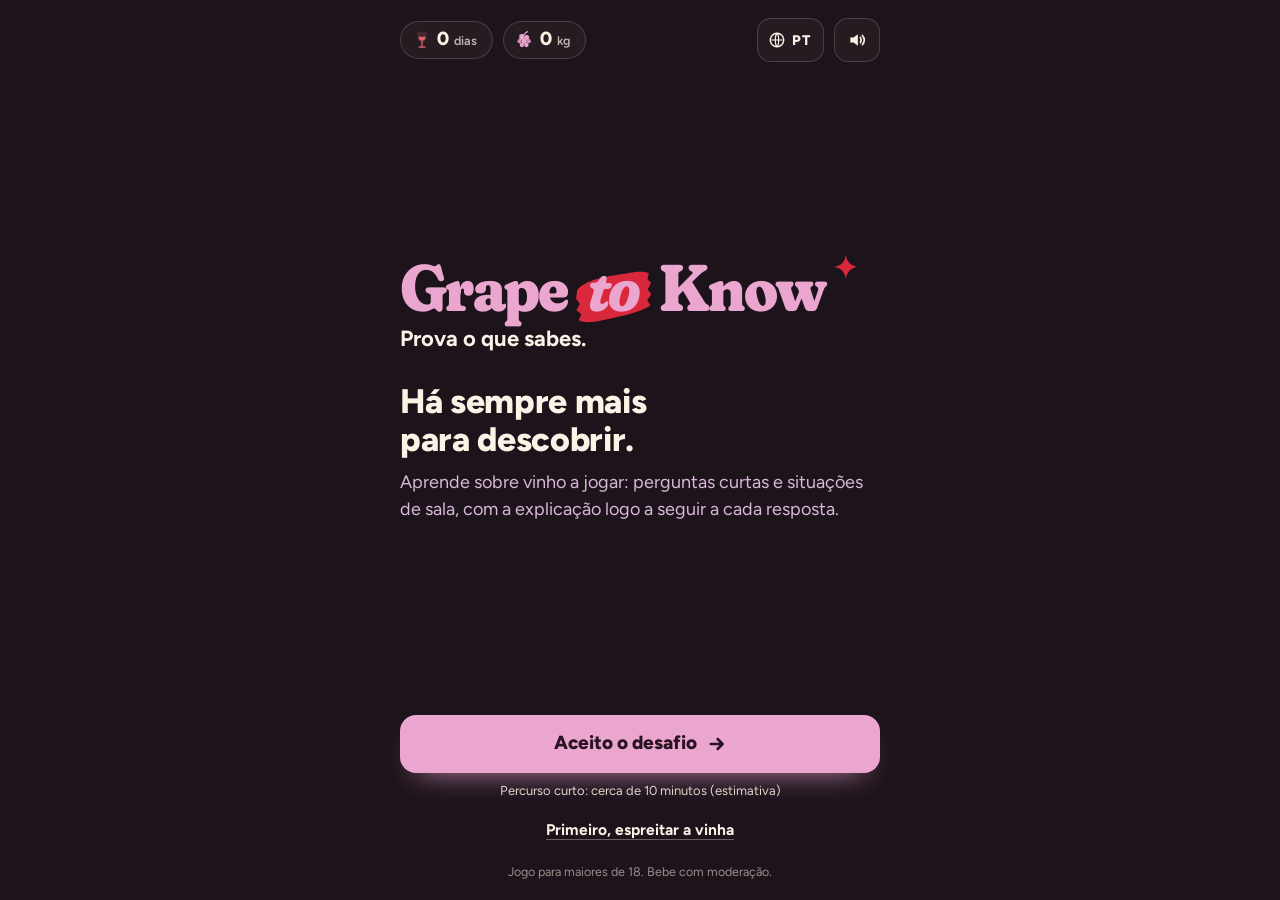
==== jogo-previa-7481774e/index.html @ 12d93703 "Página de opinião temporária para testadores + botão no jogo (v57) Co-Authored-By: Claude Opus 5.5 (" ====
<!doctype html><html lang="pt-PT"><head><meta charset="utf-8">
<meta name="viewport" content="width=device-width,initial-scale=1,viewport-fit=cover">
<meta name="robots" content="noindex,nofollow">
<style>:root{box-sizing:border-box;padding-top:env(safe-area-inset-top,0px);padding-bottom:env(safe-area-inset-bottom,0px)}body{margin:0}img{max-width:100%}[hidden]{display:none!important}</style>
</head><body>
<title>Grape to Know</title>
<link rel="preconnect" href="https://fonts.googleapis.com">
<link rel="preconnect" href="https://fonts.gstatic.com" crossorigin>
<link rel="stylesheet" href="https://fonts.googleapis.com/css2?family=Unbounded:wght@500;700;800&family=Fraunces:ital,opsz,wght,SOFT,WONK@0,9..144,500..800,0..100,0..1;1,9..144,500..800,0..100,0..1&family=Figtree:wght@400;500;600;700;800&display=swap">
<style>
/* Uma só identidade: os tokens dos ecrãs de jogo apontam para a paleta da vinha (vinha.css) */
:root{
  --bg:var(--h-bg); --surface:var(--h-surface); --fg:var(--h-ink); --muted:var(--h-muted); --line:var(--h-line);
  --azul:var(--h-plum); --azul-soft:var(--h-plum-soft); --cork:#C68F55; --cork-dark:#8A5A2B; --cork-spot:#A9733F;
  --wine:var(--h-bad); --wine-soft:var(--h-bad-soft); --grape:#5B2A86; --grape-hi:#A77BD0; --raisin:#7A5233;
  --good:var(--h-good); --good-soft:var(--h-good-soft);
  --display:"Fraunces", "Iowan Old Style", Georgia, serif;
  --body:"Figtree", system-ui, -apple-system, "Segoe UI", sans-serif;
}
@media (prefers-color-scheme: dark){:root:not([data-theme="light"]){
  --cork:#D7A56B; --cork-spot:#B47E46; --grape:#9A63D1; --grape-hi:#D7B8F2; --raisin:#B8875A; color-scheme:dark}}
:root[data-theme="dark"]{
  --cork:#D7A56B; --cork-spot:#B47E46; --grape:#9A63D1; --grape-hi:#D7B8F2; --raisin:#B8875A; color-scheme:dark}

*{box-sizing:border-box}
body{background:var(--bg);color:var(--fg);font-family:var(--body);font-size:16px;line-height:1.5;
  padding-inline:16px;padding-block:20px 32px;
  background-image:radial-gradient(circle at 1px 1px, var(--line) 1px, transparent 0);background-size:22px 22px}
.app{max-width:480px;margin:0 auto;display:flex;flex-direction:column;gap:16px}
h1,h2{font-family:var(--display);text-wrap:balance;margin:0;line-height:1.1}
button{font:inherit;cursor:pointer}
button:focus-visible{outline:3px solid var(--azul);outline-offset:3px}

/* start */
.brand{display:flex;flex-direction:column;align-items:center;text-align:center;gap:6px;padding-top:8px}
.brand h1{font-size:clamp(30px,9vw,42px);font-weight:800;letter-spacing:-.02em;color:var(--azul)}
.slogan{font-weight:600;color:var(--wine);font-size:17px}
.lede{color:var(--muted);max-width:36ch;margin:4px 0 0}
.hook{font-family:var(--display);font-weight:700;font-size:clamp(19px,5.4vw,23px);line-height:1.2;color:var(--fg);margin:10px 0 0;text-wrap:balance}
.pick{display:grid;grid-template-columns:1fr 1fr;gap:12px}
.pick button{background:var(--surface);border:2px solid var(--line);border-radius:18px;padding:14px 8px 12px;
  display:flex;flex-direction:column;align-items:center;gap:6px;color:var(--fg);transition:border-color .15s, transform .15s}
.pick button[aria-pressed="true"]{border-color:var(--azul);background:var(--azul-soft)}
.pick button:hover{transform:translateY(-2px)}
.pick .nm{font-family:var(--display);font-weight:700;font-size:15px}
.pick .tg{font-size:13px;color:var(--muted)}
.cta{background:var(--azul);color:var(--bg);border:0;border-radius:999px;padding:16px 22px;font-family:var(--display);
  font-weight:700;font-size:16px;letter-spacing:.01em;box-shadow:0 4px 0 color-mix(in srgb,var(--azul) 60%, #000)}
.cta:active{transform:translateY(3px);box-shadow:0 1px 0 color-mix(in srgb,var(--azul) 60%, #000)}
.snd{background:var(--surface);border:2px solid var(--line);border-radius:12px;width:40px;height:40px;padding:0;
  display:grid;place-items:center;color:var(--fg);flex:none}
.snd[aria-pressed="false"]{color:var(--muted)}
.snd svg{width:20px;height:20px}
.topbar{display:flex;justify-content:flex-end;margin-bottom:-8px}
.fine{font-size:12.5px;color:var(--muted);text-align:center;margin:0}

/* hud */
.hud{display:flex;align-items:center;gap:12px}
.bar{flex:1;height:14px;border-radius:99px;background:var(--line);overflow:hidden}
.bar span{display:block;height:100%;width:0;background:var(--azul);border-radius:99px;transition:width .4s ease}
.lives{display:flex;gap:3px}
.lives svg{width:22px;height:22px}
.stats{display:flex;justify-content:space-between;font-size:13px;color:var(--muted);font-variant-numeric:tabular-nums}
.stats b{color:var(--fg)}
.streak{color:var(--wine);font-weight:700}

/* question */
.stage{display:flex;align-items:flex-end;gap:12px}
.mascot{width:86px;flex:none}
.mascot .mk{position:relative;transform-origin:50% 100%}
.mascot img{width:100%;height:auto;display:block;user-select:none;-webkit-user-drag:none}
.mascot .ov{position:absolute;inset:0;width:100%;height:100%;overflow:visible;pointer-events:none}
.ov .spark{transform-box:fill-box;transform-origin:center;animation:twinkle 1s ease-in-out infinite}
.ov .spark:nth-child(2){animation-delay:.25s}.ov .spark:nth-child(3){animation-delay:.5s}
@keyframes twinkle{0%,100%{transform:scale(.7);opacity:.7}50%{transform:scale(1.15);opacity:1}}
.bubble{position:relative;background:var(--surface);border:2px solid var(--line);border-radius:18px;padding:14px 16px;min-width:0;flex:1}
.bubble:before{content:"";position:absolute;left:-9px;bottom:22px;width:14px;height:14px;background:var(--surface);
  border-left:2px solid var(--line);border-bottom:2px solid var(--line);transform:rotate(45deg)}
.qlabel{font-size:12px;letter-spacing:.08em;text-transform:uppercase;color:var(--muted);font-weight:700}
.qtext{font-family:var(--display);font-weight:700;font-size:clamp(17px,4.8vw,20px);line-height:1.25;margin:4px 0 0}
.opts{display:grid;gap:10px}
.opt{text-align:left;background:var(--surface);color:var(--fg);border:2px solid var(--line);border-radius:14px;
  padding:14px 16px;font-weight:600;font-size:16px;box-shadow:0 3px 0 var(--line);transition:transform .1s}
.opt:hover:not(:disabled){border-color:var(--azul)}
.opt:active:not(:disabled){transform:translateY(2px);box-shadow:0 1px 0 var(--line)}
.opt.right{border-color:var(--good);background:var(--good-soft);box-shadow:0 3px 0 var(--good)}
.opt.wrong{border-color:var(--wine);background:var(--wine-soft);box-shadow:0 3px 0 var(--wine)}
.opt:disabled{cursor:default}

/* feedback */
.fb{border-radius:18px;padding:16px;display:flex;flex-direction:column;gap:10px;animation:rise .25s ease}
.fb.good{background:var(--good-soft)}
.fb.bad{background:var(--wine-soft)}
.fb h2{font-size:20px}
.fb.good h2{color:var(--good)}
.fb.bad h2{color:var(--wine)}
.fb p{margin:0}
.fb .cta{align-self:stretch}
.fb.bad .cta{background:var(--wine);box-shadow:0 4px 0 color-mix(in srgb,var(--wine) 60%, #000)}
.fb.good .cta{background:var(--good);box-shadow:0 4px 0 color-mix(in srgb,var(--good) 60%, #000)}

/* end */
.end{display:flex;flex-direction:column;align-items:stretch;text-align:center;gap:24px;padding-block:8px 4px}
.end-head{display:flex;flex-direction:column;align-items:center;gap:8px}
.end .mascot{width:112px;margin-bottom:4px}
.end h1{font-size:clamp(26px,7.4vw,34px);letter-spacing:-.01em}
.end .lead{color:var(--fg);font-size:17px;line-height:1.45;max-width:32ch;margin:2px 0 0}
.end-score{display:flex;flex-direction:column;align-items:center;gap:12px;background:var(--surface);border:2px solid var(--line);border-radius:18px;padding:18px 12px}
.end-actions{display:flex;flex-direction:column;gap:12px}
.score{font-family:var(--display);font-weight:800;font-size:48px;color:var(--azul);font-variant-numeric:tabular-nums;line-height:1}
.badge{display:inline-block;background:var(--wine);color:var(--bg);border-radius:999px;padding:6px 14px;font-weight:700;font-size:14px}


/* streak celebration: sparkling bottle pops */
.pop{position:fixed;inset:0;z-index:20;display:grid;place-items:center;padding-inline:16px;
  background:color-mix(in srgb,var(--bg) 72%, transparent);backdrop-filter:blur(3px);animation:fadein .2s ease;cursor:pointer}
.pop-inner{display:flex;flex-direction:column;align-items:center;gap:8px}
.pop-scene{position:relative;width:200px;height:300px}
.pop-bottle{position:absolute;left:40px;bottom:0;width:120px;height:260px;transform-origin:50% 90%;animation:shake 1.2s ease-in-out}
.pop-cork{position:absolute;left:84px;top:28px;width:32px;animation:corkfly 2.4s cubic-bezier(.2,.8,.3,1) 1.1s both}
.bub{position:absolute;left:96px;top:58px;width:var(--s);height:var(--s);border-radius:50%;
  background:var(--b);opacity:0;animation:bubble var(--d) ease-out var(--w) forwards}
.pop-title{font-family:var(--display);font-weight:800;font-size:34px;color:var(--wine);letter-spacing:-.01em;animation:rise .5s ease 1.3s both}
.pop-sub{font-weight:600;color:var(--fg);animation:rise .5s ease 1.5s both;text-align:center}
.pop-title.sad{color:var(--fg)}
.scene{width:200px;height:300px;display:block;overflow:visible}
/* broken cork */
.brk .cs{animation:csdown 1s ease-out both}
.brk .lift{transform-box:view-box;transform-origin:100px 60px;animation:lift 3s ease both}
.brk .bottle{transform-box:view-box;transform-origin:100px 290px;animation:tremor .35s ease 1.3s 3}
.brk .crumb{transform-box:fill-box;opacity:0;animation:crumb 2s ease-in var(--w) forwards}
@keyframes csdown{from{transform:translateY(-70px);opacity:0}to{transform:none;opacity:1}}
@keyframes lift{0%,40%{transform:none}46%{transform:translate(-2px,2px)}52%{transform:translate(2px,0)}76%,100%{transform:translateY(-52px) rotate(-9deg)}}
@keyframes tremor{0%,100%{transform:none}50%{transform:rotate(2deg)}}
@keyframes crumb{0%{opacity:0;transform:none}12%{opacity:1}100%{opacity:0;transform:translate(var(--x),var(--y))}}
/* vinegar */
.vin .wine{animation:sour 2.2s ease .6s both}
.vin .la{animation:fadeout .6s ease 1.6s both}
.vin .lb{animation:fadein .6s ease 2s both}
.vin .bottle{transform-box:view-box;transform-origin:100px 290px;animation:droop 2.6s ease .5s both}
.vin .waft{transform-box:fill-box;opacity:0;animation:waft 1.8s ease-out var(--w) infinite}
@keyframes sour{from{fill:#6E1630}to{fill:#A38532}}
@keyframes fadeout{to{opacity:0}}
@keyframes droop{0%{transform:none}100%{transform:rotate(-6deg) translateX(-4px)}}
@keyframes waft{0%{opacity:0;transform:none}30%{opacity:.85}100%{opacity:0;transform:translate(6px,-40px)}}
@keyframes fadein{from{opacity:0}to{opacity:1}}
@keyframes shake{0%,100%{transform:rotate(0)}15%{transform:rotate(-7deg)}30%{transform:rotate(7deg)}45%{transform:rotate(-6deg)}60%{transform:rotate(5deg)}80%{transform:rotate(-2deg)}}
@keyframes corkfly{0%{transform:none}35%{transform:translate(18px,-150px) rotate(360deg)}60%{transform:translate(34px,-175px) rotate(560deg)}100%{transform:translate(60px,-60px) rotate(760deg);opacity:0}}
@keyframes bubble{0%{opacity:0;transform:none}15%{opacity:.95}100%{opacity:0;transform:translate(var(--x),var(--y))}}

/* trail */
.trail{display:flex;flex-direction:column;gap:10px}
.trail h2{font-size:15px;letter-spacing:.02em}
.unit{display:flex;align-items:center;gap:12px;background:var(--surface);border:2px solid var(--line);border-radius:16px;padding:12px 14px}
.unit .n{width:34px;height:34px;border-radius:50%;display:grid;place-items:center;font-family:var(--display);font-weight:700;font-size:14px;background:var(--azul-soft);color:var(--azul);flex:none}
.unit .t{flex:1;min-width:0}
.unit .t b{display:block;font-family:var(--display);font-size:14px;font-weight:700}
.unit .t span{font-size:13px;color:var(--muted)}
.unit.locked{opacity:.55}
.unit.pt .n{background:var(--wine-soft);color:var(--wine)}
.go{background:var(--azul);color:var(--bg);border:0;border-radius:999px;padding:9px 16px;font-weight:700;flex:none}
.tag{font-size:11px;font-weight:700;text-transform:uppercase;letter-spacing:.06em;color:var(--wine);margin-left:6px}
.cta:disabled{opacity:.45;cursor:default;box-shadow:none}
/* grape diagram */
.grape-fig{background:var(--surface);border:2px solid var(--line);border-radius:18px;padding:8px;display:flex;justify-content:center}
.grape-fig svg{width:min(100%,300px);height:auto;display:block}
.gtk-drip{transform-box:fill-box;transform-origin:50% 0;animation:drip 2.8s ease-in infinite}
@keyframes drip{0%,55%{transform:translateY(-6px) scale(.4);opacity:0}70%{opacity:1;transform:none}100%{transform:translateY(10px);opacity:0}}
.part:hover{filter:brightness(1.08)}
.lives svg{width:24px;height:24px}
.part{cursor:pointer}
.locked-fig .part{cursor:default}
.marker{fill:none;stroke-width:4;transform-box:fill-box;transform-origin:center;animation:pulse 1.1s ease-in-out infinite}
.marker.sel{stroke:var(--azul)} .marker.ok{stroke:var(--good)} .marker.bad{stroke:var(--wine)}
@keyframes pulse{0%,100%{transform:scale(1)}50%{transform:scale(1.15)}}
.chips{display:flex;flex-wrap:wrap;gap:8px}
.chip{border:2px solid var(--line);background:var(--surface);color:var(--fg);border-radius:999px;padding:7px 12px;font-weight:600;font-size:14px}
.chip.seen{border-color:var(--good)}
.chip.on{border-color:var(--azul);background:var(--azul-soft)}
.info{background:var(--azul-soft);border-radius:16px;padding:14px 16px;animation:rise .25s ease}
.info b{font-family:var(--display);color:var(--azul)}
.info p{margin:4px 0 0}
/* match */
.match{display:grid;grid-template-columns:1fr 1fr;gap:10px}
.match .col{display:flex;flex-direction:column;gap:10px;min-width:0}
.mi{background:var(--surface);color:var(--fg);border:2px solid var(--line);border-radius:14px;padding:12px 10px;font-weight:600;font-size:14.5px;
  box-shadow:0 3px 0 var(--line);min-height:58px;line-height:1.25}
.mi.l{font-family:var(--display);font-size:14px}
.mi.sel{border-color:var(--azul);background:var(--azul-soft)}
.mi.done{border-color:var(--good);background:var(--good-soft);color:var(--good);box-shadow:none;cursor:default}
.mi.err{border-color:var(--wine);background:var(--wine-soft);animation:wobble .4s ease}
/* crossword */
.xw-wrap{display:flex;justify-content:safe center;overflow-x:auto;container-type:inline-size}
.xw{--c:min(32px, calc((100cqw - 27px) / 10));display:grid;grid-template-columns:repeat(10,var(--c));grid-auto-rows:var(--c);gap:3px}
.xw .cell{position:relative}
.xw input{width:100%;height:100%;border:2px solid var(--line);border-radius:6px;background:var(--surface);color:var(--fg);text-align:center;
  font-family:var(--display);font-weight:700;font-size:calc(var(--c) * .48);text-transform:uppercase;padding:0;caret-color:transparent}
.xw input.cur{background:var(--azul-soft);border-color:color-mix(in srgb,var(--azul) 40%, var(--line))}
.xw input:focus{outline:none;border-color:var(--azul)}
.xw input.ok{border-color:var(--good);background:var(--good-soft);color:var(--good)}
.xw input.bad{border-color:var(--wine);background:var(--wine-soft)}
.xw .num{position:absolute;top:1px;left:3px;font-size:9px;font-weight:700;color:var(--muted);pointer-events:none}
.clues{display:grid;gap:4px;font-size:14.5px}
.clue{padding:7px 10px;border-radius:10px;cursor:pointer}
.clue.on{background:var(--azul-soft)}
.clue b{font-family:var(--display);color:var(--azul);margin-right:6px;font-size:13px}
.clue small{color:var(--muted)}
.xw-actions{display:grid;grid-template-columns:2fr 1fr;gap:10px}
.ghost{background:transparent;border:2px solid var(--line);border-radius:999px;color:var(--muted);font-weight:700;padding:12px}
.note{font-size:14px;color:var(--muted);text-align:center;margin:0}
@keyframes rise{from{transform:translateY(8px);opacity:.4}to{transform:none;opacity:1}}
@keyframes hop{0%,100%{transform:translateY(0)}40%{transform:translateY(-14px) rotate(-4deg)}70%{transform:translateY(0) rotate(3deg)}}
@keyframes wobble{0%,100%{transform:rotate(0)}25%{transform:rotate(-8deg)}75%{transform:rotate(6deg)}}
@keyframes idle{0%,100%{transform:translateY(0)}50%{transform:translateY(-3px)}}
.m-idle .mk{animation:idle 2.6s ease-in-out infinite}
.m-happy .mk{animation:hop .6s ease}
.m-corked .mk{animation:wobble .5s ease}
.eyebrow{font-size:12px;letter-spacing:.08em;text-transform:uppercase;color:var(--muted);font-weight:700}
.card{background:var(--surface);border:2px solid var(--line);border-radius:18px;padding:16px;display:flex;flex-direction:column;gap:12px}
.ladder{display:grid;grid-template-columns:repeat(3,1fr);gap:8px}
.rung{border:2px solid var(--line);border-radius:14px;padding:10px 6px;text-align:center;display:flex;flex-direction:column;align-items:center;gap:4px;background:var(--surface);color:var(--fg)}
.rung .dot{width:40px;height:40px;display:grid;place-items:center}.rung .dot svg{width:100%;height:100%}
.rung b{font-family:var(--display);font-size:13px}
.rung span{font-size:12px;color:var(--muted)}
.rung.on{border-color:var(--azul);background:var(--azul-soft);transform:translateY(-2px)}
.rung.done b::after{content:" ✓";color:var(--good)}
.rung.on .dot svg{animation:hop 1.6s ease-in-out infinite}
.rules{display:grid;gap:8px;font-size:15px}
.rule{display:flex;gap:10px;align-items:center}
.rule .pill{flex:none;min-width:76px;text-align:center;border-radius:999px;padding:3px 10px;font-weight:700;font-size:13px;font-variant-numeric:tabular-nums}
.p-up{background:var(--good-soft);color:var(--good)} .p-stay{background:var(--azul-soft);color:var(--azul)} .p-down{background:var(--wine-soft);color:var(--wine)}
.test{display:flex;flex-wrap:wrap;gap:8px;align-items:center}
.chip[aria-pressed="true"]{border-color:var(--azul);background:var(--azul-soft)}
.lvl{display:inline-flex;align-items:center;gap:6px;font-weight:700;color:var(--fg)}
.lvl i{width:22px;height:22px;display:inline-block}.lvl i svg{width:100%;height:100%;display:block}
.toast{align-self:center;background:var(--wine);color:var(--bg);border-radius:999px;padding:6px 14px;font-weight:700;font-size:14px;animation:rise .3s ease}
.verdict{font-size:clamp(26px,7.4vw,34px);letter-spacing:-.01em}
.v-up{color:var(--good)}.v-stay{color:var(--azul)}.v-down{color:var(--wine)}
.lead{color:var(--fg);font-size:17px;line-height:1.45;max-width:32ch;margin-top:2px}
.tally{display:grid;grid-template-columns:repeat(3,1fr);background:var(--surface);border:2px solid var(--line);border-radius:18px;padding:14px 4px;font-variant-numeric:tabular-nums}
.tally div{display:flex;flex-direction:column;align-items:center;gap:2px}
.tally div+div{border-left:2px solid var(--line)}
.tally b{font-family:var(--display);font-size:26px;line-height:1.1}
.tally small{font-size:15px;color:var(--muted);font-weight:700}
.tally span{font-size:12px;color:var(--muted);text-transform:uppercase;letter-spacing:.06em}
.p-gold{background:#F7E7B4;color:#7A5300}
.combo{color:var(--wine);display:inline-block;animation:pop .4s ease}
.glass{height:6px;border-radius:99px;background:var(--line);overflow:hidden;margin-top:12px}
.glass span{display:block;height:100%;width:100%;background:linear-gradient(90deg,var(--wine),var(--grape-hi));transform-origin:left;animation:drain linear forwards}
@keyframes drain{from{transform:scaleX(1)}to{transform:scaleX(0);opacity:.35}}
.bubble.is-gold{border-color:#D4A72C;box-shadow:0 0 0 4px #F7E7B4}
.toast.gold{background:#D4A72C;color:#2B1D00}
.gain{align-self:center;font-weight:800;color:var(--good);font-variant-numeric:tabular-nums;animation:pop .45s ease}
.opt:active:not(:disabled){transform:translateY(2px);box-shadow:0 1px 0 var(--line)}
@keyframes pop{0%{transform:scale(.85)}60%{transform:scale(1.08)}100%{transform:scale(1)}}
@keyframes shake{0%,100%{transform:translateX(0)}20%{transform:translateX(-8px)}40%{transform:translateX(7px)}60%{transform:translateX(-5px)}80%{transform:translateX(3px)}}
.fx{position:fixed;inset:0;pointer-events:none;overflow:hidden;z-index:20}
.fx i{position:absolute;bottom:-20px;border-radius:50%;opacity:.85;animation:fizzup ease-out forwards}
@keyframes fizzup{to{transform:translateY(-105vh) translateX(20px);opacity:0}}
.fly{position:absolute;z-index:21;transform:translate(-50%,0);font-family:var(--display);font-weight:800;color:var(--good);pointer-events:none;animation:flyup 1.2s ease-out forwards}
@keyframes flyup{0%{opacity:0;transform:translate(-50%,20px) scale(.8)}20%{opacity:1}100%{opacity:0;transform:translate(-50%,-40px) scale(1.2)}}
.medals{display:flex;flex-wrap:wrap;gap:8px;justify-content:center}
.medal{background:var(--surface);border:2px solid var(--line);border-radius:999px;padding:6px 12px;font-weight:700;font-size:14px}
.medal.b-gold{background:#F7E7B4;border-color:#D4A72C;color:#5A3D00}
.phase-head{display:flex;align-items:center;gap:14px}
.phase-head .mascot{width:84px}
.phase-head h1{font-size:clamp(24px,7vw,30px);color:var(--azul)}
.phase-head .sub{color:var(--wine);font-weight:600}
.topbar.spread{justify-content:space-between;align-items:center;margin-bottom:0}
.back{padding:8px 14px;font-size:14px}
.stats{align-items:center;gap:8px}
.card .fine{text-align:left}
.card h3{font-family:var(--display);margin:0}
.card p{margin:0}
.unit.sub{margin-left:22px;border-style:dashed}
.unit .lvlmini{width:34px;height:34px;flex:none}.unit .lvlmini svg{width:100%;height:100%}
.close{background:none;border:0;color:var(--muted);font-size:22px;line-height:1;padding:4px 6px}
.opts.vf{grid-template-columns:1fr 1fr}
.vf .opt{text-align:center;font-family:var(--display);font-size:15px}
.hud .snd{width:34px;height:34px}

@media (prefers-reduced-motion: reduce){*{animation:none!important;transition:none!important}.glass span{animation:drain linear forwards!important}}
/* ===== Ecrã inicial "Um pequeno mundo de vinho": vinha em talhões, fim de tarde ===== */
:root{
  --h-bg:#F4ECDD; --h-surface:#FFFAF1; --h-ink:#2C1C25; --h-muted:#6D5B62; --h-line:#E2D3BD;
  --h-plum:#5E2750; --h-plum-hi:#7A3A69; --h-on-plum:#FFFAF1; --h-plum-soft:#F1E1EA;
  --h-leaf:#6F9440; --h-olive:#66753A; --h-cork:#B98A55; --h-terra:#B95B3A; --h-gold:#A9821F; --h-gold-soft:#F5E6BC;
  --h-good:#3E7027; --h-good-soft:#E6EED6; --h-bad:#A63A2B; --h-bad-soft:#F7E2DA;
  --sky1:#F4CF98; --sky2:#FBEBD3; --sun:#F2B864; --halo:#F7D9A0;
  --hill-far:#C9C793; --hill-near:#B3C07C; --grass:#C6D38F; --tuft:#9FB46A; --cypress:#6E7F45;
  --soil:#E7D2A4; --soil-edge:#C8A56C; --shade:#9FAF6C; --lane:#EBDBB6; --lane-edge:#D2B98A;
  --lf1:#6F9A3E; --lf2:#8DB255; --lf3:#5C8236; --trunk:#6E4A2A; --bc1:#5E2750; --bc2:#7B3A68; --stake:#9C8564; --sprout:#AFC07A;
  --wall:#F6EEDF; --roof:#B95B3A; --door:#6E4A2A; --window:#5C6F86; --barrel:#9A6A3A; --olive1:#8C9A5A; --olive2:#A1AE6C;
  --h-display:"Fraunces", "Iowan Old Style", Georgia, serif; --h-body:"Figtree", system-ui, -apple-system, "Segoe UI", sans-serif;
}
@media (prefers-color-scheme: dark){:root:not([data-theme="light"]){
  --h-bg:#211A23; --h-surface:#2D2530; --h-ink:#F4EBDF; --h-muted:#C2B2B7; --h-line:#47394B;
  --h-plum:#D9A2C8; --h-plum-hi:#E8BCDA; --h-on-plum:#2A1322; --h-plum-soft:#3E2B3A;
  --h-leaf:#9CC266; --h-olive:#A9B477; --h-cork:#CFA273; --h-terra:#DB8466; --h-gold:#E5C46B; --h-gold-soft:#4A3D1D;
  --h-good:#A6CF72; --h-good-soft:#2E3826; --h-bad:#F0917A; --h-bad-soft:#47292A;
  --sky1:#6B5470; --sky2:#B9897D; --sun:#F2C07C; --halo:#C99A7E;
  --hill-far:#7D7E5E; --hill-near:#8A9465; --grass:#919E6C; --tuft:#7B885A; --cypress:#596640;
  --soil:#B49B73; --soil-edge:#937A55; --shade:#768155; --lane:#C3AC85; --lane-edge:#A68E66;
  --lf1:#5F8737; --lf2:#79A047; --lf3:#4F7330; --trunk:#4E3624; --bc1:#4A1B40; --bc2:#682B58; --stake:#7C6A50; --sprout:#97A86B;
  --wall:#DCCFBC; --roof:#9E5036; --door:#4E3624; --window:#E9C77B; --barrel:#7D5530; --olive1:#727E4A; --olive2:#86925A; color-scheme:dark}}
:root[data-theme="dark"]{
  --h-bg:#211A23; --h-surface:#2D2530; --h-ink:#F4EBDF; --h-muted:#C2B2B7; --h-line:#47394B;
  --h-plum:#D9A2C8; --h-plum-hi:#E8BCDA; --h-on-plum:#2A1322; --h-plum-soft:#3E2B3A;
  --h-leaf:#9CC266; --h-olive:#A9B477; --h-cork:#CFA273; --h-terra:#DB8466; --h-gold:#E5C46B; --h-gold-soft:#4A3D1D;
  --h-good:#A6CF72; --h-good-soft:#2E3826; --h-bad:#F0917A; --h-bad-soft:#47292A;
  --sky1:#6B5470; --sky2:#B9897D; --sun:#F2C07C; --halo:#C99A7E;
  --hill-far:#7D7E5E; --hill-near:#8A9465; --grass:#919E6C; --tuft:#7B885A; --cypress:#596640;
  --soil:#B49B73; --soil-edge:#937A55; --shade:#768155; --lane:#C3AC85; --lane-edge:#A68E66;
  --lf1:#5F8737; --lf2:#79A047; --lf3:#4F7330; --trunk:#4E3624; --bc1:#4A1B40; --bc2:#682B58; --stake:#7C6A50; --sprout:#97A86B;
  --wall:#DCCFBC; --roof:#9E5036; --door:#4E3624; --window:#E9C77B; --barrel:#7D5530; --olive1:#727E4A; --olive2:#86925A; color-scheme:dark}

body:has(.gtk-home){background-color:var(--h-bg);background-image:radial-gradient(circle at 1px 1px, color-mix(in srgb,var(--h-line) 70%,transparent) 1px, transparent 0);background-size:24px 24px}
.gtk-home{display:flex;flex-direction:column;gap:20px;color:var(--h-ink);font-family:var(--h-body)}
.gtk-home h1,.gtk-home h2,.gtk-home h3{font-family:var(--h-display);font-variation-settings:"SOFT" 30, "WONK" 0;letter-spacing:-.01em;text-wrap:balance;margin:0}
.eyebrow-h{display:block;font-size:12px;font-weight:700;letter-spacing:.07em;text-transform:uppercase;color:var(--h-muted)}

/* controlos */
.h-btn{font:inherit;font-weight:700;cursor:pointer;border-radius:14px;border:1.5px solid transparent;min-height:44px;padding:10px 16px;
  transition:transform .12s ease, background-color .15s ease, box-shadow .15s ease;-webkit-tap-highlight-color:transparent}
.h-btn:active{transform:translateY(1px) scale(.985)}
.gtk-home button:focus-visible{outline:3px solid var(--h-plum);outline-offset:3px}
.cta-h{width:100%;min-height:56px;background:var(--h-plum);color:var(--h-on-plum);border-color:color-mix(in srgb,var(--h-plum) 70%,#000);
  font-family:var(--h-display);font-size:19px;font-weight:700;letter-spacing:.005em;display:flex;align-items:center;justify-content:center;gap:10px;
  box-shadow:0 1px 0 color-mix(in srgb,var(--h-plum) 40%,transparent), 0 10px 22px -14px var(--h-plum)}
.cta-h svg{width:18px;height:18px}
.cta-h:hover{background:var(--h-plum-hi)}
.ghost-h{background:var(--h-surface);color:var(--h-plum);border-color:var(--h-line);font-size:14px;min-height:40px;padding:8px 12px}
.ghost-h:hover{border-color:var(--h-plum)}
.sec-h{background:transparent;color:var(--h-plum);border-color:var(--h-plum);min-width:84px}
.sec-h:hover{background:var(--h-plum-soft)}

/* contadores */
.h-stats{display:flex;align-items:center;gap:8px}
.h-stat{display:inline-flex;align-items:baseline;gap:5px;background:var(--h-surface);border:1px solid var(--h-line);border-radius:999px;padding:6px 12px 6px 8px;font-variant-numeric:tabular-nums}
.h-stat i{width:20px;height:20px;align-self:center;display:inline-block}.h-stat i svg{width:100%;height:100%;display:block}
.h-stat b{font-family:var(--h-display);font-size:17px;line-height:1}
.h-stat small{font-size:12.5px;color:var(--h-muted);font-weight:600}
.ic-glass{color:var(--h-terra)}.ic-grape{color:var(--h-plum)}
.h-stats .snd{margin-left:auto;background:var(--h-surface);border:1px solid var(--h-line);border-radius:12px;color:var(--h-ink);box-shadow:none}

/* entrada */
.entrada{display:flex;flex-direction:column;gap:10px;padding:2px 0 4px}
.logo{font-size:clamp(38px,11.5vw,50px);line-height:.95;font-weight:800;color:var(--h-plum);font-variation-settings:"SOFT" 50,"WONK" 1,"opsz" 144}
.logo i{font-weight:500;font-style:italic;color:var(--h-terra)}
.slogan-h{font-family:var(--h-display);font-style:italic;font-size:18px;color:var(--h-olive);margin:-2px 0 4px}
.hook-h{font-family:var(--h-display);font-size:clamp(21px,6vw,25px);font-weight:700;line-height:1.15;margin:4px 0 0}
.lede-h{color:var(--h-muted);font-size:15.5px;line-height:1.5;max-width:40ch;margin:0}
.next-line{margin:0;font-size:14px;color:var(--h-muted);text-align:center}
.next-line b{color:var(--h-ink)}

/* fase e cena */
.fase{display:flex;flex-direction:column;gap:10px}
.fase-head{display:flex;align-items:flex-end;justify-content:space-between;gap:12px}
.fase-head h2{font-size:32px;line-height:1;color:var(--h-ink)}
.fase-meta{margin:0;color:var(--h-muted);font-size:14.5px}
.fase-meta b{color:var(--h-ink)}
.cena{position:relative;width:100%;max-width:100%;aspect-ratio:360/620;border-radius:22px;overflow:hidden;
  border:1px solid var(--h-line);box-shadow:0 18px 36px -26px rgba(60,30,40,.55);container-type:inline-size}
.cena-svg{position:absolute;inset:0;width:100%;height:100%;display:block}
.cena-svg .sun{fill:var(--sun)}.cena-svg .sun-halo{fill:var(--halo);opacity:.55}
.cena-svg .hill-far{fill:var(--hill-far)}.cena-svg .hill-near{fill:var(--hill-near)}.cena-svg .grass{fill:var(--grass)}
.cena-svg .tuft{stroke:var(--tuft);stroke-width:1.2;fill:none;stroke-linecap:round;opacity:.8}
.cena-svg .cypress{fill:var(--cypress)}
.cena-svg .wall{fill:var(--wall);stroke:var(--soil-edge);stroke-width:1}
.cena-svg .roof{fill:var(--roof)}.cena-svg .roof-edge{stroke:color-mix(in srgb,var(--roof) 70%,#000);stroke-width:2}
.cena-svg .door{fill:var(--door)}.cena-svg .window{fill:var(--window);opacity:.85}
.cena-svg .lane{fill:var(--lane)}.cena-svg .lane-edge{stroke:var(--lane-edge);stroke-width:1.2;fill:none;stroke-dasharray:1 5;stroke-linecap:round}
.cena-svg .plot-shade{fill:var(--shade);opacity:.75}
.cena-svg .plot-soil{fill:var(--soil);stroke:var(--soil-edge);stroke-width:1.2}
.cena-svg .furrow{stroke:var(--soil-edge);stroke-width:1;fill:none;opacity:.55}
.cena-svg .trunk{stroke:var(--trunk);fill:none;stroke-linecap:round}
.cena-svg .lf1{fill:var(--lf1)}.cena-svg .lf2{fill:var(--lf2)}.cena-svg .lf3{fill:var(--lf3)}
.cena-svg .bc1{fill:var(--bc1)}.cena-svg .bc2{fill:var(--bc2)}
.cena-svg .stake{stroke:var(--stake);stroke-linecap:round}.cena-svg .sprout{fill:var(--sprout)}
.cena-svg .t-bloqueada .plot-soil{fill:color-mix(in srgb,var(--soil) 75%,var(--grass))}
.cena-svg .barrel{fill:var(--barrel)}.cena-svg .hoop{stroke:color-mix(in srgb,var(--barrel) 55%,#000);stroke-width:1.4}
.cena-svg .trunk-o{stroke:var(--trunk);stroke-width:4;fill:none;stroke-linecap:round}
.cena-svg .olive1{fill:var(--olive1)}.cena-svg .olive2{fill:var(--olive2)}
.cena-svg .cart{fill:var(--h-cork);stroke:var(--trunk);stroke-width:1.5}.cena-svg .wheel{fill:var(--trunk)}
.cena-svg .handle{stroke:var(--trunk);stroke-width:2.4;stroke-linecap:round}
.cena-svg .sway{transform-box:fill-box;transform-origin:50% 100%;animation:sway 7s ease-in-out infinite alternate}
@keyframes sway{from{transform:rotate(-2.2deg)}to{transform:rotate(2.2deg)}}

/* placas dos talhões */
.placa{position:absolute;width:42.5%;display:flex;flex-direction:column;gap:4px;text-align:left;cursor:pointer;
  background:var(--h-surface);color:var(--h-ink);border:1.5px solid var(--h-cork);border-radius:12px;padding:7px 9px 8px;
  box-shadow:0 2px 0 color-mix(in srgb,var(--h-cork) 45%,transparent), 0 8px 16px -12px rgba(40,20,20,.6);font:inherit;
  transition:transform .12s ease}
.placa:before{content:"";position:absolute;left:16px;bottom:-11px;width:5px;height:11px;border-radius:0 0 2px 2px;background:var(--h-cork)}
.placa:after{content:"";position:absolute;right:16px;bottom:-11px;width:5px;height:11px;border-radius:0 0 2px 2px;background:var(--h-cork)}
.placa:active{transform:translateY(1px) scale(.985)}
.pl-head{display:flex;align-items:center;gap:8px;min-width:0}
.pl-num-badge{flex:none;width:26px;height:26px;border-radius:50%;display:grid;place-items:center;font-family:var(--h-display);font-weight:800;font-size:14px;
  border:1.5px solid var(--h-plum);color:var(--h-plum);background:var(--h-surface)}
.pl-num-badge svg{width:14px;height:14px}
.pl-t{min-width:0;display:flex;flex-direction:column}
.pl-t small{font-size:10.5px;font-weight:700;letter-spacing:.06em;text-transform:uppercase;color:var(--h-muted);line-height:1.2}
.pl-t b{font-family:var(--h-display);font-size:15px;line-height:1.12;font-weight:700}
.pl-estado{display:inline-flex;align-items:center;gap:5px;font-size:12.5px;font-weight:700;color:var(--h-muted)}
.pl-estado svg{width:13px;height:13px;flex:none}
.pl-prog{display:flex;align-items:center;gap:6px}
.pl-bar{flex:1;height:5px;border-radius:99px;background:color-mix(in srgb,var(--h-line) 80%,transparent);overflow:hidden}
.pl-bar i{display:block;height:100%;background:var(--h-leaf);border-radius:99px}
.pl-num{font-size:11.5px;font-weight:700;color:var(--h-muted);font-variant-numeric:tabular-nums}
.e-concluida{border-color:var(--h-gold)}
.e-concluida .pl-num-badge{background:var(--h-gold);border-color:var(--h-gold);color:var(--h-surface)}
.e-concluida .pl-estado{color:var(--h-gold)}
.e-curso .pl-estado{color:var(--h-plum)}
.e-disponivel .pl-estado{color:var(--h-olive)}
.e-bloqueada{background:color-mix(in srgb,var(--h-surface) 82%,var(--h-line));border-style:dashed;border-color:color-mix(in srgb,var(--h-cork) 60%,var(--h-line));box-shadow:none}
.e-bloqueada .pl-num-badge{border-color:var(--h-muted);color:var(--h-muted)}
.e-bloqueada .pl-t b{color:var(--h-muted)}
.placa.proxima{border:2px solid var(--h-plum);box-shadow:0 0 0 4px color-mix(in srgb,var(--h-plum) 18%,transparent), 0 10px 18px -12px rgba(40,20,20,.7);animation:chegar .7s ease-out 1}
.placa.proxima .pl-num-badge{background:var(--h-plum);color:var(--h-on-plum)}
.pl-fita{position:absolute;top:-12px;right:10px;background:var(--h-plum);color:var(--h-on-plum);font-size:11px;font-weight:800;letter-spacing:.06em;text-transform:uppercase;border-radius:6px;padding:2px 8px}
.placa.nope{animation:nope .35s ease}
@keyframes chegar{0%{transform:translateY(-6px)}60%{transform:translateY(1px)}100%{transform:none}}
@keyframes nope{0%,100%{transform:translateX(0)}30%{transform:translateX(-4px)}70%{transform:translateX(3px)}}
.brilho{position:absolute;width:9px;height:9px;background:var(--h-gold);clip-path:polygon(50% 0,62% 38%,100% 50%,62% 62%,50% 100%,38% 62%,0 50%,38% 38%);animation:brilho 2.6s ease-in-out 4;opacity:0}
.brilho.b1{top:-4px;right:-3px}.brilho.b2{bottom:6px;right:8px;animation-delay:1.1s;width:7px;height:7px}
@keyframes brilho{0%,100%{opacity:0;transform:scale(.4)}45%{opacity:1;transform:scale(1)}}

/* caixotes, troféu, mascote */
.caixote{position:absolute;transform:translateX(-50%);background:none;border:0;padding:0;cursor:pointer;display:flex;flex-direction:column;align-items:center;gap:1px;font:inherit}
.caixote svg{width:42px;height:34px;display:block;filter:drop-shadow(0 3px 2px rgba(60,40,20,.25))}
.cx-lbl{position:relative;margin-top:-5px;display:inline-flex;align-items:center;gap:3px;font-size:11px;font-weight:800;border-radius:6px;padding:1px 6px;background:var(--h-surface);color:var(--h-muted);border:1px solid var(--h-line);white-space:nowrap}
.cx-lbl svg{width:10px;height:10px}
.c-pronto .cx-lbl{background:var(--h-gold-soft);color:var(--h-ink);border-color:var(--h-gold)}
.c-pronto svg{animation:abanar 2.4s ease-in-out 3}
.c-fechado svg{filter:grayscale(.85) opacity(.7)}
.c-colhido svg{opacity:.8}
@keyframes abanar{0%,70%,100%{transform:rotate(0)}78%{transform:rotate(-5deg)}88%{transform:rotate(4deg)}}
.trofeu{position:absolute;transform:translateX(-50%);display:flex;align-items:center;gap:8px;cursor:pointer;font:inherit;text-align:left;
  background:var(--h-surface);color:var(--h-ink);border:1.5px solid var(--h-line);border-radius:12px;padding:6px 12px 6px 8px;box-shadow:0 8px 16px -12px rgba(40,20,20,.6)}
.trofeu b{display:block;font-family:var(--h-display);font-size:14px;line-height:1.1}
.trofeu small{display:block;font-size:11.5px;color:var(--h-muted);font-weight:600}
.tr-ic{width:30px;height:30px;color:var(--h-muted)}.tr-ic svg{width:100%;height:100%}
.t-ganho{border-color:var(--h-gold);background:var(--h-gold-soft)}.t-ganho .tr-ic{color:var(--h-gold)}
.masc-cena{position:absolute;width:16%;transform:translateX(-50%);background:none;border:0;padding:0;cursor:pointer}
.masc-cena .mascot{display:block;width:100%;filter:drop-shadow(0 6px 4px rgba(60,40,20,.28))}
.masc-cena .mascot img{width:100%;height:auto;display:block}
.masc-cena .m-happy .mk{animation:hop .6s ease}
.masc-fala{position:absolute;bottom:100%;left:50%;transform:translateX(-50%);margin-bottom:4px;white-space:nowrap;background:var(--h-surface);color:var(--h-ink);
  border:1.5px solid var(--h-plum);border-radius:10px;padding:4px 9px;font-size:12.5px;font-weight:700}
.mesa-cena{position:absolute;transform:translateX(-50%);background:none;border:0;padding:0;cursor:pointer;display:flex;flex-direction:column;align-items:center;gap:1px;font:inherit}
.mesa-cena svg{width:46px;height:34px;display:block;filter:drop-shadow(0 3px 2px rgba(60,40,20,.25));overflow:visible}
.mesa-cena .mt-top{fill:var(--h-cork);stroke:var(--trunk);stroke-width:1.2}
.mesa-cena .mt-leg{stroke:var(--trunk);stroke-width:2.2;stroke-linecap:round;fill:none}
.mesa-cena .mt-glass{fill:var(--bc2);stroke:var(--trunk);stroke-width:1}
.mesa-cena .mt-plate{fill:var(--h-surface);stroke:var(--soil-edge);stroke-width:1}
.mesa-cena .mt-food{fill:var(--h-olive)}
.mesa-cena .cx-lbl{margin-top:-2px}
.pt-selo{width:34px;height:34px;border-radius:50%;display:grid;place-items:center;font-family:var(--h-display);font-weight:800;font-size:13px;
  color:var(--h-terra);border:1.5px dashed var(--h-terra);background:var(--h-surface);box-shadow:0 3px 6px -3px rgba(60,40,20,.45);margin-bottom:3px}
.pt-cena.e-bloqueada .pt-selo{filter:grayscale(.9);opacity:.75}
.pt-cena.proxima .pt-selo{animation:abanar 2.4s ease-in-out 3}
@media (prefers-reduced-motion: reduce){ .pt-cena.proxima .pt-selo{animation:none} }
.mesa-cena.e-bloqueada svg{filter:grayscale(.85) opacity(.7)}
.mesa-cena.e-concluida .cx-lbl{border-color:var(--h-gold);color:var(--h-ink);background:var(--h-gold-soft)}
.mesa-cena.proxima .cx-lbl{background:var(--h-plum);color:var(--h-on-plum);border-color:var(--h-plum)}
.mesa-cena .pl-fita{top:-16px;right:auto;left:-2px;white-space:nowrap}
.mesa-cena.proxima svg{animation:abanar 2.4s ease-in-out 3}
@media (prefers-reduced-motion: reduce){ .mesa-cena.proxima svg{animation:none} }
@container (max-width: 330px){ .mesa-cena svg{width:38px;height:28px} .mesa-cena .cx-lbl{font-size:10px;padding:0 4px} }
/* página inicial compacta (15 out 2026): viagem horizontal e rolha numa linha */
.gtk-home .fase-meta{text-align:center;font-size:13px;margin-top:-4px}
.viagem{display:flex;flex-direction:column;gap:10px}
.vg-head{display:flex;align-items:baseline;justify-content:space-between}
.vg-head h3{font-size:20px;color:var(--h-ink)}
.vg-hint{display:inline-flex;align-items:center;gap:4px;font-size:12px;font-weight:700;letter-spacing:.04em;color:var(--h-muted)}
.vg-hint svg{width:12px;height:12px}
.vg-rail{list-style:none;margin:0 -16px;padding:2px 16px 8px;display:flex;gap:10px;overflow-x:auto;scroll-snap-type:x mandatory;scroll-padding-inline:16px;
  -webkit-overflow-scrolling:touch;scrollbar-width:none}
.vg-rail::-webkit-scrollbar{display:none}
.vg-card{flex:none;width:44%;max-width:176px;min-height:118px;scroll-snap-align:start;display:flex;flex-direction:column;gap:3px;
  background:var(--h-surface);border:1px solid var(--h-line);border-radius:16px;padding:12px 12px 11px}
.vg-card b{font-family:var(--h-display);font-size:16.5px;line-height:1.15;margin-top:6px;color:color-mix(in srgb,var(--h-ink) 80%,var(--h-muted))}
.vg-card small{font-size:12.5px;line-height:1.3;color:var(--h-muted)}
.vg-top{display:flex;align-items:center;justify-content:space-between;gap:6px}
.vg-n{width:26px;height:26px;border-radius:50%;display:grid;place-items:center;font-family:var(--h-display);font-weight:800;font-size:13px;color:var(--h-muted);border:1.5px solid var(--h-line)}
.vg-st{display:inline-flex;align-items:center;gap:4px;font-size:11.5px;font-weight:700;color:var(--h-muted);white-space:nowrap}
.vg-st svg{width:10px;height:10px}
.vg-mesa{align-self:flex-start;margin-top:auto;font-size:11.5px;font-weight:700;color:var(--h-terra);background:color-mix(in srgb,var(--h-terra) 10%,var(--h-surface));border-radius:999px;padding:2px 8px}
.vg-card.now{background:var(--h-plum);border-color:var(--h-plum);color:var(--h-on-plum)}
.vg-card.now b{color:var(--h-on-plum)}
.vg-card.now small,.vg-card.now .vg-st{color:color-mix(in srgb,var(--h-on-plum) 78%,transparent)}
.vg-card.now .vg-n{color:var(--h-plum);background:var(--h-on-plum);border-color:var(--h-on-plum)}
.rolha h3{font-size:20px;margin-bottom:10px}
.rolha .pick-h{gap:8px}
.rolha .pick-h button{flex-direction:row;justify-content:flex-start;gap:10px;padding:8px 10px 8px 8px;text-align:left;border-radius:16px;min-height:64px}
.rolha .pick-h .mascot{width:40px;flex:none}
.pk-t{display:flex;flex-direction:column;min-width:0;flex:1}
.rolha .pick-h .nm{font-size:15px;line-height:1.15}
.rolha .pick-h .tg{font-size:11.5px;line-height:1.3}
.pk-ok{flex:none;width:22px;height:22px;border-radius:50%;display:grid;place-items:center;border:1.5px solid var(--h-line)}
.pk-ok svg{width:12px;height:12px}
.rolha .pick-h button.on .pk-ok{background:var(--h-plum);border-color:var(--h-plum);color:var(--h-on-plum)}
@media (max-width:350px){ .rolha .pick-h .tg{display:none} }
/* página inicial limpa + página A tua adega (15 out 2026) */
.adega-linha{display:flex;align-items:center;gap:12px;width:100%;padding:10px 14px 10px 10px;font:inherit;text-align:left;cursor:pointer;color:var(--h-ink);
  background:var(--h-surface);border:1px solid var(--h-line);border-radius:18px;transition:transform .12s ease,border-color .15s ease}
.adega-linha:hover{border-color:var(--h-plum)}
.adega-linha:active{transform:translateY(1px) scale(.99)}
.adega-linha .mascot{width:38px;flex:none}.adega-linha .mascot img{width:100%;height:auto;display:block}
.al-t{flex:1;min-width:0;display:flex;flex-direction:column}
.al-t b{font-family:var(--h-display);font-size:17px;line-height:1.2}
.al-t small{font-size:13px;color:var(--h-muted);line-height:1.3}
.al-seta{flex:none;width:32px;height:32px;border-radius:50%;display:grid;place-items:center;background:var(--h-plum);color:var(--h-on-plum)}
.al-seta svg{width:14px;height:14px}
.adega-pg{gap:26px}
.ad-top{display:flex;align-items:center;justify-content:space-between}
.ad-back{display:inline-flex;align-items:center;gap:6px;font:inherit;font-weight:700;font-size:14.5px;color:var(--h-ink);background:var(--h-surface);
  border:1px solid var(--h-line);border-radius:999px;padding:8px 14px 8px 10px;cursor:pointer}
.ad-back span{display:grid;transform:rotate(180deg)}.ad-back svg{width:14px;height:14px}
.ad-head h2{font-size:clamp(28px,8vw,34px);color:var(--h-ink);margin:2px 0 0}
.ad-rep h3{font-size:20px;color:var(--h-ink);margin-bottom:0}
.ad-vazio{margin:8px 0 0;font-size:14px;color:var(--h-muted)}
.adega-pg .vg-rail{margin:0;padding:0;display:grid;grid-template-columns:1fr 1fr;overflow:visible}
.adega-pg .vg-card{width:auto;max-width:none;min-height:108px}
.adega-pg .rolha .pick-h button{flex-direction:column;align-items:center;text-align:center;gap:6px;padding:14px 8px 12px;min-height:0}
.adega-pg .rolha .pick-h .mascot{width:52px}
.adega-pg .rolha .pick-h .pk-t{align-items:center;flex:none}
.adega-pg .rolha .pick-h .tg{display:block}
.adega-pg .pk-ok{position:absolute;top:10px;right:10px}
/* ---------- v32: quinta ilustrada com organização editorial ---------- */
.fase-v2{gap:14px}
.fh{display:flex;align-items:flex-start;justify-content:space-between;gap:12px}
.fh-txt h2{font-size:clamp(30px,8.6vw,38px);line-height:1;color:var(--h-ink);margin-top:2px}
.fh-obj{margin:-6px 0 0;font-size:15px;line-height:1.4;color:var(--h-muted);max-width:34ch}
.fh .ghost-h{flex:none;margin-top:2px}
.fh-prog{display:flex;align-items:center;flex-wrap:wrap;gap:6px 12px}
.fh-seg{display:flex;gap:4px}
.fh-seg i{width:22px;height:6px;border-radius:99px;background:color-mix(in srgb,var(--h-line) 90%,var(--h-muted))}
.fh-seg i.ok{background:var(--h-olive)}
.fh-seg i.agora{background:var(--h-plum)}
.fh-num{font-size:14px;color:var(--h-muted)}.fh-num b{color:var(--h-ink)}
.fh-nivel{margin-left:auto;font-size:13px;color:var(--h-muted);border:1px solid var(--h-line);border-radius:999px;padding:3px 10px;background:var(--h-surface)}
.fh-nivel b{color:var(--h-plum)}
.quinta-mapa{display:flex;flex-direction:column;gap:12px}
.qm-lado{display:flex;flex-direction:column;gap:20px}
.fase-v2 .cena{aspect-ratio:360/460;border-radius:20px;box-shadow:none}
.cena-svg .estrada{fill:none;stroke:var(--lane);stroke-width:13;stroke-linecap:round;stroke-linejoin:round}
.cena-svg .estrada-borda{fill:none;stroke:var(--lane-edge);stroke-width:16;stroke-linecap:round;stroke-linejoin:round;opacity:.55}
.cena-svg .t-bloqueada{opacity:.82}
.marcos{position:absolute;inset:0}
/* marco = disco + etiqueta; o ponto (left/top) é o centro do disco */
.marco{position:absolute;transform:translate(-50%,-50%);background:none;border:0;padding:0;margin:0;font:inherit;cursor:pointer;color:var(--h-ink);
  display:flex;flex-direction:column;align-items:center;-webkit-tap-highlight-color:transparent;min-width:44px;min-height:44px;justify-content:center}
.mk-et{transform:translate(-50%,-22px)}
.mk-disco{position:relative;width:36px;height:36px;border-radius:50%;display:grid;place-items:center;font-family:var(--h-display);font-weight:800;font-size:16px;
  background:var(--h-surface);color:var(--h-plum);border:2px solid var(--h-plum);box-shadow:0 2px 6px -2px rgba(40,20,20,.45);transition:transform .15s ease}
.mk-disco svg{width:16px;height:16px}
.mk-lbl{margin-top:4px;display:flex;flex-direction:column;align-items:center;font-size:12.5px;font-weight:700;line-height:1.15;white-space:nowrap;
  background:var(--h-surface);border-radius:8px;padding:3px 8px;box-shadow:0 1px 3px rgba(40,20,20,.18)}
.mk-lbl small{font-size:10.5px;font-weight:800;letter-spacing:.05em;text-transform:uppercase;color:var(--h-on-plum)}
.marco:hover .mk-disco{transform:scale(1.06)}
.marco:active .mk-disco{transform:scale(.96)}
.marco.e-concluida .mk-disco{background:var(--h-olive);border-color:var(--h-olive);color:var(--h-surface)}
.marco.e-bloqueada .mk-disco{background:color-mix(in srgb,var(--h-surface) 85%,var(--h-line));border:1.5px solid color-mix(in srgb,var(--h-muted) 55%,transparent);color:var(--h-muted);width:30px;height:30px;font-size:14px;box-shadow:none}
.marco.e-bloqueada .mk-lbl{color:var(--h-muted);background:color-mix(in srgb,var(--h-surface) 80%,transparent);box-shadow:none;font-weight:600}
.mk-lock{position:absolute;right:-5px;bottom:-4px;width:16px;height:16px;border-radius:50%;display:grid;place-items:center;background:var(--h-surface);color:var(--h-muted);border:1px solid var(--h-line)}
.mk-lock svg{width:9px;height:9px}
.marco.proxima .mk-disco{width:46px;height:46px;font-size:20px;background:var(--h-plum);color:var(--h-on-plum);border-color:var(--h-plum);
  box-shadow:0 0 0 5px color-mix(in srgb,var(--h-plum) 22%,transparent),0 6px 12px -4px rgba(40,20,20,.5)}
.marco.proxima .mk-disco svg{width:20px;height:20px}
.marco.proxima .mk-lbl{background:var(--h-plum);color:var(--h-on-plum);font-size:13.5px;padding:4px 10px}
.mk-et.proxima{transform:translate(-50%,-27px)}
/* marco escolhido: anel fino, sem depender só da cor (a etiqueta fica sublinhada) */
.marco[aria-pressed="true"] .mk-disco{outline:2.5px solid var(--h-ink);outline-offset:3px}
.marco[aria-pressed="true"] .mk-lbl{text-decoration:underline;text-underline-offset:3px;text-decoration-thickness:2px}
.marco.proxima[aria-pressed="true"] .mk-disco{outline:none}
.marco.proxima[aria-pressed="true"] .mk-lbl{text-decoration:none}
.vinha-msg:empty{display:none}
.gtk-home .marco:focus-visible{outline:none}
.gtk-home .marco:focus-visible .mk-disco{outline:3px solid var(--h-plum);outline-offset:4px}
.mk-cx svg{width:38px;height:30px;display:block;filter:drop-shadow(0 2px 2px rgba(60,40,20,.25))}
.mk-cx.c-fechado svg{filter:grayscale(.85) opacity(.65)}
.mk-cx.c-colhido svg{opacity:.75}
.mk-cx[aria-pressed="true"] svg{outline:2.5px solid var(--h-ink);outline-offset:3px;border-radius:6px}
.mk-cx:focus-visible svg{outline:3px solid var(--h-plum);outline-offset:3px;border-radius:6px}
.mk-kg{margin-top:-2px;font-size:11px;font-weight:800;border-radius:6px;padding:1px 6px;background:var(--h-gold-soft);color:var(--h-ink);border:1px solid var(--h-gold)}
.mk-tr .mk-disco{width:34px;height:34px;color:var(--h-muted);border:1.5px solid color-mix(in srgb,var(--h-muted) 55%,transparent);box-shadow:none}
.mk-tr .mk-disco svg{width:20px;height:20px}
.mk-tr.e-concluida .mk-disco{color:var(--h-surface);background:var(--h-gold);border-color:var(--h-gold)}
.fase-v2 .masc-cena{width:13%;max-width:58px;transform:translate(-50%,-50%)}
.fase-v2 .masc-fala{font-size:12px}
/* +N kg: sobe do marco e desaparece (uma vez); com movimento reduzido fica parado */
.kg-voa{position:absolute;transform:translate(-50%,-50%);pointer-events:none;font-family:var(--h-display);font-weight:800;font-size:17px;color:var(--h-ink);
  background:var(--h-gold-soft);border:1.5px solid var(--h-gold);border-radius:999px;padding:3px 12px;animation:kgvoa 1.7s ease-out forwards;z-index:3}
.kg-voa.calmo{animation:none}
@keyframes kgvoa{0%{opacity:0;transform:translate(-50%,-30%) scale(.8)}18%{opacity:1;transform:translate(-50%,-90%) scale(1)}75%{opacity:1;transform:translate(-50%,-170%)}100%{opacity:0;transform:translate(-50%,-220%)}}
.h-stat.kg-sobe{border-color:var(--t-pink,var(--h-plum))}
.h-stat.kg-sobe .ic-grape{animation:hopkg .5s ease 2}
@keyframes hopkg{50%{transform:translateY(-3px) rotate(-8deg)}}
/* cartão de detalhe */
.etapa-card{background:var(--h-surface);border:1px solid var(--h-line);border-radius:20px;padding:18px 18px 18px}
.ec-in{display:flex;flex-direction:column;gap:8px}
.ec-in h3{font-size:24px;line-height:1.1;color:var(--h-ink)}
.ec-desc{margin:0;font-size:15px;line-height:1.5;color:var(--h-ink)}
.ec-estado{margin:0;display:flex;align-items:flex-start;gap:6px;font-size:14px;font-weight:600;color:var(--h-muted)}
.ec-estado svg{flex:none;width:15px;height:15px;margin-top:2px}
.ec-in.e-concluida .ec-estado{color:var(--h-olive)}
.ec-in.proxima .ec-estado,.ec-in.e-curso .ec-estado{color:var(--h-plum)}
.ec-prog{display:flex;align-items:center;gap:10px;font-size:13.5px;color:var(--h-muted)}
.ec-prog b{color:var(--h-ink)}
.ec-bar{position:relative;flex:1;max-width:160px;height:6px;border-radius:99px;background:color-mix(in srgb,var(--h-line) 90%,var(--h-muted))}
.ec-bar i{display:block;height:100%;border-radius:99px;background:var(--h-olive)}
.ec-bar em{position:absolute;top:-3px;width:2px;height:12px;background:var(--h-ink);border-radius:1px}
.ec-in .cta-h{margin-top:6px}
.ec-sec{margin-top:6px;width:100%;min-height:50px}
@media (prefers-reduced-motion: reduce){ .mk-disco,.marco:hover .mk-disco{transition:none;transform:none} .h-stat.kg-sobe .ic-grape{animation:none} }
@container (max-width: 330px){ .mk-lbl{font-size:11.5px;padding:2px 6px} .marco.proxima .mk-lbl{font-size:12.5px} }
/* computador: mapa à esquerda, cartão à direita */
@media (min-width: 880px){
  .app:has(.fase-v2){max-width:920px}
  .quinta-mapa{display:grid;grid-template-columns:minmax(0,min(460px,calc((100vh - 370px)*360/460))) minmax(300px,1fr);gap:28px;align-items:start}
  .qm-lado{position:sticky;top:20px}
  .etapa-card{padding:24px}
  .ec-in h3{font-size:28px}
}
.vinha-msg{margin:0;min-height:1.4em;font-size:14px;color:var(--h-plum);font-weight:600;text-align:center}

/* desafio e fases futuras */
.desafio{display:flex;align-items:center;gap:12px;background:var(--h-surface);border:1px solid var(--h-line);border-radius:16px;padding:12px 14px}
.ds-selo{flex:none;width:44px;height:44px;border-radius:50%;display:grid;place-items:center;font-family:var(--h-display);font-weight:800;font-size:16px;
  color:var(--h-terra);border:1.5px dashed var(--h-terra);background:color-mix(in srgb,var(--h-terra) 8%,var(--h-surface))}
.ds-txt{flex:1;min-width:0;display:flex;flex-direction:column}
.ds-txt b{font-family:var(--h-display);font-size:17px;line-height:1.2}
.ds-txt span{font-size:13.5px;color:var(--h-muted)}
.futuras h3{font-size:16px;color:var(--h-muted);margin-bottom:6px}
.futuras ol{list-style:none;margin:0;padding:0;display:flex;flex-direction:column;border-top:1px solid var(--h-line)}
.futuras li{display:flex;align-items:center;gap:10px;padding:8px 2px;border-bottom:1px solid var(--h-line)}
.fu-n{flex:none;width:22px;font-family:var(--h-display);font-weight:700;color:var(--h-muted);font-size:15px}
.fu-t{flex:1;min-width:0;display:flex;flex-direction:column}
.fu-t b{font-size:14.5px;font-weight:700;color:color-mix(in srgb,var(--h-ink) 75%,var(--h-muted))}
.fu-t small{font-size:12.5px;color:var(--h-muted)}
.fu-mesa{color:var(--h-terra)!important;font-weight:600}
.fu-em{flex:none;display:inline-flex;align-items:center;gap:4px;font-size:12px;font-weight:700;color:var(--h-muted)}
.fu-em svg{width:11px;height:11px}

/* escolha da rolha */
.rolha h3{font-size:18px;margin-bottom:8px}
.pick-h{display:grid;grid-template-columns:1fr 1fr;gap:10px}
.pick-h button{position:relative;display:flex;flex-direction:column;align-items:center;gap:4px;padding:12px 8px 10px;cursor:pointer;font:inherit;color:var(--h-ink);
  background:var(--h-surface);border:1.5px solid var(--h-line);border-radius:16px;transition:transform .12s ease,border-color .15s ease}
.pick-h button:active{transform:translateY(1px) scale(.985)}
.pick-h .mascot{width:58px}.pick-h .mascot img{width:100%;height:auto;display:block}
.pick-h .nm{font-family:var(--h-display);font-weight:700;font-size:16px}
.pick-h .tg{font-size:12.5px;color:var(--h-muted)}
.pick-h .sel{display:inline-flex;align-items:center;gap:4px;margin-top:4px;font-size:12.5px;font-weight:700;color:var(--h-muted);border:1px solid var(--h-line);border-radius:999px;padding:2px 10px}
.pick-h .sel svg{width:12px;height:12px}
.pick-h button.on{border:2px solid var(--h-plum);background:color-mix(in srgb,var(--h-plum-soft) 55%,var(--h-surface))}
.pick-h button.on .sel{background:var(--h-plum);color:var(--h-on-plum);border-color:var(--h-plum)}
.rolha-now{margin:8px 0 0;font-size:13.5px;color:var(--h-muted);text-align:center}
.gtk-home .fine{color:var(--h-muted)}

/* celebrações */
.chest-pop,.troph-pop{width:180px;height:150px;display:grid;place-items:center;animation:pop .6s ease}
.chest-pop svg{width:170px;height:136px}
.troph-pop{color:var(--h-gold)}.troph-pop svg{width:150px;height:150px}

@media (prefers-reduced-motion: reduce){
  .cena-svg .sway,.placa.proxima,.brilho,.c-pronto svg,.masc-cena .m-happy .mk{animation:none!important}
  .brilho{opacity:1}
}
@container (max-width: 330px){ .pl-t b{font-size:13.5px} .pl-t small{display:none} .placa{padding:7px 8px} .placa.proxima{padding-top:13px}
  .caixote svg{width:32px;height:26px} .caixote .cx-lbl svg{width:9px;height:9px} .cx-lbl{font-size:10px;padding:0 4px} .trofeu{white-space:nowrap;gap:6px} .trofeu b{font-size:12.5px} .trofeu small{font-size:10px} .tr-ic{width:22px;height:22px} }

/* ===== Revisão de UX (13 out 2026): lição, rondas, resultados e regras com a mesma identidade da vinha ===== */
body{background-color:var(--bg);background-image:radial-gradient(circle at 1px 1px, color-mix(in srgb,var(--line) 70%,transparent) 1px, transparent 0);background-size:24px 24px}
h1,h2,.qtext,.score,.tally b,.pop-title{font-variation-settings:"SOFT" 30,"WONK" 0;letter-spacing:-.01em}
button:focus-visible{outline-color:var(--azul)}

/* botões: raio suave, contorno discreto, sem base grossa */
.cta{border-radius:14px;border:1.5px solid color-mix(in srgb,var(--azul) 70%,#000);min-height:54px;padding:13px 20px;
  font-size:18px;font-weight:700;color:var(--h-on-plum);box-shadow:0 10px 22px -16px var(--azul);transition:transform .12s ease}
.cta:active{transform:translateY(1px) scale(.985);box-shadow:none}
.cta:disabled{background:color-mix(in srgb,var(--azul) 35%,var(--surface));border-color:transparent;color:var(--h-on-plum);opacity:1}
.fb.good .cta{background:var(--good);border-color:color-mix(in srgb,var(--good) 70%,#000);color:var(--bg);box-shadow:none}
.fb.bad .cta{background:var(--wine);border-color:color-mix(in srgb,var(--wine) 70%,#000);color:var(--bg);box-shadow:none}
.ghost{border:1.5px solid var(--line);border-radius:14px;color:var(--azul);background:var(--surface);min-height:48px}
.opt{border:1.5px solid var(--line);border-radius:14px;min-height:54px;padding:13px 16px;display:flex;align-items:center;gap:10px;
  box-shadow:0 1px 0 color-mix(in srgb,var(--line) 70%,transparent);line-height:1.3}
.opt:hover:not(:disabled){border-color:color-mix(in srgb,var(--azul) 55%,var(--line))}
.opt:active:not(:disabled){transform:scale(.985);box-shadow:none}
.opt.right,.opt.wrong{box-shadow:none;border-width:2px}
/* depois de responder, as outras opções saem: fica a certa (e a tua, se erraste), e a explicação já não tapa a pergunta */
.opts:has(.opt.right) .opt:not(.right):not(.wrong){display:none}
.opts:has(.opt.right):not(.vf) .opt.right{order:-1}
/* a explicação ocupa no máximo ~60% do ecrã: a pergunta continua à vista; o botão fica sempre visível */
.fb{max-height:min(60vh,560px);overflow-y:auto;overscroll-behavior:contain}
.fb .cta{position:sticky;bottom:0;flex:none}
.opt.right::after,.opt.wrong::after{margin-left:auto;flex:none;font-size:13px;font-weight:800;letter-spacing:.02em}
.opt.right::after{content:"✓ Certa";color:var(--good)}
.opt.wrong::after{content:"✗ A tua";color:var(--wine)}
.vf .opt{justify-content:center;font-size:17px}
.vf .opt.right::after,.vf .opt.wrong::after{margin-left:6px}
.mi{border:1.5px solid var(--line);border-radius:14px;box-shadow:0 1px 0 color-mix(in srgb,var(--line) 70%,transparent)}
.mi.l{font-size:16px}
.chip{border:1.5px solid var(--line)}
.snd{border:1px solid var(--line)}
.close{border-radius:10px;min-width:36px;min-height:36px;color:var(--muted);font-size:24px}
.close:hover{color:var(--fg)}

/* barra e contadores */
.bar{height:10px;background:color-mix(in srgb,var(--line) 85%,transparent)}
.bar span{background:var(--azul)}
.streak,.combo{color:var(--h-terra)}
.toast{background:var(--azul);color:var(--h-on-plum)}

/* pergunta: o enunciado ocupa a largura toda; a rolha espreita por cima do cartão */
.stage{position:relative;display:block;margin-top:30px}
.stage .mascot{position:absolute;right:10px;top:-40px;width:58px;z-index:1;pointer-events:none}
.bubble{border:1.5px solid var(--line);border-radius:18px;padding:14px 16px 16px;box-shadow:0 12px 26px -22px rgba(60,30,40,.55)}
.stage .bubble:before{display:none}
.stage .qlabel,.stage .bubble>.eyebrow{padding-right:62px;min-height:30px;line-height:1.35}
.qtext{font-weight:650;font-size:clamp(20px,5.6vw,23px);line-height:1.22;margin-top:2px}
.bubble.is-gold{border-color:var(--h-gold);box-shadow:0 0 0 4px var(--h-gold-soft)}
.grape-fig{border:1.5px solid var(--line)}
.info{background:var(--azul-soft)}

/* explicação: fica presa ao fundo do ecrã, com o botão sempre à mão */
.fb{position:sticky;bottom:calc(10px + env(safe-area-inset-bottom, 0px));z-index:5;border:1.5px solid transparent;
  box-shadow:0 -6px 28px -18px rgba(40,20,30,.55)}
.fb.good{border-color:color-mix(in srgb,var(--good) 35%,transparent)}
.fb.bad{border-color:color-mix(in srgb,var(--wine) 35%,transparent)}
.fb h2{font-size:22px}
.fb p{line-height:1.5}

/* resultados e regras */
.card,.tally,.end-score,.rung,.medal,.unit{border-width:1.5px}
.rung.on{border-color:var(--azul)}
.score{color:var(--azul)}
.badge{background:var(--azul);color:var(--h-on-plum)}
.medal.b-gold{background:var(--h-gold-soft);border-color:var(--h-gold);color:var(--fg)}
.p-gold{background:var(--h-gold-soft);color:var(--fg)}
.phase-head h1{color:var(--fg)}
.phase-head .sub{color:var(--h-olive)}
.pop-title{color:var(--azul)}

/* início: quem volta vê a vinha logo no primeiro ecrã */
.entrada.volta{flex-direction:row;align-items:baseline;flex-wrap:wrap;gap:4px 12px;padding:0}
.entrada.volta .logo{font-size:30px}
.entrada.volta .slogan-h{font-size:16px;margin:0}
.cta-bloco{display:flex;flex-direction:column;gap:8px}
.gtk-home:not(.novo) .fase{gap:12px}
.fase-meta{font-size:13.5px;line-height:1.45}
.pl-bar{position:relative;overflow:visible}
.pl-bar i{max-width:100%}
.pl-bar em{position:absolute;top:-3px;width:2px;height:11px;border-radius:1px;background:var(--h-plum);transform:translateX(-1px)}

/* folha: escolher a rolha antes da primeira lição */
.folha{position:fixed;inset:0;z-index:30;display:flex;align-items:flex-end;justify-content:center;
  background:color-mix(in srgb,var(--h-ink) 38%,transparent);animation:fadein .2s ease}
.folha-in{width:100%;max-width:480px;background:var(--h-surface);color:var(--h-ink);border-radius:22px 22px 0 0;
  padding:22px 16px calc(18px + env(safe-area-inset-bottom, 0px));display:flex;flex-direction:column;gap:10px;animation:rise .28s ease;font-family:var(--h-body)}
.folha-in h2{font-family:var(--h-display);font-size:26px;margin:0}
.folha-in p{margin:0;color:var(--h-muted)}
.folha-pick{display:grid;grid-template-columns:1fr 1fr;gap:10px;margin-top:6px}
.folha-pick button{display:flex;flex-direction:column;align-items:center;gap:2px;padding:14px 8px 12px;background:var(--h-bg);color:var(--h-ink);border-color:var(--h-line);border-radius:16px}
.folha-pick button:hover{border-color:var(--h-plum)}
.folha-pick .mascot{width:70px;margin-bottom:4px}.folha-pick .mascot img{width:100%;height:auto;display:block}
.folha-pick b{font-family:var(--h-display);font-size:18px}
.folha-pick small{font-size:13px;color:var(--h-muted);font-weight:500}
.folha-pick .vamos{margin-top:8px;display:inline-flex;align-items:center;gap:6px;background:var(--h-plum);color:var(--h-on-plum);border-radius:10px;padding:6px 12px;font-size:14px}
.folha-pick .vamos svg{width:14px;height:14px}
.folha-x{align-self:center;background:none;border:0;color:var(--h-muted);font:inherit;font-weight:600;padding:10px;cursor:pointer}
@media (prefers-reduced-motion: reduce){ .folha,.folha-in{animation:none} }
.xw-actions{grid-template-columns:1.5fr 1fr}
.xw-actions .ghost{white-space:nowrap;font-size:15px;padding-inline:10px}
.ghost-h{white-space:nowrap}
@media (max-width:360px){ .fase-head .ghost-h{font-size:13px;padding-inline:10px} .fase-head h2{font-size:28px} }

/* rondas à mesa: compreender e prever, uma característica de cada vez */
.rever{text-align:left;background:var(--surface);border:1.5px solid var(--line);border-radius:16px;padding:12px 14px}
.rever summary{cursor:pointer;font-weight:700;color:var(--azul);min-height:28px}
.rever ol{margin:10px 0 6px;padding-left:20px;display:flex;flex-direction:column;gap:10px}
.rever li span{display:block;font-size:14.5px;line-height:1.4}
.rever li b{display:block;font-size:14.5px;color:var(--good);margin-top:2px}
.rever li b::before{content:"✓ "}
.mesa-nova{display:flex;flex-direction:column;gap:2px;text-align:left;background:color-mix(in srgb,var(--h-terra) 9%,var(--surface));border:1.5px solid color-mix(in srgb,var(--h-terra) 40%,var(--line));border-radius:16px;padding:12px 14px}
.mesa-nova .eyebrow{color:var(--h-terra)}
.mesa-nova b{font-family:var(--display);font-size:19px}
.mesa-nova span{color:var(--muted);font-size:14.5px;line-height:1.4}
.mesas{display:flex;flex-direction:column;gap:8px;background:var(--h-surface);border:1px solid var(--h-line);border-radius:18px;padding:14px 14px 6px}
.mesas-head h3{font-family:var(--h-display);font-size:22px;margin:2px 0 4px;color:var(--h-ink)}
.mesas-head p{margin:0;font-size:14px;line-height:1.45;color:var(--h-muted)}
.mesas ol{list-style:none;margin:0;padding:0;display:flex;flex-direction:column}
.mesas li{display:flex;align-items:center;gap:10px;padding:10px 0;border-top:1px solid var(--h-line)}
.ms-n{flex:none;width:30px;height:30px;border-radius:50%;display:grid;place-items:center;font-family:var(--h-display);font-weight:700;font-size:15px;
  color:var(--h-terra);border:1.5px solid color-mix(in srgb,var(--h-terra) 60%,transparent);background:color-mix(in srgb,var(--h-terra) 8%,var(--h-surface))}
.ms-t{flex:1;min-width:0;display:flex;flex-direction:column;gap:1px}
.ms-t b{font-size:15px;line-height:1.25;color:var(--h-ink)}
.ms-t small{font-size:12.5px;line-height:1.35;color:var(--h-muted)}
.mesas .sec-h{min-width:0;padding-inline:14px;flex:none}
.micro-txt{margin:10px 0 0;font-size:17px;line-height:1.55}
.mesa-micro + .cta{margin-top:18px}
.prever{grid-template-columns:1fr 1fr}
.prever .opt{flex-direction:column;justify-content:center;text-align:center;gap:4px;font-size:16px;font-weight:700;min-height:64px}
.prever .opt.right::after,.prever .opt.wrong::after{margin:0}
dl.tres{margin:6px 0 12px;display:flex;flex-direction:column;gap:8px}
dl.tres div{display:flex;flex-direction:column;gap:1px}
dl.tres dt{font-size:11.5px;font-weight:800;letter-spacing:.08em;text-transform:uppercase;opacity:.75}
dl.tres dd{margin:0;line-height:1.45;font-size:15px}
.fb-txt{margin:6px 0 12px;line-height:1.5;font-size:15.5px}
/* aula: a rolha de sommelier e professora, ao lado da lousa */
.aula{display:flex;align-items:center;gap:12px;margin:18px 0 12px;padding:0 4px}
.aula-ms{flex-direction:row-reverse}
.aula .m-aula{flex:none;width:clamp(124px,38vw,156px)}
.aula .m-aula img{width:100%;height:auto;display:block;filter:drop-shadow(0 8px 6px rgba(50,25,15,.25))}
.aula .m-aula .mk{animation:aula-ensina 2.6s ease-in-out infinite;transform-origin:50% 100%}
.lousa{flex:1;min-width:0;align-self:stretch;display:flex;flex-direction:column;align-items:center;justify-content:center;gap:2px;
  margin:22px 0;padding:10px 10px 12px;border-radius:10px;color:#F4EFE3;
  background:radial-gradient(circle at 30% 25%, #3F5A48, #27392E 70%);border:6px solid #8A5A2E;
  box-shadow:inset 0 0 0 1px rgba(0,0,0,.35), 0 10px 22px -16px rgba(40,20,10,.8)}
.lousa svg{width:min(64px,46%);height:auto;opacity:.92}
.lousa b{font-family:var(--h-display);font-style:italic;font-weight:600;font-size:clamp(22px,6.4vw,28px);line-height:1.05;text-align:center;letter-spacing:.01em}
.lousa-giz{margin-top:4px;padding-top:6px;border-top:1.5px dashed rgba(244,239,227,.45);font-size:clamp(13.5px,3.9vw,15.5px);font-weight:700;line-height:1.25;text-align:center;letter-spacing:.01em}
.bubble.mesa-micro{margin-top:4px}
.mesa-micro + .cta{margin-top:18px}
@keyframes aula-ensina{0%,100%{transform:rotate(0)}50%{transform:rotate(-2deg) translateY(-2px)}}
@media (prefers-reduced-motion: reduce){ .aula .m-aula .mk{animation:none} }
.bubble.mesa-micro .qlabel{min-height:0;padding-right:0}
.bubble.mesa-micro .micro-txt{margin-top:4px}
.mascot.somm .mk{position:relative}
.stage .mascot.somm{width:62px;top:-48px}
.end .mascot.somm{width:120px}
.bubble.mesa-micro:before{display:none}
/* Uva ligada à sala (15 out 2026): situações com a rolha sommelier e linha "Na sala" nas explicações */
.uva-q.sit .bubble{border-color:color-mix(in srgb,var(--h-terra) 45%,var(--line))}
.uva-q.sit .eyebrow{color:var(--h-terra)}
.na-sala{display:flex;flex-direction:column;gap:2px;padding-top:8px;border-top:1px dashed color-mix(in srgb,currentColor 25%,transparent)}
.na-sala p,.na-sala dd{margin:0;line-height:1.45;font-size:15px}
.ns-tag{display:inline-flex;align-items:center;gap:6px;font-size:12px;font-weight:800;letter-spacing:.08em;text-transform:uppercase;color:var(--h-terra)}
.ns-tag img{width:22px;height:22px;border-radius:50%;object-fit:cover;object-position:50% 8%;background:var(--surface);border:1px solid var(--line)}
dl.tres .na-sala dt{opacity:1}
/* ideia-chave por cima da explicação (17 out 2026) */
.chave{margin:0 0 10px;padding:10px 12px;border-radius:12px;background:color-mix(in srgb,var(--h-terra) 10%,transparent);
  font-weight:700;font-size:17px;line-height:1.35}
.chave span{display:block;font-size:11px;font-weight:800;letter-spacing:.08em;text-transform:uppercase;color:var(--h-terra);margin-bottom:2px}

/* ===== Cabeçalho de wine bar (13 out 2026): ameixa muito escuro, logo rosa, "to" sobre pincelada azul ===== */
.topo{--t-bg:#1D131B;--t-pink:#EBA6CF;--t-blue:#D9283C;--t-cream:#FBF3E6;--t-mauve:#D9B9D9;--t-line:rgba(251,243,230,.17);
  position:relative;display:flex;flex-direction:column;gap:clamp(22px,6vw,34px);
  margin:-20px calc(50% - 50vw) 0;padding:20px max(16px, calc(50vw - 50% + 0px)) 30px;background:var(--t-bg);color:var(--t-cream);border-radius:0 0 28px 28px}
@media (min-width:513px){ .topo{margin:0;border-radius:28px;padding:22px 24px 32px} }
.topo.volta{padding-top:14px;padding-bottom:16px;gap:12px;border-radius:0}
.topo.volta .entrada{flex-direction:row;align-items:baseline;flex-wrap:wrap;gap:2px 12px}
.topo.volta .logo{font-size:clamp(28px,8.4vw,36px)}
.topo.volta .slogan-h{margin:0;font-size:15px;color:var(--t-mauve);font-weight:600}
@media (min-width:513px){ .topo.volta{border-radius:22px;padding:16px 22px 18px} }
.topo .h-stats{gap:10px}
.topo .h-stat{background:rgba(251,243,230,.04);border:1.5px solid var(--t-line);color:var(--t-cream);padding:7px 15px 7px 11px}
@media (max-width:400px){ .topo .h-stats{gap:6px} .topo .h-stat{padding:6px 10px 6px 8px} .topo .lang-h{padding:0 6px} .topo .lang-h .lang-ic{display:none} }
@media (max-width:340px){ .topo .h-stat small{display:none} }
.topo .h-stat b{font-family:var(--h-body);font-weight:800;font-size:19px}
.topo .h-stat small{color:color-mix(in srgb,var(--t-cream) 72%,transparent)}
.topo .ic-glass{color:#E2606F}.topo .ic-grape{color:var(--t-pink)}
.topo .h-stats .snd{background:rgba(251,243,230,.04);border:1.5px solid var(--t-line);color:var(--t-cream);border-radius:14px;min-width:46px;min-height:44px}
.topo button:focus-visible,.topo .snd:focus-visible{outline:3px solid var(--t-pink);outline-offset:3px}
.topo .entrada{display:flex;flex-direction:column;gap:0;padding:0}
.topo .logo{display:inline-flex;align-items:baseline;flex-wrap:nowrap;white-space:nowrap;gap:.16em;margin:0;
  font-family:var(--h-display);font-weight:800;font-size:clamp(34px,12.8vw,62px);line-height:1;letter-spacing:-.025em;color:var(--t-pink);
  font-variation-settings:"SOFT" 100,"WONK" 0,"opsz" 144}
.topo .logo span{display:inline-block}
.topo .logo-to{position:relative;display:inline-block;font-style:italic;font-weight:700;color:var(--t-pink);padding:0 .14em;font-variation-settings:"SOFT" 100,"WONK" 1,"opsz" 144;isolation:isolate}
.logo-to span{position:relative;z-index:1}
.logo-pincel{position:absolute;z-index:0;left:-.06em;right:-.08em;top:.22em;bottom:-.06em;width:calc(100% + .14em);height:.86em;transform:rotate(-5deg);fill:var(--t-blue)}
.logo-brilho{width:.36em;height:.36em;align-self:flex-start;margin:.02em 0 0 -.02em;fill:var(--t-blue);flex:none}
.topo .slogan-h{margin:.3em 0 0;font-family:var(--h-body);font-style:normal;font-weight:700;font-size:clamp(17px,4.8vw,22px);line-height:1.2;color:var(--t-cream)}
.topo .hook-h{margin:clamp(20px,5.4vw,30px) 0 0;font-family:var(--h-body);font-weight:800;font-size:clamp(24px,7vw,34px);line-height:1.12;letter-spacing:-.01em;color:var(--t-cream);text-wrap:balance}
.topo .lede-h{margin:10px 0 0;max-width:42ch;font-family:var(--h-body);font-size:clamp(16px,4.3vw,18px);line-height:1.5;color:var(--t-mauve)}
.gtk-home.novo > .cta-bloco{margin-top:2px}
@media (prefers-color-scheme: dark){ :root:not([data-theme="light"]) .topo{box-shadow:0 0 0 1px rgba(251,243,230,.08)} }
:root[data-theme="dark"] .topo{box-shadow:0 0 0 1px rgba(251,243,230,.08)}

/* capa: página de entrada inteira, sem pontinhos e sem cortes */
.capa{position:fixed;inset:0;z-index:20;overflow-y:auto;-webkit-overflow-scrolling:touch;background:#1D131B;font-family:var(--h-body)}
.capa .topo.capa-in{margin:0 auto;max-width:520px;min-height:100%;border-radius:0;box-shadow:none;
  padding:calc(18px + env(safe-area-inset-top, 0px)) 20px calc(18px + env(safe-area-inset-bottom, 0px));gap:0}
.capa .entrada{flex:1;justify-content:center;padding:clamp(28px,7vh,64px) 0}
.capa .logo{font-size:clamp(34px,12.6vw,66px)}
.capa-acoes{display:flex;flex-direction:column;align-items:stretch;gap:6px}
.capa-cta{display:flex;align-items:center;justify-content:center;gap:10px;min-height:58px;border-radius:16px;border:0;cursor:pointer;
  background:var(--t-pink);color:#2A1222;font-family:var(--h-body);font-weight:800;font-size:19px;box-shadow:0 14px 30px -18px var(--t-pink)}
.capa-cta svg{width:20px;height:20px}
.capa-cta:active{transform:translateY(1px) scale(.99)}
.capa-link{background:none;border:0;color:var(--t-cream);font:inherit;font-weight:700;font-size:15.5px;padding:12px;cursor:pointer;text-decoration:underline;text-underline-offset:4px;text-decoration-color:rgba(251,243,230,.35)}
.capa-fine{margin:4px 0 0;text-align:center;font-size:12.5px;color:rgba(251,243,230,.55)}
.capa button:focus-visible{outline:3px solid var(--t-pink);outline-offset:3px}

/* Repertório (13 out 2026): separado da progressão, conta perguntas diferentes */
.repert{display:grid;grid-template-columns:repeat(2,minmax(0,1fr));gap:8px;margin-top:10px}
.repert>div:first-child{grid-column:1/-1;flex-direction:row;align-items:baseline;flex-wrap:wrap;gap:4px 10px}
.repert>div{background:var(--h-surface);border:1.5px solid var(--h-line);border-radius:14px;padding:10px 10px 9px;display:flex;flex-direction:column;gap:3px;min-width:0}
.repert b{font-family:var(--display);font-size:clamp(17px,5vw,21px);font-weight:800;color:var(--h-plum);line-height:1.1;font-variant-numeric:tabular-nums}
.repert b span{font-size:.62em;font-weight:600;color:var(--h-muted)}
.repert small{font-size:12px;line-height:1.3;color:var(--h-muted)}
.card .repert{margin-top:6px}
/* Pistas no fim da mesa */
.pistas{background:var(--h-surface);border:1.5px solid var(--h-line);border-radius:16px;padding:12px 14px;text-align:left}
.pistas h3{font-family:var(--display);font-size:15px;margin:0 0 6px}
.pistas ul{list-style:none;margin:0;padding:0;display:grid;gap:6px}
.pistas li{display:flex;gap:8px;flex-wrap:wrap;font-size:14.5px;line-height:1.35}
.pistas li b{color:var(--h-plum)}
.pistas li span{color:var(--h-muted)}
/* Telemóvel (13 out 2026): alvos de toque de 44 px e letra mínima de 12 px nas placas */
.hud .close{min-width:44px;min-height:44px}
.hud .snd{width:44px;height:44px}
.pl-t small,.pl-num,.pl-fita,.cx-lbl,.trofeu small,dl.tres dt{font-size:12px}
@container (max-width: 330px){ .cx-lbl{font-size:11px} .trofeu small{font-size:11px} }



/* ---------- Fase 2 · A Vinha (17 out 2026): separador de fases, encosta em socalcos, lição do ano da videira ---------- */
:root{--rio:#9DBDBE;--rio-luz:#E9F1EA;--muro:#A7957A;--muro-hi:#D8CAB0;--terr:#BCC983;--terr2:#B1C07A;--barco:#5A3A22;--vela:#F6EEDF}
@media (prefers-color-scheme: dark){:root:not([data-theme="light"]){--rio:#566F78;--rio-luz:#8EA6A8;--muro:#6C604F;--muro-hi:#8C7F69;--terr:#8B9763;--terr2:#808C5A;--barco:#3E2A1A;--vela:#DCCFBC}}
:root[data-theme="dark"]{--rio:#566F78;--rio-luz:#8EA6A8;--muro:#6C604F;--muro-hi:#8C7F69;--terr:#8B9763;--terr2:#808C5A;--barco:#3E2A1A;--vela:#DCCFBC}
.cena-svg .terr{fill:var(--terr)}.cena-svg .terr2{fill:var(--terr2)}
.cena-svg .muro{fill:none;stroke:var(--muro);stroke-width:3.2;stroke-linejoin:round}
.cena-svg .muro-hi{fill:none;stroke:var(--muro-hi);stroke-width:1;stroke-dasharray:5 3;transform:translateY(-1.2px)}
.cena-svg .rio{fill:var(--rio)}.cena-svg .rio-luz{stroke:var(--rio-luz);stroke-width:1.4;stroke-linecap:round;opacity:.8}
.cena-svg .barco{fill:var(--barco)}.cena-svg .mastro{stroke:var(--barco);stroke-width:1.6}.cena-svg .vela{fill:var(--vela);stroke:var(--barco);stroke-width:.8}
.fases-tab{display:flex;gap:6px;padding:4px;border-radius:14px;background:color-mix(in srgb,var(--h-line) 55%,transparent);align-self:flex-start}
.fases-tab .ft{display:inline-flex;align-items:center;gap:8px;min-height:40px;padding:6px 14px 6px 8px;border-radius:10px;border:0;background:transparent;
  font:inherit;font-weight:700;font-size:14px;color:var(--h-muted);cursor:pointer}
.fases-tab .ft-n{width:24px;height:24px;border-radius:50%;display:grid;place-items:center;font-family:var(--h-display);font-size:13px;font-weight:800;
  border:1.5px solid currentColor}
.fases-tab .ft-n svg{width:12px;height:12px}
.fases-tab .ft.on{background:var(--h-surface);color:var(--h-ink);box-shadow:0 1px 3px rgba(40,20,20,.16)}
.fases-tab .ft.on .ft-n{background:var(--h-plum);border-color:var(--h-plum);color:var(--h-on-plum)}
.fases-tab .ft-lock{opacity:.7}
.fases-tab .ft:focus-visible{outline:3px solid var(--h-plum);outline-offset:2px}
.rep-f{font-family:var(--h-display);font-size:15px;margin:14px 0 6px;color:var(--h-ink)}
.rep-f:first-of-type{margin-top:4px}
.fase-nova{border-color:var(--h-olive)}
.roda-fig{display:flex;justify-content:center;margin:2px 0 4px}
.roda{width:min(260px,72vw);height:auto;overflow:visible}
.roda-anel{fill:none;stroke:var(--line);stroke-width:10}
.roda-seta{fill:none;stroke:var(--muted);stroke-width:2.4;stroke-linecap:round;opacity:.55}
.rn{cursor:pointer}.rn circle{stroke:var(--surface);stroke-width:3;transition:r .15s ease}
.rn text{font-family:var(--display);font-weight:800;font-size:12px;fill:#fff;pointer-events:none}
.rn-prim circle{fill:#6F9440}.rn-ver circle{fill:#B98A2A}.rn-out circle{fill:#B95B3A}.rn-inv circle{fill:#6D5B7A}
.rn:not(.vis):not(.on) circle{opacity:.6}
.rn.on circle{stroke:var(--fg);stroke-width:2.5}
.rn:focus-visible circle{stroke:var(--fg);stroke-width:3.5}
.roda-t{font-family:var(--display);font-weight:800;font-size:17px;fill:var(--fg)}
.roda-m{font-size:12.5px;fill:var(--muted)}
.info-m{color:var(--muted);font-size:13px;margin-left:4px}
.ordem{list-style:none;margin:0;padding:0;display:grid;grid-template-columns:1fr 1fr;gap:6px}
.ordem li{display:flex;align-items:center;gap:8px;min-height:40px;padding:6px 10px;border-radius:12px;border:1.5px dashed var(--line);font-weight:700;font-size:14px;color:var(--fg)}
.ordem li span{width:22px;height:22px;flex:none;border-radius:50%;display:grid;place-items:center;font-size:12px;font-weight:800;background:var(--line);color:var(--muted)}
.ordem li.ok{border-style:solid;border-color:var(--good);background:color-mix(in srgb,var(--good) 10%,transparent)}
.ordem li.ok span{background:var(--good);color:#fff}
.ordem li.agora{border-color:var(--h-plum);border-style:solid}
.ordem-pool .chip{min-height:44px}
.chip.err{border-color:var(--bad,#A63A2B);animation:shake .35s ease}
@media (prefers-reduced-motion: reduce){ .chip.err{animation:none} }
/* Idiomas (GTK-I18N) */
.lang-h{position:relative;display:inline-flex;align-items:center;gap:4px;border-radius:14px;padding:0 8px 0 10px;min-height:40px;background:var(--h-surface,var(--surface));border:1px solid var(--h-line,var(--line));color:var(--h-ink,inherit);cursor:pointer}
.h-stats .lang-h{margin-left:auto}
.h-stats .lang-h + .snd{margin-left:0}
.lang-h .lang-ic{width:18px;height:18px;display:inline-block}.lang-h .lang-ic svg{width:100%;height:100%;display:block}
.lang-h select{appearance:none;-webkit-appearance:none;background:transparent;border:0;color:inherit;font:inherit;font-weight:800;font-size:14px;letter-spacing:.04em;padding:8px 2px;cursor:pointer}
.lang-h select option{color:#1d0f17;background:#fbf3e6}
.lang-h:focus-within{outline:3px solid var(--t-pink,currentColor);outline-offset:3px}
.lang-h select:focus{outline:none}
.topo .lang-h{background:rgba(251,243,230,.04);border:1.5px solid var(--t-line);color:var(--t-cream);min-height:44px}
.ad-tools{display:inline-flex;align-items:center;gap:8px}
html[lang="en"] .opt.right::after{content:"✓ Right"} html[lang="en"] .opt.wrong::after{content:"✗ Your pick"}
html[lang="es"] .opt.right::after{content:"✓ Correcta"} html[lang="es"] .opt.wrong::after{content:"✗ La tuya"}

/* ---------- 18 out 2026: explicação curta, palco compacto, fim de ronda, barra "A seguir" ---------- */
.stage.feito{margin-top:18px}
.stage.feito .mascot{width:44px;top:-24px}
.stage.feito .mascot.somm{width:46px;top:-28px}
.stage.feito .bubble{padding:10px 14px 12px}
.stage.feito .qlabel,.stage.feito .bubble>.eyebrow{min-height:0;padding-right:46px}
.stage.feito .qtext{font-size:17px;line-height:1.3}
.stage.feito ~ .grape-fig{padding:4px}
.stage.feito ~ .grape-fig svg{width:auto;max-width:100%;max-height:24vh}
.stage.feito ~ .fb{position:static;max-height:none;overflow:visible}
.stage.feito ~ .fb .cta{position:sticky;bottom:calc(10px + env(safe-area-inset-bottom, 0px))}
.fb .chave{margin:0}
details.mais{margin:-4px 0 0}
details.mais>summary{list-style:none;cursor:pointer;display:inline-flex;align-items:center;gap:8px;min-height:44px;font-weight:700;font-size:14.5px;color:inherit;opacity:.85;-webkit-tap-highlight-color:transparent}
details.mais>summary::-webkit-details-marker{display:none}
details.mais>summary::after{content:"";width:7px;height:7px;border-right:2px solid currentColor;border-bottom:2px solid currentColor;transform:translateY(-2px) rotate(45deg);transition:transform .2s}
details.mais[open]>summary::after{transform:translateY(2px) rotate(-135deg)}
details.mais>summary:focus-visible{outline:2px solid currentColor;outline-offset:2px;border-radius:6px}
.mais-in{display:flex;flex-direction:column;gap:8px;padding:0 0 6px}
.mais-in p{margin:0;line-height:1.45;font-size:15px}
.mais-b{display:flex;flex-direction:column;gap:1px}
.mais-t{font-size:12px;font-weight:800;letter-spacing:.08em;text-transform:uppercase;opacity:.75}
.medals-l{margin:0;display:flex;flex-wrap:wrap;justify-content:center;align-items:center;gap:4px 8px;font-size:14px;font-weight:700;color:var(--muted)}
.medals-l i{font-style:normal;opacity:.5}
.segue-bar{position:fixed;left:50%;bottom:calc(14px + env(safe-area-inset-bottom, 0px));z-index:8;transform:translate(-50%,140%);opacity:0;pointer-events:none;
  display:flex;align-items:center;gap:10px;width:max-content;max-width:calc(100% - 32px);min-height:50px;padding:10px 16px 10px 20px;border:0;border-radius:999px;
  background:var(--h-plum);color:var(--h-on-plum);font:inherit;cursor:pointer;box-shadow:0 14px 28px -12px rgba(40,20,20,.65);transition:transform .25s ease,opacity .25s ease}
.segue-bar.ver[data-ok="1"]{transform:translate(-50%,0);opacity:1;pointer-events:auto}
.segue-bar small{font-size:11px;font-weight:800;letter-spacing:.08em;text-transform:uppercase;opacity:.8;flex:none}
.segue-bar b{font-family:var(--display);font-size:16px;font-weight:700;white-space:nowrap;overflow:hidden;text-overflow:ellipsis;min-width:0}
.segue-bar svg{width:18px;height:18px;flex:none}
@media (min-width:880px){.segue-bar{display:none}}
@keyframes gtk-pulsar{0%,100%{box-shadow:0 0 0 5px color-mix(in srgb,var(--h-plum) 22%,transparent),0 6px 12px -4px rgba(40,20,20,.5)}
  50%{box-shadow:0 0 0 11px color-mix(in srgb,var(--h-plum) 6%,transparent),0 6px 12px -4px rgba(40,20,20,.5)}}
.marco.proxima .mk-disco{animation:gtk-pulsar 2.2s ease-in-out infinite}
/* alvos de toque: fichas das lições com 44 px, caixotes e troféu do mapa com 48 px */
.chip{min-height:44px}
.marco.mk-cx,.marco.mk-tr{min-width:48px;min-height:48px;display:grid;place-items:center}
@media (prefers-reduced-motion: reduce){.segue-bar{transition:none}.marco.proxima .mk-disco{animation:none}}

/* ---------- perfil na adega (18 out 2026) ---------- */
.ad-perfil{display:flex;align-items:center;gap:14px}
.ad-av{width:62px;flex:none}
.ad-id{min-width:0;flex:1}
.ad-nome{display:block;width:100%;font-family:var(--display);font-weight:700;font-size:clamp(28px,8vw,34px);line-height:1.15;color:var(--h-ink);background:transparent;
  border:0;border-bottom:1.5px dashed var(--h-line);border-radius:0;padding:2px 0;margin-top:2px}
.ad-nome:focus{outline:none;border-bottom:1.5px solid var(--h-plum)}
.ad-stats{display:grid;grid-template-columns:repeat(3,1fr);gap:8px;margin:18px 0 8px}
.ad-stats div{background:var(--h-surface);border:1px solid var(--h-line);border-radius:14px;padding:10px 12px;display:flex;flex-direction:column;gap:2px}
.ad-stats b{font-family:var(--display);font-size:22px;color:var(--h-ink);line-height:1.1}
.ad-stats small{font-size:12.5px;color:var(--h-muted);line-height:1.3}
.ad-niveis{display:flex;flex-wrap:wrap;gap:4px 18px;margin:0;font-size:14px;color:var(--h-muted)}
.ad-niveis small{font-size:inherit;margin-right:6px}
.ad-niveis b{color:var(--h-ink)}
.ad-sec{margin-top:28px}
.ad-sec h3{font-size:20px;color:var(--h-ink);margin:0}
.op-btn{display:inline-block;margin-top:4px;padding:12px 18px;border-radius:12px;background:#D9283C;color:#fff;font-weight:700;text-decoration:none}
.ad-sub{margin:4px 0 12px;color:var(--h-muted);font-size:14.5px;line-height:1.45}
.rf-lista{display:flex;flex-direction:column;gap:10px}
.rf-fase{background:var(--h-surface);border:1px solid var(--h-line);border-radius:16px;padding:14px}
.rf-top{display:flex;justify-content:space-between;align-items:center}
.rf-top b{font-family:var(--display);font-size:18px;color:var(--h-ink)}
.rf-n{min-width:28px;height:28px;padding:0 8px;border-radius:999px;display:grid;place-items:center;background:var(--h-bad-soft);color:var(--h-bad);font-weight:800;font-size:14px}
.rf-fase ul{margin:8px 0 4px;padding-left:18px;color:var(--h-ink);font-size:14.5px;line-height:1.4}
.rf-fase li+li{margin-top:4px}
.rf-mais{margin:0;font-size:13px;color:var(--h-muted)}
.rf-fase .h-btn{margin-top:10px;width:100%;justify-content:center}
.sb-fase{background:var(--h-surface);border:1px solid var(--h-line);border-radius:16px;padding:12px 14px 4px;margin-top:10px}
.sb-fase>b{font-family:var(--display);font-size:18px;color:var(--h-ink);display:block;margin-bottom:6px}
.sb-fecho{padding-bottom:12px}
.sb-fecho p{margin:0;color:var(--h-muted);font-size:14.5px;line-height:1.45}
.sb-tema{border-top:1px solid var(--h-line)}
.sb-tema>summary{list-style:none;cursor:pointer;display:flex;justify-content:space-between;align-items:center;gap:10px;min-height:44px;font-weight:700;font-size:15px;color:var(--h-ink)}
.sb-tema>summary::-webkit-details-marker{display:none}
.sb-tema>summary span{font-size:12.5px;color:var(--h-muted)}
.sb-tema ul{margin:0 0 12px;padding-left:18px;font-size:14.5px;line-height:1.45;color:var(--h-ink)}
.sb-tema li+li{margin-top:6px}

.sair-folha{position:fixed;inset:0;z-index:30;display:grid;align-items:end;justify-items:center;padding:16px;background:rgba(30,15,22,.45)}
.sf-in{width:100%;max-width:420px;background:var(--surface);color:var(--fg);border-radius:20px;padding:20px;display:flex;flex-direction:column;gap:10px;box-shadow:0 20px 40px -16px rgba(0,0,0,.5);animation:rise .2s ease}
.sf-t{margin:0;font-family:var(--display);font-weight:700;font-size:22px}
.sf-d{margin:0 0 6px;color:var(--muted)}
.dica{margin:8px 0 0;font-size:13.5px;font-weight:600;color:var(--muted);line-height:1.4}
g.part[role="button"]:focus-visible{outline:3px solid var(--h-plum);outline-offset:2px}
@container (max-width: 340px){ .marco.proxima .mk-lbl small{display:none} .marco.proxima .mk-lbl{font-size:12px;padding:3px 8px} }

.teste-bar{display:flex;align-items:center;justify-content:space-between;gap:8px;margin:-4px 0 6px;font-size:12px;color:var(--muted)}
.teste-bar span{font-weight:700;letter-spacing:.06em;text-transform:uppercase;font-size:10.5px;opacity:.8}
.teste-bar button{min-height:36px;padding:6px 12px;border-radius:999px;border:1px dashed currentColor;background:transparent;color:inherit;font:inherit;font-weight:700;cursor:pointer}
.teste-bar button:disabled{opacity:.35;cursor:default}
.vvo-mini{display:inline-block;font-style:normal;font-size:10px;font-weight:800;letter-spacing:.08em;color:#7A5300;background:#F7E7B4;border:1px solid #D4A72C;border-radius:999px;padding:0 6px;line-height:1.5}
.vvo-selo{display:inline-flex;align-items:center;gap:8px;margin:2px 0 0;padding:4px 12px 4px 4px;border-radius:999px;background:#F7E7B4;color:#5A3D00;font-size:14px;font-weight:600}
.vvo-selo b{display:grid;place-items:center;width:38px;height:38px;border-radius:50%;background:#D4A72C;color:#2B1D00;font-family:var(--display);font-size:12.5px;letter-spacing:.04em;border:2px dashed #FFF3C9}
/* Teste com cinco pessoas (19 out 2026): a pergunta e as alternativas mandam; kg, combos e recordes ficam em segundo plano. */
.uva-q .qtext{font-size:clamp(20px,5.8vw,24px)}
.stats{font-size:12px}
.stats .kg,.stats b{font-weight:600}
.combo{animation:none}
.gain{font-size:13px;font-weight:700;opacity:.8}
.medals-l{opacity:.7;font-size:12.5px}
.tally b{font-size:22px}
.temas-l h3,.perc-passos b{font-size:15px}
.temas-l p{display:flex;flex-wrap:wrap;gap:6px;margin:6px 0 0}
.temas-l p span{border:1.5px solid var(--line);border-radius:999px;padding:3px 10px;font-size:13px;background:var(--surface)}
.rev-nota,.perc-nota{font-weight:700;margin:8px 0 0}
.perc-passos{list-style:none;counter-reset:pp;padding:0;margin:0;display:flex;flex-direction:column;gap:8px}
.perc-passos li{counter-increment:pp;display:grid;grid-template-columns:28px 1fr;column-gap:10px;background:var(--surface);border:1.5px solid var(--line);border-radius:14px;padding:10px 12px}
.perc-passos li::before{content:counter(pp);grid-row:span 2;width:26px;height:26px;border-radius:50%;background:var(--wine);color:#fff;display:grid;place-items:center;font-weight:800;font-size:13px}
.perc-passos span{font-size:13px;color:var(--muted)}
.opts.partes{grid-template-columns:repeat(auto-fit,minmax(130px,1fr));margin-top:8px}
.ec-tempo{font-size:12.5px;opacity:.8;margin:4px 0 0}
.capa-tempo{font-size:13px;opacity:.85;margin:2px 0 0;text-align:center}
.autora-aviso{position:fixed;left:50%;bottom:24px;transform:translateX(-50%);z-index:99;background:#2a0f1f;color:#fff;padding:10px 16px;border-radius:12px;font-weight:700;max-width:calc(100vw - 32px)}
.opt{overflow-wrap:anywhere}

/* Mesa 4: cartões de introdução (19 out 2026) */
.mi-card{background:var(--surface);border:1.5px solid var(--line);border-radius:18px;padding:18px 18px 20px;margin-top:6px}
.mi-top{display:flex;align-items:center;gap:12px;margin-bottom:6px}
.mi-top .mascot{width:58px;height:58px;flex:none}
.mi-top .mascot svg,.mi-top .mascot img{width:100%;height:100%;object-fit:contain}
.mi-n{font-size:13px;font-weight:700;color:var(--muted);letter-spacing:.04em}
.mi-dots{display:flex;gap:6px;margin-left:auto}
.mi-dots i{width:22px;height:5px;border-radius:3px;background:var(--line)}
.mi-dots i.on{background:var(--h-plum,var(--azul))}
.mi-t{font-family:var(--display);font-size:24px;line-height:1.2;margin:8px 0 2px}
.mi-card .micro-txt{margin-top:10px}
.mi-tr{margin:16px 0 0;font-style:italic;color:var(--muted);font-size:16px;line-height:1.5}
.mi-fala{margin-top:16px}
.mi-nav{display:flex;gap:10px;margin-top:18px}
.mi-nav .cta{flex:1;margin:0;white-space:nowrap;font-size:19px;padding-inline:12px}
.mi-nav .ghost{flex:none;min-width:84px}
.mesa-sala{margin-top:10px}
</style>

<div class="app" id="app"></div>

<script>
// Mesas passam a "Serviço" (19 out 2026, autora): número pela ordem do jogo; ids internos ficam.
var SERV = {1:1, 4:2, 2:3, 3:4};

/* GTK-I18N-DATA */window.GTK_I18N={"en":{"Em que região de Portugal fica a Denominação de Origem Vinho Verde?":"Where in Portugal is the Vinho Verde Denomination of Origin?","Minho":"Minho","Alentejo":"Alentejo","Algarve":"Algarve","Dão":"Dão","O Vinho Verde vem do Minho, no noroeste do país. O nome não fala da cor do vinho: há quem o ligue à paisagem verde da região e quem o ligue a vinhos jovens e frescos.":"Vinho Verde comes from the Minho, in the north-west of the country. The name says nothing about the wine's colour: some link it to the region's green landscape, others to young, fresh wines.","Qual é a casta branca estrela de Monção e Melgaço?":"Which white grape is the star of Monção e Melgaço?","Arinto":"Arinto","Alvarinho":"Alvarinho","Encruzado":"Encruzado","Fernão Pires":"Fernão Pires","Monção e Melgaço é a casa do Alvarinho: aromático, com fruta de pomar e uma acidez viva.":"Monção e Melgaço is the home of Alvarinho: aromatic, with orchard fruit and lively acidity.","A Touriga Nacional é uma casta…":"Touriga Nacional is…","Branca":"A white grape","Rosé":"A rosé grape","Tinta":"A black grape","De mesa, não de vinho":"A table grape, not a wine grape","Tinta, e das mais famosas de Portugal. Aromas florais (violeta) e fruta escura. Brilha no Douro e no Dão.":"Black, and one of Portugal's most famous. Floral aromas (violet) and dark fruit. It shines in the Douro and the Dão.","As uvas do Vinho do Porto vêm de que região?":"Port grapes come from which region?","Porto":"Porto","Vila Nova de Gaia":"Vila Nova de Gaia","Douro":"Douro","Bairrada":"Bairrada","As uvas crescem no Douro. Gaia é onde o vinho tradicionalmente envelhecia nas caves, e daí a confusão.":"The grapes grow in the Douro. Gaia is where the wine traditionally aged in the lodges, hence the confusion.","O Encruzado é a casta branca mais emblemática de qual região?":"Encruzado is the flagship white grape of which region?","Setúbal":"Setúbal","Tejo":"Tejo","Vinhos Verdes":"Vinhos Verdes","O Dão. O Encruzado dá brancos com estrutura e capacidade de guarda.":"The Dão. Encruzado makes structured whites with ageing potential.","A Baga, tinta de taninos firmes e muita acidez, é típica de…":"Baga, a black grape with firm tannins and high acidity, is typical of…","Madeira":"Madeira","A Bairrada. A Baga também dá bons espumantes à região.":"Bairrada. Baga also gives the region fine sparkling wines.","O vinho de talha, fermentado em grandes jarras de barro, é tradição de…":"Talha wine, fermented in large clay jars, is a tradition of…","Açores":"Açores","O Alentejo, onde a técnica vem desde os romanos e continua viva.":"The Alentejo, where the technique dates back to the Romans and is still alive.","Que vinho fortificado português vem de uma ilha do Atlântico?":"Which Portuguese fortified wine comes from an Atlantic island?","Moscatel de Setúbal":"Moscatel de Setúbal","Carcavelos":"Carcavelos","O Madeira. Aguenta calor e oxigénio como poucos vinhos e, depois de aberto, dura muito mais do que a maioria.":"Madeira. It withstands heat and oxygen like few other wines and, once opened, lasts far longer than most.","Bucelas, perto de Lisboa, é famosa pelos brancos de qual casta?":"Bucelas, near Lisbon, is famous for whites made from which grape?","Loureiro":"Loureiro","Antão Vaz":"Antão Vaz","O Arinto, uma casta de acidez alta que mantém o vinho fresco mesmo em anos quentes.":"Arinto, a high-acid grape that keeps the wine fresh even in hot years.","Um vinho \"corked\" (com defeito de rolha) costuma cheirar a…":"A \"corked\" wine (with cork taint) usually smells of…","Frutos vermelhos":"Red fruit","Cartão molhado ou cave húmida":"Wet cardboard or a damp cellar","Baunilha":"Vanilla","Flores brancas":"White flowers","Cartão molhado ou cave húmida. É o defeito que dá nome ao nosso \"Corked!\". Nesse caso, pede-se outra garrafa.":"Wet cardboard or a damp cellar. It's the fault behind our very own \"Corked!\". If it happens, ask for another bottle.","Oh yeah! That was GRAPE TO KNOW!":"Oh yeah! That was GRAPE TO KNOW!","Grape job!":"Grape job!","Spot on!":"Spot on!","Cheers to that!":"Cheers to that!","Look at you, sommelier!":"Look at you, sommelier!","Corked! Lê a explicação e segue.":"Corked! Read the explanation and move on.","Corked! A próxima é tua.":"Corked! The next one's yours.","Corked! Next one is yours.":"Corked! Next one is yours.","Rolha em estágio":"Cork in training","Provador curioso":"Curious taster","Sommelier de bancada":"Armchair sommelier","Mestre das castas":"Master of varieties","Grape to Know total":"Totally Grape to Know","style=\"pointer-events:none\"":"style=\"pointer-events:none\"","Um bago inteiro com pruína e um bago cortado ao meio, presos ao engaço":"A whole berry with bloom and a berry cut in half, attached to the stem","GRAPE TO KNOW":"GRAPE TO KNOW","Ms. Cork":"Ms. Cork","Mr. Cork":"Mr. Cork","Desligar o som":"Turn sound off","Ligar o som":"Turn sound on","Som ligado":"Sound on","Som desligado":"Sound off","Novo":"New","Em breve":"Coming soon","Jogar":"Play","{1} bagos de vida":"{1} grapes left","Película":"Skin","A pele do bago. Guarda a cor (nas uvas tintas), os taninos e muitos aromas. O vinho tinto é tinto porque fermenta com as películas.":"The berry's skin. It holds the colour (in black grapes), the tannins and many aromas. Red wine is red because it ferments with the skins.","Polpa":"Pulp","A parte suculenta: água, açúcar e ácidos. Na maioria das castas é clara, mesmo nas tintas. Na fermentação, o açúcar vira álcool.":"The juicy part: water, sugar and acids. In most varieties it's pale, even in black grapes. During fermentation, the sugar turns into alcohol.","Grainhas":"Pips","As sementes. Têm taninos mais amargos e óleos, por isso a uva é prensada com cuidado para não as partir.":"The seeds. They hold harsher, more bitter tannins and oils, so grapes are pressed gently to avoid crushing them.","Engaço":"Stem","O \"esqueleto\" do cacho, que segura os bagos. Tem taninos verdes, por isso muitas vezes é retirado antes de fermentar: o desengace.":"The bunch's \"skeleton\", holding the berries. It has green tannins, so it is often removed before fermentation: destemming.","Pruína":"Bloom","A camada cerosa e esbranquiçada sobre a película. Ajuda a proteger o bago e pode transportar leveduras.":"The waxy, whitish layer on the skin. It helps protect the berry and can carry yeasts.","Toca na parte que dá a cor ao vinho tinto.":"Tap the part that gives red wine its colour.","Onde estão a água, o açúcar e os ácidos?":"Where are the water, sugar and acids?","Que parte tem os taninos mais amargos?":"Which part has the most bitter tannins?","Toca na camada cerosa e esbranquiçada.":"Tap the waxy, whitish layer.","E agora: o esqueleto que segura o cacho?":"And now: the skeleton that holds the bunch?","Cor, taninos e aromas":"Colour, tannins and aromas","Água, açúcar e ácidos":"Water, sugar and acids","Taninos amargos e óleos":"Bitter tannins and oils","O esqueleto do cacho":"The bunch's skeleton","Camada cerosa e esbranquiçada que cobre o bago":"Waxy, whitish layer covering the berry","A pele do bago: cor, taninos e aromas":"The berry's skin: colour, tannins and aromas","Parte suculenta: água, açúcar e ácidos":"Juicy part: water, sugar and acids","O esqueleto do cacho (o Ç escreve-se C)":"The bunch's skeleton (write Ç as C)","A semente do bago, de taninos amargos":"The berry's seed, with bitter tannins","Talhão 1 ·":"Plot 1 ·","O bago por dentro":"Inside the berry","kg de uva":"kg of grapes","Voltar à vinha":"Back to the vineyard","Progresso":"Progress","Toca em cada parte do bago e descobre o que faz. Depois, vem o teste.":"Tap each part of the berry and find out what it does. Then comes the test.","Descobre as 5 partes ({1}/5)":"Discover all 5 parts ({1}/5)","Já sei, testa-me!":"Got it, test me!","Toca no desenho · {1} de {2}":"Tap the drawing · {1} of {2}","Ver resultado":"See result","Continuar":"Continue","Liga as peças":"Match them up","Toca numa parte e depois na sua função. Sem errar, ganhas bónus.":"Tap a part, then its role. No slips earns you a bonus.","Perfect pairing!":"Perfect pairing!","Sem um único erro: +10 kg de bónus. A lição está feita: o Ruby espera por ti.":"Not a single slip: +10 kg bonus. Lesson done: Ruby is waiting for you.","Todas ligadas. A lição está feita: o Ruby espera por ti.":"All matched. Lesson done: Ruby is waiting for you.","Terminar a lição":"Finish the lesson","Palavras cruzadas":"Crossword","Todas as partes do bago estão aqui. Consegues sem espreitar?":"Every part of the berry is in here. Can you do it without peeking?","Horizontais":"Across","Verticais":"Down","Verificar":"Check","Ver solução":"Show solution",".xw input":".xw input","Backspace":"Backspace","Espreitaste… desta vez.":"You peeked… this time.","Cruzadas completas sem ajuda: +30 kg de uva.":"Crossword done with no help: +30 kg of grapes.","Viste a solução. Na próxima, tenta sem espreitar.":"You saw the solution. Next time, try it without peeking.","Voltar ao fim da lição":"Back to the lesson results",", {1} por preencher":", {1} still empty","Corked! {1} letra{2} errada{3}{4}.":"Corked! {1} wrong letter{2}{4}.","Falta{1} {2} letra{3}.":"{2} letter{3} still empty.","Virou vinagre… por agora":"Turned to vinegar… for now","Bago desvendado!":"Berry decoded!","Os bagos acabaram a meio. Volta a tentar: à segunda, as partes do bago ficam mais claras.":"You ran out of grapes halfway. Try again: second time round, the parts of the berry get clearer.","Cor, taninos, açúcar: já viste de onde vem cada um. Agora prova no talhão 2: oito perguntas, três bagos.":"Colour, tannins, sugar: now you know where each one comes from. Put it to the test in plot 2: eight questions, three grapes.","Lição por acabar":"Lesson unfinished","Lição concluída":"Lesson complete","Bónus opcional":"Optional bonus","Palavras cruzadas do bago":"Berry crossword","Sem ajuda, valem +30 kg de uva. Podes saltar e ir já ao Ruby.":"With no help, it's worth +30 kg of grapes. You can skip it and go straight to Ruby.","Quero a desforra":"I want a rematch","Seguir para o Ruby":"On to Ruby","Fazer as cruzadas":"Do the crossword","Lição · O bago por dentro":"Lesson · Inside the berry","Aceito o desafio":"Challenge accepted","Continuar a vindima":"Keep harvesting","Desafio avançado superado. Volta ao":"Advanced challenge cleared. Head back to","quando quiseres":"whenever you like","Grape":"Grape","Know":"Know","Prova o que sabes.":"Taste what you know.","Há sempre mais para descobrir.":"There's always more to discover.","Testa o que sabes, desafia quem percebe e descobre o que ainda te escapa. Cada resposta certa ou errada é mais uma garrafa no teu repertório.":"Test what you know, take on those in the know and discover what still escapes you. Every answer, right or wrong, is one more bottle in your repertoire.","Aceito o desafio{3}":"Challenge accepted{3}","Primeiro, espreitar a vinha":"First, a peek at the vineyard","Jogo para maiores de 18. Bebe com moderação.":"For over-18s only. Drink responsibly.","Pergunta":"Question","{3} bagos de vida":"{3} grapes left","Ms. Cork pergunta":"Ms. Cork asks","Mr. Cork pergunta":"Mr. Cork asks","Escape":"Escape","Rolha partida!":"Broken cork!","Dois erros seguidos. Respira fundo: até os melhores tremem.":"Two slips in a row. Take a deep breath: even the best get the jitters.","Virou vinagre!":"Turned to vinegar!","Acabaram os bagos. A desforra começa já a seguir.":"Out of grapes. Your rematch starts right after this.","POP POP!":"POP POP!","{1} seguidas! +15 kg de uva de bónus":"{1} in a row! +15 kg grape bonus","Os bagos acabaram, mas cada erro foi uma aula. Colheste {1} kg: vai buscar o resto.":"Out of grapes, but every slip was a lesson. You harvested {1} kg: go and get the rest.","Dez em dez e {1} kg colhidos. Quem te tira o título agora?":"Ten out of ten and {1} kg harvested. Who's taking the title off you now?","{1} kg colhidos. Estás perto do topo: faltam {2} para a ronda perfeita.":"{1} kg harvested. You're close to the top: {2} more for a perfect round.","{1} kg colhidos. Revê onde falhaste e volta: cada ronda afina o palato.":"{1} kg harvested. Check where you slipped and come back: every round sharpens the palate.","That was GRAPE TO KNOW!":"That was GRAPE TO KNOW!","Boa ronda!":"Good round!","Defender o título":"Defend the title","Bater o meu recorde":"Beat my record","Desafio Portugal{3}":"Portugal Challenge{3}","Lição":"Lesson","Ruby":"Ruby","Nível 1":"Level 1","Tawny":"Tawny","Nível 2":"Level 2","Vintage":"Vintage","Nível 3":"Level 3","Sal e Acidez":"Salt and Acidity","3 · Tawny":"3 · Tawny","Concluída":"Completed","Em curso":"In progress","Disponível":"Available","Por abrir":"Locked","Troféu da fase":"Phase trophy","já colhido":"already harvested","pronto a colher":"ready to harvest","abre depois de":"opens after","Caixote da vindima, {6} kg: {7}":"Harvest crate, {6} kg: {7}","ganha-se ao superar o Vintage":"won by clearing Vintage","Troféu da fase: {4}":"Phase trophy: {4}",", próximo passo":", next step","{3}, a tua guia":"{3}, your guide","Etapa 1 de 4 · Lição":"Stage 1 of 4 · Lesson","Toca em cada parte do bago e descobre o que faz: película, polpa, grainhas e mais. Depois, testa o que aprendeste.":"Tap each part of the berry and find out what it does: skin, pulp, pips and more. Then test what you've learnt.","Etapa {1} de 4 · Ronda do nível {2}":"Stage {1} of 4 · Level {2} round","abrir o {1}":"unlock {1}","superar o desafio avançado":"clear the advanced challenge","Rondas de {1} perguntas no nível {2}, com 2 situações de sala. Acerta {3} para {4}.":"Rounds of {1} questions at {2} level, with 2 on-the-floor scenarios. Get {3} right to {4}.","Melhor ronda:":"Best round:","Serviço de harmonização":"Food pairing service","Prova como o sal e a acidez do prato mudam o vinho. Não tranca o Tawny: podes jogá-la quando quiseres.":"See how salt and acidity in a dish change the wine. It doesn't lock Tawny: play it whenever you like.","Melhor resultado:":"Best score:","Recompensa":"Reward","Já colheste estes {1} kg de uva. Há mais à frente no caminho.":"You've already harvested these {1} kg of grapes. There's more further along the path.","Um caixote com {1} kg de uva para a tua vindima.":"A crate holding {1} kg of grapes for your harvest.","{1}Colhido":"{1}Harvested","{1}Pronto a colher":"{1}Ready to harvest","{1}Fica pronto quando concluíres a etapa {2}":"{1}Ready once you complete stage {2}","Caixote colhido":"Crate harvested","Caixote da vindima":"Harvest crate","Desafio da fase":"Phase challenge","Ruby, Tawny e Vintage superados. O troféu da Uva é teu.":"Ruby, Tawny and Vintage cleared. The Grape trophy is yours.","É teu quando superares o Vintage, a etapa 4: acerta {1} em {2} numa ronda.":"It's yours when you clear Vintage, stage 4: get {1} out of {2} right in one round.","{1}Ganho":"{1}Won","{1}Por ganhar":"{1}Still to win","Ver o troféu":"See the trophy","Troféu da Uva":"The Grape trophy","Abre quando concluíres a etapa 2 · Ruby.":"Opens when you complete stage 2 · Ruby.","Abre quando concluíres a etapa {1} · {2}.":"Opens when you complete stage {1} · {2}.","· é o teu próximo passo":"· your next step","Jogar outra vez":"Play again","Começar":"Start","O teu nível:":"Your level:","O teu nível sobe e desce com as rondas":"Your level goes up and down with each round","Como se joga":"How to play","Descobre o bago por dentro e supera os três níveis.":"Explore inside the berry and clear all three levels.","{1} de 4 etapas concluídas":"{1} of 4 stages complete","(prefers-reduced-motion: reduce)":"(prefers-reduced-motion: reduce)","mascot m-happy":"mascot m-happy","A seguir: {1}.":"Up next: {1}.","Bora à vindima!":"Off to the harvest!","Esta uva não se colhe sozinha.":"These grapes won't pick themselves.","mascot m-idle":"mascot m-idle",".topo .h-stat:nth-child(2) b":".topo .h-stat:nth-child(2) b","O teu progresso":"Your progress","Dias seguidos a jogar":"Days played in a row","Uva colhida":"Grapes harvested","nível mais alto{2}":"highest level{2}","perguntas diferentes respondidas":"different questions answered","acertadas pelo menos uma vez":"right at least once","O teu repertório na Uva":"Your repertoire in The Grape","{1} de {2} perguntas acertadas":"{1} of {2} questions right","A tua rolha, o repertório e as próximas fases":"Your cork, your repertoire and the phases ahead","A tua adega":"Your cellar","Joga a primeira ronda e o teu repertório começa a encher.":"Play your first round and your repertoire starts filling up.","Vinha":"Vineyard","{3} guarda tudo aqui":"{3} keeps it all here","Repertório":"Repertoire","A planta e o bago":"The plant and the berry","Ciclo, solos e clima":"Cycle, soils and climate","Do mosto ao vinho":"From must to wine","Serviço e harmonização":"Service and food pairing","Portugal":"Portugal","As 14 regiões":"The 14 regions","Portugal a fundo":"Portugal in Depth","Castas raras e rótulos":"Rare varieties and labels","Superada":"Cleared","{1}Em breve":"{1}Coming soon","Atrevida e sabida":"Bold and brainy","Elegante e trapalhão":"Dapper and clumsy","A tua rolha":"Your cork","Desafio avançado superado!":"Advanced challenge cleared!","Ruby, Tawny e Vintage superados. Já acertaste {1} das {2} perguntas da Uva: ainda há mais para descobrir.":"Ruby, Tawny and Vintage cleared. You've got {1} of the {2} Grape questions right: there's still more to discover.","Antes da primeira prova":"Before your first tasting","Quem te acompanha?":"Who's coming with you?","A tua rolha está contigo em cada pergunta. Podes trocar depois.":"Your cork is with you for every question. You can switch later.","Agora não":"Not now","Fechar":"Close","↑ Mais evidente":"↑ More noticeable","↓ Menos evidente":"↓ Less noticeable","Verdadeiro":"True","Falso":"False","Sal":"Salt","O sal acalma o amargo":"Salt calms bitterness","Regra de ouro: o prato não muda o vinho no copo, muda o que sentes. Depois de algo salgado, o vinho tende a parecer menos amargo, menos áspero e menos ácido, seja branco, rosé, tinto ou espumante.":"Golden rule: food doesn't change the wine in the glass, it changes what you perceive. After something salty, wine tends to seem less bitter, less harsh and less acidic, whether white, rosé, red or sparkling.","Escolha · Princípios da harmonização":"Pick one · Pairing principles","Provaste um tinto da Bairrada, comeste uns tremoços salgados e voltaste a provar o mesmo vinho. Parece-te diferente. O que mudou?":"You tasted a Bairrada red, ate some salty tremoços (lupin beans) and tasted the same wine again. It seems different. What changed?","A tua perceção do vinho":"Your perception of the wine","A composição do vinho no copo":"The wine's composition in the glass","A cor do vinho":"The wine's colour","A quantidade de álcool no vinho":"The amount of alcohol in the wine","O vinho no copo continua igual; a forma como o sentes pode mudar depois de comeres.":"The wine in the glass stays the same; the way you perceive it can change after eating.","O sal, por exemplo, pode fazer o vinho parecer menos amargo e mais macio.":"Salt, for example, can make wine seem less bitter and smoother.","Harmonizar começa aqui: perceber como a comida influencia o próximo gole.":"Pairing starts here: understanding how food affects the next sip.","Um tinto de Baga, depois de uns tremoços bem salgados. O que tende a acontecer ao amargor e à aspereza do vinho?":"A Baga red, after some very salty tremoços. What tends to happen to the wine's bitterness and harshness?","Tendem a diminuir":"They tend to decrease","Tendem a aumentar":"They tend to increase","Ficam sempre iguais":"They always stay the same","O vinho passa a parecer doce":"The wine starts to seem sweet","O tinto parece mais macio.":"The red seems smoother.","Petiscos salgados aceitam tintos de taninos firmes, como a Baga.":"Salty snacks can take reds with firm tannins, such as Baga.","Sardinhas assadas com sal grosso e um Alvarinho de Monção e Melgaço. Pensa só no sal: a acidez do vinho vai parecer…":"Grilled sardines with coarse salt and an Alvarinho from Monção e Melgaço. Think only about the salt: the wine's acidity will seem…","A acidez parece mais suave e a fruta sobressai.":"The acidity seems softer and the fruit stands out.","O sal tende a baixar a perceção da acidez; o vinho continua com a mesma acidez. A gordura da sardinha também conta, mas aqui isolamos o sal.":"Salt tends to lower the perception of acidity; the wine keeps the same acidity. The oiliness of the sardines also plays a part, but here we isolate the salt.","Um branco que sozinho parece cortante pode ficar mais redondo à mesa com um prato salgado.":"A white that seems sharp on its own can turn rounder at the table with a salty dish.","Amêndoas torradas com sal e um tinto do Douro de Touriga Nacional. Pensa só no sal: a fruta do vinho vai parecer…":"Salted roasted almonds and a Douro red made from Touriga Nacional. Think only about the salt: the wine's fruit will seem…","A fruta vem mais à frente.":"The fruit comes further forward.","Com o amargor e a aspereza a parecerem menores, a fruta tende a destacar-se mais.":"With bitterness and harshness seeming lower, the fruit tends to stand out more.","Um tinto jovem e firme mostra-se mais simpático com um petisco salgado.":"A young, firm red shows a friendlier side with a salty snack.","Verdadeiro ou falso? O sal só funciona com vinhos brancos.":"True or false? Salt only works with white wines.","Nos brancos, a acidez tende a parecer mais baixa; nos tintos, o amargor e os taninos tendem a parecer mais suaves.":"In whites, acidity tends to seem lower; in reds, bitterness and tannins tend to seem softer.","O sal muda a perceção, seja qual for a cor do vinho; a intensidade varia de pessoa para pessoa.":"Salt changes perception whatever the wine's colour; the intensity varies from person to person.","Com salgados, podes servir branco, rosé, tinto ou espumante; decide pelo resto do prato.":"With salty food, you can serve white, rosé, red or sparkling; let the rest of the dish decide.","Acidez":"Acidity","Ácido pede ácido":"Acid calls for acid","Depois de limão, tomate ou vinagre, o vinho tende a parecer menos ácido e mais frutado. Se tiver menos acidez do que o prato, tende a parecer chato. Pista: acidez do vinho pelo menos igual à do prato.":"After lemon, tomato or vinegar, wine tends to seem less acidic and fruitier. If it has less acidity than the dish, it tends to seem flat. Hint: wine acidity at least equal to the dish's.","Salada de tomate com vinagre e, a seguir, um Arinto de Bucelas. O que tende a acontecer à acidez do vinho?":"Tomato salad with vinegar, followed by an Arinto from Bucelas. What tends to happen to the wine's acidity?","Parece mais baixa":"It seems lower","Parece mais alta":"It seems higher","Desaparece":"It disappears","Passa a parecer amarga":"It starts to seem bitter","O Arinto tende a parecer mais suave e frutado.":"The Arinto tends to seem softer and fruitier.","O paladar adapta-se ao ácido do prato e, a seguir, a mesma acidez do vinho sobressai menos. O vinho não perdeu acidez.":"The palate adapts to the acid in the dish, so the wine's same acidity stands out less afterwards. The wine hasn't lost any acidity.","Vinhos de acidez alta, como o Arinto, aguentam pratos ácidos sem ficar apagados.":"High-acid wines, like Arinto, stand up to acidic dishes without fading.","Porque é que um vinho de acidez baixa pode parecer \"chato\" ao lado de seitan grelhado com molho de limão?":"Why can a low-acid wine seem \"flat\" next to grilled seitan with lemon sauce?","Ao lado do ácido do prato, a pouca acidez do vinho quase não se nota":"Next to the acid in the dish, the wine's low acidity barely registers","O limão estraga o vinho":"Lemon ruins the wine","O limão aumenta o álcool do vinho":"Lemon raises the wine's alcohol","Os brancos não combinam com limão":"Whites don't go with lemon","O vinho tende a parecer mole, sem frescura.":"The wine tends to seem flabby, lacking freshness.","O paladar já se adaptou ao ácido do limão; uma acidez pequena tende a passar despercebida.":"The palate has already adapted to the lemon's acid; a little acidity tends to go unnoticed.","Com pratos ácidos, procura acidez pelo menos igual: um Vinho Verde, um Arinto, um espumante.":"With acidic dishes, look for at least equal acidity: a Vinho Verde, an Arinto, a sparkling wine.","Salada de polvo com vinagre e coentros e um Vinho Verde Loureiro. A fruta do vinho vai parecer…":"Octopus salad with vinegar and coriander, and a Loureiro Vinho Verde. The wine's fruit will seem…","O vinho tende a parecer mais frutado e redondo.":"The wine tends to seem fruitier and rounder.","Depois do vinagre, o paladar adapta-se ao ácido: a acidez do vinho nota-se menos e a fruta nota-se mais.":"After the vinegar, the palate adapts to the acid: the wine's acidity shows less and the fruit shows more.","Um vinho de acidez viva acompanha bem pratos temperados com vinagre ou limão.":"A wine with lively acidity goes well with dishes dressed with vinegar or lemon.","Arroz de tomate e um tinto maduro, de acidez baixa. Pensa na acidez do tomate: a frescura do vinho vai parecer…":"Arroz de tomate (tomato rice) and a ripe, low-acid red. Think about the tomato's acidity: the wine's freshness will seem…","Falta frescura; o vinho pode parecer pesado.":"It lacks freshness; the wine may seem heavy.","Ao lado da acidez do tomate, a pouca acidez do vinho tende a deixar de se notar.":"Next to the tomato's acidity, the wine's low acidity tends to go unnoticed.","Para arroz de tomate, um tinto com mais acidez, como a Baga, ou um rosé fresco tendem a funcionar melhor.":"For arroz de tomate, a red with more acidity, like Baga, or a fresh rosé tends to work better.","Verdadeiro ou falso? Um prato ácido faz o vinho perder acidez.":"True or false? An acidic dish makes the wine lose acidity.","Só a perceção muda; a acidez do vinho é a mesma.":"Only the perception changes; the wine's acidity is the same.","É adaptação do paladar, não uma reação química no copo.":"It's the palate adapting, not a chemical reaction in the glass.","Quando um vinho \"muda\" à mesa, a pergunta certa é o que o prato fez à tua boca.":"When a wine \"changes\" at the table, the right question is what the dish did to your mouth.","Doçura, Amargo e Umami":"Sweetness, Bitterness and Umami","Doçura":"Sweetness","Doce seca o vinho":"Sweet dries out wine","O doce do prato tende a secar o vinho: menos fruta, e mais acidez, amargor e álcool à vista. Pista: o vinho pelo menos tão doce como o prato.":"Sweetness in a dish tends to dry out the wine: less fruit, and more acidity, bitterness and alcohol on show. Hint: wine at least as sweet as the dish.","Marmelada e um tinto seco do Douro. O que tende a acontecer?":"Marmelada (quince paste) and a dry Douro red. What tends to happen?","O vinho parece mais seco, ácido e amargo":"The wine seems drier, more acidic and more bitter","O vinho parece mais doce":"The wine seems sweeter","O vinho parece com menos álcool":"The wine seems lower in alcohol","Nada muda":"Nothing changes","A fruta apaga-se e sobressaem acidez, amargor e álcool.":"The fruit fades and acidity, bitterness and alcohol stand out.","O paladar habitua-se ao doce e deixa de sentir a pouca doçura do vinho; e o doce, que costuma disfarçar o ácido e o amargo, deixa de fazer esse papel.":"The palate gets used to the sweetness and stops noticing the wine's small amount of sugar; and sweetness, which usually masks acidity and bitterness, no longer does that job.","Com marmelada, procura um vinho com pelo menos a mesma doçura, como um Porto Tawny.":"With marmelada, look for a wine at least as sweet, such as a Tawny Port.","Para arroz doce, que pista ajuda mais a escolher o vinho?":"For arroz doce (rice pudding), which hint helps most when choosing the wine?","Vinho pelo menos tão doce como a sobremesa":"Wine at least as sweet as the dessert","Vinho o mais seco possível":"The driest wine possible","Vinho com muito tanino":"Wine with lots of tannin","Vinho com muito álcool":"Wine with lots of alcohol","Com um vinho mais seco do que a sobremesa, o vinho parece magro e ácido.":"With a wine drier than the dessert, the wine seems thin and acidic.","É a mesma adaptação ao doce; só um vinho com doçura suficiente mantém a fruta à mesa.":"It's the same adaptation to sweetness; only a wine with enough sweetness keeps its fruit at the table.","Moscatel de Setúbal, Porto ou Madeira doce são pontos de partida seguros para sobremesas.":"Moscatel de Setúbal, Port or sweet Madeira are safe starting points for desserts.","Pão de ló e um espumante Bruto Natural (quase sem açúcar). A acidez do espumante vai parecer…":"Pão de ló (sponge cake) and a Brut Nature sparkling wine (almost no sugar). The sparkling wine's acidity will seem…","O espumante tende a parecer mais agressivo e magro.":"The sparkling wine tends to seem sharper and leaner.","O doce do pão de ló tira protagonismo à pouca doçura do vinho e deixa a acidez à vista.":"The sweetness of the pão de ló upstages the wine's slight sweetness and leaves the acidity exposed.","Para sobremesas, um espumante meio-seco ou doce, ou um Moscatel, tende a resultar melhor do que um Bruto Natural.":"For desserts, a medium-dry or sweet sparkling wine, or a Moscatel, tends to work better than a Brut Nature.","Tofu salteado com cebola caramelizada (um doce ligeiro) e um branco seco e muito leve. A fruta do vinho vai parecer…":"Stir-fried tofu with caramelised onion (lightly sweet) and a very light, dry white. The wine's fruit will seem…","O branco pode parecer diluído.":"The white may seem diluted.","Mesmo um doce ligeiro pode reduzir a sensação de doçura e fruta do vinho.":"Even slight sweetness can reduce the sense of sweetness and fruit in the wine.","Um branco com fruta madura e mais corpo, como um Encruzado do Dão, aguenta melhor pratos com algum doce.":"A white with riper fruit and more body, like an Encruzado from the Dão, copes better with dishes that have some sweetness.","Bolo de mel da Madeira e um Madeira Malvasia, doce. O vinho vai parecer mais seco do que é?":"Bolo de mel (Madeira honey cake) and a sweet Madeira Malvasia. Will the wine seem drier than it is?","Sim, muito":"Yes, very","Pouco ou nada":"Little or not at all","O vinho mantém a fruta e o equilíbrio.":"The wine keeps its fruit and balance.","Com doçura igual ou maior do que a do prato, a adaptação ao doce não chega a apagar o vinho.":"With sweetness equal to or greater than the dish's, adapting to the sweetness doesn't flatten the wine.","Este é o raciocínio para qualquer sobremesa: compara a doçura do prato com a do vinho.":"This is the reasoning for any dessert: compare the dish's sweetness with the wine's.","Amargo":"Bitterness","Amargo soma amargo":"Bitter adds to bitter","Grelos salteados com alho, quase sem sal, e um tinto jovem e tânico do Douro. O que tende a acontecer?":"Grelos sautéed with garlic, barely salted, and a young, tannic Douro red. What tends to happen?","O vinho parece mais amargo":"The wine seems more bitter","O amargor dos grelos desaparece":"The bitterness of the grelos disappears","O amargor do vinho vem mais à frente e os taninos parecem mais duros.":"The wine's bitterness comes forward and the tannins seem harder.","Em qual destes pratos o amargo é a característica principal?":"In which of these dishes is bitterness the main feature?","Salada de rúcula e endívia":"Rocket and endive salad","Arroz doce":"Arroz doce","Sardinhas assadas":"Grilled sardines","Tremoços":"Tremoços","Com rúcula e endívia, o amargor do vinho tende a notar-se mais.":"With rocket and endive, the wine's bitterness tends to show more.","São folhas naturalmente amargas; o arroz doce é doce, as sardinhas são gordas e salgadas, os tremoços são salgados.":"They're naturally bitter leaves; arroz doce is sweet, sardines are oily and salty, tremoços are salty.","Identificar a característica dominante do prato é o primeiro passo de qualquer escolha.":"Spotting the dish's dominant feature is the first step in any choice.","Chocolate negro e um tinto seco e tânico. O amargor do vinho vai parecer…":"Dark chocolate and a dry, tannic red. The wine's bitterness will seem…","O vinho pode parecer amargo e seco.":"The wine may seem bitter and dry.","Aqui há dois fatores no mesmo sentido: o amargo do chocolate soma-se ao do vinho, e o doce tende a secar o vinho.":"Here two factors pull the same way: the chocolate's bitterness adds to the wine's, and the sweetness tends to dry out the wine.","Com chocolate negro, um vinho doce e com fruta, como um Porto Ruby ou LBV, tende a resultar melhor.":"With dark chocolate, a sweet, fruity wine like a Ruby or LBV Port tends to work better.","Os mesmos grelos, agora bem temperados com flor de sal, e o mesmo tinto. Em comparação com antes, o amargor do vinho vai parecer…":"The same grelos, now well seasoned with flor de sal, and the same red. Compared with before, the wine's bitterness will seem…","O vinho tende a parecer mais macio.":"The wine tends to seem smoother.","Os grelos são os mesmos; só mudou o sal, que tende a atenuar a perceção do amargor.":"The grelos are the same; only the salt changed, and salt tends to soften the perception of bitterness.","Corrigir o tempero também é harmonizar.":"Adjusting the seasoning is pairing too.","Verdadeiro ou falso? Um prato amargo tende a tornar mais macio um tinto tânico.":"True or false? A bitter dish tends to make a tannic red smoother.","O contrário: o tinto tende a parecer mais amargo e áspero.":"The opposite: the red tends to seem more bitter and harsh.","O amargor do prato e o do vinho tendem a somar-se.":"The bitterness of the dish and of the wine tend to add up.","Para pratos amargos, guarda os tintos mais tânicos para outra ocasião.":"For bitter dishes, save the most tannic reds for another occasion.","Umami":"Umami","Umami endurece o tinto":"Umami toughens reds","Qual destes ingredientes é rico em umami?":"Which of these ingredients is rich in umami?","Molho de soja":"Soy sauce","Limão":"Lemon","Açúcar":"Sugar","Malagueta":"Chilli","Ganhas uma pista: onde há umami, um tinto tânico tende a parecer mais amargo e áspero.":"You earn a hint: where there's umami, a tannic red tends to seem more bitter and harsh.","O molho de soja, tal como os cogumelos, o queijo curado ou o presunto, tem glutamato natural, associado ao gosto umami. Mas também tem muito sal, que pode compensar parte do efeito.":"Soy sauce, like mushrooms, aged cheese or cured ham, contains natural glutamate, linked to umami taste. But it is also very salty, which can offset part of the effect.","Antes de escolher, vê se o prato tem umami e se tem sal ou acidez para o equilibrar.":"Before choosing, check whether the dish has umami and whether it has salt or acidity to balance it.","Cogumelos salteados, sem sal, e um tinto jovem e muito tânico. O que tende a acontecer?":"Sautéed mushrooms, unsalted, and a young, very tannic red. What tends to happen?","O vinho parece mais amargo e áspero":"The wine seems more bitter and harsh","O vinho parece mais frutado":"The wine seems fruitier","Amargor e taninos ficam mais duros; a fruta recua.":"Bitterness and tannins get harder; the fruit recedes.","É o efeito que se observa em prova com o umami. Sem sal nem acidez no prato, nada o compensa.":"It's the effect observed in tasting with umami. With no salt or acidity in the dish, nothing offsets it.","Tempera os cogumelos com sal e um toque de limão, ou escolhe um tinto com menos tanino e mais fruta.":"Season the mushrooms with salt and a touch of lemon, or choose a red with less tannin and more fruit.","Seitan estufado com molho de cogumelos, quase sem sal, e um branco seco e leve. O amargor do vinho vai parecer…":"Seitan braised in mushroom sauce, barely salted, and a light, dry white. The wine's bitterness will seem…","O branco pode ficar com um final amargo.":"The white may end up with a bitter finish.","Cogumelos e seitan trazem umami; sem sal no prato a compensar, o amargor do vinho tende a notar-se mais.":"Mushrooms and seitan bring umami; with no salt in the dish to offset it, the wine's bitterness tends to show more.","Com pratos ricos em umami, um branco com mais fruta e textura, ou um rosé, tende a resistir melhor; um pouco de sal no prato também ajuda.":"With umami-rich dishes, a white with more fruit and texture, or a rosé, tends to hold up better; a little salt in the dish also helps.","Os mesmos cogumelos, agora com flor de sal e limão, e o mesmo tinto tânico. Os taninos vão parecer…":"The same mushrooms, now with flor de sal and lemon, and the same tannic red. The tannins will seem…","↑ Mais ásperos do que antes":"↑ Harsher than before","↓ Mais macios do que antes":"↓ Smoother than before","O vinho fica mais macio do que com os cogumelos sem tempero.":"The wine is smoother than with the unseasoned mushrooms.","Os cogumelos e o vinho são os mesmos; o sal tende a reduzir o amargor, e sal e acidez tendem a contrariar os efeitos do umami.":"The mushrooms and the wine are the same; salt tends to reduce bitterness, and salt and acidity tend to counter umami's effects.","Às vezes a melhor harmonização faz-se no tempero do prato, não na troca de vinho.":"Sometimes the best pairing happens in the seasoning, not by swapping the wine.","Arroz de cogumelos, rico em umami e pouco salgado, e um tinto com 15% de álcool. O calor do álcool vai parecer…":"Mushroom rice, rich in umami and lightly salted, and a red at 15% alcohol. The heat of the alcohol will seem…","O vinho pode parecer quente e pesado.":"The wine may seem hot and heavy.","Com pratos muito ricos em umami, vinhos de álcool moderado e pouco tânicos são escolhas mais seguras.":"With very umami-rich dishes, wines with moderate alcohol and little tannin are safer choices.","Gordura e Picante":"Fat and Chilli Heat","Gordura":"Fat","Gordura amacia o tanino":"Fat softens tannin","Azeite, queijo, enchidos e fritos tendem a amaciar os taninos. Acidez viva ou bolha deixam a boca limpa entre garfadas. \"Cortar a gordura\" é uma imagem: muda a sensação, não o prato.":"Olive oil, cheese, cured sausages and fried food tend to soften tannins. Lively acidity or bubbles leave the mouth clean between bites. \"Cutting through fat\" is a figure of speech: it changes the sensation, not the dish.","Leitão da Bairrada e um tinto de Baga, de taninos firmes. O que tende a acontecer aos taninos?":"Leitão da Bairrada (roast suckling pig) and a Baga red with firm tannins. What tends to happen to the tannins?","Parecem mais macios":"They seem softer","Parecem mais ásperos":"They seem harsher","Desaparecem do vinho":"They vanish from the wine","Ficam iguais":"They stay the same","O tinto parece mais suave.":"The red seems smoother.","Adstringência e sensação de gordura puxam em sentidos opostos; estudos de perceção mostram que alternar as duas tende a equilibrá-las. O sal do leitão também ajuda.":"Astringency and the feeling of fat pull in opposite directions; perception studies show that alternating the two tends to balance them. The salt in the leitão also helps.","Pratos gordos, como o leitão, aceitam tintos de taninos firmes. Na Bairrada, o espumante é o outro par clássico.":"Fatty dishes such as leitão can take reds with firm tannins. In Bairrada, sparkling wine is the other classic match.","Peixinhos da horta (feijão-verde em polme, frito) e um espumante da Bairrada. Porque é que esta dupla costuma agradar?":"Peixinhos da horta (battered, fried green beans) and a Bairrada sparkling wine. Why does this duo usually go down well?","A acidez e a bolha deixam sensação de limpeza depois do frito":"Acidity and bubbles leave a clean feeling after fried food","O espumante dissolve a gordura":"Sparkling wine dissolves fat","A bolha tira as calorias":"Bubbles remove the calories","O espumante tem gordura própria":"Sparkling wine has its own fat","A boca fica mais fresca entre garfadas.":"The mouth feels fresher between bites.","A acidez faz salivar e a bolha dá frescura. Não há prova de que o vinho dissolva a gordura.":"Acidity makes you salivate and bubbles bring freshness. There's no evidence that wine dissolves fat.","Com fritos, pensa em espumante, Vinho Verde ou brancos de acidez alta.":"With fried food, think sparkling wine, Vinho Verde or high-acid whites.","Seitan panado e frito e um branco de acidez baixa, sem bolha. A sensação na boca vai ficar…":"Breaded, fried seitan and a low-acid still white. The feel in the mouth will be…","↑ Mais fresca":"↑ Fresher","↓ Mais pesada":"↓ Heavier","O conjunto pode parecer pesado.":"The combination may feel heavy.","Sem acidez a fazer salivar, nada dá a sensação de limpeza entre garfadas.":"With no acidity to make you salivate, nothing gives that clean feeling between bites.","Com fritos e pratos de muito azeite, escolhe brancos de acidez viva, como um Arinto ou um Alvarinho.":"With fried food and dishes rich in olive oil, choose whites with lively acidity, like an Arinto or an Alvarinho.","Queijo da Serra e um tinto do Dão de Touriga Nacional. A aspereza dos taninos vai parecer…":"Queijo da Serra and a Dão red made from Touriga Nacional. The harshness of the tannins will seem…","Os taninos tendem a parecer mais polidos.":"The tannins tend to seem more polished.","Aqui há dois fatores no mesmo sentido: a gordura tende a suavizar a adstringência e o sal do queijo também ajuda.":"Here two factors pull the same way: fat tends to soften astringency and the cheese's salt also helps.","Queijos gordos e curados são bons parceiros de tintos estruturados.":"Rich, aged cheeses are good partners for structured reds.","Verdadeiro ou falso? Quando se diz que o vinho \"corta a gordura\", o que muda é a sensação na boca, não a gordura do prato.":"True or false? When people say wine \"cuts through fat\", what changes is the feel in the mouth, not the fat in the dish.","A sensação de peso e de gordura na boca.":"The feeling of weight and fat in the mouth.","Acidez e bolha refrescam; nenhuma reação no copo tira gordura ao prato.":"Acidity and bubbles refresh; no reaction in the glass removes fat from the dish.","Explica a escolha ao cliente pelo efeito (\"refresca entre garfadas\"), não por química inventada.":"Explain the choice to the guest by its effect (\"refreshes between bites\"), not by made-up chemistry.","Picante":"Chilli heat","Malagueta + álcool = ardor":"Chilli + alcohol = burn","Picante é a malagueta (piri-piri); cominhos ou canela dão sobretudo aroma. Com malagueta, o álcool tende a arder mais e os taninos notam-se mais. Álcool moderado e um toque de doçura acalmam. Varia de pessoa para pessoa.":"Heat comes from chilli (piri-piri); cumin or cinnamon mainly bring aroma. With chilli, alcohol tends to burn more and tannins show more. Moderate alcohol and a touch of sweetness calm things down. It varies from person to person.","Qual destes ingredientes traz ardor, e não apenas aroma?":"Which of these ingredients brings heat, not just aroma?","Cominhos":"Cumin","Canela":"Cinnamon","Coentros":"Coriander","Com piri-piri, o vinho pode parecer mais quente.":"With piri-piri, the wine may seem hotter.","A capsaicina provoca uma sensação de ardor; cominhos, canela e coentros perfumam sem esse efeito.":"Capsaicin causes a burning sensation; cumin, cinnamon and coriander add fragrance without that effect.","Antes de escolher, pergunta: isto arde ou só perfuma?":"Before choosing, ask: does it burn, or just add aroma?","Porque é que um tinto com muito álcool pode arder mais com piri-piri?":"Why can a high-alcohol red burn more with piri-piri?","A capsaicina e o álcool ativam o mesmo sensor de ardor na boca":"Capsaicin and alcohol trigger the same heat sensor in the mouth","O piri-piri aumenta o álcool do vinho":"Piri-piri raises the wine's alcohol","O álcool torna o prato mais picante":"Alcohol makes the dish spicier","É só impressão: não acontece":"Just an impression: it doesn't happen","O ardor soma-se.":"The burn adds up.","A capsaicina ativa um recetor de calor e dor (TRPV1); o álcool torna esse recetor mais sensível. O vinho tem o mesmo álcool; tu tendes a senti-lo mais. A sensibilidade varia de pessoa para pessoa.":"Capsaicin activates a heat and pain receptor (TRPV1); alcohol makes that receptor more sensitive. The wine has the same alcohol; you tend to feel it more. Sensitivity varies from person to person.","Com pratos picantes, prefere vinhos de álcool moderado.":"With spicy dishes, go for wines with moderate alcohol.","Frango de churrasco com piri-piri e um tinto do Alentejo com 15% de álcool. O ardor vai parecer…":"Piri-piri grilled chicken and an Alentejo red at 15% alcohol. The burn will seem…","O vinho parece quente, e o prato também.":"The wine seems hot, and so does the dish.","Álcool alto e capsaicina tendem a somar-se no mesmo sensor.":"High alcohol and capsaicin tend to add up on the same sensor.","Guarda os tintos potentes para pratos sem malagueta.":"Save powerful reds for dishes without chilli.","Tofu salteado com piri-piri e um Vinho Verde leve, de álcool baixo e meio-seco. O ardor vai parecer…":"Stir-fried tofu with piri-piri and a light, low-alcohol, medium-dry Vinho Verde. The burn will seem…","O conjunto fica mais confortável.":"The pairing feels more comfortable.","Aqui há dois fatores no mesmo sentido: menos álcool soma menos ardor, e o açúcar tende a atenuar a sensação da capsaicina.":"Here two factors pull the same way: less alcohol means less burn, and sugar tends to soften the capsaicin sensation.","Com picante, brancos leves com um toque de doçura e rosés frutados são escolhas seguras.":"With chilli heat, light whites with a touch of sweetness and fruity rosés are safe choices.","Carne de porco à alentejana, temperada com massa de pimentão e cominhos, sem malagueta, e um tinto do Alentejo. O ardor do álcool vai parecer…":"Carne de porco à alentejana, seasoned with massa de pimentão and cumin, no chilli, and an Alentejo red. The alcohol burn will seem…","↑ Muito mais evidente":"↑ Much more noticeable","Praticamente igual":"Practically the same","Pouco; as especiarias dão aroma, não ardor.":"Barely; the spices bring aroma, not burn.","A massa de pimentão (de pimento doce) e os cominhos não trazem o ardor da malagueta.":"Massa de pimentão (sweet red pepper paste) and cumin don't bring chilli's burn.","Não é preciso fugir do tinto só porque o prato tem especiarias. O que pede cuidado é o picante.":"No need to avoid red just because the dish has spices. It's chilli heat that calls for care.","{3} perguntas · no jogo final abre depois d{4}{5}":"{3} questions · in the final game, opens after {4}{5}","Provar":"Taste","Rondas à mesa · em teste":"Table rounds · in testing","Antes de escolher vinhos, descobre como o prato muda o que sentes no copo.":"Before choosing wines, discover how a dish changes what you sense in the glass.","À mesa {5} ·":"Service {5} ·","Passo {2} de {3}":"Step {2} of {3}","Percebi. Testa-me":"Got it. Test me","Compreender":"Understand","Prever":"Predict","vf prever":"vf prever","O que muda":"What changes","Porquê":"Why","Como usar":"How to use it","Ver o resultado":"See the result","Serviço perfeito!":"Perfect service!","{1} em {2}: previste todos os efeitos de {3}. Leva estas pistas para a próxima refeição e confirma-as no copo.":"{1} out of {2}: you predicted every effect of {3}. Take these hints to your next meal and check them in the glass.","Bem servido!":"Well served!","{1} em {2}. Boa leitura de {3}. Revê as pistas abaixo e vai à mesa perfeita.":"{1} out of {2}. A good read of {3}. Review the hints below and go for the perfect table.","Quero a mesa perfeita":"I want the perfect table","A mesa está a compor-se":"The table is coming together","{1} em {2}. Já reconheces parte dos efeitos de {3}. Mais uma ronda ajuda a consolidar.":"{1} out of {2}. You already spot some of the effects of {3}. One more round helps lock them in.","Vamos rever a mesa":"Let's review the table","{1} em {2}. Estes efeitos pedem prática. Relê as pistas abaixo e volta a provar: cada ronda afina o palato.":"{1} out of {2}. These effects take practice. Reread the hints below and taste again: every round sharpens the palate.","Rever e jogar outra vez":"Review and play again","À mesa {2} · {3}":"Service {2} · {3}","kg colhidos":"kg harvested","As pistas desta mesa":"This table's hints","Corked! Esta volta para a desforra.":"Corked! This one's coming back for a rematch.","Níveis da fase":"Phase levels","Já acertaste neste nível":"Already right at this level","· desafio superado":"· challenge cleared","Subir de nível mostra uma boa ronda. O repertório cresce pergunta a pergunta.":"Levelling up shows a good round. Your repertoire grows question by question.","‹ A tua vinha":"‹ Your vineyard","As regras da vindima":"The harvest rules","Como se ganham kg":"How to earn kg","Combo":"Combo","3 certas seguidas: estoura o espumante e cada uva vale a dobrar. 6 seguidas: a triplicar.":"3 right in a row: pop the sparkling wine and every grape counts double. 6 in a row: triple.","⏱ Rápido":"⏱ Quick","Responde antes de o copo esvaziar e ganhas +5 kg.":"Answer before the glass empties and earn +5 kg.","A última pergunta é a garrafa de ouro: vale o dobro.":"The last question is the golden bottle: it's worth double.","Como se sobe de nível":"How to level up","Sobes de nível 🍾":"You level up 🍾","Ficas, mas com a rolha partida":"You stay, but with a broken cork","Vira vinagre e desces um nível":"Vinegar: you drop a level","Falhaste uma? Volta numa das rondas seguintes desse nível (até três por ronda), para te dares a desforra. O resto da ronda traz primeiro perguntas que ainda não viste.":"Missed one? It comes back in one of that level's next rounds (up to three per round), so you get your rematch. The rest of the round brings questions you haven't seen yet first.","Modo de teste":"Test mode","Recomeçar do zero":"Start from scratch","Para rever as perguntas de cada nível, e as três mesas sem ter de lá chegar. Sai antes de o jogo abrir ao público. {6} perguntas no total, {7} por ronda.":"To review each level's questions, and the three tables, without having to get there. Removed before the game goes public. {6} questions in total, {7} per round.","Escolher nível":"Choose level","Rever as mesas":"Review the tables","Sair da ronda":"Leave the round","Pergunta {2} de {3}":"Question {2} of {3}","Toca no desenho":"Tap the drawing","Verdadeiro ou falso?":"True or false?","🍾 Garrafa de ouro! Esta vale o dobro.":"🍾 Golden bottle! This one's worth double.","· ⏱ rápida":"· ⏱ quick","· combo x{1}":"· combo x{1}","· ouro x2":"· gold x2","🍾 Combo x{1}: cada uva vale {2}":"🍾 Combo x{1}: every grape is worth {2}","Rolha partida! Mais um erro e vira vinagre.":"Broken cork! One more slip and it turns to vinegar.","{1} seguidas! Agora cada uva vale {2}":"{1} in a row! Every grape is now worth {2}","Dois erros. Mais um e vira vinagre: respira fundo.":"Two slips. One more and it turns to vinegar: deep breath.","Na sala":"On the floor","O que se passa":"What's happening","Subiste ao {1}!":"Up to {1}!","{1} em {2}, sem tremer. No {3}, as perguntas ficam mais exigentes. Aceitas?":"{1} out of {2}, without a wobble. At {3}, the questions get tougher. Up for it?","{1} em {2}. No {3}, as perguntas ficam mais exigentes. Aceitas?":"{1} out of {2}. At {3}, the questions get tougher. Up for it?","Vintage sem um único erro. Ainda há perguntas da Uva por descobrir: cada ronda traz primeiro as que não viste.":"Vintage without a single slip. There are still Grape questions to discover: each round brings the ones you haven't seen first.","Vintage com um erro só. Ainda há perguntas da Uva por descobrir, e a ronda perfeita também.":"Vintage with just one slip. There are still Grape questions to discover, and the perfect round too.","Jogar outra ronda":"Play another round","Quase! Ficas no {1}":"So close! You stay at {1}","Dois erros e a rolha aguentou. Até três das que falhaste voltam na próxima ronda. Com 0 ou 1 erro, sobes.":"Two slips and the cork held. Up to three of the ones you missed come back next round. With 0 or 1 slips, you go up.","Desta vez subo":"This time I'm going up","Voltas ao {1} para afinar o palato. As que falhaste no {2} ficam guardadas para quando lá voltares.":"Back to {1} to sharpen your palate. The ones you missed at {2} are saved for when you return.","Voltar a subir":"Climb back up","Toda a gente começa no Ruby. Até três das que falhaste voltam na próxima ronda: desta vez, apanha-as.":"Everyone starts at Ruby. Up to three of the ones you missed come back next round: this time, catch them.","· Ronda perfeita":"· Perfect round","🏆 Novo recorde no {1}{2}":"🏆 New record at {1}{2}","🏆 Recorde {1} kg · faltaram {2} kg":"🏆 Record {1} kg · {2} kg short","🍾 Melhor combo: {1} seguidas":"🍾 Best combo: {1} in a row","resposta rápida":"quick answer","respostas rápidas":"quick answers","a que falhaste":"the one you missed","as {1} que falhaste":"the {1} you missed","Voltam numa das próximas rondas deste nível, para a desforra.":"They come back in one of this level's next rounds, for your rematch.","Abriu na vinha":"Now open in the vineyard","Serviço 1 · Sal e Acidez":"Service 1 · Salt and Acidity","Leva o que sabes da uva para a mesa: prevê como o prato muda o vinho.":"Take what you know about grapes to the table: predict how a dish changes the wine.","Sentar à mesa":"Take a seat","Ronda {2} · {3}{4}":"Round {2} · {3}{4}","Os grelos já são amargos. Com um tinto tânico, os dois amargores tendem a somar-se e o vinho fica mais áspero.":"Grelos are bitter already. With a tannic red, the two kinds of bitterness tend to add up and the wine turns rougher.","Com grelos, escolhe um tinto com fruta e pouco tanino, ou um branco com corpo: acompanham o prato sem lhe somar amargor.":"With grelos, pick a fruity red with little tannin, or a full-bodied white: they go with the dish without adding bitterness.","O sal tende a atenuar o amargor, e os taninos tendem a parecer menos ásperos.":"Salt tends to soften bitterness, and the tannins tend to feel less harsh.","Grelos, rúcula, chocolate negro ou café tendem a somar-se ao amargor do vinho, e um tinto tânico fica mais áspero. Fruta, pouco tanino ou um toque de doçura suavizam.":"Grelos (turnip tops), rocket, dark chocolate or coffee tend to add to the wine's bitterness, and a tannic red gets harsher. Fruit, low tannin or a touch of sweetness soften it.","O umami tende a aumentar a sensação de calor do álcool.":"Umami tends to increase the sense of alcohol heat.","Idioma":"Language","Português":"Português","English":"English","Español":"Español","{1} seguidas":"{1} in a row","explica":"explains","{3} explica":"{3} explains","A seguir:":"Next:","A seguir":"Next","4 · Vintage":"4 · Vintage","2 · Ruby":"2 · Ruby","de {6}":"of {6}","VINAGRE":"VINEGAR","TINTO":"RED","ESPUMANTE":"BUBBLY","· Recorde {1}/10":"· Best {1}/10","Serviço 1":"Service 1","Serviço 2":"Service 2","Serviço 3":"Service 3","Serviço {2}":"Service {2}","Etapa {1}":"Stage {1}","{3} de {4}":"{3} of {4}","{1} de {2}":"{1} of {2}","{3} de 4":"{3} of 4","{1} de 4":"{1} of 4","Colher +{1} kg{2}":"Harvest +{1} kg{2}","agora":"now","Fase 1":"Phase 1","A Uva":"The Grape","A Vinha":"The Vineyard","A Adega":"The Winery","À Mesa":"At the Table","À mesa":"At the table","Fase 1 · A Uva":"Phase 1 · The Grape","etapas":"stages","dia":"day","dias":"days","· superado":"· cleared","A viagem":"The journey","Vamos {5}":"Let's go {5}","o Ruby":"Ruby","a Fase 2 · A Vinha":"Phase 2 · The Vineyard","a Fase 3 · A Adega":"Phase 3 · The Winery","melhor {1}/{2}":"best {1}/{2}","erro":"slip","erros":"slips","certas":"right","🍾 Ouro":"🍾 Gold","0 ou 1 erro":"0 or 1 slip","2 erros":"2 slips","3 erros":"3 slips","Situação de sala":"On the floor","a dobrar":"double","a triplicar":"triple","Rever {1}":"Review {1}","Rever":"Review","Vamos":"Let's go","{1} · é o teu próximo passo":"{1} · your next step","✓ {1}":"✓ {1}","Corked! {1} letras erradas, {2} por preencher.":"Corked! {1} wrong letters, {2} still empty.","Corked! {1} letras erradas.":"Corked! {1} wrong letters.","Corked! {1} letra errada, {2} por preencher.":"Corked! {1} wrong letter, {2} still empty.","Corked! {1} letra errada.":"Corked! {1} wrong letter.","abre depois de {1}":"opens after {1}","ganho":"won","Etapa {1}, {2}: {3}, próximo passo":"Stage {1}, {2}: {3}, next step","Etapa {1}, {2}: {3}":"Stage {1}, {2}: {3}","Serviço 1, {1}: {2}, próximo passo":"Service 1, {1}: {2}, next step","Serviço 1, {1}: {2}":"Service 1, {1}: {2}","o Ruby · {1}":"Ruby · {1}","a Fase 2 · A Vinha · {1}":"Phase 2 · The Vineyard · {1}","a Fase 3 · A Adega · {1}":"Phase 3 · The Winery · {1}","{1} · ⏱ rápida{2}":"{1} · ⏱ quick{2}","{1} · combo x{2}":"{1} · combo x{2}","{1} · ouro x2":"{1} · gold x2","⏱ {1} respostas rápidas":"⏱ {1} quick answers","⏱ 1 resposta rápida":"⏱ 1 quick answer","Ronda {1} · {2} · Ronda perfeita":"Round {1} · {2} · Perfect round","{1} · Ronda perfeita":"{1} · Perfect round","+ Mesa {1}":"+ Table {1}","Compreender · {1}":"Understand · {1}","Prever · {1}":"Predict · {1}","{1} · melhor {2}/{3}":"{1} · best {2}/{3}","{1}, próximo passo":"{1}, next step","s, {1} por preencher":"s, {1} still empty","{1}.":"{1}.","Fase 2":"Phase 2","Fases do jogo":"Game phases","A Vinha abre quando chegares ao Vintage da Uva.":"The Vineyard opens when you reach Vintage in The Grape.","Fase 2 · A Vinha: abre quando chegares ao Vintage da Uva":"Phase 2 · The Vineyard: opens when you reach Vintage in The Grape","Fase 2 · A Vinha":"Phase 2 · The Vineyard","Lê o clima, o solo e o ano da videira, e supera os três níveis.":"Read the climate, the soil and the vine's year, and clear all three levels.","O ano da videira":"The vine's year","Do abrolhamento à vindima: descobre as fases do ano da videira, põe-nas por ordem e mostra que sabes quando acontece cada coisa.":"From budburst to harvest: discover the stages of the vine's year, put them in order and show you know when each thing happens.","Prova como a doçura, o amargo e o umami do prato mudam o vinho. Não tranca o Tawny: podes jogá-la quando quiseres.":"See how sweetness, bitterness and umami in a dish change the wine. It doesn't lock Tawny: play it whenever you like.","Ruby, Tawny e Vintage superados. O troféu da Vinha é teu.":"Ruby, Tawny and Vintage cleared. The Vineyard trophy is yours.","Troféu da Vinha":"The Vineyard trophy","Ruby, Tawny e Vintage superados. Já acertaste {1} das {2} perguntas da Vinha: ainda há mais para descobrir.":"Ruby, Tawny and Vintage cleared. You've got {1} of the {2} Vineyard questions right: there's still more to discover.","A vinha não se trabalha sozinha.":"This vineyard won't tend itself.","O teu repertório na Vinha":"Your repertoire in The Vineyard","Vintage sem um único erro. Ainda há perguntas da Vinha por descobrir: cada ronda traz primeiro as que não viste.":"Vintage without a single slip. There are still Vineyard questions to discover: each round brings the ones you haven't seen first.","Vintage com um erro só. Ainda há perguntas da Vinha por descobrir, e a ronda perfeita também.":"Vintage with just one slip. There are still Vineyard questions to discover, and the perfect round too.","Serviço 3 · Doçura, Amargo e Umami":"Service 3 · Sweetness, Bitterness and Umami","Da vinha para a mesa: prevê como o doce, o amargo e o umami do prato mudam o vinho.":"From vineyard to table: predict how sweetness, bitterness and umami in a dish change the wine.","Abriu uma fase nova":"A new phase is open","Do gomo à vindima: clima, solos e o ano da videira. Muda de fase no topo do mapa.":"From bud to harvest: climate, soils and the vine's year. Switch phases at the top of the map.","Espreitar a Vinha":"Peek at The Vineyard","Lição ·":"Lesson ·","Lição · {1}":"Lesson · {1}","Toca em cada fase do ano da videira e descobre o que acontece. Depois, vem o teste.":"Tap each stage of the vine's year and find out what happens. Then comes the test.","Descobre as {1} fases ({2}/{3})":"Discover all {1} stages ({2}/{3})","Põe por ordem":"Put them in order","O ano inteiro, do gomo ao repouso.":"The whole year, from bud to rest.","Começa no abrolhamento e segue o ano da videira até ao repouso.":"Start at budburst and follow the vine's year all the way to dormancy.","Abrolhamento, floração, vingamento, pintor, maturação, vindima, queda da folha e repouso. Agora, mostra que sabes quando acontece cada coisa.":"Budburst, flowering, fruit set, véraison, ripening, harvest, leaf fall and dormancy. Now show you know when each thing happens.","Em que fase? · {1} de {2}":"Which stage? · {1} of {2}","Ano da videira desvendado!":"The vine's year, unlocked!","Do abrolhamento ao repouso, já viste o que acontece e quando. Agora prova no Ruby: oito perguntas, três bagos.":"From budburst to dormancy, you've seen what happens and when. Now prove it in Ruby: eight questions, three grapes.","Os bagos acabaram a meio. Volta a tentar: à segunda, o ano da videira fica mais claro.":"You ran out of grapes halfway. Try again: second time round, the vine's year gets clearer.","Em poucas palavras":"In a nutshell","Ms. Cork pergunta · {1}":"Ms. Cork asks · {1}","Mr. Cork pergunta · {1}":"Mr. Cork asks · {1}","Cor, taninos, açúcar: já viste de onde vem cada um. Agora prova no Ruby: oito perguntas, três bagos.":"Colour, tannins, sugar: now you know where each one comes from. Now prove it in Ruby: eight questions, three grapes.","Toca no desenho · {1}":"Tap the drawing · {1}","Verdadeiro ou falso? · {1}":"True or false? · {1}","Tudo aberto":"Everything open","✓ Tudo aberto":"✓ Everything open","Abrir tudo":"Open everything","Todas as etapas, as duas fases e as mesas estão abertas. O teu progresso continua guardado neste dispositivo.":"Every stage, both phases and the tables are open. Your progress stays saved on this device.","Só abre o que já conquistaste. Toca para abrir tudo outra vez.":"Only what you've earned is open. Tap to open everything again.","Toca outra vez para apagar":"Tap again to erase","O vinho parece mais amargo e os taninos mais ásperos.":"The wine seems more bitter and the tannins harsher.","O amargor dos grelos junta-se ao do vinho: dois amargos seguidos tendem a reforçar-se.":"The bitterness of the grelos (turnip tops) adds to the wine's: two bitter things in a row tend to reinforce each other.","Com grelos, escolhe um tinto com fruta e pouco tanino, ou um branco com corpo.":"With grelos, pick a fruity red with little tannin, or a full-bodied white.","O sal tende a atenuar o amargor na boca, e a aspereza dos taninos também tende a parecer menor.":"Salt tends to soften bitterness in the mouth, and tannin harshness also tends to seem lower.","O umami tende a fazer o álcool parecer mais quente na boca.":"Umami tends to make the alcohol feel hotter in the mouth.","Fase {1} · {2}: abre quando chegares ao Vintage da Uva":"Phase {1} · {2}: opens when you reach Vintage in The Grape","Mesa":"Table","Serviço":"Service","Dar a minha opinião":"Give my feedback","Estás a testar o jogo. Conta-nos o que achaste: são cinco perguntas rápidas.":"You're testing the game. Tell us what you think: just five quick questions.","A tua opinião":"Your feedback","Histórias e ícones":"Stories and icons","O vinho do Porto, o Douro e outras histórias":"Port wine, the Douro and other stories","Portugal no Mundo":"Portugal in the World","Os vinhos portugueses que ficaram famosos lá fora":"The Portuguese wines that became famous abroad","+ Serviço {1}":"+ Service {1}","As bases":"The basics","Portugal, região a região":"Portugal, region by region","O que a uva dá ao copo":"What the grape brings to the glass","Porque o mesmo vinho muda de sítio e de ano":"Why the same wine changes with place and year","Como se faz e porque sabe assim":"How it's made and why it tastes that way","Alvarinho, Loureiro e frescura atlântica":"Alvarinho, Loureiro and Atlantic freshness","Vinhas de altitude no interior norte":"High-altitude vineyards in the inland north","Socalcos de xisto e Vinho do Porto":"Schist terraces and Port wine","Espumantes de altitude":"High-altitude sparkling wines","Baga e espumante":"Baga and sparkling wine","Granito, Touriga Nacional e Encruzado":"Granite, Touriga Nacional and Encruzado","Vinhas altas perto da Serra da Estrela":"High vineyards near the Serra da Estrela","Brisa atlântica, de Colares a Bucelas":"Atlantic breeze, from Colares to Bucelas","Planícies junto ao rio e Fernão Pires":"River plains and Fernão Pires","Moscatel e Castelão":"Moscatel and Castelão","Planície, calor e vinho de talha":"Plains, heat and talha wine","Sol, mar e Negra Mole":"Sun, sea and Negra Mole","Vinho Madeira e vinhas em socalco":"Madeira wine and terraced vineyards","Vinhas na lava, de frente para o mar":"Vineyards in lava, facing the sea","{1}Por abrir":"{1}Locked","Umami é o gosto \"saboroso\" dos cogumelos, do queijo curado, do presunto e do molho de soja. Com ele, o vinho tende a parecer mais amargo e áspero, e o álcool mais quente. Sal ou acidez no prato atenuam.":"Umami is the \"savoury\" taste of mushrooms, aged cheese, cured ham and soy sauce. With it, wine tends to seem more bitter and harsh, and the alcohol hotter. Salt or acidity in the dish soften this.","Ver porquê":"See why","A tua vinha":"Your vineyard","{1} em {2}. Antes do {3}, abriu uma mesa na vinha: senta-te e prova.":"{1} out of {2}. Before {3}, a table has opened in the vineyard: take a seat and taste.","Seguir para o {1}":"Move on to {1}","🏆 Novo recorde: +{1} kg":"🏆 New record: +{1} kg","🏆 Primeiro recorde":"🏆 First record","🏆 A {1} kg do recorde":"🏆 {1} kg short of your record","🍾 {1} seguidas":"🍾 {1} in a row","⏱ {1} rápidas":"⏱ {1} quick","⏱ 1 rápida":"⏱ 1 quick","O ano inteiro por ordem! +15 kg de uva de bónus":"The whole year in order! +15 kg bonus grapes","Para refazer":"To redo","Desforra completa!":"Revenge complete!","{1} de {2} acertadas":"{1} of {2} right","Ficam {1} na lista. As que erraste agora continuam lá, à tua espera.":"{1} left on the list. The ones you just missed are still there, waiting for you.","A lista está vazia. Quando errares uma pergunta, ela volta para aqui.":"The list is empty. When you miss a question, it comes back here.","Refazer outra vez":"Redo again","Voltar à adega":"Back to the cellar","Refazer":"Redo","As perguntas que falhaste. Acerta e saem da lista; erra e voltam.":"The questions you missed. Get them right and they leave the list; miss them and they come back.","Nada para refazer. Quando errares uma pergunta, ela fica guardada aqui para a desforra.":"Nothing to redo. When you miss a question, it's kept here for your revenge.","dia seguido":"day in a row","dias seguidos":"days in a row","perguntas acertadas":"questions right","Por começar":"Not started","O que já sabes":"What you already know","Supera o primeiro nível e o resumo do que aprendeste fica aqui.":"Clear the first level and a summary of what you've learnt will appear here.","O teu nome":"Your name","Sair agora?":"Leave now?","Perdes o que fizeste nesta ronda.":"You'll lose what you've done this round.","Continuar a jogar":"Keep playing","Sair":"Leave","⏱ O copo esvazia: responde antes de acabar e ganhas +5 kg.":"⏱ The glass is emptying: answer before it runs out and get +5 kg.","Perdeste um bago. Tens 3 por ronda: ao terceiro erro, vira vinagre.":"You've lost a grape. You have 3 per round: on the third mistake, it turns to vinegar.","‹ Voltar":"‹ Back","Avançar ›":"Skip ›","Modo de teste: a ronda continua.":"Test mode: the round goes on.","Em modo de teste não desces: ficas no {1}. As que falhaste voltam na próxima ronda.":"In test mode you don't drop a level: you stay at {1}. The ones you missed come back next round.","Nas rondas e nas mesas, Voltar refaz uma resposta e Avançar salta uma pergunta. O vinagre não acaba a ronda nem te faz descer de nível.":"In rounds and at the tables, Back redoes an answer and Skip jumps a question. Vinegar doesn't end the round or drop your level.","Para refazer · {1}":"To redo · {1}","Modo de autora ligado neste aparelho.":"Author mode on for this device.","Modo de autora desligado neste aparelho.":"Author mode off for this device.","Vira vinagre: a ronda acaba, mas não desces de nível":"It turns to vinegar: the round ends, but you don't drop a level","Falhaste uma? No fim da ronda podes rever logo os erros, sem pontos nem bagos. E ela volta numa das rondas seguintes desse nível (até três por ronda), para te dares a desforra.":"Missed one? At the end of the round you can review your mistakes straight away, with no points or grapes at stake. It also comes back in one of the next rounds at that level (up to three per round), so you can get your revenge.","Percurso curto":"Short route","Uma ronda da Uva, o Serviço 1 e a revisão dos erros, com o resultado no fim.":"One Grape round, Service 1 and a review of your mistakes, with your result at the end.","Fazer o percurso curto":"Take the short route","O progresso fica guardado neste navegador e neste dispositivo.":"Your progress is saved in this browser, on this device.","Para rever as perguntas de cada nível, e as três mesas sem ter de lá chegar. {1} perguntas no total, {2} por ronda.":"To review the questions at each level, and all three tables without having to get there. {1} questions in total, {2} per round.","Modo de autora, só neste aparelho. Para o desligar, toca 5 vezes seguidas no nome Grape to Know.":"Author mode, on this device only. To turn it off, tap the Grape to Know name 5 times in a row.","Nas rondas e nas mesas, Voltar refaz uma resposta e Avançar salta uma pergunta. O vinagre não acaba a ronda.":"In rounds and at the tables, Back redoes an answer and Next skips a question. Vinegar doesn't end the round.","Três erros acabam a ronda, mas não te tiram o nível: ficas no {1}. Revê os erros e volta a tentar.":"Three mistakes end the round, but they don't cost you your level: you stay at {1}. Review your mistakes and try again.","O teu nível sobe com as boas rondas e não desce":"Your level goes up with good rounds and never goes down","Sair da revisão":"Leave the review","Revisão · sem pontos nem bagos":"Review · no points, no grapes","Certa, desta vez.":"Right, this time.","Ainda não. Guarda a ideia:":"Not yet. Keep the idea:","Terminar a revisão":"Finish the review","Na revisão, acertaste {1} de {2}.":"In the review, you got {1} of {2} right.","Três passos para começar":"Three steps to start","Uma ronda sobre a uva, uma mesa sobre sal e acidez e, se errares alguma, uma revisão rápida. No fim, vês o que praticaste.":"A round on the grape, a table on salt and acidity and, if you miss any, a quick review. At the end, you see what you practised.","Ronda da Uva":"Grape round","{1} perguntas · cerca de 4 min":"{1} questions · about 4 min","{1} lições e {2} perguntas · cerca de 6 min":"{1} lessons and {2} questions · about 6 min","Rever os erros":"Review your mistakes","Só se errares · sem pontos nem bagos":"Only if you miss any · no points, no grapes","Os tempos são uma estimativa. Podes sair a qualquer momento.":"Times are an estimate. You can leave at any moment.","Percurso curto · passo {1} de 3":"Short route · step {1} of 3","Ronda feita: {1} de {2}":"Round done: {1} of {2}","A seguir, a mesa: como o sal e a acidez do prato mudam o que sentes no copo.":"Next, the table: how salt and acidity in the dish change what you taste in the glass.","Terminar por agora":"Stop for now","Serviço feito: {1} de {2}":"Service done: {1} of {2}","Tens 1 erro para rever: a pergunta, as alternativas baralhadas e a explicação. Sem pontos nem bagos.":"You have 1 mistake to review: the question, the options shuffled and the explanation. No points, no grapes.","Tens {1} erros para rever: as perguntas, as alternativas baralhadas e a explicação. Sem pontos nem bagos.":"You have {1} mistakes to review: the questions, the options shuffled and the explanation. No points, no grapes.","Saltar para o resultado":"Skip to the result","Percurso curto · resultado":"Short route · result","Bom começo":"A good start","Primeira prova feita":"First tasting done","{1} de {2} certas na ronda e na mesa.":"{1} of {2} right in the round and at the table.","Uma ronda não prova domínio: mostra por onde continuar.":"One round doesn't prove mastery: it shows where to go next.","Praticaste":"You practised","Para rever":"To review","As perguntas da Uva que falhaste voltam nas próximas rondas desse nível.":"The Grape questions you missed come back in the next rounds at that level.","Obrigado por provares.":"Thanks for tasting.","Quando voltares, a vinha está onde a deixaste.":"When you come back, the vineyard is where you left it.","Rever os erros desta mesa":"Review this table's mistakes","Rever outra vez":"Review again","Rever os erros desta ronda":"Review this round's mistakes","Situações de sala":"Floor situations","Aprende sobre vinho a jogar: perguntas curtas e situações de sala, com a explicação logo a seguir a cada resposta.":"Learn about wine by playing: short questions and restaurant-floor situations, with the explanation right after each answer.","Percurso curto: cerca de 10 minutos (estimativa)":"Short route: about 10 minutes (estimate)","Cerca de {1} min (estimativa)":"About {1} min (estimate)","Saber mais":"Learn more","Ou escolhe pelo nome":"Or choose by name","Toca no desenho ou escolhe pelo nome":"Tap the drawing or choose by name","Serviço {1} · {2}":"Service {1} · {2}","Muito velho, e ainda a evoluir.":"Very old, and still evolving.","Um tinto de Baga, jovem e tânico, depois de uns tremoços bem salgados. O que tende a acontecer ao amargor e à aspereza do vinho?":"A young, tannic Baga red, after some very salty tremoços. What tends to happen to the wine's bitterness and harshness?","Petiscos salgados tendem a aceitar tintos de taninos firmes; um Baga jovem é um exemplo.":"Salty snacks tend to take reds with firm tannins; a young Baga is one example.","Sardinhas assadas com sal grosso e um Alvarinho de acidez viva, de Monção e Melgaço. Pensa só no sal: a acidez do vinho vai parecer…":"Grilled sardines with coarse salt and a crisp Alvarinho from Monção e Melgaço. Think only about the salt: the wine's acidity will seem…","Amêndoas torradas com sal e um tinto jovem e firme do Douro (Touriga Nacional). Pensa só no sal: a fruta do vinho vai parecer…":"Salted roasted almonds and a young, firm Douro red (Touriga Nacional). Think only about the salt: the wine's fruit will seem…","Um tinto jovem e firme tende a mostrar-se mais simpático com um petisco salgado.":"A young, firm red tends to show a friendlier side with a salty snack.","Salada de tomate com vinagre e, a seguir, um Arinto de Bucelas, de acidez alta. O que tende a acontecer à acidez do vinho?":"Tomato salad with vinegar, followed by a high-acid Arinto from Bucelas. What tends to happen to the wine's acidity?","Vinhos de acidez alta tendem a aguentar pratos ácidos sem ficar apagados; um Arinto é um exemplo.":"High-acid wines tend to stand up to acidic dishes without fading; an Arinto is one example.","Com pratos ácidos, procura acidez pelo menos igual à do prato; um Vinho Verde ou um espumante são exemplos.":"With acidic dishes, look for acidity at least equal to the dish's; a Vinho Verde or a sparkling wine are examples.","Salada de polvo com vinagre e coentros e um Vinho Verde Loureiro, de acidez viva. A fruta do vinho vai parecer…":"Octopus salad with vinegar and coriander, and a crisp Loureiro Vinho Verde. The wine's fruit will seem…","Um vinho de acidez viva tende a acompanhar bem pratos temperados com vinagre ou limão.":"A wine with lively acidity tends to go well with dishes dressed with vinegar or lemon.","Para arroz de tomate, procura acidez alta, num rosé fresco ou num tinto; um Baga da Bairrada é um exemplo de tinto ácido.":"For arroz de tomate, look for high acidity, in a fresh rosé or a red; a Baga from Bairrada is one example of a high-acid red.","Com marmelada, procura um vinho pelo menos tão doce como ela; um Porto Tawny é um exemplo.":"With marmelada, look for a wine at least as sweet as it is; a Tawny Port is one example.","Para sobremesas, procura doçura igual ou maior; um Moscatel de Setúbal ou um Porto são exemplos.":"For desserts, look for equal or greater sweetness; a Moscatel de Setúbal or a Port are examples.","Para sobremesas, procura bolha com alguma doçura, como um espumante meio-seco ou doce, em vez de um Bruto Natural.":"For desserts, look for bubbles with some sweetness, such as a medium-dry or sweet sparkling wine, rather than a Brut Nature.","Para pratos com algum doce, procura um branco de fruta madura e mais corpo; um Encruzado do Dão pode ser um exemplo.":"For dishes with some sweetness, look for a white with riper fruit and more body; an Encruzado from the Dão can be one example.","Grelos, rúcula, chocolate negro ou café tendem a somar-se ao amargor do vinho, e um tinto tânico fica mais áspero. Fruta, pouco tanino ou um toque de doçura tendem a suavizar.":"Grelos (turnip tops), rocket, dark chocolate or coffee tend to add to the wine's bitterness, and a tannic red gets harsher. Fruit, low tannin or a touch of sweetness tend to soften it.","Com chocolate negro, procura um vinho doce, de fruta intensa; um Porto Ruby ou LBV é um exemplo.":"With dark chocolate, look for a sweet wine with intense fruit; a Ruby or LBV Port is one example.","Com pratos muito ricos em umami, vinhos de álcool moderado e pouco tânicos tendem a resultar melhor.":"With very umami-rich dishes, wines with moderate alcohol and little tannin tend to work better.","Pratos gordos, como o leitão, tendem a aceitar tintos de taninos firmes, como um Baga. Na Bairrada, o espumante é o outro par clássico.":"Fatty dishes such as leitão tend to take reds with firm tannins, like a Baga. In Bairrada, sparkling wine is the other classic match.","Com fritos, procura acidez alta ou bolha; um espumante ou um Vinho Verde são exemplos.":"With fried food, look for high acidity or bubbles; a sparkling wine or a Vinho Verde are examples.","Com fritos e pratos de muito azeite, procura brancos de acidez viva; um Arinto ou um Alvarinho podem ser exemplos.":"With fried food and dishes rich in olive oil, look for whites with lively acidity; an Arinto or an Alvarinho can be examples.","Queijo da Serra e um tinto do Dão de taninos firmes (Touriga Nacional). A aspereza dos taninos vai parecer…":"Queijo da Serra and a firm-tannined Dão red (Touriga Nacional). The harshness of the tannins will seem…","Queijos gordos e curados tendem a ir bem com tintos firmes, como um do Dão.":"Rich, aged cheeses tend to suit firm reds, such as one from the Dão.","Picante é a malagueta (piri-piri); cominhos ou canela dão sobretudo aroma. Com malagueta, o álcool tende a arder mais e os taninos notam-se mais. Álcool moderado e um toque de doçura tendem a acalmar. Varia de pessoa para pessoa.":"Heat comes from chilli (piri-piri); cumin or cinnamon mainly bring aroma. With chilli, alcohol tends to burn more and tannins show more. Moderate alcohol and a touch of sweetness tend to calm things down. It varies from person to person.","Com pratos picantes, prefere álcool moderado; um Vinho Verde leve é um exemplo.":"With spicy dishes, go for moderate alcohol; a light Vinho Verde is one example.","Frango de churrasco bem picante, com piri-piri, e um tinto do Alentejo com 15% de álcool. O ardor vai parecer…":"Fiery piri-piri grilled chicken and an Alentejo red at 15% alcohol. The burn will seem…","Guarda os tintos de álcool alto e muito tanino para pratos sem malagueta.":"Save high-alcohol, very tannic reds for dishes without chilli.","Tofu salteado com piri-piri (picante médio) e um Vinho Verde leve, de álcool baixo e meio-seco. O ardor vai parecer…":"Stir-fried tofu with piri-piri (medium heat) and a light, low-alcohol, medium-dry Vinho Verde. The burn will seem…","Com picante, procura álcool baixo e um toque de doçura; um Vinho Verde meio-seco ou um rosé frutado são exemplos.":"With chilli heat, look for low alcohol and a touch of sweetness; a medium-dry Vinho Verde or a fruity rosé are examples.","Toca no desenho ou escolhe pelo nome · {1}":"Tap the drawing or choose by name · {1}","Perceber as diferenças":"Telling them apart","Doçura, fruta e adstringência são diferentes":"Sweetness, fruit and astringency are different things","Um tinto seco tem aromas intensos de ameixa madura. Estas características são compatíveis?":"A dry red has intense aromas of ripe plum. Do these traits go together?","Sim: um vinho seco pode ser muito frutado":"Yes: a dry wine can be very fruity","Não: fruta madura significa sempre açúcar elevado":"No: ripe fruit always means high sugar","Apenas se o vinho tiver estagiado em barrica":"Only if the wine has been aged in barrel","Apenas se o vinho tiver pouco álcool":"Only if the wine is low in alcohol","“Frutado” descreve o perfil aromático. Um vinho pode lembrar ameixa madura e ter pouco açúcar residual.":"“Fruity” describes the aroma profile. A wine can remind you of ripe plum and still have little residual sugar.","Provas um tinto e sentes as gengivas ásperas, como se houvesse mais atrito. Como se chama essa sensação?":"You taste a red and your gums feel rough, as if there were more friction. What is that sensation called?","Adstringência":"Astringency","Corpo":"Body","A adstringência é uma sensação de secura e atrito. Os taninos podem provocá-la ao interagir com componentes da saliva. Não indica quanto açúcar tem o vinho.":"Astringency is a feeling of dryness and friction. Tannins can cause it by interacting with components of saliva. It doesn't tell you how much sugar the wine has.","Um branco cheira a pêssego. O que podes concluir apenas pelo aroma?":"A white smells of peach. What can you tell from the aroma alone?","É um vinho doce":"It's a sweet wine","É um vinho meio seco":"It's an off-dry wine","Tem pouco álcool":"It's low in alcohol","Tem uma nota frutada, mas ainda não sabes se é doce":"It has a fruity note, but you don't know yet if it's sweet","Reconhecer uma fruta no aroma não permite determinar a doçura. O mesmo tipo de aroma pode aparecer em vinhos secos e doces.":"Recognising a fruit in the aroma doesn't tell you how sweet the wine is. The same kind of aroma can turn up in dry and sweet wines.","Dois tintos são secos. Um é macio; o outro deixa a boca áspera. Como se explica?":"Two reds are both dry. One is smooth; the other leaves your mouth rough. How come?","O vinho macio tem necessariamente mais açúcar":"The smooth one must have more sugar","Podem ter pouca doçura e diferentes níveis de adstringência":"Both can have little sweetness and different levels of astringency","O vinho áspero tem necessariamente mais álcool":"The rough one must have more alcohol","Um deles foi classificado de forma errada":"One of them was classified wrongly","Doçura e adstringência são características diferentes. Um vinho seco pode ter taninos suaves ou provocar uma sensação de aspereza mais marcada.":"Sweetness and astringency are different traits. A dry wine can have soft tannins or give a more marked rough feeling.","Entender o pedido":"Understanding the request","Pergunta pela sensação antes de escolher":"Ask about the sensation before you choose","“Já distingues as sensações. Agora falta perceber quais delas o cliente procura.”":"“You can tell the sensations apart. Now work out which ones the guest is looking for.”","Um cliente pede “um tinto docinho, mas não Porto”. Qual é o melhor primeiro passo?":"A guest asks for “a red that's a bit sweet, but not Port”. What's the best first step?","Escolher o tinto mais frutado":"Pick the fruitiest red","Recomendar um tinto com mais álcool":"Recommend a red with more alcohol","Perguntar se procura alguma doçura ou um vinho macio e frutado":"Ask whether they want some sweetness or a smooth, fruity wine","Escolher um tinto com bastante madeira":"Pick a red with plenty of oak","“Docinho” pode referir-se a açúcar, fruta ou maciez. Ainda não tens informação suficiente para escolher.":"“A bit sweet” can mean sugar, fruit or smoothness. You don't have enough information to choose yet.","“Procura alguma doçura na boca ou um vinho sem doçura, mas macio e frutado?”":"“Are you after some sweetness on the palate, or a wine with no sweetness that's smooth and fruity?”","Uma cliente confirma que quer um branco com doçura percetível. Os brancos tranquilos da carta são todos secos. O que fazes?":"A guest confirms she wants a white with noticeable sweetness. The still whites on your list are all dry. What do you do?","Apresento o branco mais floral como doce":"Present the most floral white as sweet","Escolho o branco com mais álcool":"Pick the white with the most alcohol","Sirvo Porto Branco sem voltar a perguntar":"Serve White Port without asking again","Explico o que temos e vejo com ela se alguma alternativa lhe agrada":"Explain what we have and see with her if an alternative appeals","Um branco aromático não substitui automaticamente um branco doce. Explica a oferta com clareza e deixa a cliente decidir se quer experimentar outro estilo.":"An aromatic white isn't an automatic stand-in for a sweet white. Explain the options clearly and let the guest decide whether to try another style.","“Os nossos brancos tranquilos são secos. Posso mostrar-lhe as outras opções da carta, se quiser.”":"“Our still whites are all dry. I can show you the other options on the list, if you like.”","Um cliente pede um vinho “suave”. Que pergunta esclarece melhor o pedido?":"A guest asks for a “smooth” wine. Which question best clears up the request?","“Prefere um vinho jovem ou mais velho?”":"“Would you prefer a young wine or an older one?”","“Procura alguma doçura ou quer sobretudo evitar a sensação de aspereza?”":"“Are you after some sweetness, or mainly avoiding that rough feeling?”","“Prefere uma região quente?”":"“Would you prefer a warm region?”","“Gosta de vinhos com barrica?”":"“Do you like oaked wines?”","“Suave” pode descrever maciez na conversa e também pode estar associado à doçura, conforme as referências do cliente. Perguntar sobre a sensação evita assumir o significado.":"“Smooth” can describe a soft texture, and for some guests it can also hint at sweetness, depending on what they're used to. Asking about the sensation stops you assuming what they mean.","O cliente esclarece: “Não quero doçura. Gosto de fruta madura, mas não gosto que o vinho agarre nas gengivas.” Qual perfil corresponde melhor?":"The guest explains: “I don't want sweetness. I like ripe fruit, but I don't like it when the wine grips my gums.” Which profile fits best?","Doce e com taninos firmes":"Sweet, with firm tannins","Seco e muito adstringente":"Dry and very astringent","Seco, frutado e com taninos suaves":"Dry, fruity, with soft tannins","Meio doce e pouco aromático":"Medium sweet and not very aromatic","O pedido já está claro: pouca ou nenhuma doçura percetível, fruta madura e pouca adstringência. Procura esse conjunto no vinho, em vez de escolher apenas pela casta.":"The request is clear now: little or no noticeable sweetness, ripe fruit and low astringency. Look for that combination in the wine, rather than choosing by grape variety alone.","Interpretar o contexto":"Reading the context","“Seco” depende da categoria":"“Dry” depends on the category","“No rótulo, a palavra ‘seco’ também precisa de contexto. A categoria do vinho faz diferença.”":"“On the label, the word ‘dry’ needs context too. The wine's category makes a difference.”","Comparas dois espumantes portugueses: um “Bruto” e outro “Extra Seco”. Qual destas categorias corresponde a menos açúcar?":"You're comparing two Portuguese sparkling wines: a “Bruto” (brut) and an “Extra Seco” (extra dry). Which of these categories means less sugar?","Extra Seco":"Extra Seco (extra dry)","Bruto":"Bruto (brut)","São equivalentes":"They're the same","A categoria não dá informação sobre açúcar":"The category says nothing about sugar","Na escala dos espumantes, Bruto corresponde a menos açúcar do que Extra Seco. Não basta comparar o sentido habitual das palavras: é preciso conhecer a categoria.":"On the sparkling wine scale, Bruto (brut) means less sugar than Extra Seco (extra dry). Comparing what the words usually mean isn't enough: you need to know the category.","Um cliente espera que um Porto Branco Seco tenha tão pouco açúcar como um branco tranquilo seco. O que deves explicar?":"A guest expects a dry White Port to have as little sugar as a dry still white. What should you explain?","“Seco” significa sempre a mesma quantidade de açúcar":"“Dry” always means the same amount of sugar","O Porto Branco Seco não tem açúcar":"Dry White Port has no sugar","O Porto só se torna seco com o envelhecimento":"Port only becomes dry with age","As duas categorias usam critérios diferentes para a indicação “seco”":"The two categories use different criteria for the word “dry”","Um Porto classificado como seco pode ter bastante mais açúcar do que um branco tranquilo seco. A mesma palavra não corresponde aos mesmos limites nestas categorias.":"A Port classified as dry can have a good deal more sugar than a dry still white. The same word doesn't mean the same limits in these categories.","“Este Porto é seco dentro da classificação dos Portos, mas pode sentir mais doçura do que num branco tranquilo seco.”":"“This Port is dry by Port standards, but you may notice more sweetness than in a dry still white.”","Um branco tem algum açúcar residual, mas a doçura parece discreta. Que característica pode contribuir para isso?":"A white has some residual sugar, but the sweetness seems discreet. Which trait can contribute to that?","Uma acidez que torna a doçura menos evidente":"Acidity that makes the sweetness less obvious","Uma cor muito clara":"A very pale colour","A ausência de estágio em madeira":"No time in oak","Uma garrafa mais antiga":"An older bottle","A acidez pode atenuar a doçura percebida. O açúcar continua presente: o que muda é a forma como sentimos o equilíbrio do vinho.":"Acidity can soften the sweetness you perceive. The sugar is still there: what changes is how you feel the wine's balance.","Um cliente prova um vinho seco e diz: “Para mim, parece doce.” Qual é a melhor resposta?":"A guest tastes a dry wine and says: “To me, it tastes sweet.” What's the best reply?","“É seco, por isso não pode sentir doçura.”":"“It's dry, so you can't be tasting sweetness.”","“Então a ficha técnica está errada.”":"“Then the tech sheet must be wrong.”","“O que lhe dá essa impressão: a doçura na boca ou os aromas de fruta madura?”":"“What gives you that impression: sweetness on the palate, or the ripe fruit aromas?”","“Deve ser o álcool; é sempre isso.”":"“It must be the alcohol; it always is.”","A classificação e a experiência de quem prova não são a mesma coisa. Os aromas podem contribuir para uma impressão de doçura. Esclarece a sensação e usa essa informação para ajustar a recomendação.":"The classification and the taster's experience are not the same thing. Aromas can add to an impression of sweetness. Clarify the sensation and use what you learn to fine-tune your recommendation.","Preferes seco ou doce?":"Dry or sweet?","Brancos, tintos, rosés e espumantes podem ter diferentes níveis de doçura. Gostar de um destes estilos é só o começo: ainda há muito por escolher.":"Whites, reds, rosés and sparkling wines can all come with different levels of sweetness. Liking one of these styles is only the start: there's still plenty to choose from.","Comecemos pelo “seco”: o que significa, afinal?":"Let's start with “dry”: what does it actually mean?","O que significa “seco”?":"What does “dry” mean?","Num vinho seco, a doçura é geralmente pouco ou nada percetível. Isso não significa necessariamente zero açúcar.":"In a dry wine, sweetness is usually faint or not noticeable at all. That doesn't necessarily mean zero sugar.","Durante a fermentação, as leveduras transformam os açúcares da uva em álcool. O açúcar que não é consumido contribui para o açúcar residual do vinho.":"During fermentation, yeasts turn the grape's sugars into alcohol. Any sugar they don't use up adds to the wine's residual sugar.","Mas um vinho seco também pode lembrar fruta madura.":"But a dry wine can also remind you of ripe fruit.","Frutado também pode ser seco":"Fruity can be dry too","Pêssego, morango, ameixa… São aromas que podemos reconhecer ao cheirar o vinho e durante o gole.":"Peach, strawberry, plum… These are aromas you can pick up when you smell the wine and as you sip it.","Um vinho muito frutado pode continuar a ser seco. Esses aromas podem sugerir doçura, mas não revelam quanto açúcar tem.":"A very fruity wine can still be dry. Those aromas may suggest sweetness, but they don't reveal how much sugar there is.","E aquela sensação de boca seca? É outra característica.":"And that dry feeling in your mouth? That's another trait altogether.","Quando o vinho seca a boca":"When the wine dries your mouth","A sensação de secura ou aspereza nas gengivas e no interior das bochechas chama-se adstringência. Nos vinhos, está muito associada aos taninos.":"That dry, rough feeling on your gums and inside your cheeks is called astringency. In wine, it's closely linked to tannins.","Um vinho pode ser seco, frutado e macio ao mesmo tempo.":"A wine can be dry, fruity and smooth all at once.","“Agora vamos à sala. Quando alguém pede um vinho ‘seco’ ou ‘docinho’, como descobres o que procura?”":"“Now, to the floor. When someone asks for a ‘dry’ wine or ‘something a bit sweet’, how do you find out what they're after?”","Seco… em que sentido?":"Dry… in what sense?","Serviço de sala":"On the floor","Distingue doçura, aromas frutados e adstringência, e esclarece o pedido do cliente antes de recomendar.":"Tell sweetness, fruity aromas and astringency apart, and clear up the guest's request before you recommend.","{1} em {2}. Seco, frutado e macio podem descrever o mesmo vinho. Na próxima recomendação, começa por perceber que sensação o cliente procura.":"{1} out of {2}. Dry, fruity and smooth can all describe the same wine. Next time you recommend one, start by finding out what sensation the guest is after.","Parte {1} · {2}":"Part {1} · {2}","Vamos experimentar":"Let's try it","Voltar":"Back","Serviço 4":"Service 4","Abre quando concluíres a etapa 3 · Tawny.":"Opens when you complete stage 3 · Tawny.","Para rever as perguntas de cada nível, e as mesas, sem ter de lá chegar. {1} perguntas no total, {2} por ronda.":"To review the questions at each level, and the tables, without having to get there. {1} questions in total, {2} per round.","O limão estraga o vinho e deixa-o com sabor metálico":"Lemon spoils the wine and leaves a metallic taste","O limão aumenta o álcool do vinho e esconde a fruta":"Lemon raises the wine's alcohol and hides the fruit","Os brancos não combinam com limão, só os tintos":"Whites don't go with lemon, only reds do","Vinho o mais seco possível, para cortar o doce":"The driest wine possible, to cut the sweetness","Vinho com muito tanino, para equilibrar o prato":"A very tannic wine, to balance the dish","Vinho com muito álcool, para aquecer a boca":"A high-alcohol wine, to warm the mouth","O espumante dissolve a gordura do frito no estômago":"Sparkling wine dissolves the fat from the fried food","A bolha tira as calorias e torna o frito mais leve":"The bubbles remove calories and make the fry lighter","O espumante tem gordura própria, que combina com a do polme":"Sparkling wine has its own fat, which matches the batter's","O piri-piri aumenta o álcool do vinho que fica na boca":"Piri-piri raises the alcohol of the wine left in the mouth","O álcool apaga o picante, mas deixa o vinho mais amargo":"Alcohol puts out the heat but makes the wine more bitter","É só impressão: o álcool e o picante não se influenciam":"It's just an impression: alcohol and chilli don't interact","É um vinho doce, porque o pêssego é uma fruta doce":"It's a sweet wine, because peach is a sweet fruit","É um vinho meio seco, entre o seco e o doce":"It's a medium-dry wine, between dry and sweet","Tem pouco álcool, como a maioria dos vinhos frutados":"It's low in alcohol, like most fruity wines","O vinho macio tem necessariamente mais açúcar residual":"The smooth wine necessarily has more residual sugar","O vinho áspero tem necessariamente mais álcool e menos fruta":"The rough wine necessarily has more alcohol and less fruit","Um deles foi classificado de forma errada no rótulo":"One of them was wrongly classified on the label","Escolher logo o tinto mais frutado e maduro da carta":"Go straight for the fruitiest, ripest red on the list","Recomendar o tinto com mais álcool da carta":"Recommend the highest-alcohol red on the list","Escolher um tinto com bastante madeira e baunilha":"Choose a red with plenty of oak and vanilla","Apresento o branco mais floral como se fosse doce":"I present the most floral white as if it were sweet","Escolho o branco com mais álcool e digo que é mais doce":"I pick the highest-alcohol white and say it's sweeter","Sirvo um Porto Branco sem voltar a perguntar o que prefere":"I serve a White Port without asking again what they prefer","“Prefere um vinho jovem e fresco ou um mais velho e evoluído?”":"“Do you prefer a young, fresh wine or an older, more developed one?”","“Prefere um vinho de uma região quente, como o Alentejo?”":"“Do you prefer a wine from a warm region, like the Alentejo?”","“Gosta de vinhos que estagiaram em barrica de carvalho?”":"“Do you like wines aged in oak barrels?”","“Seco” significa sempre a mesma quantidade de açúcar, em qualquer vinho":"“Dry” always means the same amount of sugar, in any wine","O Porto Branco Seco não tem açúcar nenhum, tal como o branco seco":"Dry White Port has no sugar at all, just like a dry white","O Porto só se torna seco depois de muitos anos de envelhecimento":"Port only becomes dry after many years of ageing","Uma cor muito clara, que faz o vinho parecer leve":"A very pale colour that makes the wine look light","A ausência de qualquer estágio em madeira":"Having spent no time at all in wood","Uma garrafa mais antiga, já com alguns anos":"An older bottle, already a few years old","“É seco, por isso não pode sentir doçura nenhuma neste vinho.”":"“It's dry, so you can't taste any sweetness in this wine.”","“Então a ficha técnica deve estar errada; vou confirmar com o produtor.”":"“Then the tech sheet must be wrong; I'll check with the producer.”","“Deve ser o álcool; num vinho seco é sempre isso que parece doce.”":"“It must be the alcohol; in a dry wine that's always what seems sweet.”","O limão aumenta o álcool do vinho e esconde toda a fruta que ele tem":"Lemon raises the wine's alcohol and hides all of its fruit","O vinho parece mais leve e com menos álcool":"The wine seems lighter and lower in alcohol","O vinho parece mais doce e mais frutado":"The wine seems sweeter and fruitier","O vinho parece mais frutado e macio":"The wine seems fruitier and smoother","O piri-piri aumenta o teor de álcool do vinho que fica na boca":"Piri-piri raises the alcohol content of the wine left in the mouth","Escolher logo o tinto mais frutado e maduro que houver na carta":"Go straight for the fruitiest, ripest red there is on the list","Sirvo um Porto Branco sem voltar a perguntar o que ela prefere":"I serve a White Port without asking again what she prefers","“Prefere um vinho jovem e fresco ou um vinho mais velho e evoluído?”":"“Do you prefer a young, fresh wine or an older, more developed wine?”","Meio doce, leve e pouco aromático":"Medium-sweet, light and not very aromatic"},"es":{"Em que região de Portugal fica a Denominação de Origem Vinho Verde?":"¿En qué región de Portugal está la Denominación de Origen Vinho Verde?","Minho":"Minho","Alentejo":"Alentejo","Algarve":"Algarve","Dão":"Dão","O Vinho Verde vem do Minho, no noroeste do país. O nome não fala da cor do vinho: há quem o ligue à paisagem verde da região e quem o ligue a vinhos jovens e frescos.":"El Vinho Verde viene del Minho, en el noroeste del país. El nombre no habla del color del vino: hay quien lo relaciona con el paisaje verde de la región y quien lo relaciona con vinos jóvenes y frescos.","Qual é a casta branca estrela de Monção e Melgaço?":"¿Cuál es la variedad blanca estrella de Monção e Melgaço?","Arinto":"Arinto","Alvarinho":"Alvarinho","Encruzado":"Encruzado","Fernão Pires":"Fernão Pires","Monção e Melgaço é a casa do Alvarinho: aromático, com fruta de pomar e uma acidez viva.":"Monção e Melgaço es la casa del Alvarinho: aromático, con fruta de huerto y una acidez viva.","A Touriga Nacional é uma casta…":"La Touriga Nacional es una variedad…","Branca":"Blanca","Rosé":"Rosada","Tinta":"Tinta","De mesa, não de vinho":"De mesa, no de vino","Tinta, e das mais famosas de Portugal. Aromas florais (violeta) e fruta escura. Brilha no Douro e no Dão.":"Tinta, y de las más famosas de Portugal. Aromas florales (violeta) y fruta negra. Brilla en el Douro y en el Dão.","As uvas do Vinho do Porto vêm de que região?":"¿De qué región vienen las uvas del vino de Oporto?","Porto":"Oporto","Vila Nova de Gaia":"Vila Nova de Gaia","Douro":"Douro","Bairrada":"Bairrada","As uvas crescem no Douro. Gaia é onde o vinho tradicionalmente envelhecia nas caves, e daí a confusão.":"Las uvas crecen en el Douro. Gaia es donde tradicionalmente envejecía el vino en las bodegas, y de ahí la confusión.","O Encruzado é a casta branca mais emblemática de qual região?":"¿De qué región es el Encruzado la variedad blanca más emblemática?","Setúbal":"Setúbal","Tejo":"Tejo","Vinhos Verdes":"Vinhos Verdes","O Dão. O Encruzado dá brancos com estrutura e capacidade de guarda.":"El Dão. El Encruzado da blancos con estructura y capacidad de guarda.","A Baga, tinta de taninos firmes e muita acidez, é típica de…":"La Baga, tinta de taninos firmes y mucha acidez, es típica de…","Madeira":"Madeira","A Bairrada. A Baga também dá bons espumantes à região.":"La Bairrada. La Baga también da buenos espumosos en la región.","O vinho de talha, fermentado em grandes jarras de barro, é tradição de…":"El vino de talha, fermentado en grandes tinajas de barro, es tradición de…","Açores":"Açores","O Alentejo, onde a técnica vem desde os romanos e continua viva.":"El Alentejo, donde la técnica viene de los romanos y sigue viva.","Que vinho fortificado português vem de uma ilha do Atlântico?":"¿Qué vino fortificado portugués viene de una isla del Atlántico?","Moscatel de Setúbal":"Moscatel de Setúbal","Carcavelos":"Carcavelos","O Madeira. Aguenta calor e oxigénio como poucos vinhos e, depois de aberto, dura muito mais do que a maioria.":"El Madeira. Aguanta el calor y el oxígeno como pocos vinos y, una vez abierto, dura mucho más que la mayoría.","Bucelas, perto de Lisboa, é famosa pelos brancos de qual casta?":"¿Por los blancos de qué variedad es famosa Bucelas, cerca de Lisboa?","Loureiro":"Loureiro","Antão Vaz":"Antão Vaz","O Arinto, uma casta de acidez alta que mantém o vinho fresco mesmo em anos quentes.":"El Arinto, una variedad de acidez alta que mantiene el vino fresco incluso en años cálidos.","Um vinho \"corked\" (com defeito de rolha) costuma cheirar a…":"Un vino «corked» (con defecto de corcho) suele oler a…","Frutos vermelhos":"Frutos rojos","Cartão molhado ou cave húmida":"Cartón mojado o sótano húmedo","Baunilha":"Vainilla","Flores brancas":"Flores blancas","Cartão molhado ou cave húmida. É o defeito que dá nome ao nosso \"Corked!\". Nesse caso, pede-se outra garrafa.":"Cartón mojado o sótano húmedo. Es el defecto que da nombre a nuestro «Corked!». En ese caso, se pide otra botella.","Oh yeah! That was GRAPE TO KNOW!":"Oh yeah! That was GRAPE TO KNOW!","Grape job!":"Grape job!","Spot on!":"Spot on!","Cheers to that!":"Cheers to that!","Look at you, sommelier!":"Look at you, sommelier!","Corked! Lê a explicação e segue.":"Corked! Lee la explicación y sigue.","Corked! A próxima é tua.":"Corked! La próxima es tuya.","Corked! Next one is yours.":"Corked! Next one is yours.","Rolha em estágio":"Corcho en prácticas","Provador curioso":"Catador curioso","Sommelier de bancada":"Sumiller de sofá","Mestre das castas":"Maestro de variedades","Grape to Know total":"Grape to Know total","style=\"pointer-events:none\"":"style=\"pointer-events:none\"","Um bago inteiro com pruína e um bago cortado ao meio, presos ao engaço":"Una baya entera con pruina y otra cortada por la mitad, unidas al raspón","GRAPE TO KNOW":"GRAPE TO KNOW","Ms. Cork":"Ms. Cork","Mr. Cork":"Mr. Cork","Desligar o som":"Desactivar el sonido","Ligar o som":"Activar el sonido","Som ligado":"Sonido activado","Som desligado":"Sonido desactivado","Novo":"Nuevo","Em breve":"Próximamente","Jogar":"Jugar","{1} bagos de vida":"{1} uvas de vida","Película":"Hollejo","A pele do bago. Guarda a cor (nas uvas tintas), os taninos e muitos aromas. O vinho tinto é tinto porque fermenta com as películas.":"La piel de la baya. Guarda el color (en las uvas tintas), los taninos y muchos aromas. El vino tinto es tinto porque fermenta con los hollejos.","Polpa":"Pulpa","A parte suculenta: água, açúcar e ácidos. Na maioria das castas é clara, mesmo nas tintas. Na fermentação, o açúcar vira álcool.":"La parte jugosa: agua, azúcar y ácidos. En la mayoría de las variedades es clara, incluso en las tintas. En la fermentación, el azúcar se convierte en alcohol.","Grainhas":"Pepitas","As sementes. Têm taninos mais amargos e óleos, por isso a uva é prensada com cuidado para não as partir.":"Las semillas. Tienen taninos más amargos y aceites, por eso la uva se prensa con cuidado para no romperlas.","Engaço":"Raspón","O \"esqueleto\" do cacho, que segura os bagos. Tem taninos verdes, por isso muitas vezes é retirado antes de fermentar: o desengace.":"El «esqueleto» del racimo, que sujeta las bayas. Tiene taninos verdes, por eso a menudo se retira antes de fermentar: el despalillado.","Pruína":"Pruina","A camada cerosa e esbranquiçada sobre a película. Ajuda a proteger o bago e pode transportar leveduras.":"La capa cerosa y blanquecina que cubre el hollejo. Ayuda a proteger la baya y puede transportar levaduras.","Toca na parte que dá a cor ao vinho tinto.":"Toca la parte que da color al vino tinto.","Onde estão a água, o açúcar e os ácidos?":"¿Dónde están el agua, el azúcar y los ácidos?","Que parte tem os taninos mais amargos?":"¿Qué parte tiene los taninos más amargos?","Toca na camada cerosa e esbranquiçada.":"Toca la capa cerosa y blanquecina.","E agora: o esqueleto que segura o cacho?":"Y ahora: ¿el esqueleto que sujeta el racimo?","Cor, taninos e aromas":"Color, taninos y aromas","Água, açúcar e ácidos":"Agua, azúcar y ácidos","Taninos amargos e óleos":"Taninos amargos y aceites","O esqueleto do cacho":"El esqueleto del racimo","Camada cerosa e esbranquiçada que cobre o bago":"Capa cerosa y blanquecina que cubre la baya","A pele do bago: cor, taninos e aromas":"La piel de la baya: color, taninos y aromas","Parte suculenta: água, açúcar e ácidos":"La parte jugosa: agua, azúcar y ácidos","O esqueleto do cacho (o Ç escreve-se C)":"El esqueleto del racimo (la Ó se escribe O)","A semente do bago, de taninos amargos":"La semilla de la baya, de taninos amargos","Talhão 1 ·":"Parcela 1 ·","O bago por dentro":"La baya por dentro","kg de uva":"kg de uva","Voltar à vinha":"Volver al viñedo","Progresso":"Progreso","Toca em cada parte do bago e descobre o que faz. Depois, vem o teste.":"Toca cada parte de la baya y descubre qué hace. Después, llega la prueba.","Descobre as 5 partes ({1}/5)":"Descubre las 5 partes ({1}/5)","Já sei, testa-me!":"¡Ya lo sé, ponme a prueba!","Toca no desenho · {1} de {2}":"Toca el dibujo · {1} de {2}","Ver resultado":"Ver resultado","Continuar":"Continuar","Liga as peças":"Une las piezas","Toca numa parte e depois na sua função. Sem errar, ganhas bónus.":"Toca una parte y luego su función. Sin fallos, ganas un extra.","Perfect pairing!":"Perfect pairing!","Sem um único erro: +10 kg de bónus. A lição está feita: o Ruby espera por ti.":"Sin un solo error: +10 kg extra. Lección hecha: el Ruby te espera.","Todas ligadas. A lição está feita: o Ruby espera por ti.":"Todas unidas. Lección hecha: el Ruby te espera.","Terminar a lição":"Terminar la lección","Palavras cruzadas":"Crucigrama","Todas as partes do bago estão aqui. Consegues sem espreitar?":"Todas las partes de la baya están aquí. ¿Te atreves sin mirar?","Horizontais":"Horizontales","Verticais":"Verticales","Verificar":"Comprobar","Ver solução":"Ver solución",".xw input":".xw input","Backspace":"Backspace","Espreitaste… desta vez.":"Has mirado… esta vez.","Cruzadas completas sem ajuda: +30 kg de uva.":"Crucigrama completo sin ayuda: +30 kg de uva.","Viste a solução. Na próxima, tenta sem espreitar.":"Has visto la solución. La próxima vez, inténtalo sin mirar.","Voltar ao fim da lição":"Volver al final de la lección",", {1} por preencher":", {1} sin rellenar","Corked! {1} letra{2} errada{3}{4}.":"Corked! {1} letra{2} incorrecta{3}{4}.","Falta{1} {2} letra{3}.":"{2} letra{3} sin rellenar.","Virou vinagre… por agora":"Se ha avinagrado… por ahora","Bago desvendado!":"¡Baya descifrada!","Os bagos acabaram a meio. Volta a tentar: à segunda, as partes do bago ficam mais claras.":"Te quedaste sin uvas a mitad de la lección. Vuelve a intentarlo: a la segunda, las partes de la baya quedan más claras.","Cor, taninos, açúcar: já viste de onde vem cada um. Agora prova no talhão 2: oito perguntas, três bagos.":"Color, taninos, azúcar: ya has visto de dónde viene cada uno. Ahora demuéstralo en la parcela 2: ocho preguntas, tres uvas.","Lição por acabar":"Lección sin terminar","Lição concluída":"Lección completada","Bónus opcional":"Extra opcional","Palavras cruzadas do bago":"Crucigrama de la baya","Sem ajuda, valem +30 kg de uva. Podes saltar e ir já ao Ruby.":"Sin ayuda, vale +30 kg de uva. Puedes saltarlo e ir ya al Ruby.","Quero a desforra":"Quiero la revancha","Seguir para o Ruby":"Seguir al Ruby","Fazer as cruzadas":"Hacer el crucigrama","Lição · O bago por dentro":"Lección · La baya por dentro","Aceito o desafio":"Acepto el reto","Continuar a vindima":"Seguir vendimiando","Desafio avançado superado. Volta ao":"Desafío avanzado superado. Vuelve al","quando quiseres":"cuando quieras","Grape":"Grape","Know":"Know","Prova o que sabes.":"Demuestra lo que sabes.","Há sempre mais para descobrir.":"Siempre hay más por descubrir.","Testa o que sabes, desafia quem percebe e descobre o que ainda te escapa. Cada resposta certa ou errada é mais uma garrafa no teu repertório.":"Pon a prueba lo que sabes, reta a quien sabe de vino y descubre lo que aún se te escapa. Cada respuesta, acertada o no, es una botella más en tu repertorio.","Aceito o desafio{3}":"Acepto el reto{3}","Primeiro, espreitar a vinha":"Primero, echar un vistazo al viñedo","Jogo para maiores de 18. Bebe com moderação.":"Juego para mayores de 18. Bebe con moderación.","Pergunta":"Pregunta","{3} bagos de vida":"{3} uvas de vida","Ms. Cork pergunta":"Ms. Cork pregunta","Mr. Cork pergunta":"Mr. Cork pregunta","Escape":"Escape","Rolha partida!":"¡Corcho roto!","Dois erros seguidos. Respira fundo: até os melhores tremem.":"Dos errores seguidos. Respira hondo: hasta los mejores tiemblan.","Virou vinagre!":"¡Se ha avinagrado!","Acabaram os bagos. A desforra começa já a seguir.":"Se acabaron las uvas. La revancha empieza justo después.","POP POP!":"POP POP!","{1} seguidas! +15 kg de uva de bónus":"¡{1} seguidas! +15 kg de uva extra","Os bagos acabaram, mas cada erro foi uma aula. Colheste {1} kg: vai buscar o resto.":"Se acabaron las uvas, pero cada error ha sido una lección. Has recogido {1} kg: ve a por el resto.","Dez em dez e {1} kg colhidos. Quem te tira o título agora?":"Diez de diez y {1} kg recogidos. ¿Quién te quita ahora el título?","{1} kg colhidos. Estás perto do topo: faltam {2} para a ronda perfeita.":"{1} kg recogidos. Estás cerca de la cima: te faltan {2} para la ronda perfecta.","{1} kg colhidos. Revê onde falhaste e volta: cada ronda afina o palato.":"{1} kg recogidos. Repasa dónde fallaste y vuelve: cada ronda afina el paladar.","That was GRAPE TO KNOW!":"That was GRAPE TO KNOW!","Boa ronda!":"¡Buena ronda!","Defender o título":"Defender el título","Bater o meu recorde":"Batir mi récord","Desafio Portugal{3}":"Desafío Portugal{3}","Lição":"Lección","Ruby":"Ruby","Nível 1":"Nivel 1","Tawny":"Tawny","Nível 2":"Nivel 2","Vintage":"Vintage","Nível 3":"Nivel 3","Sal e Acidez":"Sal y Acidez","3 · Tawny":"3 · Tawny","Concluída":"Completada","Em curso":"En curso","Disponível":"Disponible","Por abrir":"Bloqueada","Troféu da fase":"Trofeo de la fase","já colhido":"ya recogida","pronto a colher":"lista para recoger","abre depois de":"se abre después de","Caixote da vindima, {6} kg: {7}":"Caja de vendimia, {6} kg: {7}","ganha-se ao superar o Vintage":"se gana al superar el Vintage","Troféu da fase: {4}":"Trofeo de la fase: {4}",", próximo passo":", siguiente paso","{3}, a tua guia":"{3}, tu guía","Etapa 1 de 4 · Lição":"Etapa 1 de 4 · Lección","Toca em cada parte do bago e descobre o que faz: película, polpa, grainhas e mais. Depois, testa o que aprendeste.":"Toca cada parte de la baya y descubre qué hace: hollejo, pulpa, pepitas y más. Después, pon a prueba lo que has aprendido.","Etapa {1} de 4 · Ronda do nível {2}":"Etapa {1} de 4 · Ronda del nivel {2}","abrir o {1}":"abrir el {1}","superar o desafio avançado":"superar el desafío avanzado","Rondas de {1} perguntas no nível {2}, com 2 situações de sala. Acerta {3} para {4}.":"Rondas de {1} preguntas en el nivel {2}, con 2 situaciones en sala. Acierta {3} para {4}.","Melhor ronda:":"Mejor ronda:","Serviço de harmonização":"Servicio de maridaje","Prova como o sal e a acidez do prato mudam o vinho. Não tranca o Tawny: podes jogá-la quando quiseres.":"Comprueba cómo la sal y la acidez del plato cambian el vino. No bloquea el Tawny: puedes jugarla cuando quieras.","Melhor resultado:":"Mejor resultado:","Recompensa":"Recompensa","Já colheste estes {1} kg de uva. Há mais à frente no caminho.":"Ya has recogido estos {1} kg de uva. Hay más adelante en el camino.","Um caixote com {1} kg de uva para a tua vindima.":"Una caja con {1} kg de uva para tu vendimia.","{1}Colhido":"{1}Recogida","{1}Pronto a colher":"{1}Lista para recoger","{1}Fica pronto quando concluíres a etapa {2}":"{1}Estará lista cuando completes la etapa {2}","Caixote colhido":"Caja recogida","Caixote da vindima":"Caja de vendimia","Desafio da fase":"Desafío de la fase","Ruby, Tawny e Vintage superados. O troféu da Uva é teu.":"Ruby, Tawny y Vintage superados. El trofeo de La Uva es tuyo.","É teu quando superares o Vintage, a etapa 4: acerta {1} em {2} numa ronda.":"Es tuyo cuando superes el Vintage, la etapa 4: acierta {1} de {2} en una ronda.","{1}Ganho":"{1}Ganado","{1}Por ganhar":"{1}Por ganar","Ver o troféu":"Ver el trofeo","Troféu da Uva":"Trofeo de La Uva","Abre quando concluíres a etapa 2 · Ruby.":"Se abre cuando completes la etapa 2 · Ruby.","Abre quando concluíres a etapa {1} · {2}.":"Se abre cuando completes la etapa {1} · {2}.","· é o teu próximo passo":"· es tu siguiente paso","Jogar outra vez":"Jugar otra vez","Começar":"Empezar","O teu nível:":"Tu nivel:","O teu nível sobe e desce com as rondas":"Tu nivel sube y baja con las rondas","Como se joga":"Cómo se juega","Descobre o bago por dentro e supera os três níveis.":"Descubre la baya por dentro y supera los tres niveles.","{1} de 4 etapas concluídas":"{1} de 4 etapas completadas","(prefers-reduced-motion: reduce)":"(prefers-reduced-motion: reduce)","mascot m-happy":"mascot m-happy","A seguir: {1}.":"Próximo paso: {1}.","Bora à vindima!":"¡A vendimiar!","Esta uva não se colhe sozinha.":"Esta uva no se vendimia sola.","mascot m-idle":"mascot m-idle",".topo .h-stat:nth-child(2) b":".topo .h-stat:nth-child(2) b","O teu progresso":"Tu progreso","Dias seguidos a jogar":"Días seguidos jugando","Uva colhida":"Uva recogida","nível mais alto{2}":"nivel más alto{2}","perguntas diferentes respondidas":"preguntas distintas respondidas","acertadas pelo menos uma vez":"acertadas al menos una vez","O teu repertório na Uva":"Tu repertorio en La Uva","{1} de {2} perguntas acertadas":"{1} de {2} preguntas acertadas","A tua rolha, o repertório e as próximas fases":"Tu corcho, el repertorio y las próximas fases","A tua adega":"Tu bodega","Joga a primeira ronda e o teu repertório começa a encher.":"Juega la primera ronda y tu repertorio empezará a llenarse.","Vinha":"Viñedo","{3} guarda tudo aqui":"{3} lo guarda todo aquí","Repertório":"Repertorio","A planta e o bago":"La planta y la baya","Ciclo, solos e clima":"Ciclo, suelos y clima","Do mosto ao vinho":"Del mosto al vino","Serviço e harmonização":"Servicio y maridaje","Portugal":"Portugal","As 14 regiões":"Las 14 regiones","Portugal a fundo":"Portugal a fondo","Castas raras e rótulos":"Variedades raras y etiquetas","Superada":"Superada","{1}Em breve":"{1}Próximamente","Atrevida e sabida":"Atrevida y espabilada","Elegante e trapalhão":"Elegante y patoso","A tua rolha":"Tu corcho","Desafio avançado superado!":"¡Desafío avanzado superado!","Ruby, Tawny e Vintage superados. Já acertaste {1} das {2} perguntas da Uva: ainda há mais para descobrir.":"Ruby, Tawny y Vintage superados. Ya has acertado {1} de las {2} preguntas de La Uva: aún queda más por descubrir.","Antes da primeira prova":"Antes de la primera cata","Quem te acompanha?":"¿Quién te acompaña?","A tua rolha está contigo em cada pergunta. Podes trocar depois.":"Tu corcho está contigo en cada pregunta. Puedes cambiarlo después.","Agora não":"Ahora no","Fechar":"Cerrar","↑ Mais evidente":"↑ Más evidente","↓ Menos evidente":"↓ Menos evidente","Verdadeiro":"Verdadero","Falso":"Falso","Sal":"Sal","O sal acalma o amargo":"La sal calma el amargor","Regra de ouro: o prato não muda o vinho no copo, muda o que sentes. Depois de algo salgado, o vinho tende a parecer menos amargo, menos áspero e menos ácido, seja branco, rosé, tinto ou espumante.":"Regla de oro: el plato no cambia el vino en la copa, cambia lo que notas. Después de algo salado, el vino tiende a parecer menos amargo, menos áspero y menos ácido, sea blanco, rosado, tinto o espumoso.","Escolha · Princípios da harmonização":"Elección · Principios del maridaje","Provaste um tinto da Bairrada, comeste uns tremoços salgados e voltaste a provar o mesmo vinho. Parece-te diferente. O que mudou?":"Has probado un tinto de la Bairrada, has comido unos altramuces salados y has vuelto a probar el mismo vino. Te parece distinto. ¿Qué ha cambiado?","A tua perceção do vinho":"Tu percepción del vino","A composição do vinho no copo":"La composición del vino en la copa","A cor do vinho":"El color del vino","A quantidade de álcool no vinho":"La cantidad de alcohol del vino","O vinho no copo continua igual; a forma como o sentes pode mudar depois de comeres.":"El vino en la copa sigue igual; la forma en que lo notas puede cambiar después de comer.","O sal, por exemplo, pode fazer o vinho parecer menos amargo e mais macio.":"La sal, por ejemplo, puede hacer que el vino parezca menos amargo y más suave.","Harmonizar começa aqui: perceber como a comida influencia o próximo gole.":"Maridar empieza aquí: entender cómo influye la comida en el siguiente sorbo.","Um tinto de Baga, depois de uns tremoços bem salgados. O que tende a acontecer ao amargor e à aspereza do vinho?":"Un tinto de Baga, después de unos altramuces bien salados. ¿Qué tiende a pasarles al amargor y a la aspereza del vino?","Tendem a diminuir":"Tienden a disminuir","Tendem a aumentar":"Tienden a aumentar","Ficam sempre iguais":"Siempre se quedan igual","O vinho passa a parecer doce":"El vino pasa a parecer dulce","O tinto parece mais macio.":"El tinto parece más suave.","O sal tende a atenuar o amargor na boca, e a aspereza dos taninos também tende a parecer menor.":"La sal tiende a atenuar el amargor en la boca, y la aspereza de los taninos también tiende a parecer menor.","Petiscos salgados aceitam tintos de taninos firmes, como a Baga.":"Los aperitivos salados admiten tintos de taninos firmes, como la Baga.","Sardinhas assadas com sal grosso e um Alvarinho de Monção e Melgaço. Pensa só no sal: a acidez do vinho vai parecer…":"Sardinas asadas con sal gruesa y un Alvarinho de Monção e Melgaço. Piensa solo en la sal: la acidez del vino parecerá…","A acidez parece mais suave e a fruta sobressai.":"La acidez parece más suave y la fruta destaca.","O sal tende a baixar a perceção da acidez; o vinho continua com a mesma acidez. A gordura da sardinha também conta, mas aqui isolamos o sal.":"La sal tiende a bajar la percepción de la acidez; el vino sigue teniendo la misma acidez. La grasa de la sardina también cuenta, pero aquí aislamos la sal.","Um branco que sozinho parece cortante pode ficar mais redondo à mesa com um prato salgado.":"Un blanco que por sí solo parece cortante puede volverse más redondo en la mesa con un plato salado.","Amêndoas torradas com sal e um tinto do Douro de Touriga Nacional. Pensa só no sal: a fruta do vinho vai parecer…":"Almendras tostadas con sal y un tinto del Douro de Touriga Nacional. Piensa solo en la sal: la fruta del vino parecerá…","A fruta vem mais à frente.":"La fruta pasa a primer plano.","Com o amargor e a aspereza a parecerem menores, a fruta tende a destacar-se mais.":"Si el amargor y la aspereza parecen menores, la fruta tiende a destacar más.","Um tinto jovem e firme mostra-se mais simpático com um petisco salgado.":"Un tinto joven y firme se muestra más amable con un aperitivo salado.","Verdadeiro ou falso? O sal só funciona com vinhos brancos.":"¿Verdadero o falso? La sal solo funciona con vinos blancos.","Nos brancos, a acidez tende a parecer mais baixa; nos tintos, o amargor e os taninos tendem a parecer mais suaves.":"En los blancos, la acidez tiende a parecer más baja; en los tintos, el amargor y los taninos tienden a parecer más suaves.","O sal muda a perceção, seja qual for a cor do vinho; a intensidade varia de pessoa para pessoa.":"La sal cambia la percepción, sea cual sea el color del vino; la intensidad varía de una persona a otra.","Com salgados, podes servir branco, rosé, tinto ou espumante; decide pelo resto do prato.":"Con platos salados, puedes servir blanco, rosado, tinto o espumoso; decide por el resto del plato.","Acidez":"Acidez","Ácido pede ácido":"Ácido pide ácido","Depois de limão, tomate ou vinagre, o vinho tende a parecer menos ácido e mais frutado. Se tiver menos acidez do que o prato, tende a parecer chato. Pista: acidez do vinho pelo menos igual à do prato.":"Después de limón, tomate o vinagre, el vino tiende a parecer menos ácido y más afrutado. Si tiene menos acidez que el plato, tiende a parecer plano. Pista: acidez del vino al menos igual a la del plato.","Salada de tomate com vinagre e, a seguir, um Arinto de Bucelas. O que tende a acontecer à acidez do vinho?":"Ensalada de tomate con vinagre y, a continuación, un Arinto de Bucelas. ¿Qué tiende a pasarle a la acidez del vino?","Parece mais baixa":"Parece más baja","Parece mais alta":"Parece más alta","Desaparece":"Desaparece","Passa a parecer amarga":"Pasa a parecer amarga","O Arinto tende a parecer mais suave e frutado.":"El Arinto tiende a parecer más suave y afrutado.","O paladar adapta-se ao ácido do prato e, a seguir, a mesma acidez do vinho sobressai menos. O vinho não perdeu acidez.":"El paladar se adapta al ácido del plato y, a continuación, la misma acidez del vino destaca menos. El vino no ha perdido acidez.","Vinhos de acidez alta, como o Arinto, aguentam pratos ácidos sem ficar apagados.":"Los vinos de acidez alta, como el Arinto, aguantan platos ácidos sin quedar apagados.","Porque é que um vinho de acidez baixa pode parecer \"chato\" ao lado de seitan grelhado com molho de limão?":"¿Por qué un vino de acidez baja puede parecer «plano» junto a un seitán a la plancha con salsa de limón?","Ao lado do ácido do prato, a pouca acidez do vinho quase não se nota":"Junto al ácido del plato, la poca acidez del vino casi no se nota","O limão estraga o vinho":"El limón estropea el vino","O limão aumenta o álcool do vinho":"El limón aumenta el alcohol del vino","Os brancos não combinam com limão":"Los blancos no combinan con limón","O vinho tende a parecer mole, sem frescura.":"El vino tiende a parecer flojo, sin frescura.","O paladar já se adaptou ao ácido do limão; uma acidez pequena tende a passar despercebida.":"El paladar ya se ha adaptado al ácido del limón; una acidez pequeña tiende a pasar desapercibida.","Com pratos ácidos, procura acidez pelo menos igual: um Vinho Verde, um Arinto, um espumante.":"Con platos ácidos, busca una acidez al menos igual: un Vinho Verde, un Arinto, un espumoso.","Salada de polvo com vinagre e coentros e um Vinho Verde Loureiro. A fruta do vinho vai parecer…":"Ensalada de pulpo con vinagre y cilantro y un Vinho Verde de Loureiro. La fruta del vino parecerá…","O vinho tende a parecer mais frutado e redondo.":"El vino tiende a parecer más afrutado y redondo.","Depois do vinagre, o paladar adapta-se ao ácido: a acidez do vinho nota-se menos e a fruta nota-se mais.":"Después del vinagre, el paladar se adapta al ácido: la acidez del vino se nota menos y la fruta se nota más.","Um vinho de acidez viva acompanha bem pratos temperados com vinagre ou limão.":"Un vino de acidez viva acompaña bien platos aliñados con vinagre o limón.","Arroz de tomate e um tinto maduro, de acidez baixa. Pensa na acidez do tomate: a frescura do vinho vai parecer…":"Arroz de tomate y un tinto maduro, de acidez baja. Piensa en la acidez del tomate: la frescura del vino parecerá…","Falta frescura; o vinho pode parecer pesado.":"Le falta frescura; el vino puede parecer pesado.","Ao lado da acidez do tomate, a pouca acidez do vinho tende a deixar de se notar.":"Junto a la acidez del tomate, la poca acidez del vino tiende a dejar de notarse.","Para arroz de tomate, um tinto com mais acidez, como a Baga, ou um rosé fresco tendem a funcionar melhor.":"Para un arroz de tomate, un tinto con más acidez, como la Baga, o un rosado fresco tienden a funcionar mejor.","Verdadeiro ou falso? Um prato ácido faz o vinho perder acidez.":"¿Verdadero o falso? Un plato ácido hace que el vino pierda acidez.","Só a perceção muda; a acidez do vinho é a mesma.":"Solo cambia la percepción; la acidez del vino es la misma.","É adaptação do paladar, não uma reação química no copo.":"Es adaptación del paladar, no una reacción química en la copa.","Quando um vinho \"muda\" à mesa, a pergunta certa é o que o prato fez à tua boca.":"Cuando un vino «cambia» en la mesa, la pregunta correcta es qué le ha hecho el plato a tu boca.","Doçura, Amargo e Umami":"Dulzor, Amargor y Umami","Doçura":"Dulzor","Doce seca o vinho":"Lo dulce seca el vino","O doce do prato tende a secar o vinho: menos fruta, e mais acidez, amargor e álcool à vista. Pista: o vinho pelo menos tão doce como o prato.":"El dulzor del plato tiende a secar el vino: menos fruta, y más acidez, amargor y alcohol a la vista. Pista: el vino, al menos tan dulce como el plato.","Marmelada e um tinto seco do Douro. O que tende a acontecer?":"Dulce de membrillo y un tinto seco del Douro. ¿Qué tiende a pasar?","O vinho parece mais seco, ácido e amargo":"El vino parece más seco, ácido y amargo","O vinho parece mais doce":"El vino parece más dulce","O vinho parece com menos álcool":"El vino parece tener menos alcohol","Nada muda":"No cambia nada","A fruta apaga-se e sobressaem acidez, amargor e álcool.":"La fruta se apaga y destacan la acidez, el amargor y el alcohol.","O paladar habitua-se ao doce e deixa de sentir a pouca doçura do vinho; e o doce, que costuma disfarçar o ácido e o amargo, deixa de fazer esse papel.":"El paladar se acostumbra al dulce y deja de notar el poco dulzor del vino; y el dulzor, que suele disimular lo ácido y lo amargo, deja de cumplir ese papel.","Com marmelada, procura um vinho com pelo menos a mesma doçura, como um Porto Tawny.":"Con dulce de membrillo, busca un vino con al menos el mismo dulzor, como un Oporto Tawny.","Para arroz doce, que pista ajuda mais a escolher o vinho?":"Para un arroz doce (el arroz con leche portugués), ¿qué pista ayuda más a elegir el vino?","Vinho pelo menos tão doce como a sobremesa":"Vino al menos tan dulce como el postre","Vinho o mais seco possível":"Vino lo más seco posible","Vinho com muito tanino":"Vino con mucho tanino","Vinho com muito álcool":"Vino con mucho alcohol","Com um vinho mais seco do que a sobremesa, o vinho parece magro e ácido.":"Con un vino más seco que el postre, el vino parece delgado y ácido.","É a mesma adaptação ao doce; só um vinho com doçura suficiente mantém a fruta à mesa.":"Es la misma adaptación al dulce; solo un vino con dulzor suficiente mantiene la fruta en la mesa.","Moscatel de Setúbal, Porto ou Madeira doce são pontos de partida seguros para sobremesas.":"Moscatel de Setúbal, Oporto o Madeira dulce son puntos de partida seguros para los postres.","Pão de ló e um espumante Bruto Natural (quase sem açúcar). A acidez do espumante vai parecer…":"Pão de ló (bizcocho tradicional) y un espumoso Brut Nature (casi sin azúcar). La acidez del espumoso parecerá…","O espumante tende a parecer mais agressivo e magro.":"El espumoso tiende a parecer más agresivo y delgado.","O doce do pão de ló tira protagonismo à pouca doçura do vinho e deixa a acidez à vista.":"El dulzor del pão de ló le quita protagonismo al poco dulzor del vino y deja la acidez a la vista.","Para sobremesas, um espumante meio-seco ou doce, ou um Moscatel, tende a resultar melhor do que um Bruto Natural.":"Para postres, un espumoso semiseco o dulce, o un Moscatel, tiende a funcionar mejor que un Brut Nature.","Tofu salteado com cebola caramelizada (um doce ligeiro) e um branco seco e muito leve. A fruta do vinho vai parecer…":"Tofu salteado con cebolla caramelizada (un dulzor ligero) y un blanco seco y muy ligero. La fruta del vino parecerá…","O branco pode parecer diluído.":"El blanco puede parecer diluido.","Mesmo um doce ligeiro pode reduzir a sensação de doçura e fruta do vinho.":"Incluso un dulzor ligero puede reducir la sensación de dulzor y de fruta del vino.","Um branco com fruta madura e mais corpo, como um Encruzado do Dão, aguenta melhor pratos com algum doce.":"Un blanco con fruta madura y más cuerpo, como un Encruzado del Dão, aguanta mejor platos con algo de dulzor.","Bolo de mel da Madeira e um Madeira Malvasia, doce. O vinho vai parecer mais seco do que é?":"Bolo de mel de Madeira (pastel de miel de caña) y un Madeira Malvasia, dulce. ¿El vino parecerá más seco de lo que es?","Sim, muito":"Sí, mucho","Pouco ou nada":"Poco o nada","O vinho mantém a fruta e o equilíbrio.":"El vino mantiene la fruta y el equilibrio.","Com doçura igual ou maior do que a do prato, a adaptação ao doce não chega a apagar o vinho.":"Con un dulzor igual o mayor que el del plato, la adaptación al dulce no llega a apagar el vino.","Este é o raciocínio para qualquer sobremesa: compara a doçura do prato com a do vinho.":"Este es el razonamiento para cualquier postre: compara el dulzor del plato con el del vino.","Amargo":"Amargor","Amargo soma amargo":"Amargo suma amargo","Grelos, rúcula, chocolate negro ou café tendem a somar-se ao amargor do vinho, e um tinto tânico fica mais áspero. Fruta, pouco tanino ou um toque de doçura suavizam.":"Grelos, rúcula, chocolate negro o café tienden a sumarse al amargor del vino, y un tinto tánico se vuelve más áspero. La fruta, el poco tanino o un toque de dulzor suavizan.","Grelos salteados com alho, quase sem sal, e um tinto jovem e tânico do Douro. O que tende a acontecer?":"Grelos salteados con ajo, casi sin sal, y un tinto joven y tánico del Douro. ¿Qué tiende a pasar?","O vinho parece mais amargo":"El vino parece más amargo","O amargor dos grelos desaparece":"El amargor de los grelos desaparece","O amargor do vinho vem mais à frente e os taninos parecem mais duros.":"El amargor del vino pasa a primer plano y los taninos parecen más duros.","Em qual destes pratos o amargo é a característica principal?":"¿En cuál de estos platos es el amargor la característica principal?","Salada de rúcula e endívia":"Ensalada de rúcula y endibia","Arroz doce":"Arroz doce","Sardinhas assadas":"Sardinas asadas","Tremoços":"Altramuces","Com rúcula e endívia, o amargor do vinho tende a notar-se mais.":"Con rúcula y endibia, el amargor del vino tiende a notarse más.","São folhas naturalmente amargas; o arroz doce é doce, as sardinhas são gordas e salgadas, os tremoços são salgados.":"Son hojas amargas por naturaleza; el arroz doce es dulce, las sardinas son grasas y saladas, los altramuces son salados.","Identificar a característica dominante do prato é o primeiro passo de qualquer escolha.":"Identificar la característica dominante del plato es el primer paso de cualquier elección.","Chocolate negro e um tinto seco e tânico. O amargor do vinho vai parecer…":"Chocolate negro y un tinto seco y tánico. El amargor del vino parecerá…","O vinho pode parecer amargo e seco.":"El vino puede parecer amargo y seco.","Aqui há dois fatores no mesmo sentido: o amargo do chocolate soma-se ao do vinho, e o doce tende a secar o vinho.":"Aquí hay dos factores en el mismo sentido: el amargor del chocolate se suma al del vino, y el dulzor tiende a secar el vino.","Com chocolate negro, um vinho doce e com fruta, como um Porto Ruby ou LBV, tende a resultar melhor.":"Con chocolate negro, un vino dulce y con fruta, como un Oporto Ruby o LBV, tiende a funcionar mejor.","Os mesmos grelos, agora bem temperados com flor de sal, e o mesmo tinto. Em comparação com antes, o amargor do vinho vai parecer…":"Los mismos grelos, ahora bien sazonados con flor de sal, y el mismo tinto. En comparación con antes, el amargor del vino parecerá…","O vinho tende a parecer mais macio.":"El vino tiende a parecer más suave.","Os grelos são os mesmos; só mudou o sal, que tende a atenuar a perceção do amargor.":"Los grelos son los mismos; solo ha cambiado la sal, que tiende a atenuar la percepción del amargor.","Corrigir o tempero também é harmonizar.":"Ajustar la sazón también es maridar.","Verdadeiro ou falso? Um prato amargo tende a tornar mais macio um tinto tânico.":"¿Verdadero o falso? Un plato amargo tiende a suavizar un tinto tánico.","O contrário: o tinto tende a parecer mais amargo e áspero.":"Al contrario: el tinto tiende a parecer más amargo y áspero.","O amargor do prato e o do vinho tendem a somar-se.":"El amargor del plato y el del vino tienden a sumarse.","Para pratos amargos, guarda os tintos mais tânicos para outra ocasião.":"Para platos amargos, guarda los tintos más tánicos para otra ocasión.","Umami":"Umami","Umami endurece o tinto":"El umami endurece el tinto","Qual destes ingredientes é rico em umami?":"¿Cuál de estos ingredientes es rico en umami?","Molho de soja":"Salsa de soja","Limão":"Limón","Açúcar":"Azúcar","Malagueta":"Guindilla","Ganhas uma pista: onde há umami, um tinto tânico tende a parecer mais amargo e áspero.":"Ganas una pista: donde hay umami, un tinto tánico tiende a parecer más amargo y áspero.","O molho de soja, tal como os cogumelos, o queijo curado ou o presunto, tem glutamato natural, associado ao gosto umami. Mas também tem muito sal, que pode compensar parte do efeito.":"La salsa de soja, como las setas, el queso curado o el jamón curado, tiene glutamato natural, asociado al gusto umami. Pero también tiene mucha sal, que puede compensar parte del efecto.","Antes de escolher, vê se o prato tem umami e se tem sal ou acidez para o equilibrar.":"Antes de elegir, mira si el plato tiene umami y si tiene sal o acidez para equilibrarlo.","Cogumelos salteados, sem sal, e um tinto jovem e muito tânico. O que tende a acontecer?":"Setas salteadas, sin sal, y un tinto joven y muy tánico. ¿Qué tiende a pasar?","O vinho parece mais amargo e áspero":"El vino parece más amargo y áspero","O vinho parece mais frutado":"El vino parece más afrutado","Amargor e taninos ficam mais duros; a fruta recua.":"El amargor y los taninos se endurecen; la fruta retrocede.","É o efeito que se observa em prova com o umami. Sem sal nem acidez no prato, nada o compensa.":"Es el efecto que se observa en la cata con el umami. Sin sal ni acidez en el plato, nada lo compensa.","Tempera os cogumelos com sal e um toque de limão, ou escolhe um tinto com menos tanino e mais fruta.":"Sazona las setas con sal y un toque de limón, o elige un tinto con menos tanino y más fruta.","Seitan estufado com molho de cogumelos, quase sem sal, e um branco seco e leve. O amargor do vinho vai parecer…":"Seitán guisado con salsa de setas, casi sin sal, y un blanco seco y ligero. El amargor del vino parecerá…","O branco pode ficar com um final amargo.":"El blanco puede quedarse con un final amargo.","Cogumelos e seitan trazem umami; sem sal no prato a compensar, o amargor do vinho tende a notar-se mais.":"Las setas y el seitán aportan umami; sin sal en el plato que lo compense, el amargor del vino tiende a notarse más.","Com pratos ricos em umami, um branco com mais fruta e textura, ou um rosé, tende a resistir melhor; um pouco de sal no prato também ajuda.":"Con platos ricos en umami, un blanco con más fruta y textura, o un rosado, tiende a resistir mejor; un poco de sal en el plato también ayuda.","Os mesmos cogumelos, agora com flor de sal e limão, e o mesmo tinto tânico. Os taninos vão parecer…":"Las mismas setas, ahora con flor de sal y limón, y el mismo tinto tánico. Los taninos parecerán…","↑ Mais ásperos do que antes":"↑ Más ásperos que antes","↓ Mais macios do que antes":"↓ Más suaves que antes","O vinho fica mais macio do que com os cogumelos sem tempero.":"El vino resulta más suave que con las setas sin sazonar.","Os cogumelos e o vinho são os mesmos; o sal tende a reduzir o amargor, e sal e acidez tendem a contrariar os efeitos do umami.":"Las setas y el vino son los mismos; la sal tiende a reducir el amargor, y la sal y la acidez tienden a contrarrestar los efectos del umami.","Às vezes a melhor harmonização faz-se no tempero do prato, não na troca de vinho.":"A veces el mejor maridaje está en la sazón del plato, no en cambiar de vino.","Arroz de cogumelos, rico em umami e pouco salgado, e um tinto com 15% de álcool. O calor do álcool vai parecer…":"Arroz con setas, rico en umami y poco salado, y un tinto con 15% de alcohol. El calor del alcohol parecerá…","O vinho pode parecer quente e pesado.":"El vino puede parecer cálido y pesado.","O umami tende a fazer o álcool parecer mais quente na boca.":"El umami tiende a hacer que el alcohol parezca más cálido en la boca.","Com pratos muito ricos em umami, vinhos de álcool moderado e pouco tânicos são escolhas mais seguras.":"Con platos muy ricos en umami, los vinos de alcohol moderado y poco tánicos son elecciones más seguras.","Gordura e Picante":"Grasa y Picante","Gordura":"Grasa","Gordura amacia o tanino":"La grasa suaviza el tanino","Azeite, queijo, enchidos e fritos tendem a amaciar os taninos. Acidez viva ou bolha deixam a boca limpa entre garfadas. \"Cortar a gordura\" é uma imagem: muda a sensação, não o prato.":"El aceite de oliva, el queso, los embutidos y los fritos tienden a suavizar los taninos. Una acidez viva o la burbuja dejan la boca limpia entre bocado y bocado. «Cortar la grasa» es una imagen: cambia la sensación, no el plato.","Leitão da Bairrada e um tinto de Baga, de taninos firmes. O que tende a acontecer aos taninos?":"Leitão da Bairrada (cochinillo asado) y un tinto de Baga, de taninos firmes. ¿Qué tiende a pasarles a los taninos?","Parecem mais macios":"Parecen más suaves","Parecem mais ásperos":"Parecen más ásperos","Desaparecem do vinho":"Desaparecen del vino","Ficam iguais":"Se quedan igual","O tinto parece mais suave.":"El tinto parece más suave.","Adstringência e sensação de gordura puxam em sentidos opostos; estudos de perceção mostram que alternar as duas tende a equilibrá-las. O sal do leitão também ajuda.":"La astringencia y la sensación grasa tiran en sentidos opuestos; los estudios de percepción muestran que alternar ambas tiende a equilibrarlas. La sal del leitão también ayuda.","Pratos gordos, como o leitão, aceitam tintos de taninos firmes. Na Bairrada, o espumante é o outro par clássico.":"Los platos grasos, como el leitão, admiten tintos de taninos firmes. En la Bairrada, el espumoso es la otra pareja clásica.","Peixinhos da horta (feijão-verde em polme, frito) e um espumante da Bairrada. Porque é que esta dupla costuma agradar?":"Peixinhos da horta (judías verdes rebozadas y fritas) y un espumoso de la Bairrada. ¿Por qué suele gustar esta pareja?","A acidez e a bolha deixam sensação de limpeza depois do frito":"La acidez y la burbuja dejan sensación de limpieza después del frito","O espumante dissolve a gordura":"El espumoso disuelve la grasa","A bolha tira as calorias":"La burbuja quita las calorías","O espumante tem gordura própria":"El espumoso tiene grasa propia","A boca fica mais fresca entre garfadas.":"La boca queda más fresca entre bocado y bocado.","A acidez faz salivar e a bolha dá frescura. Não há prova de que o vinho dissolva a gordura.":"La acidez hace salivar y la burbuja aporta frescura. No hay pruebas de que el vino disuelva la grasa.","Com fritos, pensa em espumante, Vinho Verde ou brancos de acidez alta.":"Con fritos, piensa en espumoso, Vinho Verde o blancos de acidez alta.","Seitan panado e frito e um branco de acidez baixa, sem bolha. A sensação na boca vai ficar…":"Seitán rebozado y frito y un blanco de acidez baja, sin burbuja. La sensación en boca será…","↑ Mais fresca":"↑ Más fresca","↓ Mais pesada":"↓ Más pesada","O conjunto pode parecer pesado.":"El conjunto puede parecer pesado.","Sem acidez a fazer salivar, nada dá a sensação de limpeza entre garfadas.":"Sin acidez que haga salivar, nada da sensación de limpieza entre bocado y bocado.","Com fritos e pratos de muito azeite, escolhe brancos de acidez viva, como um Arinto ou um Alvarinho.":"Con fritos y platos con mucho aceite de oliva, elige blancos de acidez viva, como un Arinto o un Alvarinho.","Queijo da Serra e um tinto do Dão de Touriga Nacional. A aspereza dos taninos vai parecer…":"Queijo da Serra y un tinto del Dão de Touriga Nacional. La aspereza de los taninos parecerá…","Os taninos tendem a parecer mais polidos.":"Los taninos tienden a parecer más pulidos.","Aqui há dois fatores no mesmo sentido: a gordura tende a suavizar a adstringência e o sal do queijo também ajuda.":"Aquí hay dos factores en el mismo sentido: la grasa tiende a suavizar la astringencia y la sal del queso también ayuda.","Queijos gordos e curados são bons parceiros de tintos estruturados.":"Los quesos grasos y curados son buenos compañeros de los tintos estructurados.","Verdadeiro ou falso? Quando se diz que o vinho \"corta a gordura\", o que muda é a sensação na boca, não a gordura do prato.":"¿Verdadero o falso? Cuando se dice que el vino «corta la grasa», lo que cambia es la sensación en boca, no la grasa del plato.","A sensação de peso e de gordura na boca.":"La sensación de peso y de grasa en boca.","Acidez e bolha refrescam; nenhuma reação no copo tira gordura ao prato.":"La acidez y la burbuja refrescan; ninguna reacción en la copa le quita grasa al plato.","Explica a escolha ao cliente pelo efeito (\"refresca entre garfadas\"), não por química inventada.":"Explica la elección al cliente por el efecto («refresca entre bocado y bocado»), no con química inventada.","Picante":"Picante","Malagueta + álcool = ardor":"Guindilla + alcohol = ardor","Picante é a malagueta (piri-piri); cominhos ou canela dão sobretudo aroma. Com malagueta, o álcool tende a arder mais e os taninos notam-se mais. Álcool moderado e um toque de doçura acalmam. Varia de pessoa para pessoa.":"El picante es la guindilla (piri-piri); el comino o la canela aportan sobre todo aroma. Con guindilla, el alcohol tiende a quemar más y los taninos se notan más. Un alcohol moderado y un toque de dulzor lo calman. Varía de una persona a otra.","Qual destes ingredientes traz ardor, e não apenas aroma?":"¿Cuál de estos ingredientes aporta ardor, y no solo aroma?","Cominhos":"Comino","Canela":"Canela","Coentros":"Cilantro","Com piri-piri, o vinho pode parecer mais quente.":"Con piri-piri, el vino puede parecer más cálido.","A capsaicina provoca uma sensação de ardor; cominhos, canela e coentros perfumam sem esse efeito.":"La capsaicina provoca una sensación de ardor; el comino, la canela y el cilantro perfuman sin ese efecto.","Antes de escolher, pergunta: isto arde ou só perfuma?":"Antes de elegir, pregúntate: ¿esto pica o solo perfuma?","Porque é que um tinto com muito álcool pode arder mais com piri-piri?":"¿Por qué un tinto con mucho alcohol puede quemar más con piri-piri?","A capsaicina e o álcool ativam o mesmo sensor de ardor na boca":"La capsaicina y el alcohol activan el mismo sensor de ardor en la boca","O piri-piri aumenta o álcool do vinho":"El piri-piri aumenta el alcohol del vino","O álcool torna o prato mais picante":"El alcohol hace el plato más picante","É só impressão: não acontece":"Es solo una impresión: no ocurre","O ardor soma-se.":"El ardor se suma.","A capsaicina ativa um recetor de calor e dor (TRPV1); o álcool torna esse recetor mais sensível. O vinho tem o mesmo álcool; tu tendes a senti-lo mais. A sensibilidade varia de pessoa para pessoa.":"La capsaicina activa un receptor de calor y dolor (TRPV1); el alcohol hace ese receptor más sensible. El vino tiene el mismo alcohol; tú tiendes a notarlo más. La sensibilidad varía de una persona a otra.","Com pratos picantes, prefere vinhos de álcool moderado.":"Con platos picantes, mejor vinos de alcohol moderado.","Frango de churrasco com piri-piri e um tinto do Alentejo com 15% de álcool. O ardor vai parecer…":"Pollo asado con piri-piri y un tinto del Alentejo con 15% de alcohol. El ardor parecerá…","O vinho parece quente, e o prato também.":"El vino parece cálido, y el plato también.","Álcool alto e capsaicina tendem a somar-se no mesmo sensor.":"El alcohol alto y la capsaicina tienden a sumarse en el mismo sensor.","Guarda os tintos potentes para pratos sem malagueta.":"Guarda los tintos potentes para platos sin guindilla.","Tofu salteado com piri-piri e um Vinho Verde leve, de álcool baixo e meio-seco. O ardor vai parecer…":"Tofu salteado con piri-piri y un Vinho Verde ligero, de alcohol bajo y semiseco. El ardor parecerá…","O conjunto fica mais confortável.":"El conjunto resulta más llevadero.","Aqui há dois fatores no mesmo sentido: menos álcool soma menos ardor, e o açúcar tende a atenuar a sensação da capsaicina.":"Aquí hay dos factores en el mismo sentido: menos alcohol suma menos ardor, y el azúcar tiende a atenuar la sensación de la capsaicina.","Com picante, brancos leves com um toque de doçura e rosés frutados são escolhas seguras.":"Con picante, los blancos ligeros con un toque de dulzor y los rosados afrutados son elecciones seguras.","Carne de porco à alentejana, temperada com massa de pimentão e cominhos, sem malagueta, e um tinto do Alentejo. O ardor do álcool vai parecer…":"Carne de porco à alentejana, sazonada con massa de pimentão (pasta de pimiento) y comino, sin guindilla, y un tinto del Alentejo. El ardor del alcohol parecerá…","↑ Muito mais evidente":"↑ Mucho más evidente","Praticamente igual":"Prácticamente igual","Pouco; as especiarias dão aroma, não ardor.":"Poco; las especias dan aroma, no ardor.","A massa de pimentão (de pimento doce) e os cominhos não trazem o ardor da malagueta.":"La massa de pimentão (de pimiento dulce) y el comino no aportan el ardor de la guindilla.","Não é preciso fugir do tinto só porque o prato tem especiarias. O que pede cuidado é o picante.":"No hace falta huir del tinto solo porque el plato lleve especias. Lo que pide cuidado es el picante.","{3} perguntas · no jogo final abre depois d{4}{5}":"{3} preguntas · en el juego final se abre tras {4}{5}","Provar":"Probar","Rondas à mesa · em teste":"Rondas en la mesa · en pruebas","Antes de escolher vinhos, descobre como o prato muda o que sentes no copo.":"Antes de elegir vinos, descubre cómo el plato cambia lo que notas en la copa.","À mesa {5} ·":"Servicio {5} ·","Passo {2} de {3}":"Paso {2} de {3}","Percebi. Testa-me":"Entendido. Ponme a prueba","Compreender":"Comprender","Prever":"Predecir","vf prever":"vf prever","O que muda":"Qué cambia","Porquê":"Por qué","Como usar":"Cómo usarlo","Ver o resultado":"Ver el resultado","Serviço perfeito!":"¡Servicio perfecto!","{1} em {2}: previste todos os efeitos de {3}. Leva estas pistas para a próxima refeição e confirma-as no copo.":"{1} de {2}: has previsto todos los efectos de {3}. Llévate estas pistas a tu próxima comida y compruébalas en la copa.","Bem servido!":"¡Bien servido!","{1} em {2}. Boa leitura de {3}. Revê as pistas abaixo e vai à mesa perfeita.":"{1} de {2}. Buena lectura de {3}. Repasa las pistas de abajo y ve a por la mesa perfecta.","Quero a mesa perfeita":"Quiero la mesa perfecta","A mesa está a compor-se":"La mesa va tomando forma","{1} em {2}. Já reconheces parte dos efeitos de {3}. Mais uma ronda ajuda a consolidar.":"{1} de {2}. Ya reconoces parte de los efectos de {3}. Otra ronda te ayudará a consolidarlo.","Vamos rever a mesa":"Repasemos la mesa","{1} em {2}. Estes efeitos pedem prática. Relê as pistas abaixo e volta a provar: cada ronda afina o palato.":"{1} de {2}. Estos efectos piden práctica. Relee las pistas de abajo y vuelve a probar: cada ronda afina el paladar.","Rever e jogar outra vez":"Repasar y jugar otra vez","À mesa {2} · {3}":"Servicio {2} · {3}","kg colhidos":"kg cosechados","As pistas desta mesa":"Las pistas de esta mesa","Corked! Esta volta para a desforra.":"Corked! Esta vuelve para la revancha.","Níveis da fase":"Niveles de la fase","Já acertaste neste nível":"Ya has acertado en este nivel","· desafio superado":"· desafío superado","Subir de nível mostra uma boa ronda. O repertório cresce pergunta a pergunta.":"Subir de nivel demuestra una buena ronda. El repertorio crece pregunta a pregunta.","‹ A tua vinha":"‹ Tu viñedo","As regras da vindima":"Las reglas de la vendimia","Como se ganham kg":"Cómo se ganan kg","Combo":"Combo","3 certas seguidas: estoura o espumante e cada uva vale a dobrar. 6 seguidas: a triplicar.":"3 aciertos seguidos: descorchas el espumoso y cada uva vale el doble. 6 seguidos: el triple.","⏱ Rápido":"⏱ Rápido","Responde antes de o copo esvaziar e ganhas +5 kg.":"Responde antes de que se vacíe la copa y ganas +5 kg.","A última pergunta é a garrafa de ouro: vale o dobro.":"La última pregunta es la botella de oro: vale el doble.","Como se sobe de nível":"Cómo se sube de nivel","Sobes de nível 🍾":"Subes de nivel 🍾","Ficas, mas com a rolha partida":"Te quedas, pero con el corcho roto","Vira vinagre e desces um nível":"Se avinagra y bajas un nivel","Falhaste uma? Volta numa das rondas seguintes desse nível (até três por ronda), para te dares a desforra. O resto da ronda traz primeiro perguntas que ainda não viste.":"¿Has fallado una? Vuelve en alguna de las rondas siguientes de ese nivel (hasta tres por ronda) para que te tomes la revancha. El resto de la ronda trae primero preguntas que aún no has visto.","Modo de teste":"Modo de prueba","Recomeçar do zero":"Empezar de cero","Para rever as perguntas de cada nível, e as três mesas sem ter de lá chegar. Sai antes de o jogo abrir ao público. {6} perguntas no total, {7} por ronda.":"Para repasar las preguntas de cada nivel, y las tres mesas sin tener que llegar a ellas. Se quita antes de que el juego se abra al público. {6} preguntas en total, {7} por ronda.","Escolher nível":"Elegir nivel","Rever as mesas":"Repasar las mesas","Sair da ronda":"Salir de la ronda","Pergunta {2} de {3}":"Pregunta {2} de {3}","Toca no desenho":"Toca el dibujo","Verdadeiro ou falso?":"¿Verdadero o falso?","🍾 Garrafa de ouro! Esta vale o dobro.":"🍾 ¡Botella de oro! Esta vale el doble.","· ⏱ rápida":"· ⏱ rápida","· combo x{1}":"· combo x{1}","· ouro x2":"· oro x2","🍾 Combo x{1}: cada uva vale {2}":"🍾 Combo x{1}: cada uva vale {2}","Rolha partida! Mais um erro e vira vinagre.":"¡Corcho roto! Un error más y se avinagra.","{1} seguidas! Agora cada uva vale {2}":"¡{1} seguidas! Ahora cada uva vale {2}","Dois erros. Mais um e vira vinagre: respira fundo.":"Dos errores. Uno más y se avinagra: respira hondo.","Na sala":"En sala","O que se passa":"Qué pasa","Subiste ao {1}!":"¡Has subido al {1}!","{1} em {2}, sem tremer. No {3}, as perguntas ficam mais exigentes. Aceitas?":"{1} de {2}, sin temblar. En el {3}, las preguntas son más exigentes. ¿Aceptas?","{1} em {2}. No {3}, as perguntas ficam mais exigentes. Aceitas?":"{1} de {2}. En el {3}, las preguntas son más exigentes. ¿Aceptas?","Vintage sem um único erro. Ainda há perguntas da Uva por descobrir: cada ronda traz primeiro as que não viste.":"Vintage sin un solo error. Aún quedan preguntas de La Uva por descubrir: cada ronda trae primero las que no has visto.","Vintage com um erro só. Ainda há perguntas da Uva por descobrir, e a ronda perfeita também.":"Vintage con un solo error. Aún quedan preguntas de La Uva por descubrir, y también la ronda perfecta.","Jogar outra ronda":"Jugar otra ronda","Quase! Ficas no {1}":"¡Casi! Te quedas en el {1}","Dois erros e a rolha aguentou. Até três das que falhaste voltam na próxima ronda. Com 0 ou 1 erro, sobes.":"Dos errores y el corcho ha aguantado. Hasta tres de las que fallaste vuelven en la próxima ronda. Con 0 o 1 error, subes.","Desta vez subo":"Esta vez subo","Voltas ao {1} para afinar o palato. As que falhaste no {2} ficam guardadas para quando lá voltares.":"Vuelves al {1} para afinar el paladar. Las que fallaste en el {2} quedan guardadas para cuando vuelvas.","Voltar a subir":"Volver a subir","Toda a gente começa no Ruby. Até três das que falhaste voltam na próxima ronda: desta vez, apanha-as.":"Todo el mundo empieza en el Ruby. Hasta tres de las que fallaste vuelven en la próxima ronda: esta vez, atrápalas.","· Ronda perfeita":"· Ronda perfecta","🏆 Novo recorde no {1}{2}":"🏆 Nuevo récord en el {1}{2}","🏆 Recorde {1} kg · faltaram {2} kg":"🏆 Récord {1} kg · te faltaron {2} kg","🍾 Melhor combo: {1} seguidas":"🍾 Mejor combo: {1} seguidas","resposta rápida":"respuesta rápida","respostas rápidas":"respuestas rápidas","a que falhaste":"la que fallaste","as {1} que falhaste":"las {1} que fallaste","Voltam numa das próximas rondas deste nível, para a desforra.":"Vuelven en alguna de las próximas rondas de este nivel, para la revancha.","Abriu na vinha":"Se ha abierto en el viñedo","Serviço 1 · Sal e Acidez":"Servicio 1 · Sal y Acidez","Leva o que sabes da uva para a mesa: prevê como o prato muda o vinho.":"Lleva lo que sabes de la uva a la mesa: predice cómo el plato cambia el vino.","Sentar à mesa":"Sentarse a la mesa","Ronda {2} · {3}{4}":"Ronda {2} · {3}{4}","Idioma":"Idioma","Português":"Português","English":"English","Español":"Español","{1} seguidas":"{1} seguidas","explica":"explica","{3} explica":"{3} explica","A seguir:":"A continuación:","A seguir":"A continuación","4 · Vintage":"4 · Vintage","2 · Ruby":"2 · Ruby","de {6}":"de {6}","VINAGRE":"VINAGRE","TINTO":"TINTO","ESPUMANTE":"ESPUMOSO","· Recorde {1}/10":"· Récord {1}/10","Serviço 1":"Servicio 1","Serviço 2":"Servicio 2","Serviço 3":"Servicio 3","Serviço {2}":"Servicio {2}","Etapa {1}":"Etapa {1}","{3} de {4}":"{3} de {4}","{1} de {2}":"{1} de {2}","{3} de 4":"{3} de 4","{1} de 4":"{1} de 4","Colher +{1} kg{2}":"Recoger +{1} kg{2}","agora":"ahora","Fase 1":"Fase 1","A Uva":"La Uva","A Vinha":"El Viñedo","A Adega":"La Bodega","À Mesa":"En la Mesa","À mesa":"En la mesa","Fase 1 · A Uva":"Fase 1 · La Uva","etapas":"etapas","dia":"día","dias":"días","· superado":"· superado","A viagem":"El viaje","Vamos {5}":"Vamos {5}","o Ruby":"el Ruby","a Fase 2 · A Vinha":"la Fase 2 · El Viñedo","a Fase 3 · A Adega":"la Fase 3 · La Bodega","melhor {1}/{2}":"mejor {1}/{2}","erro":"fallo","erros":"fallos","certas":"aciertos","🍾 Ouro":"🍾 Oro","0 ou 1 erro":"0 o 1 fallo","2 erros":"2 fallos","3 erros":"3 fallos","Situação de sala":"En sala","a dobrar":"el doble","a triplicar":"el triple","Rever {1}":"Repasar {1}","Rever":"Repasar","Vamos":"Vamos","{1} · é o teu próximo passo":"{1} · tu siguiente paso","✓ {1}":"✓ {1}","Corked! {1} letras erradas, {2} por preencher.":"Corked! {1} letras incorrectas, {2} sin rellenar.","Corked! {1} letras erradas.":"Corked! {1} letras incorrectas.","Corked! {1} letra errada, {2} por preencher.":"Corked! {1} letra incorrecta, {2} sin rellenar.","Corked! {1} letra errada.":"Corked! {1} letra incorrecta.","s, {1} por preencher":"s, {1} sin rellenar","abre depois de {1}":"se abre después de {1}","ganho":"ganado","Etapa {1}, {2}: {3}, próximo passo":"Etapa {1}, {2}: {3}, siguiente paso","Etapa {1}, {2}: {3}":"Etapa {1}, {2}: {3}","Serviço 1, {1}: {2}, próximo passo":"Servicio 1, {1}: {2}, siguiente paso","Serviço 1, {1}: {2}":"Servicio 1, {1}: {2}","{1}, próximo passo":"{1}, siguiente paso","o Ruby · {1}":"el Ruby · {1}","a Fase 2 · A Vinha · {1}":"la Fase 2 · El Viñedo · {1}","a Fase 3 · A Adega · {1}":"la Fase 3 · La Bodega · {1}","{1} · melhor {2}/{3}":"{1} · mejor {2}/{3}","{1} · ⏱ rápida{2}":"{1} · ⏱ rápida{2}","{1} · combo x{2}":"{1} · combo x{2}","{1} · ouro x2":"{1} · oro x2","⏱ {1} respostas rápidas":"⏱ {1} respuestas rápidas","⏱ 1 resposta rápida":"⏱ 1 respuesta rápida","Ronda {1} · {2} · Ronda perfeita":"Ronda {1} · {2} · Ronda perfecta","{1} · Ronda perfeita":"{1} · Ronda perfecta","+ Mesa {1}":"+ Mesa {1}","Compreender · {1}":"Comprender · {1}","Prever · {1}":"Predecir · {1}","{1}.":"{1}.","Fase 2":"Fase 2","Fases do jogo":"Fases del juego","A Vinha abre quando chegares ao Vintage da Uva.":"El Viñedo se abre cuando llegues a Vintage en La Uva.","Fase 2 · A Vinha: abre quando chegares ao Vintage da Uva":"Fase 2 · El Viñedo: se abre cuando llegues a Vintage en La Uva","Fase 2 · A Vinha":"Fase 2 · El Viñedo","Lê o clima, o solo e o ano da videira, e supera os três níveis.":"Lee el clima, el suelo y el año de la vid, y supera los tres niveles.","O ano da videira":"El año de la vid","Do abrolhamento à vindima: descobre as fases do ano da videira, põe-nas por ordem e mostra que sabes quando acontece cada coisa.":"De la brotación a la vendimia: descubre las fases del año de la vid, ordénalas y demuestra que sabes cuándo pasa cada cosa.","Prova como a doçura, o amargo e o umami do prato mudam o vinho. Não tranca o Tawny: podes jogá-la quando quiseres.":"Comprueba cómo el dulzor, el amargor y el umami del plato cambian el vino. No bloquea el Tawny: puedes jugarla cuando quieras.","Ruby, Tawny e Vintage superados. O troféu da Vinha é teu.":"Ruby, Tawny y Vintage superados. El trofeo de El Viñedo es tuyo.","Troféu da Vinha":"Trofeo de El Viñedo","Ruby, Tawny e Vintage superados. Já acertaste {1} das {2} perguntas da Vinha: ainda há mais para descobrir.":"Ruby, Tawny y Vintage superados. Ya has acertado {1} de las {2} preguntas de El Viñedo: aún queda más por descubrir.","A vinha não se trabalha sozinha.":"Esta viña no se trabaja sola.","O teu repertório na Vinha":"Tu repertorio en El Viñedo","Vintage sem um único erro. Ainda há perguntas da Vinha por descobrir: cada ronda traz primeiro as que não viste.":"Vintage sin un solo error. Aún quedan preguntas de El Viñedo por descubrir: cada ronda trae primero las que no has visto.","Vintage com um erro só. Ainda há perguntas da Vinha por descobrir, e a ronda perfeita também.":"Vintage con un solo error. Aún quedan preguntas de El Viñedo por descubrir, y la ronda perfecta también.","Serviço 3 · Doçura, Amargo e Umami":"Servicio 3 · Dulzor, Amargor y Umami","Da vinha para a mesa: prevê como o doce, o amargo e o umami do prato mudam o vinho.":"De la viña a la mesa: predice cómo el dulzor, el amargor y el umami del plato cambian el vino.","Abriu uma fase nova":"Se ha abierto una fase nueva","Do gomo à vindima: clima, solos e o ano da videira. Muda de fase no topo do mapa.":"De la yema a la vendimia: clima, suelos y el año de la vid. Cambia de fase en la parte de arriba del mapa.","Espreitar a Vinha":"Echar un vistazo a El Viñedo","Lição ·":"Lección ·","Lição · {1}":"Lección · {1}","Toca em cada fase do ano da videira e descobre o que acontece. Depois, vem o teste.":"Toca cada fase del año de la vid y descubre qué pasa. Después, llega la prueba.","Descobre as {1} fases ({2}/{3})":"Descubre las {1} fases ({2}/{3})","Põe por ordem":"Ponlas en orden","O ano inteiro, do gomo ao repouso.":"El año entero, de la yema al reposo.","Começa no abrolhamento e segue o ano da videira até ao repouso.":"Empieza en la brotación y sigue el año de la vid hasta el reposo.","Abrolhamento, floração, vingamento, pintor, maturação, vindima, queda da folha e repouso. Agora, mostra que sabes quando acontece cada coisa.":"Brotación, floración, cuajado, envero, maduración, vendimia, caída de la hoja y reposo. Ahora, demuestra que sabes cuándo pasa cada cosa.","Em que fase? · {1} de {2}":"¿En qué fase? · {1} de {2}","Ano da videira desvendado!":"¡Año de la vid desvelado!","Do abrolhamento ao repouso, já viste o que acontece e quando. Agora prova no Ruby: oito perguntas, três bagos.":"De la brotación al reposo, ya has visto qué pasa y cuándo. Ahora demuéstralo en el Ruby: ocho preguntas, tres uvas.","Os bagos acabaram a meio. Volta a tentar: à segunda, o ano da videira fica mais claro.":"Las uvas se acabaron a mitad. Vuelve a intentarlo: a la segunda, el año de la vid queda más claro.","Em poucas palavras":"En pocas palabras","Ms. Cork pergunta · {1}":"Ms. Cork pregunta · {1}","Mr. Cork pergunta · {1}":"Mr. Cork pregunta · {1}","Cor, taninos, açúcar: já viste de onde vem cada um. Agora prova no Ruby: oito perguntas, três bagos.":"Color, taninos, azúcar: ya has visto de dónde viene cada uno. Ahora demuéstralo en el Ruby: ocho preguntas, tres uvas.","Toca no desenho · {1}":"Toca el dibujo · {1}","Verdadeiro ou falso? · {1}":"¿Verdadero o falso? · {1}","Tudo aberto":"Todo abierto","✓ Tudo aberto":"✓ Todo abierto","Abrir tudo":"Abrir todo","Todas as etapas, as duas fases e as mesas estão abertas. O teu progresso continua guardado neste dispositivo.":"Todas las etapas, las dos fases y las mesas están abiertas. Tu progreso sigue guardado en este dispositivo.","Só abre o que já conquistaste. Toca para abrir tudo outra vez.":"Solo se abre lo que ya has conseguido. Toca para abrirlo todo otra vez.","Toca outra vez para apagar":"Toca otra vez para borrar","O vinho parece mais amargo e os taninos mais ásperos.":"El vino parece más amargo y los taninos más ásperos.","O amargor dos grelos junta-se ao do vinho: dois amargos seguidos tendem a reforçar-se.":"El amargor de los grelos se suma al del vino: dos amargos seguidos tienden a reforzarse.","Com grelos, escolhe um tinto com fruta e pouco tanino, ou um branco com corpo.":"Con grelos, elige un tinto con fruta y poco tanino, o un blanco con cuerpo.","Fase {1} · {2}: abre quando chegares ao Vintage da Uva":"Fase {1} · {2}: se abre cuando llegues al Vintage de La Uva","Mesa":"Mesa","Serviço":"Servicio","Dar a minha opinião":"Dar mi opinión","Estás a testar o jogo. Conta-nos o que achaste: são cinco perguntas rápidas.":"Estás probando el juego. Cuéntanos qué te ha parecido: son cinco preguntas rápidas.","A tua opinião":"Tu opinión","Histórias e ícones":"Historias e iconos","O vinho do Porto, o Douro e outras histórias":"El vino de Oporto, el Douro y otras historias","Portugal no Mundo":"Portugal en el mundo","Os vinhos portugueses que ficaram famosos lá fora":"Los vinos portugueses que se hicieron famosos fuera","+ Serviço {1}":"+ Servicio {1}","As bases":"Las bases","Portugal, região a região":"Portugal, región a región","O que a uva dá ao copo":"Lo que la uva aporta a la copa","Porque o mesmo vinho muda de sítio e de ano":"Por qué el mismo vino cambia de lugar y de año","Como se faz e porque sabe assim":"Cómo se hace y por qué sabe así","Alvarinho, Loureiro e frescura atlântica":"Alvarinho, Loureiro y frescor atlántico","Vinhas de altitude no interior norte":"Viñedos de altura en el interior norte","Socalcos de xisto e Vinho do Porto":"Terrazas de esquisto y vino de Oporto","Espumantes de altitude":"Espumosos de altura","Baga e espumante":"Baga y espumoso","Granito, Touriga Nacional e Encruzado":"Granito, Touriga Nacional y Encruzado","Vinhas altas perto da Serra da Estrela":"Viñedos altos cerca de la Serra da Estrela","Brisa atlântica, de Colares a Bucelas":"Brisa atlántica, de Colares a Bucelas","Planícies junto ao rio e Fernão Pires":"Llanuras junto al río y Fernão Pires","Moscatel e Castelão":"Moscatel y Castelão","Planície, calor e vinho de talha":"Llanura, calor y vino de talha","Sol, mar e Negra Mole":"Sol, mar y Negra Mole","Vinho Madeira e vinhas em socalco":"Vino de Madeira y viñedos en terrazas","Vinhas na lava, de frente para o mar":"Viñedos en la lava, frente al mar","{1}Por abrir":"{1}Bloqueada","Umami é o gosto \"saboroso\" dos cogumelos, do queijo curado, do presunto e do molho de soja. Com ele, o vinho tende a parecer mais amargo e áspero, e o álcool mais quente. Sal ou acidez no prato atenuam.":"Umami es el gusto «sabroso» de las setas, el queso curado, el jamón curado y la salsa de soja. Con él, el vino tiende a parecer más amargo y áspero, y el alcohol, más cálido. La sal o la acidez del plato lo atenúan.","Ver porquê":"Ver por qué","A tua vinha":"Tu viñedo","{1} em {2}. Antes do {3}, abriu uma mesa na vinha: senta-te e prova.":"{1} de {2}. Antes de {3}, se ha abierto una mesa en el viñedo: siéntate y prueba.","Seguir para o {1}":"Pasar a {1}","🏆 Novo recorde: +{1} kg":"🏆 Nuevo récord: +{1} kg","🏆 Primeiro recorde":"🏆 Primer récord","🏆 A {1} kg do recorde":"🏆 A {1} kg de tu récord","🍾 {1} seguidas":"🍾 {1} seguidas","⏱ {1} rápidas":"⏱ {1} rápidas","⏱ 1 rápida":"⏱ 1 rápida","O ano inteiro por ordem! +15 kg de uva de bónus":"¡El año entero en orden! +15 kg de uva extra","Para refazer":"Para repetir","Desforra completa!":"¡Revancha completa!","{1} de {2} acertadas":"{1} de {2} acertadas","Ficam {1} na lista. As que erraste agora continuam lá, à tua espera.":"Quedan {1} en la lista. Las que has fallado ahora siguen ahí, esperándote.","A lista está vazia. Quando errares uma pergunta, ela volta para aqui.":"La lista está vacía. Cuando falles una pregunta, volverá aquí.","Refazer outra vez":"Repetir otra vez","Voltar à adega":"Volver a la bodega","Refazer":"Repetir","As perguntas que falhaste. Acerta e saem da lista; erra e voltam.":"Las preguntas que has fallado. Acierta y salen de la lista; falla y vuelven.","Nada para refazer. Quando errares uma pergunta, ela fica guardada aqui para a desforra.":"Nada que repetir. Cuando falles una pregunta, se guarda aquí para la revancha.","dia seguido":"día seguido","dias seguidos":"días seguidos","perguntas acertadas":"preguntas acertadas","Por começar":"Por empezar","O que já sabes":"Lo que ya sabes","Supera o primeiro nível e o resumo do que aprendeste fica aqui.":"Supera el primer nivel y aquí aparecerá el resumen de lo que has aprendido.","O teu nome":"Tu nombre","Sair agora?":"¿Salir ahora?","Perdes o que fizeste nesta ronda.":"Perderás lo que has hecho en esta ronda.","Continuar a jogar":"Seguir jugando","Sair":"Salir","⏱ O copo esvazia: responde antes de acabar e ganhas +5 kg.":"⏱ La copa se vacía: responde antes de que se acabe y ganas +5 kg.","Perdeste um bago. Tens 3 por ronda: ao terceiro erro, vira vinagre.":"Has perdido una uva. Tienes 3 por ronda: al tercer error, se vuelve vinagre.","‹ Voltar":"‹ Volver","Avançar ›":"Avanzar ›","Modo de teste: a ronda continua.":"Modo de prueba: la ronda sigue.","Em modo de teste não desces: ficas no {1}. As que falhaste voltam na próxima ronda.":"En modo de prueba no bajas: te quedas en {1}. Las que has fallado vuelven en la próxima ronda.","Nas rondas e nas mesas, Voltar refaz uma resposta e Avançar salta uma pergunta. O vinagre não acaba a ronda nem te faz descer de nível.":"En las rondas y en las mesas, Volver rehace una respuesta y Avanzar salta una pregunta. El vinagre no acaba la ronda ni te hace bajar de nivel.","Para refazer · {1}":"Para repetir · {1}","Modo de autora ligado neste aparelho.":"Modo de autora activado en este dispositivo.","Modo de autora desligado neste aparelho.":"Modo de autora desactivado en este dispositivo.","Vira vinagre: a ronda acaba, mas não desces de nível":"Se avinagra: la ronda acaba, pero no bajas de nivel","Falhaste uma? No fim da ronda podes rever logo os erros, sem pontos nem bagos. E ela volta numa das rondas seguintes desse nível (até três por ronda), para te dares a desforra.":"¿Fallaste una? Al final de la ronda puedes repasar los errores enseguida, sin puntos ni uvas en juego. Y vuelve en una de las rondas siguientes de ese nivel (hasta tres por ronda), para que te desquites.","Percurso curto":"Recorrido corto","Uma ronda da Uva, o Serviço 1 e a revisão dos erros, com o resultado no fim.":"Una ronda de la Uva, el Servicio 1 y el repaso de los errores, con el resultado al final.","Fazer o percurso curto":"Hacer el recorrido corto","O progresso fica guardado neste navegador e neste dispositivo.":"El progreso se guarda en este navegador y en este dispositivo.","Para rever as perguntas de cada nível, e as três mesas sem ter de lá chegar. {1} perguntas no total, {2} por ronda.":"Para repasar las preguntas de cada nivel y las tres mesas sin tener que llegar hasta ellas. {1} preguntas en total, {2} por ronda.","Modo de autora, só neste aparelho. Para o desligar, toca 5 vezes seguidas no nome Grape to Know.":"Modo de autora, solo en este dispositivo. Para desactivarlo, toca 5 veces seguidas el nombre Grape to Know.","Nas rondas e nas mesas, Voltar refaz uma resposta e Avançar salta uma pergunta. O vinagre não acaba a ronda.":"En las rondas y en las mesas, Volver rehace una respuesta y Avanzar salta una pregunta. El vinagre no acaba la ronda.","Três erros acabam a ronda, mas não te tiram o nível: ficas no {1}. Revê os erros e volta a tentar.":"Tres errores acaban la ronda, pero no te quitan el nivel: sigues en {1}. Repasa los errores y vuelve a intentarlo.","O teu nível sobe com as boas rondas e não desce":"Tu nivel sube con las buenas rondas y no baja","Sair da revisão":"Salir del repaso","Revisão · sem pontos nem bagos":"Repaso · sin puntos ni uvas","Certa, desta vez.":"Correcta, esta vez.","Ainda não. Guarda a ideia:":"Todavía no. Quédate con la idea:","Terminar a revisão":"Terminar el repaso","Na revisão, acertaste {1} de {2}.":"En el repaso, acertaste {1} de {2}.","Três passos para começar":"Tres pasos para empezar","Uma ronda sobre a uva, uma mesa sobre sal e acidez e, se errares alguma, uma revisão rápida. No fim, vês o que praticaste.":"Una ronda sobre la uva, una mesa sobre sal y acidez y, si fallas alguna, un repaso rápido. Al final, ves lo que has practicado.","Ronda da Uva":"Ronda de la Uva","{1} perguntas · cerca de 4 min":"{1} preguntas · unos 4 min","{1} lições e {2} perguntas · cerca de 6 min":"{1} lecciones y {2} preguntas · unos 6 min","Rever os erros":"Repasar los errores","Só se errares · sem pontos nem bagos":"Solo si fallas · sin puntos ni uvas","Os tempos são uma estimativa. Podes sair a qualquer momento.":"Los tiempos son una estimación. Puedes salir en cualquier momento.","Percurso curto · passo {1} de 3":"Recorrido corto · paso {1} de 3","Ronda feita: {1} de {2}":"Ronda hecha: {1} de {2}","A seguir, a mesa: como o sal e a acidez do prato mudam o que sentes no copo.":"A continuación, la mesa: cómo la sal y la acidez del plato cambian lo que notas en la copa.","Terminar por agora":"Terminar por ahora","Serviço feito: {1} de {2}":"Servicio hecho: {1} de {2}","Tens 1 erro para rever: a pergunta, as alternativas baralhadas e a explicação. Sem pontos nem bagos.":"Tienes 1 error para repasar: la pregunta, las opciones barajadas y la explicación. Sin puntos ni uvas.","Tens {1} erros para rever: as perguntas, as alternativas baralhadas e a explicação. Sem pontos nem bagos.":"Tienes {1} errores para repasar: las preguntas, las opciones barajadas y la explicación. Sin puntos ni uvas.","Saltar para o resultado":"Saltar al resultado","Percurso curto · resultado":"Recorrido corto · resultado","Bom começo":"Buen comienzo","Primeira prova feita":"Primera cata hecha","{1} de {2} certas na ronda e na mesa.":"{1} de {2} correctas en la ronda y en la mesa.","Uma ronda não prova domínio: mostra por onde continuar.":"Una ronda no demuestra dominio: muestra por dónde seguir.","Praticaste":"Has practicado","Para rever":"Para repasar","As perguntas da Uva que falhaste voltam nas próximas rondas desse nível.":"Las preguntas de la Uva que fallaste vuelven en las próximas rondas de ese nivel.","Obrigado por provares.":"Gracias por catar.","Quando voltares, a vinha está onde a deixaste.":"Cuando vuelvas, la viña estará donde la dejaste.","Rever os erros desta mesa":"Repasar los errores de esta mesa","Rever outra vez":"Repasar otra vez","Rever os erros desta ronda":"Repasar los errores de esta ronda","Situações de sala":"Situaciones de sala","Aprende sobre vinho a jogar: perguntas curtas e situações de sala, com a explicação logo a seguir a cada resposta.":"Aprende sobre vino jugando: preguntas cortas y situaciones de sala, con la explicación justo después de cada respuesta.","Percurso curto: cerca de 10 minutos (estimativa)":"Recorrido corto: unos 10 minutos (estimación)","Cerca de {1} min (estimativa)":"Unos {1} min (estimación)","Saber mais":"Saber más","Ou escolhe pelo nome":"O elige por el nombre","Toca no desenho ou escolhe pelo nome":"Toca el dibujo o elige por el nombre","Serviço {1} · {2}":"Servicio {1} · {2}","Muito velho, e ainda a evoluir.":"Muy viejo, y aún evolucionando.","Um tinto de Baga, jovem e tânico, depois de uns tremoços bem salgados. O que tende a acontecer ao amargor e à aspereza do vinho?":"Un tinto de Baga, joven y tánico, después de unos altramuces bien salados. ¿Qué tiende a pasarles al amargor y a la aspereza del vino?","Petiscos salgados tendem a aceitar tintos de taninos firmes; um Baga jovem é um exemplo.":"Los aperitivos salados tienden a admitir tintos de taninos firmes; un Baga joven es un ejemplo.","Sardinhas assadas com sal grosso e um Alvarinho de acidez viva, de Monção e Melgaço. Pensa só no sal: a acidez do vinho vai parecer…":"Sardinas asadas con sal gruesa y un Alvarinho de acidez viva, de Monção e Melgaço. Piensa solo en la sal: la acidez del vino parecerá…","Amêndoas torradas com sal e um tinto jovem e firme do Douro (Touriga Nacional). Pensa só no sal: a fruta do vinho vai parecer…":"Almendras tostadas con sal y un tinto joven y firme del Douro (Touriga Nacional). Piensa solo en la sal: la fruta del vino parecerá…","Um tinto jovem e firme tende a mostrar-se mais simpático com um petisco salgado.":"Un tinto joven y firme tiende a mostrarse más amable con un aperitivo salado.","Salada de tomate com vinagre e, a seguir, um Arinto de Bucelas, de acidez alta. O que tende a acontecer à acidez do vinho?":"Ensalada de tomate con vinagre y, a continuación, un Arinto de Bucelas, de acidez alta. ¿Qué tiende a pasarle a la acidez del vino?","Vinhos de acidez alta tendem a aguentar pratos ácidos sem ficar apagados; um Arinto é um exemplo.":"Los vinos de acidez alta tienden a aguantar platos ácidos sin quedar apagados; un Arinto es un ejemplo.","Com pratos ácidos, procura acidez pelo menos igual à do prato; um Vinho Verde ou um espumante são exemplos.":"Con platos ácidos, busca una acidez al menos igual a la del plato; un Vinho Verde o un espumoso son ejemplos.","Salada de polvo com vinagre e coentros e um Vinho Verde Loureiro, de acidez viva. A fruta do vinho vai parecer…":"Ensalada de pulpo con vinagre y cilantro y un Vinho Verde de Loureiro, de acidez viva. La fruta del vino parecerá…","Um vinho de acidez viva tende a acompanhar bem pratos temperados com vinagre ou limão.":"Un vino de acidez viva tiende a acompañar bien platos aliñados con vinagre o limón.","Para arroz de tomate, procura acidez alta, num rosé fresco ou num tinto; um Baga da Bairrada é um exemplo de tinto ácido.":"Para un arroz de tomate, busca acidez alta, en un rosado fresco o en un tinto; un Baga de la Bairrada es un ejemplo de tinto ácido.","Com marmelada, procura um vinho pelo menos tão doce como ela; um Porto Tawny é um exemplo.":"Con dulce de membrillo, busca un vino al menos tan dulce como él; un Oporto Tawny es un ejemplo.","Para sobremesas, procura doçura igual ou maior; um Moscatel de Setúbal ou um Porto são exemplos.":"Para postres, busca un dulzor igual o mayor; un Moscatel de Setúbal o un Oporto son ejemplos.","Para sobremesas, procura bolha com alguma doçura, como um espumante meio-seco ou doce, em vez de um Bruto Natural.":"Para postres, busca burbuja con algo de dulzor, como un espumoso semiseco o dulce, en lugar de un Brut Nature.","Para pratos com algum doce, procura um branco de fruta madura e mais corpo; um Encruzado do Dão pode ser um exemplo.":"Para platos con algo de dulzor, busca un blanco de fruta madura y más cuerpo; un Encruzado del Dão puede ser un ejemplo.","Grelos, rúcula, chocolate negro ou café tendem a somar-se ao amargor do vinho, e um tinto tânico fica mais áspero. Fruta, pouco tanino ou um toque de doçura tendem a suavizar.":"Grelos, rúcula, chocolate negro o café tienden a sumarse al amargor del vino, y un tinto tánico se vuelve más áspero. La fruta, el poco tanino o un toque de dulzor tienden a suavizarlo.","Com chocolate negro, procura um vinho doce, de fruta intensa; um Porto Ruby ou LBV é um exemplo.":"Con chocolate negro, busca un vino dulce, de fruta intensa; un Oporto Ruby o LBV es un ejemplo.","Com pratos muito ricos em umami, vinhos de álcool moderado e pouco tânicos tendem a resultar melhor.":"Con platos muy ricos en umami, los vinos de alcohol moderado y poco tánicos tienden a funcionar mejor.","Pratos gordos, como o leitão, tendem a aceitar tintos de taninos firmes, como um Baga. Na Bairrada, o espumante é o outro par clássico.":"Los platos grasos, como el leitão, tienden a admitir tintos de taninos firmes, como un Baga. En la Bairrada, el espumoso es la otra pareja clásica.","Com fritos, procura acidez alta ou bolha; um espumante ou um Vinho Verde são exemplos.":"Con fritos, busca acidez alta o burbuja; un espumoso o un Vinho Verde son ejemplos.","Com fritos e pratos de muito azeite, procura brancos de acidez viva; um Arinto ou um Alvarinho podem ser exemplos.":"Con fritos y platos con mucho aceite de oliva, busca blancos de acidez viva; un Arinto o un Alvarinho pueden ser ejemplos.","Queijo da Serra e um tinto do Dão de taninos firmes (Touriga Nacional). A aspereza dos taninos vai parecer…":"Queijo da Serra y un tinto del Dão de taninos firmes (Touriga Nacional). La aspereza de los taninos parecerá…","Queijos gordos e curados tendem a ir bem com tintos firmes, como um do Dão.":"Los quesos grasos y curados suelen ir bien con tintos firmes, como uno del Dão.","Picante é a malagueta (piri-piri); cominhos ou canela dão sobretudo aroma. Com malagueta, o álcool tende a arder mais e os taninos notam-se mais. Álcool moderado e um toque de doçura tendem a acalmar. Varia de pessoa para pessoa.":"El picante es la guindilla (piri-piri); el comino o la canela aportan sobre todo aroma. Con guindilla, el alcohol tiende a quemar más y los taninos se notan más. Un alcohol moderado y un toque de dulzor tienden a calmarlo. Varía de una persona a otra.","Com pratos picantes, prefere álcool moderado; um Vinho Verde leve é um exemplo.":"Con platos picantes, mejor un alcohol moderado; un Vinho Verde ligero es un ejemplo.","Frango de churrasco bem picante, com piri-piri, e um tinto do Alentejo com 15% de álcool. O ardor vai parecer…":"Pollo asado bien picante, con piri-piri, y un tinto del Alentejo con 15% de alcohol. El ardor parecerá…","Guarda os tintos de álcool alto e muito tanino para pratos sem malagueta.":"Guarda los tintos de alcohol alto y mucho tanino para platos sin guindilla.","Tofu salteado com piri-piri (picante médio) e um Vinho Verde leve, de álcool baixo e meio-seco. O ardor vai parecer…":"Tofu salteado con piri-piri (picante medio) y un Vinho Verde ligero, de alcohol bajo y semiseco. El ardor parecerá…","Com picante, procura álcool baixo e um toque de doçura; um Vinho Verde meio-seco ou um rosé frutado são exemplos.":"Con picante, busca alcohol bajo y un toque de dulzor; un Vinho Verde semiseco o un rosado afrutado son ejemplos.","Toca no desenho ou escolhe pelo nome · {1}":"Toca el dibujo o elige por el nombre · {1}","Perceber as diferenças":"Entender las diferencias","Doçura, fruta e adstringência são diferentes":"Dulzor, fruta y astringencia son cosas distintas","Um tinto seco tem aromas intensos de ameixa madura. Estas características são compatíveis?":"Un tinto seco tiene aromas intensos de ciruela madura. ¿Son compatibles estas características?","Sim: um vinho seco pode ser muito frutado":"Sí: un vino seco puede ser muy afrutado","Não: fruta madura significa sempre açúcar elevado":"No: la fruta madura siempre significa mucho azúcar","Apenas se o vinho tiver estagiado em barrica":"Solo si el vino ha pasado por barrica","Apenas se o vinho tiver pouco álcool":"Solo si el vino tiene poco alcohol","“Frutado” descreve o perfil aromático. Um vinho pode lembrar ameixa madura e ter pouco açúcar residual.":"“Afrutado” describe el perfil aromático. Un vino puede recordar a ciruela madura y tener poco azúcar residual.","Provas um tinto e sentes as gengivas ásperas, como se houvesse mais atrito. Como se chama essa sensação?":"Pruebas un tinto y notas las encías ásperas, como si hubiera más fricción. ¿Cómo se llama esa sensación?","Adstringência":"Astringencia","Corpo":"Cuerpo","A adstringência é uma sensação de secura e atrito. Os taninos podem provocá-la ao interagir com componentes da saliva. Não indica quanto açúcar tem o vinho.":"La astringencia es una sensación de sequedad y fricción. Los taninos pueden provocarla al interactuar con componentes de la saliva. No indica cuánto azúcar tiene el vino.","Um branco cheira a pêssego. O que podes concluir apenas pelo aroma?":"Un blanco huele a melocotón. ¿Qué puedes concluir solo por el aroma?","É um vinho doce":"Es un vino dulce","É um vinho meio seco":"Es un vino semiseco","Tem pouco álcool":"Tiene poco alcohol","Tem uma nota frutada, mas ainda não sabes se é doce":"Tiene una nota afrutada, pero aún no sabes si es dulce","Reconhecer uma fruta no aroma não permite determinar a doçura. O mesmo tipo de aroma pode aparecer em vinhos secos e doces.":"Reconocer una fruta en el aroma no permite saber el dulzor. El mismo tipo de aroma puede aparecer en vinos secos y dulces.","Dois tintos são secos. Um é macio; o outro deixa a boca áspera. Como se explica?":"Dos tintos son secos. Uno es suave; el otro deja la boca áspera. ¿Cómo se explica?","O vinho macio tem necessariamente mais açúcar":"El suave tiene necesariamente más azúcar","Podem ter pouca doçura e diferentes níveis de adstringência":"Pueden tener poco dulzor y distintos niveles de astringencia","O vinho áspero tem necessariamente mais álcool":"El áspero tiene necesariamente más alcohol","Um deles foi classificado de forma errada":"Uno de ellos está mal clasificado","Doçura e adstringência são características diferentes. Um vinho seco pode ter taninos suaves ou provocar uma sensação de aspereza mais marcada.":"El dulzor y la astringencia son características distintas. Un vino seco puede tener taninos suaves o dar una aspereza más marcada.","Entender o pedido":"Entender el pedido","Pergunta pela sensação antes de escolher":"Pregunta por la sensación antes de elegir","“Já distingues as sensações. Agora falta perceber quais delas o cliente procura.”":"“Ya distingues las sensaciones. Ahora falta entender cuáles busca el cliente.”","Um cliente pede “um tinto docinho, mas não Porto”. Qual é o melhor primeiro passo?":"Un cliente pide “un tinto dulcecito, pero que no sea Oporto”. ¿Cuál es el mejor primer paso?","Escolher o tinto mais frutado":"Elegir el tinto más afrutado","Recomendar um tinto com mais álcool":"Recomendar un tinto con más alcohol","Perguntar se procura alguma doçura ou um vinho macio e frutado":"Preguntar si busca algo de dulzor o un vino suave y afrutado","Escolher um tinto com bastante madeira":"Elegir un tinto con bastante madera","“Docinho” pode referir-se a açúcar, fruta ou maciez. Ainda não tens informação suficiente para escolher.":"“Dulcecito” puede referirse a azúcar, fruta o suavidad. Todavía no tienes información suficiente para elegir.","“Procura alguma doçura na boca ou um vinho sem doçura, mas macio e frutado?”":"“¿Busca algo de dulzor en boca o un vino sin dulzor, pero suave y afrutado?”","Uma cliente confirma que quer um branco com doçura percetível. Os brancos tranquilos da carta são todos secos. O que fazes?":"Una clienta confirma que quiere un blanco con dulzor perceptible. Los blancos tranquilos de la carta son todos secos. ¿Qué haces?","Apresento o branco mais floral como doce":"Presento el blanco más floral como dulce","Escolho o branco com mais álcool":"Elijo el blanco con más alcohol","Sirvo Porto Branco sem voltar a perguntar":"Sirvo Oporto Blanco sin volver a preguntar","Explico o que temos e vejo com ela se alguma alternativa lhe agrada":"Explico lo que tenemos y veo con ella si alguna alternativa le gusta","Um branco aromático não substitui automaticamente um branco doce. Explica a oferta com clareza e deixa a cliente decidir se quer experimentar outro estilo.":"Un blanco aromático no sustituye automáticamente a un blanco dulce. Explica la oferta con claridad y deja que la clienta decida si quiere probar otro estilo.","“Os nossos brancos tranquilos são secos. Posso mostrar-lhe as outras opções da carta, se quiser.”":"“Nuestros blancos tranquilos son secos. Si quiere, le enseño las otras opciones de la carta.”","Um cliente pede um vinho “suave”. Que pergunta esclarece melhor o pedido?":"Un cliente pide un vino “suave”. ¿Qué pregunta aclara mejor el pedido?","“Prefere um vinho jovem ou mais velho?”":"“¿Prefiere un vino joven o más viejo?”","“Procura alguma doçura ou quer sobretudo evitar a sensação de aspereza?”":"“¿Busca algo de dulzor o quiere sobre todo evitar la sensación de aspereza?”","“Prefere uma região quente?”":"“¿Prefiere una región cálida?”","“Gosta de vinhos com barrica?”":"“¿Le gustan los vinos con barrica?”","“Suave” pode descrever maciez na conversa e também pode estar associado à doçura, conforme as referências do cliente. Perguntar sobre a sensação evita assumir o significado.":"“Suave” puede describir una textura amable y también puede asociarse al dulzor, según las referencias del cliente. Preguntar por la sensación evita dar por hecho el significado.","O cliente esclarece: “Não quero doçura. Gosto de fruta madura, mas não gosto que o vinho agarre nas gengivas.” Qual perfil corresponde melhor?":"El cliente aclara: “No quiero dulzor. Me gusta la fruta madura, pero no que el vino se agarre a las encías.” ¿Qué perfil encaja mejor?","Doce e com taninos firmes":"Dulce y con taninos firmes","Seco e muito adstringente":"Seco y muy astringente","Seco, frutado e com taninos suaves":"Seco, afrutado y con taninos suaves","Meio doce e pouco aromático":"Semidulce y poco aromático","O pedido já está claro: pouca ou nenhuma doçura percetível, fruta madura e pouca adstringência. Procura esse conjunto no vinho, em vez de escolher apenas pela casta.":"El pedido ya está claro: poco o ningún dulzor perceptible, fruta madura y poca astringencia. Busca ese conjunto en el vino, en lugar de elegir solo por la variedad.","Interpretar o contexto":"Interpretar el contexto","“Seco” depende da categoria":"“Seco” depende de la categoría","“No rótulo, a palavra ‘seco’ também precisa de contexto. A categoria do vinho faz diferença.”":"“En la etiqueta, la palabra ‘seco’ también necesita contexto. La categoría del vino marca la diferencia.”","Comparas dois espumantes portugueses: um “Bruto” e outro “Extra Seco”. Qual destas categorias corresponde a menos açúcar?":"Comparas dos espumosos portugueses: un “Bruto” y un “Extra Seco”. ¿Cuál de estas categorías corresponde a menos azúcar?","Extra Seco":"Extra Seco","Bruto":"Bruto","São equivalentes":"Son equivalentes","A categoria não dá informação sobre açúcar":"La categoría no da información sobre el azúcar","Na escala dos espumantes, Bruto corresponde a menos açúcar do que Extra Seco. Não basta comparar o sentido habitual das palavras: é preciso conhecer a categoria.":"En la escala de los espumosos, Bruto corresponde a menos azúcar que Extra Seco. No basta con comparar el sentido habitual de las palabras: hay que conocer la categoría.","Um cliente espera que um Porto Branco Seco tenha tão pouco açúcar como um branco tranquilo seco. O que deves explicar?":"Un cliente espera que un Oporto Blanco Seco tenga tan poco azúcar como un blanco tranquilo seco. ¿Qué debes explicar?","“Seco” significa sempre a mesma quantidade de açúcar":"“Seco” significa siempre la misma cantidad de azúcar","O Porto Branco Seco não tem açúcar":"El Oporto Blanco Seco no tiene azúcar","O Porto só se torna seco com o envelhecimento":"El Oporto solo se vuelve seco con el envejecimiento","As duas categorias usam critérios diferentes para a indicação “seco”":"Las dos categorías usan criterios distintos para la indicación “seco”","Um Porto classificado como seco pode ter bastante mais açúcar do que um branco tranquilo seco. A mesma palavra não corresponde aos mesmos limites nestas categorias.":"Un Oporto clasificado como seco puede tener bastante más azúcar que un blanco tranquilo seco. La misma palabra no corresponde a los mismos límites en estas categorías.","“Este Porto é seco dentro da classificação dos Portos, mas pode sentir mais doçura do que num branco tranquilo seco.”":"“Este Oporto es seco dentro de la clasificación de los Oportos, pero puede notar más dulzor que en un blanco tranquilo seco.”","Um branco tem algum açúcar residual, mas a doçura parece discreta. Que característica pode contribuir para isso?":"Un blanco tiene algo de azúcar residual, pero el dulzor parece discreto. ¿Qué característica puede contribuir a ello?","Uma acidez que torna a doçura menos evidente":"Una acidez que hace el dulzor menos evidente","Uma cor muito clara":"Un color muy pálido","A ausência de estágio em madeira":"No haber pasado por madera","Uma garrafa mais antiga":"Una botella más antigua","A acidez pode atenuar a doçura percebida. O açúcar continua presente: o que muda é a forma como sentimos o equilíbrio do vinho.":"La acidez puede atenuar el dulzor percibido. El azúcar sigue ahí: lo que cambia es cómo sentimos el equilibrio del vino.","Um cliente prova um vinho seco e diz: “Para mim, parece doce.” Qual é a melhor resposta?":"Un cliente prueba un vino seco y dice: “Para mí, parece dulce.” ¿Cuál es la mejor respuesta?","“É seco, por isso não pode sentir doçura.”":"“Es seco, así que no puede notar dulzor.”","“Então a ficha técnica está errada.”":"“Entonces la ficha técnica está mal.”","“O que lhe dá essa impressão: a doçura na boca ou os aromas de fruta madura?”":"“¿Qué le da esa impresión: el dulzor en boca o los aromas de fruta madura?”","“Deve ser o álcool; é sempre isso.”":"“Será el alcohol; siempre es eso.”","A classificação e a experiência de quem prova não são a mesma coisa. Os aromas podem contribuir para uma impressão de doçura. Esclarece a sensação e usa essa informação para ajustar a recomendação.":"La clasificación y la experiencia de quien prueba no son lo mismo. Los aromas pueden contribuir a una impresión de dulzor. Aclara la sensación y usa esa información para ajustar la recomendación.","Preferes seco ou doce?":"¿Prefieres seco o dulce?","Brancos, tintos, rosés e espumantes podem ter diferentes níveis de doçura. Gostar de um destes estilos é só o começo: ainda há muito por escolher.":"Blancos, tintos, rosados y espumosos pueden tener distintos niveles de dulzor. Que te guste uno de estos estilos es solo el principio: aún queda mucho por elegir.","Comecemos pelo “seco”: o que significa, afinal?":"Empecemos por el “seco”: ¿qué significa, en realidad?","O que significa “seco”?":"¿Qué significa “seco”?","Num vinho seco, a doçura é geralmente pouco ou nada percetível. Isso não significa necessariamente zero açúcar.":"En un vino seco, el dulzor suele ser poco o nada perceptible. Eso no significa necesariamente cero azúcar.","Durante a fermentação, as leveduras transformam os açúcares da uva em álcool. O açúcar que não é consumido contribui para o açúcar residual do vinho.":"Durante la fermentación, las levaduras transforman los azúcares de la uva en alcohol. El azúcar que no se consume forma parte del azúcar residual del vino.","Mas um vinho seco também pode lembrar fruta madura.":"Pero un vino seco también puede recordar a fruta madura.","Frutado também pode ser seco":"Afrutado también puede ser seco","Pêssego, morango, ameixa… São aromas que podemos reconhecer ao cheirar o vinho e durante o gole.":"Melocotón, fresa, ciruela… Son aromas que podemos reconocer al oler el vino y durante el trago.","Um vinho muito frutado pode continuar a ser seco. Esses aromas podem sugerir doçura, mas não revelam quanto açúcar tem.":"Un vino muy afrutado puede seguir siendo seco. Esos aromas pueden sugerir dulzor, pero no revelan cuánto azúcar tiene.","E aquela sensação de boca seca? É outra característica.":"¿Y esa sensación de boca seca? Es otra característica.","Quando o vinho seca a boca":"Cuando el vino seca la boca","A sensação de secura ou aspereza nas gengivas e no interior das bochechas chama-se adstringência. Nos vinhos, está muito associada aos taninos.":"La sensación de sequedad o aspereza en las encías y en el interior de las mejillas se llama astringencia. En el vino, está muy asociada a los taninos.","Um vinho pode ser seco, frutado e macio ao mesmo tempo.":"Un vino puede ser seco, afrutado y suave a la vez.","“Agora vamos à sala. Quando alguém pede um vinho ‘seco’ ou ‘docinho’, como descobres o que procura?”":"“Ahora, a la sala. Cuando alguien pide un vino ‘seco’ o ‘dulcecito’, ¿cómo descubres lo que busca?”","Seco… em que sentido?":"Seco… ¿en qué sentido?","Serviço de sala":"Servicio de sala","Distingue doçura, aromas frutados e adstringência, e esclarece o pedido do cliente antes de recomendar.":"Distingue dulzor, aromas afrutados y astringencia, y aclara el pedido del cliente antes de recomendar.","{1} em {2}. Seco, frutado e macio podem descrever o mesmo vinho. Na próxima recomendação, começa por perceber que sensação o cliente procura.":"{1} de {2}. Seco, afrutado y suave pueden describir el mismo vino. En la próxima recomendación, empieza por entender qué sensación busca el cliente.","Parte {1} · {2}":"Parte {1} · {2}","Vamos experimentar":"Vamos a probar","Voltar":"Volver","Serviço 4":"Servicio 4","Abre quando concluíres a etapa 3 · Tawny.":"Se abre cuando completes la etapa 3 · Tawny.","Para rever as perguntas de cada nível, e as mesas, sem ter de lá chegar. {1} perguntas no total, {2} por ronda.":"Para repasar las preguntas de cada nivel, y las mesas, sin tener que llegar hasta ahí. {1} preguntas en total, {2} por ronda.","O limão estraga o vinho e deixa-o com sabor metálico":"El limón estropea el vino y le deja sabor metálico","O limão aumenta o álcool do vinho e esconde a fruta":"El limón aumenta el alcohol del vino y esconde la fruta","Os brancos não combinam com limão, só os tintos":"Los blancos no combinan con limón, solo los tintos","Vinho o mais seco possível, para cortar o doce":"El vino más seco posible, para cortar el dulce","Vinho com muito tanino, para equilibrar o prato":"Un vino con mucho tanino, para equilibrar el plato","Vinho com muito álcool, para aquecer a boca":"Un vino con mucho alcohol, para calentar la boca","O espumante dissolve a gordura do frito no estômago":"El espumoso disuelve la grasa del frito en el estómago","A bolha tira as calorias e torna o frito mais leve":"La burbuja quita calorías y hace el frito más ligero","O espumante tem gordura própria, que combina com a do polme":"El espumoso tiene grasa propia, que combina con la del rebozado","O piri-piri aumenta o álcool do vinho que fica na boca":"El piri-piri aumenta el alcohol del vino que queda en la boca","O álcool apaga o picante, mas deixa o vinho mais amargo":"El alcohol apaga el picante, pero deja el vino más amargo","É só impressão: o álcool e o picante não se influenciam":"Es solo impresión: el alcohol y el picante no se influyen","É um vinho doce, porque o pêssego é uma fruta doce":"Es un vino dulce, porque el melocotón es una fruta dulce","É um vinho meio seco, entre o seco e o doce":"Es un vino semiseco, entre el seco y el dulce","Tem pouco álcool, como a maioria dos vinhos frutados":"Tiene poco alcohol, como la mayoría de los vinos afrutados","O vinho macio tem necessariamente mais açúcar residual":"El vino suave tiene necesariamente más azúcar residual","O vinho áspero tem necessariamente mais álcool e menos fruta":"El vino áspero tiene necesariamente más alcohol y menos fruta","Um deles foi classificado de forma errada no rótulo":"Uno de ellos se clasificó mal en la etiqueta","Escolher logo o tinto mais frutado e maduro da carta":"Elegir directamente el tinto más afrutado y maduro de la carta","Recomendar o tinto com mais álcool da carta":"Recomendar el tinto con más alcohol de la carta","Escolher um tinto com bastante madeira e baunilha":"Elegir un tinto con bastante madera y vainilla","Apresento o branco mais floral como se fosse doce":"Presento el blanco más floral como si fuera dulce","Escolho o branco com mais álcool e digo que é mais doce":"Elijo el blanco con más alcohol y digo que es más dulce","Sirvo um Porto Branco sem voltar a perguntar o que prefere":"Sirvo un Oporto Blanco sin volver a preguntar qué prefiere","“Prefere um vinho jovem e fresco ou um mais velho e evoluído?”":"“¿Prefiere un vino joven y fresco o uno más viejo y evolucionado?”","“Prefere um vinho de uma região quente, como o Alentejo?”":"“¿Prefiere un vino de una región cálida, como el Alentejo?”","“Gosta de vinhos que estagiaram em barrica de carvalho?”":"“¿Le gustan los vinos criados en barrica de roble?”","“Seco” significa sempre a mesma quantidade de açúcar, em qualquer vinho":"“Seco” significa siempre la misma cantidad de azúcar, en cualquier vino","O Porto Branco Seco não tem açúcar nenhum, tal como o branco seco":"El Oporto Blanco Seco no tiene nada de azúcar, igual que el blanco seco","O Porto só se torna seco depois de muitos anos de envelhecimento":"El Oporto solo se vuelve seco tras muchos años de envejecimiento","Uma cor muito clara, que faz o vinho parecer leve":"Un color muy claro, que hace parecer ligero el vino","A ausência de qualquer estágio em madeira":"No haber pasado nada de tiempo en madera","Uma garrafa mais antiga, já com alguns anos":"Una botella más antigua, ya con algunos años","“É seco, por isso não pode sentir doçura nenhuma neste vinho.”":"“Es seco, así que no puede notar ningún dulzor en este vino.”","“Então a ficha técnica deve estar errada; vou confirmar com o produtor.”":"“Entonces la ficha técnica debe de estar mal; lo confirmo con el productor.”","“Deve ser o álcool; num vinho seco é sempre isso que parece doce.”":"“Será el alcohol; en un vino seco siempre es eso lo que parece dulce.”","O limão aumenta o álcool do vinho e esconde toda a fruta que ele tem":"El limón aumenta el alcohol del vino y esconde toda su fruta","O vinho parece mais leve e com menos álcool":"El vino parece más ligero y con menos alcohol","O vinho parece mais doce e mais frutado":"El vino parece más dulce y afrutado","O vinho parece mais frutado e macio":"El vino parece más afrutado y suave","O piri-piri aumenta o teor de álcool do vinho que fica na boca":"El piri-piri aumenta la graduación del vino que queda en la boca","Escolher logo o tinto mais frutado e maduro que houver na carta":"Elegir directamente el tinto más afrutado y maduro que haya en la carta","Sirvo um Porto Branco sem voltar a perguntar o que ela prefere":"Sirvo un Oporto Blanco sin volver a preguntarle qué prefiere","“Prefere um vinho jovem e fresco ou um vinho mais velho e evoluído?”":"“¿Prefiere un vino joven y fresco o un vino más viejo y evolucionado?”","Meio doce, leve e pouco aromático":"Semidulce, ligero y poco aromático"}};window.FASE_UVA_I18N={"en":{"fase":"uva","titulo":"The Grape","versao":"2026-10-17 v9, 83 perguntas (59 de teoria + 24 situações de sala). Retiradas 6 situações de sala que repetiam a Vinha (guardadas em fases/uva-retiradas-repetidas.json).","niveis":[{"n":1,"id":"iniciante","nome":"Beginner","alcunha":"Ruby"},{"n":2,"id":"intermedio","nome":"Intermediate","alcunha":"Tawny"},{"n":3,"id":"avancado","nome":"Advanced","alcunha":"Vintage"}],"regra":{"perguntas_por_ronda":8,"bagos":3,"sobe_com_erros_ate":1,"fica_com_erros":2,"desce_com_erros":3,"erradas_por_ronda_max":3,"nota_rever":"Perguntas com \"rever\": true ficam guardadas mas fora das rondas até serem confirmadas.","situacoes_por_ronda":2},"perguntas":[{"id":"uva-1-01","nivel":1,"tipo":"tocar","q":"Tap the part that gives red wine its colour.","a":"pelicula","k":"A red wine's colour lives in the skin.","e":"Most of the red pigments (anthocyanins) are concentrated in the skin, along with tannins and aromas. The pulp is usually pale, with exceptions such as teinturier (red-fleshed) varieties.","tema":"bago","sala":"If a guest is puzzled by a white sparkling wine made from black grapes, the explanation starts here: the colour is in the skin."},{"id":"uva-1-02","nivel":1,"tipo":"tocar","q":"Where are the water, sugar and acids?","a":"polpa","k":"Pulp: the tank of water, sugar and acids.","e":"In the pulp: the juicy part of the berry, full of water, sugars and acids. The grape's headquarters, so to speak.","tema":"bago","sala":"The sweetness and freshness you taste in the glass start in the pulp."},{"id":"uva-1-03","nivel":1,"tipo":"tocar","q":"Tap the berry's seeds.","a":"grainhas","k":"Pips: seeds with bitter tannins. Don't crush them.","e":"They're called pips, and they carry tannins and oils. Crushed, they can lend bitterness to the wine, which is why the press shouldn't turn into a seed crusher.","tema":"bago","sala":"A 'green' bitterness on the finish can come from roughly handled pips, which release harsher tannins."},{"id":"uva-1-04","nivel":1,"tipo":"tocar","q":"Tap the skeleton that holds the berries.","a":"engaco","k":"Stem: the hanger that holds the berries.","e":"That's the stem: the branching 'skeleton' that holds the berries in the bunch. The vine's very own coat hanger.","tema":"bago"},{"id":"uva-1-05","nivel":1,"tipo":"tocar","q":"Tap the whitish layer covering the skin.","a":"pruina","k":"Bloom: the berry's natural wax, not dust.","e":"That's the bloom, a natural waxy coating on the berry: factory-fitted protection, not dust to wipe off.","tema":"bago","sala":"With a plate of table grapes, a guest may notice the white 'dust' on the berries: it's the bloom, not dirt."},{"id":"uva-1-07","nivel":1,"tipo":"escolha","q":"A single grape on its own is called a…","o":["Berry","Bunch","Stem","Bud"],"a":0,"k":"Berry: each grape, one by one.","e":"Berry: each individual grape. Put several together and you have a bunch: small team, eye-catching result.","tema":"bago"},{"id":"uva-1-08","nivel":1,"tipo":"escolha","q":"A cluster of berries attached to the stem is called a…","o":["Bunch","Branch","Cane","Berry"],"a":0,"k":"Bunch: the team of berries on the stem.","e":"A bunch. When picking by hand, the whole bunch is cut. A machine works differently: it shakes the vine and mostly knocks off the berries.","tema":"bago"},{"id":"uva-1-09","nivel":1,"tipo":"escolha","q":"In fermentation, sugar turns into alcohol and…","o":["Carbon dioxide","Oxygen","Tartaric acid","Water"],"a":0,"k":"Yeasts eat sugar and leave alcohol and gas.","e":"Yeasts convert fermentable sugars mainly into alcohol and carbon dioxide. This is where the must starts taking on the personality of a wine.","tema":"composicao","sala":"In a dry wine, almost all the sugar has become alcohol. If some sugar is left, the wine is sweet or medium-sweet."},{"id":"uva-1-10","nivel":1,"tipo":"escolha","q":"Red wine gets its colour because it ferments with…","o":["The skins","The pips","The stems","The bloom"],"a":0,"k":"Red wine gets its colour fermenting with the skins.","e":"The skins: pigments pass from the skins into the must during maceration. In most varieties the juice is pale, though there are teinturier exceptions.","tema":"bago","sala":"For a rosé, the skins usually spend only a short time with the must; for a red, longer. The variety and the method also play a part in the colour."},{"id":"uva-1-11","nivel":1,"tipo":"vf","q":"Black grapes almost always have red pulp.","a":false,"k":"Pulp is almost always pale; the colour is in the skin.","e":"False! In most black varieties the pulp is pale and the colour comes from the skin. Teinturiers are the exception that proves the rule, and they colour the pulp as well.","tema":"bago","sala":"A classic teinturier is Alicante Bouschet, widely planted in the Alentejo: it has red pulp and gives very dark reds."},{"id":"uva-1-12","nivel":1,"tipo":"escolha","q":"Tannins leave your mouth feeling…","o":["Dry and rough, like strong tea","Warmer, like after a sip of brandy","Burning, like after a spicy dish","Fresh and watering, like after a lemon"],"a":0,"k":"Tannins: a dry mouth, like strong tea.","e":"Tannins create astringency: your mouth feels dry and slightly rough, like after a very strong cup of black tea. It's not a shortage of water in the glass; it's tannins interacting with proteins in your saliva.","tema":"composicao","sala":"When a guest says a red 'dries out the mouth', they're talking about tannins, not acidity or alcohol."},{"id":"uva-1-15","nivel":1,"tipo":"vf","q":"Bloom is dirt and should be washed off before making wine.","a":false,"k":"Bloom is natural wax: leave it be.","e":"False: bloom is a natural wax, not dirt. Yeasts may be found on the grape's surface, but the bloom isn't a guaranteed 'yeast hotel': spontaneous fermentation depends on a whole community of microorganisms.","tema":"bago"},{"id":"uva-1-17","nivel":1,"tema":"bago","tipo":"vf","q":"White grapes have no tannins at all.","a":false,"k":"White grapes have some tannin; white wine, very little.","e":"False: they have some, in the skins and pips. White wine ends up with very little because it usually ferments without the skins.","sala":"Many Alentejo talha whites (fermented in clay pots) ferment on their skins, so they can show more colour and some tannic texture."},{"id":"uva-1-18","nivel":1,"tema":"especies","tipo":"vf","q":"Table grapes usually have bigger berries and thinner skins than wine grapes.","a":true,"k":"Table: big berry, thin skin. Wine: smaller, thicker skin.","e":"True, as a rule: table grapes are chosen for eating. Wine grapes tend to have smaller berries and more skin, where colour, tannins and aromas sit. Every variety has its exceptions.","sala":"If a guest asks why wine isn't made from table grapes: wine varieties are chosen for their skins, acidity and sugar."},{"id":"uva-1-19","nivel":1,"tema":"bago","tipo":"escolha","q":"What is picked at harvest?","o":["The grapes","The leaves","The canes","The buds"],"a":0,"k":"At harvest, it's the ripe grapes that get picked.","e":"The grapes. By hand, the whole bunch is cut; by machine, the vine is shaken and mostly the berries come off. Either way, the aim is ripe fruit, not the leaves or the canes.","rever":true},{"id":"uva-1-20","nivel":1,"tema":"composicao","tipo":"escolha","q":"Grape juice, before it ferments, is called…","o":["Must","Wine","Syrup","Pomace"],"a":0,"k":"Must: grape juice that isn't wine yet.","e":"Must: freshly crushed grape juice, sometimes still with its skins and pips. After alcoholic fermentation it becomes wine: an official career change.","sala":"For Port, grape spirit is added to the must partway through fermentation. The fermentation stops, which is why the wine ends up sweet and higher in alcohol."},{"id":"uva-1-21","nivel":1,"tema":"bago","tipo":"escolha","q":"After pressing, what's left over (skins, pips and stems) is called…","o":["Pomace","Must","Lees","Cork"],"a":0,"k":"Pomace: what's left in the press.","e":"Pomace: the solid parts left after pressing, mainly skins and pips (plus stems, if they weren't removed). It can be distilled into aguardente bagaceira, Portugal's pomace brandy.","sala":"Aguardente bagaceira, offered as a digestif, is distilled from pomace."},{"id":"uva-1-24","nivel":1,"tema":"composicao","tipo":"escolha","q":"Which tastes come from the pulp?","o":["Sweetness and acidity","Bitterness and roughness","Sweetness and bitterness","Acidity and astringency"],"a":0,"k":"Sweetness and acidity come from the pulp.","e":"Sweetness, from the sugars; acidity, mainly from tartaric and malic acids. Astringency comes largely from the tannins in the skins and pips: the berry speaks with several 'voices' on the palate.","sala":"Sweetness and acidity come from the pulp; bitterness and that drying feel come mainly from the skins and pips."},{"id":"uva-1-25","nivel":1,"tema":"bago","tipo":"tocar","q":"Tap the part removed during destemming.","a":"engaco","k":"Destemming: taking off the stems before fermenting.","e":"The stems. Removing them is called destemming; it can reduce tannins and herbaceous notes, although some wine styles keep part of the stems on purpose.","sala":"A red made with some of the stems can have more tannin and more herbaceous notes."},{"id":"uva-1-26","nivel":1,"tema":"bago","tipo":"tocar","q":"Tap the part that holds fruity and floral aromas.","a":"pelicula","k":"Aromas: in the skin and just beneath it.","e":"The skin and the pulp just beneath it: that's where much of the aromatic potential is concentrated, although this varies with the variety and the compound.","sala":"An aromatic white from Loureiro or Alvarinho owes much of its aroma to the skin and the pulp right next to it."},{"id":"uva-1-27","nivel":1,"tema":"bago","tipo":"tocar","q":"Tap the part that's almost all water.","a":"polpa","k":"Pulp: mostly water, with sugar and acids.","e":"The pulp is mostly water, with dissolved sugars and acids. It's juice before anyone calls it must, and before fermentation rewrites the script."},{"id":"uva-1-28","nivel":1,"tema":"composicao","tipo":"escolha","q":"A ripe grape berry is, above all…","o":["Water","Sugar","Alcohol","Acid"],"a":0,"k":"A ripe berry is mostly water.","e":"Mostly water, often around 70–80% of its weight, followed by sugars, whose share depends on the variety and ripeness. The figures are approximate; every berry has its own little weather report."},{"id":"uva-1-29","nivel":1,"tema":"composicao","tipo":"vf","q":"The tannins in wine come only from the oak barrels.","a":false,"k":"Tannins: from the grape first, sometimes from oak.","e":"False. Skins and pips supply grape tannins; oak can add others, such as ellagitannins. Two contributions, different origins.","sala":"A red can be tannic without ever having seen a barrel: the tannins come mainly from the grape."},{"id":"uva-2-01","nivel":2,"tipo":"escolha","q":"What are the two main sugars in the pulp?","o":["Glucose and fructose","Sucrose and lactose","Sucrose only","Maltose and starch"],"a":0,"k":"Glucose and fructose: the grape's sweetness.","e":"Glucose and fructose are the main sugars in ripe grapes. The ratio between them can vary; together they account for almost all the sugar in the berry.","tema":"composicao","sala":"In a Moscatel de Setúbal, the sweetness comes mainly from the grape's glucose and fructose left unfermented: adding grape spirit stops the fermentation."},{"id":"uva-2-02","nivel":2,"tipo":"escolha","q":"Which acid is most characteristic of grapes?","o":["Tartaric","Citric","Acetic","Lactic"],"a":0,"k":"Tartaric: the grape's signature acid.","e":"Tartaric is one of the most characteristic grape acids, alongside malic. Acetic is the one you know from vinegar; in wine, in excess, it's no longer a welcome guest.","tema":"composicao","sala":"Tartrate crystals that may appear at the bottom of the bottle or on the cork are harmless. On their own, they don't mean the wine has gone bad."},{"id":"uva-2-03","nivel":2,"tipo":"escolha","q":"Where are most of the grape's aromas found?","o":["In the skin and just beneath it","In the stem that holds the berries together","In the seeds, which crack when crushed","In the centre of the pulp, by the seeds"],"a":0,"k":"Aromas are skin-deep: in the skin and just below.","e":"In the skin and the pulp immediately beneath it, although the distribution depends on the variety and the aroma compound. The berry doesn't keep all its aromas in the same drawer.","tema":"composicao","sala":"In some whites, the must is left in contact with the skins before fermentation to extract aroma compounds and their precursors."},{"id":"uva-2-04","nivel":2,"tipo":"escolha","q":"Why are grapes pressed gently?","o":["So the pips don't break and release bitter tannins","So the colour isn't lost","So the juice doesn't heat up","So the must doesn't start fermenting too early"],"a":0,"k":"Gentle press: whole pips, less bitterness.","e":"To avoid crushing the pips: their phenolic compounds can bring bitterness and astringency. Gentle pressing is finesse with science behind it.","tema":"bago","sala":"Harder pressing can extract compounds that bring bitterness and astringency. But a bitter finish on its own isn't enough to tell how the wine was pressed."},{"id":"uva-2-05","nivel":2,"tipo":"escolha","q":"Removing the stems before fermentation is called…","o":["Destemming","Crushing","Pressing","Pumping over"],"a":0,"k":"Destemming: separating the berries from the stems.","e":"Destemming: separating the berries from the stems. It can limit tannins and herbaceous aromas, but the decision depends on the intended style, and some winemakers prefer to keep the stems 'on stage': they can bring more structure and herbaceous notes, depending on the style.","tema":"bago"},{"id":"uva-2-06","nivel":2,"tipo":"escolha","q":"You can make white wine from black grapes because…","o":["The pulp is almost always pale","The colour comes out during filtration","The grapes lose their colour as they ripen","The black grapes are washed first"],"a":0,"k":"Pale pulp, juice off the skins fast: white from black grapes.","e":"Because the pulp of most black varieties is pale, separating the juice from the skins quickly gives a pale wine. In certain styles, such as some sparkling wines, this is called blanc de noirs.","tema":"bago","sala":"On a Portuguese sparkling wine, 'Blanc de Noirs' on the label means a white made from black grapes."},{"id":"uva-2-07","nivel":2,"tipo":"escolha","q":"Rosé has only a little colour because…","o":["The juice spends little time with the skins","It's made from pink grapes","It ferments at a lower temperature than red wine","It's aged in clear bottles"],"a":0,"k":"Rosé: only a short time between juice and skins.","e":"Rosé can get its colour from brief contact between the juice and the skins; there are also rosés made by direct pressing or by the saignée method. The colour depends on method and time, not on a magic stopwatch.","tema":"bago","sala":"A rosé's colour doesn't reveal its sweetness. A paler rosé isn't necessarily drier than a darker one."},{"id":"uva-2-08","nivel":2,"tipo":"escolha","q":"Almost all the world's wine is made from grapes of which species?","o":["Vitis vinifera","Vitis labrusca","Vitis riparia","Vitis rupestris"],"a":0,"k":"Vitis vinifera: the species behind almost all wine.","e":"Vitis vinifera is the species behind most wines. Other Vitis species, many of them American, are also used for rootstocks, hybrids and some wines.","tema":"especies"},{"id":"uva-2-09","nivel":2,"tipo":"escolha","q":"Touriga Nacional, Alvarinho and Chardonnay are…","o":["Varieties of the same species","Different vine species","American hybrids","Rootstocks"],"a":0,"k":"Different varieties, one species: Vitis vinifera.","e":"They're grape varieties: cultivated varieties of the same species, Vitis vinifera. Different names, different profiles; none of them is a separate vine species.","tema":"especies","sala":"The variety can give you clues when presenting a wine, but it doesn't tell the whole story: the region and the winemaking also shape the style."},{"id":"uva-2-16","nivel":2,"tema":"bago","tipo":"escolha","q":"What's the maximum number of pips a berry can have?","o":["4","2","6","10"],"a":0,"k":"Up to four pips per berry; many have fewer.","e":"Up to four: the ovary can form four ovules, although many berries end up with fewer pips."},{"id":"uva-2-17","nivel":2,"tema":"bago","tipo":"escolha","q":"Grapes without pips, like many table grapes, are technically called…","o":["Apyrenous","Teinturier","Hybrid","Raisins"],"a":0,"k":"Apyrenous: seedless grapes, stars of the fruit bowl.","e":"Apyrenous, better known as seedless: grapes without developed pips, very common as table grapes and raisins. They're less usual for wine, but 'hardly ever' is safer than 'never'."},{"id":"uva-2-18","nivel":2,"tema":"composicao","tipo":"escolha","q":"The pigments that colour the skins of black grapes are called…","o":["Anthocyanins","Tannins","Chlorophylls","Yeasts"],"a":0,"k":"Anthocyanins: the pigments that colour the skin.","e":"Anthocyanins: pigments in the skins of black grapes. Tannins are also phenolics, but they contribute mainly to astringency and structure: chemical cousins, different jobs.","sala":"The hue gives clues about development: many reds move from purple or ruby towards garnet and brick. But colour alone can't tell you the age."},{"id":"uva-2-19","nivel":2,"tema":"composicao","tipo":"escolha","q":"The two main acids in grapes are…","o":["Tartaric and malic","Citric and acetic","Lactic and citric","Acetic and tartaric"],"a":0,"k":"Tartaric and malic: the grape's acid duo.","e":"Tartaric and malic are the grape's two main acids. The ratio varies; malic recalls the acidity of green apples and tends to decrease during ripening.","sala":"In malolactic conversion, malic acid turns into lactic acid, lowering the acidity. On the palate, the wine can seem softer."},{"id":"uva-2-20","nivel":2,"tema":"composicao","tipo":"escolha","q":"As grapes ripen, what happens to sugar and acidity?","o":["Sugar rises and acidity falls","Both rise","Both fall","Sugar falls and acidity rises"],"a":0,"k":"As grapes ripen, sugar goes up and acidity goes down.","e":"In general, sugars build up and acidity drops during ripening, mainly because malic acid is used up. The grower is looking for the right balance for the wine they want, not a magic number.","sala":"Under similar conditions, grapes from warmer climates tend to build up more sugar and lose more acidity. In the wine, that can mean more alcohol and less freshness, though harvest timing and winemaking also count."},{"id":"uva-2-21","nivel":2,"tema":"especies","tipo":"escolha","q":"What is a grape variety?","o":["A type of vine with its own characteristics","A wine region with its own production rules","A type of soil where vines grow best","A wine brand registered by a producer"],"a":0,"k":"Grape variety: a type of vine with its own personality.","e":"A grape variety is a cultivated variety with its own characteristics; Touriga Nacional, Arinto and Baga are examples of Vitis vinifera. Each one carries its own genetic ID card."},{"id":"uva-2-22","nivel":2,"tema":"castas","tipo":"escolha","q":"Tinta Roriz and Aragonez are…","o":["The same variety under different names","Two different Douro varieties","White varieties","A crossing and a hybrid"],"a":0,"k":"Tinta Roriz and Aragonez: one grape, two names.","e":"They're the same variety, Tempranillo: Tinta Roriz and Aragonez are Portuguese names used in different regions. Vines cross borders more easily than names do.","sala":"Tinta Roriz and Aragonez are the same variety. If a guest likes Aragonez from the Alentejo, you can steer them towards a Douro wine with Tinta Roriz, without promising the same profile."},{"id":"uva-2-23","nivel":2,"tema":"castas","tipo":"escolha","q":"In the Tejo, the black variety Castelão is also known as…","o":["João de Santarém","Baga","Trincadeira","Touriga Franca"],"a":0,"k":"João de Santarém: Castelão's name in the Tejo.","e":"João de Santarém is one of Castelão's names, used in the Tejo. Same variety, different name depending on the region. Its official name is Castelão, widely planted in the Península de Setúbal.","fonte":"DN, 'Das margens do Tejo para a mesa' (Castelão conhecida como João de Santarém no Tejo); vinorandum (sinónimos)","sala":"On the wine list, Castelão and João de Santarém are the same variety. Tell the guest so they don't get confused."},{"id":"uva-2-24","nivel":2,"tema":"castas","tipo":"escolha","q":"In Bairrada, the white variety Fernão Pires is also known as…","o":["Maria Gomes","Bical","Cerceal","Malvasia Fina"],"a":0,"k":"Maria Gomes: Fernão Pires with a Bairrada accent.","e":"Maria Gomes is the name Fernão Pires goes by in Bairrada. Same variety, a different christening name depending on the region. It happens abroad too: in Galicia, Alvarinho is called Albariño.","sala":"On a Bairrada white, 'Maria Gomes' on the label means Fernão Pires."},{"id":"uva-2-29","nivel":2,"tema":"bago","tipo":"escolha","q":"What is the tiny stalk that attaches each berry to the axis of the bunch called?","o":["Pedicel","Petiole","Tendril","Scion"],"a":0,"k":"Pedicel: the tiny stalk that holds each berry.","e":"The pedicel is each berry's little stalk, linking it to the axis of the bunch. The petiole, on the other hand, links the leaf to the shoot."},{"id":"uva-3-05","nivel":3,"tipo":"escolha","q":"What is the black variety of Colares, planted ungrafted in the sand?","o":["Ramisco","Baga","Castelão","Touriga Franca"],"a":0,"k":"Ramisco: Colares' grape, ungrafted in the sand.","e":"Ramisco is the emblematic black variety of Colares. In the sandy soils, where phylloxera struggles to survive, vines can grow pé-franco: on their own roots, without grafting. It gives reds with high acidity and firm tannins that need time to reveal their full complexity.","tema":"castas","sala":"A young Ramisco red tends to come across as hard and acidic: give the guest a heads-up and serve it with food."},{"id":"uva-3-06","nivel":3,"tipo":"escolha","q":"Sercialinho, a Portuguese variety created by crossing, has Vital and Uva Cão as its parents. It is the result of…","o":["A crossing between two Vitis vinifera varieties","A hybrid of Vitis vinifera and an American species","A rootstock chosen to resist phylloxera","A clone selected from a single vine"],"a":0,"k":"Sercialinho: a cross of two varieties of one species.","e":"Vital and Uva Cão are both Vitis vinifera varieties, so Sercialinho is a crossing within the same species, not an interspecific hybrid. For years one of its parents was thought to be Alvarinho; DNA analysis corrected the family tree. Like Pinotage (Pinot Noir × Cinsault), it's a crossing between varieties.","tema":"especies","fonte":"Glossário wein.plus (Cercealinho/Sercialinho: Vital × Uva Cão, ADN 2020); artigo 'Sercialinho mystery' (Vital e Uva Cão, pais oficiais)"},{"id":"uva-3-07","nivel":3,"tipo":"escolha","q":"What do you call a grape variety that results from crossing Vitis vinifera with an American Vitis species?","o":["Hybrid","Crossing","Clone","Own-rooted vine"],"a":0,"k":"Hybrid: vinifera crossed with an American species.","e":"Different species, interspecific hybrid. A crossing between two Vitis vinifera varieties, by contrast, is intraspecific: it combines varieties of the same species. One example of a hybrid is Vidal, used in Canada to make icewine from grapes that freeze naturally on the vine.","tema":"especies","sala":"DOC wine is made from Vitis vinifera varieties, not hybrids."},{"id":"uva-3-08","nivel":3,"tipo":"escolha","q":"Which aroma is typical of Vitis labrusca?","o":["Foxy (strawberry, boiled sweets)","Black pepper","Petrol","Butter"],"a":0,"k":"Foxy: labrusca's strawberry-and-sweets aroma.","e":"'Foxy' is a sensory descriptor typical of some American grapes: it can recall grape juice, boiled sweets or wild berries. It's an aroma analogy, not a fox hiding in your glass.","tema":"especies","sala":"The 'foxy' aroma recalls home-made vinho morangueiro ('strawberry wine'), made from American grapes such as Isabel."},{"id":"uva-3-09","nivel":3,"tipo":"escolha","q":"Isabel (Isabella) is a grape of American origin. In terms of classification, it is…","o":["An interspecific hybrid","A Vitis vinifera variety","A rootstock","A clone of Touriga Nacional"],"a":0,"k":"Isabel: a hybrid, two species in one vine.","e":"Isabel brings two species together in one vine: American Vitis labrusca and Vitis vinifera, the species of varieties such as Touriga Nacional and Arinto. That makes it an interspecific hybrid: 'inter' means between, in this case between species.","tema":"especies"},{"id":"uva-3-10","nivel":3,"tipo":"escolha","q":"Varieties with red pulp are called…","o":["Teinturiers","Fine reds","Pinks","Bastardos"],"a":0,"k":"Teinturiers: grapes coloured right through to the pulp.","e":"Teinturiers: varieties whose pulp is coloured too, such as Alicante Bouschet; most black varieties have pale pulp. Vinhão is often called a teinturier because of its intense colour, but descriptions of its pulp vary.","tema":"castas","sala":"Alicante Bouschet, widely planted in the Alentejo, is a teinturier and gives very dark reds."},{"id":"uva-3-11","nivel":3,"tipo":"escolha","q":"Which Vinho Verde variety is known for reds with very intense colour?","o":["Vinhão","Espadeiro","Borraçal","Loureiro"],"a":0,"k":"Vinhão: the grape that fills the glass with colour.","e":"Vinhão: it's rich in pigments and makes very dark reds, so it's also used to add colour to blends. Espadeiro tends to give light reds or rosés, and Loureiro is a white grape.","tema":"castas"},{"id":"uva-3-12","nivel":3,"tipo":"escolha","q":"In a spontaneous fermentation, no commercial yeast is added. So where do the yeasts doing the work come from?","o":["From the grape surface and the winery environment","From the sugar in the pulp, which turns into yeast","From crushed seeds, which release yeast","Only from the wood of the barrels it ferments in"],"a":0,"k":"Spontaneous ferment: yeasts from the grapes and the winery.","e":"They come from the skin, where the bloom can carry them, but also from the equipment and the air in the winery. Many grape yeasts can't handle much alcohol; Saccharomyces cerevisiae, which usually finishes the fermentation, is uncommon on intact grapes but common in the winery. Spontaneous doesn't mean guaranteed.","tema":"bago","sala":"'Indigenous yeasts' or 'spontaneous fermentation' on a label means exactly this: no commercial yeast was added."},{"id":"uva-3-13","nivel":3,"tipo":"escolha","q":"Which three parts of the bunch can give tannins to wine?","o":["Skin, pips and stems","Pulp, skin and bloom","Pulp, pips and juice","Only the skin"],"a":0,"k":"Skins, pips and stems: the tannin sources.","e":"Skins, pips and, when used, stems can supply tannins; the pulp has far fewer condensed tannins. Each part of the bunch makes a different contribution.","tema":"composicao"},{"id":"uva-3-14","nivel":3,"tipo":"escolha","q":"Besides giving it that whitish look, the bloom helps the berry to…","o":["Lose less water and fend off fungi","Gain colour faster in the skin","Become sweeter without needing as much sun","Ripen faster in cool years"],"a":0,"k":"Bloom: a waxy coat that saves water.","e":"Bloom is a waxy layer that helps reduce water loss and acts as a physical barrier. It's not a foolproof shield against fungi, but it gives the berry a helping hand.","tema":"bago"},{"id":"uva-3-16","nivel":3,"tema":"especies","tipo":"escolha","q":"What is the wild European form of the vine, ancestor of cultivated vines, called?","o":["Vitis vinifera subsp. sylvestris","Vitis vinifera subsp. sativa","Vitis labrusca","Vitis riparia × Vitis rupestris"],"a":0,"k":"Sylvestris: the wild grandmother of cultivated vines.","e":"Before there were vineyards, there were wild vines. Vitis vinifera subsp. sylvestris is the ancestral form of the cultivated vine: it belongs to the same species, but it isn't a grape variety. 'Subsp.' stands for subspecies: a division within the species."},{"id":"uva-3-17","nivel":3,"tema":"especies","tipo":"escolha","q":"Unlike most cultivated varieties, the wild European vine has…","o":["Separate male and female plants","Flowers that never manage to produce ripe grapes","Specimens only on the American continent","Long shoots without a single tendril"],"a":0,"k":"Wild vine: separate male and female plants.","e":"In the wild European vine, the sexes are separate: there are male plants and female plants, which is why it's called dioecious. During domestication, vines with hermaphrodite flowers were favoured, with functional male and female organs in the same flower, allowing self-pollination. A small change in the flower, a big advantage in the vineyard!"},{"id":"uva-3-20","nivel":3,"tema":"especies","tipo":"escolha","q":"In viticulture, what is a clone?","o":["Vines propagated by cuttings or grafting from a single plant","A cross between two varieties, made by controlled pollination","A hybrid between two different vine species","A new variety produced in a lab by genetic modification"],"a":0,"k":"Clone: copies of a single vine, grown without seeds.","e":"One vine, many offspring, no seeds involved. A clone comes from propagating a single plant through vegetative material, such as cuttings or buds. The offspring keep its genetic profile, although small mutations can occur. The same variety can have several clones that differ in yield or ripening time."},{"id":"uva-3-21","nivel":3,"tema":"especies","tipo":"escolha","q":"On the Península de Setúbal it's called Moscatel de Setúbal, or Graúdo: it's the traditional variety of white Moscatel de Setúbal. Which variety is it?","o":["Moscatel de Alexandria","Moscatel Galego Branco","Moscatel Roxo","Malvasia Fina"],"a":0,"k":"In Setúbal, Graúdo is Moscatel de Alexandria.","e":"It's Moscatel de Alexandria (Muscat of Alexandria): Graúdo and Moscatel de Setúbal are its names on the peninsula. Moscatel Galego Branco is the Douro's Moscatel; Moscatel Roxo, thought to be a mutation of it, is Setúbal's rare star. Three Moscatels, three identities: don't mix them up!","fonte":"CVR Península de Setúbal (castas: 'Moscatel de Setúbal ou Graúdo', reconhecida internacionalmente como Moscatel de Alexandria); Wines of Portugal (estilos: vinho Moscatel)","sala":"On the wine list, keep Moscatel de Setúbal (Moscatel de Alexandria) and Moscatel Roxo apart: they're different varieties and different wines."},{"id":"uva-3-23","nivel":3,"tema":"aromas","tipo":"escolha","q":"The floral notes in an Alvarinho may be linked to which grape compounds?","o":["Terpenes","Pyrazines","Tannins","Malic acid"],"a":0,"k":"Terpenes: part of Alvarinho's floral perfume.","e":"Terpenes such as linalool and geraniol contribute floral aromas. They're present in Alvarinho and help explain part of its perfume; geraniol, for example, can recall roses.","sala":"Served too cold, an Alvarinho can seem closed: the cold hides part of its floral aroma."},{"id":"uva-3-26","nivel":3,"tema":"composicao","tipo":"escolha","q":"The sugar made in the leaves travels to the berry in the form of…","o":["Sucrose","Fructose","Starch","Alcohol"],"a":0,"k":"From leaf to berry, sugar travels as sucrose.","e":"Sucrose is the main sugar transported from the leaves to the berry; in the fruit, enzymes can convert it into glucose and fructose. A delivery that gets split up the moment it arrives."},{"id":"uva-3-29","nivel":3,"tema":"castas","tipo":"escolha","q":"Roughly how many native grape varieties does Portugal have?","o":["Around 250","Around 20","Around 50","More than 2,000"],"a":0,"k":"Small country, around 250 native varieties.","e":"Around 250 native varieties are counted; the exact number varies with the source and the criteria. Impressive diversity for the size of the country: a small map, a huge vineyard of names.","fonte":"Público/Agroportal, 'Em matéria de castas autóctones ninguém nos apanha' (cerca de 250)","sala":"Such a diversity of varieties is a great argument for getting tourists to taste Portuguese wine."},{"id":"uva-1-s01","nivel":1,"tipo":"escolha","sit":true,"tema":"sala","q":"A guest is puzzled: \"This white sparkling wine from Bairrada is made from Baga? Isn't Baga a black grape?\" What do you say?","o":["The colour is in the skin; pressed gently, black grapes give a pale must.","It was decoloured with products, as is done with almost all sparkling wines.","Baga also has a white version, used only for sparkling wine.","White wine was blended in to lighten the colour before the second fermentation."],"a":0,"k":"Black grapes, gently pressed, give pale juice.","e":["Baga's must is pale.","The colour is in the skin, and with this kind of pressing hardly any of it passes into the must.","Tell the guest it's a 'white from black grapes' and that the style goes by the French name blanc de noirs."],"fonte":"Fichas técnicas de espumantes Bairrada brancos de Baga (blanc de noirs); falta fonte oficial (CVB)."},{"id":"uva-1-s02","nivel":1,"tipo":"escolha","sit":true,"tema":"sala","q":"A guest tastes a Douro red and says: \"It's drying my mouth out.\" What are they picking up?","o":["Tannins","Acidity","Alcohol","Sugar"],"a":0,"k":"Dry mouth? That's tannin.","e":["The mouth feels dry and rough, as after strong tea.","Tannins come from the skins and pips and bind to proteins in saliva.","If the guest doesn't enjoy the sensation, suggest a less tannic red; if they're eating, fat in the dish tends to soften the tannins (Service 4)."]},{"id":"uva-1-s03","nivel":1,"tipo":"escolha","sit":true,"tema":"sala","q":"After a glass of Vinhão, a guest notices their teeth have turned purple. Why?","o":["Vinhão is rich in pigments and makes very dark wines.","Colouring is added to the wine to make its colour deeper.","It's a very old wine that gained colour over the years.","It was served too cold, so the colour stuck to the teeth."],"a":0,"k":"Vinhão: lots of colour in the glass, and on your teeth.","e":["The wine has a very intense colour.","Vinhão is a variety rich in pigments (anthocyanins): it makes very dark reds that can stain the glass and your teeth.","It's a fun fact to share at the table, and it prepares the guest for the colour in the glass."],"fonte":"https://www.vinetowinecircle.com/en/castas_post/vinhao-3/"},{"id":"uva-1-s04","nivel":1,"tipo":"escolha","sit":true,"tema":"sala","q":"\"Is rosé a blend of white and red?\" a guest asks. What do you say?","o":["It's usually made from black grapes with only brief skin contact.","Yes, white and red are always blended in equal parts before bottling.","It's made from pink grapes, picked before they turn red.","It's made from white wine with a natural colouring added."],"a":0,"k":"Rosé: black grapes, a short time on the skins.","e":["The pink colour comes from the black grapes themselves.","The colour depends mainly on skin contact, but the variety and the method also play a part.","Explaining the process lifts rosé in the eyes of anyone who sees it as a 'lesser wine'."]},{"id":"uva-1-s05","nivel":1,"tipo":"escolha","sit":true,"tema":"sala","q":"A guest asks why Port is sweet and higher in alcohol than a red table wine. What's the explanation?","o":["Grape spirit is added partway through fermentation; fermentation stops and some grape sugar is left.","Sugar and alcohol are added at the end, after fermentation finishes on its own.","Douro grapes are picked already raisined, so they give more sugar and alcohol.","It ages in barrels that once held sweet wine and pass on their sugar."],"a":0,"k":"Port: spirit added mid-ferment, so the sugar stays.","e":["The wine ends up sweet and higher in alcohol.","Once the spirit goes in, the yeasts stop, and the sugar that hasn't yet become alcohol stays in the wine.","Moscatel de Setúbal is a fortified wine too. One sentence is enough for the guest to understand the style."]},{"id":"uva-1-s06","nivel":1,"tipo":"escolha","sit":true,"tema":"sala","q":"A guest asks for \"a dry red, no sugar at all\". What do they need to know?","o":["Most red table wines are already dry: almost all the sugar became alcohol.","Reds almost always keep some sugar; only premium ones are truly dry.","\"Dry\" means lots of tannin, the kind that leaves the mouth rough.","\"Dry\" means low alcohol, so a light red is the right choice."],"a":0,"k":"Most red table wines are already dry.","e":["'Dry' means almost no sugar.","During fermentation, sugar turns mainly into alcohol.","Often, someone asking for 'dry' is thinking of tannins or of not much fruit. Ask what they're after before you suggest anything."]},{"id":"uva-1-s07","nivel":1,"tipo":"escolha","sit":true,"tema":"sala","q":"A guest says the Alentejo white \"doesn't grip the mouth like the red\". Why?","o":["Whites usually ferment without the skins, so they have few tannins.","White grapes have no tannins at all, not in the skins or the seeds.","White wine is served colder, and cold hides all the tannins.","White wine has more alcohol, and alcohol masks the drying tannins."],"a":0,"k":"White fermented off the skins: hardly any tannin.","e":["The white has almost no astringency.","Tannins are in the skins and pips, and most whites ferment from the must alone.","An exception worth sharing: many talha (clay-pot) and skin-contact whites ferment on their skins and can have some tannic texture."],"fonte":"https://elle.com.br/lifestyle/saiba-o-que-e-vinho-de-talha (talha); falta fonte oficial (CVRA)."},{"id":"uva-1-s08","nivel":1,"tipo":"escolha","sit":true,"tema":"sala","q":"At the end of dinner, a guest asks for \"a digestif made from the grape, from what's left over after the wine\". What do you suggest?","o":["Aguardente bagaceira (pomace brandy)","Almond liqueur","Ginjinha (sour-cherry liqueur)","Tawny Port"],"a":0,"k":"Bagaceira: the spirit made from what the press leaves.","e":["Bagaceira is distilled from pomace.","Pomace is what's left in the press: skins, pips and sometimes stems.","A good moment to point out that the wine and the brandy come from the same bunch."]},{"id":"uva-1-s09","nivel":1,"tipo":"escolha","sit":true,"tema":"sala","q":"\"Does this red have tannins because it's been in barrel?\" a guest asks. What's the most accurate answer?","o":["The tannins come mainly from the grape; the barrel can add some.","Yes, only oak gives tannin; a steel-aged red has none.","No, the barrel strips out all the tannins and softens the wine.","Oak only gives colour and aroma, never tannin."],"a":0,"k":"Tannin comes mostly from the grape; oak can add some.","e":["A red that has never seen oak can still be tannic.","Skins and pips provide the grape tannins; oak adds its own.","Avoid promising 'oak' when the guest is only picking up tannin."]},{"id":"uva-2-s01","nivel":2,"tipo":"escolha","sit":true,"tema":"sala","q":"A guest sends back a glass of a young, dry white that was well chilled: \"There's glass in it!\" It's tiny clear crystals. What are they?","o":["Unfermented sugar from the wine that crystallised in the cold.","Bits of cork from the stopper that broke off as the bottle was opened.","Salts of tartaric acid from the grape, which can form in the cold.","A deposit of tannin and colour that usually appears with age."],"a":2,"k":"Clear crystals in the glass: tartrates, natural and harmless.","e":["The crystals come from the wine itself: they're tartrates.","Tartaric acid forms salts that crystallise in the cold. Cork would leave brown bits; a dry white has no sugar left to crystallise.","Show it isn't glass and offer a fresh glass. Tell them: \"They're natural wine crystals, completely harmless.\""]},{"id":"uva-2-s02","nivel":2,"tipo":"escolha","sit":true,"tema":"sala","q":"A Dão white was aged only in stainless steel, with no oak. A guest picks up buttery notes and finds the acidity soft. Where do they most likely come from?","o":["From oak barrels, which tend to give notes of vanilla and toast.","From malolactic conversion, which can give butter and soften acidity.","From the fine lees, which tend to give bready notes and a creamy feel.","From skin contact, which tends to add aroma and a little tannin."],"a":1,"k":"Butter but no oak? Think malolactic.","e":["The butter comes from a second fermentation, not from wood.","In malolactic conversion, malic acid becomes softer lactic acid, and diacetyl, with its buttery aroma, can form. Lees smell more of bread.","Tell them: \"It's the malolactic: it softens the acidity and smells of butter.\" If they don't like it, suggest a fresh white without it."]},{"id":"uva-2-s03","nivel":2,"tipo":"escolha","sit":true,"tema":"sala","q":"\"I want the driest rosé, so give me the palest one,\" says a guest. What do you tell them?","o":["Colour doesn't indicate sweetness; it's best to check the label or ask the producer.","You're right: the paler the rosé, the drier it is, without any exception.","Darker rosés are always sweet, so it's best to avoid them.","Almost all rosés are sweet; a white will be the driest choice."],"a":0,"k":"A rosé's colour doesn't tell you its sweetness.","e":["Colour and sweetness don't go hand in hand.","Colour depends on the variety, the method and the time on the skins; sweetness depends on how much sugar was left unfermented.","Ask what the guest is after (dry, fresh, fruity) and choose from there."]},{"id":"uva-2-s04","nivel":2,"tipo":"escolha","sit":true,"tema":"sala","q":"A guest is surprised by the brownish rim of a 15-year-old Douro red. The wine smells good and tastes clean. What do you explain?","o":["Air got in through the cork and the wine oxidised, so it's past its best.","The grapes were picked underripe, which gave the wine a weaker colour.","Ageing in new oak passed the brown colour of the wood into the wine.","Over time the colour loses purple and moves towards garnet and brick."],"a":3,"k":"Older red: the rim drifts towards brick.","e":["The colour changed with age, not because of a fault.","The pigments bind with other compounds and some settle out; the purple fades and the rim turns garnet or brick.","A clean aroma rules out oxidation. Tell them: \"That's the colour of a red that has had time to evolve.\""]},{"id":"uva-2-s05","nivel":2,"tipo":"escolha","sit":true,"tema":"sala","q":"A guest loves Aragonez from the Alentejo, but the list only has Douro reds made with Tinta Roriz. What can you tell them?","o":["It's the same variety under another name; the style changes with the region.","They're unrelated varieties, even though their wines are similar.","Tinta Roriz is a white variety, so the wine will be different.","Aragonez only exists in Spain; the Douro grows another variety."],"a":0,"k":"Aragonez in the Alentejo, Tinta Roriz in the Douro: same grape.","e":["The guest recognises the variety, even under another name.","Tinta Roriz (Douro) and Aragonez (Alentejo) are the same variety, known internationally as Tempranillo.","A great bridge for getting the guest to try another region."]},{"id":"uva-2-s07","nivel":2,"tipo":"escolha","sit":true,"tema":"sala","q":"A guest asks for \"a Fernão Pires\", but all they can see on the list is a Bairrada white made from Maria Gomes. What do you do?","o":["Explain that Maria Gomes is what Fernão Pires is called in Bairrada.","You say there's none on the list and suggest another white grape.","You suggest a light red, since the requested white isn't there.","You say they're similar grapes from the same family, but different."],"a":0,"k":"Maria Gomes on the list? That's Fernão Pires.","e":["The guest gets what they asked for.","The same variety goes by different names depending on the region.","Knowing the synonyms saves a sale and gives the guest confidence."]},{"id":"uva-2-s08","nivel":2,"tipo":"escolha","sit":true,"tema":"sala","q":"A guest sees \"Blanc de Noirs\" on a Portuguese sparkling wine and asks what it means. What do you say?","o":["It's a white sparkling wine made from black grapes.","It's a red sparkling wine.","It's made from a mix of white and black grapes.","It means it's sweet."],"a":0,"k":"Blanc de Noirs: white sparkling from black grapes.","e":["The name is French, but the style exists in Portugal too.","The pulp of most black varieties is pale; with gentle pressing, the must comes out white.","In Bairrada there are white sparkling wines made from Baga this way."]},{"id":"uva-2-s09","nivel":2,"tipo":"escolha","sit":true,"tema":"sala","q":"A guest asks why Moscatel de Setúbal smells so strongly of grapes, flowers and orange. What's the best explanation?","o":["The variety is very aromatic, and the skins stay in the wine for months.","The grape spirit that stops the fermentation is what brings those aromas.","Long ageing in wood is what gives it the floral and orange notes.","The sugar left unfermented is what gives it that grapey smell."],"a":0,"k":"Moscatel: a perfumed grape and months on the skins.","e":["The aroma comes mainly from the grape.","Moscatel has lots of aroma compounds in its skin, and extended maceration draws them out. The spirit stops fermentation; it isn't the source of these aromas.","Tell them: \"It's the grape talking: a perfumed variety and months on the skins.\""],"fonte":"https://jmf.pt/pdf/pt/ABT_P.pdf (ficha de produtor: maceração pelicular de 5 meses); falta fonte oficial (CVRPS)."},{"id":"uva-2-s10","nivel":2,"tipo":"escolha","sit":true,"tema":"sala","q":"A guest is surprised by the 14.5% abv of a dry Alentejo red. Where does all that alcohol come from?","o":["Grape spirit was added during fermentation, as in a Port wine.","Riper grapes from a warm climate have more sugar to ferment.","Barrel ageing tends to concentrate the wine and raise the alcohol.","It fermented for longer, and each extra week adds more alcohol."],"a":1,"k":"Riper grapes, more sugar, more alcohol.","e":["The alcohol comes from the grape's sugar.","Sugar rises as grapes ripen; fermentation turns it into alcohol. Without more sugar, fermenting for longer doesn't add alcohol.","If the guest wants less alcohol, suggest a cooler region. Tell them: \"Alentejo sun, ripe grapes, a bit more alcohol.\""]},{"id":"uva-3-s03","nivel":3,"tipo":"escolha","sit":true,"tema":"sala","q":"\"What does 'spontaneous fermentation' mean on the label of this red?\" a guest asks. What is accurate to say?","o":["It fermented without temperature control, at the cellar's natural pace.","It fermented with no added sulphites, so it counts as a natural wine.","It fermented with yeasts from the grapes and winery, none bought in.","It fermented a second time in the bottle, without the winemaker's help."],"a":2,"k":"Spontaneous: only yeasts from the grapes and the winery.","e":["The difference lies in the yeasts, not the temperature or the sulphites.","Many grape yeasts can't handle much alcohol; the one that usually finishes the fermentation lives mainly in the winery.","Tell them: \"It fermented with the house yeasts.\" Present it as a style choice, not a guarantee of quality."]},{"id":"uva-3-s05","nivel":3,"tipo":"escolha","sit":true,"tema":"sala","q":"A guest says the red from the Minho doesn't smell like their grandfather's \"vinho morangueiro\" (home-made 'strawberry wine'). Why?","o":["Morangueiro comes from American grapes such as Isabel; the DOC uses only Vitis vinifera.","Morangueiro comes from old Vinhão vines with a strawberry aroma.","Minho reds lost that aroma with new winery and vineyard techniques.","It's the same grape, but grandpa's wine was older and more developed."],"a":0,"k":"Morangueiro comes from American grapes; DOC wine is vinifera.","e":["The grapes belong to different species.","Isabel is a hybrid with Vitis labrusca, which gives that strawberry and boiled-sweet aroma.","Answer with respect for the guest's memories and introduce Vinhão as the Minho's traditional red."],"fonte":"https://stg.portugalresident.com/have-you-heard-of-portugals-forbidden-wine/"},{"id":"uva-3-s06","nivel":3,"tipo":"escolha","sit":true,"tema":"sala","q":"A guest finds a young Colares red, served at the right temperature, \"hard and acidic\". What's the most likely explanation?","o":["Ramisco tends to give high acidity and firm tannins that need time.","It was served too cold, and cold tends to highlight acidity and tannin.","It's at the end of its life: with age, fruit fades and tannin hardens.","Vines in sand tend to give underripe grapes and a watery wine."],"a":0,"k":"Young Ramisco: sharp and firm, it needs time and food.","e":["With the right temperature and a young wine, the variety's profile is the likeliest cause.","Ramisco gives reds with high acidity and firm tannins, which tend to show better with age.","Suggest it with a dish that has some fat, which tends to soften the tannin (Service 4)."]},{"id":"uva-3-s07","nivel":3,"tipo":"escolha","sit":true,"tema":"sala","q":"A guest asks for \"Moscatel Roxo\", but you only have Moscatel de Setúbal. Can you say it's the same thing?","o":["Yes: Roxo is just the name given to an older Moscatel de Setúbal.","Yes: it's the same variety, simply picked later, with much riper grapes.","No: Moscatel Roxo is a dry table red, not a fortified wine.","No: different varieties; Setúbal's is mainly Moscatel de Alexandria."],"a":3,"k":"Moscatel Roxo and Moscatel de Alexandria: different grapes.","e":["The two wines come from different varieties; age and picking date don't change the variety.","Traditional Moscatel de Setúbal is made from Moscatel de Alexandria (Graúdo); Moscatel Roxo is a rare variety from the peninsula.","Be honest and offer Moscatel de Setúbal as a close alternative."]},{"id":"uva-3-s08","nivel":3,"tipo":"escolha","sit":true,"tema":"sala","q":"A guest says the Alvarinho \"doesn't smell of anything\". It's being served ice-cold. What do you do?","o":["Let the glass warm up a little: too much cold hides part of the aroma.","You put the bottle back on ice so the aroma stays fresher and more intense.","You serve it in a smaller glass, which concentrates the aroma.","You say Alvarinho is a neutral grape with almost no aroma."],"a":0,"k":"Alvarinho served too cold hides its aroma.","e":["The aroma is there, just hidden.","Aroma compounds (such as floral terpenes) evaporate less at very low temperatures.","Serving aromatic whites chilled, but not ice-cold, helps the wine show itself."]},{"id":"uva-3-s10","nivel":3,"tipo":"escolha","sit":true,"tema":"sala","q":"A guest finds an Alentejo red \"almost black\". The back label says the juice already runs red when the grapes are crushed. Which variety helps explain it?","o":["Touriga Nacional, with small berries and thick, dark skins.","Alicante Bouschet, a teinturier, with colour in skin and pulp.","Aragonez, after long barrel ageing, which darkens the colour.","Trincadeira, after long maceration, which pulls colour from pips."],"a":1,"k":"Red juice at crushing? A teinturier, like Alicante Bouschet.","e":["The colour also comes from the pulp, and Alicante Bouschet is widely planted in the Alentejo.","In most varieties, colour sits only in the skin and the juice runs clear. Alicante Bouschet is a teinturier: its pulp is red.","Prepare the guest: these reds tend to be intense in colour and on the palate."],"fonte":"https://en.wikipedia.org/wiki/Alicante_Bouschet"}],"temas":{"bago":"Inside the berry","composicao":"What's inside the grape","especies":"Species, varieties and clones","castas":"Portuguese grape varieties","aromas":"Grape aromas","sala":"On the floor"},"mesa":1,"num":1},"es":{"fase":"uva","titulo":"La Uva","versao":"2026-10-17 v9, 83 perguntas (59 de teoria + 24 situações de sala). Retiradas 6 situações de sala que repetiam a Vinha (guardadas em fases/uva-retiradas-repetidas.json).","niveis":[{"n":1,"id":"iniciante","nome":"Principiante","alcunha":"Ruby"},{"n":2,"id":"intermedio","nome":"Intermedio","alcunha":"Tawny"},{"n":3,"id":"avancado","nome":"Avanzado","alcunha":"Vintage"}],"regra":{"perguntas_por_ronda":8,"bagos":3,"sobe_com_erros_ate":1,"fica_com_erros":2,"desce_com_erros":3,"erradas_por_ronda_max":3,"nota_rever":"Perguntas com \"rever\": true ficam guardadas mas fora das rondas até serem confirmadas.","situacoes_por_ronda":2},"perguntas":[{"id":"uva-1-01","nivel":1,"tipo":"tocar","q":"Toca la parte que da color al vino tinto.","a":"pelicula","k":"El color del tinto vive en el hollejo.","e":"La mayoría de los pigmentos rojos (antocianos) se concentra en el hollejo, junto con taninos y aromas. La pulpa suele ser clara, con excepciones como las variedades tintoreras.","tema":"bago","sala":"Si a un cliente le extraña un espumoso blanco elaborado con uvas tintas, la explicación empieza aquí: el color está en el hollejo."},{"id":"uva-1-02","nivel":1,"tipo":"tocar","q":"¿Dónde están el agua, el azúcar y los ácidos?","a":"polpa","k":"Pulpa: el depósito de agua, azúcar y ácidos.","e":"En la pulpa: es la parte jugosa de la baya, llena de agua, azúcares y ácidos. El cuartel general de la uva, por así decirlo.","tema":"bago","sala":"El dulzor y la frescura que notas en la copa empiezan en la pulpa."},{"id":"uva-1-03","nivel":1,"tipo":"tocar","q":"Toca las semillas de la baya.","a":"grainhas","k":"Pepitas: semillas con taninos amargos. Nada de romperlas.","e":"Se llaman pepitas, y aportan taninos y aceites. Si se aplastan, pueden dar amargor al vino; por eso la prensa no debe convertirse en una trituradora de semillas.","tema":"bago","sala":"Un amargor «verde» en el final de boca puede venir de pepitas maltratadas, que liberan taninos más duros."},{"id":"uva-1-04","nivel":1,"tipo":"tocar","q":"Toca el esqueleto que sujeta las bayas.","a":"engaco","k":"Raspón: la percha que sujeta las bayas.","e":"Es el raspón: el «esqueleto» ramificado que sujeta las bayas en el racimo. Una especie de percha natural de la vid.","tema":"bago"},{"id":"uva-1-05","nivel":1,"tipo":"tocar","q":"Toca la capa blanquecina que cubre la piel.","a":"pruina","k":"Pruina: cera natural de la baya, no es polvo.","e":"Es la pruina, una capa cerosa natural que recubre la baya: protección de fábrica, no polvo que haya que limpiar.","tema":"bago","sala":"En un plato de uvas de mesa, el cliente puede fijarse en el «polvillo» blanco de las bayas: es la pruina, no suciedad."},{"id":"uva-1-07","nivel":1,"tipo":"escolha","q":"Cada uva, por sí sola, se llama…","o":["Baya","Racimo","Raspón","Yema"],"a":0,"k":"Baya: cada uva, una a una.","e":"Baya: cada uva individual. Junta unas cuantas y tienes un racimo: equipo pequeño, resultado vistoso.","tema":"bago"},{"id":"uva-1-08","nivel":1,"tipo":"escolha","q":"Un conjunto de bayas unidas al raspón se llama…","o":["Racimo","Rama","Sarmiento","Baya"],"a":0,"k":"Racimo: el equipo de bayas sujeto al raspón.","e":"Racimo. En la vendimia a mano se corta el racimo entero. La máquina lo hace distinto: sacude la cepa y suelta sobre todo las bayas.","tema":"bago"},{"id":"uva-1-09","nivel":1,"tipo":"escolha","q":"En la fermentación, el azúcar se transforma en alcohol y…","o":["Dióxido de carbono","Oxígeno","Ácido tartárico","Agua"],"a":0,"k":"Las levaduras comen azúcar y dejan alcohol y gas.","e":"Las levaduras transforman los azúcares fermentables sobre todo en alcohol y dióxido de carbono. Aquí es donde el mosto empieza a ganar personalidad de vino.","tema":"composicao","sala":"En un vino seco, casi todo el azúcar se ha convertido en alcohol. Si queda azúcar, el vino resulta dulce o semidulce."},{"id":"uva-1-10","nivel":1,"tipo":"escolha","q":"El vino tinto coge color porque fermenta con…","o":["Los hollejos","Las pepitas","El raspón","La pruina"],"a":0,"k":"El tinto toma color fermentando con los hollejos.","e":"Los hollejos: los pigmentos pasan del hollejo al mosto durante la maceración. En la mayoría de las variedades, el zumo es claro; hay excepciones tintoreras.","tema":"bago","sala":"En un rosado, los hollejos suelen estar poco tiempo con el mosto; en un tinto, más. La variedad y el método también cuentan para el color."},{"id":"uva-1-11","nivel":1,"tipo":"vf","q":"Las uvas tintas casi siempre tienen la pulpa tinta.","a":false,"k":"Pulpa casi siempre clara; el color está en el hollejo.","e":"¡Falso! En la mayoría de las variedades tintas, la pulpa es clara y el color viene del hollejo. Las tintoreras son la excepción que confirma la regla, y que además tiñe la pulpa.","tema":"bago","sala":"Un ejemplo clásico de tintorera es la Alicante Bouschet, muy plantada en el Alentejo: tiene la pulpa tinta y da tintos muy oscuros."},{"id":"uva-1-12","nivel":1,"tipo":"escolha","q":"Los taninos dejan la boca…","o":["Seca y áspera, como un té fuerte","Más cálida, como tras un trago de aguardiente","Con ardor, como tras un plato picante","Fresca y salivando, como tras un limón"],"a":0,"k":"Taninos: boca seca, como un té cargado.","e":"Los taninos aportan astringencia: la boca queda seca y ligeramente áspera, como después de un té negro bien cargado. No es que falte agua en la copa; son los taninos interactuando con las proteínas de la saliva.","tema":"composicao","sala":"Cuando un cliente dice que el tinto «le seca la boca», está hablando de taninos, no de acidez ni de alcohol."},{"id":"uva-1-15","nivel":1,"tipo":"vf","q":"La pruina es suciedad y hay que lavarla antes de hacer vino.","a":false,"k":"La pruina es cera natural: se queda donde está.","e":"Falso: la pruina es una cera natural, no suciedad. Puede haber levaduras en la superficie de la uva, pero la pruina no es una «casa de levaduras» garantizada: la fermentación espontánea depende de toda una comunidad de microorganismos.","tema":"bago"},{"id":"uva-1-17","nivel":1,"tema":"bago","tipo":"vf","q":"Las uvas blancas no tienen ningún tanino.","a":false,"k":"La uva blanca tiene algunos taninos; el vino blanco, pocos.","e":"Falso: tienen algunos, en el hollejo y las pepitas. El vino blanco se queda con pocos porque normalmente fermenta sin los hollejos.","sala":"Muchos blancos de talha del Alentejo (vinos de tinaja de barro) fermentan con los hollejos, por eso pueden tener más color y cierta textura tánica."},{"id":"uva-1-18","nivel":1,"tema":"especies","tipo":"vf","q":"Las uvas de mesa suelen tener bayas más grandes y hollejo más fino que las uvas de vino.","a":true,"k":"Mesa: baya grande, piel fina. Vino: más pequeña, piel gruesa.","e":"Verdadero, por norma: las de mesa se eligen para comer. Las de vino tienden a tener bayas más pequeñas y más hollejo, donde están el color, los taninos y los aromas. Cada variedad tiene sus excepciones.","sala":"Si un cliente pregunta por qué no se hace vino con uvas de mesa: las variedades de vino se eligen por el hollejo, la acidez y el azúcar."},{"id":"uva-1-19","nivel":1,"tema":"bago","tipo":"escolha","q":"En la vendimia, ¿qué se recoge?","o":["Las uvas","Las hojas","Los sarmientos","Las yemas"],"a":0,"k":"En la vendimia se recoge la uva madura.","e":"Las uvas. A mano se corta el racimo entero; a máquina se sacude la cepa y se sueltan sobre todo las bayas. En cualquier caso, se busca la uva madura, no las hojas ni los sarmientos.","rever":true},{"id":"uva-1-20","nivel":1,"tema":"composicao","tipo":"escolha","q":"El zumo de uva, antes de fermentar, se llama…","o":["Mosto","Vino","Jarabe","Orujo"],"a":0,"k":"Mosto: zumo de uva que aún no es vino.","e":"Mosto: el zumo de uva recién estrujada, a veces todavía con hollejos y pepitas. Tras la fermentación alcohólica, pasa a ser vino: cambio de carrera oficial.","sala":"En el vino de Oporto se añade aguardiente vínico al mosto a mitad de la fermentación. Esta se detiene, y por eso el vino queda dulce y con más alcohol."},{"id":"uva-1-21","nivel":1,"tema":"bago","tipo":"escolha","q":"Tras el prensado, lo que queda (hollejos, pepitas y raspón) se llama…","o":["Orujo","Mosto","Lías","Corcho"],"a":0,"k":"Orujo: lo que queda en la prensa.","e":"Orujo: el conjunto de partes sólidas que queda del prensado, sobre todo hollejos y pepitas (y raspón, si no se ha retirado). Puede destilarse para hacer aguardiente de orujo.","sala":"El aguardiente de orujo (en Portugal, bagaceira), que se ofrece como digestivo, se destila a partir del orujo."},{"id":"uva-1-24","nivel":1,"tema":"composicao","tipo":"escolha","q":"¿Qué sabores vienen de la pulpa?","o":["Dulce y ácido","Amargo y áspero","Dulce y amargo","Ácido y astringente"],"a":0,"k":"De la pulpa vienen el dulzor y la acidez.","e":"Dulce, por los azúcares; ácido, sobre todo por los ácidos tartárico y málico. La astringencia viene en gran parte de los taninos del hollejo y de las pepitas: la baya tiene varias «voces» en el paladar.","sala":"El dulce y el ácido vienen de la pulpa; el amargor y la sequedad en boca, sobre todo del hollejo y de las pepitas."},{"id":"uva-1-25","nivel":1,"tema":"bago","tipo":"tocar","q":"Toca la parte que se quita en el despalillado.","a":"engaco","k":"Despalillado: quitar el raspón antes de fermentar.","e":"El raspón. Quitarlo se llama despalillado; puede reducir taninos y notas vegetales, aunque algunos estilos de vino conservan parte de los raspones a propósito.","sala":"Un tinto elaborado con parte de los raspones puede tener más tanino y notas más vegetales."},{"id":"uva-1-26","nivel":1,"tema":"bago","tipo":"tocar","q":"Toca la parte que guarda los aromas de fruta y de flores.","a":"pelicula","k":"Aromas: en el hollejo y justo debajo.","e":"El hollejo y la pulpa justo debajo: ahí se concentra buena parte del potencial aromático, aunque varía según la variedad y el compuesto.","sala":"Un blanco aromático de Loureiro o de Alvarinho debe buena parte de su aroma al hollejo y a la pulpa pegada a él."},{"id":"uva-1-27","nivel":1,"tema":"bago","tipo":"tocar","q":"Toca la parte que es casi toda agua.","a":"polpa","k":"Pulpa: casi toda agua, con azúcar y ácidos.","e":"La pulpa es mayoritariamente agua, con azúcares y ácidos disueltos. Es el zumo antes de que alguien lo llame mosto, y antes de que la fermentación cambie el guion."},{"id":"uva-1-28","nivel":1,"tema":"composicao","tipo":"escolha","q":"Una baya de uva madura es, sobre todo…","o":["Agua","Azúcar","Alcohol","Ácido"],"a":0,"k":"Una baya madura es, sobre todo, agua.","e":"Sobre todo agua (a menudo alrededor del 70–80 % del peso) y después azúcares, cuya proporción depende de la variedad y de la maduración. Las cifras son aproximadas; cada baya tiene su pequeño parte meteorológico."},{"id":"uva-1-29","nivel":1,"tema":"composicao","tipo":"vf","q":"Los taninos del vino vienen solo de la madera de las barricas.","a":false,"k":"Taninos: primero de la uva, a veces de la barrica.","e":"Falso. Los hollejos y las pepitas aportan taninos de la uva; la madera puede añadir otros, como los taninos elágicos del roble. Dos aportaciones, orígenes distintos.","sala":"Un tinto puede ser tánico sin haber pasado por barrica: los taninos vienen sobre todo de la uva."},{"id":"uva-2-01","nivel":2,"tipo":"escolha","q":"¿Cuáles son los dos azúcares principales de la pulpa?","o":["Glucosa y fructosa","Sacarosa y lactosa","Solo sacarosa","Maltosa y almidón"],"a":0,"k":"Glucosa y fructosa: el dulzor de la uva.","e":"La glucosa y la fructosa son los azúcares principales de la uva madura. La proporción entre ambas puede variar; juntas, suponen casi todo el azúcar de la baya.","tema":"composicao","sala":"En un Moscatel de Setúbal, el dulzor viene sobre todo de la glucosa y la fructosa de la uva que quedaron sin fermentar: la adición de aguardiente interrumpe la fermentación."},{"id":"uva-2-02","nivel":2,"tipo":"escolha","q":"¿Cuál es el ácido más característico de la uva?","o":["Tartárico","Cítrico","Acético","Láctico"],"a":0,"k":"Tartárico: el ácido con firma de la uva.","e":"El tartárico es uno de los ácidos más característicos de la uva, junto con el málico. El acético es conocido por el vinagre: en el vino, en exceso, deja de ser bienvenido.","tema":"composicao","sala":"Los cristales de tartratos que pueden aparecer en el fondo de la botella o en el corcho son inofensivos. Por sí solos, no indican que el vino esté estropeado."},{"id":"uva-2-03","nivel":2,"tipo":"escolha","q":"¿Dónde está la mayor parte de los aromas de la uva?","o":["En el hollejo y justo debajo","En el raspón, que une las uvas al racimo","En las pepitas, que se rompen al estrujar","En el centro de la pulpa, junto a las pepitas"],"a":0,"k":"Aromas a flor de piel: en el hollejo y justo debajo.","e":"En el hollejo y en la pulpa inmediatamente debajo, aunque la distribución depende de la variedad y del compuesto aromático. La baya no guarda todos los aromas en el mismo cajón.","tema":"composicao","sala":"En algunos blancos, el mosto se deja en contacto con los hollejos antes de la fermentación para extraer compuestos aromáticos y sus precursores."},{"id":"uva-2-04","nivel":2,"tipo":"escolha","q":"¿Por qué se prensa la uva con cuidado?","o":["Para no romper las pepitas y soltar taninos amargos","Para no perder el color","Para no calentar el zumo","Para que el mosto no empiece a fermentar antes de tiempo"],"a":0,"k":"Prensa suave: pepitas enteras, menos amargor.","e":"Para no aplastar las pepitas: sus compuestos fenólicos pueden aportar amargor y astringencia. Prensar con cuidado es delicadeza con base científica.","tema":"bago","sala":"Un prensado más intenso puede extraer compuestos que aportan amargor y astringencia. Pero un final amargo, por sí solo, no permite deducir cómo se prensó el vino."},{"id":"uva-2-05","nivel":2,"tipo":"escolha","q":"Quitar el raspón antes de fermentar se llama…","o":["Despalillado","Estrujado","Prensado","Remontado"],"a":0,"k":"Despalillado: separar las bayas del raspón.","e":"Despalillado: separar las bayas del raspón. Puede limitar taninos y aromas vegetales, pero la decisión depende del estilo buscado; a veces, algunos enólogos prefieren mantener los raspones «en escena»: eso puede aportar más estructura y notas vegetales, según el estilo.","tema":"bago"},{"id":"uva-2-06","nivel":2,"tipo":"escolha","q":"Se puede hacer vino blanco con uvas tintas porque…","o":["La pulpa casi siempre es clara","El color se va en la filtración","Las uvas pierden el color al madurar","Las uvas tintas se lavan antes"],"a":0,"k":"Pulpa clara y zumo separado rápido: blanco de uvas tintas.","e":"Como la pulpa de la mayoría de las variedades tintas es clara, separar rápido el zumo de los hollejos permite obtener un vino claro. En ciertos estilos, como algunos espumosos, se llama blanc de noirs.","tema":"bago","sala":"En un espumoso portugués, «Blanc de Noirs» en la etiqueta quiere decir blanco elaborado con uvas tintas."},{"id":"uva-2-07","nivel":2,"tipo":"escolha","q":"El vino rosado tiene poco color porque…","o":["El zumo pasa poco tiempo con los hollejos","Se hace con uvas rosas","Fermenta a una temperatura más baja que el tinto","Envejece en botella transparente"],"a":0,"k":"Rosado: poco tiempo de zumo con los hollejos.","e":"El rosado puede coger color con un contacto breve entre zumo y hollejos; también hay rosados elaborados por prensado directo o por sangrado. El color depende del método y del tiempo, no de un cronómetro mágico.","tema":"bago","sala":"El color de un rosado no revela su dulzor. Un rosado más pálido no es necesariamente más seco que uno más intenso."},{"id":"uva-2-08","nivel":2,"tipo":"escolha","q":"¿Con uvas de qué especie se hace casi todo el vino del mundo?","o":["Vitis vinifera","Vitis labrusca","Vitis riparia","Vitis rupestris"],"a":0,"k":"Vitis vinifera: la especie de casi todo el vino.","e":"Vitis vinifera es la especie que está detrás de la mayoría de los vinos. Otras especies de Vitis, muchas de origen americano, también se usan en portainjertos, híbridos y algunos vinos.","tema":"especies"},{"id":"uva-2-09","nivel":2,"tipo":"escolha","q":"Touriga Nacional, Alvarinho y Chardonnay son…","o":["Variedades de la misma especie","Especies distintas de vid","Híbridos americanos","Portainjertos"],"a":0,"k":"Variedades distintas, una sola especie: Vitis vinifera.","e":"Son variedades: tipos cultivados de una misma especie, Vitis vinifera. Nombres distintos, perfiles distintos; ninguna es una especie de vid aparte.","tema":"especies","sala":"La variedad puede dar pistas para presentar el vino, pero no cuenta toda la historia: la región y la elaboración también influyen en el estilo."},{"id":"uva-2-16","nivel":2,"tema":"bago","tipo":"escolha","q":"¿Cuántas pepitas puede tener una baya, como máximo?","o":["4","2","6","10"],"a":0,"k":"Hasta cuatro pepitas por baya; muchas tienen menos.","e":"Hasta cuatro: el ovario puede formar cuatro óvulos, aunque muchas bayas acaban con menos pepitas."},{"id":"uva-2-17","nivel":2,"tema":"bago","tipo":"escolha","q":"Las uvas sin pepitas, como muchas uvas de mesa, se llaman…","o":["Apirenas","Tintoreras","Híbridas","Pasas"],"a":0,"k":"Apirenas: uvas sin pepitas, estrellas del frutero.","e":"Apirenas: uvas sin pepitas desarrolladas, muy comunes como uvas de mesa y pasas. Para vino son menos habituales, pero «casi nunca» es más prudente que «nunca»."},{"id":"uva-2-18","nivel":2,"tema":"composicao","tipo":"escolha","q":"Los pigmentos que dan color al hollejo de las uvas tintas se llaman…","o":["Antocianos","Taninos","Clorofilas","Levaduras"],"a":0,"k":"Antocianos: los pigmentos que pintan el hollejo.","e":"Antocianos: pigmentos del hollejo de las uvas tintas. Los taninos también son fenólicos, pero contribuyen sobre todo a la astringencia y la estructura: primos químicos, funciones distintas.","sala":"El tono da pistas sobre la evolución: muchos tintos pasan de tonos violáceos o rubí a granate y teja. Pero el color, por sí solo, no permite determinar la edad."},{"id":"uva-2-19","nivel":2,"tema":"composicao","tipo":"escolha","q":"Los dos ácidos principales de la uva son…","o":["Tartárico y málico","Cítrico y acético","Láctico y cítrico","Acético y tartárico"],"a":0,"k":"Tartárico y málico: el dúo ácido de la uva.","e":"El tartárico y el málico son los dos ácidos principales de la uva. La proporción varía; el málico recuerda a la acidez de la manzana verde y tiende a disminuir durante la maduración.","sala":"En la fermentación maloláctica, el ácido málico se transforma en ácido láctico, lo que reduce la acidez. En la cata, el vino puede parecer más suave."},{"id":"uva-2-20","nivel":2,"tema":"composicao","tipo":"escolha","q":"Mientras la uva madura, ¿qué pasa con el azúcar y la acidez?","o":["El azúcar sube y la acidez baja","Los dos suben","Los dos bajan","El azúcar baja y la acidez sube"],"a":0,"k":"Al madurar, el azúcar sube y la acidez baja.","e":"En general, durante la maduración se acumulan azúcares y baja la acidez, sobre todo porque se consume el ácido málico. Quien cultiva la viña busca el equilibrio adecuado para el vino que quiere, no un número mágico.","sala":"En condiciones similares, las uvas de climas más cálidos tienden a acumular más azúcar y a perder más acidez. En el vino, eso puede traducirse en más alcohol y menos frescura, aunque la vendimia y la elaboración también cuentan."},{"id":"uva-2-21","nivel":2,"tema":"especies","tipo":"escolha","q":"¿Qué es una variedad de uva?","o":["Un tipo de vid cultivada, con características propias","Una región de vino, con sus propias normas de producción","Un tipo de suelo donde la vid crece mejor","Una marca de vino registrada por un productor"],"a":0,"k":"Variedad: un tipo de vid con personalidad propia.","e":"Una variedad es un tipo de vid cultivada con características propias; Touriga Nacional, Arinto y Baga son ejemplos de Vitis vinifera. Cada una lleva su propio «DNI» genético."},{"id":"uva-2-22","nivel":2,"tema":"castas","tipo":"escolha","q":"Tinta Roriz y Aragonez son…","o":["La misma variedad con nombres distintos","Dos variedades distintas del Douro","Variedades blancas","Un cruce y un híbrido"],"a":0,"k":"Tinta Roriz y Aragonez: una variedad, dos nombres.","e":"Es la misma variedad, Tempranillo: Tinta Roriz y Aragonez son nombres portugueses que se usan en regiones distintas. La vid cruza fronteras mejor que los nombres.","sala":"Tinta Roriz y Aragonez son la misma variedad. Si a un cliente le gusta el Aragonez del Alentejo, puedes proponerle un vino del Douro con Tinta Roriz, sin prometerle el mismo perfil."},{"id":"uva-2-23","nivel":2,"tema":"castas","tipo":"escolha","q":"En el Tejo, la variedad tinta Castelão también se conoce como…","o":["João de Santarém","Baga","Trincadeira","Touriga Franca"],"a":0,"k":"João de Santarém: el nombre de la Castelão en el Tejo.","e":"João de Santarém es uno de los nombres de la Castelão, usado en el Tejo. La misma variedad, con otro nombre según la región. El nombre oficial es Castelão, muy plantada en la Península de Setúbal.","fonte":"DN, 'Das margens do Tejo para a mesa' (Castelão conhecida como João de Santarém no Tejo); vinorandum (sinónimos)","sala":"En la carta, Castelão y João de Santarém son la misma variedad. Díselo al cliente para que no se confunda."},{"id":"uva-2-24","nivel":2,"tema":"castas","tipo":"escolha","q":"En la Bairrada, la variedad blanca Fernão Pires también se conoce como…","o":["Maria Gomes","Bical","Cerceal","Malvasia Fina"],"a":0,"k":"Maria Gomes: la Fernão Pires con acento de Bairrada.","e":"Maria Gomes es el nombre que recibe la Fernão Pires en la Bairrada. La misma variedad, con otro nombre de pila según la región. Fuera de Portugal pasa lo mismo: el Alvarinho, en Galicia, se llama Albariño.","sala":"En un blanco de la Bairrada, «Maria Gomes» en la etiqueta es la Fernão Pires."},{"id":"uva-2-29","nivel":2,"tema":"bago","tipo":"escolha","q":"¿Cómo se llama el pequeño rabito que une cada baya al eje del racimo?","o":["Pedicelo","Pecíolo","Zarcillo","Púa"],"a":0,"k":"Pedicelo: el rabillo que sujeta cada baya.","e":"El pedicelo es el rabito de cada baya: la une al eje del racimo. El pecíolo, en cambio, une la hoja a la rama."},{"id":"uva-3-05","nivel":3,"tipo":"escolha","q":"¿Cuál es la variedad tinta de Colares, plantada en pie franco sobre la arena?","o":["Ramisco","Baga","Castelão","Touriga Franca"],"a":0,"k":"Ramisco: la variedad de Colares, en pie franco sobre arena.","e":"La Ramisco es la variedad tinta emblemática de Colares. En los suelos arenosos, que dificultan la supervivencia de la filoxera, las vides pueden crecer en pie franco, sobre sus propias raíces y sin injerto. Da tintos de acidez elevada y taninos firmes, que piden tiempo para revelar toda su complejidad.","tema":"castas","sala":"Un tinto joven de Ramisco tiende a parecer duro y ácido: avisa al cliente y sírvelo con comida."},{"id":"uva-3-06","nivel":3,"tipo":"escolha","q":"La Sercialinho, una variedad portuguesa obtenida por cruce, tiene como progenitoras a la Vital y la Uva Cão. Es fruto de…","o":["Un cruce entre dos variedades de Vitis vinifera","Híbrido entre Vitis vinifera y una especie americana","Portainjerto elegido para resistir a la filoxera","Clon seleccionado a partir de una sola cepa"],"a":0,"k":"Sercialinho: cruce de dos variedades de la misma especie.","e":"Vital y Uva Cão son dos variedades de Vitis vinifera, así que la Sercialinho es un cruce dentro de la misma especie, no un híbrido interespecífico. Durante años se pensó que uno de los progenitores era el Alvarinho; los análisis de ADN corrigieron el árbol genealógico. Igual que la Pinotage (Pinot Noir × Cinsault), es un cruce entre variedades.","tema":"especies","fonte":"Glossário wein.plus (Cercealinho/Sercialinho: Vital × Uva Cão, ADN 2020); artigo 'Sercialinho mystery' (Vital e Uva Cão, pais oficiais)"},{"id":"uva-3-07","nivel":3,"tipo":"escolha","q":"¿Cómo se llama una variedad de uva que resulta del cruce entre Vitis vinifera y una especie americana de Vitis?","o":["Híbrido","Cruce","Clon","Pie franco"],"a":0,"k":"Híbrido: vinifera cruzada con una especie americana.","e":"Especies distintas: híbrido interespecífico. En cambio, el cruce entre dos variedades de Vitis vinifera es intraespecífico: combina variedades de la misma especie. Un ejemplo de híbrido es la Vidal, que se usa en Canadá para elaborar icewine con uvas que se congelan de forma natural en la vid.","tema":"especies","sala":"El vino con DOC se elabora con variedades de Vitis vinifera, no con híbridos."},{"id":"uva-3-08","nivel":3,"tipo":"escolha","q":"¿Qué aroma es típico de la Vitis labrusca?","o":["Foxy (fresa, caramelo)","Pimienta negra","Petróleo","Mantequilla"],"a":0,"k":"Foxy: el aroma a fresa y caramelo de la labrusca.","e":"«Foxy» es una descripción sensorial típica de algunas uvas americanas: puede recordar a uva, caramelo o fruta silvestre. Es una analogía aromática, no un zorro escondido en la copa.","tema":"especies","sala":"El aroma «foxy» recuerda al vinho morangueiro (vino casero «de fresa»), elaborado con uvas americanas como la Isabel."},{"id":"uva-3-09","nivel":3,"tipo":"escolha","q":"La Isabel es una variedad de uva de origen americano. En cuanto a su clasificación, es…","o":["Un híbrido interespecífico","Una variedad de Vitis vinifera","Un portainjerto","Un clon de Touriga Nacional"],"a":0,"k":"Isabel: un híbrido, dos especies en una sola vid.","e":"La Isabel reúne dos especies en la misma vid: Vitis labrusca, americana, y Vitis vinifera, a la que pertenecen variedades como la Touriga Nacional y la Arinto. Por eso es un híbrido interespecífico: «inter» significa entre; en este caso, entre especies.","tema":"especies"},{"id":"uva-3-10","nivel":3,"tipo":"escolha","q":"Las variedades de pulpa tinta se llaman…","o":["Tintoreras","Tintas finas","Rosadas","Bastardas"],"a":0,"k":"Tintoreras: variedades que tiñen hasta la pulpa.","e":"Tintoreras: variedades cuya pulpa también tiene color, como la Alicante Bouschet; la mayoría de las variedades tintas tiene la pulpa clara. Al Vinhão se le suele llamar tintorero por su color intenso, pero las descripciones de su pulpa varían.","tema":"castas","sala":"La Alicante Bouschet, muy plantada en el Alentejo, es tintorera y da tintos muy oscuros."},{"id":"uva-3-11","nivel":3,"tipo":"escolha","q":"¿Qué variedad del Vinho Verde es conocida por dar tintos de color muy intenso?","o":["Vinhão","Espadeiro","Borraçal","Loureiro"],"a":0,"k":"Vinhão: la variedad que llena la copa de color.","e":"Vinhão: tiene muchos pigmentos y da tintos muy oscuros, por eso también se usa para dar color a los coupages. El Espadeiro tiende a dar tintos ligeros o rosados, y el Loureiro es blanco.","tema":"castas"},{"id":"uva-3-12","nivel":3,"tipo":"escolha","q":"En una fermentación espontánea no se añaden levaduras comerciales. ¿De dónde vienen las que hacen el trabajo?","o":["De la superficie de las uvas y del ambiente de la bodega","Del azúcar de la pulpa, que se convierte en levaduras","De las pepitas trituradas, que liberan levaduras","Solo de la madera de las barricas donde fermenta"],"a":0,"k":"Fermentación espontánea: levaduras de la uva y de la bodega.","e":"Vienen del hollejo, donde la pruina puede transportarlas, pero también de los equipos y del aire de la bodega. Muchas levaduras de la uva no aguantan mucho alcohol; Saccharomyces cerevisiae, que suele terminar la fermentación, es poco común en uvas intactas y frecuente en la bodega. Espontánea no quiere decir garantizada.","tema":"bago","sala":"«Levaduras indígenas» o «fermentación espontánea» en la etiqueta quieren decir esto: no se añadieron levaduras comerciales."},{"id":"uva-3-13","nivel":3,"tipo":"escolha","q":"¿Qué tres partes del racimo pueden aportar taninos al vino?","o":["Hollejo, pepitas y raspón","Pulpa, hollejo y pruina","Pulpa, pepitas y zumo","Solo el hollejo"],"a":0,"k":"Hollejo, pepitas y raspón: las fuentes de tanino.","e":"El hollejo, las pepitas y, cuando se usa, el raspón pueden aportar taninos; la pulpa tiene muchos menos taninos condensados. Cada parte del racimo hace una aportación distinta.","tema":"composicao"},{"id":"uva-3-14","nivel":3,"tipo":"escolha","q":"Además de darle ese aspecto blanquecino, la pruina ayuda a la baya a…","o":["Perder menos agua y defenderse de los hongos","Ganar color más deprisa en el hollejo","Ser más dulce sin necesitar tanto sol","Madurar más deprisa en los años fríos"],"a":0,"k":"Pruina: un abrigo de cera que ahorra agua.","e":"La pruina es una capa cerosa que ayuda a reducir la pérdida de agua y funciona como barrera física. No es un escudo infalible contra los hongos, pero le echa una mano a la baya.","tema":"bago"},{"id":"uva-3-16","nivel":3,"tema":"especies","tipo":"escolha","q":"¿Cómo se llama la forma silvestre europea de la vid, antepasada de las vides cultivadas?","o":["Vitis vinifera subsp. sylvestris","Vitis vinifera subsp. sativa","Vitis labrusca","Vitis riparia × Vitis rupestris"],"a":0,"k":"Sylvestris: la abuela salvaje de la vid cultivada.","e":"Antes de los viñedos, había vides silvestres. Vitis vinifera subsp. sylvestris es la forma ancestral de la vid cultivada: pertenece a la misma especie, pero no es una variedad de cultivo. «Subsp.» significa subespecie: una división dentro de la especie."},{"id":"uva-3-17","nivel":3,"tema":"especies","tipo":"escolha","q":"A diferencia de la mayoría de las variedades cultivadas, la vid silvestre europea tiene…","o":["Plantas masculinas y plantas femeninas separadas","Flores que nunca llegan a dar uvas maduras","Ejemplares solo en el continente americano","Sarmientos largos sin ningún zarcillo"],"a":0,"k":"Vid silvestre: plantas macho y hembra separadas.","e":"En la vid silvestre europea, los sexos están separados: hay plantas masculinas y plantas femeninas. Por eso se dice que es dioica. Durante la domesticación se favorecieron las vides con flores hermafroditas, con órganos masculinos y femeninos funcionales en la misma flor, lo que permite la autopolinización. ¡Un pequeño cambio en la flor, una gran ventaja en el viñedo!"},{"id":"uva-3-20","nivel":3,"tema":"especies","tipo":"escolha","q":"En viticultura, ¿qué es un clon?","o":["Cepas multiplicadas por estaca o injerto a partir de una sola planta","Un cruce entre dos variedades, hecho por polinización controlada","Un híbrido entre dos especies de vid diferentes","Una nueva variedad obtenida en laboratorio por modificación genética"],"a":0,"k":"Clon: copias de una sola vid, sin semillas.","e":"Una vid, muchas descendientes, sin recurrir a semillas. Un clon resulta de multiplicar una sola planta a partir de material vegetativo, como estacas o yemas. Las descendientes conservan su perfil genético, aunque pueden surgir pequeñas mutaciones. Una misma variedad puede tener varios clones con diferencias de productividad o de época de maduración."},{"id":"uva-3-21","nivel":3,"tema":"especies","tipo":"escolha","q":"En la Península de Setúbal la llaman Moscatel de Setúbal, o Graúdo: es la variedad tradicional del Moscatel de Setúbal blanco. ¿Qué variedad es?","o":["Moscatel de Alejandría","Moscatel Galego Branco","Moscatel Roxo","Malvasia Fina"],"a":0,"k":"En Setúbal, Graúdo es Moscatel de Alejandría.","e":"Es la Moscatel de Alejandría: Graúdo y Moscatel de Setúbal son los nombres que recibe en la península. El Moscatel Galego Branco es el Moscatel del Douro; el Moscatel Roxo, que se cree que es una mutación suya, es la estrella rara de Setúbal. Tres Moscateles, tres identidades: ¡no los confundas!","fonte":"CVR Península de Setúbal (castas: 'Moscatel de Setúbal ou Graúdo', reconhecida internacionalmente como Moscatel de Alexandria); Wines of Portugal (estilos: vinho Moscatel)","sala":"En la carta, distingue el Moscatel de Setúbal (Moscatel de Alejandría) del Moscatel Roxo: son variedades y vinos distintos."},{"id":"uva-3-23","nivel":3,"tema":"aromas","tipo":"escolha","q":"¿Con qué compuestos de la uva pueden estar relacionadas las notas florales de un Alvarinho?","o":["Terpenos","Pirazinas","Taninos","Ácido málico"],"a":0,"k":"Terpenos: parte del perfume floral del Alvarinho.","e":"Terpenos como el linalol y el geraniol contribuyen a los aromas florales. Están presentes en el Alvarinho y ayudan a explicar parte de su perfume; el geraniol, por ejemplo, puede recordar a rosas.","sala":"Servido demasiado frío, un Alvarinho puede parecer cerrado: el frío esconde parte del aroma floral."},{"id":"uva-3-26","nivel":3,"tema":"composicao","tipo":"escolha","q":"El azúcar fabricado en las hojas viaja hasta la baya en forma de…","o":["Sacarosa","Fructosa","Almidón","Alcohol"],"a":0,"k":"De la hoja a la baya, el azúcar viaja como sacarosa.","e":"La sacarosa es el principal azúcar transportado de las hojas a la baya; en el fruto, las enzimas pueden convertirla en glucosa y fructosa. Un envío que llega y se reparte enseguida."},{"id":"uva-3-29","nivel":3,"tema":"castas","tipo":"escolha","q":"¿Cuántas variedades autóctonas tiene Portugal, aproximadamente?","o":["Unas 250","Unas 20","Unas 50","Más de 2000"],"a":0,"k":"País pequeño, unas 250 variedades autóctonas.","e":"Se cuentan unas 250 variedades autóctonas; la cifra exacta varía según la fuente y el criterio. Una diversidad impresionante para el tamaño del país: un mapa pequeño, un viñedo de nombres enorme.","fonte":"Público/Agroportal, 'Em matéria de castas autóctones ninguém nos apanha' (cerca de 250)","sala":"Tanta diversidad de variedades es un buen argumento para animar a los turistas a probar vino portugués."},{"id":"uva-1-s01","nivel":1,"tipo":"escolha","sit":true,"tema":"sala","q":"A un cliente le extraña: «¿Este espumoso blanco de la Bairrada es de Baga? Pero ¿la Baga no es tinta?». ¿Qué le respondes?","o":["El color está en el hollejo; prensada con cuidado, la uva tinta da un mosto claro.","Se decoloró con productos, como se hace con casi todos los espumosos.","La Baga también tiene una versión blanca, que solo se usa en espumoso.","Le mezclaron vino blanco para aclarar el color antes de la segunda fermentación."],"a":0,"k":"La uva tinta, prensada con cuidado, da mosto claro.","e":["El mosto de la Baga es claro.","El color está en el hollejo y, con este prensado, casi no pasa al mosto.","Dile al cliente que es un «blanco de tintas» y que el estilo lleva el nombre francés blanc de noirs."],"fonte":"Fichas técnicas de espumantes Bairrada brancos de Baga (blanc de noirs); falta fonte oficial (CVB)."},{"id":"uva-1-s02","nivel":1,"tipo":"escolha","sit":true,"tema":"sala","q":"Un cliente prueba un tinto del Douro y dice: «Me seca la boca». ¿Qué está notando?","o":["Taninos","Acidez","Alcohol","Azúcar"],"a":0,"k":"¿Boca seca? Son los taninos.","e":["La boca queda seca y áspera, como después de un té fuerte.","Los taninos vienen del hollejo y de las pepitas y se unen a las proteínas de la saliva.","Si al cliente no le gusta la sensación, sugiere un tinto menos tánico; si va a comer, la grasa del plato tiende a suavizar los taninos (Servicio 4)."]},{"id":"uva-1-s03","nivel":1,"tipo":"escolha","sit":true,"tema":"sala","q":"Tras una copa de Vinhão, un cliente se da cuenta de que tiene los dientes morados. ¿Por qué?","o":["El Vinhão tiene muchos pigmentos y da vinos muy oscuros.","Al vino se le añade colorante para intensificar el color.","Es un vino muy viejo, que ganó color con los años.","Se sirvió demasiado frío y el color se pegó a los dientes."],"a":0,"k":"Vinhão: mucho color en la copa, y en los dientes.","e":["El vino tiene un color muy intenso.","El Vinhão es una variedad con muchos pigmentos (antocianos): da tintos muy oscuros, que pueden teñir la copa y los dientes.","Es una curiosidad estupenda para contar en la mesa y prepara al cliente para el color de la copa."],"fonte":"https://www.vinetowinecircle.com/en/castas_post/vinhao-3/"},{"id":"uva-1-s04","nivel":1,"tipo":"escolha","sit":true,"tema":"sala","q":"«¿El rosado es una mezcla de blanco y tinto?», pregunta un cliente. ¿Qué le respondes?","o":["Normalmente se hace con uvas tintas y poco tiempo de contacto con los hollejos.","Sí, siempre se mezcla blanco con tinto a partes iguales antes de embotellar.","Se hace con uvas rosadas, vendimiadas antes de volverse tintas.","Se hace con vino blanco al que se añade un colorante natural."],"a":0,"k":"Rosado: uvas tintas, poco tiempo con los hollejos.","e":["El color rosado viene de las propias uvas tintas.","El color depende sobre todo del contacto con los hollejos, pero la variedad y el método también cuentan.","Explicar el proceso pone en valor el rosado ante quien lo considera un «vino menor»."]},{"id":"uva-1-s05","nivel":1,"tipo":"escolha","sit":true,"tema":"sala","q":"Un cliente pregunta por qué el vino de Oporto es dulce y tiene más alcohol que un tinto de mesa. ¿Cuál es la explicación?","o":["Se añade aguardiente vínico a mitad de la fermentación; esta se detiene y queda azúcar de la uva.","Se añaden azúcar y alcohol al final, cuando la fermentación ya terminó sola.","Las uvas del Duero se vendimian ya pasas, por eso dan más azúcar y alcohol.","Envejece en barricas que antes tuvieron vino dulce y le pasan azúcar."],"a":0,"k":"Oporto: aguardiente a media fermentación, y el azúcar se queda.","e":["El vino queda dulce y con más alcohol.","Con el aguardiente, las levaduras se detienen y el azúcar que aún no se ha convertido en alcohol se queda en el vino.","El Moscatel de Setúbal también es un vino fortificado. Basta una frase para que el cliente entienda el estilo."]},{"id":"uva-1-s06","nivel":1,"tipo":"escolha","sit":true,"tema":"sala","q":"Un cliente pide «un tinto seco, sin nada de azúcar». ¿Qué conviene saber?","o":["La mayoría de los tintos de mesa ya son secos: casi todo el azúcar se volvió alcohol.","Los tintos casi siempre guardan algo de azúcar; solo los de gama alta son secos.","\"Seco\" quiere decir mucho tanino, el que deja la boca áspera.","\"Seco\" quiere decir poco alcohol, así que conviene un tinto ligero."],"a":0,"k":"La mayoría de los tintos de mesa ya son secos.","e":["«Seco» quiere decir casi sin azúcar.","En la fermentación, el azúcar se convierte sobre todo en alcohol.","Muchas veces, quien pide «seco» está pensando en taninos o en poca fruta. Pregúntale qué busca antes de sugerir nada."]},{"id":"uva-1-s07","nivel":1,"tipo":"escolha","sit":true,"tema":"sala","q":"Un cliente dice que el blanco del Alentejo «no le raspa la boca como el tinto». ¿Por qué?","o":["Normalmente el blanco fermenta sin los hollejos, por eso tiene pocos taninos.","Las uvas blancas no tienen taninos, ni en el hollejo ni en las pepitas.","El blanco se sirve más frío, y el frío esconde todos los taninos.","El blanco tiene más alcohol, y el alcohol disimula la sequedad de los taninos."],"a":0,"k":"Blanco fermentado sin hollejos: casi sin taninos.","e":["El blanco casi no tiene astringencia.","Los taninos están en el hollejo y en las pepitas, y la mayoría de los blancos fermenta solo con el mosto.","Una excepción para contar: muchos blancos de talha (tinaja de barro) y de curtimenta (maceración con pieles) fermentan con los hollejos y pueden tener cierta textura tánica."],"fonte":"https://elle.com.br/lifestyle/saiba-o-que-e-vinho-de-talha (talha); falta fonte oficial (CVRA)."},{"id":"uva-1-s08","nivel":1,"tipo":"escolha","sit":true,"tema":"sala","q":"Al final de la cena, un cliente pide «un digestivo hecho de la uva, de lo que sobra del vino». ¿Qué le sugieres?","o":["Aguardiente de orujo (bagaceira)","Licor de almendra","Ginjinha (licor de guindas)","Oporto Tawny"],"a":0,"k":"Bagaceira: el aguardiente de lo que queda en la prensa.","e":["La bagaceira se destila a partir del orujo.","El orujo es lo que queda en la prensa: hollejos, pepitas y, a veces, raspón.","Buen momento para recordar que el vino y el aguardiente salen del mismo racimo."]},{"id":"uva-1-s09","nivel":1,"tipo":"escolha","sit":true,"tema":"sala","q":"«¿Este tinto tiene taninos porque ha estado en barrica?», pregunta un cliente. ¿Qué es más riguroso?","o":["Los taninos vienen sobre todo de la uva; la barrica puede añadir algunos.","Sí, solo la barrica da taninos; un tinto de inox no tiene ninguno.","No, la barrica quita todos los taninos y deja el vino más suave.","La barrica solo da color y aroma al vino, nunca taninos."],"a":0,"k":"El tanino viene sobre todo de la uva; la barrica puede sumar.","e":["Un tinto que nunca ha visto madera puede ser tánico.","El hollejo y las pepitas dan los taninos de la uva; el roble suma los suyos.","Evita prometer «madera» cuando el cliente solo nota tanino."]},{"id":"uva-2-s01","nivel":2,"tipo":"escolha","sit":true,"tema":"sala","q":"Un cliente devuelve la copa de un blanco seco y joven, que estaba bien frío: «¡Hay vidrio en el fondo!». Son pequeños cristales transparentes. ¿Qué son?","o":["Azúcar del vino que quedó sin fermentar y cristalizó con el frío.","Trocitos de corcho del tapón, que se soltaron al abrir la botella.","Sales tartáricas de la uva, que pueden cristalizar con el frío.","Depósito de taninos y de color, que suele aparecer con la edad."],"a":2,"k":"Cristales transparentes en la copa: tartratos, naturales e inofensivos.","e":["Los cristales vienen del propio vino: son tartratos.","El ácido tartárico forma sales que cristalizan con el frío. El corcho dejaría trocitos marrones; en un blanco seco no queda azúcar que cristalice.","Muestra que no es vidrio y ofrece otra copa. Dile: «Son cristales naturales del vino, inofensivos»."]},{"id":"uva-2-s02","nivel":2,"tipo":"escolha","sit":true,"tema":"sala","q":"Un blanco del Dão se crió solo en acero inoxidable, sin madera. Un cliente encuentra notas de mantequilla y nota la acidez suave. ¿De dónde vienen, lo más probable?","o":["De la barrica de roble, que tiende a dar notas de vainilla y tostado.","De la maloláctica, que puede dar mantequilla y suavizar la acidez.","De las lías finas, que tienden a dar notas de pan y textura cremosa.","Del contacto con los hollejos, que tiende a dar aroma y algo de tanino."],"a":1,"k":"¿Mantequilla sin madera? Pista de la maloláctica.","e":["La mantequilla viene de una segunda fermentación, no de la madera.","En la maloláctica, el ácido málico pasa a láctico, más suave, y puede formarse diacetilo, con aroma a mantequilla. Las lías recuerdan más al pan.","Dile: «Es la maloláctica: suaviza la acidez y recuerda a mantequilla». Si no le gusta, sugiere un blanco fresco sin maloláctica."]},{"id":"uva-2-s03","nivel":2,"tipo":"escolha","sit":true,"tema":"sala","q":"«Quiero el rosado más seco, así que póngame el más pálido», pide un cliente. ¿Qué le dices?","o":["El color no indica el dulzor; lo mejor es mirar la etiqueta o preguntar al productor.","Tiene razón: cuanto más claro el rosado, más seco es, sin ninguna excepción.","Los rosados más oscuros siempre son dulces, así que mejor evitarlos.","Casi todos los rosados son dulces; lo más seco será un blanco."],"a":0,"k":"El color del rosado no dice si es dulce.","e":["Color y dulzor no van de la mano.","El color depende de la variedad, del método y del tiempo con los hollejos; el dulzor depende del azúcar que quedó sin fermentar.","Pregunta qué busca el cliente (seco, fresco, afrutado) y elige a partir de ahí."]},{"id":"uva-2-s04","nivel":2,"tipo":"escolha","sit":true,"tema":"sala","q":"A un cliente le extraña el ribete parduzco de un tinto del Douro de 15 años. El vino huele bien y está limpio en boca. ¿Qué le explicas?","o":["Entró aire por el corcho y el vino se oxidó, así que ya ha pasado su momento.","Las uvas se vendimiaron poco maduras y dieron un color más débil.","La crianza en barrica nueva le pasó al vino el color marrón de la madera.","El color ha evolucionado: pierde el violeta y tiende al granate y la teja."],"a":3,"k":"Tinto con años: el ribete tiende a teja.","e":["El color ha cambiado con la edad, no por un defecto.","Los pigmentos se unen a otros compuestos y parte se deposita; el violeta desaparece y el ribete queda granate o teja.","Un aroma limpio descarta la oxidación. Dile: «Es el color de un tinto que ha tenido tiempo para evolucionar»."]},{"id":"uva-2-s05","nivel":2,"tipo":"escolha","sit":true,"tema":"sala","q":"A un cliente le encanta el Aragonez del Alentejo, pero en la carta solo hay tintos del Douro con Tinta Roriz. ¿Qué le puedes decir?","o":["Es la misma variedad, con otro nombre; el estilo cambia con la región.","Son variedades sin ninguna relación, aunque den vinos parecidos.","La Tinta Roriz es una variedad blanca, así que el vino será otro.","La Aragonez solo existe en España; en el Duero se planta otra variedad."],"a":0,"k":"Aragonez en el Alentejo, Tinta Roriz en el Douro: la misma variedad.","e":["El cliente reconoce la variedad, aunque tenga otro nombre.","Tinta Roriz (Douro) y Aragonez (Alentejo) son la misma variedad, conocida internacionalmente como Tempranillo.","Un buen puente para llevar al cliente a probar otra región."]},{"id":"uva-2-s07","nivel":2,"tipo":"escolha","sit":true,"tema":"sala","q":"Un cliente pide «un Fernão Pires», pero en la carta solo ve un blanco de la Bairrada de Maria Gomes. ¿Qué haces?","o":["Le explicas que Maria Gomes es el nombre de la Fernão Pires en la Bairrada.","Dices que no hay ninguno en la carta y sugieres otra variedad blanca.","Sugieres un tinto ligero, ya que no está el blanco pedido.","Dices que son variedades parecidas, de la misma familia, pero distintas."],"a":0,"k":"¿Maria Gomes en la carta? Es la Fernão Pires.","e":["El cliente tiene lo que ha pedido.","La misma variedad tiene nombres distintos según la región.","Conocer los sinónimos evita perder una venta y da confianza al cliente."]},{"id":"uva-2-s08","nivel":2,"tipo":"escolha","sit":true,"tema":"sala","q":"Un cliente ve «Blanc de Noirs» en un espumoso portugués y pregunta qué significa. ¿Qué le respondes?","o":["Es un espumoso blanco elaborado con uvas tintas.","Es un espumoso tinto.","Está hecho con uvas blancas y negras mezcladas.","Quiere decir que es dulce."],"a":0,"k":"Blanc de Noirs: espumoso blanco de uvas tintas.","e":["El nombre es francés, pero el estilo también existe en Portugal.","La pulpa de la mayoría de las variedades tintas es clara; prensando con cuidado, el mosto sale blanco.","En la Bairrada hay espumosos blancos de Baga elaborados así."]},{"id":"uva-2-s09","nivel":2,"tipo":"escolha","sit":true,"tema":"sala","q":"Un cliente pregunta por qué el Moscatel de Setúbal huele tanto a uva, a flores y a naranja. ¿Cuál es la mejor explicación?","o":["La variedad es muy aromática, y los hollejos pasan meses en el vino.","El aguardiente que detiene la fermentación es lo que aporta esos aromas.","La larga crianza en madera le da las notas de flores y de naranja.","El azúcar que queda sin fermentar es lo que le da el olor a uva."],"a":0,"k":"Moscatel: variedad perfumada y meses con los hollejos.","e":["El aroma viene sobre todo de la uva.","El Moscatel tiene muchos compuestos aromáticos en el hollejo, y la maceración prolongada los extrae. El aguardiente detiene la fermentación; no es el origen de estos aromas.","Dile: «Es la uva la que habla: una variedad perfumada y meses con los hollejos»."],"fonte":"https://jmf.pt/pdf/pt/ABT_P.pdf (ficha de produtor: maceração pelicular de 5 meses); falta fonte oficial (CVRPS)."},{"id":"uva-2-s10","nivel":2,"tipo":"escolha","sit":true,"tema":"sala","q":"A un cliente le extraña el 14,5 % de un tinto seco alentejano. ¿De dónde sale tanto alcohol?","o":["Se añadió aguardiente durante la fermentación, como en un Oporto.","Las uvas más maduras, de clima cálido, tienen más azúcar que fermentar.","La crianza en barrica tiende a concentrar el vino y a subir el alcohol.","Fermentó más tiempo, y cada semana de más añade alcohol."],"a":1,"k":"Uva más madura, más azúcar, más alcohol.","e":["El alcohol viene del azúcar de la uva.","Durante la maduración el azúcar sube; la fermentación lo convierte en alcohol. Sin más azúcar, fermentar más tiempo no da más alcohol.","Si el cliente quiere menos alcohol, sugiere una región más fresca. Dile: «Sol alentejano, uva madura, más grado»."]},{"id":"uva-3-s03","nivel":3,"tipo":"escolha","sit":true,"tema":"sala","q":"«¿Qué quiere decir “fermentación espontánea” en la etiqueta de este tinto?», pregunta un cliente. ¿Qué es riguroso decir?","o":["Fermentó sin control de temperatura, al ritmo natural de la propia bodega.","Fermentó sin sulfitos añadidos, así que se considera un vino natural.","Fermentó con levaduras de la uva y de la bodega, sin comprar levaduras.","Fermentó por segunda vez en la botella, sin la ayuda del enólogo."],"a":2,"k":"Espontánea: solo levaduras de la uva y de la bodega.","e":["La diferencia está en las levaduras, no en la temperatura ni en los sulfitos.","Muchas levaduras de la uva no aguantan mucho alcohol; la que suele terminar la fermentación vive sobre todo en la bodega.","Dile: «Fermentó con las levaduras de la casa». Preséntalo como una elección de estilo, no como garantía de calidad."]},{"id":"uva-3-s05","nivel":3,"tipo":"escolha","sit":true,"tema":"sala","q":"Un cliente dice que el tinto del Minho no huele al «vinho morangueiro» (el vino casero «de fresa») de su abuelo. ¿Por qué?","o":["El morangueiro viene de uvas americanas, como la Isabel; la DOC usa solo Vitis vinifera.","El morangueiro viene de cepas viejas de Vinhão, con aroma a fresa.","El tinto del Minho perdió ese aroma con las nuevas técnicas de bodega y de viña.","Es la misma uva, pero el vino del abuelo era más viejo y evolucionado."],"a":0,"k":"El morangueiro es de uvas americanas; el DOC, de vinifera.","e":["Son uvas de especies distintas.","La Isabel es un híbrido con Vitis labrusca, que da ese aroma a fresa y a caramelo.","Responde con respeto por el recuerdo del cliente y presenta el Vinhão como el tinto tradicional del Minho."],"fonte":"https://stg.portugalresident.com/have-you-heard-of-portugals-forbidden-wine/"},{"id":"uva-3-s06","nivel":3,"tipo":"escolha","sit":true,"tema":"sala","q":"A un cliente, un tinto joven de Colares, servido a la temperatura adecuada, le parece «duro y ácido». ¿Cuál es la explicación más probable?","o":["La Ramisco tiende a dar acidez alta y taninos firmes, que piden tiempo.","Se sirvió demasiado frío, y el frío tiende a realzar acidez y tanino.","Está al final de su vida: con la edad, la fruta cae y el tanino se endurece.","Las viñas en arena tienden a dar uvas poco maduras y vino aguado."],"a":0,"k":"Ramisco joven: ácido y firme, pide tiempo y comida.","e":["Con la temperatura correcta y el vino joven, lo más probable es el perfil de la variedad.","La Ramisco da tintos de acidez elevada y taninos firmes, que tienden a expresarse mejor con la edad.","Sugiérelo con un plato con algo de grasa, que tiende a suavizar el tanino (Servicio 4)."]},{"id":"uva-3-s07","nivel":3,"tipo":"escolha","sit":true,"tema":"sala","q":"Un cliente pide «Moscatel Roxo», pero solo hay Moscatel de Setúbal. ¿Puedes decirle que es lo mismo?","o":["Sí: Roxo es solo el nombre que se da al Moscatel de Setúbal con más años.","Sí: es la misma variedad, solo que vendimiada más tarde y más madura.","No: el Moscatel Roxo es un tinto seco de mesa, y no un vino generoso.","No: variedades distintas; Setúbal usa sobre todo Moscatel de Alejandría."],"a":3,"k":"Moscatel Roxo y Moscatel de Alejandría: variedades distintas.","e":["Los dos vinos vienen de variedades distintas; la edad y la fecha de vendimia no cambian la variedad.","El Moscatel de Setúbal tradicional es de Moscatel de Alejandría (Graúdo); el Moscatel Roxo es una variedad rara de la península.","Habla con honestidad y propón el Moscatel de Setúbal como alternativa cercana."]},{"id":"uva-3-s08","nivel":3,"tipo":"escolha","sit":true,"tema":"sala","q":"A un cliente le parece que el Alvarinho «no huele a nada». Está servido muy frío. ¿Qué haces?","o":["Dejas que la copa se temple un poco: el frío excesivo esconde parte del aroma.","Vuelves a poner la botella en hielo para que el aroma sea más fresco e intenso.","Lo sirves en una copa más pequeña, que concentra mejor el aroma.","Dices que el Alvarinho es una variedad neutra, casi sin aroma."],"a":0,"k":"Un Alvarinho demasiado frío esconde su aroma.","e":["El aroma está ahí, pero escondido.","Los compuestos aromáticos (como los terpenos florales) se evaporan menos a temperaturas muy bajas.","Servir los blancos aromáticos frescos, pero no helados, ayuda al vino a expresarse."]},{"id":"uva-3-s10","nivel":3,"tipo":"escolha","sit":true,"tema":"sala","q":"A un cliente un tinto alentejano le parece «casi negro». En la contraetiqueta lee que el mosto ya sale tinto al estrujar la uva. ¿Qué variedad ayuda a explicarlo?","o":["La Touriga Nacional, de baya pequeña y hollejo grueso y oscuro.","La Alicante Bouschet, tintorera, con color en hollejo y pulpa.","El Aragonez, con larga crianza en barrica, que oscurece el color.","La Trincadeira, con maceración larga, que saca color de las pepitas."],"a":1,"k":"¿Mosto tinto al estrujar? Variedad tintorera, como la Alicante Bouschet.","e":["El color viene también de la pulpa, y la Alicante Bouschet está muy plantada en el Alentejo.","En la mayoría de las variedades, el color está solo en el hollejo y el mosto sale claro. La Alicante Bouschet es tintorera: tiene pulpa tinta.","Prepara al cliente: estos tintos tienden a ser intensos en color y en boca."],"fonte":"https://en.wikipedia.org/wiki/Alicante_Bouschet"}],"temas":{"bago":"La baya por dentro","composicao":"Qué hay dentro de la uva","especies":"Especies, variedades y clones","castas":"Variedades portuguesas","aromas":"Aromas de la uva","sala":"En sala"},"mesa":1,"num":1}};window.FASE_VINHA_I18N={"en":{"fase":"vinha","num":2,"titulo":"The Vineyard","mesa":2,"versao":"2026-10-17 v1: 31 perguntas de planta vindas da Uva + 55 novas (teoria e situações de sala). Revistas a 17 out 2026 contra os slides WSET 3 (sessão 2): sem erros; 4 explicações afinadas; as que têm fonte foram confirmadas. Factos de regiões portuguesas que os slides não cobrem ficam por confirmar pela autora.","niveis":[{"n":1,"id":"iniciante","nome":"Beginner","alcunha":"Ruby"},{"n":2,"id":"intermedio","nome":"Intermediate","alcunha":"Tawny"},{"n":3,"id":"avancado","nome":"Advanced","alcunha":"Vintage"}],"regra":{"perguntas_por_ronda":8,"bagos":3,"sobe_com_erros_ate":1,"fica_com_erros":2,"desce_com_erros":3,"erradas_por_ronda_max":3,"nota_rever":"Perguntas com \"rever\": true ficam guardadas mas fora das rondas até serem confirmadas.","situacoes_por_ronda":2},"temas":{"videira":"The vine","ciclo":"The vine's year","clima":"Climate and weather","solo":"Soil and landscape","viticultura":"Work in the vineyard","filoxera":"Phylloxera and grafting","vinhas-velhas":"Old vines","doencas":"Diseases and hazards","sala":"On the floor"},"licao":{"titulo":"The vine's year","fases":[{"id":"abrolhamento","t":"Budburst","m":"March and April","d":"The vine wakes up: buds swell, open and push out the first shoots. So tender that a frost can burn them."},{"id":"floracao","t":"Flowering","m":"May and June","d":"Tiny green flowers appear on the future bunches. The vine pollinates itself, but rain or cold can spoil fruit set."},{"id":"vingamento","t":"Fruit set","m":"June","d":"Fertilised flowers become hard green berries. The ones that don't set drop off."},{"id":"pintor","t":"Véraison","m":"July and August","d":"Berries soften and change outfit: black grapes colour up, white grapes turn translucent."},{"id":"maturacao","t":"Ripening","m":"August to October","d":"Berries fill up with sugar and lose acidity. Tannins and aromas ripen along the way."},{"id":"vindima","t":"Harvest","m":"August to October","d":"Picking time! Grapes come in when they reach the point the wine style calls for."},{"id":"queda","t":"Leaf fall","m":"October and November","d":"Before its leaves drop, the vine stores reserves in its wood and roots. Its pantry for the winter."},{"id":"repouso","t":"Dormancy","m":"December to February","d":"The vine sleeps, bare of leaves, saving energy. Time for the main pruning."}],"quando":[{"q":"The berries soften and change colour.","a":"pintor"},{"q":"The main pruning is done, with the vine bare of leaves.","a":"repouso"},{"q":"The buds open and the first shoots appear.","a":"abrolhamento"},{"q":"Fertilised flowers become hard green berries.","a":"vingamento"},{"q":"Brand-new shoots are at risk from frost.","a":"abrolhamento"},{"q":"The berries have already changed colour and keep gaining sugar.","a":"maturacao"}]},"perguntas":[{"id":"vinha-1-01","nivel":1,"tipo":"escolha","q":"What do we call the process in which leaves make sugar from sunlight?","o":["Photosynthesis","Respiration","Transpiration","Cane ripening"],"a":0,"e":"Leaves are the vine's kitchen: with light, water and carbon dioxide from the air, they make sugar. Some of it travels to the berries.","tema":"videira","origem":"uva-1-06","k":"Photosynthesis: leaves cook up sugar with sunlight."},{"id":"vinha-1-02","nivel":1,"tipo":"vf","q":"The vine flower is large and showy, like an apple blossom.","a":false,"e":"False: the flowers are small and greenish, grouped in little clusters. They're easy to miss, but they're where the berries come from.","tema":"videira","origem":"uva-1-13","k":"Vine flowers: tiny, green and discreet."},{"id":"vinha-1-03","nivel":1,"tipo":"escolha","q":"Tendrils and bunches grow from the same kind of organ. So a tendril can sometimes…","o":["Bear a few berries","Turn into a root","Drop in winter and regrow in the same spot","Turn into a cane"],"a":0,"e":"Tendrils and bunches grow from the same place on the shoot. Sometimes a tendril stops halfway and bears a few berries.","tema":"videira","sala":"More sugar in the grape tends to mean more alcohol in the wine, if fermentation runs all the way.","origem":"uva-1-14","k":"Tendril and bunch: cousins with the same origin."},{"id":"vinha-1-04","nivel":1,"tema":"videira","tipo":"escolha","q":"The vine's trunk has another name too. Which one?","o":["Stock","Stem","Berry","Bud"],"a":0,"e":"In Portuguese, cepa also means the vine itself: 'uma cepa velha' is an old vine. Don't mix it up with rootstock, the grafted root part. One word, two jobs.","sala":"You'll hear 'cepas velhas' and 'vinhas velhas' (old vines) on labels and in conversation with guests.","origem":"uva-1-16","k":"Stock (cepa): the trunk, and often the whole vine."},{"id":"vinha-1-05","nivel":1,"tema":"videira","tipo":"escolha","q":"Which part carries water from the roots to the leaves and bunches?","o":["The trunk","The tendrils","The pips","The bloom"],"a":0,"e":"Sap travels up the trunk, through the arms and out to the shoots and leaves, like water through pipes. Except these pipes are alive, and they grow.","origem":"uva-1-22","k":"The trunk: the vine's living plumbing.","rever":true},{"id":"vinha-1-06","nivel":1,"tema":"videira","tipo":"vf","q":"A vine can live for more than 100 years.","a":true,"e":"With age, they tend to give less fruit. But age alone doesn't guarantee a better wine: variety, soil, climate and vineyard care all count too.","sala":"'Vinhas Velhas' (old vines) on a label tells you the age of the vines. On its own, it doesn't guarantee a better wine.","origem":"uva-1-23","k":"Some vines pass 100 and still bear grapes."},{"id":"vinha-1-07","nivel":1,"tema":"videira","tipo":"escolha","q":"What are tendrils for?","o":["Attaching the vine to a support","Storing water for summer","Shielding the bunches from the sun","Holding the leaves on the shoot"],"a":0,"e":"They form as the shoot grows and curl around a wire, stake or tree as soon as they touch it. That's how the vine climbs towards the light.","origem":"uva-1-30","k":"Tendrils: the little hands the vine climbs with."},{"id":"vinha-1-08","nivel":1,"tipo":"escolha","tema":"ciclo","q":"In which season is the main pruning done?","o":["In winter","In spring","In summer","During harvest"],"a":0,"e":"With no leaves, you can see the plant clearly. Pruning decides how many buds stay and so how much fruit the vine will try to ripen. Summer brings lighter pruning of the green parts.","sala":"A vineyard pruned in winter looks dead. It isn't: it's resting.","fonte":"WSET Nível 3, sessão 2 (slides): poda de inverno e de verão","k":"Main pruning: in winter, while the vine sleeps."},{"id":"vinha-1-09","nivel":1,"tipo":"escolha","tema":"ciclo","q":"The buds open and the first shoots appear. What's this moment called?","o":["Budburst","Véraison","Cane ripening","Harvest"],"a":0,"e":"In Portugal (where it's called abrolhamento) it usually happens between March and April. The shoots are still very tender, and a frost now can burn them.","k":"Budburst: the vine wakes up and opens its buds."},{"id":"vinha-1-10","nivel":1,"tipo":"escolha","tema":"ciclo","q":"The berries soften and change colour. What stage is the grape at?","o":["Véraison","Flowering","Dormancy","Budburst"],"a":0,"e":"In Portuguese it's called pintor, 'the painter'. Black grapes gain colour and white grapes turn more translucent. From here on, sugar starts climbing fast.","sala":"Visitors to a vineyard in August sometimes see bunches half green, half purple: véraison caught halfway.","k":"Véraison: the grapes soften and change outfit."},{"id":"vinha-1-11","nivel":1,"tipo":"vf","tema":"ciclo","q":"The vine flowers before it bears grapes.","a":true,"e":"The flowers are small and green, easy to miss. In Portugal, flowering usually falls between May and June.","k":"First flowers, then berries: each set flower, one berry.","rever":true},{"id":"vinha-1-12","nivel":1,"tipo":"escolha","tema":"ciclo","q":"In Portugal, when does the harvest mostly happen?","o":["Between August and October","Between June and July","Between October and December","Only in September"],"a":0,"e":"It kicks off in August in the warmest areas and for sparkling-wine grapes. In cooler areas, or with late-ripening varieties, it can run into October.","k":"Harvest in Portugal: August to October."},{"id":"vinha-1-13","nivel":1,"tipo":"escolha","tema":"clima","q":"What does the vine need to ripen its grapes?","o":["Warmth and sunlight","Very fertile, rich soil","Lots of water in summer","Lots of shade from the leaves"],"a":0,"e":"Light powers photosynthesis and warmth gets the plant working. Below about 10 °C, the vine barely grows.","sala":"More sun and warmth tend to give riper grapes: more sugar, more alcohol in the wine and riper fruit.","fonte":"WSET Nível 3, sessão 2 (slides): o que a videira precisa (calor, luz, água)","k":"Light and warmth: the fuel for ripening."},{"id":"vinha-1-14","nivel":1,"tipo":"vf","tema":"solo","q":"In the Douro, \"patamares\" are modern terraces made of earth, with no stone walls.","a":true,"e":"True: patamares, built by machine since the 1970s, hold the soil with earth banks instead of schist walls. The old stone terraces have been a UNESCO World Heritage Site since 2001.","sala":"Socalcos on a label or in conversation means stepped vineyards, worked mostly by hand.","k":"Patamares: modern terraces with earth banks."},{"id":"vinha-1-15","nivel":1,"tipo":"escolha","tema":"solo","q":"Which rock rules the soils of the Douro?","o":["Schist","Sand","Limestone","Basalt"],"a":0,"e":"Roots go down through the cracks between the layers looking for water. There are also patches of granite in the region.","k":"Douro: schist, a rock that splits into sheets."},{"id":"vinha-1-16","nivel":1,"tipo":"escolha","tema":"clima","q":"Why is the Minho, home of Vinho Verde, so green?","o":["It rains a lot, thanks to the Atlantic","Its limestone soils hold water","The vines are watered all summer","Its winters bring lots of snow"],"a":0,"e":"Rain falls mostly in autumn and winter, making it one of Portugal's wettest regions. Great for the green, more work in the vineyard: extra humidity favours fungi.","sala":"A cool, damp climate helps explain the lively acidity of Minho whites.","k":"Minho: the Atlantic next door, rain never far."},{"id":"vinha-1-17","nivel":1,"tipo":"escolha","tema":"viticultura","q":"What do we call picking the grapes?","o":["Harvest","Pruning","Grafting","Layering"],"a":0,"e":"On the Douro terraces, many vineyards can only be picked by hand: machines can't reach where people can.","fonte":"WSET Nível 3, sessão 2 (slides): vindima manual e mecânica","k":"Harvest (vindima): the party, and the hard work, of picking.","rever":true},{"id":"vinha-1-18","nivel":1,"tipo":"escolha","tema":"clima","q":"A spring frost, just after budburst, can…","o":["Burn the new shoots and cut the crop","Delay the harvest a few weeks without losing fruit","Give smaller, sweeter, more concentrated berries","Affect only the grapes already ripe on the bunch"],"a":0,"e":"The vine can push out back-up shoots, but they usually carry less fruit. Low spots suffer most, because cold air sinks and sits there.","fonte":"WSET Nível 3, sessão 2 (slides): riscos de temperatura (geadas de primavera)","k":"Spring frost: tender shoots, crop at risk."},{"id":"vinha-1-19","nivel":1,"tipo":"escolha","tema":"viticultura","q":"What is pruning for?","o":["Choosing how many buds stay and controlling how much the vine produces","Remove the leaves that shade the bunches before harvest","Treat the vine against downy mildew and other fungal diseases","Always increase the number of bunches each vine produces"],"a":0,"e":"Each bud left can grow a shoot with bunches. Fewer buds tend to mean less fruit per vine. The secateurs also give the plant its shape.","fonte":"WSET Nível 3, sessão 2 (slides): poda e condução","k":"Pruning: deciding today how much fruit comes tomorrow."},{"id":"vinha-1-s01","nivel":1,"tipo":"escolha","sit":true,"tema":"sala","q":"A guest reads \"vinhas em socalcos\" on a Douro red's label and asks what it means. What do you say?","o":["Vines planted on stepped terraces with stone walls","Vineyards by the river, naturally watered by winter floods","Vines planted among olive and almond trees","Grapes laid out to dry in the sun after harvest"],"a":0,"e":["It's a landscape word, not a cellar technique.","The Douro slopes are very steep: the steps make planting possible and hold the soil in place.","Tell them: \"It's the Douro's staircase vineyard, worked almost entirely by hand. The landscape is World Heritage.\""],"k":"Socalcos: stone-walled steps on the hillside."},{"id":"vinha-1-s02","nivel":1,"tipo":"escolha","sit":true,"tema":"sala","q":"A guest sees \"Colheita 2024\" on a Dão white and asks what it means. What do you answer?","o":["It's the year the grapes were harvested","It's the year the vineyard was planted","It's the drink-by date","It's the year the wine was bottled"],"a":0,"e":["On a still wine, colheita is the vintage: at least 85% of the grapes come from that year.","Every year has its own weather, with more or less rain and heat, and that changes the grapes.","Tell them: \"The same wine from different years can taste different. That's part of the fun.\""],"k":"Colheita on the label: the harvest year."},{"id":"vinha-1-s03","nivel":1,"tipo":"escolha","sit":true,"tema":"sala","q":"A guest asks why a Vinho Verde tends to be fresher and more acidic than an Alentejo white. What's the best explanation?","o":["The Minho is cooler and rainier; with less heat, the grapes keep more acidity","Vinho Verde is made from green grapes, picked before they ripen","In the Minho, acid is added to every wine by regional rule","The Minho's limestone soils give the grapes lots of acidity"],"a":0,"e":["The difference starts with each region's climate.","With more heat, grapes lose acidity faster as they ripen; in the cool, Atlantic Minho, they hold on to it.","Use the contrast to help them choose: more freshness, the Minho; a rounder white, the Alentejo."],"k":"Less heat, more acidity kept in the grape."},{"id":"vinha-1-s04","nivel":1,"tipo":"escolha","sit":true,"tema":"sala","q":"A tourist wants to see the harvest in the Douro and asks which month to go. What do you suggest?","o":["September","July","November","June"],"a":0,"e":["In the Douro, the harvest is concentrated in September.","It can start in late August and run into October: it depends on the year's heat and the variety.","Tell them: \"Go in September, but check the dates close to your trip: they shift every year.\""],"k":"Douro harvest: bet on September."},{"id":"vinha-1-s05","nivel":1,"tipo":"escolha","sit":true,"tema":"sala","q":"A guest reads \"Vinhas Velhas\" on a Douro red and asks: \"So the wine is old?\" What do you answer?","o":["No: it's the vines that are old, not the wine","Yes, the wine is over 30 years old","It's a wine made from raisins","It means the wine aged in an old cellar"],"a":0,"e":["\"Vinhas Velhas\" is about the age of the vines, not the wine.","Old vines tend to give less fruit and have deeper roots; the wine itself can be quite young.","Tell them it's a style clue, not a quality guarantee, and point to the vintage on the label."],"k":"Vinhas Velhas: old vines, not old wine."},{"id":"vinha-1-s06","nivel":1,"tipo":"escolha","sit":true,"tema":"sala","q":"A guest says that in March she saw drops running from the pruning cuts in a vineyard. She asks if the plants were sick. What do you say?","o":["No: it's bleeding, sap rising as the vine wakes up","Yes, it's a sign of downy mildew, which strikes at this time","It's night dew that got in through the cuts","It's leftover winter spray dripping off"],"a":0,"e":["It's the vine \"bleeding\" (choro, \"crying\", in Portuguese): sap runs from the cuts at the end of winter.","As the soil warms, the roots start pushing sap up again; budburst is close.","Tell her: \"Don't worry, it means the vineyard is alive and about to burst into leaf.\""],"k":"Bleeding: the vine waking up, not falling ill."},{"id":"vinha-1-s07","nivel":1,"tipo":"escolha","sit":true,"tema":"sala","q":"A tourist just back from Pico, in the Azores, asks why the vines there are surrounded by low walls of black stone. What do you explain?","o":["The currais shelter the vines from wind and sea salt and hold heat","They mark which grape variety is planted in each plot","They're ruins of old houses, abandoned after a volcanic eruption","They hold rainwater to irrigate the vines in summer"],"a":0,"e":["The walls are the currais, built from the island's volcanic stone.","They shelter the vines from Atlantic wind and sea spray, and the dark stone holds the day's heat.","Mention the landscape has been UNESCO World Heritage since 2004. A perfect cue for an Azores white."],"k":"Pico's currais: stone shelters against wind and sea."},{"id":"vinha-1-s08","nivel":1,"tipo":"escolha","sit":true,"tema":"sala","q":"A guest asks for a red \"from a hot year\". What does that kind of year tend to change in the wine?","o":["Riper grapes: it tends to mean more alcohol and riper fruit, with less acidity","Less ripe grapes: it tends to give more acidity, less alcohol and greener fruit","Paler, lighter wine, because the sun burns off the grape's colour","Nothing much: the vintage barely changes the wine"],"a":0,"e":["Each year's weather changes how the grapes ripen.","With more heat, grapes tend to build more sugar and lose acidity faster; in fermentation, sugar becomes alcohol.","It's a tendency, not a promise: producer, site, how the year went and winemaking all count. Check that specific wine before recommending it."],"k":"Hot year: tends to mean more alcohol, less acidity."},{"id":"vinha-2-01","nivel":2,"tipo":"escolha","q":"The vine climbs by hanging on with little coiled threads. What are they called?","o":["Tendrils","Canes","Buds","Stems"],"a":0,"e":"They form as the shoot grows and coil round a support as soon as they touch one. Simple plan: grow, and grab hold along the way.","tema":"videira","origem":"uva-2-10","k":"Tendrils: the little hands the vine climbs with."},{"id":"vinha-2-02","nivel":2,"tipo":"escolha","q":"Between late summer and autumn, the season's shoots turn hard as wood. Now they're called…","o":["Canes","Roots","Arms","Tendrils"],"a":0,"e":"While they're green and tender, they're shoots. At winter pruning, many canes are cut back to steer the crop.","tema":"videira","origem":"uva-2-11","k":"Green shoot, brown cane: same branch, different age."},{"id":"vinha-2-03","nivel":2,"tipo":"escolha","q":"The little swellings that new shoots grow from are called…","o":["Buds","Pips","Berries","Tendrils"],"a":0,"e":"In spring they swell and open: that's budburst, the vine's yearly alarm clock.","tema":"videira","origem":"uva-2-12","k":"Buds: where next year's shoots are napping."},{"id":"vinha-2-04","nivel":2,"tipo":"escolha","q":"Besides drinking water, what are roots for?","o":["Anchoring the plant and storing reserves for winter","Carry out photosynthesis before the leaves appear","Produce the tannins that later travel up to the berries","Colour the grapes through minerals from the soil"],"a":0,"e":"They hold the plant in place and take up water and minerals. They store reserves too, but not alone: the vine's wood helps. The pantry is shared.","tema":"videira","origem":"uva-2-13","k":"Roots: anchor, straw and part of the pantry."},{"id":"vinha-2-05","nivel":2,"tipo":"escolha","q":"What is phylloxera?","o":["An insect that attacks the roots","A fungus that attacks the leaves","A wine fault in the bottle","An American grape variety"],"a":0,"e":"It's a cousin of aphids, and its root-dwelling form does serious damage to European vines (Vitis vinifera). That's why grafting onto resistant rootstocks changed viticulture.","tema":"filoxera","origem":"uva-2-14","k":"Phylloxera: a tiny insect that goes for the roots."},{"id":"vinha-2-06","nivel":2,"tipo":"escolha","q":"Where did phylloxera come from?","o":["North America","Asia","North Africa","Australia"],"a":0,"e":"It reached Europe in the 19th century, hidden in plant material. A stowaway nobody asked for.","tema":"filoxera","origem":"uva-2-15","k":"Phylloxera: from North America, uninvited."},{"id":"vinha-2-07","nivel":2,"tema":"videira","tipo":"escolha","q":"On a vine leaf, what's the broad, flat part called?","o":["Blade","Petiole","Vein","Tendril"],"a":0,"e":"The petiole is the little stalk that joins the blade to the shoot. Together, they make the leaf.","origem":"uva-2-25","k":"Blade: the broad part. Petiole: the little stalk."},{"id":"vinha-2-08","nivel":2,"tema":"videira","tipo":"escolha","q":"Why does leaf shape matter to people who study grape varieties?","o":["It helps identify the variety","It shows how much sugar the grape has","It shows whether the vineyard is irrigated","It shows how old the vine is"],"a":0,"e":"That's called ampelography. Today, looking at the leaf can be backed up by DNA analysis: magnifying glass and lab, a detective double act.","origem":"uva-2-26","k":"The leaf is the variety's ID card."},{"id":"vinha-2-09","nivel":2,"tema":"videira","tipo":"escolha","q":"The shoots that grow out beside the main shoot are called…","o":["Laterals","Tendrils","Arms","Roots"],"a":0,"e":"In Portuguese they're netas or feminelas. They can be removed to tidy the canopy and let air through, but that depends on the vigour and climate of each vineyard.","origem":"uva-2-27","k":"Laterals: the side shoots off the main shoot."},{"id":"vinha-2-10","nivel":2,"tema":"videira","tipo":"escolha","q":"New growth that's still green and tender is called a…","o":["Shoot","Stem","Pedicel","Scion"],"a":0,"e":"Once it ripens and turns woody, it becomes a cane: summer clothes swapped for a winter coat.","origem":"uva-2-28","k":"Shoot (pâmpano): green and tender. Like this level!"},{"id":"vinha-2-11","nivel":2,"tema":"videira","tipo":"vf","q":"Most cultivated vines can pollinate their own flowers.","a":true,"e":"In most varieties, each flower has both male and female parts. Insects may drop by, but they generally aren't needed.","origem":"uva-2-30","k":"As a rule, the vine handles pollination on its own."},{"id":"vinha-2-12","nivel":2,"tipo":"escolha","tema":"ciclo","q":"What's the right order of the vine's year?","o":["Budburst, flowering, fruit set, véraison, harvest","Flowering, budburst, véraison, fruit set, harvest","Budburst, véraison, flowering, harvest, fruit set","Fruit set, flowering, budburst, harvest, véraison"],"a":0,"e":"Buds open, fertilised flowers become berries, berries change colour at véraison and ripen until harvest. Then the leaves drop and the vine rests.","k":"Wake up, bloom, set, change colour, get picked."},{"id":"vinha-2-13","nivel":2,"tipo":"escolha","tema":"ciclo","q":"What do we call the stage when fertilised flowers turn into small green berries?","o":["Fruit set","Véraison","Budburst","Cane ripening"],"a":0,"e":"It's normal for some flowers to drop. With rain, cold or wind at flowering, many more fall: that's poor fruit set (desavinho).","k":"Fruit set (vingamento): the fertilised flower becomes a berry."},{"id":"vinha-2-14","nivel":2,"tipo":"escolha","tema":"ciclo","q":"What is cane ripening (atempamento)?","o":["Green shoots turn woody and become canes","The grapes change colour and start to ripen","Winter pruning, which cuts back the old canes","The flowers are fertilised and become small berries"],"a":0,"e":"It runs from véraison into autumn: green shoots harden, turn wood-coloured and get through the winter.","fonte":"WSET Nível 3, sessão 2 (slides): partes lenhosas da videira (pâmpanos, vara)","k":"Cane ripening: the green shoot puts on a wooden coat."},{"id":"vinha-2-15","nivel":2,"tipo":"escolha","tema":"clima","q":"In the high vineyards of Beira Interior, warm days and cool nights help the grapes…","o":["Keep acidity and aromas as they ripen","Ripen faster and with more alcohol","Lose acidity during the night","Gain sugar mostly at night"],"a":0,"e":"That gap is called the diurnal range. By day, heat ripens the grapes; at night, the cool slows the loss of acidity and helps keep aromas.","sala":"\"High-altitude vineyard\" on a label is a freshness clue.","fonte":"WSET Nível 3, sessão 2 (slides): fatores do clima: altitude, amplitude térmica diária","k":"Warm days, cool nights: the grapes hang on to acidity."},{"id":"vinha-2-16","nivel":2,"tipo":"escolha","tema":"clima","q":"In the vineyard, what's the difference between climate and weather?","o":["Climate is the pattern over many years; weather is what happens each year","They're the same thing","Climate is winter; weather is summer","Weather is the pattern over many years; climate is what happens each day"],"a":0,"e":"Climate tells you what usually happens in a region; weather, what happened in a given year. A year's weather is one of the main reasons vintages of the same wine taste different.","k":"Climate is what you expect; weather is what you get."},{"id":"vinha-2-17","nivel":2,"tipo":"escolha","tema":"solo","q":"Why can Douro schist help the vine through a dry summer?","o":["Roots go down through cracks in the rock to water stored deep below","Schist heats up little in the sun and keeps the vineyard cool in summer","Schist is very fertile and feeds the vine plenty of nutrients","Schist holds rainwater at the surface, close to the roots"],"a":0,"e":"Schist splits into near-vertical plates. Roots work down the cracks, sometimes several metres, to water the summer hasn't dried up. Surface stones also hold heat.","k":"In schist, roots follow the cracks down to water."},{"id":"vinha-2-18","nivel":2,"tipo":"escolha","tema":"solo","q":"Which soil type dominates in Bairrada, home of Baga?","o":["Clay-limestone","Schist","Volcanic sand","Granite"],"a":0,"e":"There are some sandy patches too. Clay holds water: handy in dry summers, a burden in wet years.","sala":"In Bairrada, many growers talk about barro: the clay in these soils.","k":"Bairrada: clay and limestone, home sweet home for Baga."},{"id":"vinha-2-19","nivel":2,"tipo":"escolha","tema":"clima","q":"The Dão is ringed by mountains such as the Estrela and the Caramulo. What protection do they give?","o":["They shelter the vines from the full Atlantic and from dry inland winds","They shade every vineyard during the hottest hours","They bring more Atlantic rain and humidity to the vines","They warm the vines at night with warm air flowing down the hills"],"a":0,"e":"The ranges to the west hold back some Atlantic rain and wind; the Serra da Estrela shelters the inland side. The result: a more balanced region, with mostly granite soils.","fonte":"CCDR Centro, 'Conheça os vinhos DOP da região Centro: Dão' (serras e solos de granito)","k":"Dão: vineyards wrapped in a mountain hug."},{"id":"vinha-2-20","nivel":2,"tipo":"escolha","tema":"viticultura","q":"Many Alentejo vineyards use drip irrigation. Why is it useful there?","o":["Summers are hot and dry, and without water ripening can stall","To lower the grapes' acidity, which tends to be too high there","To raise the soil's acidity, which helps the vine grow","To protect the vines from frost, which is common in summer"],"a":0,"e":"When it's very thirsty, the vine closes the pores on its leaves and ripening can stop. Controlled watering prevents that; too much water means diluted grapes and too much leaf.","fonte":"WSET Nível 3, sessão 2 (slides): água: rega gota a gota, seca","k":"Drip irrigation: just enough water, no more, no less."},{"id":"vinha-2-21","nivel":2,"tipo":"escolha","tema":"viticultura","q":"In the Minho, traditional ramada (pergola) vineyards lift the vines well off the ground. What's the advantage in a damp region?","o":["More air around the bunches, which helps against fungi","More warmth from the soil reaching the bunches directly","Less pruning work, because the vine grows on its own","Sweeter grapes, even with little summer sun"],"a":0,"e":"Away from the damp ground and in more wind, bunches dry faster after rain. There was room for other crops underneath; today many vineyards use lower systems, such as cordon.","k":"Ramada: bunches up high, drying in the breeze."},{"id":"vinha-2-s01","nivel":2,"tipo":"escolha","sit":true,"tema":"sala","q":"A guest tasted the same Alvarinho from two years in a row. They taste different, and he thinks one is faulty. What do you say?","o":["Listen, then taste: it may be the vintage, but first you rule out a fault","Assure him there's no fault, as different vintages always taste different","Agree that one of the two is spoiled and swap both bottles straight away","Explain that the producer changed variety, which is common between vintages"],"a":0,"e":["Wines from different years can taste different without any fault, but a fault is also possible.","Each year's weather changes the grapes. Tasting tells you whether it's the vintage talking or a fault, such as cork taint.","Tell him: \"Let me taste this one. If it's the vintage, I'll explain the difference; if there's a fault, I'll replace the bottle.\""],"k":"Different vintages can taste different. Taste before you decide."},{"id":"vinha-2-s02","nivel":2,"tipo":"escolha","sit":true,"tema":"sala","q":"A guest has noticed that Douro Superior reds tend to be fuller and more alcoholic than those from Baixo Corgo. Why?","o":["The Douro Superior is hotter and drier, so the grapes build more sugar","Baixo Corgo is further from the river, so the grapes get less water","In the Douro Superior, grape spirit is added to DOC Douro reds","Baixo Corgo has granite soils, which give lighter wines"],"a":0,"e":["There are different climates within the Douro.","Baixo Corgo, to the west: cooler and wetter. Douro Superior, to the east: hotter and drier. More sugar tends to mean more alcohol.","Use it to fine-tune the pick. Tell them: \"For freshness, go Baixo Corgo; for power, Douro Superior.\""],"fonte":"WSET, blog 'Three Douro subregions that define Port' (2025): Baixo Corgo mais fresco e chuvoso, Douro Superior mais quente e seco","k":"Douro: cooler in the west, hotter in the east."},{"id":"vinha-2-s03","nivel":2,"tipo":"escolha","sit":true,"tema":"sala","q":"A guest asks why the back label of this Dão red mentions vineyards at 500 metres. What do you say?","o":["Higher vineyards are cooler: grapes ripen more slowly and keep acidity","Altitude gives more sun and heat, so the wine has more alcohol","It's just to impress on the label: altitude doesn't change the wine","High vineyards need no treatments, so the wine is purer"],"a":0,"e":["Altitude is a freshness clue.","The higher you go, the cooler it gets, especially at night. Grapes ripen more slowly and keep more acidity.","Tell them: \"Expect a fresher, more tense red.\" Great for anyone who finds Dão reds heavy."],"k":"Higher means cooler: altitude helps keep acidity."},{"id":"vinha-2-s04","nivel":2,"tipo":"escolha","sit":true,"tema":"sala","q":"A guest asks for a red \"with Atlantic influence\". Between a Lisboa red from vineyards near the sea and one from inland Alentejo, which tends to fit better?","o":["The Lisboa one, from vineyards exposed to cool sea air","The inland Alentejo one","They're the same","Neither: only whites can show Atlantic influence in the glass"],"a":0,"e":["The guest is after freshness from the sea.","Near the coast, Atlantic wind and cloud take the edge off the heat. Inland Alentejo has hotter, drier summers.","Pour the Lisboa red. Tell them: \"It's fresher and less ripe than an inland red.\""],"k":"Atlantic influence: the sea as air conditioning."},{"id":"vinha-2-s05","nivel":2,"tipo":"escolha","sit":true,"tema":"sala","q":"A guest says April frost hit the family vineyard, but only at the bottom of the valley. The vines on the slope escaped. Why?","o":["Cold air is heavier and collects in low spots","The slope was planted with more cold-resistant varieties","It rains more in the valley","The valley vines were younger"],"a":0,"e":["Low-lying spots are the most exposed to frost.","On calm, clear nights, cold air flows down the slope like water and pools at the bottom of the valley.","Tell them: \"In a vineyard, the spot matters a lot.\" It's one reason planting sites are chosen carefully."],"k":"Cold air slides downhill and settles at the bottom."},{"id":"vinha-2-s06","nivel":2,"tipo":"escolha","sit":true,"tema":"sala","q":"A guest asks whether an \"organic vineyard\" means no treatments at all. What do you answer?","o":["Yes: the vineyard gets no treatments at all, only pruning, thinning and hand-picking","No: it's treated, but copper and sulphur are banned for being chemicals","No: it's treated, but usually without synthetics; copper and sulphur are allowed","No: the vineyard is treated, but the wine can't contain any sulphites at all"],"a":2,"e":["Organic doesn't mean untreated, or sulphite-free.","As a rule, synthetic products are out. But copper, in limited doses, is allowed against downy mildew, and sulphur against powdery mildew.","Explain without overselling. Tell her: \"It's a way of farming, not a promise about flavour.\""],"fonte":"WSET Nível 3, sessão 2 (slides): práticas de viticultura (biológica)","k":"Organic: treatments yes, but as a rule nothing synthetic."},{"id":"vinha-2-s07","nivel":2,"tipo":"escolha","sit":true,"tema":"sala","q":"A guest finds a Douro red from terraced vineyards expensive and asks why. What's the best argument?","o":["On narrow, steep terraces, almost all the work is done by hand","By law the wine must age longer just because it comes from terraces","Douro grapes are rare and the vines cost more to buy","Terraces get less sun, so the grapes take much longer to ripen"],"a":0,"e":["The cost starts in the vineyard.","On terraces, machines can barely get in. Pruning, spraying and harvest take many hours of hand work.","Tell the story of the landscape. The guest will see the price as effort, not whim."],"k":"Terraces: giant steps where machines can barely go."},{"id":"vinha-2-s08","nivel":2,"tipo":"escolha","sit":true,"tema":"sala","q":"At a tasting, a guest asks what \"south-facing vineyard\" means on a Douro red. What do you explain?","o":["It gets more sun and heat, and the grapes tend to ripen more","It gets less sun and gives greener, more acidic grapes","It's sheltered from the afternoon sun, the hottest of the day","It's more humid and less hot, like north-facing slopes"],"a":0,"e":["The slope's direction changes how much light the vineyard gets.","In the northern hemisphere, a south-facing slope catches more sun and warms up more. North-facing is cooler.","Use the clue to predict style: south tends to give riper reds; north, fresher wines."],"fonte":"WSET Nível 3, sessão 2 (slides): orientação e luz solar","k":"South-facing: more sun, grapes that tend to ripen more."},{"id":"vinha-3-01","nivel":3,"tipo":"escolha","q":"Why are American vine roots used?","o":["They stand up to phylloxera","They give the grapes more sugar","They give the wine a foxy aroma","They grow faster"],"a":0,"e":"Many American species evolved alongside phylloxera and learnt to cope with it. But there's no magic root: the right rootstock is chosen for each soil and variety.","tema":"filoxera","sala":"Almost all Portuguese vineyards are grafted, so 'pé-franco' (ungrafted) on a label is rare and worth telling the guest about.","origem":"uva-3-01","k":"American roots: the vine's shield against phylloxera."},{"id":"vinha-3-02","nivel":3,"tipo":"escolha","q":"On a grafted vine, what is the bottom part, with the American roots, called?","o":["Rootstock","Scion","Cane","Own-rooted vine"],"a":0,"e":"The rootstock supplies the roots; the scion, grafted on top, gives the variety we want. Two plants working together as one vine.","tema":"filoxera","origem":"uva-3-02","k":"Rootstock below, scion on top: a winning double act."},{"id":"vinha-3-03","nivel":3,"tipo":"escolha","q":"A vine that hasn't been grafted is called…","o":["Own-rooted (pé-franco)","Crowbar vine","Mother vine","Hybrid"],"a":0,"e":"With no grafting, roots and top are the same plant. All in the family, but without the American roots' protection against phylloxera.","tema":"filoxera","sala":"'Pé-franco' on a label means own-rooted vines, growing on their own roots without grafting.","origem":"uva-3-03","k":"Pé-franco: a vine on its very own roots."},{"id":"vinha-3-04","nivel":3,"tipo":"escolha","q":"Which Portuguese region escaped phylloxera thanks to its sandy soils?","o":["Colares","Douro","Dão","Alentejo"],"a":0,"e":"Phylloxera struggles to survive and spread in sand. That's why Colares still has vines that never needed grafting.","tema":"filoxera","sala":"Colares is one of the few places with old ungrafted (pé-franco) vines. It's a great story to share with guests.","origem":"uva-3-04","k":"Colares: the sand that shut phylloxera out."},{"id":"vinha-3-05","nivel":3,"tipo":"escolha","q":"When did phylloxera reach the Douro?","o":["Around 1868","Around 1700","Around 1950","Around 1756, under the Marquis of Pombal"],"a":0,"e":"It was identified around then and went on to wipe out many vineyards. Exact dates vary from place to place, but the 19th century was a real earthquake for vines.","tema":"filoxera","fonte":"Revista Povos e Culturas (UCP): filoxera notada pela primeira vez no Douro de 1868 para 1869","origem":"uva-3-15","k":"Phylloxera in the Douro: around 1868."},{"id":"vinha-3-06","nivel":3,"tema":"vinhas-velhas","tipo":"escolha","q":"As a vine gets older, what happens to its yield?","o":["It tends to give less fruit, often in smaller bunches and berries","It gives more and more fruit, as the roots reach deeper","It stops bearing fruit at 20 and has to be pulled up","It gives bigger, more diluted berries that make less flavourful wine"],"a":0,"e":"Many link this to more concentrated wines. But age alone doesn't guarantee quality: variety, soil, climate and care all count too.","origem":"uva-3-31","k":"Old vine: less fruit, smaller bunches and berries."},{"id":"vinha-3-07","nivel":3,"tema":"vinhas-velhas","tipo":"escolha","q":"What can help an old vine cope with drought better than a newly planted one?","o":["Well-established roots that explore more soil","Bigger, thicker leaves that use less water","Berries that store water for the roots","Age, all by itself"],"a":0,"e":"Over the years the roots explore more soil and, where it allows, reach deeper water. But with no water in reach, old vines suffer too.","origem":"uva-3-32","k":"An old vine's trump card lies underground."},{"id":"vinha-3-08","nivel":3,"tema":"vinhas-velhas","tipo":"escolha","q":"Many old vineyards in the Douro and Dão have mixed varieties. What does that mean?","o":["Several varieties planted in the same plot","A single variety, all from one clone","Vines planted among olive trees","Grapes bought from several growers in the region"],"a":0,"e":"Sometimes dozens of varieties grow side by side, traditionally picked and fermented together: a field blend. Mind you, \"old vines\" is about age, not mixing.","sala":"On an old-vine Douro red, 'castas misturadas' (mixed varieties) means several varieties planted and harvested together.","origem":"uva-3-33","k":"Mixed varieties: the blend starts in the vineyard."},{"id":"vinha-3-09","nivel":3,"tema":"vinhas-velhas","tipo":"escolha","q":"To fill a gap in the vineyard, part of a cane from the next vine is buried, still attached, until it roots. What's this called?","o":["Layering (mergulhia)","Grafting","Suckering","Tying down"],"a":0,"e":"The tip stays above ground and the link to the mother vine is kept. Once it roots, it can be cut free as a new vine of the same variety.","origem":"uva-3-34","k":"Layering: first it grows roots, then independence."},{"id":"vinha-3-10","nivel":3,"tema":"doencas","tipo":"escolha","q":"Which wood disease can make a mature vine suddenly collapse in high summer?","o":["Esca","Downy mildew","Powdery mildew","Phylloxera"],"a":0,"e":"Several fungi break down the vine's wood. It can creep slowly or strike fast: in apoplexy the leaves wilt and dry within days, and the vine may die.","origem":"uva-3-35","k":"Esca: fungi eating the vine from the inside."},{"id":"vinha-3-11","nivel":3,"tema":"doencas","tipo":"escolha","q":"Downy and powdery mildew, the two big leaf-and-bunch diseases, reached Europe…","o":["From North America, in the 19th century","From Asia, in the Middle Ages","From North Africa, in the early 20th century","They were always in Europe"],"a":0,"e":"Just like phylloxera: powdery mildew first, then downy. The European vine had few defences against them, which is why it still needs spraying today.","origem":"uva-3-36","k":"Mildews: unwelcome American visitors of the 1800s."},{"id":"vinha-3-12","nivel":3,"tema":"doencas","tipo":"escolha","q":"What is the active element in Bordeaux mixture, used against downy mildew for over a century?","o":["Copper","Sulphur","Iron","Calcium"],"a":0,"e":"It mixes copper sulphate, lime and water and protects the leaf from the outside. Sulphur is another story: the classic ally against powdery mildew.","origem":"uva-3-37","k":"Bordeaux mixture: copper. The blue on the leaves gives it away."},{"id":"vinha-3-13","nivel":3,"tema":"doencas","tipo":"escolha","q":"Baga, the Bairrada star, has tight bunches and can rot in some years. Which disease loves rain near harvest?","o":["Grey rot","Powdery mildew","Coulure","Esca"],"a":0,"e":"With lingering damp, it rots the berries, and tight bunches dry slowly. But on ripe grapes, with damp and dry spells taking turns, it can become noble rot, concentrating sugar.","fonte":"INIAV, ficha da casta Baga (cacho compacto; película de espessura média; sensível ao míldio e à podridão em certos anos)","sala":"A rainy spell close to harvest helps explain the differences between vintages of the same Baga red.","origem":"uva-3-38","k":"Botrytis: one fungus, either spoiler or sweet-wine maker."},{"id":"vinha-3-14","nivel":3,"tipo":"escolha","tema":"doencas","q":"Bad weather at flowering makes many flowers drop and the bunch ends up sparse. What's this called?","o":["Coulure (desavinho)","Millerandage","Downy mildew","Sunburn"],"a":0,"e":"Rain, cold or wind at flowering encourage it, and some varieties are more prone than others. Portuguese calls it desavinho. The upshot: fewer grapes.","k":"Coulure: flowers fail to set, the bunch goes bald."},{"id":"vinha-3-15","nivel":3,"tipo":"escolha","tema":"doencas","q":"What do you see in a bunch with millerandage?","o":["Normal berries mixed with small, seedless ones","Berries covered in a white powder, as if it were flour","Bunches with no berries, just the dry stem","Berries split open by the rain and starting to rot"],"a":0,"e":"Poorly fertilised flowers give small, seedless berries next to normal ones. Portuguese calls it bagoinha. Yield drops, but the little ones can concentrate flavour.","k":"Millerandage: a bunch of big and tiny berries."},{"id":"vinha-3-16","nivel":3,"tipo":"escolha","tema":"viticultura","q":"In green harvesting (cluster thinning), the grower…","o":["Cuts some bunches while still green so the vine ripens the rest better","Picks every bunch before véraison to make a fresher, lighter wine","Strips all the leaves so the bunches get more sun","Cuts the deepest roots so the vine gives less fruit"],"a":0,"e":"It's done between fruit set and véraison, so the energy goes to the bunches left. Handy in vigorous vineyards or tricky years, but it costs fruit and labour.","k":"Green harvest: fewer mouths to feed."},{"id":"vinha-3-17","nivel":3,"tipo":"escolha","tema":"viticultura","q":"In a damp region like the Minho, removing leaves around the bunches is mainly done to…","o":["Air and expose the bunches, lowering the risk of fungi","Speed up flowering and fruit set","Protect the bunches from the strong afternoon sun","Increase berry size and weight before harvest"],"a":0,"e":"With fewer leaves, bunches dry faster and sprays reach them better. But in hot areas, overdoing it can scorch the berries: sunburn.","fonte":"WSET Nível 3, sessão 2 (slides): gestão da canópia contra doenças","k":"Leaf removal: opening the window so bunches can breathe."},{"id":"vinha-3-18","nivel":3,"tipo":"escolha","tema":"clima","q":"Why is summer hail so feared in the vineyard?","o":["It wounds leaves and berries, and the wounds let fungi in","It suddenly cools the soil and delays ripening","It makes the vine bud again, out of season","It causes coulure in bunches that are almost ripe"],"a":0,"e":"It shreds leaves, snaps shoots and bruises berries, which then rot easily. A single storm can ruin a plot's crop.","fonte":"WSET Nível 3, sessão 2 (slides): riscos da água: granizo","k":"Hail: minutes of ice, months of work lost."},{"id":"vinha-3-19","nivel":3,"tipo":"escolha","tema":"clima","q":"Large bodies of water, like the Tagus estuary or the sea near Setúbal, affect vineyards because they…","o":["Soften temperatures nearby, but can bring humidity and fog","They water the vines underground, through the groundwater table","They raise the grapes' sugar at night with moister air","They prevent frost and hail in nearby vineyards for good"],"a":0,"e":"Water warms and cools slowly, so summers tend to be milder and winters less cold. The flip side: humidity and fog can help fungi.","fonte":"WSET Nível 3, sessão 2 (slides): grandes corpos de água moderam a temperatura","k":"Water nearby: nature's air conditioning."},{"id":"vinha-3-20","nivel":3,"tipo":"escolha","tema":"solo","q":"Granite soils, common in the Dão and Minho, tend to be…","o":["Sandy, free-draining and low in nutrients","Heavy, clay-rich and often waterlogged","Rich in limestone, which gives the grapes acidity","Made of volcanic ash, dark and fertile"],"a":0,"e":"As it breaks down, granite gives a coarse sand that lets water run through. With few nutrients, the vine tends to grow less vigorously.","k":"Granite: coarse sand, water drains, slim pickings."},{"id":"vinha-3-21","nivel":3,"tipo":"escolha","tema":"viticultura","q":"In the Douro's \"ao alto\" vineyards, the rows of vines are planted…","o":["Straight up and down the slope, with no terraces","On narrow steps held up by stone walls","On wide earth terraces without walls, following the curve of the slope","On pergolas, with the vines well above the ground"],"a":0,"e":"It's the alternative to stone-walled terraces and patamares (wide earth terraces), used on gentler slopes. More vines fit per hectare.","k":"Ao alto: rows running down the slope, no steps."},{"id":"vinha-3-22","nivel":3,"tipo":"escolha","tema":"viticultura","q":"Limiting the amount of fruit per vine tends to…","o":["Help the vine ripen the remaining bunches well","Always guarantee a better wine, whatever the year","Raise the grapes' acidity and lower the sugar","Protect the vineyard from frost and hail"],"a":0,"e":"It helps most in vigorous vineyards or cool years. It's no fixed rule: with good light, water and nutrients, a vine can ripen a bigger crop well; with few resources, only a small one.","fonte":"WSET Nível 3, sessão 2 (slides): rendimentos e qualidade","k":"Fewer bunches, more attention for each one."},{"id":"vinha-3-s01","nivel":3,"tipo":"escolha","sit":true,"tema":"sala","q":"A guest spots a Colares red on the list and asks why it's so rare. What do you tell them?","o":["Phylloxera destroyed almost all the vines, and hardly any were replanted","It's only made in exceptional years, as happens with a Vintage Port","The vines grow on schist terraces where machines can't get in","It's a tiny region, with vines in sand by the sea, many ungrafted"],"a":3,"e":["Colares makes very little wine, and its vineyard area keeps shrinking.","Vines are planted deep, down through the sand to the clay; the sand stopped phylloxera, so many still grow on their own roots.","Tell them: \"These are sand vineyards by the Atlantic, where phylloxera barely got in. A rarity with a story.\""],"k":"Colares: little vineyard, lots of sand, lots of history."},{"id":"vinha-3-s02","nivel":3,"tipo":"escolha","sit":true,"tema":"sala","q":"A guest asks what changes when a Douro red says \"Vinhas Velhas\" (old vines) on the label. What is most accurate to say?","o":["They tend to yield more fruit per vine, because their roots are deep","They tend to yield less, more concentrated fruit; site and work count too","They tend to give lighter wines, because old vines lose vigour and colour","They tend to give more mineral wine, as roots draw flavour from rock"],"a":1,"e":["The label gives the vines' age; it's a clue, not a guarantee.","Old vines tend to yield less and cope better with drought; variety, soil and producer count too.","Tell them: \"It often means more concentrated grapes, but it's no miracle on its own. Well worth a try!\""],"k":"\"Old vines\": a clue, not a promise."},{"id":"vinha-3-s03","nivel":3,"tipo":"escolha","sit":true,"tema":"sala","q":"A guest from Madeira says that on the island vines grow on pergolas (latada) over poios. What are poios?","o":["Narrow stone-walled terraces on the island's slopes","Buried oak casks where the wine ages","Stone wells that store rainwater to irrigate the vines","Old island grape varieties, planted before phylloxera"],"a":0,"e":["Poios are Madeira's terraces: small earth ledges held up by stone walls.","The slopes are very steep; the pergola lifts the vines off the ground so bunches get air in the humid climate.","Tell them: \"Much of Madeira's vineyard land is worked by hand, on steps above the Atlantic.\""],"k":"Poios: the stone steps of Madeira's vineyards."},{"id":"vinha-3-s04","nivel":3,"tipo":"escolha","sit":true,"tema":"sala","q":"A guest asks why some Douro producers plant white varieties on north-facing, high-altitude slopes. What do you explain?","o":["To get fresher grapes that ripen slowly and keep their acidity","Because white varieties need more heat to ripen","So the grapes get sweeter and give wines with more alcohol","Because north-facing slopes never get frost or hail"],"a":0,"e":["In the hot Douro, whites go looking for the coolest corners.","North-facing slopes get less sun, and altitude brings cooler nights. The grapes ripen slowly and keep acidity and aroma.","Tell them: \"The Douro can be fresh too!\" and suggest a white to prove it."],"k":"Douro whites: they seek shade and height."},{"id":"vinha-3-s05","nivel":3,"tipo":"escolha","sit":true,"tema":"sala","q":"Serving a Bairrada sparkling wine, a guest asks why sparkling-wine grapes are picked earlier. What do you say?","o":["For more acidity and less sugar, as the base wine needs","So the base wine gains more colour and a pinker tone","Because sparkling grapes rot if left until September","To use the spare labour in July, before the holidays"],"a":0,"e":["Picking early is a style choice.","Earlier on, grapes have high acidity and moderate sugar: a fresh, light base wine that will ferment a second time to get its bubbles.","Tell them: \"The freshness you're tasting started in the vineyard, on the day it was picked.\""],"k":"Sparkling: freshness starts with the picking date."},{"id":"vinha-3-s06","nivel":3,"tipo":"escolha","sit":true,"tema":"sala","q":"A guest with a vineyard in the Minho says downy mildew ruined part of his crop and asks why it's so common there. What's the explanation?","o":["Rain and mild warmth, with wet leaves, are the ideal setting for downy mildew","Acidic granite soils weaken the vine and open the door to downy mildew","Hot, dry weather favours downy mildew, just as it favours powdery mildew","High-trained vines, on pergolas, sit far from the ground and catch more disease"],"a":0,"e":["Downy mildew is caused by a fungus-like organism that loves humidity.","Wet leaves and mild warmth are the perfect setting for infection. High vines actually get more air; the issue is the Atlantic climate.","Show some empathy and link it to the glass: heavy mildew years can mean less wine, sometimes pricier."],"fonte":"WSET Nível 3, sessão 2 (slides): míldio (condições quentes, chuvosas e húmidas)","k":"Downy mildew: loves wet leaves and mild warmth."},{"id":"vinha-3-s07","nivel":3,"tipo":"escolha","sit":true,"tema":"sala","q":"A guest heard there was \"desavinho\" (coulure) in the last Dão vintage and asks if it spoils the wine. What do you reply?","o":["There's less fruit; the wine isn't necessarily worse, but yields drop","Yes, the wine always turns vinegary and has to be distilled","Nothing changes: it's just an old name for good flowering","It means the harvest was done at night to escape the daytime heat"],"a":0,"e":["Coulure is mainly a quantity problem.","Bad weather at flowering makes flowers drop; bunches end up sparse and there's less fruit to pick.","Tell them: \"There may be fewer bottles; quality depends on the rest of the year.\""],"k":"Coulure: fewer grapes, not necessarily worse wine."},{"id":"vinha-3-s08","nivel":3,"tipo":"escolha","sit":true,"tema":"sala","q":"A guest asks why a rainy harvest can lower the quality of a Dão red. What's the best explanation?","o":["Rain makes the grapes gain too much sugar, so the wine ends up very alcoholic","Rain cools the vineyard, and ripe grapes turn green and sharp again","Rain swells the berries and encourages rot; sometimes picking comes early","Rain washes colour out of the skins, so that year's reds come out almost pink"],"a":2,"e":["The weather near harvest weighs heavily on the result.","With rain, berries swell with water and fungi spread; the grower must choose between waiting and risking it or picking early.","Tell them: \"In a tough year, careful grape selection in the vineyard makes all the difference.\""],"fonte":"WSET Nível 3, sessão 2 (slides): podridão cinzenta (Botrytis cinerea)","k":"Harvest rain: watery grapes and fungi lying in wait."}]},"es":{"fase":"vinha","num":2,"titulo":"El Viñedo","mesa":2,"versao":"2026-10-17 v1: 31 perguntas de planta vindas da Uva + 55 novas (teoria e situações de sala). Revistas a 17 out 2026 contra os slides WSET 3 (sessão 2): sem erros; 4 explicações afinadas; as que têm fonte foram confirmadas. Factos de regiões portuguesas que os slides não cobrem ficam por confirmar pela autora.","niveis":[{"n":1,"id":"iniciante","nome":"Principiante","alcunha":"Ruby"},{"n":2,"id":"intermedio","nome":"Intermedio","alcunha":"Tawny"},{"n":3,"id":"avancado","nome":"Avanzado","alcunha":"Vintage"}],"regra":{"perguntas_por_ronda":8,"bagos":3,"sobe_com_erros_ate":1,"fica_com_erros":2,"desce_com_erros":3,"erradas_por_ronda_max":3,"nota_rever":"Perguntas com \"rever\": true ficam guardadas mas fora das rondas até serem confirmadas.","situacoes_por_ronda":2},"temas":{"videira":"La vid","ciclo":"El año de la vid","clima":"Clima y tiempo","solo":"Suelo y paisaje","viticultura":"Trabajo en la viña","filoxera":"Filoxera e injerto","vinhas-velhas":"Viñas viejas","doencas":"Enfermedades y peligros","sala":"En sala"},"licao":{"titulo":"El año de la vid","fases":[{"id":"abrolhamento","t":"Brotación","m":"Marzo y abril","d":"La vid despierta: las yemas se hinchan, se abren y salen los primeros brotes. Tan tiernos que una helada puede quemarlos."},{"id":"floracao","t":"Floración","m":"Mayo y junio","d":"Nacen florecillas verdes en los futuros racimos. La vid se poliniza sola, pero la lluvia o el frío pueden estropear el cuajado."},{"id":"vingamento","t":"Cuajado","m":"Junio","d":"Las flores fecundadas se convierten en bayas verdes y duras. Las que no cuajan caen."},{"id":"pintor","t":"Envero","m":"Julio y agosto","d":"Las bayas se ablandan y cambian de ropa: las tintas toman color, las blancas se vuelven translúcidas."},{"id":"maturacao","t":"Maduración","m":"Agosto a octubre","d":"Las bayas se llenan de azúcar y pierden acidez. Los taninos y los aromas también van madurando."},{"id":"vindima","t":"Vendimia","m":"Agosto a octubre","d":"¡A recoger la uva! Se vendimia cuando llega al punto que pide el estilo de vino."},{"id":"queda","t":"Caída de la hoja","m":"Octubre y noviembre","d":"Antes de que caigan las hojas, la vid guarda reservas en la madera y las raíces. Es su despensa para el invierno."},{"id":"repouso","t":"Reposo","m":"Diciembre a febrero","d":"La vid duerme, sin hojas, y ahorra energía. Es el momento de la poda principal."}],"quando":[{"q":"Las bayas se ablandan y cambian de color.","a":"pintor"},{"q":"Se hace la poda principal, con la vid sin hojas.","a":"repouso"},{"q":"Las yemas se abren y salen los primeros brotes.","a":"abrolhamento"},{"q":"Las flores fecundadas se convierten en bayas verdes y duras.","a":"vingamento"},{"q":"Los brotes recién nacidos temen una helada.","a":"abrolhamento"},{"q":"Las bayas ya han cambiado de color y siguen ganando azúcar.","a":"maturacao"}]},"perguntas":[{"id":"vinha-1-01","nivel":1,"tipo":"escolha","q":"¿Cómo se llama el proceso en que las hojas fabrican azúcar con la luz del sol?","o":["Fotosíntesis","Respiración","Transpiración","Agostamiento"],"a":0,"e":"Las hojas son la cocina de la vid: con luz, agua y el dióxido de carbono del aire, fabrican azúcar. Parte de él viaja hasta las bayas.","tema":"videira","origem":"uva-1-06","k":"Fotosíntesis: las hojas cocinan azúcar con la luz del sol."},{"id":"vinha-1-02","nivel":1,"tipo":"vf","q":"La flor de la vid es grande y vistosa, como la del manzano.","a":false,"e":"Falso: las flores son pequeñas y verdosas, agrupadas en racimitos. Pasan casi desapercibidas, pero de ellas nacen las bayas.","tema":"videira","origem":"uva-1-13","k":"Flor de la vid: pequeñita, verde y discreta."},{"id":"vinha-1-03","nivel":1,"tipo":"escolha","q":"Los zarcillos y los racimos nacen del mismo tipo de órgano. Por eso, un zarcillo puede, a veces…","o":["Dar algunas bayas","Convertirse en raíz","Caer en invierno y volver a nacer en el mismo sitio","Convertirse en un sarmiento"],"a":0,"e":"Zarcillos y racimos nacen en el mismo sitio del pámpano. A veces, un zarcillo se queda a medio camino y da unas bayas.","tema":"videira","sala":"Más azúcar en la uva tiende a dar más alcohol en el vino, si la fermentación llega hasta el final.","origem":"uva-1-14","k":"Zarcillo y racimo: primos con el mismo origen."},{"id":"vinha-1-04","nivel":1,"tema":"videira","tipo":"escolha","q":"El tronco de la vid también tiene otro nombre. ¿Cuál?","o":["Cepa","Raspón","Baya","Yema"],"a":0,"e":"En el día a día, «cepa» también quiere decir la propia vid: «una cepa vieja». Una palabra, dos oficios. La lengua también echa brotes.","sala":"Oirás hablar de «cepas viejas» y «viñas viejas» en las etiquetas y en la conversación con los clientes.","origem":"uva-1-16","k":"Cepa: el tronco y, muchas veces, la vid entera."},{"id":"vinha-1-05","nivel":1,"tema":"videira","tipo":"escolha","q":"¿Qué parte lleva el agua desde las raíces hasta las hojas y los racimos?","o":["El tronco","Los zarcillos","Las pepitas","La pruina"],"a":0,"e":"La savia sube por el tronco, pasa por los brazos y llega a los brotes y a las hojas, como agua por una tubería. Solo que estas tuberías están vivas y crecen.","origem":"uva-1-22","k":"El tronco: la fontanería viva de la vid.","rever":true},{"id":"vinha-1-06","nivel":1,"tema":"videira","tipo":"vf","q":"Una vid puede vivir más de 100 años.","a":true,"e":"Con la edad, tienden a dar menos uva. Pero la edad, por sí sola, no garantiza mejor vino: también cuentan la variedad, el suelo, el clima y los cuidados del viñedo.","sala":"«Viñas viejas» en la etiqueta indica la edad de las vides. Por sí solo, no garantiza un vino mejor.","origem":"uva-1-23","k":"Hay vides centenarias, y siguen dando uvas."},{"id":"vinha-1-07","nivel":1,"tema":"videira","tipo":"escolha","q":"¿Para qué sirven los zarcillos?","o":["Agarrar la vid a un soporte","Guardar agua para el verano","Proteger los racimos del sol","Sujetar las hojas a la rama"],"a":0,"e":"Se forman mientras el brote crece y se enroscan en cuanto tocan un alambre, una estaca o un árbol. Así la vid sube hacia la luz.","origem":"uva-1-30","k":"Zarcillos: las manitas con las que la vid trepa."},{"id":"vinha-1-08","nivel":1,"tipo":"escolha","tema":"ciclo","q":"¿En qué estación se hace la poda principal?","o":["En invierno","En primavera","En verano","Durante la vendimia"],"a":0,"e":"Sin hojas, la planta se ve bien. La poda decide cuántas yemas se quedan y, con ello, cuánta uva intentará madurar la vid. En verano hay una poda más ligera, en las partes verdes.","sala":"Un viñedo podado en invierno parece muerto. No lo está: está descansando.","fonte":"WSET Nível 3, sessão 2 (slides): poda de inverno e de verão","k":"Poda principal: en invierno, con la vid dormida."},{"id":"vinha-1-09","nivel":1,"tipo":"escolha","tema":"ciclo","q":"Las yemas se abren y nacen los primeros brotes. ¿Cómo se llama este momento?","o":["Brotación","Envero","Agostamiento","Vendimia"],"a":0,"e":"En Portugal (donde se llama abrolhamento) suele ocurrir entre marzo y abril. Los brotes aún son muy tiernos, y una helada en este momento puede quemarlos.","k":"Brotación: la vid despierta y abre las yemas."},{"id":"vinha-1-10","nivel":1,"tipo":"escolha","tema":"ciclo","q":"Las bayas se ablandan y cambian de color. ¿En qué fase está la uva?","o":["Envero","Floración","Reposo","Brotación"],"a":0,"e":"En portugués se llama pintor, «el pintor». Las uvas tintas toman color y las blancas se vuelven más translúcidas. A partir de aquí, el azúcar empieza a subir deprisa.","sala":"Quien visita un viñedo en agosto ve a veces racimos medio verdes, medio tintos: es el envero a mitad de camino.","k":"Envero: la uva se ablanda y cambia de ropa."},{"id":"vinha-1-11","nivel":1,"tipo":"vf","tema":"ciclo","q":"La vid da flores antes de dar uvas.","a":true,"e":"Son flores pequeñas y verdes, casi pasan desapercibidas. En Portugal, la floración suele ser entre mayo y junio.","k":"Primero flores, luego bayas: cada flor que cuaja, una baya.","rever":true},{"id":"vinha-1-12","nivel":1,"tipo":"escolha","tema":"ciclo","q":"En Portugal, ¿cuándo se hace sobre todo la vendimia?","o":["Entre agosto y octubre","Entre junio y julio","Entre octubre y diciembre","Solo en septiembre"],"a":0,"e":"Arranca en agosto en las zonas más cálidas y en las uvas para espumoso. En las zonas más frescas, o con variedades tardías, puede llegar a octubre.","k":"Vendimia en Portugal: de agosto a octubre."},{"id":"vinha-1-13","nivel":1,"tipo":"escolha","tema":"clima","q":"¿Qué necesita la vid para madurar las uvas?","o":["Calor y luz del sol","Suelo muy fértil y rico","Mucha agua en verano","Mucha sombra de las hojas"],"a":0,"e":"La luz alimenta la fotosíntesis y el calor pone a la planta a trabajar. Por debajo de unos 10 °C, la vid casi no crece.","sala":"Más sol y calor tienden a dar uvas más maduras: más azúcar, más alcohol en el vino y fruta más madura.","fonte":"WSET Nível 3, sessão 2 (slides): o que a videira precisa (calor, luz, água)","k":"Luz y calor: el combustible de la maduración."},{"id":"vinha-1-14","nivel":1,"tipo":"vf","tema":"solo","q":"En el Douro, los \"patamares\" son terrazas modernas, de tierra, sin muros de piedra.","a":true,"e":"Verdadero: los patamares, hechos a máquina desde los años 70, sujetan la tierra con taludes en lugar de muros de esquisto. Las terrazas antiguas, de piedra, son Patrimonio Mundial de la UNESCO desde 2001.","sala":"Socalcos en la etiqueta o en la conversación quiere decir viñedo en escalera, trabajado sobre todo a mano.","k":"Patamares: terrazas modernas, con taludes de tierra."},{"id":"vinha-1-15","nivel":1,"tipo":"escolha","tema":"solo","q":"¿Qué roca manda en los suelos del Douro?","o":["Esquisto","Arena","Caliza","Basalto"],"a":0,"e":"Las raíces bajan por las grietas entre las láminas en busca de agua. También hay manchas de granito en la región.","k":"Douro: esquisto, una roca que se parte en hojas."},{"id":"vinha-1-16","nivel":1,"tipo":"escolha","tema":"clima","q":"¿Por qué el Minho, tierra del Vinho Verde, es tan verde?","o":["Llueve mucho, por culpa del Atlántico","Sus suelos calizos guardan el agua","Las viñas se riegan todo el verano","Tiene inviernos con mucha nieve"],"a":0,"e":"Llueve sobre todo en otoño e invierno, y es de las regiones más lluviosas del país. Bien para el verde, más trabajo en la viña: tanta humedad favorece a los hongos.","sala":"Un clima fresco y húmedo ayuda a explicar la acidez viva de los blancos del Minho.","k":"Minho: el Atlántico al lado, la lluvia cerca."},{"id":"vinha-1-17","nivel":1,"tipo":"escolha","tema":"viticultura","q":"¿Cómo se llama la recogida de la uva?","o":["Vendimia","Poda","Injerto","Acodo"],"a":0,"e":"En las terrazas del Douro, muchas viñas solo se vendimian a mano: las máquinas no llegan adonde llegan las personas.","fonte":"WSET Nível 3, sessão 2 (slides): vindima manual e mecânica","k":"Vendimia: la fiesta (y el trabajo) de la recogida.","rever":true},{"id":"vinha-1-18","nivel":1,"tipo":"escolha","tema":"clima","q":"Una helada de primavera, justo después de la brotación, puede…","o":["Quemar los brotes nuevos y reducir la cosecha","Retrasar la vendimia unas semanas sin perder uva","Dar bayas más pequeñas, dulces y concentradas","Afectar solo a las uvas que ya están maduras"],"a":0,"e":"La vid puede sacar brotes de reserva, pero suelen dar menos uva. Las zonas bajas sufren más, porque el aire frío baja y se queda allí.","fonte":"WSET Nível 3, sessão 2 (slides): riscos de temperatura (geadas de primavera)","k":"Helada de primavera: brotes tiernos, cosecha en peligro."},{"id":"vinha-1-19","nivel":1,"tipo":"escolha","tema":"viticultura","q":"¿Para qué sirve la poda?","o":["Elegir cuántas yemas se quedan y controlar cuánto produce la vid","Quitar las hojas que dan sombra a los racimos antes de vendimiar","Tratar la vid contra el mildiu y otras enfermedades de hongos","Aumentar siempre el número de racimos que da cada cepa"],"a":0,"e":"Cada yema que se queda puede dar un brote con racimos. Menos yemas tienden a dar menos uva por cepa. Y las tijeras también dan forma a la planta.","fonte":"WSET Nível 3, sessão 2 (slides): poda e condução","k":"Poda: decidir hoy cuánta uva llega mañana."},{"id":"vinha-1-s01","nivel":1,"tipo":"escolha","sit":true,"tema":"sala","q":"Un cliente lee \"vinhas em socalcos\" en la etiqueta de un tinto del Douro y pregunta qué es. ¿Qué le dices?","o":["Viñas plantadas en terrazas en la ladera, con muros de piedra","Viñas junto al río, regadas de forma natural por las crecidas de invierno","Viñas plantadas entre olivos y almendros","Uvas puestas a secar al sol después de la vendimia"],"a":0,"e":["Es una palabra de paisaje, no de técnica de bodega.","Las laderas del Douro son muy empinadas: los escalones permiten plantar y sujetan la tierra.","Dile: \"Es el viñedo en escalera del Douro, trabajado casi todo a mano. El paisaje es Patrimonio Mundial.\""],"k":"Socalcos: escalones de piedra en la ladera."},{"id":"vinha-1-s02","nivel":1,"tipo":"escolha","sit":true,"tema":"sala","q":"Una clienta ve \"Colheita 2024\" en un blanco del Dão y pregunta qué significa. ¿Qué le respondes?","o":["Es el año en que se vendimiaron las uvas","Es el año en que se plantó la viña","Es la fecha límite para beber el vino","Es el año en que se embotelló el vino"],"a":0,"e":["En un vino tranquilo, colheita es la añada: al menos el 85 % de las uvas son de ese año.","Cada año tiene su tiempo, con más o menos lluvia y calor, y eso cambia la uva.","Dile: \"El mismo vino, de años distintos, puede saber diferente. Eso es parte de la gracia.\""],"k":"Colheita en la etiqueta: el año de la vendimia."},{"id":"vinha-1-s03","nivel":1,"tipo":"escolha","sit":true,"tema":"sala","q":"Un cliente pregunta por qué un Vinho Verde tiende a ser más fresco y ácido que un blanco del Alentejo. ¿Cuál es la mejor explicación?","o":["El Minho es más fresco y lluvioso; con menos calor, la uva conserva más acidez","El Vinho Verde se hace con uvas verdes, cogidas antes de madurar","En el Minho se añade ácido a todos los vinos, por norma de la región","Los suelos calizos del Minho dan mucha acidez a las uvas"],"a":0,"e":["La diferencia empieza en el clima de cada región.","Con más calor, la uva pierde acidez más deprisa al madurar; en el Minho, fresco y atlántico, la conserva.","Usa el contraste para ayudarle a elegir: más frescura, el Minho; un blanco más redondo, el Alentejo."],"k":"Menos calor, más acidez guardada en la uva."},{"id":"vinha-1-s04","nivel":1,"tipo":"escolha","sit":true,"tema":"sala","q":"Un turista quiere ver la vendimia en el Douro y pregunta en qué mes ir. ¿Qué le sugieres?","o":["Septiembre","Julio","Noviembre","Junio"],"a":0,"e":["En el Douro, la vendimia se concentra en septiembre.","Puede empezar a finales de agosto y llegar a octubre: depende del calor del año y de la variedad.","Dile: \"Vaya en septiembre, pero confirme las fechas cerca del viaje: cambian cada año.\""],"k":"Vendimia en el Douro: apuesta por septiembre."},{"id":"vinha-1-s05","nivel":1,"tipo":"escolha","sit":true,"tema":"sala","q":"Un cliente lee \"Vinhas Velhas\" en un tinto del Douro y pregunta: \"¿Entonces el vino es viejo?\" ¿Qué le respondes?","o":["No: las viejas son las cepas, no el vino","Sí, el vino tiene más de 30 años","Es un vino hecho con pasas","Quiere decir que el vino envejeció en una bodega antigua"],"a":0,"e":["\"Vinhas Velhas\" habla de la edad de las cepas, no de la del vino.","Las cepas viejas tienden a dar menos uva y tienen raíces más profundas; el vino puede ser bien joven.","Dile que es una pista de estilo, no una garantía de calidad, y señala la añada en la etiqueta."],"k":"Vinhas Velhas: viejas son las cepas, no el vino."},{"id":"vinha-1-s06","nivel":1,"tipo":"escolha","sit":true,"tema":"sala","q":"Una clienta cuenta que en marzo vio gotas cayendo de los cortes de poda en un viñedo. Pregunta si las plantas estaban enfermas. ¿Qué le dices?","o":["No: es el lloro, la savia que sube cuando la vid despierta","Sí, es una señal de mildiu, que ataca en esta época","Es rocío de la noche que entró por los cortes","Son restos de los tratamientos de invierno que gotean"],"a":0,"e":["Es el lloro de la vid: la savia sale por los cortes al final del invierno.","Con el suelo calentándose, las raíces vuelven a empujar savia hacia arriba; la brotación está cerca.","Dile: \"Tranquila: es señal de que la viña está viva y a punto de brotar.\""],"k":"Lloro: la vid despertando, no enfermando."},{"id":"vinha-1-s07","nivel":1,"tipo":"escolha","sit":true,"tema":"sala","q":"Un turista acaba de volver de Pico, en las Azores, y pregunta por qué allí las viñas están rodeadas de muros bajos de piedra negra. ¿Qué le explicas?","o":["Los currais protegen las vides del viento y de la sal del mar y guardan calor","Sirven para marcar la variedad plantada en cada parcela","Son restos de casas antiguas, abandonadas tras una erupción volcánica","Guardan el agua de lluvia para regar las viñas en verano"],"a":0,"e":["Los muros son los currais, hechos con la piedra volcánica de la isla.","Protegen del viento atlántico y de las salpicaduras del mar, y la piedra oscura guarda el calor del día.","Cuenta que el paisaje es Patrimonio Mundial de la UNESCO desde 2004. Buen pie para un blanco de las Azores."],"k":"Currais de Pico: refugio de piedra contra viento y mar."},{"id":"vinha-1-s08","nivel":1,"tipo":"escolha","sit":true,"tema":"sala","q":"Un cliente pide un tinto \"de un año caluroso\". ¿Qué tiende a cambiar ese año en el vino?","o":["Uvas más maduras: tiende a dar más alcohol y fruta más madura, con menos acidez","Uvas menos maduras: tiende a dar más acidez, menos alcohol y fruta más verde","Vino más claro y ligero, porque el sol quema el color de la uva","Nada especial: la añada apenas cambia el vino"],"a":0,"e":["El tiempo de cada año cambia la maduración de la uva.","Con más calor, la uva tiende a acumular más azúcar y a perder acidez más deprisa; en la fermentación, el azúcar se convierte en alcohol.","Es una tendencia, no una promesa: cuentan el productor, la viña, cómo fue el año y la elaboración. Confirma ese vino antes de recomendarlo."],"k":"Año caluroso: tiende a dar más alcohol y menos acidez."},{"id":"vinha-2-01","nivel":2,"tipo":"escolha","q":"La vid trepa agarrándose con unos hilillos en espiral. ¿Cómo se llaman?","o":["Zarcillos","Sarmientos","Yemas","Raspones"],"a":0,"e":"Se forman mientras crece el pámpano y se enroscan en cuanto tocan un soporte. La estrategia es sencilla: crecer y agarrarse por el camino.","tema":"videira","origem":"uva-2-10","k":"Zarcillos: las manitas con las que trepa la vid."},{"id":"vinha-2-02","nivel":2,"tipo":"escolha","q":"Entre el verano y el otoño, las ramas del año se ponen duras como la madera. Pasan a llamarse…","o":["Sarmientos","Raíces","Brazos","Zarcillos"],"a":0,"e":"Mientras son verdes y tiernas, se llaman pámpanos. En la poda de invierno se cortan muchos sarmientos para orientar la producción.","tema":"videira","origem":"uva-2-11","k":"Pámpano verde, sarmiento marrón: la misma rama, otra edad."},{"id":"vinha-2-03","nivel":2,"tipo":"escolha","q":"Los pequeños botones de los que nacen las ramas nuevas se llaman…","o":["Yemas","Pepitas","Bayas","Zarcillos"],"a":0,"e":"En primavera se hinchan y se abren: es la brotación, el despertador anual de la vid.","tema":"videira","origem":"uva-2-12","k":"Yemas: donde duermen las ramas nuevas."},{"id":"vinha-2-04","nivel":2,"tipo":"escolha","q":"Además de beber agua, ¿para qué sirven las raíces?","o":["Sujetar la planta y guardar reservas para el invierno","Hacer la fotosíntesis antes de que salgan las hojas","Producir los taninos que luego suben hasta las uvas","Dar color a las uvas con los minerales del suelo"],"a":0,"e":"Sujetan la planta y absorben agua y minerales. También guardan reservas, pero no solas: la madera de la vid ayuda. La despensa es compartida.","tema":"videira","origem":"uva-2-13","k":"Raíces: ancla, pajita y parte de la despensa."},{"id":"vinha-2-05","nivel":2,"tipo":"escolha","q":"¿Qué es la filoxera?","o":["Un insecto que ataca las raíces","Un hongo que ataca las hojas","Una enfermedad del vino en botella","Una variedad americana"],"a":0,"e":"Es pariente de los pulgones, y su forma que vive en las raíces causa daños graves a la vid europea (Vitis vinifera). Por eso el injerto sobre portainjertos resistentes cambió la viticultura.","tema":"filoxera","origem":"uva-2-14","k":"Filoxera: un insecto diminuto que ataca las raíces."},{"id":"vinha-2-06","nivel":2,"tipo":"escolha","q":"¿De dónde vino la filoxera?","o":["América del Norte","Asia","Norte de África","Australia"],"a":0,"e":"Llegó a Europa en el siglo XIX, escondida en material vegetal. Una polizona que nadie había invitado.","tema":"filoxera","origem":"uva-2-15","k":"Filoxera: vino de América del Norte, sin invitación."},{"id":"vinha-2-07","nivel":2,"tema":"videira","tipo":"escolha","q":"En la hoja de la vid, ¿cómo se llama la parte ancha y plana?","o":["Limbo","Pecíolo","Nervio","Zarcillo"],"a":0,"e":"El pecíolo es el «rabito» que une el limbo a la rama. Juntos forman la hoja.","origem":"uva-2-25","k":"Limbo: la parte ancha. Pecíolo: el rabito."},{"id":"vinha-2-08","nivel":2,"tema":"videira","tipo":"escolha","q":"¿Por qué le interesa la forma de la hoja a quien estudia variedades?","o":["Ayuda a identificar la variedad","Indica cuánto azúcar tiene la uva","Indica si la viña se riega","Indica la edad de la vid"],"a":0,"e":"Eso se llama ampelografía. Hoy, mirar la hoja puede completarse con análisis de ADN: lupa y laboratorio, pareja de detectives.","origem":"uva-2-26","k":"La hoja es el DNI de la variedad."},{"id":"vinha-2-09","nivel":2,"tema":"videira","tipo":"escolha","q":"Los brotes que nacen al lado de la rama principal se llaman…","o":["Nietos","Zarcillos","Brazos","Raíces"],"a":0,"e":"También se llaman feminelas. Pueden quitarse para ordenar la vegetación y airear la viña, pero depende del vigor y del clima de cada viñedo.","origem":"uva-2-27","k":"Nietos: los brotes que salen de lado."},{"id":"vinha-2-10","nivel":2,"tema":"videira","tipo":"escolha","q":"La rama nueva, todavía verde y tierna, se llama…","o":["Pámpano","Raspón","Pedicelo","Púa"],"a":0,"e":"Cuando madura y se lignifica, pasa a ser sarmiento: cambia la ropa de verano por el abrigo de invierno.","origem":"uva-2-28","k":"Pámpano: la rama verde y tierna. ¡Como este nivel!"},{"id":"vinha-2-11","nivel":2,"tema":"videira","tipo":"vf","q":"La mayoría de las vides cultivadas pueden polinizar sus propias flores.","a":true,"e":"En la mayoría de las variedades, cada flor tiene partes masculinas y femeninas. Los insectos pueden pasar de visita, pero en general no hacen falta.","origem":"uva-2-30","k":"Por norma, la vid se encarga sola de la polinización."},{"id":"vinha-2-12","nivel":2,"tipo":"escolha","tema":"ciclo","q":"¿Cuál es el orden correcto del año de la vid?","o":["Brotación, floración, cuajado, envero, vendimia","Floración, brotación, envero, cuajado, vendimia","Brotación, envero, floración, vendimia, cuajado","Cuajado, floración, brotación, vendimia, envero"],"a":0,"e":"Las yemas se abren, las flores fecundadas se convierten en bayas, las bayas cambian de color en el envero y maduran hasta la vendimia. Después cae la hoja y la vid descansa.","k":"Despierta, florece, cuaja, cambia de color y a vendimiar."},{"id":"vinha-2-13","nivel":2,"tipo":"escolha","tema":"ciclo","q":"¿Cómo se llama la fase en que las flores fecundadas se convierten en pequeñas bayas verdes?","o":["Cuajado","Envero","Brotación","Agostamiento"],"a":0,"e":"Es normal que caiga una parte de las flores. Con lluvia, frío o viento en la floración, caen muchas más: es el corrimiento.","k":"Cuajado: la flor fecundada se convierte en baya."},{"id":"vinha-2-14","nivel":2,"tipo":"escolha","tema":"ciclo","q":"¿Qué es el agostamiento?","o":["Los pámpanos verdes se lignifican y pasan a sarmientos","Las uvas cambian de color y empiezan a madurar","La poda de invierno, que corta los sarmientos viejos","Las flores se fecundan y pasan a ser pequeñas uvas"],"a":0,"e":"Va desde el envero hasta el otoño: los brotes verdes se endurecen, toman color de madera y aguantan el invierno.","fonte":"WSET Nível 3, sessão 2 (slides): partes lenhosas da videira (pâmpanos, vara)","k":"Agostamiento: la rama verde se pone el abrigo de madera."},{"id":"vinha-2-15","nivel":2,"tipo":"escolha","tema":"clima","q":"En los viñedos altos de la Beira Interior, los días cálidos y las noches frescas ayudan a la uva a…","o":["Conservar acidez y aromas mientras madura","Madurar más deprisa y con más alcohol","Perder acidez durante la noche","Ganar azúcar sobre todo de noche"],"a":0,"e":"Esa diferencia se llama amplitud térmica. De día, el calor madura la uva; de noche, el fresco frena la pérdida de acidez y ayuda a conservar aromas.","sala":"\"Viña de altitud\" en una etiqueta es una pista de frescura.","fonte":"WSET Nível 3, sessão 2 (slides): fatores do clima: altitude, amplitude térmica diária","k":"Día cálido, noche fresca: la uva conserva la acidez."},{"id":"vinha-2-16","nivel":2,"tipo":"escolha","tema":"clima","q":"En la viña, ¿qué diferencia hay entre clima y tiempo?","o":["El clima es el patrón de muchos años; el tiempo es lo que pasa cada año","Son lo mismo","El clima es el invierno; el tiempo es el verano","El tiempo es el patrón de muchos años; el clima es lo que pasa cada día"],"a":0,"e":"El clima dice lo que suele pasar en una región; el tiempo, lo que pasó en un año concreto. El tiempo de cada año es una de las principales razones por las que las añadas de un mismo vino saben distintas.","k":"Clima: lo que esperas. Tiempo: lo que te toca."},{"id":"vinha-2-17","nivel":2,"tipo":"escolha","tema":"solo","q":"¿Por qué el esquisto del Douro puede ayudar a la vid en un verano seco?","o":["Las raíces bajan por las grietas de la roca hasta el agua guardada en profundidad","El esquisto se calienta poco al sol y mantiene la viña fresca en verano","El esquisto es muy fértil y alimenta la vid con muchos nutrientes","El esquisto guarda el agua de lluvia en la superficie, cerca de las raíces"],"a":0,"e":"El esquisto se parte en placas casi verticales. Las raíces bajan por las grietas, a veces varios metros, hasta el agua que el verano no ha secado. Las piedras de la superficie también guardan calor.","k":"En el esquisto, las raíces bajan por las grietas buscando agua."},{"id":"vinha-2-18","nivel":2,"tipo":"escolha","tema":"solo","q":"¿Qué tipo de suelo domina en la Bairrada, tierra de la Baga?","o":["Arcillo-calcáreo","Esquisto","Arena volcánica","Granito"],"a":0,"e":"También hay zonas de arena. La arcilla retiene agua: ayuda en los veranos secos y pesa en los años lluviosos.","sala":"En la Bairrada, muchos productores hablan del barro: es la arcilla de estos suelos.","k":"Bairrada: arcilla y caliza, la casa de la Baga."},{"id":"vinha-2-19","nivel":2,"tipo":"escolha","tema":"clima","q":"El Dão está rodeado de sierras, como la Estrela y el Caramulo. ¿Qué protección le dan?","o":["Resguardan la viña del Atlántico directo y de los vientos secos del interior","Dan sombra a todas las viñas en las horas de más calor","Traen más lluvia del Atlántico y más humedad a las viñas","Calientan las viñas de noche con el aire cálido que baja de las sierras"],"a":0,"e":"Las sierras del oeste frenan parte de la lluvia y del viento atlánticos; la Serra da Estrela protege por el lado del interior. Resultado: una región más equilibrada, con suelos sobre todo de granito.","fonte":"CCDR Centro, 'Conheça os vinhos DOP da região Centro: Dão' (serras e solos de granito)","k":"Dão: viñas resguardadas por las sierras, como en un abrazo."},{"id":"vinha-2-20","nivel":2,"tipo":"escolha","tema":"viticultura","q":"Muchos viñedos del Alentejo tienen riego por goteo. ¿Por qué es útil allí?","o":["Los veranos son cálidos y secos, y sin agua la maduración puede bloquearse","Para bajar la acidez de las uvas, que allí suele ser demasiado alta","Para aumentar la acidez del suelo, que ayuda a crecer a la vid","Para proteger las viñas de la helada, frecuente en verano"],"a":0,"e":"Con mucha sed, la vid cierra los poros de las hojas y la maduración puede pararse. Un riego controlado lo evita; demasiada agua da uvas diluidas y demasiada hoja.","fonte":"WSET Nível 3, sessão 2 (slides): água: rega gota a gota, seca","k":"Goteo: el agua justa, ni más ni menos."},{"id":"vinha-2-21","nivel":2,"tipo":"escolha","tema":"viticultura","q":"En el Minho, las viñas tradicionales en ramada (parral) levantan las vides muy por encima del suelo. ¿Qué ventaja tiene eso en una región húmeda?","o":["Más aire alrededor de los racimos, lo que ayuda contra los hongos","Más calor del suelo llegando directamente a los racimos","Menos trabajo de poda, porque la cepa crece sola","Uvas más dulces, incluso con poco sol en verano"],"a":0,"e":"Lejos del suelo húmedo y con más viento, los racimos se secan antes después de la lluvia. Debajo quedaba sitio para otros cultivos; hoy, muchas viñas usan sistemas más bajos, como el cordón.","k":"Ramada: racimos en lo alto, secándose al viento."},{"id":"vinha-2-s01","nivel":2,"tipo":"escolha","sit":true,"tema":"sala","q":"Un cliente probó el mismo Alvarinho de dos años seguidos. Saben distinto y cree que uno tiene un defecto. ¿Qué le dices?","o":["Escuchas y pruebas: puede ser la añada, pero antes descartas un defecto","Le aseguras que no hay defecto: las añadas distintas siempre saben distinto","Le das la razón: uno de los dos está estropeado y cambias ambas botellas","Le explicas que el productor cambió de variedad, algo común entre añadas"],"a":0,"e":["Vinos de años distintos pueden saber distinto sin defecto, pero un defecto también es posible.","El tiempo de cada año cambia la uva. Probar te dice si es la huella de la añada o un defecto, como el olor a corcho.","Dile: «Déjeme probar este. Si es de la añada, le explico la diferencia; si hay un defecto, le cambio la botella»."],"k":"Añadas distintas pueden saber distinto. Prueba antes de concluir."},{"id":"vinha-2-s02","nivel":2,"tipo":"escolha","sit":true,"tema":"sala","q":"Un cliente ha notado que los tintos del Douro Superior tienden a ser más corpulentos y alcohólicos que los del Baixo Corgo. ¿Por qué?","o":["El Douro Superior es más cálido y seco, y las uvas acumulan más azúcar","El Baixo Corgo está más lejos del río, así que las uvas tienen menos agua","En el Douro Superior se añade aguardiente a los tintos DOC Douro","El Baixo Corgo tiene suelos de granito, que dan vinos más ligeros"],"a":0,"e":["Dentro del Douro hay climas distintos.","Baixo Corgo, al oeste: más fresco y lluvioso. Douro Superior, al este: más cálido y seco. Más azúcar tiende a dar más alcohol.","Úsalo para afinar la elección. Dile: «Si busca frescura, Baixo Corgo; si quiere potencia, Douro Superior»."],"fonte":"WSET, blog 'Three Douro subregions that define Port' (2025): Baixo Corgo mais fresco e chuvoso, Douro Superior mais quente e seco","k":"Douro: más fresco al oeste, más cálido al este."},{"id":"vinha-2-s03","nivel":2,"tipo":"escolha","sit":true,"tema":"sala","q":"Un cliente pregunta por qué la contraetiqueta de este tinto del Dão habla de viñas a 500 metros de altitud. ¿Qué le dices?","o":["Las viñas más altas son más frescas: la uva madura más despacio y conserva acidez","La altitud da más sol y calor, así que el vino tiene más alcohol","Es solo para impresionar en la etiqueta: la altitud no cambia el vino","Las viñas altas no necesitan tratamientos, así que el vino es más puro"],"a":0,"e":["La altitud es una pista de frescura.","Cuanto más alto, más fresco, sobre todo de noche. La uva madura más despacio y conserva más acidez.","Dile: «Espere un tinto más fresco y tenso». Ideal para quien encuentra pesados los tintos del Dão."],"k":"Más alto, más fresco: la altitud ayuda a conservar acidez."},{"id":"vinha-2-s04","nivel":2,"tipo":"escolha","sit":true,"tema":"sala","q":"Un cliente pide un tinto \"de influencia atlántica\". Entre un tinto de Lisboa, de viñas cerca del mar, y uno del interior del Alentejo, ¿cuál tiende a encajar mejor?","o":["El de Lisboa, de viñas expuestas al aire fresco del mar","El del interior del Alentejo","Son iguales","Ninguno: solo los blancos pueden mostrar influencia atlántica en la copa"],"a":0,"e":["El cliente busca frescura venida del mar.","Cerca de la costa, el viento y las nubes del Atlántico suavizan el calor. En el interior del Alentejo, el verano es más cálido y seco.","Sirve el de Lisboa. Dile: «Es más fresco y menos maduro que un tinto del interior»."],"k":"Influencia atlántica: el mar hace de aire acondicionado."},{"id":"vinha-2-s05","nivel":2,"tipo":"escolha","sit":true,"tema":"sala","q":"Un cliente cuenta que la helada de abril afectó a la viña de la familia, pero solo en el fondo del valle. Las cepas de la ladera se salvaron. ¿Por qué?","o":["El aire frío pesa más y se acumula en las zonas bajas","En la ladera había variedades más resistentes al frío","En el valle llueve más","Las cepas del valle eran más jóvenes"],"a":0,"e":["Las zonas bajas son las más expuestas a la helada.","En noches tranquilas y despejadas, el aire frío baja por la ladera, como el agua, y se junta en el fondo del valle.","Dile: «En la viña, el sitio cuenta mucho». Es una de las razones por las que se elige bien dónde plantar."],"k":"El aire frío baja por la ladera y se queda abajo."},{"id":"vinha-2-s06","nivel":2,"tipo":"escolha","sit":true,"tema":"sala","q":"Una clienta pregunta si \"viña ecológica\" quiere decir que no lleva ningún tratamiento. ¿Qué le respondes?","o":["Sí: la viña no lleva ningún tratamiento, solo poda, aclareo y vendimia hecha a mano","No: lleva tratamientos, pero el cobre y el azufre se prohíben por ser químicos","No: lleva tratamientos, pero por norma sin síntesis; cobre y azufre se permiten","No: la viña sí lleva tratamientos, pero el vino ya no puede llevar sulfitos"],"a":2,"e":["Ecológico no quiere decir sin tratamientos, ni sin sulfitos.","Por norma, se excluyen los productos de síntesis. Pero se permiten el cobre, en dosis limitada, contra el mildiu, y el azufre contra el oídio.","Explícalo sin exagerar. Dile: «Es una forma de cultivar, no una promesa de sabor»."],"fonte":"WSET Nível 3, sessão 2 (slides): práticas de viticultura (biológica)","k":"Ecológico: hay tratamientos, pero por norma nada de síntesis."},{"id":"vinha-2-s07","nivel":2,"tipo":"escolha","sit":true,"tema":"sala","q":"Un cliente encuentra caro un tinto del Douro de viñas en terrazas y pregunta por qué. ¿Cuál es el mejor argumento?","o":["En las terrazas, estrechas y empinadas, casi todo el trabajo se hace a mano","Por ley el vino debe criarse más tiempo solo por venir de terrazas","Las variedades del Duero son raras y las plantas cuestan más","Las terrazas reciben menos sol y las uvas tardan mucho más en madurar"],"a":0,"e":["El coste empieza en la viña.","En las terrazas, las máquinas apenas entran. Poda, tratamientos y vendimia exigen muchas horas de trabajo a mano.","Cuenta la historia del paisaje. El cliente verá en el precio esfuerzo, no capricho."],"k":"Terrazas: escalones donde las máquinas apenas entran."},{"id":"vinha-2-s08","nivel":2,"tipo":"escolha","sit":true,"tema":"sala","q":"En una cata, un cliente pregunta qué significa \"viña orientada al sur\" en un tinto del Douro. ¿Qué le explicas?","o":["Recibe más sol y calor, y las uvas tienden a madurar más","Recibe menos sol y da uvas más verdes, con más acidez","Queda protegida del sol de la tarde, el más caluroso del día","Tiene más humedad y menos calor, como las laderas al norte"],"a":0,"e":["La orientación de la ladera cambia la luz que recibe la viña.","En el hemisferio norte, una ladera orientada al sur recibe más sol y se calienta más. Orientada al norte, es más fresca.","Usa la pista para prever el estilo: el sur tiende a dar tintos más maduros; el norte, vinos más frescos."],"fonte":"WSET Nível 3, sessão 2 (slides): orientação e luz solar","k":"Orientada al sur: más sol, uvas que tienden a madurar más."},{"id":"vinha-3-01","nivel":3,"tipo":"escolha","q":"¿Por qué se usan raíces de vid americana?","o":["Aguantan la filoxera","Dan más azúcar a la uva","Dan aroma foxy al vino","Crecen más deprisa"],"a":0,"e":"Muchas especies americanas crecieron junto a la filoxera y aprendieron a aguantarla. Pero no hay raíz mágica: se elige el portainjerto adecuado para cada suelo y variedad.","tema":"filoxera","sala":"Casi todos los viñedos portugueses están injertados, así que «pé-franco» (pie franco) en una etiqueta es raro y merece contarse.","origem":"uva-3-01","k":"Raíz americana: el escudo de la vid contra la filoxera."},{"id":"vinha-3-02","nivel":3,"tipo":"escolha","q":"En una vid injertada, ¿cómo se llama la parte de abajo, con la raíz americana?","o":["Portainjerto","Púa","Sarmiento","Pie franco"],"a":0,"e":"El portainjerto pone las raíces; la púa, injertada encima, aporta la variedad que queremos. Dos plantas trabajando como una sola vid.","tema":"filoxera","origem":"uva-3-02","k":"Portainjerto abajo, púa arriba: un dúo de éxito."},{"id":"vinha-3-03","nivel":3,"tipo":"escolha","q":"Una vid que no ha sido injertada se llama…","o":["Pie franco","Pata de cabra","Vid madre","Híbrido"],"a":0,"e":"Sin injerto, raíz y parte aérea son la misma planta. Todo queda en familia, pero sin la protección de la raíz americana contra la filoxera.","tema":"filoxera","sala":"«Pé-franco» (pie franco) en la etiqueta quiere decir vides sobre sus propias raíces, sin injerto.","origem":"uva-3-03","k":"Pie franco: una vid sobre sus propias raíces."},{"id":"vinha-3-04","nivel":3,"tipo":"escolha","q":"¿Qué región portuguesa se libró de la filoxera gracias a sus suelos de arena?","o":["Colares","Douro","Dão","Alentejo"],"a":0,"e":"En la arena, a la filoxera le cuesta sobrevivir y propagarse. Por eso Colares aún conserva vides que nunca necesitaron injerto.","tema":"filoxera","sala":"Colares es una de las pocas zonas con viñedos antiguos en pie franco. Es una buena historia para contar al cliente.","origem":"uva-3-04","k":"Colares: la arena que le cerró la puerta a la filoxera."},{"id":"vinha-3-05","nivel":3,"tipo":"escolha","q":"¿Cuándo llegó la filoxera al Douro?","o":["Hacia 1868","Hacia 1700","Hacia 1950","Hacia 1756, con el Marqués de Pombal"],"a":0,"e":"Se identificó por entonces y luego se extendió, arrasando muchas viñas. Las fechas exactas varían según el lugar, pero el siglo XIX fue un auténtico terremoto para el viñedo.","tema":"filoxera","fonte":"Revista Povos e Culturas (UCP): filoxera notada pela primeira vez no Douro de 1868 para 1869","origem":"uva-3-15","k":"Filoxera en el Douro: hacia 1868."},{"id":"vinha-3-06","nivel":3,"tema":"vinhas-velhas","tipo":"escolha","q":"Con la edad, ¿qué le pasa a la producción de una vid?","o":["Tiende a dar menos uva, a menudo en racimos y bayas más pequeños","Da cada vez más uva, porque las raíces llegan más hondo","Deja de dar uva a los 20 años y hay que arrancarla","Da bayas más grandes y diluidas, que dan vinos con menos sabor"],"a":0,"e":"Muchos lo asocian a vinos más concentrados. Pero la edad por sí sola no garantiza calidad: también cuentan la variedad, el suelo, el clima y los cuidados.","origem":"uva-3-31","k":"Vid vieja: menos uva, racimos y bayas más pequeños."},{"id":"vinha-3-07","nivel":3,"tema":"vinhas-velhas","tipo":"escolha","q":"¿Qué puede ayudar a una vid vieja a aguantar mejor la sequía que una recién plantada?","o":["Raíces bien asentadas, que exploran más suelo","Hojas más grandes y gruesas, que gastan menos agua","Bayas que guardan agua para las raíces","La edad, por sí sola"],"a":0,"e":"Con los años, las raíces exploran más suelo y, si este lo permite, llegan a agua más profunda. Pero sin agua a su alcance, las viñas viejas también sufren.","origem":"uva-3-32","k":"La baza de la vid vieja está bajo tierra."},{"id":"vinha-3-08","nivel":3,"tema":"vinhas-velhas","tipo":"escolha","q":"Muchas viñas viejas del Douro y del Dão tienen variedades mezcladas. ¿Qué significa?","o":["Varias variedades plantadas en la misma parcela","Una sola variedad, toda del mismo clon","Vides plantadas entre olivos","Uvas compradas a varios productores de la región"],"a":0,"e":"A veces son decenas de variedades juntas, vendimiadas y vinificadas tradicionalmente a la vez: es el field blend. Ojo: \"viñas viejas\" habla de edad, no de mezcla.","sala":"En un tinto de viña vieja del Douro, «castas misturadas» (variedades mezcladas) quiere decir que distintas variedades se plantaron y se vendimian juntas.","origem":"uva-3-33","k":"Variedades mezcladas: el coupage empieza en la viña."},{"id":"vinha-3-09","nivel":3,"tema":"vinhas-velhas","tipo":"escolha","q":"Para tapar un hueco en la viña, se entierra parte de un sarmiento de la cepa vecina, aún unido a ella, hasta que echa raíces. ¿Cómo se llama?","o":["Acodo (mergulhia)","Injerto","Desnietado","Atado"],"a":0,"e":"La punta queda fuera de la tierra y se mantiene unida a la cepa madre. Cuando enraíza, se puede separar y es una nueva vid de la misma variedad.","origem":"uva-3-34","k":"Acodo: primero echa raíces, luego se independiza."},{"id":"vinha-3-10","nivel":3,"tema":"doencas","tipo":"escolha","q":"¿Qué enfermedad de la madera puede hacer que una cepa adulta colapse de golpe, en pleno verano?","o":["Yesca","Mildiu","Oídio","Filoxera"],"a":0,"e":"Varios hongos degradan la madera de la vid. Puede avanzar despacio o de golpe: en la apoplejía, las hojas se marchitan y secan en pocos días y la cepa puede morir.","origem":"uva-3-35","k":"Yesca: hongos que se comen la vid por dentro."},{"id":"vinha-3-11","nivel":3,"tema":"doencas","tipo":"escolha","q":"El mildiu y el oídio, las dos grandes enfermedades de hojas y racimos, llegaron a Europa…","o":["Desde Norteamérica, en el siglo XIX","Desde Asia, en la Edad Media","Del norte de África, ya a principios del siglo XX","Siempre existieron en Europa"],"a":0,"e":"Igual que la filoxera: primero el oídio, después el mildiu. La vid europea tenía pocas defensas contra ellos, y por eso aún hoy necesita tratamientos.","origem":"uva-3-36","k":"Mildiu y oídio: \"turistas\" americanos del siglo XIX."},{"id":"vinha-3-12","nivel":3,"tema":"doencas","tipo":"escolha","q":"¿Cuál es el elemento activo del caldo bordelés, usado desde hace más de un siglo contra el mildiu?","o":["Cobre","Azufre","Hierro","Calcio"],"a":0,"e":"Mezcla sulfato de cobre, cal y agua y protege la hoja por fuera. El azufre es otra historia: es el aliado clásico contra el oídio.","origem":"uva-3-37","k":"Caldo bordelés: cobre. El azul en las hojas lo delata."},{"id":"vinha-3-13","nivel":3,"tema":"doencas","tipo":"escolha","q":"La Baga, estrella de la Bairrada, tiene racimos apretados y puede pudrirse algunos años. ¿Qué enfermedad adora la lluvia cerca de la vendimia?","o":["Podredumbre gris","Oídio","Corrimiento","Yesca"],"a":0,"e":"Con humedad persistente pudre las bayas, y los racimos apretados se secan despacio. Pero en uvas maduras, alternando humedad y sequedad, puede dar podredumbre noble, que concentra azúcar.","fonte":"INIAV, ficha da casta Baga (cacho compacto; película de espessura média; sensível ao míldio e à podridão em certos anos)","sala":"Un año lluvioso cerca de la vendimia ayuda a explicar diferencias entre añadas del mismo tinto de Baga.","origem":"uva-3-38","k":"Botrytis: el mismo hongo arruina o hace vino dulce."},{"id":"vinha-3-14","nivel":3,"tipo":"escolha","tema":"doencas","q":"El mal tiempo en la floración hace caer muchas flores y el racimo queda ralo. ¿Cómo se llama?","o":["Corrimiento (desavinho)","Millerandage","Mildiu","Quemadura de sol"],"a":0,"e":"Lluvia, frío o viento en la floración lo favorecen, y hay variedades más sensibles que otras. En francés, coulure. Resultado: menos uva.","k":"Corrimiento: las flores no cuajan y el racimo se queda calvo."},{"id":"vinha-3-15","nivel":3,"tipo":"escolha","tema":"doencas","q":"En un racimo con millerandage, ¿qué se ve?","o":["Bayas normales mezcladas con bayas pequeñas y sin pepitas","Bayas cubiertas de un polvo blanco, como si fuera harina","Racimos sin ninguna uva, solo con el raspón seco","Bayas rajadas por la lluvia, abiertas y empezando a pudrirse"],"a":0,"e":"Flores mal fecundadas dan bayas pequeñas y sin pepitas junto a las normales. En portugués, bagoinha. Hay menos uva, pero las pequeñas pueden concentrar sabor.","k":"Millerandage: racimo de bayas grandes y chiquitinas."},{"id":"vinha-3-16","nivel":3,"tipo":"escolha","tema":"viticultura","q":"En el aclareo de racimos (o vendimia en verde), el viticultor…","o":["Corta algunos racimos aún verdes para que la vid madure mejor los demás","Vendimia todos los racimos antes del envero para hacer un vino más fresco y ligero","Arranca todas las hojas para que los racimos reciban más sol","Corta las raíces más profundas para que la cepa dé menos uva"],"a":0,"e":"Se hace entre el cuajado y el envero, y la energía va a los racimos que quedan. Ayuda en viñas vigorosas o años difíciles, pero cuesta uva y trabajo.","k":"Aclareo: menos bocas que alimentar."},{"id":"vinha-3-17","nivel":3,"tipo":"escolha","tema":"viticultura","q":"En una región húmeda como el Minho, quitar hojas alrededor de los racimos sirve sobre todo para…","o":["Airear y exponer los racimos, reduciendo el riesgo de hongos","Acelerar la floración y el cuajado de los racimos","Proteger los racimos del sol fuerte de la tarde","Aumentar el tamaño y el peso de las bayas antes de la vendimia"],"a":0,"e":"Con menos hojas, los racimos se secan antes y los tratamientos llegan mejor. Pero en zonas cálidas, pasarse puede quemar las bayas: es el golpe de sol.","fonte":"WSET Nível 3, sessão 2 (slides): gestão da canópia contra doenças","k":"Deshojado: abrir la ventana para que los racimos respiren."},{"id":"vinha-3-18","nivel":3,"tipo":"escolha","tema":"clima","q":"¿Por qué se teme tanto el granizo de verano en la viña?","o":["Hiere hojas y bayas, y las heridas abren la puerta a los hongos","Enfría el suelo de golpe y retrasa la maduración","Hace que la cepa brote otra vez, fuera de temporada","Provoca corrimiento en racimos que ya están casi maduros"],"a":0,"e":"Rasga hojas, rompe brotes y hiere bayas, que luego se pudren con facilidad. Una sola tormenta puede arruinar la cosecha de una parcela.","fonte":"WSET Nível 3, sessão 2 (slides): riscos da água: granizo","k":"Granizo: minutos de piedra, meses de trabajo perdidos."},{"id":"vinha-3-19","nivel":3,"tipo":"escolha","tema":"clima","q":"Las grandes masas de agua, como el estuario del Tajo o el mar junto a Setúbal, influyen en la viña porque…","o":["Suavizan las temperaturas cercanas, pero pueden traer humedad y niebla","Riegan las viñas por debajo de la tierra, a través de las aguas subterráneas","Aumentan el azúcar de las uvas de noche, con el aire más húmedo","Impiden para siempre la helada y el granizo en las viñas cercanas"],"a":0,"e":"El agua se calienta y se enfría despacio, así que los veranos tienden a ser más suaves y los inviernos menos fríos. A cambio, la humedad y la niebla pueden favorecer a los hongos.","fonte":"WSET Nível 3, sessão 2 (slides): grandes corpos de água moderam a temperatura","k":"Agua cerca: un aire acondicionado natural."},{"id":"vinha-3-20","nivel":3,"tipo":"escolha","tema":"solo","q":"Los suelos de granito, comunes en el Dão y el Minho, tienden a ser…","o":["Arenosos, bien drenados y pobres en nutrientes","Pesados, arcillosos y a menudo encharcados","Ricos en caliza, que da acidez a las uvas","Hechos de ceniza volcánica, oscuros y fértiles"],"a":0,"e":"Al deshacerse, el granito da una arena gruesa que deja correr el agua. Con pocos nutrientes, la vid tiende a crecer con menos vigor.","k":"Granito: arena gruesa, agua que pasa, poca comida."},{"id":"vinha-3-21","nivel":3,"tipo":"escolha","tema":"viticultura","q":"En la viña \"ao alto\" del Douro, las hileras de vides se plantan…","o":["En línea recta por la ladera, de arriba abajo, sin bancales","En escalones estrechos, sostenidos por muros de piedra","En terrazas anchas de tierra, sin muros, que siguen la curva de la ladera","En emparrado, con las cepas bien por encima del suelo"],"a":0,"e":"Es la alternativa a los bancales de piedra y a los patamares (terrazas anchas de tierra), usada en laderas menos empinadas. Caben más vides por hectárea.","k":"Ao alto: hileras bajando la ladera, sin escalones."},{"id":"vinha-3-22","nivel":3,"tipo":"escolha","tema":"viticultura","q":"Limitar la cantidad de uva por vid tiende a…","o":["Ayudar a la vid a madurar bien los racimos que quedan","Garantizar siempre un vino mejor, sea cual sea el año","Aumentar la acidez de la uva y bajar el azúcar","Proteger la viña de la helada y el granizo"],"a":0,"e":"Ayuda sobre todo en viñas vigorosas o años frescos. No es una regla fija: con buena luz, agua y nutrientes, la vid madura bien más uva; con pocos recursos, solo poca.","fonte":"WSET Nível 3, sessão 2 (slides): rendimentos e qualidade","k":"Menos racimos, más atención para cada uno."},{"id":"vinha-3-s01","nivel":3,"tipo":"escolha","sit":true,"tema":"sala","q":"Un cliente ve un tinto de Colares en la carta y pregunta por qué es tan raro. ¿Qué le cuentas?","o":["La filoxera destruyó casi todas las viñas, y casi ninguna se volvió a plantar","Solo se hace en años excepcionales, como pasa con un Oporto Vintage","Las viñas están en terrazas de pizarra, donde las máquinas no entran","Región minúscula, con viñas en arena junto al mar, muchas en pie franco"],"a":3,"e":["Colares produce muy poco vino, y su superficie de viña no deja de menguar.","Las cepas se plantan hondo, atravesando la arena hasta el barro; la arena frenó la filoxera y muchas siguen en pie franco.","Dile: \"Es viña de arena junto al Atlántico, donde la filoxera apenas entró. Una rareza con memoria.\""],"k":"Colares: poca viña, mucha arena, mucha historia."},{"id":"vinha-3-s02","nivel":3,"tipo":"escolha","sit":true,"tema":"sala","q":"Un cliente pregunta qué cambia cuando un tinto del Douro dice \"Vinhas Velhas\" (viñas viejas) en la etiqueta. ¿Qué es más riguroso decir?","o":["Tienden a dar más uva por cepa, porque la vid vieja ya tiene raíces hondas","Tienden a dar menos uva, más concentrada, pero el lugar y el trabajo cuentan","Tienden a dar vinos más ligeros, porque las cepas viejas pierden vigor y color","Tienden a dar un vino más mineral, porque las raíces sacan sabor de la roca"],"a":1,"e":["La etiqueta indica la edad de las cepas; es una pista, no una garantía.","Las cepas viejas tienden a dar menos uva y a aguantar mejor la sequía; la variedad, el suelo y el productor también cuentan.","Dile: \"Suele dar uvas más concentradas, pero no hace milagros por sí solo. ¡Merece la pena probarlo!\""],"k":"\"Viñas viejas\": una pista, no una promesa."},{"id":"vinha-3-s03","nivel":3,"tipo":"escolha","sit":true,"tema":"sala","q":"Un cliente de Madeira cuenta que en la isla las viñas crecen en emparrado (latada) sobre poios. ¿Qué son los poios?","o":["Bancales estrechos, con muros de piedra, en las laderas de la isla","Barriles de roble enterrados donde se cría el vino","Pozos de piedra que guardan el agua de lluvia para regar las viñas","Variedades antiguas de la isla, plantadas antes de la filoxera"],"a":0,"e":["Los poios son los bancales de Madeira: pequeñas terrazas de tierra sujetas por muros de piedra.","Las laderas son muy empinadas; el emparrado levanta las vides del suelo para que los racimos se aireen en el clima húmedo.","Dile: \"Buena parte de la viña de Madeira se trabaja a mano, en escalones sobre el Atlántico.\""],"k":"Poios: los escalones de piedra de las viñas de Madeira."},{"id":"vinha-3-s04","nivel":3,"tipo":"escolha","sit":true,"tema":"sala","q":"Un cliente pregunta por qué algunos productores del Douro plantan variedades blancas en laderas orientadas al norte y en altura. ¿Qué le explicas?","o":["Para tener uvas más frescas, que maduran despacio y conservan la acidez","Porque las variedades blancas necesitan más calor para madurar","Para que las uvas sean más dulces y den vinos con más alcohol","Porque en las laderas al norte nunca hay helada ni granizo"],"a":0,"e":["En el cálido Douro, los blancos buscan los rincones más frescos.","Orientada al norte, la ladera recibe menos sol; con altura, las noches refrescan. La uva madura despacio y conserva acidez y aroma.","Dile: \"¡El Douro también sabe ser fresco!\" y sugiérele un blanco para comprobarlo."],"k":"Blancos del Douro: buscan sombra y altura."},{"id":"vinha-3-s05","nivel":3,"tipo":"escolha","sit":true,"tema":"sala","q":"Al servir un espumoso de la Bairrada, un cliente pregunta por qué las uvas para espumoso se vendimian antes. ¿Qué le dices?","o":["Para tener más acidez y menos azúcar, como pide el vino base","Para que el vino base gane más color y un tono más rosado","Porque las uvas de espumoso se pudren si se quedan hasta septiembre","Para aprovechar la mano de obra que sobra en julio, antes de las vacaciones"],"a":0,"e":["Vendimiar antes es una decisión de estilo.","Antes, la uva tiene mucha acidez y azúcar moderado: da un vino base fresco y ligero, que aún fermentará otra vez para ganar burbuja.","Dile: \"La frescura que nota empezó en la viña, el día en que se vendimió.\""],"k":"Espumoso: la frescura empieza en la fecha de vendimia."},{"id":"vinha-3-s06","nivel":3,"tipo":"escolha","sit":true,"tema":"sala","q":"Un cliente con viña en el Minho cuenta que el mildiu le estropeó parte de la cosecha y pregunta por qué es tan común allí. ¿Cuál es la explicación?","o":["Lluvia y calor suave, con hojas mojadas, son el ambiente ideal del mildiu","Los suelos de granito, ácidos, debilitan la vid y abren la puerta al mildiu","El tiempo cálido y seco favorece el mildiu, igual que favorece el oídio","Las vides altas, en parral, quedan lejos del suelo y cogen más enfermedad"],"a":0,"e":["El mildiu lo causa un organismo parecido a un hongo, que adora la humedad.","Hojas mojadas y calor suave son el escenario ideal para las infecciones. Las vides altas hasta se airean mejor; el problema es el clima atlántico.","Muestra empatía y llévalo a la copa: los años de mucho mildiu pueden dar menos vino, a veces más caro."],"fonte":"WSET Nível 3, sessão 2 (slides): míldio (condições quentes, chuvosas e húmidas)","k":"Mildiu: adora las hojas mojadas y el calor suave."},{"id":"vinha-3-s07","nivel":3,"tipo":"escolha","sit":true,"tema":"sala","q":"Un cliente ha oído que \"hubo desavinho\" (corrimiento) en la última cosecha del Dão y pregunta si eso estropea el vino. ¿Qué le respondes?","o":["Hay menos uva; el vino no es necesariamente peor, pero la producción cae","Sí, el vino siempre se avinagra y hay que destilarlo","No cambia nada: es solo un nombre antiguo para una buena floración","Quiere decir que la vendimia se hizo de noche, para huir del calor del día"],"a":0,"e":["El corrimiento es sobre todo un problema de cantidad.","El mal tiempo en la floración hace caer flores; los racimos quedan ralos y hay menos uva que vendimiar.","Dile: \"Puede haber menos botellas; la calidad depende del resto del año.\""],"k":"Corrimiento: menos uva, no necesariamente peor vino."},{"id":"vinha-3-s08","nivel":3,"tipo":"escolha","sit":true,"tema":"sala","q":"Un cliente pregunta por qué un año de lluvia en la vendimia puede bajar la calidad de un tinto del Dão. ¿Cuál es la mejor explicación?","o":["La lluvia hace que la uva gane demasiado azúcar, y el vino sale muy alcohólico","La lluvia enfría la viña, y la uva madura vuelve a ponerse verde y ácida","La lluvia hincha las bayas y favorece la podredumbre; a veces se vendimia antes","La lluvia lava el color del hollejo, y los tintos de ese año salen casi rosados"],"a":2,"e":["El tiempo cerca de la vendimia pesa mucho en el resultado.","Con lluvia, las bayas se hinchan de agua y los hongos avanzan; el productor elige entre esperar y arriesgar o vendimiar antes.","Dile: \"En un año difícil, escoger bien las uvas en la viña marca la diferencia.\""],"fonte":"WSET Nível 3, sessão 2 (slides): podridão cinzenta (Botrytis cinerea)","k":"Lluvia en vendimia: uva aguada y hongos al acecho."}]}};/* /GTK-I18N-DATA */

// ---------- Idiomas (GTK-I18N, 15 out 2026) ----------
// O jogo é escrito em PT-PT. Em EN/ES, cada texto que aparece no ecrã é trocado pelo dicionário
// (chave = texto PT exato; chaves com {1},{2} são moldes com valores dinâmicos). As perguntas da Uva
// trocam-se inteiras (FASE_UVA_I18N). Mudar de idioma guarda a escolha e recarrega o jogo.
const LANGS = [["pt","PT","Português"],["en","EN","English"],["es","ES","Español"]];
const LANG = (()=>{ try{ const l = localStorage.getItem("gtk-lang"); if(l==="en"||l==="es") return l; }catch(e){} return "pt"; })();
document.documentElement.lang = LANG==="pt" ? "pt-PT" : LANG;
const I18N = (()=>{
  const TR = LANG==="pt" ? null : (window.GTK_I18N||{})[LANG] || null, MOLDES = [];
  const esc = x=>x.replace(/[.*+?^${}()|[\]\\]/g,"\\$&");
  if(TR) for(const k in TR){ if(!/\{\d+\}/.test(k)) continue;
    const nomes = []; const re = new RegExp("^"+k.split(/(\{\d+\})/).map(p=>{ const m = p.match(/^\{(\d+)\}$/); if(m){ nomes.push(m[1]); return "([\\s\\S]*?)"; } return esc(p); }).join("")+"$");
    const fixo = k.replace(/\{\d+\}/g,"").trim();
    MOLDES.push([re, nomes, TR[k], k.replace(/\{\d+\}/g,"").length, /^[a-zà-ú]{1,3}$/i.test(fixo)]); }
  MOLDES.sort((a,b)=>b[3]-a[3]);
  const FEITO = new Set(); // textos que o tradutor já escreveu: não voltam a passar pelos moldes
  function tr(s){
    if(!TR || !s) return s;
    const core = s.replace(/\s+/g," ").trim(); if(!core) return s;
    let out = TR[core];
    if(FEITO.has(core)) return s;
    if(out===undefined) for(const [re,nomes,val,,num] of MOLDES){ const m = core.match(re); if(!m) continue;
      if(num && m.slice(1).some(x=>!/^[\d\s.,:%/+-]*$/.test(x))) continue;
      out = val.replace(/\{(\d+)\}/g,(_,n)=>{ const i = nomes.indexOf(n), v = i>=0 ? m[i+1] : ""; return tr(v); }); break; }
    if(out===undefined || out===core) return s;
    FEITO.add(out.replace(/\s+/g," ").trim());
    return s.match(/^\s*/)[0] + out + s.match(/\s*$/)[0];
  }
  const ATTR = ["title","aria-label","placeholder","alt"];
  function no(root){
    if(!TR) return;
    if(root.nodeType===3){ const p = root.parentNode; if(p && /^(SCRIPT|STYLE)$/.test(p.nodeName)) return; const v = tr(root.nodeValue); if(v!==root.nodeValue) root.nodeValue = v; return; }
    if(root.nodeType!==1 && root.nodeType!==11) return;
    if(root.nodeType===1){ if(/^(SCRIPT|STYLE)$/.test(root.nodeName)) return; for(const a of ATTR){ const v = root.getAttribute(a); if(v){ const t = tr(v); if(t!==v) root.setAttribute(a,t); } } }
    for(let c = root.firstChild; c; c = c.nextSibling) no(c);
  }
  if(TR){
    new MutationObserver(ms=>{ for(const m of ms){
      if(m.type==="childList") m.addedNodes.forEach(no);
      else if(m.type==="characterData") no(m.target);
      else if(m.type==="attributes") no(m.target);
    } }).observe(document.body,{childList:true,subtree:true,characterData:true,attributes:true,attributeFilter:ATTR});
    no(document.body);
  }
  return {tr, ativo:!!TR};
})();
function langBtn(){
  return `<label class="lang-h" title="Idioma · Language"><span class="lang-ic" aria-hidden="true"><svg viewBox="0 0 24 24"><circle cx="12" cy="12" r="9" fill="none" stroke="currentColor" stroke-width="1.8"/><path d="M3 12h18M12 3c3 3.2 3 14.8 0 18M12 3c-3 3.2-3 14.8 0 18" fill="none" stroke="currentColor" stroke-width="1.6"/></svg></span><select data-lang aria-label="Idioma · Language">${LANGS.map(([c,ab,nome])=>`<option value="${c}"${c===LANG?" selected":""}>${ab}</option>`).join("")}</select></label>`;
}
document.addEventListener("change", e=>{ const sel = e.target.closest && e.target.closest("select[data-lang]"); if(!sel) return;
  try{ localStorage.setItem("gtk-lang", sel.value); }catch(e){} location.reload(); });

const QUESTIONS = [
  {q:"Em que região de Portugal fica a Denominação de Origem Vinho Verde?",
   o:["Minho","Alentejo","Algarve","Dão"],a:0,
   e:"O Vinho Verde vem do Minho, no noroeste do país. O nome não fala da cor do vinho: há quem o ligue à paisagem verde da região e quem o ligue a vinhos jovens e frescos."},
  {q:"Qual é a casta branca estrela de Monção e Melgaço?",
   o:["Arinto","Alvarinho","Encruzado","Fernão Pires"],a:1,
   e:"Monção e Melgaço é a casa do Alvarinho: aromático, com fruta de pomar e uma acidez viva."},
  {q:"A Touriga Nacional é uma casta…",
   o:["Branca","Rosé","Tinta","De mesa, não de vinho"],a:2,
   e:"Tinta, e das mais famosas de Portugal. Aromas florais (violeta) e fruta escura. Brilha no Douro e no Dão."},
  {q:"As uvas do Vinho do Porto vêm de que região?",
   o:["Porto","Vila Nova de Gaia","Douro","Bairrada"],a:2,
   e:"As uvas crescem no Douro. Gaia é onde o vinho tradicionalmente envelhecia nas caves, e daí a confusão."},
  {q:"O Encruzado é a casta branca mais emblemática de qual região?",
   o:["Dão","Setúbal","Tejo","Vinhos Verdes"],a:0,
   e:"O Dão. O Encruzado dá brancos com estrutura e capacidade de guarda."},
  {q:"A Baga, tinta de taninos firmes e muita acidez, é típica de…",
   o:["Alentejo","Bairrada","Algarve","Madeira"],a:1,
   e:"A Bairrada. A Baga também dá bons espumantes à região."},
  {q:"O vinho de talha, fermentado em grandes jarras de barro, é tradição de…",
   o:["Minho","Douro","Alentejo","Açores"],a:2,
   e:"O Alentejo, onde a técnica vem desde os romanos e continua viva."},
  {q:"Que vinho fortificado português vem de uma ilha do Atlântico?",
   o:["Moscatel de Setúbal","Madeira","Porto","Carcavelos"],a:1,
   e:"O Madeira. Aguenta calor e oxigénio como poucos vinhos e, depois de aberto, dura muito mais do que a maioria."},
  {q:"Bucelas, perto de Lisboa, é famosa pelos brancos de qual casta?",
   o:["Arinto","Alvarinho","Loureiro","Antão Vaz"],a:0,
   e:"O Arinto, uma casta de acidez alta que mantém o vinho fresco mesmo em anos quentes."},
  {q:"Um vinho \"corked\" (com defeito de rolha) costuma cheirar a…",
   o:["Frutos vermelhos","Cartão molhado ou cave húmida","Baunilha","Flores brancas"],a:1,
   e:"Cartão molhado ou cave húmida. É o defeito que dá nome ao nosso \"Corked!\". Nesse caso, pede-se outra garrafa."}
];
const CHEERS = ["Oh yeah! That was GRAPE TO KNOW!","Grape job!","Spot on!","Cheers to that!","Look at you, sommelier!"];
const CORKS  = ["Corked!","Corked! Lê a explicação e segue.","Corked! A próxima é tua.","Corked! Next one is yours."];
const TITLES = [
  [0,"Rolha em estágio"],[4,"Provador curioso"],[7,"Sommelier de bancada"],[9,"Mestre das castas"],[10,"Grape to Know total"]
];

let state = {sound:true, char:"ms", i:0, lives:3, xp:0, streak:0, best:0, right:0, order:[]};
try{ state.char = localStorage.getItem("gtk-char") || "ms"; state.best = +localStorage.getItem("gtk-best") || 0; state.sound = localStorage.getItem("gtk-sound")!=="off"; }catch(e){}

const MASCOT_IMG={ms:"[data-uri]",mr:"[data-uri]"};
/* ---------- Desenhos Grape to Know (partilhados entre o jogo e os protótipos) ---------- */
/* ---------- Desenhos Grape to Know (partilhados entre o jogo e os protótipos) ---------- */
const GTK_MK = {pelicula:[262,162], polpa:[160,150], grainhas:[176,196], engaco:[150,46], pruina:[66,150]};

// Folha de videira: 5 lóbulos com recortes, gerada por coordenadas polares.
function gtkLeaf(cx, cy, s, rot, fill, vein){
  let d = "";
  for(let i=0;i<=72;i++){
    const t = (i/72)*Math.PI*2;
    const lobes = 1 + .22*Math.cos(5*t) + .06*Math.cos(10*t+.4);
    const notch = 1 - .6*Math.exp(-Math.pow((t-Math.PI*.5)/.3,2));
    const r = s*lobes*Math.max(notch,.25);
    const x = cx + r*Math.cos(t), y = cy + r*Math.sin(t);
    d += (i?"L":"M")+x.toFixed(1)+" "+y.toFixed(1);
  }
  const veins = [0,1,2,3,4].map(k=>{ const a = -Math.PI/2 + Math.PI + (k-2)*1.05 + Math.PI;
    return `M${cx} ${cy+s*.35}L${(cx+s*.82*Math.cos(a)).toFixed(1)} ${(cy+s*.82*Math.sin(a)).toFixed(1)}`; }).join("");
  return `<g transform="rotate(${rot} ${cx} ${cy})"><path d="${d}Z" fill="${fill}" stroke="${vein}" stroke-width="1.6" stroke-linejoin="round"/>
    <path d="${veins}" stroke="${vein}" stroke-width="1.4" fill="none" stroke-linecap="round" opacity=".8"/></g>`;
}
// Gavinha em espiral
function gtkTendril(x, y, turns, r0, dir){
  let d = `M${x} ${y}`;
  for(let i=1;i<=turns*24;i++){ const t=i/24*Math.PI*2, r=r0*(1-i/(turns*24+6));
    d += `L${(x+dir*(r0-r*Math.cos(t))).toFixed(1)} ${(y-r*Math.sin(t)-i*.25).toFixed(1)}`; }
  return `<path d="${d}" stroke="#7FA346" stroke-width="2.4" fill="none" stroke-linecap="round"/>`;
}

// O bago por dentro: cacho com um bago inteiro (pruína) e um bago cortado (película, polpa, grainhas).
function grapeSVG(markers, clickable){
  const pe = clickable ? "" : ' style="pointer-events:none"';
  const pa = k => clickable ? ` role="button" tabindex="0" aria-label="${(typeof PARTS!=="undefined" && PARTS[k]) ? PARTS[k].nm : k}"` : "";
  const cx=190, cy=192, rx=88, ry=96;
  // células da polpa
  let cells="";
  for(let i=0;i<70;i++){
    const a=i*2.399, rr=Math.sqrt((i+.5)/70);
    const x=cx+Math.cos(a)*rr*(rx-24), y=cy+Math.sin(a)*rr*(ry-24);
    cells+=`<circle cx="${x.toFixed(1)}" cy="${y.toFixed(1)}" r="${(3.2+((i*7)%4)*.7).toFixed(1)}" fill="#FFFFFF" opacity="${(.18+((i*3)%5)*.05).toFixed(2)}"/>`;
  }
  // pruína: pó esbranquiçado sobre o bago inteiro
  let bloom="";
  for(let i=0;i<90;i++){
    const a=i*2.399, rr=Math.sqrt((i+.5)/90);
    const x=92+Math.cos(a)*rr*50, y=168+Math.sin(a)*rr*56;
    bloom+=`<circle cx="${x.toFixed(1)}" cy="${y.toFixed(1)}" r="${(.9+((i*5)%3)*.45).toFixed(2)}" fill="#F2ECFA" opacity="${(.45+((i*7)%4)*.12).toFixed(2)}"/>`;
  }
  const seed=(x,y,rot,s)=>`<g transform="translate(${x} ${y}) rotate(${rot}) scale(${s})">
      <path d="M0 -17q15 13 9 26q-4 8-9 8q-5 0-9-8q-6-13 9-26z" fill="url(#gtkSeed)" stroke="#4A2A10" stroke-width="1.6"/>
      <path d="M-3 -6q-2 7 1 13" stroke="#E9C08A" stroke-width="2" fill="none" stroke-linecap="round" opacity=".8"/></g>`;
  const mk = markers.map(m=>`<circle class="marker ${m.c}" cx="${GTK_MK[m.p][0]}" cy="${GTK_MK[m.p][1]}" r="22"/>`).join("");
  return `<svg viewBox="0 0 300 310" role="${clickable?"group":"img"}" aria-label="Um bago inteiro com pruína e um bago cortado ao meio, presos ao engaço">
  <defs>
    <radialGradient id="gtkSun" cx="50%" cy="45%" r="55%"><stop offset="0" stop-color="#FFE7A3" stop-opacity=".35"/><stop offset="1" stop-color="#FFE7A3" stop-opacity="0"/></radialGradient>
    <radialGradient id="gtkWhole" cx="35%" cy="30%" r="75%"><stop offset="0" stop-color="#9C5CC8"/><stop offset=".55" stop-color="#5A2582"/><stop offset="1" stop-color="#2E0F45"/></radialGradient>
    <radialGradient id="gtkHaze" cx="35%" cy="30%" r="70%"><stop offset="0" stop-color="#FFFFFF" stop-opacity=".55"/><stop offset="1" stop-color="#E6DAF3" stop-opacity=".12"/></radialGradient>
    <radialGradient id="gtkSkin" cx="40%" cy="35%" r="70%"><stop offset="0" stop-color="#8E46BE"/><stop offset=".7" stop-color="#4E1C74"/><stop offset="1" stop-color="#2B0C40"/></radialGradient>
    <radialGradient id="gtkPulp" cx="45%" cy="40%" r="65%"><stop offset="0" stop-color="#FBFCE3"/><stop offset=".6" stop-color="#E7EEB2"/><stop offset="1" stop-color="#CBDB84"/></radialGradient>
    <radialGradient id="gtkBlush" cx="50%" cy="50%" r="50%"><stop offset=".82" stop-color="#C2508A" stop-opacity="0"/><stop offset="1" stop-color="#C2508A" stop-opacity=".55"/></radialGradient>
    <linearGradient id="gtkSeed" x1="0" y1="0" x2="1" y2="1"><stop offset="0" stop-color="#B57A3E"/><stop offset="1" stop-color="#6A3E17"/></linearGradient>
    <linearGradient id="gtkWood" x1="0" y1="0" x2="1" y2="0"><stop offset="0" stop-color="#8A6238"/><stop offset=".5" stop-color="#6B4724"/><stop offset="1" stop-color="#4E3216"/></linearGradient>
  </defs>
  <circle cx="160" cy="150" r="150" fill="url(#gtkSun)"/>
  <g aria-hidden="true" style="pointer-events:none">
    ${gtkLeaf(238,52,40,18,"#7DB04A","#4F7E2A")}
    ${gtkLeaf(70,58,28,-24,"#9CC560","#5F8E33")}
    ${gtkTendril(196,40,1.6,11,1)}
  </g>
  <ellipse cx="196" cy="296" rx="92" ry="9" fill="#2B0C40" opacity=".18"/>
  <ellipse cx="96" cy="234" rx="46" ry="7" fill="#2B0C40" opacity=".14"/>
  <g class="part" data-part="engaco"${pe}${pa("engaco")}>
    <path d="M150 6q4 22 0 40q-3 20-34 54" stroke="url(#gtkWood)" stroke-width="10" fill="none" stroke-linecap="round"/>
    <path d="M150 46q10 22 34 46" stroke="url(#gtkWood)" stroke-width="8" fill="none" stroke-linecap="round"/>
    <path d="M147 12q2 10 1 20M152 58q6 12 16 22" stroke="#B48A58" stroke-width="2" fill="none" stroke-linecap="round" opacity=".7"/>
    <circle cx="116" cy="102" r="7" fill="#6B4724"/><circle cx="185" cy="94" r="7" fill="#6B4724"/>
    <path d="M150 6q4 22 0 40q-3 20-34 54M150 46q10 22 34 46" stroke="transparent" stroke-width="34" fill="none" style="pointer-events:stroke"/>
  </g>
  <g class="part" data-part="pruina"${pe}${pa("pruina")}>
    <ellipse cx="92" cy="168" rx="52" ry="60" fill="url(#gtkWhole)"/>
    <ellipse cx="92" cy="168" rx="52" ry="60" fill="url(#gtkHaze)"/>
    ${bloom}
    <ellipse cx="74" cy="136" rx="12" ry="7" fill="#FFFFFF" opacity=".35" transform="rotate(-30 74 136)"/>
  </g>
  <g class="part" data-part="pelicula"${pe}${pa("pelicula")}>
    <ellipse cx="${cx}" cy="${cy}" rx="${rx}" ry="${ry}" fill="url(#gtkSkin)"/>
    <path d="M${cx-62} ${cy-62}q30-30 76-28" stroke="#FFFFFF" stroke-width="6" fill="none" stroke-linecap="round" opacity=".45"/>
    <ellipse cx="${cx}" cy="${cy}" rx="${rx}" ry="${ry}" fill="none" stroke="transparent" stroke-width="30" style="pointer-events:stroke"/>
  </g>
  <g class="part" data-part="polpa"${pe}${pa("polpa")}>
    <ellipse cx="${cx}" cy="${cy}" rx="${rx-14}" ry="${ry-14}" fill="url(#gtkPulp)"/>
    <ellipse cx="${cx}" cy="${cy}" rx="${rx-14}" ry="${ry-14}" fill="url(#gtkBlush)"/>
    ${cells}
    <path d="M${cx} ${cy-ry+16}v34M${cx} ${cy-ry+50}q-36 30-40 112M${cx} ${cy-ry+50}q38 30 42 108M${cx} ${cy-ry+50}q-8 50 -2 120" stroke="#C3D27A" stroke-width="2" fill="none" opacity=".9"/>
  </g>
  <g class="part" data-part="grainhas"${pe}${pa("grainhas")}>
    ${seed(176,196,-20,1)}${seed(214,186,18,1)}${seed(196,226,175,.85)}
    <circle cx="176" cy="196" r="20" fill="transparent"/><circle cx="214" cy="186" r="20" fill="transparent"/><circle cx="196" cy="226" r="18" fill="transparent"/>
  </g>
  <g aria-hidden="true" style="pointer-events:none">
    <path class="gtk-drip" d="M232 284q8 12 0 18q-8-6 0-18z" fill="#DCE8A0" stroke="#AFC060" stroke-width="1"/>
    <path d="M${cx+50} ${cy+64}q14-10 20-28" stroke="#FFFFFF" stroke-width="3" fill="none" stroke-linecap="round" opacity=".3"/>
  </g>
  ${mk}
</svg>`;
}

// Bago de vida (uva) e uva-passa, para o contador de vidas.
const grapeIcon = lost => lost
  ? `<svg viewBox="0 0 24 24" aria-hidden="true">
      <path d="M12 3.5v3" stroke="#6B5A2E" stroke-width="1.8" stroke-linecap="round"/>
      <path d="M5.5 14q-.6-6.5 6.5-7.3q7.1.8 6.5 7.3q-.6 6.6-6.5 6.9q-5.9-.3-6.5-6.9z" fill="#8A5A34"/>
      <path d="M7 14q.2 4.6 5 5.4q-4.4-1.6-3.6-6.6z" fill="#5E3A1C"/>
      <path d="M8 11q2.4 1.6 0 3.6M12 9.4q2 2.8 0 5.6M16 11q-2.4 1.6 0 3.6M9.4 17q2.6-1 5.2 0" stroke="#3E2410" stroke-width="1.2" fill="none" stroke-linecap="round"/>
      <path d="M9 9q1.5-1 3-1" stroke="#C49466" stroke-width="1.2" fill="none" stroke-linecap="round"/></svg>`
  : `<svg viewBox="0 0 24 24" aria-hidden="true">
      <path d="M12 2.5v3.5" stroke="#5B7A3A" stroke-width="1.8" stroke-linecap="round"/>
      <path d="M12 4.6q4.6-3.6 8.4-.4q-4.6 2.6-8.4.4z" fill="#6FAE4C" stroke="#4E8432" stroke-width=".8"/>
      <circle cx="12" cy="14" r="8" fill="#5B2A86"/>
      <path d="M12 22a8 8 0 0 0 8-8a8 8 0 0 1-12.6 6.5A8 8 0 0 0 12 22z" fill="#3B1659"/>
      <circle cx="12" cy="14" r="8" fill="none" stroke="#2B0C40" stroke-width=".8" opacity=".6"/>
      <ellipse cx="9.2" cy="10.8" rx="2.4" ry="1.6" fill="#C9A6E8" opacity=".85" transform="rotate(-25 9.2 10.8)"/>
      <circle cx="14.5" cy="17" r=".7" fill="#E9DDF6" opacity=".7"/><circle cx="16.2" cy="13.6" r=".55" fill="#E9DDF6" opacity=".6"/><circle cx="10.6" cy="18.2" r=".5" fill="#E9DDF6" opacity=".6"/></svg>`;

// Ícones dos níveis (18 out 2026, estilos de Vinho do Porto): copo de Ruby, copo de Tawny, garrafa de Vintage.
function levelIcon(n){
  // Ruby: jovem, vermelho vivo.
  if(n===1) return `<svg viewBox="0 0 40 40" aria-hidden="true"><path d="M12.6 13h14.8q.3 6-2.6 9.2q-2 2.6-4.8 2.6t-4.8-2.6q-2.9-3.2-2.6-9.2z" fill="#B3122F"/><path d="M13.4 19q1.5 3.6 6.6 4.4q-3.6.4-5.6-2.2z" fill="#5E0A1A" opacity=".55"/><path d="M12 5h16q1.4 11-3 16.4q-2.2 2.8-5 2.8t-5-2.8Q10.6 16 12 5z" fill="none" stroke="#9C8A92" stroke-width="1.4" stroke-linejoin="round"/><path d="M14.6 7.5q-.6 5 .8 8.4" stroke="#FFFFFF" stroke-width="1.3" fill="none" stroke-linecap="round" opacity=".7"/><path d="M20 24.2v8.4" stroke="#9C8A92" stroke-width="1.6" stroke-linecap="round"/><ellipse cx="20" cy="34" rx="6.8" ry="1.9" fill="none" stroke="#9C8A92" stroke-width="1.4"/></svg>`;
  // Tawny: envelhecido em madeira, cor de âmbar acastanhado.
  if(n===2) return `<svg viewBox="0 0 40 40" aria-hidden="true"><path d="M12.6 13h14.8q.3 6-2.6 9.2q-2 2.6-4.8 2.6t-4.8-2.6q-2.9-3.2-2.6-9.2z" fill="#B8682A"/><path d="M13.4 19q1.5 3.6 6.6 4.4q-3.6.4-5.6-2.2z" fill="#6E3A12" opacity=".55"/><path d="M12 5h16q1.4 11-3 16.4q-2.2 2.8-5 2.8t-5-2.8Q10.6 16 12 5z" fill="none" stroke="#9C8A92" stroke-width="1.4" stroke-linejoin="round"/><path d="M14.6 7.5q-.6 5 .8 8.4" stroke="#FFFFFF" stroke-width="1.3" fill="none" stroke-linecap="round" opacity=".7"/><path d="M20 24.2v8.4" stroke="#9C8A92" stroke-width="1.6" stroke-linecap="round"/><ellipse cx="20" cy="34" rx="6.8" ry="1.9" fill="none" stroke="#9C8A92" stroke-width="1.4"/></svg>`;
  // Vintage: garrafa escura com a estrela de ouro.
  return `<svg viewBox="0 0 40 40" aria-hidden="true"><path d="M17 6h6v6q0 2 3 4q2.4 2 2.4 6v12q0 2.4-2.4 2.4H14q-2.4 0-2.4-2.4V22q0-4 2.4-6q3-2 3-4z" fill="#2E1A24" stroke="#8C7480" stroke-width=".8"/><rect x="16.6" y="3" width="6.8" height="4.4" rx="1" fill="#8E1B2E"/><rect x="13.2" y="23" width="13.6" height="7.6" rx="1" fill="#EFE3CC"/><path d="M15 11q-2 5-2 9" stroke="#FFFFFF" stroke-width="1.1" fill="none" opacity=".35" stroke-linecap="round"/><path d="M20 23.9l1 2.1 2.3.3-1.7 1.6.4 2.3-2-1.1-2 1.1.4-2.3-1.7-1.6 2.3-.3z" fill="#D4A72C" stroke="#9A7410" stroke-width=".4"/><path d="M33 4l1.2 2.6 2.8.4-2 2 .5 2.8-2.5-1.3-2.5 1.3.5-2.8-2-2 2.8-.4z" fill="#F4C542" stroke="#B88A12" stroke-width=".6"/></svg>`;
}

// Garrafa de tinto: forma, sombras e brilho por cima da cor (a cor pode ser animada).
const BOTTLE_PATH = "M84 60h32v70q0 14 18 30q16 14 16 40v86q0 10-10 10H60q-10 0-10-10v-86q0-26 16-40q18-16 18-30z";
function bottleGloss(id){
  return `<clipPath id="${id}"><path d="${BOTTLE_PATH}"/></clipPath>
    <g clip-path="url(#${id})" style="pointer-events:none">
      <rect x="112" y="40" width="50" height="270" fill="#000" opacity=".28"/>
      <rect x="128" y="40" width="30" height="270" fill="#000" opacity=".18"/>
      <path d="M66 176q2-10 10-16V284" stroke="#FFFFFF" stroke-width="7" fill="none" stroke-linecap="round" opacity=".22"/>
      <path d="M90 66v58" stroke="#FFFFFF" stroke-width="3" stroke-linecap="round" opacity=".25"/>
    </g>`;
}
function bottleLabel(word, textCls){
  return `<g>
      <path d="M60 206h80v56H60z" fill="#F6EEDC" stroke="#2A0812" stroke-width="1.6"/>
      <path d="M64 210h72v48H64z" fill="none" stroke="#C9A24A" stroke-width="1.2"/>
      <g transform="translate(100 222)"><circle cx="-5" cy="-3" r="3.2" fill="#5B2A86"/><circle cx="5" cy="-3" r="3.2" fill="#5B2A86"/><circle cx="0" cy="3" r="3.2" fill="#5B2A86"/><path d="M0-6v-4" stroke="#5F8E33" stroke-width="1.6" stroke-linecap="round"/></g>
      <text class="${textCls||""}" x="100" y="246" text-anchor="middle" font-family="Unbounded, Arial Black, sans-serif" font-weight="800" font-size="12.5" fill="#4A1022">${word}</text>
      <text x="100" y="255" text-anchor="middle" font-family="Figtree, sans-serif" font-weight="700" font-size="5.5" letter-spacing="1" fill="#8A6A3A">GRAPE TO KNOW</text>
    </g>`;
}
function corkTexture(x, y, w, h){
  let s=""; for(let i=0;i<14;i++){ s+=`<circle cx="${(x+3+((i*37)%100)/100*(w-6)).toFixed(1)}" cy="${(y+3+((i*61)%100)/100*(h-6)).toFixed(1)}" r="${(.7+(i%3)*.45).toFixed(2)}" fill="#8A5A2B" opacity=".55"/>`; } return s;
}

// Garrafa de espumante (verde, cápsula dourada, rótulo com azulejo).
const BOTTLE = (()=>{
  let tiles=""; for(let i=0;i<9;i++){ const x=27+i*7.4;
    tiles+=`<rect x="${x.toFixed(1)}" y="161" width="6.4" height="6.4" fill="#FFFFFF" stroke="#2446A6" stroke-width=".8"/><path d="M${(x+3.2).toFixed(1)} 161.6v5.2M${(x+.6).toFixed(1)} 164.2h5.2" stroke="#2446A6" stroke-width=".9"/>`;
    tiles+=`<rect x="${x.toFixed(1)}" y="214.6" width="6.4" height="6.4" fill="#FFFFFF" stroke="#2446A6" stroke-width=".8"/><circle cx="${(x+3.2).toFixed(1)}" cy="217.8" r="1.6" fill="#2446A6"/>`; }
  return `<svg viewBox="0 0 120 260" aria-hidden="true">
  <defs><linearGradient id="gtkGreen" x1="0" x2="1"><stop offset="0" stop-color="#2E7A52"/><stop offset=".45" stop-color="#1E5A3C"/><stop offset="1" stop-color="#0E2F1F"/></linearGradient>
    <linearGradient id="gtkGold" x1="0" x2="1"><stop offset="0" stop-color="#F4D77A"/><stop offset=".5" stop-color="#D9B24C"/><stop offset="1" stop-color="#9C7A22"/></linearGradient></defs>
  <path d="M48 20h24v58q0 12 14 26q14 15 14 40v100q0 10-10 10H30q-10 0-10-10V144q0-25 14-40q14-14 14-26z" fill="url(#gtkGreen)" stroke="#0B2618" stroke-width="2.5"/>
  <path d="M46 14h28v52q-14 6-28 0z" fill="url(#gtkGold)" stroke="#9C7A22" stroke-width="1.6"/>
  <path d="M50 24l4 30M58 22l2 34M66 24l-3 30" stroke="#9C7A22" stroke-width="1" opacity=".7"/>
  <path d="M46 58q14 6 28 0" stroke="#7A5C14" stroke-width="2" fill="none"/>
  <path d="M30 124q6-14 14-18M28 150v80" stroke="#BFF0D2" stroke-width="5" stroke-linecap="round" fill="none" opacity=".3"/>
  <rect x="24" y="158" width="72" height="66" rx="4" fill="#FBF6EA" stroke="#2446A6" stroke-width="2"/>
  ${tiles}
  <text x="60" y="190" text-anchor="middle" font-family="Unbounded, Arial Black, sans-serif" font-weight="800" font-size="15" fill="#2446A6">GTK</text>
  <text x="60" y="205" text-anchor="middle" font-family="Figtree, sans-serif" font-weight="700" font-size="8" fill="#2446A6" letter-spacing="1.2">ESPUMANTE</text>
  </svg>`;
})();

// Rolha de espumante (em cogumelo, com a carinha de sempre).
const MINI_CORK = `<svg viewBox="0 0 34 42" aria-hidden="true">
  <path d="M4 14q0-12 13-12q13 0 13 12q0 4-4 4H8q-4 0-4-4z" fill="#D7A56B" stroke="#8A5A2B" stroke-width="1.8"/>
  <path d="M9 18h16l-1 20q0 2-2 2H12q-2 0-2-2z" fill="#C68F55" stroke="#8A5A2B" stroke-width="1.8"/>
  ${corkTexture(6,4,22,12)}${corkTexture(11,20,12,18)}
  <path d="M11 9q2.5-3 5 0M18 9q2.5-3 5 0" stroke="#3A2210" stroke-width="1.8" fill="none" stroke-linecap="round"/>
  <path d="M13 12.5q4 4.5 8 0z" fill="#7A2235"/>
  <path d="M7 6q3-3 7-3.4" stroke="#FFFFFF" stroke-width="1.6" fill="none" stroke-linecap="round" opacity=".5"/></svg>`;

function mascot(type, mood){
  const nm = type==="ms" ? "Ms. Cork" : "Mr. Cork";
  const star = (x,y,r)=>`<path class="spark" d="M${x} ${y-r}q${r*.18} ${r*.82} ${r} ${r}q-${r*.82} ${r*.18} -${r} ${r}q-${r*.18} -${r*.82} -${r} -${r}q${r*.82} -${r*.18} ${r} -${r}z" fill="#F4C542" stroke="#B88A12" stroke-width=".8"/>`;
  const ov = mood==="happy"
    ? `<svg class="ov" viewBox="0 0 100 129" aria-hidden="true">${star(5,24,7)}${star(96,12,6)}${star(97,62,5)}</svg>`
    : mood==="corked"
      ? `<svg class="ov" viewBox="0 0 100 129" aria-hidden="true">
          <path d="M70 6l-7 10 7 5-8 11" stroke="#5B3818" stroke-width="2.4" fill="none" stroke-linecap="round" stroke-linejoin="round"/>
          <path d="M90 26q5 8 0 12q-5-4 0-12z" fill="#7FB8E8" stroke="#3E7FB6" stroke-width="1"/>
          <path d="M6 30q-3 6 0 9q3-3 0-9z" fill="#7FB8E8" stroke="#3E7FB6" stroke-width="1"/></svg>`
      : "";
  return `<div class="mk"><img src="${MASCOT_IMG[type]}" alt="${nm}" draggable="false">${ov}</div>`;
}
const pick = arr => arr[Math.floor(Math.random()*arr.length)];
const esc = s => s.replace(/[&<>"]/g, c => ({"&":"&amp;","<":"&lt;",">":"&gt;",'"':"&quot;"}[c]));
const $app = document.getElementById("app");

function soundBtn(){
  const on = state.sound;
  return `<button class="snd" id="snd" aria-pressed="${on}" aria-label="${on?"Desligar o som":"Ligar o som"}" title="${on?"Som ligado":"Som desligado"}">
    <svg viewBox="0 0 24 24" aria-hidden="true"><path d="M4 9h4l5-4v14l-5-4H4z" fill="currentColor"/>
    ${on?`<path d="M16 9q2 3 0 6M18.5 6.5q4.5 5.5 0 11" stroke="currentColor" stroke-width="2" fill="none" stroke-linecap="round"/>`
        :`<path d="M16.5 9.5l5 5M21.5 9.5l-5 5" stroke="currentColor" stroke-width="2" stroke-linecap="round"/>`}</svg></button>`;
}
document.addEventListener("click", e=>{
  const b = e.target.closest && e.target.closest("#snd"); if(!b) return;
  state.sound = !state.sound;
  try{ localStorage.setItem("gtk-sound", state.sound?"on":"off"); }catch(err){}
  b.outerHTML = soundBtn(); document.getElementById("snd")?.focus();
});

function unitRow(n,title,sub,id,isNew){
  const locked=!id;
  return `<div class="unit${locked?" locked":""}${n==="PT"?" pt":""}"><span class="n">${n}</span>
    <div class="t"><b>${title}${isNew?'<span class="tag">Novo</span>':""}</b><span>${sub}</span></div>
    ${locked?'<span class="tg" style="font-size:12px;color:var(--muted);flex:none">Em breve</span>':`<button class="go" id="${id}">Jogar</button>`}</div>`;
}
function livesHTML(){
  return `<div class="lives" aria-label="${state.lives} bagos de vida">${[0,1,2].map(k=>grapeIcon(k>=state.lives)).join("")}</div>`;
}
function gain(kg){
  state.misses=0; state.right++; state.streak++; state.xp += kg + Math.min(state.streak-1,4)*2;
  const p = state.streak%3===0; if(p) state.xp+=15; return p;
}
function lose(){
  state.streak=0; state.lives--; state.misses=(state.misses||0)+1;
  return state.lives<=0 ? "vin" : state.misses===2 ? "brk" : null;
}

/* ---------- Lição: O bago por dentro ---------- */
const PARTS = {
  pelicula:{nm:"Película", fn:"A pele do bago. Guarda a cor (nas uvas tintas), os taninos e muitos aromas. O vinho tinto é tinto porque fermenta com as películas.", mk:[222,172]},
  polpa:{nm:"Polpa", fn:"A parte suculenta: água, açúcar e ácidos. Na maioria das castas é clara, mesmo nas tintas. Na fermentação, o açúcar vira álcool.", mk:[160,238]},
  grainhas:{nm:"Grainhas", fn:"As sementes. Têm taninos mais amargos e óleos, por isso a uva é prensada com cuidado para não as partir.", mk:[131,173]},
  engaco:{nm:"Engaço", fn:"O \"esqueleto\" do cacho, que segura os bagos. Tem taninos verdes, por isso muitas vezes é retirado antes de fermentar: o desengace.", mk:[130,36]},
  pruina:{nm:"Pruína", fn:"A camada cerosa e esbranquiçada sobre a película. Ajuda a proteger o bago e pode transportar leveduras.", mk:[64,100]}
};
const PART_ORDER=["pelicula","polpa","grainhas","engaco","pruina"];
const TAPS=[
  {q:"Toca na parte que dá a cor ao vinho tinto.",a:"pelicula"},
  {q:"Onde estão a água, o açúcar e os ácidos?",a:"polpa"},
  {q:"Que parte tem os taninos mais amargos?",a:"grainhas"},
  {q:"Toca na camada cerosa e esbranquiçada.",a:"pruina"},
  {q:"E agora: o esqueleto que segura o cacho?",a:"engaco"}
];
const MATCH={pelicula:"Cor, taninos e aromas",polpa:"Água, açúcar e ácidos",grainhas:"Taninos amargos e óleos",engaco:"O esqueleto do cacho"};
const XW_WORDS=[
  {n:1,d:"down",r:0,c:5,ans:"PRUINA",clue:"Camada cerosa e esbranquiçada que cobre o bago"},
  {n:2,d:"across",r:2,c:0,ans:"PELICULA",clue:"A pele do bago: cor, taninos e aromas"},
  {n:2,d:"down",r:2,c:0,ans:"POLPA",clue:"Parte suculenta: água, açúcar e ácidos"},
  {n:3,d:"down",r:2,c:9,ans:"ENGACO",clue:"O esqueleto do cacho (o Ç escreve-se C)"},
  {n:4,d:"across",r:5,c:3,ans:"GRAINHA",clue:"A semente do bago, de taninos amargos"}
];
if(LANG!=="pt"){ const XW_I18N={"en":[{"n":1,"d":"down","r":0,"c":5,"ans":"BLOOM","clue":"Waxy, whitish layer that coats the berry"},{"n":2,"d":"across","r":1,"c":3,"ans":"PULP","clue":"The juicy part: water, sugar and acids"},{"n":3,"d":"across","r":4,"c":2,"ans":"STEM","clue":"The skeleton of the bunch"},{"n":3,"d":"down","r":4,"c":2,"ans":"SKIN","clue":"The berry's outer layer: colour, tannins and aromas"},{"n":4,"d":"across","r":6,"c":1,"ans":"PIPS","clue":"The berry's seeds, with bitter tannins"}],"es":[{"n":1,"d":"down","r":0,"c":2,"ans":"HOLLEJO","clue":"La piel de la baya: color, taninos y aromas"},{"n":2,"d":"down","r":1,"c":4,"ans":"RASPON","clue":"El esqueleto del racimo (la Ó se escribe O)"},{"n":3,"d":"across","r":2,"c":0,"ans":"PULPA","clue":"La parte jugosa: agua, azúcar y ácidos"},{"n":3,"d":"down","r":2,"c":0,"ans":"PRUINA","clue":"Capa cerosa y blanquecina que cubre la baya"},{"n":4,"d":"across","r":4,"c":4,"ans":"PEPITA","clue":"La semilla de la baya, de taninos amargos"}]}; if(XW_I18N[LANG]) XW_WORDS.splice(0, XW_WORDS.length, ...XW_I18N[LANG]); }
const XW_ROWS=8, XW_COLS=10;
let L=null;

function lhud(){
  const steps=L.step==="xw"?["learn","tap","match","xw"]:["learn","tap","match"], idx=steps.indexOf(L.step);
  const frac = L.step==="tap" ? L.ti/TAPS.length : L.step==="match" ? (L.m?L.m.done.size/4:0) : 0;
  const pct = Math.min(100,((idx+frac)/steps.length)*100);
  return `<div class="hud"><button class="close" data-sair aria-label="Voltar à vinha">×</button>${soundBtn()}<div class="bar" aria-label="Progresso"><span style="width:${pct}%"></span></div>${livesHTML()}</div>
    <div class="stats"><span>Lição · <b>O bago por dentro</b></span>
    <span>${state.streak>1?`<span class="streak">${state.streak} seguidas</span> · `:""}<b>${state.xp}</b> kg de uva</span></div>`;
}
function say(mood, label, text){
  return `<div class="stage"><div class="mascot m-${mood}">${mascot(state.char,mood)}</div>
    <div class="bubble"><div class="qlabel">${label}</div><p class="qtext">${text}</p></div></div>`;
}
const who = ()=> state.char==="ms" ? "Ms. Cork" : "Mr. Cork";

function startLesson(){
  Object.assign(state,{lives:3,xp:0,streak:0,right:0,misses:0});
  L={step:"learn",seen:new Set(),sel:null,ti:0,m:null,xw:null};
  renderLearn();
}
function renderLearn(){
  const n=L.seen.size, sel=L.sel;
  $app.innerHTML = `${lhud()}
    ${say("idle", who()+" explica", "Toca em cada parte do bago e descobre o que faz. Depois, vem o teste.")}
    <div class="grape-fig">${grapeSVG(sel?[{p:sel,c:"sel"}]:[], true)}</div>
    <div class="chips">${PART_ORDER.map(k=>`<button class="chip${L.seen.has(k)?" seen":""}${sel===k?" on":""}" id="chip-${k}" data-chip="${k}">${L.seen.has(k)?"✓ ":""}${PARTS[k].nm}</button>`).join("")}</div>
    ${sel?`<div class="info" role="status"><b>${PARTS[sel].nm}</b><p>${esc(PARTS[sel].fn)}</p></div>`:""}
    <button class="cta" id="next" ${n<5?"disabled":""}>${n<5?`Descobre as 5 partes (${n}/5)`:"Já sei, testa-me!"}</button>`;
  const pickPart = k=>{ L.sel=k; L.seen.add(k); renderLearn(); };
  $app.querySelectorAll("[data-part]").forEach(g=>g.onclick=()=>pickPart(g.dataset.part));
  $app.querySelectorAll("[data-chip]").forEach(b=>b.onclick=()=>pickPart(b.dataset.chip));
  document.getElementById("next").onclick=()=>{ L.step="tap"; L.ti=0; renderTap(); };
}
function renderTap(mood="idle", chosen=null){
  const T=TAPS[L.ti], answered=chosen!==null, ok=answered&&chosen===T.a;
  const marks = answered ? [{p:T.a,c:"ok"}].concat(ok?[]:[{p:chosen,c:"bad"}]) : [];
  $app.innerHTML = `${lhud()}
    ${say(mood, `Toca no desenho · ${L.ti+1} de ${TAPS.length}`, esc(T.q))}
    <div class="grape-fig${answered?" locked-fig":""}">${grapeSVG(marks, !answered)}</div>
    ${answered?`<div class="fb ${ok?"good":"bad"}" role="status"><h2>${ok?pick(CHEERS):pick(CORKS)}</h2>
      <p><b>${PARTS[T.a].nm}.</b> ${esc(PARTS[T.a].fn)}</p>
      <button class="cta" id="next">${state.lives<=0?"Ver resultado":"Continuar"}</button></div>`:""}`;
  if(!answered){
    $app.querySelectorAll("[data-part]").forEach(g=>g.onclick=()=>{
      const k=g.dataset.part;
      if(k===T.a){ const p=gain(10); renderTap("happy",k); if(p) showPop(state.streak); }
      else { const r=lose(); renderTap("corked",k); if(r==="vin") showVinagre(); else if(r==="brk") showBroken(); }
    });
  } else {
    const n=document.getElementById("next"); n.focus({preventScroll:true});
    n.onclick=()=>{
      if(state.lives<=0) return renderLessonEnd(true);
      L.ti++; if(L.ti>=TAPS.length){ L.step="match"; renderMatch(); } else renderTap();
    };
  }
}
function renderMatch(errL=null, errR=null){
  if(!L.m){ const keys=Object.keys(MATCH); L.m={l:null,r:null,done:new Set(),errs:0,right:[...keys].sort(()=>Math.random()-.5)}; }
  const m=L.m, all=m.done.size===4;
  $app.innerHTML = `${lhud()}
    ${say(all?"happy":"idle", "Liga as peças", "Toca numa parte e depois na sua função. Sem errar, ganhas bónus.")}
    <div class="match">
      <div class="col">${Object.keys(MATCH).map(k=>`<button class="mi l${m.done.has(k)?" done":""}${m.l===k?" sel":""}${errL===k?" err":""}" id="ml-${k}" data-l="${k}" ${m.done.has(k)||all?"disabled":""}>${PARTS[k].nm}</button>`).join("")}</div>
      <div class="col">${m.right.map(k=>`<button class="mi${m.done.has(k)?" done":""}${m.r===k?" sel":""}${errR===k?" err":""}" id="mr-${k}" data-r="${k}" ${m.done.has(k)||all?"disabled":""}>${MATCH[k]}</button>`).join("")}</div>
    </div>
    ${all?`<div class="fb good" role="status"><h2>${m.errs===0?"Perfect pairing!":"Grape job!"}</h2>
      <p>${m.errs===0?"Sem um único erro: +10 kg de bónus. A lição está feita: o Ruby espera por ti.":"Todas ligadas. A lição está feita: o Ruby espera por ti."}</p>
      <button class="cta" id="next">Terminar a lição</button></div>`:""}`;
  const tryPair=()=>{
    if(!m.l||!m.r) return renderMatch();
    if(m.l===m.r){ m.done.add(m.l); state.xp+=5; m.l=m.r=null;
      if(m.done.size===4 && m.errs===0) state.xp+=10;
      renderMatch(); }
    else { const a=m.l,b=m.r; m.errs++; m.l=m.r=null; renderMatch(a,b); }
  };
  $app.querySelectorAll("[data-l]").forEach(b=>b.onclick=()=>{ m.l=b.dataset.l; tryPair(); });
  $app.querySelectorAll("[data-r]").forEach(b=>b.onclick=()=>{ m.r=b.dataset.r; tryPair(); });
  if(all){ const n=document.getElementById("next"); n.focus({preventScroll:true}); n.onclick=()=>renderLessonEnd(false); }
}
const norm = s => s.normalize("NFD").replace(/[̀-ͯ]/g,"").toUpperCase().replace(/[^A-Z]/g,"");
function renderXW(){
  const cells={};
  XW_WORDS.forEach((w,wi)=>{ for(let i=0;i<w.ans.length;i++){
    const r=w.d==="down"?w.r+i:w.r, c=w.d==="across"?w.c+i:w.c, key=r+","+c;
    (cells[key] ||= {ans:w.ans[i],words:[],r,c}).words.push(wi);
  }});
  const nums={}; XW_WORDS.forEach(w=>nums[w.r+","+w.c]=w.n);
  let grid="";
  for(let r=0;r<XW_ROWS;r++) for(let c=0;c<XW_COLS;c++){
    const k=r+","+c;
    grid += cells[k] ? `<div class="cell">${nums[k]?`<span class="num">${nums[k]}</span>`:""}<input id="x-${r}-${c}" data-k="${k}" maxlength="2" autocomplete="off" autocapitalize="characters" spellcheck="false" inputmode="text" aria-label="Linha ${r+1}, coluna ${c+1}"></div>` : `<div></div>`;
  }
  const clueList = d => XW_WORDS.map((w,wi)=>w.d===d?`<div class="clue" data-w="${wi}"><b>${w.n}</b>${w.clue} <small>(${w.ans.length})</small></div>`:"").join("");
  $app.innerHTML = `${lhud()}
    ${say("idle","Palavras cruzadas","Todas as partes do bago estão aqui. Consegues sem espreitar?")}
    <div class="xw-wrap"><div class="xw" id="xw">${grid}</div></div>
    <div class="clues"><div class="qlabel">Horizontais</div>${clueList("across")}<div class="qlabel" style="margin-top:6px">Verticais</div>${clueList("down")}</div>
    <p class="note" id="xw-note" role="status"></p>
    <div class="xw-actions"><button class="cta" id="xw-check">Verificar</button><button class="ghost" id="xw-show">Ver solução</button></div>
    <div id="xw-done"></div>`;
  let cur=0, solved=false;
  const inp = k => document.getElementById("x-"+k.replace(",","-"));
  const wordKeys = wi => { const w=XW_WORDS[wi]; return [...w.ans].map((_,i)=> (w.d==="down"?w.r+i:w.r)+","+(w.d==="across"?w.c+i:w.c)); };
  const paint = ()=>{
    document.querySelectorAll(".xw input").forEach(i=>i.classList.remove("cur"));
    wordKeys(cur).forEach(k=>inp(k).classList.add("cur"));
    document.querySelectorAll(".clue").forEach(el=>el.classList.toggle("on", +el.dataset.w===cur));
  };
  const focusKey = k => { const el=inp(k); el && el.focus({preventScroll:false}); };
  document.querySelectorAll(".xw input").forEach(el=>{
    const k=el.dataset.k, cell=cells[k];
    el.addEventListener("focus",()=>{ if(!cell.words.includes(cur)) cur=cell.words[0]; paint(); });
    el.addEventListener("click",()=>{ if(document.activeElement===el && cell.words.length>1 && el.dataset.f==="1"){ cur = cell.words.find(w=>w!==cur); paint(); } el.dataset.f="1"; });
    el.addEventListener("blur",()=>{ el.dataset.f=""; });
    el.addEventListener("input",()=>{
      const v=norm(el.value); el.value=v.slice(-1); el.classList.remove("ok","bad");
      if(el.value){ const ks=wordKeys(cur), i=ks.indexOf(k); if(i>-1 && i<ks.length-1) focusKey(ks[i+1]); }
    });
    el.addEventListener("keydown",e=>{
      if(e.key==="Backspace" && !el.value){ const ks=wordKeys(cur), i=ks.indexOf(k); if(i>0){ e.preventDefault(); const p=inp(ks[i-1]); p.value=""; p.classList.remove("ok","bad"); p.focus(); } }
    });
  });
  document.querySelectorAll(".clue").forEach(el=>el.onclick=()=>{ cur=+el.dataset.w; paint(); focusKey(wordKeys(cur)[0]); });
  const finish = (won)=>{
    solved=true;
    document.querySelectorAll(".xw input").forEach(i=>i.readOnly=true);
    document.getElementById("xw-check").disabled=true; document.getElementById("xw-show").disabled=true;
    let p=false; if(won){ p=gain(30); }
    document.getElementById("xw-done").innerHTML = `<div class="fb ${won?"good":"bad"}" role="status">
      <h2>${won?"Oh yeah! That was GRAPE TO KNOW!":"Espreitaste… desta vez."}</h2>
      <p>${won?"Cruzadas completas sem ajuda: +30 kg de uva.":"Viste a solução. Na próxima, tenta sem espreitar."}</p>
      <button class="cta" id="next">Voltar ao fim da lição</button></div>`;
    L.xwFeito=true; const n=document.getElementById("next"); n.onclick=()=>renderLessonEnd(false); n.focus({preventScroll:false});
    if(p) showPop(state.streak);
  };
  document.getElementById("xw-check").onclick=()=>{
    if(solved) return;
    let wrong=0, empty=0;
    Object.keys(cells).forEach(k=>{ const el=inp(k); el.classList.remove("ok","bad");
      if(!el.value) empty++; else if(el.value===cells[k].ans) el.classList.add("ok"); else { el.classList.add("bad"); wrong++; } });
    const note=document.getElementById("xw-note");
    if(!wrong && !empty){ note.textContent=""; finish(true); }
    else note.textContent = wrong ? `Corked! ${wrong} letra${wrong>1?"s":""} errada${wrong>1?"s":""}${empty?`, ${empty} por preencher`:""}.` : `Falta${empty>1?"m":""} ${empty} letra${empty>1?"s":""}.`;
  };
  document.getElementById("xw-show").onclick=()=>{
    if(solved) return;
    Object.keys(cells).forEach(k=>{ const el=inp(k); el.value=cells[k].ans; el.classList.remove("bad"); el.classList.add("ok"); });
    document.getElementById("xw-note").textContent=""; finish(false);
  };
  paint();
}
function renderLessonEnd(out){
  if(!out) T.licao = true; colher(state.xp);
  const mood = out ? "corked" : "happy";
  $app.innerHTML = `<section class="end">
    <div class="end-head">
      <div class="mascot m-${mood}">${mascot(state.char,mood)}</div>
      <div class="qlabel">Lição · O bago por dentro</div>
      <h1>${out?"Virou vinagre… por agora":"Bago desvendado!"}</h1>
      <p class="lead">${out?"Os bagos acabaram a meio. Volta a tentar: à segunda, as partes do bago ficam mais claras.":"Cor, taninos, açúcar: já viste de onde vem cada um. Agora prova no Ruby: oito perguntas, três bagos."}</p>
    </div>
    <div class="end-score"><div class="score">${state.xp} kg</div><span class="badge">${out?"Lição por acabar":"Lição concluída"}</span></div>
    ${!out&&!L.xwFeito?`<div class="mesa-nova"><small class="eyebrow">Bónus opcional</small><b>Palavras cruzadas do bago</b><span>Sem ajuda, valem +30 kg de uva. Podes saltar e ir já ao Ruby.</span></div>`:""}
    <div class="end-actions">
      <button class="cta" id="again">${out?"Quero a desforra":"Seguir para o Ruby"}</button>
      ${!out&&!L.xwFeito?`<button class="ghost" id="xw-bonus">Fazer as cruzadas</button>`:""}
      <button class="ghost" id="home">Voltar à vinha</button>
    </div>
  </section>`;
  document.getElementById("xw-bonus")?.addEventListener("click",()=>{ L.step="xw"; renderXW(); });
  document.getElementById("again").onclick=out?startLesson:()=>UVA.jogar(1);
  document.getElementById("home").onclick=renderStart;
}

/* ---------- Lição da Fase 2: O ano da videira (17 out 2026) ----------
   Três passos, como a lição do bago: conhecer as fases (roda do ano), pô-las por ordem, dizer em que fase acontece cada coisa.
   O texto vem de FASE_VINHA.licao, já no idioma escolhido. */
let CL = null;
const CICLO_COR = {abrolhamento:"prim", floracao:"prim", vingamento:"prim", pintor:"ver", maturacao:"ver", vindima:"out", queda:"out", repouso:"inv"};
function cicloF(){ return window.FASE_VINHA.licao; }
function clhud(){
  const steps = ["learn","ordem","quando"], idx = steps.indexOf(CL.step), F = cicloF();
  const frac = CL.step==="ordem" ? CL.ord.length/F.fases.length : CL.step==="quando" ? CL.qi/CL.qs.length : 0;
  const pct = Math.min(100, ((idx+frac)/steps.length)*100);
  return `<div class="hud"><button class="close" data-sair aria-label="Voltar à vinha">×</button>${soundBtn()}<div class="bar" aria-label="Progresso"><span style="width:${pct}%"></span></div>${livesHTML()}</div>
    <div class="stats"><span>Lição · <b>${esc(F.titulo)}</b></span>
    <span>${state.streak>1?`<span class="streak">${state.streak} seguidas</span> · `:""}<b>${state.xp}</b> kg de uva</span></div>`;
}
// A roda do ano: 8 fases à volta de um círculo, a começar em cima (março), no sentido dos ponteiros.
function rodaSVG(sel, clicavel){
  const F = cicloF().fases, R = 92, c = 120;
  const pts = F.map((f,k)=>{ const a = -Math.PI/2 + k*2*Math.PI/F.length; return [c+R*Math.cos(a), c+R*Math.sin(a)]; });
  const fs = F.find(f=>f.id===sel);
  return `<svg class="roda" viewBox="0 0 240 240" role="img" aria-label="${esc(cicloF().titulo)}">
    <circle cx="${c}" cy="${c}" r="${R}" class="roda-anel"/>
    <path d="M${c+R*Math.cos(-Math.PI/2+.32)} ${c+R*Math.sin(-Math.PI/2+.32)} A${R} ${R} 0 0 1 ${c+R*Math.cos(-Math.PI/2+.62)} ${c+R*Math.sin(-Math.PI/2+.62)}" class="roda-seta"/>
    ${pts.map(([x,y],k)=>{ const f = F[k], on = f.id===sel, vis = CL && CL.seen && CL.seen.has(f.id);
      return `<g class="rn rn-${CICLO_COR[f.id]}${on?" on":""}${vis?" vis":""}"${clicavel?` data-ciclo="${f.id}" role="button" tabindex="0" aria-label="${esc(f.t)}"`:""}>
        <circle cx="${x.toFixed(1)}" cy="${y.toFixed(1)}" r="${on?17:13}"/><text x="${x.toFixed(1)}" y="${(y+4.5).toFixed(1)}" text-anchor="middle">${k+1}</text></g>`; }).join("")}
    <text x="${c}" y="${c-6}" text-anchor="middle" class="roda-t">${fs?esc(fs.t):""}</text>
    <text x="${c}" y="${c+14}" text-anchor="middle" class="roda-m">${fs?esc(fs.m):""}</text>
  </svg>`;
}
function startCiclo(){
  Object.assign(state,{lives:3,xp:0,streak:0,right:0,misses:0});
  const F = cicloF();
  CL = {step:"learn", seen:new Set(), sel:null, ord:[], pool:baralha(F.fases.map(f=>f.id)), err:null, qi:0,
        qs:baralha(F.quando).map(q=>({...q, o:baralha([q.a, ...baralha(F.fases.map(f=>f.id).filter(id=>id!==q.a)).slice(0,3)])})), ans:null};
  renderCicloLearn(); scrollTo(0,0);
}
function renderCicloLearn(){
  const F = cicloF().fases, n = CL.seen.size, fs = F.find(f=>f.id===CL.sel);
  $app.innerHTML = `${clhud()}
    ${say("idle", who()+" explica", "Toca em cada fase do ano da videira e descobre o que acontece. Depois, vem o teste.")}
    <div class="roda-fig">${rodaSVG(CL.sel, true)}</div>
    <div class="chips">${F.map(f=>`<button class="chip${CL.seen.has(f.id)?" seen":""}${CL.sel===f.id?" on":""}" data-chip="${f.id}">${CL.seen.has(f.id)?"✓ ":""}${esc(f.t)}</button>`).join("")}</div>
    ${fs?`<div class="info" role="status"><b>${esc(fs.t)}</b> <small class="info-m">${esc(fs.m)}</small><p>${esc(fs.d)}</p></div>`:""}
    <button class="cta" id="next" ${n<F.length?"disabled":""}>${n<F.length?`Descobre as ${F.length} fases (${n}/${F.length})`:"Já sei, testa-me!"}</button>`;
  const ver = id=>{ CL.sel = id; CL.seen.add(id); UVA.sfx("tap"); renderCicloLearn(); };
  $app.querySelectorAll("[data-chip]").forEach(b=>b.onclick=()=>ver(b.dataset.chip));
  $app.querySelectorAll("[data-ciclo]").forEach(g=>{ g.onclick=()=>ver(g.dataset.ciclo); g.onkeydown=e=>{ if(e.key==="Enter"||e.key===" "){ e.preventDefault(); ver(g.dataset.ciclo); } }; });
  document.getElementById("next").onclick=()=>{ CL.step="ordem"; renderCicloOrdem(); };
}
function renderCicloOrdem(){
  const F = cicloF().fases, nome = id=>F.find(f=>f.id===id).t, feito = CL.ord.length===F.length;
  $app.innerHTML = `${clhud()}
    ${say(feito?"happy":CL.err?"corked":"idle", "Põe por ordem", feito?"O ano inteiro, do gomo ao repouso.":"Começa no abrolhamento e segue o ano da videira até ao repouso.")}
    <ol class="ordem">${F.map((f,k)=>`<li class="${CL.ord[k]?"ok":k===CL.ord.length?"agora":""}"><span>${k+1}</span>${CL.ord[k]?esc(nome(CL.ord[k])):""}</li>`).join("")}</ol>
    ${feito?"":`<div class="chips ordem-pool">${CL.pool.filter(id=>!CL.ord.includes(id)).map(id=>`<button class="chip${CL.err===id?" err":""}" data-ord="${id}">${esc(nome(id))}</button>`).join("")}</div>`}
    ${feito?`<div class="fb good" role="status"><h2>${pick(CHEERS)}</h2><p>Abrolhamento, floração, vingamento, pintor, maturação, vindima, queda da folha e repouso. Agora, mostra que sabes quando acontece cada coisa.</p>
      <button class="cta" id="next">Continuar</button></div>`:""}`;
  if(feito){ const b = document.getElementById("next"); b.focus({preventScroll:true}); b.onclick=()=>{ CL.step="quando"; CL.qi=0; renderCicloQuando(); }; return; }
  $app.querySelectorAll("[data-ord]").forEach(b=>b.onclick=()=>{
    const id = b.dataset.ord, certo = F[CL.ord.length].id;
    // 18 out 2026: ordenar não conta para o combo (eram 4 espumantes numa lição); um só no fim, ao completar
    if(id===certo){ CL.ord.push(id); CL.err=null; state.right++; state.xp += 5; UVA.sfx("certo");
      const fim = CL.ord.length===F.length; if(fim) state.xp += 15; renderCicloOrdem(); if(fim) showPop(3, "O ano inteiro por ordem! +15 kg de uva de bónus"); }
    else { CL.err = id; const r = lose(); UVA.sfx("errado"); if(state.lives<=0) return renderCicloFim(true); renderCicloOrdem(); if(r==="brk") showBroken(); }
  });
}
function renderCicloQuando(){
  const F = cicloF().fases, Q = CL.qs[CL.qi], done = CL.ans!==null, ok = done && CL.ans===Q.a, fa = F.find(f=>f.id===Q.a);
  $app.innerHTML = `${clhud()}
    ${say(done?(ok?"happy":"corked"):"idle", `Em que fase? · ${CL.qi+1} de ${CL.qs.length}`, esc(Q.q))}
    <div class="opts">${Q.o.map((id,k)=>{ let c="opt"; if(done){ if(id===Q.a) c+=" right"; else if(id===CL.ans) c+=" wrong"; }
      return `<button class="${c}" id="opt-${k}" data-q="${id}" ${done?"disabled":""}>${esc(F.find(f=>f.id===id).t)}</button>`; }).join("")}</div>
    ${done?`<div class="fb ${ok?"good":"bad"}" role="status"><h2>${ok?pick(CHEERS):pick(CORKS)}</h2>
      <p><b>${esc(fa.t)}.</b> ${esc(fa.d)}</p>
      <button class="cta" id="next">${state.lives<=0||CL.qi+1>=CL.qs.length?"Ver resultado":"Continuar"}</button></div>`:""}`;
  if(!done){
    $app.querySelectorAll("[data-q]").forEach(b=>b.onclick=()=>{
      CL.ans = b.dataset.q;
      if(CL.ans===Q.a){ const p = gain(10); UVA.sfx("certo"); renderCicloQuando(); if(p) showPop(state.streak); }
      else { const r = lose(); UVA.sfx("errado"); renderCicloQuando(); if(r==="vin") showVinagre(); else if(r==="brk") showBroken(); }
    });
    document.onkeydown = e=>{ if(CL.ans!==null || !$app.querySelector("[data-q]") || e.metaKey||e.ctrlKey||e.altKey) return;
      const el = /^[1-4]$/.test(e.key) && $app.querySelector("#opt-"+(+e.key-1)); if(el){ e.preventDefault(); el.click(); } };
  } else {
    const n = document.getElementById("next"); n.focus({preventScroll:true});
    n.onclick=()=>{ CL.ans=null; if(state.lives<=0) return renderCicloFim(true); CL.qi++; if(CL.qi>=CL.qs.length) return renderCicloFim(false); renderCicloQuando(); };
  }
}
function renderCicloFim(out){
  if(!out) T.licao2 = true; colher(state.xp);
  const mood = out ? "corked" : "happy";
  $app.innerHTML = `<section class="end">
    <div class="end-head">
      <div class="mascot m-${mood}">${mascot(state.char,mood)}</div>
      <div class="qlabel">Lição · ${esc(cicloF().titulo)}</div>
      <h1>${out?"Virou vinagre… por agora":"Ano da videira desvendado!"}</h1>
      <p class="lead">${out?"Os bagos acabaram a meio. Volta a tentar: à segunda, o ano da videira fica mais claro.":"Do abrolhamento ao repouso, já viste o que acontece e quando. Agora prova no Ruby: oito perguntas, três bagos."}</p>
    </div>
    <div class="end-score"><div class="score">${state.xp} kg</div><span class="badge">${out?"Lição por acabar":"Lição concluída"}</span></div>
    <div class="end-actions">
      <button class="cta" id="again">${out?"Quero a desforra":"Seguir para o Ruby"}</button>
      <button class="ghost" id="home">Voltar à vinha</button>
    </div>
  </section>`;
  document.getElementById("again").onclick = out ? startCiclo : ()=>VINHA.jogar(1);
  document.getElementById("home").onclick = renderStart;
  document.getElementById("again").focus({preventScroll:true});
  if(!out){ UVA.sfx("sobe"); } scrollTo(0,0);
}
let ENTRAR = null; // na vinha de um jogador novo, o primeiro passo passa pela escolha da rolha
let ESPREITAR = false; // jogador novo que quis ver a vinha antes de aceitar o desafio
function renderStart(){
  PERC = null; document.onkeydown = null;
  if(FA===2 && !vinhaAberta()) FA = 1;
  const U = UVA.estado(), novo = !T.kg && !T.licao && !U.rondas, prox = proximaAtividade();
  const cta = `<div class="cta-bloco"><button class="h-btn cta-h" id="accept">${novo?"Aceito o desafio":"Continuar a vindima"}${IC.arrow}</button>
      <p class="next-line">${prox.proxima?`A seguir: <b>${prox.mesa?prox.num:prox.num+" · "+prox.t}</b>`:`Desafio avançado superado. Volta ao <b>4 · Vintage</b> quando quiseres`}</p></div>`;
  // Capa (13 out 2026): quem chega pela primeira vez vê uma página de entrada inteira, de wine bar, com um só botão.
  // Quem já jogou (ou escolhe espreitar) vê a vinha logo, com uma barra escura fina no topo.
  const logo = `<h1 class="logo"><span>Grape</span> <i class="logo-to"><svg class="logo-pincel" viewBox="0 0 120 60" preserveAspectRatio="none" aria-hidden="true"><path d="M6 20 C18 10 52 8 82 7 C96 6 108 6 116 9 L113 15 L118 19 L112 26 L117 31 L110 37 L114 43 C96 50 64 52 40 54 C26 55 14 56 4 52 L9 46 L2 41 L8 35 L3 29 Z"/></svg><span>to</span></i> <span>Know</span><svg class="logo-brilho" viewBox="0 0 24 24" aria-hidden="true"><path d="M12 0 C13 7 17 11 24 12 C17 13 13 17 12 24 C11 17 7 13 0 12 C7 11 11 7 12 0 Z"/></svg></h1>`;
  const entrar = ()=>{ UVA.sfx("tap");
    let escolhida = false; try{ escolhida = !!localStorage.getItem("gtk-char"); }catch(e){}
    if(novo && !escolhida) escolherRolha(proximoPasso()); else proximoPasso()(); };
  if(novo && !ESPREITAR){
    $app.innerHTML = `<div class="capa"><div class="topo capa-in">
      ${topStats()}
      <div class="entrada">
        ${logo}
        <p class="slogan-h">Prova o que sabes.</p>
        <p class="hook-h">Há sempre mais para descobrir.</p>
        <p class="lede-h">Aprende sobre vinho a jogar: perguntas curtas e situações de sala, com a explicação logo a seguir a cada resposta.</p>
      </div>
      <div class="capa-acoes">
        <button class="capa-cta" id="accept">Aceito o desafio${IC.arrow}</button>
        <p class="capa-tempo">Percurso curto: cerca de 10 minutos (estimativa)</p>
        <button class="capa-link" id="espreitar">Primeiro, espreitar a vinha</button>
        <p class="capa-fine">Jogo para maiores de 18. Bebe com moderação.</p>
      </div>
    </div></div>`;
    document.getElementById("accept").onclick = ()=>{ UVA.sfx("tap");
      let escolhida = false; try{ escolhida = !!localStorage.getItem("gtk-char"); }catch(e){}
      if(!escolhida) escolherRolha(percursoIntro); else percursoIntro(); };
    document.getElementById("espreitar").onclick = ()=>{ UVA.sfx("tap"); ESPREITAR = true; renderStart(); scrollTo(0,0); };
    return;
  }
  $app.innerHTML = `<div class="gtk-home${novo?" novo":""}">
    <header class="topo volta">
      ${topStats()}
      <div class="entrada">${logo}<p class="slogan-h">Prova o que sabes.</p></div>
    </header>
    ${faseHTML()}
    <p class="fine">Jogo para maiores de 18. Bebe com moderação.</p>
  </div>`;
  document.getElementById("ver-adega").onclick=()=>{ UVA.sfx("tap"); renderAdega(); };
  document.getElementById("go-uva").onclick=MOTOR().home;
  $app.querySelectorAll("[data-fase]").forEach(b=>b.onclick=()=>{
    const n = +b.dataset.fase;
    if(n===2 && !vinhaAberta()){ UVA.sfx("tique"); return avisar("A Vinha abre quando chegares ao Vintage da Uva."); }
    if(n===FA) return;
    UVA.sfx("tap"); irFase(n); renderStart();
    document.querySelector(`[data-fase="${n}"]`)?.focus({preventScroll:true});
  });
  ENTRAR = entrar;
  ligarTrilha(novo);
}

function startGame(){
  const mix = a => { a=[...a]; for(let i=a.length-1;i>0;i--){ const j=Math.floor(Math.random()*(i+1)); [a[i],a[j]]=[a[j],a[i]]; } return a; };
  const qs = mix(QUESTIONS).map(q=>{ const ord = mix(q.o.map((_,k)=>k)); return Object.assign({}, q, {o:ord.map(k=>q.o[k]), a:ord.indexOf(q.a)}); });
  Object.assign(state,{i:0,lives:3,xp:0,streak:0,right:0,misses:0,order:QUESTIONS.map((_,k)=>k),qs});
  renderQ();
}

function hud(){
  const pct = (state.i/QUESTIONS.length)*100;
  return `<div class="hud"><button class="close" data-sair aria-label="Voltar à vinha">×</button>${soundBtn()}<div class="bar" aria-label="Progresso"><span style="width:${pct}%"></span></div>
    <div class="lives" aria-label="${state.lives} bagos de vida">${[0,1,2].map(k=>grapeIcon(k>=state.lives)).join("")}</div></div>
    <div class="stats"><span>Pergunta <b>${Math.min(state.i+1,QUESTIONS.length)}</b> de ${QUESTIONS.length}</span>
    <span>${state.streak>1?`<span class="streak">${state.streak} seguidas</span> · `:""}<b>${state.xp}</b> kg de uva</span></div>`;
}

function renderQ(mood="idle", chosen=null){
  const Q = state.qs[state.i];
  const answered = chosen!==null, ok = answered && chosen===Q.a;
  $app.innerHTML = `${hud()}
    <div class="stage">
      <div class="mascot m-${mood}">${mascot(state.char,mood)}</div>
      <div class="bubble"><div class="qlabel">${state.char==="ms"?"Ms. Cork pergunta":"Mr. Cork pergunta"}</div>
      <p class="qtext">${esc(Q.q)}</p></div>
    </div>
    <div class="opts">${Q.o.map((t,k)=>{
      let cls="opt"; if(answered){ if(k===Q.a) cls+=" right"; else if(k===chosen) cls+=" wrong"; }
      return `<button class="${cls}" id="opt-${k}" data-k="${k}" ${answered?"disabled":""}>${esc(t)}</button>`}).join("")}</div>
    ${answered?`<div class="fb ${ok?"good":"bad"}" role="status">
      <h2>${ok?pick(CHEERS):pick(CORKS)}</h2><p>${esc(Q.e)}</p>
      <button class="cta" id="next">${state.lives===0?"Ver resultado":state.i+1>=QUESTIONS.length?"Ver resultado":"Continuar"}</button></div>`:""}`;
  if(!answered){
    $app.querySelectorAll(".opt").forEach(b=>b.onclick=()=>answer(+b.dataset.k));
    document.onkeydown = e=>{ if(e.metaKey||e.ctrlKey||!/^[1-4]$/.test(e.key)) return; const el=$app.querySelector("#opt-"+(+e.key-1)); if(el&&!el.disabled&&$app.querySelector(".stage")&&!$app.querySelector(".uva-q")){ e.preventDefault(); el.click(); } };
  } else {
    const n=document.getElementById("next"); n.onclick=next; n.focus({preventScroll:true});
  }
}

function answer(k){
  const Q = state.qs[state.i];
  if(k===Q.a){ state.misses=0; state.right++; state.streak++; state.xp += 10 + Math.min(state.streak-1,4)*2;
    const popNow = state.streak%3===0; if(popNow) state.xp += 15;
    renderQ("happy",k); if(popNow) showPop(state.streak); }
  else { state.streak=0; state.lives--; state.misses=(state.misses||0)+1; renderQ("corked",k);
    if(state.lives<=0) showVinagre(); else if(state.misses===2) showBroken(); }
}


function overlay(sceneHTML, title, sub, ms, sad){
  const el = document.createElement("div");
  el.className="pop"; el.setAttribute("role","status");
  el.innerHTML = `<div class="pop-inner">${sceneHTML}
    <div class="pop-title${sad?" sad":""}">${title}</div><div class="pop-sub">${sub}</div></div>`;
  document.body.appendChild(el);
  const onKey=e=>{ if(e.key==="Escape") close(); };
  const close=()=>{ document.removeEventListener("keydown", onKey); if(el.isConnected){ el.remove(); document.getElementById("next")?.focus({preventScroll:true}); } };
  document.addEventListener("keydown", onKey); el.onclick=close; setTimeout(close, ms);
}
function tone(kind){
  if(!state.sound) return;
  try{
    const AC = window.AudioContext||window.webkitAudioContext; if(!AC) return;
    const ctx = new AC(), t = ctx.currentTime;
    if(kind==="crack"){
      const len=ctx.sampleRate*.12, buf=ctx.createBuffer(1,len,ctx.sampleRate), d=buf.getChannelData(0);
      for(let i=0;i<len;i++) d[i]=(Math.random()*2-1)*Math.pow(1-i/len,3)*.5;
      const n=ctx.createBufferSource(), f=ctx.createBiquadFilter(); f.type="bandpass"; f.frequency.value=1800;
      n.buffer=buf; n.connect(f).connect(ctx.destination); n.start(t+1.3);
    } else {
      [392,370,349,262].forEach((hz,i)=>{
        const o=ctx.createOscillator(), g=ctx.createGain(); o.type="triangle";
        const st=t+1.4+i*.4, du=i===3?.8:.32;
        o.frequency.setValueAtTime(hz,st); if(i===3) o.frequency.linearRampToValueAtTime(240,st+du);
        g.gain.setValueAtTime(.0001,st); g.gain.exponentialRampToValueAtTime(.18,st+.03); g.gain.exponentialRampToValueAtTime(.0001,st+du);
        o.connect(g).connect(ctx.destination); o.start(st); o.stop(st+du+.05);
      });
    }
    setTimeout(()=>ctx.close(),4500);
  }catch(e){}
}
function showBroken(sub){
  let crumbs="";
  for(let i=0;i<12;i++){
    crumbs += `<circle class="crumb" cx="${92+Math.random()*16}" cy="${64+Math.random()*4}" r="${1.4+Math.random()*1.8}" fill="var(--cork-spot)"
      style="--x:${Math.round(-14+Math.random()*28)}px;--y:${Math.round(50+Math.random()*90)}px;--w:${(1.35+Math.random()*0.5).toFixed(2)}s"/>`;
  }
  const scene = `<svg class="scene brk" viewBox="0 0 200 300" aria-hidden="true">
    <defs><linearGradient id="gtkSteel" x1="0" x2="1"><stop offset="0" stop-color="#DDE2EE"/><stop offset=".5" stop-color="#9AA3B8"/><stop offset="1" stop-color="#5E6680"/></linearGradient>
      <linearGradient id="gtkHandle" x1="0" y1="0" x2="0" y2="1"><stop offset="0" stop-color="#8A5A30"/><stop offset="1" stop-color="#4E2F14"/></linearGradient></defs>
    <g class="bottle">
      <path d="${BOTTLE_PATH}" fill="#4A1022" stroke="#2A0812" stroke-width="3"/>
      ${bottleGloss("gtkClipBrk")}
      <rect x="84" y="104" width="32" height="24" fill="#7A1630"/><path d="M84 108h32M84 124h32" stroke="#D9B24C" stroke-width="1.6"/>
      ${bottleLabel("TINTO")}
      <g><rect x="87" y="66" width="26" height="24" rx="2" fill="var(--cork)" stroke="var(--cork-dark)" stroke-width="2"/>${corkTexture(87,66,26,24)}
        <ellipse cx="100" cy="84" rx="5" ry="4" fill="#7A2235" opacity=".8"/></g>
    </g>
    ${crumbs}
    <g class="lift">
      <path d="M87 66l4 3 4-3 4 3 4-3 4 3 4-3 2 1V48q0-3-3-3H90q-3 0-3 3z" fill="var(--cork)" stroke="var(--cork-dark)" stroke-width="2"/>
      ${corkTexture(88,46,24,18)}
      <circle cx="94" cy="55" r="3.2" fill="#fff" stroke="#3A2210" stroke-width="1.4"/><circle cx="106" cy="55" r="3.2" fill="#fff" stroke="#3A2210" stroke-width="1.4"/>
      <circle cx="94" cy="55.5" r="1.3" fill="#3A2210"/><circle cx="106" cy="55.5" r="1.3" fill="#3A2210"/>
      <path d="M96 62q4-2.5 8 0" stroke="#3A2210" stroke-width="1.4" fill="none" stroke-linecap="round"/>
      <g class="cs"><path d="M100 10v26" stroke="url(#gtkSteel)" stroke-width="4" stroke-linecap="round"/>
        <rect x="72" y="2" width="56" height="11" rx="5.5" fill="url(#gtkHandle)" stroke="#3A2210" stroke-width="1.2"/>
        <path d="M78 6h18M104 6h18" stroke="#B48A58" stroke-width="1.2" stroke-linecap="round" opacity=".7"/>
        <path d="M100 36q7 3 0 6q-7 3 0 6q7 3 0 6" stroke="url(#gtkSteel)" stroke-width="3.2" fill="none" stroke-linecap="round"/></g>
    </g>
  </svg>`;
  overlay(scene,"Rolha partida!",sub||"Dois erros seguidos. Respira fundo: até os melhores tremem.",4500,true);
  tone("crack");
}
function showVinagre(){
  const scene = `<svg class="scene vin" viewBox="0 0 200 300" aria-hidden="true">
    <path class="waft" style="--w:1.2s" d="M92 40q-6-8 0-16q6-8 0-16" stroke="#A38532" stroke-width="3" fill="none" stroke-linecap="round"/>
    <path class="waft" style="--w:1.6s" d="M108 44q-6-8 0-16q6-8 0-16" stroke="#A38532" stroke-width="3" fill="none" stroke-linecap="round"/>
    <path class="waft" style="--w:2s" d="M100 46q-5-7 0-13q5-7 0-13" stroke="#C2A64A" stroke-width="2" fill="none" stroke-linecap="round"/>
    <g class="bottle">
      <path class="wine" d="${BOTTLE_PATH}" fill="#6E1630" stroke="#2A0812" stroke-width="3"/>
      ${bottleGloss("gtkClipVin")}
      <rect x="86" y="50" width="28" height="14" rx="3" fill="var(--cork)" stroke="var(--cork-dark)" stroke-width="2"/>${corkTexture(86,50,28,14)}
      <rect x="84" y="104" width="32" height="24" fill="#7A1630"/><path d="M84 108h32M84 124h32" stroke="#D9B24C" stroke-width="1.6"/>
      ${bottleLabel("TINTO","la")}
      <text class="lb" x="100" y="246" text-anchor="middle" font-family="Unbounded, Arial Black, sans-serif" font-weight="800" font-size="11.5" fill="#7A6220">VINAGRE</text>
    </g>
  </svg>`;
  overlay(scene,"Virou vinagre!","Acabaram os bagos. A desforra começa já a seguir.",5200,true);
  tone("sad");
}
const POP_LINES = ["POP!","POP POP!","Cheers!"];

function popSound(){
  if(!state.sound) return;
  try{
    const AC = window.AudioContext||window.webkitAudioContext; if(!AC) return;
    const ctx = new AC(), t = ctx.currentTime;
    const o = ctx.createOscillator(), g = ctx.createGain();
    o.type="sine"; o.frequency.setValueAtTime(900,t+1.1); o.frequency.exponentialRampToValueAtTime(140,t+1.23);
    g.gain.setValueAtTime(0.0001,t); g.gain.setValueAtTime(0.35,t+1.1); g.gain.exponentialRampToValueAtTime(0.0001,t+1.28);
    o.connect(g).connect(ctx.destination); o.start(t); o.stop(t+1.35);
    const len = ctx.sampleRate*.6, buf = ctx.createBuffer(1,len,ctx.sampleRate), d = buf.getChannelData(0);
    for(let i=0;i<len;i++) d[i]=(Math.random()*2-1)*Math.pow(1-i/len,2)*.18;
    const n = ctx.createBufferSource(), f = ctx.createBiquadFilter();
    f.type="highpass"; f.frequency.value=3000; n.buffer=buf; n.connect(f).connect(ctx.destination); n.start(t+1.16);
    setTimeout(()=>ctx.close(),1800);
  }catch(e){}
}

function showPop(streak, sub){
  const colors=["var(--cork)","#F4E3A1","var(--azul-soft)","#FFFFFF","#E9D27A"];
  let bubs="";
  for(let i=0;i<26;i++){
    const ang = (-150 + Math.random()*120)*Math.PI/180, dist = 90+Math.random()*120;
    bubs += `<span class="bub" style="--s:${5+Math.random()*9}px;--b:${colors[i%colors.length]};--x:${Math.round(Math.cos(ang)*dist)}px;--y:${Math.round(Math.sin(ang)*dist)}px;--d:${(1.5+Math.random()*1.2).toFixed(2)}s;--w:${(1.1+Math.random()*0.4).toFixed(2)}s"></span>`;
  }
  const el = document.createElement("div");
  el.className="pop"; el.setAttribute("role","status");
  el.innerHTML = `<div class="pop-inner">
    <div class="pop-scene"><div class="pop-bottle">${BOTTLE}</div>${bubs}<div class="pop-cork">${MINI_CORK}</div></div>
    <div class="pop-title">${POP_LINES[Math.min(Math.floor(streak/3)-1,POP_LINES.length-1)]}</div>
    <div class="pop-sub">${sub||`${streak} seguidas! +15 kg de uva de bónus`}</div></div>`;
  document.body.appendChild(el);
  popSound();
  const close=()=>{ if(el.isConnected){ el.remove(); document.getElementById("next")?.focus({preventScroll:true}); } };
  el.onclick=close; setTimeout(close, 4300);
}

function next(){
  state.i++;
  if(state.lives<=0 || state.i>=QUESTIONS.length) return renderEnd();
  renderQ();
}

function renderEnd(){
  const out = state.lives<=0;
  const title = TITLES.filter(t=>state.right>=t[0]).pop()[1];
  colher(state.xp);
  if(state.right>state.best){ state.best=state.right; try{localStorage.setItem("gtk-best",state.best)}catch(e){} }
  try{ localStorage.setItem("gtk-pt","1"); }catch(e){}
  const mood = state.right>=7 ? "happy" : out ? "corked" : "idle";
  const lead = out ? `Os bagos acabaram, mas cada erro foi uma aula. Colheste ${state.xp} kg: vai buscar o resto.`
    : state.right===10 ? `Dez em dez e ${state.xp} kg colhidos. Quem te tira o título agora?`
    : state.right>=7 ? `${state.xp} kg colhidos. Estás perto do topo: faltam ${10-state.right} para a ronda perfeita.`
    : `${state.xp} kg colhidos. Revê onde falhaste e volta: cada ronda afina o palato.`;
  $app.innerHTML = `<section class="end">
    <div class="end-head">
      <div class="mascot m-${mood}">${mascot(state.char,mood)}</div>
      <div class="qlabel">Desafio Portugal${state.best?` · Recorde ${state.best}/10`:""}</div>
      <h1>${out?"Virou vinagre… por agora":state.right>=7?"That was GRAPE TO KNOW!":"Boa ronda!"}</h1>
      <p class="lead">${lead}</p>
    </div>
    <div class="end-score"><div class="score">${state.right}/10</div><span class="badge">${title}</span></div>
    <div class="end-actions">
      <button class="cta" id="again">${out?"Quero a desforra":state.right===10?"Defender o título":"Bater o meu recorde"}</button>
      <button class="ghost" id="home">Voltar à vinha</button>
    </div>
  </section>`;
  document.getElementById("again").onclick=startGame;
  document.getElementById("home").onclick=renderStart;
}

/* ---------- Ecrã inicial: a vinha da Fase 1, em talhões ---------- */
const TKEY = "gtk-trilha";
let T = {licao:false, baus:[], kg:0, dias:0, ultimo:""};
// Para o motor de níveis saber se uma mesa já foi jogada (o T do motor é outra coisa).
function mesaFeita(n){ return !!(T.mesas && T.mesas[n]); }
function ptJogado(){ try{ return localStorage.getItem("gtk-pt")==="1" || state.best>0; }catch(e){ return state.best>0; } }
try{ Object.assign(T, JSON.parse(localStorage.getItem(TKEY)||"{}")); }catch(e){}
function tsave(){ try{ localStorage.setItem(TKEY, JSON.stringify({licao:T.licao, licao2:T.licao2, baus:T.baus, kg:T.kg, dias:T.dias, ultimo:T.ultimo, mesas:T.mesas})); }catch(e){} }
const diaLocal = d => `${d.getFullYear()}-${String(d.getMonth()+1).padStart(2,"0")}-${String(d.getDate()).padStart(2,"0")}`;
const hoje = () => diaLocal(new Date()), ontem = () => diaLocal(new Date(Date.now()-864e5));
// Dias seguidos que ainda contam: se o último dia de jogo foi antes de ontem, a série já se quebrou.
const diasVivos = () => (T.ultimo===hoje() || T.ultimo===ontem()) ? (T.dias||0) : 0;
// Fase mostrada no mapa: 1 Uva, 2 Vinha (17 out 2026). A Vinha abre quando se chega ao Vintage da Uva; a escolha fica guardada.
let FA = 1; try{ FA = localStorage.getItem("gtk-fase")==="2" ? 2 : 1; }catch(e){}
// Modo de autora (19 out 2026): o jogo abre sempre em modo de jogador. O modo de autora abre todas as etapas, as fases e as mesas,
// mostra o Modo de teste (níveis, mesas, recomeçar do zero) e os botões Voltar/Avançar, sem mexer no progresso real.
// Liga-se de duas formas: CONFIG.autora = true (para todos os aparelhos) ou 5 toques seguidos no nome do jogo (só neste aparelho,
// guardado em gtk-autora; os mesmos 5 toques desligam). Esconder no HTML não protege o acesso: quem souber, consegue ligá-lo.
const CONFIG = {autora:false}; // 19 out 2026: modo de jogador para os testadores (pedido da autora). Ela liga o seu com 5 toques no nome.
const AUTORA = CONFIG.autora || (()=>{ try{ return localStorage.getItem("gtk-autora")==="1"; }catch(e){ return false; } })();
const LIVRE = AUTORA;
let TOQUES = [];
document.addEventListener("click", e=>{
  if(!e.target.closest || !e.target.closest(".logo")) return;
  const t = Date.now(); TOQUES = TOQUES.filter(x=>t-x<2500).concat(t); if(TOQUES.length<5) return; TOQUES = [];
  const liga = !AUTORA; try{ liga ? localStorage.setItem("gtk-autora","1") : localStorage.removeItem("gtk-autora"); }catch(err){}
  const el = document.createElement("div"); el.className = "autora-aviso"; el.setAttribute("role","status");
  el.innerHTML = `<span>${liga?"Modo de autora ligado neste aparelho.":"Modo de autora desligado neste aparelho."}</span>`;
  document.body.appendChild(el); setTimeout(()=>location.reload(), 1300);
});
const vinhaGanha = () => UVA.estado().max>=3;
const vinhaAberta = () => LIVRE || vinhaGanha();
const MOTOR = () => FA===2 ? VINHA : UVA;
function irFase(n){ FA = n===2 && vinhaAberta() ? 2 : 1; SEL = null; try{ localStorage.setItem("gtk-fase", String(FA)); }catch(e){} }
// Soma kg ao total e conta os dias seguidos de jogo.
function colher(kg){
  T.kg += Math.max(0, kg|0);
  const h = hoje();
  if(T.ultimo !== h){
    T.dias = T.ultimo === ontem() ? T.dias+1 : 1; T.ultimo = h;
  }
  tsave();
}

/* ---------- pequenos desenhos ---------- */
// Caixote da vindima: cheio de uvas até ser colhido; depois fica vazio.
function chestSVG(colhido){
  const uvas = colhido ? "" : `<g>
      ${[[18,30],[28,26],[38,29],[48,25],[58,29],[66,31],[23,21],[33,18],[43,20],[53,17],[61,22],[38,12],[48,10]].map(([x,y],i)=>`<circle cx="${x}" cy="${y}" r="6.2" fill="${["#5E2750","#74365F","#4A1D3F"][i%3]}" stroke="#2B0C20" stroke-width=".5" stroke-opacity=".5"/><circle cx="${x-2}" cy="${y-2}" r="1.6" fill="#fff" opacity=".4"/>`).join("")}
      <path d="M44 6q6-6 14-2q-6 6-14 2z" fill="#7FA34A" stroke="#4F7E2A" stroke-width="1"/><path d="M44 8q-3-4 0-7" stroke="#6E4A2A" stroke-width="1.6" fill="none"/></g>`;
  return `<svg viewBox="0 0 80 64" aria-hidden="true">
    ${uvas}
    <path d="M8 32h64l-4 28H12z" fill="#C99A62" stroke="#6E4520" stroke-width="2.2" stroke-linejoin="round"/>
    <path d="M9.5 41h61M11 51h58" stroke="#6E4520" stroke-width="1.8"/>
    <path d="M22 32v28M40 32v28M58 32v28" stroke="#A9733F" stroke-width="1.4" opacity=".7"/>
    <rect x="31" y="35" width="18" height="4" rx="2" fill="#5A3A1E"/>
  </svg>`;
}
function trophySVG(){
  return `<svg viewBox="0 0 48 48" aria-hidden="true">
    <path d="M14 8h20v8q0 12-10 14Q14 28 14 16z" fill="currentColor"/>
    <path d="M14 11H7q0 10 9 11M34 11h7q0 10-9 11" stroke="currentColor" stroke-width="3" fill="none"/>
    <rect x="21" y="29" width="6" height="7" fill="currentColor"/><rect x="14" y="36" width="20" height="5" rx="2" fill="currentColor"/>
  </svg>`;
}
const IC = {
  check:`<svg viewBox="0 0 16 16" aria-hidden="true"><path d="M3 8.5l3 3 7-7" stroke="currentColor" stroke-width="2.2" fill="none" stroke-linecap="round" stroke-linejoin="round"/></svg>`,
  play:`<svg viewBox="0 0 16 16" aria-hidden="true"><path d="M5 3.5v9l7-4.5z" fill="currentColor"/></svg>`,
  dot:`<svg viewBox="0 0 16 16" aria-hidden="true"><circle cx="8" cy="8" r="4" fill="none" stroke="currentColor" stroke-width="2"/></svg>`,
  lock:`<svg viewBox="0 0 16 16" aria-hidden="true"><rect x="3.5" y="7" width="9" height="7" rx="1.5" fill="currentColor"/><path d="M5.5 7V5a2.5 2.5 0 0 1 5 0v2" stroke="currentColor" stroke-width="1.7" fill="none"/></svg>`,
  glass:`<svg viewBox="0 0 24 24" aria-hidden="true"><path d="M7 3h10l-.6 6.2A4.5 4.5 0 0 1 12 13.3a4.5 4.5 0 0 1-4.4-4.1z" fill="currentColor" opacity=".18" stroke="currentColor" stroke-width="1.6" stroke-linejoin="round"/><path d="M7.6 8h8.8l-.2 1.2A4.3 4.3 0 0 1 12 12.8a4.3 4.3 0 0 1-4.2-3.6z" fill="currentColor"/><path d="M12 13.3V20M8.5 20.5h7" stroke="currentColor" stroke-width="1.6" stroke-linecap="round"/></svg>`,
  grape:`<svg viewBox="0 0 24 24" aria-hidden="true"><g fill="currentColor"><circle cx="8" cy="9" r="3"/><circle cx="14" cy="9" r="3"/><circle cx="11" cy="13.5" r="3"/><circle cx="5.5" cy="13.5" r="2.6" opacity=".85"/><circle cx="16.5" cy="13.5" r="2.6" opacity=".85"/><circle cx="8.3" cy="18" r="2.6"/><circle cx="13.7" cy="18" r="2.6"/></g><path d="M11 6q1-3 4-4M11 6q-3-1-5 0q3 2 5 0z" stroke="currentColor" stroke-width="1.4" fill="none" stroke-linecap="round"/></svg>`,
  arrow:`<svg viewBox="0 0 16 16" aria-hidden="true"><path d="M3 8h9M8.5 4l4 4-4 4" stroke="currentColor" stroke-width="2" fill="none" stroke-linecap="round" stroke-linejoin="round"/></svg>`
};

/* ---------- as atividades da Fase 1 e o seu estado ---------- */
function atividades(){
  const M = MOTOR(), U = M.estado();
  const lic = FA===2 ? {id:"licao", num:1, t:"O ano da videira", tipo:"Lição", go:startCiclo, feito:!!T.licao2, aberto:true, prog:null}
                     : {id:"licao", num:1, t:"O bago por dentro", tipo:"Lição", go:startLesson, feito:!!T.licao, aberto:true, prog:null};
  const A = [lic,
    {id:"n1", num:2, t:"Ruby", tipo:"Nível 1", n:1, go:()=>M.jogar(1), feito:U.max>=2, aberto:LIVRE || lic.feito || U.rondas>0},
    {id:"n2", num:3, t:"Tawny", tipo:"Nível 2", n:2, go:()=>M.jogar(2), feito:U.max>=3, aberto:LIVRE || U.max>=2},
    {id:"n3", num:4, t:"Vintage", tipo:"Nível 3", n:3, go:()=>M.jogar(3), feito:!!U.dominada, aberto:LIVRE || U.max>=3}
  ];
  A.forEach(a=>{
    if(a.n) a.prog = {melhor:M.melhor(a.n), ...M.meta()};
    a.estado = a.feito ? "concluida" : !a.aberto ? "bloqueada"
      : (a.prog && (a.prog.melhor>0 || (U.nivel===a.n && U.rondas>0))) ? "curso" : "disponivel";
  });
  // Mesa 1 (Sal e Acidez) abre logo depois do Ruby (decisão da autora, 15 out 2026). Não tranca o Tawny,
  // mas é "a seguir" até ser jogada uma vez.
  T.mesas = T.mesas || {};
  // Na Vinha, a Mesa 2 (Doçura, Amargo e Umami) ocupa o mesmo lugar: abre depois do Ruby.
  const mn = FA, m1 = {id:"m"+mn, mesa:mn, num:"Serviço "+SERV[mn], t:mn===1?"Sal e Acidez":"Doçura, Amargo e Umami", tipo:"Serviço "+SERV[mn], go:()=>startMesa(mn), feito:!!T.mesas[mn], aberto:LIVRE || U.max>=2};
  m1.estado = m1.feito ? "concluida" : m1.aberto ? "disponivel" : "bloqueada";
  A.mesa = m1;
  // Mesa 4 "Seco… em que sentido?" (19 out 2026): no mapa da Uva, abre depois do Tawny; não tranca nada.
  if(FA===1){ const m4 = {id:"m4", mesa:4, num:"Serviço 2", t:MESAS[3].t, tipo:"Serviço 2", go:()=>startMesa(4), feito:!!T.mesas[4], aberto:LIVRE || U.max>=3};
    m4.estado = m4.feito ? "concluida" : m4.aberto ? "disponivel" : "bloqueada"; A.mesa4 = m4; }
  // O Desafio Portugal saiu do jogo a 15 out 2026 (pedido da autora); as perguntas estão em fases/desafio-portugal-perguntas.json.
  if(U.max>=2 && !m1.feito) m1.proxima = true;
  else { const prox = A.find(a=>a.aberto && !a.feito); if(prox) prox.proxima = true; }
  return A;
}
function caixotes(){
  const U = MOTOR().estado(), p = FA===2 ? "vbau" : "bau";
  return [
    {id:p+"1", kg:25, pronto:U.max>=2, depois:"2 · Ruby"},
    {id:p+"2", kg:50, pronto:U.max>=3, depois:"3 · Tawny"}
  ].map(c=>Object.assign(c,{colhido:T.baus.includes(c.id)}));
}
// O que o botão principal faz: a próxima atividade, ou repetir o Vintage se tudo estiver feito.
function proximaAtividade(){
  const A = atividades();
  return A.mesa.proxima ? A.mesa : A.find(a=>a.proxima) || A[3];
}
function proximoPasso(){ return proximaAtividade().go; }

/* ---------- a ilustração ---------- */
function rng(seed){ return ()=>{ seed|=0; seed=seed+0x6D2B79F5|0; let t=Math.imul(seed^seed>>>15,1|seed); t=t+Math.imul(t^t>>>7,61|t)^t; return ((t^t>>>14)>>>0)/4294967296; }; }
const lerp = (a,b,t)=>[a[0]+(b[0]-a[0])*t, a[1]+(b[1]-a[1])*t];
function videira(x,y,s,r,est){
  if(est==="bloqueada"){
    // videira em repouso: tronco torcido, varas nuas, um rebento aqui e ali
    const h = (6.5+r()*3)*s, lean = (r()-.5)*2.4*s, arm = (2+r()*2)*s;
    const bud = r()<.4 ? `<ellipse cx="${(x+lean+arm).toFixed(1)}" cy="${(y-h-1.2*s).toFixed(1)}" rx="${(1.4+r())*s}" ry="${s}" class="sprout"/>` : "";
    return `<g><path d="M${x} ${y}q${(-1*s).toFixed(1)} ${(-h/2).toFixed(1)} ${lean.toFixed(1)} ${(-h).toFixed(1)}m0 0l${arm.toFixed(1)} ${(-1.4*s).toFixed(1)}m${(-arm).toFixed(1)} ${(1.4*s).toFixed(1)}l${(-arm*.8).toFixed(1)} ${(-1.1*s).toFixed(1)}" class="stake" stroke-width="${1.3*s}" fill="none" stroke-linecap="round"/>${bud}</g>`;
  }
  const f = [];
  const n = 2 + (r()<.55?1:0);
  for(let i=0;i<n;i++){
    const cx = x+(r()-.5)*7*s, cy = y-10*s+(r()-.5)*4.5*s, rx=(4+r()*2.6)*s, ry=(3.2+r()*1.8)*s, rot=(r()*50-25).toFixed(0);
    f.push(`<ellipse cx="${cx.toFixed(1)}" cy="${cy.toFixed(1)}" rx="${rx.toFixed(1)}" ry="${ry.toFixed(1)}" transform="rotate(${rot} ${cx.toFixed(1)} ${cy.toFixed(1)})" class="lf${1+Math.floor(r()*3)}"/>`);
  }
  const cacho = r() < (est==="concluida"?.55:.3)
    ? `<g class="${r()<.5?"bc1":"bc2"}"><circle cx="${x+2.4*s}" cy="${y-5.4*s}" r="${1.6*s}"/><circle cx="${x+4.6*s}" cy="${y-5.2*s}" r="${1.6*s}"/><circle cx="${x+3.5*s}" cy="${y-3.2*s}" r="${1.6*s}"/></g>` : "";
  const sway = r()<.28 ? ` sway" style="animation-delay:-${(r()*6).toFixed(1)}s` : "";
  return `<g class="vd${sway}"><path d="M${x} ${y}q${-1*s} ${-4*s} ${.6*s} ${-8.5*s}" class="trunk" stroke-width="${1.5*s}"/>${f.join("")}${cacho}</g>`;
}
/* ---------- a quinta: mapa com percurso e marcos (v32, 15 out 2026) ----------
   Três peças: cenaSVG (paisagem), marcoHTML (um marco no percurso) e cartaoHTML (detalhe da etapa escolhida).
   Os estados vêm só de atividades(), caixotes() e UVA.estado(): nada de regras novas. */
const VB = [360, 460];
// Posição de cada marco no percurso, em unidades do desenho (360 x 460).
const MARCO_POS = {licao:[196,120], n1:[106,196], bau1:[184,240], m1:[298,240], n2:[226,318], bau2:[160,356], n3:[104,396], trofeu:[236,428], m4:[44,300]};
// Fase 2: a encosta em socalcos desce até ao rio; o percurso serpenteia entre os muros.
const MARCO_POS2 = {licao:[84,120], n1:[262,156], vbau1:[170,196], m2:[304,256], n2:[96,262], vbau2:[214,300], n3:[120,346], trofeu:[262,392]};
const POS = () => FA===2 ? MARCO_POS2 : MARCO_POS;
// Parcelas de vinha (cantos: cima-esq, cima-dir, baixo-dir, baixo-esq), uma por talhão, ao lado do seu marco.
const TALHOES = {
  licao:[[232,92],[346,86],[350,166],[228,170]],
  n1:[[12,160],[84,154],[80,242],[10,248]],
  n2:[[266,300],[350,296],[352,376],[262,380]],
  n3:[[12,352],[70,348],[66,426],[10,430]]
};
function talhaoSVG(id, est, seed){
  const [TL,TR,BR,BL] = TALHOES[id], r = rng(seed);
  const poly = (dy=0)=>`M${TL[0]} ${TL[1]+dy} L${TR[0]} ${TR[1]+dy} L${BR[0]} ${BR[1]+dy} L${BL[0]} ${BL[1]+dy} Z`;
  let rows = "", vines = "";
  const R = 4;
  for(let k=0;k<R;k++){
    const t = .2 + k*(.68/(R-1));
    const a = lerp(TL,BL,t), b = lerp(TR,BR,t);
    rows += `<path d="M${a[0].toFixed(1)} ${a[1].toFixed(1)} L${b[0].toFixed(1)} ${b[1].toFixed(1)}" class="furrow"/>`;
    const L = b[0]-a[0];
    for(let u = .1; u < .95; u += 15/L){
      const x = a[0]+(b[0]-a[0])*u, y = a[1]+(b[1]-a[1])*u;
      vines += videira(+x.toFixed(1), +y.toFixed(1), .95+r()*.15, r, est);
    }
  }
  return `<g class="talhao t-${est}" data-talhao="${id}"><path d="${poly(4)}" class="plot-shade"/><path d="${poly()}" class="plot-soil"/>${rows}${vines}</g>`;
}
function cenaSVG(A){
  const r = rng(7);
  let relva = "";
  for(let i=0;i<22;i++){ const x=(r()*360).toFixed(0), y=(110+r()*330).toFixed(0); relva += `<path d="M${x} ${y}l2 -4l2 4" class="tuft"/>`; }
  const cipr = [[290,54],[302,50],[314,55]].map(([x,y])=>`<ellipse cx="${x}" cy="${y}" rx="3.6" ry="12" class="cypress"/>`).join("");
  // o caminho de terra liga os marcos pela ordem do jogo e acaba na adega
  const P = MARCO_POS;
  const estrada = `M86 80 C150 86 196 96 ${P.licao} S112 160 ${P.n1} S146 236 ${P.bau1} S270 222 ${P.m1} S262 300 ${P.n2} S196 350 ${P.bau2} S96 368 ${P.n3} S170 432 214 428`.replace(/,/g," ");
  return `<svg class="cena-svg" viewBox="0 0 ${VB[0]} ${VB[1]}" preserveAspectRatio="xMidYMid slice" aria-hidden="true">
    <defs><linearGradient id="ceu" x1="0" y1="0" x2="0" y2="1"><stop offset="0" style="stop-color:var(--sky1)"/><stop offset="1" style="stop-color:var(--sky2)"/></linearGradient></defs>
    <rect width="360" height="100" fill="url(#ceu)"/>
    <circle cx="300" cy="34" r="26" class="sun-halo"/><circle cx="300" cy="34" r="13" class="sun"/>
    <path d="M0 62 Q70 40 140 56 T270 48 T360 54 V110 H0Z" class="hill-far"/>
    ${cipr}
    <path d="M0 84 Q90 62 190 78 T360 74 V460 H0Z" class="hill-near"/>
    <rect y="92" width="360" height="368" class="grass"/>
    <path d="M0 92 Q90 76 190 88 T360 86 V100 H0Z" class="grass"/>
    ${relva}
    <g class="quinta"><rect x="56" y="64" width="34" height="18" class="wall"/><path d="M52 66 L73 53 L94 66Z" class="roof"/><rect x="69" y="72" width="7" height="10" class="door"/></g>
    <path d="${estrada}" class="estrada-borda"/>
    <path d="${estrada}" class="estrada"/>
    ${A.map((a,i)=>talhaoSVG(a.id, a.estado, 11+i*17)).join("")}
    <g class="oliveira"><path d="M40 304 q2 -14 -2 -24" class="trunk-o"/><ellipse cx="34" cy="276" rx="18" ry="11" class="olive1"/><ellipse cx="50" cy="282" rx="12" ry="8" class="olive2"/></g>
    <g class="adega">
      <ellipse cx="250" cy="452" rx="84" ry="7" class="plot-shade"/>
      <rect x="190" y="400" width="120" height="50" rx="3" class="wall"/>
      <path d="M180 403 L250 376 L320 403 Z" class="roof"/>
      <path d="M180 403 L320 403" class="roof-edge"/>
      <path d="M264 450 V428 a12 12 0 0 1 24 0 V450 Z" class="door"/>
      <rect x="296" y="414" width="9" height="9" rx="1.5" class="window"/>
      <g><ellipse cx="324" cy="442" rx="9" ry="8" class="barrel"/><path d="M316 438h16M316 446h16" class="hoop"/></g>
    </g>
  </svg>`;
}


// Fase 2: encosta em socalcos de xisto sobre o rio, com um barco rabelo e o armazém da quinta à beira-água.
// As videiras de cada socalco crescem com a etapa mais próxima (em repouso enquanto está por abrir).
function cenaVinhaSVG(A){
  const r = rng(29), est = y => (y<150 ? A[0] : y<228 ? A[1] : y<300 ? A[2] : A[3]).estado;
  const muroY = (k,x) => 108 + k*29 + 4*Math.sin(x/360*Math.PI*2 + k*.9) + x/360*7;
  const linha = k => { let d = ""; for(let x=0;x<=360;x+=12) d += `${x?"L":"M"}${x} ${muroY(k,x).toFixed(1)} `; return d; };
  let socalcos = "", vinhas = "";
  const N = 10;
  for(let k=0;k<N;k++){
    const topo = linha(k), base = linha(k+1).replace(/^M/,"L").split("L").filter(Boolean).reverse().map(p=>"L"+p.trim()).join(" ");
    socalcos += `<path d="${topo} ${base} Z" class="${k%2?"terr2":"terr"}"/><path d="${linha(k+1)}" class="muro"/><path d="${linha(k+1)}" class="muro-hi"/>`;
    for(let x=10+r()*6; x<352; x+=12.5+r()*2){
      const y = muroY(k+1,x) - 3;
      if(y>396) continue;
      vinhas += videira(+x.toFixed(1), +y.toFixed(1), .82+r()*.12, r, est(y));
    }
  }
  const P = MARCO_POS2;
  const estrada = `M22 96 C50 100 64 108 ${P.licao} S226 140 ${P.n1} S196 188 ${P.vbau1} S292 214 ${P.m2} S146 246 ${P.n2} S196 286 ${P.vbau2} S110 330 ${P.n3} S232 378 ${P.trofeu}`.replace(/,/g," ");
  return `<svg class="cena-svg cena-vinha" viewBox="0 0 ${VB[0]} ${VB[1]}" preserveAspectRatio="xMidYMid slice" aria-hidden="true">
    <defs><linearGradient id="ceu2" x1="0" y1="0" x2="0" y2="1"><stop offset="0" style="stop-color:var(--sky1)"/><stop offset="1" style="stop-color:var(--sky2)"/></linearGradient></defs>
    <rect width="360" height="120" fill="url(#ceu2)"/>
    <circle cx="70" cy="40" r="24" class="sun-halo"/><circle cx="70" cy="40" r="12" class="sun"/>
    <path d="M0 74 Q60 50 120 66 T240 58 T360 70 V130 H0Z" class="hill-far"/>
    <path d="M0 96 Q80 80 170 92 T360 88 V460 H0Z" class="hill-near"/>
    <g class="quinta"><rect x="300" y="78" width="30" height="15" class="wall"/><path d="M296 80 L315 69 L334 80Z" class="roof"/><rect x="312" y="85" width="6" height="8" class="door"/></g>
    ${[[284,86],[292,82]].map(([x,y])=>`<ellipse cx="${x}" cy="${y}" rx="3.2" ry="10" class="cypress"/>`).join("")}
    ${socalcos}
    ${vinhas}
    <path d="${estrada}" class="estrada-borda"/>
    <path d="${estrada}" class="estrada"/>
    <path d="M0 404 Q90 392 190 402 T360 398 V460 H0Z" class="rio"/>
    <path d="M24 420h40M120 432h56M210 418h30M280 440h50M60 448h34" class="rio-luz"/>
    <g class="rabelo"><path d="M40 434 h46 l-7 8 h-33z" class="barco"/><path d="M62 434 V412" class="mastro"/><path d="M52 414 h20 v16 h-20z" class="vela"/>
      <ellipse cx="50" cy="431" rx="4" ry="3.4" class="barrel"/><ellipse cx="76" cy="431" rx="4" ry="3.4" class="barrel"/></g>
    <g class="adega">
      <rect x="226" y="364" width="84" height="34" rx="2" class="wall"/>
      <path d="M220 366 L268 346 L316 366 Z" class="roof"/>
      <path d="M220 366 L316 366" class="roof-edge"/>
      <rect x="292" y="374" width="8" height="8" rx="1.5" class="window"/>
      <rect x="236" y="374" width="8" height="8" rx="1.5" class="window"/>
    </g>
  </svg>`;
}
/* ---------- marcos ---------- */
const EST_TXT = {concluida:["Concluída","check"], curso:["Em curso","play"], disponivel:["Disponível","play"], bloqueada:["Por abrir","lock"]};
const pc = (id)=>{ const [x,y] = POS()[id]; return `left:${(x/VB[0]*100).toFixed(2)}%;top:${(y/VB[1]*100).toFixed(2)}%`; };
// Tudo o que se pode escolher no mapa, pela ordem do percurso.
function itensMapa(){
  const A = atividades(), C = caixotes(), U = MOTOR().estado();
  const tr = {id:"trofeu", t:"Troféu da fase", estado:U.dominada?"concluida":"bloqueada", feito:!!U.dominada, aberto:!!U.dominada};
  return [A[0], A[1], C[0], A.mesa, A[2], A.mesa4, C[1], A[3], tr].filter(Boolean).map(x=>Object.assign(x,{_A:A}));
}
function marcoHTML(it, sel){
  const s = sel===it.id ? ` aria-pressed="true"` : ` aria-pressed="false"`;
  if(it.kg){ // caixote: só desenho; mostra os kg apenas quando está pronto a colher
    const est = it.colhido ? "colhido" : it.pronto ? "pronto" : "fechado";
    return `<button class="marco mk-cx c-${est}" id="st-${it.id}" data-sel="${it.id}" style="${pc(it.id)}"${s}
      aria-label="Caixote da vindima, ${it.kg} kg: ${it.colhido?"já colhido":it.pronto?"pronto a colher":"abre depois de "+it.depois}">
      ${chestSVG(it.colhido)}${est==="pronto"?`<span class="mk-kg">+${it.kg} kg</span>`:""}</button>`;
  }
  if(it.id==="trofeu") return `<button class="marco mk-tr e-${it.estado}" id="st-trofeu" data-sel="trofeu" style="${pc("trofeu")}"${s}
      aria-label="Troféu da fase: ${it.feito?"ganho":"ganha-se ao superar o Vintage"}"><span class="mk-disco">${trophySVG()}</span></button>`;
  const [txt] = EST_TXT[it.estado], mesa = !!it.mesa;
  const disco = it.estado==="concluida" ? IC.check : mesa ? IC.glass : it.num;
  return `<button class="marco mk-et e-${it.estado}${it.proxima?" proxima":""}${mesa?" mk-mesa":""}" id="st-${it.id}" data-sel="${it.id}" style="${pc(it.id)}"${s}
      aria-label="${mesa?it.num:`Etapa ${it.num}`}, ${it.t}: ${txt}${it.proxima?", próximo passo":""}">
    <span class="mk-disco">${disco}${it.estado==="bloqueada"?`<i class="mk-lock">${IC.lock}</i>`:""}</span>
    <span class="mk-lbl">${it.proxima?`<small>A seguir</small>`:""}${mesa?it.num:it.t}</span></button>`;
}
function mascoteCena(A){
  const prox = A.mesa.proxima ? A.mesa : A.find(a=>a.proxima), id = prox ? prox.id : "trofeu";
  // de cada lado do marco, fica no sítio mais longe dos outros marcos (e dentro do desenho)
  const [x,y] = POS()[id], outros = Object.entries(POS()).filter(([k])=>k!==id).map(([,p])=>p);
  const folga = cx => cx<30||cx>330 ? -1 : Math.min(...outros.map(([a,b])=>Math.hypot(a-cx, b-(y-30))));
  const lado = folga(x-52) > folga(x+52) ? -1 : 1;
  // a rolha fica ao lado do próximo marco, do lado com mais espaço, sem tapar o caminho
  return `<button class="masc-cena" id="mascote-cena" data-alvo="${id}" data-lado="${lado}" style="left:${((x+lado*52)/VB[0]*100).toFixed(2)}%;top:${((y-30)/VB[1]*100).toFixed(2)}%" aria-label="${state.char==="ms"?"Ms. Cork":"Mr. Cork"}, a tua guia">
    <span class="mascot m-idle">${mascot(state.char,"idle")}</span><span class="masc-fala" hidden></span></button>`;
}

/* ---------- cartão da etapa escolhida ---------- */
function cartaoHTML(it, novo){
  const A = it._A, M = MOTOR().meta(), U = MOTOR().estado(), V = FA===2;
  let eb = "", desc = "", estado = "", acao = "", prog = "", dur = 0;
  const i = A.indexOf(it), ant = i>0 ? A[i-1] : null;
  const [txt, ic] = EST_TXT[it.estado] || ["",""];
  if(it.id==="licao"){
    eb = "Etapa 1 de 4 · Lição";
    dur = 3;
    desc = V ? "Do abrolhamento à vindima: descobre as fases do ano da videira, põe-nas por ordem e mostra que sabes quando acontece cada coisa."
             : "Toca em cada parte do bago e descobre o que faz: película, polpa, grainhas e mais. Depois, testa o que aprendeste.";
  } else if(it.n){
    eb = `Etapa ${it.num} de 4 · Ronda do nível ${it.n}`; dur = 4;
    desc = `Rondas de ${M.ronda} perguntas no nível ${it.t}, com 2 situações de sala. Acerta ${M.passa} para ${it.n<3?`abrir o ${A[i+1].t}`:"superar o desafio avançado"}.`;
    if(it.estado!=="bloqueada") prog = `<div class="ec-prog"><span class="ec-bar"><i style="width:${Math.round(it.prog.melhor/it.prog.ronda*100)}%"></i><em style="left:${(it.prog.passa/it.prog.ronda*100).toFixed(1)}%"></em></span><span>Melhor ronda: <b>${it.prog.melhor} de ${it.prog.ronda}</b></span></div>`;
  } else if(it.mesa){
    eb = it.mesa===4 ? MESAS[3].eb : "Serviço de harmonização"; dur = 6;
    desc = it.mesa===4 ? MESAS[3].desc : it.mesa===1 ? "Prova como o sal e a acidez do prato mudam o vinho. Não tranca o Tawny: podes jogá-la quando quiseres."
                       : "Prova como a doçura, o amargo e o umami do prato mudam o vinho. Não tranca o Tawny: podes jogá-la quando quiseres.";
    if(it.feito){ const r = T.mesas[it.mesa]; prog = `<div class="ec-prog"><span>Melhor resultado: <b>${r.certas} de ${r.total}</b></span></div>`; }
  } else if(it.kg){
    eb = "Recompensa"; 
    desc = it.colhido ? `Já colheste estes ${it.kg} kg de uva. Há mais à frente no caminho.` : `Um caixote com ${it.kg} kg de uva para a tua vindima.`;
    estado = it.colhido ? `${IC.check}Colhido` : it.pronto ? `${IC.grape}Pronto a colher` : `${IC.lock}Fica pronto quando concluíres a etapa ${it.depois}`;
    acao = it.pronto && !it.colhido ? `<button class="h-btn cta-h" id="ec-go">Colher +${it.kg} kg${IC.arrow}</button>` : "";
    return casca(eb, it.colhido?"Caixote colhido":"Caixote da vindima", desc, estado, prog, acao, it);
  } else if(it.id==="trofeu"){
    eb = "Desafio da fase";
    desc = it.feito ? (V ? "Ruby, Tawny e Vintage superados. O troféu da Vinha é teu." : "Ruby, Tawny e Vintage superados. O troféu da Uva é teu.") : `É teu quando superares o Vintage, a etapa 4: acerta ${M.passa} em ${M.ronda} numa ronda.`;
    estado = it.feito ? `${IC.check}Ganho` : `${IC.lock}Por ganhar`;
    acao = it.feito ? `<button class="h-btn sec-h ec-sec" id="ec-go">Ver o troféu</button>` : "";
    return casca(eb, V ? "Troféu da Vinha" : "Troféu da Uva", desc, estado, prog, acao, it);
  }
  if(it.estado==="bloqueada"){
    const cond = it.mesa===4 ? "Abre quando concluíres a etapa 3 · Tawny." : it.mesa ? "Abre quando concluíres a etapa 2 · Ruby." : `Abre quando concluíres a etapa ${ant.num} · ${ant.t}.`;
    estado = `${IC.lock}${cond}`;
  } else estado = `${IC[ic]}${txt}${it.proxima?" · é o teu próximo passo":""}`;
  const verbo = it.estado==="bloqueada" ? "" : it.estado==="concluida" ? "Jogar outra vez" : it.estado==="curso" ? "Continuar" : (novo && it.proxima ? "Aceito o desafio" : "Começar");
  acao = verbo ? `<button class="h-btn ${it.estado==="concluida"?"sec-h ec-sec":"cta-h"}" id="ec-go">${verbo}${it.estado==="concluida"?"":IC.arrow}</button>` : "";
  if(dur && it.estado!=="bloqueada") prog += `<p class="ec-tempo">Cerca de ${dur} min (estimativa)</p>`;
  return casca(eb, it.t, desc, estado, prog, acao, it);
}
function casca(eb, titulo, desc, estado, prog, acao, it){
  return `<div class="ec-in e-${it.estado||""}${it.proxima?" proxima":""}">
    <small class="eyebrow-h">${eb}</small>
    <h3 id="ec-t">${titulo}</h3>
    <p class="ec-desc">${desc}</p>
    ${prog}
    <p class="ec-estado">${estado}</p>
    ${acao}
  </div>`;
}

/* ---------- o ecrã da fase: cabeçalho, quinta e cartão ---------- */
let SEL = null;           // marco escolhido no mapa (volta ao próximo passo sempre que se regressa à vinha)
let KG_VISTO = T.kg, KG_SO_TOPO = false;   // KG_SO_TOPO: ganhos de outra fase sobem só no contador      // último total mostrado, para animar só os kg ganhos de verdade
function fasesTab(){
  const aberta = vinhaAberta(), ok1 = UVA.estado().dominada, ok2 = VINHA.estado().dominada;
  const tab = (n, nome, ok, livre)=>`<button class="ft${FA===n?" on":""}${livre?"":" ft-lock"}" data-fase="${n}"${FA===n?' aria-current="true"':""}${livre?"":` aria-label="Fase ${n} · ${nome}: abre quando chegares ao Vintage da Uva"`}>
      <span class="ft-n">${ok?IC.check:livre?n:IC.lock}</span><span class="ft-t">${nome}</span></button>`;
  return `<nav class="fases-tab" aria-label="Fases do jogo">${tab(1,"A Uva",ok1,true)}${tab(2,"A Vinha",ok2,aberta)}</nav>`;
}
function faseHTML(){
  const A = atividades(), feitas = A.filter(a=>a.feito).length, M = MOTOR(), U = M.estado(), V = FA===2;
  const nivel = U.rondas ? M.nivel() : null;
  return `<section class="fase fase-v2" aria-labelledby="fase-t">
    ${fasesTab()}
    <div class="fh">
      <div class="fh-txt"><small class="eyebrow-h">${V?"Fase 2":"Fase 1"}</small><h2 id="fase-t">${V?"A Vinha":"A Uva"}</h2></div>
      <button class="h-btn ghost-h" id="go-uva">Como se joga</button>
    </div>
    <p class="fh-obj">${V?"Lê o clima, o solo e o ano da videira, e supera os três níveis.":"Descobre o bago por dentro e supera os três níveis."}</p>
    <div class="fh-prog">
      <span class="fh-seg" role="img" aria-label="${feitas} de 4 etapas concluídas">${A.map(a=>`<i class="${a.feito?"ok":a.proxima?"agora":""}"></i>`).join("")}</span>
      <span class="fh-num"><b>${feitas} de 4</b> etapas</span>
      ${nivel?`<span class="fh-nivel" title="O teu nível sobe com as boas rondas e não desce">O teu nível: <b>${nivel.alcunha}</b></span>`:""}
    </div>
    <div class="quinta-mapa">
      <div class="cena">
        ${V ? cenaVinhaSVG(A) : cenaSVG(A)}
        <div class="marcos">${itensMapa().map(it=>marcoHTML(it, null)).join("")}</div>
        ${mascoteCena(A)}
        <span class="kg-voa" id="kg-voa" aria-hidden="true" hidden></span>
      </div>
      <div class="qm-lado">
        <section class="etapa-card" id="etapa-card" aria-live="polite" aria-labelledby="ec-t"></section>
        ${adegaLinha()}
      </div>
    </div>
    <p class="vinha-msg" id="vinha-msg" aria-live="polite"></p>
    <button class="segue-bar" id="segue-bar" type="button" tabindex="-1" aria-hidden="true"></button>
  </section>`;
}
function selecionar(id, novo, foco){
  const itens = itensMapa(), it = itens.find(x=>x.id===id) || itens[0];
  SEL = it.id;
  $app.querySelectorAll(".marco").forEach(b=>b.setAttribute("aria-pressed", b.dataset.sel===SEL ? "true" : "false"));
  const card = document.getElementById("etapa-card");
  card.innerHTML = cartaoHTML(it, novo);
  const go = document.getElementById("ec-go");
  if(go) go.onclick = ()=>{
    if(it.kg) return abrirBau(it);
    if(it.id==="trofeu") return verTrofeu();
    UVA.sfx("tap");
    if(novo && it.proxima && typeof ENTRAR==="function") return ENTRAR();
    it.go();
  };
  if(foco && go) go.focus({preventScroll:true});
  // barra "A seguir" (telemóvel): leva ao próximo passo sem ter de descer até ao cartão
  const sb = document.getElementById("segue-bar");
  if(sb){ const ok = !!(go && it.proxima);
    sb.dataset.ok = ok ? "1" : "";
    sb.innerHTML = ok ? `<small>A seguir</small><b>${document.getElementById("ec-t").textContent}</b>${IC.arrow}` : "";
    sb.onclick = ()=>{ const g = document.getElementById("ec-go"); if(g) g.click(); }; }
}
let SEGUE_OBS = null;
function segueObs(){
  if(SEGUE_OBS) SEGUE_OBS.disconnect();
  const c = document.getElementById("etapa-card"), sb = document.getElementById("segue-bar");
  if(!c || !sb || !("IntersectionObserver" in window)) return;
  SEGUE_OBS = new IntersectionObserver(([e])=>{
    const ver = e.intersectionRatio < 0.85 && e.boundingClientRect.top > 0;
    sb.classList.toggle("ver", ver); sb.tabIndex = ver ? 0 : -1; sb.setAttribute("aria-hidden", ver ? "false" : "true");
  }, {threshold:[0, 0.85, 1]});
  SEGUE_OBS.observe(c);
}
function ligarTrilha(novo){
  $app.querySelectorAll(".marco").forEach(b=>b.onclick=()=>{
    UVA.sfx(b.classList.contains("e-bloqueada")||b.classList.contains("c-fechado") ? "tique" : "tap");
    selecionar(b.dataset.sel, novo);
    // no telemóvel o cartão fica por baixo do mapa: traz o cartão à vista se estiver escondido
    const c = document.getElementById("etapa-card"), r = c.getBoundingClientRect();
    if(r.bottom > innerHeight) c.scrollIntoView({behavior: matchMedia("(prefers-reduced-motion: reduce)").matches ? "auto" : "smooth", block:"end"});
  });
  const alvo = SEL || proximaAtividade().id;
  selecionar(alvo, novo);
  SEL = null;
  segueObs();
  const m = document.getElementById("mascote-cena");
  m.onclick = ()=>{
    const s = m.querySelector(".mascot"), f = m.querySelector(".masc-fala");
    const p = proximaAtividade();
    s.className = "mascot m-happy"; f.textContent = pick([`A seguir: ${p.mesa?p.num:p.t}.`, "Bora à vindima!", FA===2?"A vinha não se trabalha sozinha.":"Esta uva não se colhe sozinha."]); f.hidden = false;
    UVA.sfx("certo"); clearTimeout(m._t); m._t = setTimeout(()=>{ f.hidden = true; s.className = "mascot m-idle"; }, 2200);
  };
  festejarKg(alvo);
  arrumarMascote();
}
// A rolha não tapa marcos nem etiquetas (17 out 2026): experimenta lugares à volta do próximo marco e fica no primeiro livre.
function arrumarMascote(){
  const m = document.getElementById("mascote-cena"), cena = m && m.closest(".cena"); if(!cena) return;
  const C = cena.getBoundingClientRect(); if(!C.width) return;
  const [x,y] = POS()[m.dataset.alvo], k = C.width/VB[0], l = +m.dataset.lado || 1, mw = m.offsetWidth, mh = m.offsetHeight || mw*1.3;
  const caixas = [...cena.querySelectorAll(".mk-disco,.mk-lbl,.mk-cx svg,.mk-kg")].map(e=>e.getBoundingClientRect());
  let melhor = null;
  for(const [dx,dy] of [[52*l,-30],[-52*l,-30],[60*l,4],[-60*l,4],[46*l,-64],[-46*l,-64],[0,-76],[74*l,-24],[-74*l,-24]]){
    const cx = C.left+(x+dx)*k, cy = C.top+(y+dy)*k, r = {l:cx-mw/2, r:cx+mw/2, t:cy-mh/2, b:cy+mh/2};
    if(r.l<C.left+2 || r.r>C.right-2 || r.t<C.top+2 || r.b>C.bottom-2) continue;
    const sob = caixas.reduce((s,c)=>s + Math.max(0,Math.min(r.r,c.right)-Math.max(r.l,c.left)) * Math.max(0,Math.min(r.b,c.bottom)-Math.max(r.t,c.top)), 0);
    if(!melhor || sob<melhor.sob) melhor = {sob,dx,dy};
    if(sob===0) break;
  }
  if(melhor){ m.style.left = ((x+melhor.dx)/VB[0]*100).toFixed(2)+"%"; m.style.top = ((y+melhor.dy)/VB[1]*100).toFixed(2)+"%"; }
}
addEventListener("resize", ()=>arrumarMascote());
// Quilos ganhos desde a última vez que a vinha foi mostrada: o total sobe e um "+N kg" sai do marco. Só mostra; não soma nada.
function festejarKg(deId){
  const ganho = T.kg - KG_VISTO;
  KG_VISTO = T.kg;
  if(ganho <= 0) return;
  const b = $app.querySelector(".topo .h-stat:nth-child(2) b"), v = document.getElementById("kg-voa");
  const calmo = matchMedia("(prefers-reduced-motion: reduce)").matches;
  const alvo = KG_SO_TOPO ? null : document.getElementById("st-"+(deId || proximaAtividade().id));
  KG_SO_TOPO = false;
  if(v && alvo){
    v.textContent = `+${ganho} kg`; v.style.left = alvo.style.left; v.style.top = alvo.style.top; v.hidden = false;
    v.classList.toggle("calmo", calmo);
    setTimeout(()=>{ v.hidden = true; }, calmo ? 2200 : 1700);
  }
  if(b && !calmo){
    const de = T.kg - ganho, t0 = performance.now(), dur = 900;
    const passo = t=>{ const k = Math.min(1,(t-t0)/dur); b.textContent = Math.round(de + ganho*(1-Math.pow(1-k,3))); if(k<1) requestAnimationFrame(passo); };
    b.textContent = de; requestAnimationFrame(passo);
    b.closest(".h-stat").classList.add("kg-sobe"); setTimeout(()=>b.closest(".h-stat")?.classList.remove("kg-sobe"), 1000);
  }
}

/* ---------- blocos do ecrã inicial ---------- */
function topStats(){
  return `<div class="h-stats" role="group" aria-label="O teu progresso">
    <span class="h-stat" title="Dias seguidos a jogar"><i class="ic-glass">${IC.glass}</i><b>${diasVivos()}</b><small>${diasVivos()===1?"dia":"dias"}</small></span>
    <span class="h-stat" title="Uva colhida"><i class="ic-grape">${IC.grape}</i><b>${T.kg}</b><small>kg</small></span>
    ${langBtn()}${soundBtn()}</div>`;
}
// Repertório: separado da progressão. Subir de nível é uma boa ronda; isto conta perguntas diferentes.
function repertHTML(M){
  M = M || UVA;
  if(!M.estado().rondas) return "";
  const r = M.repertorio();
  return `<div class="repert" role="list" aria-label="${M===VINHA?"O teu repertório na Vinha":"O teu repertório na Uva"}">
      <div role="listitem"><b>${r.max}</b><small>nível mais alto${r.superado?" · superado":""}</small></div>
      <div role="listitem"><b>${r.respondidas}<span>/${r.total}</span></b><small>perguntas diferentes respondidas</small></div>
      <div role="listitem"><b>${r.acertadas}<span>/${r.total}</span></b><small>acertadas pelo menos uma vez</small></div>
    </div>`;
}
// Página inicial limpa (15 out 2026): na vinha fica só o jogo. Rolha, repertório e a viagem vivem na página "A tua adega".
function adegaLinha(){
  const r1 = UVA.repertorio(), r2 = VINHA.repertorio(), jogou = !!UVA.estado().rondas;
  const r = {acertadas:r1.acertadas + (vinhaGanha()?r2.acertadas:0), total:r1.total + (vinhaGanha()?r2.total:0)};
  return `<button class="adega-linha" id="ver-adega">
    <span class="mascot">${mascot(state.char,"idle")}</span>
    <span class="al-t"><b>A tua adega</b><small>${jogou?`${r.acertadas} de ${r.total} perguntas acertadas`:"A tua rolha, o repertório e as próximas fases"}</small></span>
    <span class="al-seta" aria-hidden="true">${IC.arrow}</span></button>`;
}
function renderAdega(){
  const U = UVA.estado();
  $app.innerHTML = `<div class="gtk-home adega-pg">
    <header class="ad-top"><button class="ad-back" data-sair aria-label="Voltar à vinha"><span>${IC.arrow}</span>A tua vinha</button><span class="ad-tools">${langBtn()}${soundBtn()}</span></header>
    <div class="ad-head ad-perfil"><span class="mascot ad-av">${mascot(state.char,"happy")}</span>
      <div class="ad-id"><small class="eyebrow-h">A tua adega</small>
      <input id="ad-nome" class="ad-nome" value="${esc(nomeJogador())}" maxlength="24" autocomplete="nickname" spellcheck="false" aria-label="O teu nome"></div></div>
    ${perfilStats()}
    ${opiniaoHTML()}
    ${refazerHTML()}
    ${sabesHTML()}
    ${rolhaHTML()}
    <section class="ad-rep" aria-labelledby="rep-t"><h3 id="rep-t">Repertório</h3>
      ${U.rondas?(VINHA.estado().rondas?`<h4 class="rep-f">A Uva</h4>${repertHTML(UVA)}<h4 class="rep-f">A Vinha</h4>${repertHTML(VINHA)}`:repertHTML(UVA)):`<p class="ad-vazio">Joga a primeira ronda e o teu repertório começa a encher.</p>`}</section>
    ${extrasHTML()}
  </div>`;
  const nm = document.getElementById("ad-nome");
  nm.oninput = ()=>{ try{ localStorage.setItem("gtk-nome", nm.value.trim()); }catch(e){} };
  nm.onkeydown = e=>{ if(e.key==="Enter") nm.blur(); };
  $app.querySelectorAll("[data-refazer]").forEach(b=>b.onclick=()=>{ UVA.sfx("tap"); (b.dataset.refazer==="2" ? VINHA : UVA).refazer(); });
  $app.querySelectorAll(".pick-h button").forEach(b=>b.onclick=()=>{
    state.char=b.dataset.c; try{localStorage.setItem("gtk-char",state.char)}catch(e){} UVA.sfx("tap"); renderAdega();
    document.getElementById("pick-"+state.char)?.focus({preventScroll:true});
  });
  scrollTo(0,0);
}
// Perfil (18 out 2026): o nome de exemplo é o da Kelly, enquanto se constrói a ideia; muda-se ao tocar.
function nomeJogador(){ try{ const n = localStorage.getItem("gtk-nome"); if(n!==null) return n; }catch(e){} return ""; }
const fasesPerfil = ()=>[[UVA,"A Uva",1]].concat(vinhaAberta()?[[VINHA,"A Vinha",2]]:[]);
function perfilStats(){
  const acert = UVA.repertorio().acertadas + VINHA.repertorio().acertadas, d = diasVivos();
  return `<div class="ad-stats" role="list">
      <div role="listitem"><b>${d}</b><small>${d===1?"dia seguido":"dias seguidos"}</small></div>
      <div role="listitem"><b>${T.kg}</b><small>kg colhidos</small></div>
      <div role="listitem"><b>${acert}</b><small>perguntas acertadas</small></div>
    </div>
    <p class="ad-niveis">${fasesPerfil().map(([M,n])=>`<span><small>${n}</small><b>${M.estado().rondas?M.nivel().alcunha+(M.estado().dominada?" · VVO":""):"Por começar"}</b></span>`).join("")}</p>`;
}
// TEMPORÁRIO (19 out 2026, pedido da autora): opinião dos testadores. Para remover, pôr OPINIAO_URL = "".
const OPINIAO_URL = "https://grapetoknow.com/opiniao/";
function opiniaoHTML(){
  if(!OPINIAO_URL) return "";
  return `<section class="ad-sec" aria-labelledby="op-t"><h3 id="op-t">A tua opinião</h3>
    <p class="ad-sub">Estás a testar o jogo. Conta-nos o que achaste: são cinco perguntas rápidas.</p>
    <a class="op-btn" href="${OPINIAO_URL}?lang=${LANG}" target="_blank" rel="noopener">Dar a minha opinião</a></section>`;
}
function refazerHTML(){
  const fs = fasesPerfil().map(([M,n,k])=>[n,k,M.falhadas()]).filter(f=>f[2].length);
  return `<section class="ad-sec" aria-labelledby="rf-t"><h3 id="rf-t">Para refazer</h3>
    ${fs.length?`<p class="ad-sub">As perguntas que falhaste. Acerta e saem da lista; erra e voltam.</p>
      <div class="rf-lista">${fs.map(([n,k,qs])=>`<div class="rf-fase">
        <div class="rf-top"><b>${n}</b><span class="rf-n" aria-label="${qs.length}">${qs.length}</span></div>
        <ul>${qs.slice(0,3).map(q=>`<li>${esc(q.q)}</li>`).join("")}</ul>
        ${qs.length>3?`<p class="rf-mais">+${qs.length-3}</p>`:""}
        <button class="h-btn cta-h" data-refazer="${k}">Refazer${IC.arrow}</button></div>`).join("")}</div>`
    :`<p class="ad-vazio">Nada para refazer. Quando errares uma pergunta, ela fica guardada aqui para a desforra.</p>`}
  </section>`;
}
// O que já sabes: a frase-chave de cada pergunta acertada, por tema, nas fases em que já superaste o primeiro nível.
function chaveDe(q){ return q.k || (Array.isArray(q.e) ? q.e[0] : partir(q.e)[0]); }
function sabesHTML(){
  const blocos = fasesPerfil().map(([M,n])=>{
    const E = M.estado();
    if(!(E.max>=2 || E.dominada)) return `<div class="sb-fase sb-fecho"><b>${n}</b><p>Supera o primeiro nível e o resumo do que aprendeste fica aqui.</p></div>`;
    const por = {}; M.sabidas().forEach(q=>{ (por[q.tema] = por[q.tema] || []).push(q); });
    return `<div class="sb-fase"><b>${n}</b>${Object.keys(por).map(t=>`<details class="sb-tema"><summary>${esc(M.temas[t]||t)}<span>${por[t].length}</span></summary>
      <ul>${por[t].map(q=>`<li>${esc(chaveDe(q))}</li>`).join("")}</ul></details>`).join("")}</div>`;
  });
  return `<section class="ad-sec" aria-labelledby="sb-t"><h3 id="sb-t">O que já sabes</h3>${blocos.join("")}</section>`;
}
function extrasHTML(){
  // A viagem: a fase atual e as próximas, num carril horizontal (desliza com o dedo). As mesas 2 e 3 vêm com as fases 2 e 3.
  const feitasDe = n=>{ const f = FA; FA = n; const k = atividades().filter(a=>a.feito).length; FA = f; return k; };
  const st = n=>{ const M = n===1 ? UVA : VINHA; if(n===2 && !vinhaAberta()) return `<span class="vg-st">${IC.lock}Por abrir</span>`;
    return `<span class="vg-st">${M.estado().dominada?"Superada":`${feitasDe(n)} de 4`}</span>`; };
  // 19 out 2026 (autora): início = as bases; meio = Portugal região a região, de norte a sul, ilhas no fim. Ainda sem fim.
  const fases = [[1, "A Uva", "O que a uva dá ao copo", ""], [2, "A Vinha", "Porque o mesmo vinho muda de sítio e de ano", "Serviço 3"], [3, "A Adega", "Como se faz e porque sabe assim", "Serviço 4"]];
  const regioes = [["Minho", "Alvarinho, Loureiro e frescura atlântica"], ["Trás-os-Montes", "Vinhas de altitude no interior norte"], ["Douro", "Socalcos de xisto e Vinho do Porto"], ["Távora-Varosa", "Espumantes de altitude"], ["Bairrada", "Baga e espumante"], ["Dão", "Granito, Touriga Nacional e Encruzado"], ["Beira Interior", "Vinhas altas perto da Serra da Estrela"], ["Lisboa", "Brisa atlântica, de Colares a Bucelas"], ["Tejo", "Planícies junto ao rio e Fernão Pires"], ["Península de Setúbal", "Moscatel e Castelão"], ["Alentejo", "Planície, calor e vinho de talha"], ["Algarve", "Sol, mar e Negra Mole"], ["Madeira", "Vinho Madeira e vinhas em socalco"], ["Açores", "Vinhas na lava, de frente para o mar"]];
  // 19 out 2026 (autora): depois das regiões, o Porto e o Douro, e Portugal no Mundo (os vinhos icónicos; exceção à regra sem marcas).
  const extras = [["O vinho do Porto, o Douro e outras histórias",""],["Portugal no Mundo","Os vinhos portugueses que ficaram famosos lá fora"]];
  const card = ([n,t,sub,m])=>`<li class="vg-card${n===FA?" now":""}">
        <span class="vg-top"><span class="vg-n">${n}</span>${n<=2?st(n):`<span class="vg-st">${IC.lock}Em breve</span>`}</span>
        <b>${t}</b><small>${sub}</small>${m?`<span class="vg-mesa">+ ${m}</span>`:""}</li>`;
  return `<section class="viagem" aria-labelledby="vg-t">
      <div class="vg-head"><h3 id="vg-t">A viagem</h3></div>
      <p class="fine vg-grupo">As bases</p>
      <ol class="vg-rail">${fases.map(card).join("")}</ol>
      <p class="fine vg-grupo">Portugal, região a região</p>
      <ol class="vg-rail">${regioes.map((r,i)=>card([i+4, r[0], r[1], ""])).join("")}</ol>
      <p class="fine vg-grupo">Histórias e ícones</p>
      <ol class="vg-rail">${extras.map((r,i)=>card([i+18, r[0], r[1], ""])).join("")}</ol>
    </section>`;
}
function rolhaHTML(){
  const nome = t => t==="ms"?"Ms. Cork":"Mr. Cork";
  return `<section class="rolha" aria-labelledby="rolha-t">
    <h3 id="rolha-t">A tua rolha</h3>
    <div class="pick-h" role="radiogroup" aria-labelledby="rolha-t">
      ${["ms","mr"].map(t=>`<button id="pick-${t}" role="radio" aria-checked="${state.char===t}" data-c="${t}" class="${state.char===t?"on":""}">
        <span class="mascot">${mascot(t,"idle")}</span>
        <span class="pk-t"><span class="nm">${nome(t)}</span><span class="tg">${t==="ms"?"Atrevida e sabida":"Elegante e trapalhão"}</span></span>
        <span class="pk-ok" aria-hidden="true">${state.char===t?IC.check:""}</span></button>`).join("")}
    </div>
  </section>`;
}

/* ---------- interação ---------- */
function abrirBau(c){
  // O caixote dá os kg uma só vez (fica em T.baus); a vinha mostra o +kg a sair do caixote.
  if(T.baus.includes(c.id) || !c.pronto) return;
  T.baus.push(c.id); colher(c.kg); UVA.sfx("sobe");
  SEL = c.id; renderStart();
}
function verTrofeu(){
  UVA.sfx("sobe");
  const r = MOTOR().repertorio();
  overlay(`<div class="troph-pop">${trophySVG()}</div>`, "Desafio avançado superado!", FA===2
    ? `Ruby, Tawny e Vintage superados. Já acertaste ${r.acertadas} das ${r.total} perguntas da Vinha: ainda há mais para descobrir.`
    : `Ruby, Tawny e Vintage superados. Já acertaste ${r.acertadas} das ${r.total} perguntas da Uva: ainda há mais para descobrir.`, 3600);
}
function avisar(txt){ const m = document.getElementById("vinha-msg"); if(m){ m.textContent = ""; requestAnimationFrame(()=>m.textContent = txt); } }
function escolherRolha(depois){
  const el = document.createElement("div");
  el.className = "folha"; el.setAttribute("role","dialog"); el.setAttribute("aria-modal","true"); el.setAttribute("aria-labelledby","folha-t");
  el.innerHTML = `<div class="folha-in">
    <small class="eyebrow-h">Antes da primeira prova</small>
    <h2 id="folha-t">Quem te acompanha?</h2>
    <p>A tua rolha está contigo em cada pergunta. Podes trocar depois.</p>
    <div class="folha-pick">${[["ms","Ms. Cork","Atrevida e sabida"],["mr","Mr. Cork","Elegante e trapalhão"]].map(([c,n,t])=>
      `<button class="h-btn" data-rolha="${c}"><span class="mascot m-idle">${mascot(c,"idle")}</span><b>${n}</b><small>${t}</small><span class="vamos">Vamos ${IC.arrow}</span></button>`).join("")}</div>
    <button class="folha-x" aria-label="Fechar">Agora não</button></div>`;
  document.body.appendChild(el);
  const fechar = ()=>{ el.remove(); document.removeEventListener("keydown", esc); };
  const esc = e=>{ if(e.key==="Escape") fechar(); };
  document.addEventListener("keydown", esc);
  el.onclick = e=>{ if(e.target===el || e.target.closest(".folha-x")) fechar(); };
  el.querySelectorAll("[data-rolha]").forEach(b=>b.onclick=()=>{
    state.char = b.dataset.rolha; try{ localStorage.setItem("gtk-char", state.char); }catch(e){}
    UVA.sfx("certo"); fechar(); depois();
  });
  el.querySelector("[data-rolha]").focus({preventScroll:true});
}
// Teclado nas partes do bago: Enter ou espaço tocam na parte.
document.addEventListener("keydown", e=>{
  if((e.key==="Enter"||e.key===" ") && e.target.matches && e.target.matches('g.part[role="button"]')){ e.preventDefault(); e.target.dispatchEvent(new MouseEvent("click",{bubbles:true})); } });
// Modo de teste (18 out 2026): Voltar e Avançar dentro das rondas e das mesas. Sai com o LIVRE.
function testeBar(podeVoltar){
  return LIVRE ? `<div class="teste-bar" role="group" aria-label="Modo de teste"><button data-tb="v" ${podeVoltar?"":"disabled"}>‹ Voltar</button><span>Modo de teste</span><button data-tb="a">Avançar ›</button></div>` : "";
}
function ligarTeste(voltar, avancar){
  const v = $app.querySelector('[data-tb="v"]'), a = $app.querySelector('[data-tb="a"]');
  if(v) v.onclick = ()=>{ document.querySelectorAll(".pop").forEach(x=>x.remove()); voltar(); scrollTo(0,0); };
  if(a) a.onclick = ()=>{ document.querySelectorAll(".pop").forEach(x=>x.remove()); avancar(); scrollTo(0,0); };
}
// Rever os erros (19 out 2026): só as perguntas falhadas, logo a seguir à ronda ou à mesa, mesmo que sejam de níveis diferentes.
// Sem kg, sem bagos e sem mexer no nível nem no progresso guardado; alternativas baralhadas; sai-se quando se quiser.
// itens: [{eb, q, o:[...], a, expl (html), fixa (não baralhar), somm (rolha de sommelier)}]; fim recebe {certas, feitas, total}.
function rever(itens, fim){
  const lista = itens.map(it=>{ if(it.fixa) return it; const ord = baralha(it.o.map((_,k)=>k));
    return Object.assign({}, it, {o:ord.map(k=>it.o[k]), a:ord.indexOf(it.a)}); });
  let i = 0, ans = null, certas = 0, feitas = 0;
  const sair = ()=>{ document.onkeydown = null; fim({certas, feitas, total:lista.length}); };
  function desenha(){
    const it = lista[i], done = ans!==null, ok = done && ans===it.a, ultima = i+1>=lista.length, mood = done?(ok?"happy":"corked"):"idle";
    $app.innerHTML = `<div class="hud rev-hud"><button class="close" id="rev-x" aria-label="Sair da revisão">×</button>${soundBtn()}
      <div class="bar" aria-hidden="true"><span style="width:${i/lista.length*100}%"></span></div></div>
      <div class="stats"><span class="lvl">Revisão · sem pontos nem bagos</span><span>${i+1} de ${lista.length}</span></div>
      <div class="stage uva-q rev-q${it.somm?" mesa-q":""}${done?" feito":""}">${it.somm?somm(mood):`<div class="mascot m-${mood}">${mascot(state.char,mood)}</div>`}
        <div class="bubble"><div class="eyebrow">${esc(it.eb||"")}</div><p class="qtext">${esc(it.q)}</p></div></div>
      <div class="opts${it.o.length===2?" vf":""}">${it.o.map((t,k)=>{ let c="opt"; if(done){ if(k===it.a) c+=" right"; else if(k===ans) c+=" wrong"; }
        return `<button class="${c}" id="opt-${k}" data-k="${k}" ${done?"disabled":""}>${esc(t)}</button>`; }).join("")}</div>
      ${done?`<div class="fb ${ok?"good":"bad"}" role="status"><h2>${ok?"Certa, desta vez.":"Ainda não. Guarda a ideia:"}</h2>${it.expl||""}
        <button class="cta" id="next">${ultima?"Terminar a revisão":"Continuar"}</button></div>`:""}`;
    document.getElementById("rev-x").onclick = sair;
    if(!done){
      $app.querySelectorAll("[data-k]").forEach(b=>b.onclick=()=>{ ans = +b.dataset.k; feitas++; if(ans===it.a){ certas++; UVA.sfx("certo"); } else UVA.sfx("errado"); desenha(); });
      document.onkeydown = e=>{ if(ans!==null || e.metaKey||e.ctrlKey||e.altKey) return; const el = /^[1-4]$/.test(e.key) && $app.querySelector("#opt-"+(+e.key-1)); if(el){ e.preventDefault(); el.click(); } };
    } else {
      const n = document.getElementById("next"); n.focus({preventScroll:true}); verFb();
      n.onclick = ()=>{ UVA.sfx("tap"); if(ultima) return sair(); i++; ans = null; desenha(); scrollTo(0,0); };
    }
  }
  if(!lista.length) return sair();
  desenha(); scrollTo(0,0);
}
const certaTxt = it => it.o[it.a];
function listaErros(itens){
  return `<ol>${itens.map(it=>`<li><span>${esc(it.q)}</span><b>${esc(certaTxt(it))}</b></li>`).join("")}</ol>`;
}
function notaRev(r){ return r && r.feitas ? `<p class="rev-nota">Na revisão, acertaste ${r.certas} de ${r.feitas}.</p>` : ""; }

// Percurso curto (19 out 2026, primeiro teste com cinco pessoas): entrada, uma ronda da Uva, a Mesa 1 · Sal e Acidez,
// rever os erros (só se houver) e o resultado. Usa as rondas e a mesa normais: o progresso conta como em qualquer ronda.
var PERC = null;
function percursoIntro(){
  PERC = null;
  const M = UVA.meta(), m = MESAS[0];
  $app.innerHTML = `<section class="end perc">
    <div class="end-head">${somm("idle")}
      <div class="eyebrow">Percurso curto</div>
      <h1 class="verdict v-up">Três passos para começar</h1>
      <p class="lead">Uma ronda sobre a uva, uma mesa sobre sal e acidez e, se errares alguma, uma revisão rápida. No fim, vês o que praticaste.</p></div>
    <ol class="perc-passos">
      <li><b>Ronda da Uva</b><span>${M.ronda} perguntas · cerca de 4 min</span></li>
      <li><b>Serviço 1 · Sal e Acidez</b><span>${m.cars.length} lições e ${m.cars.length*5} perguntas · cerca de 6 min</span></li>
      <li><b>Rever os erros</b><span>Só se errares · sem pontos nem bagos</span></li></ol>
    <p class="fine">Os tempos são uma estimativa. Podes sair a qualquer momento.</p>
    <div class="end-actions"><button class="cta" id="perc-go">Começar</button><button class="ghost" id="home">Voltar à vinha</button></div></section>`;
  document.getElementById("perc-go").onclick = ()=>{ PERC = {passo:"ronda", erros:[], temas:[], certas:0, total:0, kg:0}; UVA.play(); };
  document.getElementById("home").onclick = renderStart;
  document.getElementById("perc-go").focus({preventScroll:true}); scrollTo(0,0);
}
function percursoSoma(r){
  PERC.certas += r.certas; PERC.total += r.n; PERC.kg += r.kg; PERC.erros.push(...r.erros);
  r.temas.forEach(t=>{ if(t && !PERC.temas.includes(t)) PERC.temas.push(t); });
}
function percursoEntre(passo, titulo, lead, extra, botoes, bom){
  $app.innerHTML = `<section class="end perc">
    <div class="end-head">${somm("happy")}
      <div class="eyebrow">Percurso curto · passo ${passo} de 3</div>
      <h1 class="verdict ${bom?"v-up":"v-stay"}">${titulo}</h1>${extra}
      <p class="lead">${lead}</p></div>
    <div class="end-actions">${botoes}</div></section>`;
  scrollTo(0,0);
}
function percursoRonda(r){
  percursoSoma(r); PERC.passo = "mesa";
  percursoEntre(1, `Ronda feita: ${r.certas} de ${r.n}`, "A seguir, a mesa: como o sal e a acidez do prato mudam o que sentes no copo.",
    r.sobe ? `<p class="perc-nota">Subiste ao ${r.sobe}!</p>` : "",
    `<button class="cta" id="perc-mesa">Sentar à mesa</button><button class="ghost" id="perc-fim">Terminar por agora</button>`, r.certas/r.n>=.8);
  document.getElementById("perc-mesa").onclick = ()=>{ UVA.sfx("tap"); startMesa(1); };
  document.getElementById("perc-fim").onclick = percursoFim;
  document.getElementById("perc-mesa").focus({preventScroll:true});
}
function percursoMesa(r){
  percursoSoma(r); PERC.passo = "rever";
  const n = PERC.erros.length;
  if(!n) return percursoFim();
  percursoEntre(2, `Serviço feito: ${r.certas} de ${r.n}`,
    n===1 ? "Tens 1 erro para rever: a pergunta, as alternativas baralhadas e a explicação. Sem pontos nem bagos."
          : `Tens ${n} erros para rever: as perguntas, as alternativas baralhadas e a explicação. Sem pontos nem bagos.`, "",
    `<button class="cta" id="perc-rev">Rever os erros</button><button class="ghost" id="perc-fim">Saltar para o resultado</button>`, r.certas/r.n>=.8);
  document.getElementById("perc-rev").onclick = ()=>{ UVA.sfx("tap"); rever(PERC.erros, res=>{ PERC.rev = res; percursoFim(); }); };
  document.getElementById("perc-fim").onclick = percursoFim;
  document.getElementById("perc-rev").focus({preventScroll:true});
}
function percursoFim(){
  const R = PERC || {erros:[], temas:[], certas:0, total:0, kg:0}; PERC = null;
  const bom = R.total && R.certas/R.total>=.8;
  $app.innerHTML = `<section class="end perc">
    <div class="end-head">${somm(bom?"happy":"idle")}
      <div class="eyebrow">Percurso curto · resultado</div>
      <h1 class="verdict ${bom?"v-up":"v-stay"}">${bom?"Bom começo":"Primeira prova feita"}</h1>
      <p class="lead">${R.certas} de ${R.total} certas na ronda e na mesa.</p>
      <p class="lead">Uma ronda não prova domínio: mostra por onde continuar.</p></div>
    <div class="tally" role="list">
      <div role="listitem"><b>${R.certas}<small>/${R.total}</small></b><span>certas</span></div>
      <div role="listitem"><b>${R.total-R.certas}</b><span>${R.total-R.certas===1?"erro":"erros"}</span></div>
      <div role="listitem"><b>${R.kg}</b><span>kg colhidos</span></div>
    </div>
    ${R.temas.length?`<div class="temas-l"><h3>Praticaste</h3><p>${R.temas.map(t=>`<span>${esc(t)}</span>`).join("")}</p></div>`:""}
    ${R.erros.length?`<details class="rever" open><summary>Para rever</summary>${listaErros(R.erros)}${notaRev(R.rev)}<p class="fine">As perguntas da Uva que falhaste voltam nas próximas rondas desse nível.</p></details>`:""}
    <div class="end-actions"><button class="cta" id="perc-seguir">Continuar a jogar</button><button class="ghost" id="perc-sair">Terminar por agora</button></div></section>`;
  document.getElementById("perc-seguir").onclick = ()=>{ UVA.sfx("tap"); renderStart(); scrollTo(0,0); };
  document.getElementById("perc-sair").onclick = ()=>{ UVA.sfx("tap");
    $app.innerHTML = `<section class="end perc"><div class="end-head">${somm("happy")}
      <div class="eyebrow">Grape to Know</div><h1 class="verdict v-up">Obrigado por provares.</h1>
      <p class="lead">O progresso fica guardado neste navegador e neste dispositivo.</p>
      <p class="lead">Quando voltares, a vinha está onde a deixaste.</p></div>
      <div class="end-actions"><button class="ghost" id="home">Voltar à vinha</button></div></section>`;
    document.getElementById("home").onclick = renderStart; document.getElementById("home").focus({preventScroll:true}); scrollTo(0,0); };
  document.getElementById("perc-seguir").focus({preventScroll:true});
  UVA.sfx(bom?"sobe":"certo"); scrollTo(0,0);
}

// Sair a meio (18 out 2026): o × pede confirmação, para não se perder uma ronda num toque sem querer.
function confirmaSair(sair){
  if(document.querySelector(".sair-folha")) return;
  const el = document.createElement("div");
  el.className = "sair-folha"; el.setAttribute("role","alertdialog"); el.setAttribute("aria-modal","true"); el.setAttribute("aria-labelledby","sf-t");
  el.innerHTML = `<div class="sf-in"><p class="sf-t" id="sf-t">Sair agora?</p><p class="sf-d">Perdes o que fizeste nesta ronda.</p>
    <button class="cta" id="sf-ficar">Continuar a jogar</button><button class="ghost" id="sf-sair">Sair</button></div>`;
  document.body.appendChild(el);
  const fechar = ()=>el.remove();
  el.querySelector("#sf-ficar").onclick = fechar;
  el.querySelector("#sf-sair").onclick = ()=>{ fechar(); sair(); };
  el.onclick = e=>{ if(e.target===el) fechar(); };
  el.onkeydown = e=>{ if(e.key==="Escape") fechar(); };
  el.querySelector("#sf-ficar").focus({preventScroll:true});
}
// Dicas que aparecem uma só vez por dispositivo (copo do tempo, primeiro bago perdido).
const DICA_KEY = "gtk-dicas";
function dicaVista(k){ try{ return (localStorage.getItem(DICA_KEY)||"").split(",").includes(k); }catch(e){ return true; } }
function marcarDica(k){ try{ const v = (localStorage.getItem(DICA_KEY)||"").split(",").filter(Boolean); if(!v.includes(k)){ v.push(k); localStorage.setItem(DICA_KEY, v.join(",")); } }catch(e){} }
document.addEventListener("click", e=>{
  if(!e.target.closest) return;
  const sai = e.target.closest("[data-sair]");
  if(sai) return sai.closest(".hud") ? confirmaSair(renderStart) : renderStart();
  if(e.target.closest("#next")) requestAnimationFrame(()=>scrollTo(0,0));
});

const MASCOT_SOMM={ms:"[data-uri]",mr:"[data-uri]"};
/* ---------- Rondas à mesa: como o prato muda a perceção do vinho (rascunho no Notion, 13 out 2026) ---------- */
// t: "c" compreender (4 opções, baralhadas) · "p" prever (2 botões, ordem fixa). e: [o que muda, porquê, como usar], frases curtas, linguagem de tendência. l: rótulo próprio (opcional)
const MAIS = ["↑ Mais evidente","↓ Menos evidente"], VF = ["Verdadeiro","Falso"];
const MESAS = [
 {n:1, t:"Sal e Acidez", depois:"o Ruby", cars:[
  {id:"sal", nome:"Sal", giz:"O sal acalma o amargo", micro:"Regra de ouro: o prato não muda o vinho no copo, muda o que sentes. Depois de algo salgado, o vinho tende a parecer menos amargo, menos áspero e menos ácido, seja branco, rosé, tinto ou espumante.", qs:[
   {t:"c", l:"Escolha · Princípios da harmonização", q:"Provaste um tinto da Bairrada, comeste uns tremoços salgados e voltaste a provar o mesmo vinho. Parece-te diferente. O que mudou?", o:["A tua perceção do vinho","A composição do vinho no copo","A cor do vinho","A quantidade de álcool no vinho"], a:0,
    e:["O vinho no copo continua igual; a forma como o sentes pode mudar depois de comeres.","O sal, por exemplo, pode fazer o vinho parecer menos amargo e mais macio.","Harmonizar começa aqui: perceber como a comida influencia o próximo gole."]},
   {t:"c", q:"Um tinto de Baga, jovem e tânico, depois de uns tremoços bem salgados. O que tende a acontecer ao amargor e à aspereza do vinho?", o:["Tendem a diminuir","Tendem a aumentar","Ficam sempre iguais","O vinho passa a parecer doce"], a:0,
    e:["O tinto parece mais macio.","O sal tende a atenuar o amargor na boca, e a aspereza dos taninos também tende a parecer menor.","Petiscos salgados tendem a aceitar tintos de taninos firmes; um Baga jovem é um exemplo."]},
   {t:"p", q:"Sardinhas assadas com sal grosso e um Alvarinho de acidez viva, de Monção e Melgaço. Pensa só no sal: a acidez do vinho vai parecer…", o:MAIS, a:1,
    e:["A acidez parece mais suave e a fruta sobressai.","O sal tende a baixar a perceção da acidez; o vinho continua com a mesma acidez. A gordura da sardinha também conta, mas aqui isolamos o sal.","Um branco que sozinho parece cortante pode ficar mais redondo à mesa com um prato salgado."]},
   {t:"p", q:"Amêndoas torradas com sal e um tinto jovem e firme do Douro (Touriga Nacional). Pensa só no sal: a fruta do vinho vai parecer…", o:MAIS, a:0,
    e:["A fruta vem mais à frente.","Com o amargor e a aspereza a parecerem menores, a fruta tende a destacar-se mais.","Um tinto jovem e firme tende a mostrar-se mais simpático com um petisco salgado."]},
   {t:"p", q:"Verdadeiro ou falso? O sal só funciona com vinhos brancos.", o:VF, a:1,
    e:["Nos brancos, a acidez tende a parecer mais baixa; nos tintos, o amargor e os taninos tendem a parecer mais suaves.","O sal muda a perceção, seja qual for a cor do vinho; a intensidade varia de pessoa para pessoa.","Com salgados, podes servir branco, rosé, tinto ou espumante; decide pelo resto do prato."]}]},
  {id:"acidez", nome:"Acidez", giz:"Ácido pede ácido", micro:"Depois de limão, tomate ou vinagre, o vinho tende a parecer menos ácido e mais frutado. Se tiver menos acidez do que o prato, tende a parecer chato. Pista: acidez do vinho pelo menos igual à do prato.", qs:[
   {t:"c", q:"Salada de tomate com vinagre e, a seguir, um Arinto de Bucelas, de acidez alta. O que tende a acontecer à acidez do vinho?", o:["Parece mais baixa","Parece mais alta","Desaparece","Passa a parecer amarga"], a:0,
    e:["O Arinto tende a parecer mais suave e frutado.","O paladar adapta-se ao ácido do prato e, a seguir, a mesma acidez do vinho sobressai menos. O vinho não perdeu acidez.","Vinhos de acidez alta tendem a aguentar pratos ácidos sem ficar apagados; um Arinto é um exemplo."]},
   {t:"c", q:"Porque é que um vinho de acidez baixa pode parecer \"chato\" ao lado de seitan grelhado com molho de limão?", o:["Ao lado do ácido do prato, a pouca acidez do vinho quase não se nota","O limão estraga o vinho e deixa-o com sabor metálico","O limão aumenta o álcool do vinho e esconde toda a fruta que ele tem","Os brancos não combinam com limão, só os tintos"], a:0,
    e:["O vinho tende a parecer mole, sem frescura.","O paladar já se adaptou ao ácido do limão; uma acidez pequena tende a passar despercebida.","Com pratos ácidos, procura acidez pelo menos igual à do prato; um Vinho Verde ou um espumante são exemplos."]},
   {t:"p", q:"Salada de polvo com vinagre e coentros e um Vinho Verde Loureiro, de acidez viva. A fruta do vinho vai parecer…", o:MAIS, a:0,
    e:["O vinho tende a parecer mais frutado e redondo.","Depois do vinagre, o paladar adapta-se ao ácido: a acidez do vinho nota-se menos e a fruta nota-se mais.","Um vinho de acidez viva tende a acompanhar bem pratos temperados com vinagre ou limão."]},
   {t:"p", q:"Arroz de tomate e um tinto maduro, de acidez baixa. Pensa na acidez do tomate: a frescura do vinho vai parecer…", o:MAIS, a:1,
    e:["Falta frescura; o vinho pode parecer pesado.","Ao lado da acidez do tomate, a pouca acidez do vinho tende a deixar de se notar.","Para arroz de tomate, procura acidez alta, num rosé fresco ou num tinto; um Baga da Bairrada é um exemplo de tinto ácido."]},
   {t:"p", q:"Verdadeiro ou falso? Um prato ácido faz o vinho perder acidez.", o:VF, a:1,
    e:["Só a perceção muda; a acidez do vinho é a mesma.","É adaptação do paladar, não uma reação química no copo.","Quando um vinho \"muda\" à mesa, a pergunta certa é o que o prato fez à tua boca."]}]}
 ]},
 {n:2, t:"Doçura, Amargo e Umami", depois:"a Fase 2 · A Vinha", cars:[
  {id:"docura", nome:"Doçura", giz:"Doce seca o vinho", micro:"O doce do prato tende a secar o vinho: menos fruta, e mais acidez, amargor e álcool à vista. Pista: o vinho pelo menos tão doce como o prato.", qs:[
   {t:"c", q:"Marmelada e um tinto seco do Douro. O que tende a acontecer?", o:["O vinho parece mais seco, ácido e amargo","O vinho parece mais doce e mais frutado","O vinho parece mais leve e com menos álcool","Nada muda"], a:0,
    e:["A fruta apaga-se e sobressaem acidez, amargor e álcool.","O paladar habitua-se ao doce e deixa de sentir a pouca doçura do vinho; e o doce, que costuma disfarçar o ácido e o amargo, deixa de fazer esse papel.","Com marmelada, procura um vinho pelo menos tão doce como ela; um Porto Tawny é um exemplo."]},
   {t:"c", q:"Para arroz doce, que pista ajuda mais a escolher o vinho?", o:["Vinho pelo menos tão doce como a sobremesa","Vinho o mais seco possível, para cortar o doce","Vinho com muito tanino, para equilibrar o prato","Vinho com muito álcool, para aquecer a boca"], a:0,
    e:["Com um vinho mais seco do que a sobremesa, o vinho parece magro e ácido.","É a mesma adaptação ao doce; só um vinho com doçura suficiente mantém a fruta à mesa.","Para sobremesas, procura doçura igual ou maior; um Moscatel de Setúbal ou um Porto são exemplos."]},
   {t:"p", q:"Pão de ló e um espumante Bruto Natural (quase sem açúcar). A acidez do espumante vai parecer…", o:MAIS, a:0,
    e:["O espumante tende a parecer mais agressivo e magro.","O doce do pão de ló tira protagonismo à pouca doçura do vinho e deixa a acidez à vista.","Para sobremesas, procura bolha com alguma doçura, como um espumante meio-seco ou doce, em vez de um Bruto Natural."]},
   {t:"p", q:"Tofu salteado com cebola caramelizada (um doce ligeiro) e um branco seco e muito leve. A fruta do vinho vai parecer…", o:MAIS, a:1,
    e:["O branco pode parecer diluído.","Mesmo um doce ligeiro pode reduzir a sensação de doçura e fruta do vinho.","Para pratos com algum doce, procura um branco de fruta madura e mais corpo; um Encruzado do Dão pode ser um exemplo."]},
   {t:"p", q:"Bolo de mel da Madeira e um Madeira Malvasia, doce. O vinho vai parecer mais seco do que é?", o:["Sim, muito","Pouco ou nada"], a:1,
    e:["O vinho mantém a fruta e o equilíbrio.","Com doçura igual ou maior do que a do prato, a adaptação ao doce não chega a apagar o vinho.","Este é o raciocínio para qualquer sobremesa: compara a doçura do prato com a do vinho."]}]},
  {id:"amargo", nome:"Amargo", giz:"Amargo soma amargo", micro:"Grelos, rúcula, chocolate negro ou café tendem a somar-se ao amargor do vinho, e um tinto tânico fica mais áspero. Fruta, pouco tanino ou um toque de doçura tendem a suavizar.", qs:[
   {t:"c", q:"Grelos salteados com alho, quase sem sal, e um tinto jovem e tânico do Douro. O que tende a acontecer?", o:["O vinho parece mais amargo","O vinho parece mais doce","O amargor dos grelos desaparece","Nada muda"], a:0,
    e:["O vinho parece mais amargo e os taninos mais ásperos.","O amargor dos grelos junta-se ao do vinho: dois amargos seguidos tendem a reforçar-se.","Com grelos, escolhe um tinto com fruta e pouco tanino, ou um branco com corpo."]},
   {t:"c", q:"Em qual destes pratos o amargo é a característica principal?", o:["Salada de rúcula e endívia","Arroz doce","Sardinhas assadas","Tremoços"], a:0,
    e:["Com rúcula e endívia, o amargor do vinho tende a notar-se mais.","São folhas naturalmente amargas; o arroz doce é doce, as sardinhas são gordas e salgadas, os tremoços são salgados.","Identificar a característica dominante do prato é o primeiro passo de qualquer escolha."]},
   {t:"p", q:"Chocolate negro e um tinto seco e tânico. O amargor do vinho vai parecer…", o:MAIS, a:0,
    e:["O vinho pode parecer amargo e seco.","Aqui há dois fatores no mesmo sentido: o amargo do chocolate soma-se ao do vinho, e o doce tende a secar o vinho.","Com chocolate negro, procura um vinho doce, de fruta intensa; um Porto Ruby ou LBV é um exemplo."]},
   {t:"p", q:"Os mesmos grelos, agora bem temperados com flor de sal, e o mesmo tinto. Em comparação com antes, o amargor do vinho vai parecer…", o:MAIS, a:1,
    e:["O vinho tende a parecer mais macio.","Os grelos são os mesmos; só mudou o sal, que tende a atenuar a perceção do amargor.","Corrigir o tempero também é harmonizar."]},
   {t:"p", q:"Verdadeiro ou falso? Um prato amargo tende a tornar mais macio um tinto tânico.", o:VF, a:1,
    e:["O contrário: o tinto tende a parecer mais amargo e áspero.","O amargor do prato e o do vinho tendem a somar-se.","Para pratos amargos, guarda os tintos mais tânicos para outra ocasião."]}]},
  {id:"umami", nome:"Umami", giz:"Umami endurece o tinto", micro:"Umami é o gosto \"saboroso\" dos cogumelos, do queijo curado, do presunto e do molho de soja. Com ele, o vinho tende a parecer mais amargo e áspero, e o álcool mais quente. Sal ou acidez no prato atenuam.", qs:[
   {t:"c", q:"Qual destes ingredientes é rico em umami?", o:["Molho de soja","Limão","Açúcar","Malagueta"], a:0,
    e:["Ganhas uma pista: onde há umami, um tinto tânico tende a parecer mais amargo e áspero.","O molho de soja, tal como os cogumelos, o queijo curado ou o presunto, tem glutamato natural, associado ao gosto umami. Mas também tem muito sal, que pode compensar parte do efeito.","Antes de escolher, vê se o prato tem umami e se tem sal ou acidez para o equilibrar."]},
   {t:"c", q:"Cogumelos salteados, sem sal, e um tinto jovem e muito tânico. O que tende a acontecer?", o:["O vinho parece mais amargo e áspero","O vinho parece mais doce","O vinho parece mais frutado e macio","Nada muda"], a:0,
    e:["Amargor e taninos ficam mais duros; a fruta recua.","É o efeito que se observa em prova com o umami. Sem sal nem acidez no prato, nada o compensa.","Tempera os cogumelos com sal e um toque de limão, ou escolhe um tinto com menos tanino e mais fruta."]},
   {t:"p", q:"Seitan estufado com molho de cogumelos, quase sem sal, e um branco seco e leve. O amargor do vinho vai parecer…", o:MAIS, a:0,
    e:["O branco pode ficar com um final amargo.","Cogumelos e seitan trazem umami; sem sal no prato a compensar, o amargor do vinho tende a notar-se mais.","Com pratos ricos em umami, um branco com mais fruta e textura, ou um rosé, tende a resistir melhor; um pouco de sal no prato também ajuda."]},
   {t:"p", q:"Os mesmos cogumelos, agora com flor de sal e limão, e o mesmo tinto tânico. Os taninos vão parecer…", o:["↑ Mais ásperos do que antes","↓ Mais macios do que antes"], a:1,
    e:["O vinho fica mais macio do que com os cogumelos sem tempero.","Os cogumelos e o vinho são os mesmos; o sal tende a reduzir o amargor, e sal e acidez tendem a contrariar os efeitos do umami.","Às vezes a melhor harmonização faz-se no tempero do prato, não na troca de vinho."]},
   {t:"p", q:"Arroz de cogumelos, rico em umami e pouco salgado, e um tinto com 15% de álcool. O calor do álcool vai parecer…", o:MAIS, a:0,
    e:["O vinho pode parecer quente e pesado.","O umami tende a fazer o álcool parecer mais quente na boca.","Com pratos muito ricos em umami, vinhos de álcool moderado e pouco tânicos tendem a resultar melhor."]}]}
 ]},
 {n:3, t:"Gordura e Picante", depois:"a Fase 3 · A Adega", cars:[
  {id:"gordura", nome:"Gordura", giz:"Gordura amacia o tanino", micro:"Azeite, queijo, enchidos e fritos tendem a amaciar os taninos. Acidez viva ou bolha deixam a boca limpa entre garfadas. \"Cortar a gordura\" é uma imagem: muda a sensação, não o prato.", qs:[
   {t:"c", q:"Leitão da Bairrada e um tinto de Baga, de taninos firmes. O que tende a acontecer aos taninos?", o:["Parecem mais macios","Parecem mais ásperos","Desaparecem do vinho","Ficam iguais"], a:0,
    e:["O tinto parece mais suave.","Adstringência e sensação de gordura puxam em sentidos opostos; estudos de perceção mostram que alternar as duas tende a equilibrá-las. O sal do leitão também ajuda.","Pratos gordos, como o leitão, tendem a aceitar tintos de taninos firmes, como um Baga. Na Bairrada, o espumante é o outro par clássico."]},
   {t:"c", q:"Peixinhos da horta (feijão-verde em polme, frito) e um espumante da Bairrada. Porque é que esta dupla costuma agradar?", o:["A acidez e a bolha deixam sensação de limpeza depois do frito","O espumante dissolve a gordura do frito no estômago","A bolha tira as calorias e torna o frito mais leve","O espumante tem gordura própria, que combina com a do polme"], a:0,
    e:["A boca fica mais fresca entre garfadas.","A acidez faz salivar e a bolha dá frescura. Não há prova de que o vinho dissolva a gordura.","Com fritos, procura acidez alta ou bolha; um espumante ou um Vinho Verde são exemplos."]},
   {t:"p", q:"Seitan panado e frito e um branco de acidez baixa, sem bolha. A sensação na boca vai ficar…", o:["↑ Mais fresca","↓ Mais pesada"], a:1,
    e:["O conjunto pode parecer pesado.","Sem acidez a fazer salivar, nada dá a sensação de limpeza entre garfadas.","Com fritos e pratos de muito azeite, procura brancos de acidez viva; um Arinto ou um Alvarinho podem ser exemplos."]},
   {t:"p", q:"Queijo da Serra e um tinto do Dão de taninos firmes (Touriga Nacional). A aspereza dos taninos vai parecer…", o:MAIS, a:1,
    e:["Os taninos tendem a parecer mais polidos.","Aqui há dois fatores no mesmo sentido: a gordura tende a suavizar a adstringência e o sal do queijo também ajuda.","Queijos gordos e curados tendem a ir bem com tintos firmes, como um do Dão."]},
   {t:"p", q:"Verdadeiro ou falso? Quando se diz que o vinho \"corta a gordura\", o que muda é a sensação na boca, não a gordura do prato.", o:VF, a:0,
    e:["A sensação de peso e de gordura na boca.","Acidez e bolha refrescam; nenhuma reação no copo tira gordura ao prato.","Explica a escolha ao cliente pelo efeito (\"refresca entre garfadas\"), não por química inventada."]}]},
  {id:"picante", nome:"Picante", giz:"Malagueta + álcool = ardor", micro:"Picante é a malagueta (piri-piri); cominhos ou canela dão sobretudo aroma. Com malagueta, o álcool tende a arder mais e os taninos notam-se mais. Álcool moderado e um toque de doçura tendem a acalmar. Varia de pessoa para pessoa.", qs:[
   {t:"c", q:"Qual destes ingredientes traz ardor, e não apenas aroma?", o:["Piri-piri","Cominhos","Canela","Coentros"], a:0,
    e:["Com piri-piri, o vinho pode parecer mais quente.","A capsaicina provoca uma sensação de ardor; cominhos, canela e coentros perfumam sem esse efeito.","Antes de escolher, pergunta: isto arde ou só perfuma?"]},
   {t:"c", q:"Porque é que um tinto com muito álcool pode arder mais com piri-piri?", o:["A capsaicina e o álcool ativam o mesmo sensor de ardor na boca","O piri-piri aumenta o teor de álcool do vinho que fica na boca","O álcool apaga o picante, mas deixa o vinho mais amargo","É só impressão: o álcool e o picante não se influenciam"], a:0,
    e:["O ardor soma-se.","A capsaicina ativa um recetor de calor e dor (TRPV1); o álcool torna esse recetor mais sensível. O vinho tem o mesmo álcool; tu tendes a senti-lo mais. A sensibilidade varia de pessoa para pessoa.","Com pratos picantes, prefere álcool moderado; um Vinho Verde leve é um exemplo."]},
   {t:"p", q:"Frango de churrasco bem picante, com piri-piri, e um tinto do Alentejo com 15% de álcool. O ardor vai parecer…", o:MAIS, a:0,
    e:["O vinho parece quente, e o prato também.","Álcool alto e capsaicina tendem a somar-se no mesmo sensor.","Guarda os tintos de álcool alto e muito tanino para pratos sem malagueta."]},
   {t:"p", q:"Tofu salteado com piri-piri (picante médio) e um Vinho Verde leve, de álcool baixo e meio-seco. O ardor vai parecer…", o:MAIS, a:1,
    e:["O conjunto fica mais confortável.","Aqui há dois fatores no mesmo sentido: menos álcool soma menos ardor, e o açúcar tende a atenuar a sensação da capsaicina.","Com picante, procura álcool baixo e um toque de doçura; um Vinho Verde meio-seco ou um rosé frutado são exemplos."]},
   {t:"p", q:"Carne de porco à alentejana, temperada com massa de pimentão e cominhos, sem malagueta, e um tinto do Alentejo. O ardor do álcool vai parecer…", o:["↑ Muito mais evidente","Praticamente igual"], a:1,
    e:["Pouco; as especiarias dão aroma, não ardor.","A massa de pimentão (de pimento doce) e os cominhos não trazem o ardor da malagueta.","Não é preciso fugir do tinto só porque o prato tem especiarias. O que pede cuidado é o picante."]}]}
 ]},
 // Mesa 4 (19 out 2026): texto editorial da autora; fonte em fases/vinho-seco/mesa4.py
 {"n":4,"t":"Seco… em que sentido?","depois":"o Tawny","eb":"Serviço de sala","desc":"Distingue doçura, aromas frutados e adstringência, e esclarece o pedido do cliente antes de recomendar.","intro":[{"t":"Preferes seco ou doce?","x":["Brancos, tintos, rosés e espumantes podem ter diferentes níveis de doçura. Gostar de um destes estilos é só o começo: ainda há muito por escolher."],"tr":"Comecemos pelo “seco”: o que significa, afinal?"},{"t":"O que significa “seco”?","x":["Num vinho seco, a doçura é geralmente pouco ou nada percetível. Isso não significa necessariamente zero açúcar.","Durante a fermentação, as leveduras transformam os açúcares da uva em álcool. O açúcar que não é consumido contribui para o açúcar residual do vinho."],"tr":"Mas um vinho seco também pode lembrar fruta madura."},{"t":"Frutado também pode ser seco","x":["Pêssego, morango, ameixa… São aromas que podemos reconhecer ao cheirar o vinho e durante o gole.","Um vinho muito frutado pode continuar a ser seco. Esses aromas podem sugerir doçura, mas não revelam quanto açúcar tem."],"tr":"E aquela sensação de boca seca? É outra característica."},{"t":"Quando o vinho seca a boca","x":["A sensação de secura ou aspereza nas gengivas e no interior das bochechas chama-se adstringência. Nos vinhos, está muito associada aos taninos.","Um vinho pode ser seco, frutado e macio ao mesmo tempo."],"fala":"“Agora vamos à sala. Quando alguém pede um vinho ‘seco’ ou ‘docinho’, como descobres o que procura?”"}],"cars":[{"id":"diferencas","nome":"Perceber as diferenças","giz":"Doçura, fruta e adstringência são diferentes","qs":[{"t":"c","l":"Parte 1 · Perceber as diferenças","q":"Um tinto seco tem aromas intensos de ameixa madura. Estas características são compatíveis?","o":["Sim: um vinho seco pode ser muito frutado","Não: fruta madura significa sempre açúcar elevado","Apenas se o vinho tiver estagiado em barrica","Apenas se o vinho tiver pouco álcool"],"a":0,"e":"“Frutado” descreve o perfil aromático. Um vinho pode lembrar ameixa madura e ter pouco açúcar residual."},{"t":"c","l":"Parte 1 · Perceber as diferenças","q":"Provas um tinto e sentes as gengivas ásperas, como se houvesse mais atrito. Como se chama essa sensação?","o":["Acidez","Doçura","Adstringência","Corpo"],"a":2,"e":"A adstringência é uma sensação de secura e atrito. Os taninos podem provocá-la ao interagir com componentes da saliva. Não indica quanto açúcar tem o vinho.","fonte":"Watrelot, Heymann e Waterhouse, J. Agric. Food Chem. (UC Davis)"},{"t":"c","l":"Parte 1 · Perceber as diferenças","q":"Um branco cheira a pêssego. O que podes concluir apenas pelo aroma?","o":["É um vinho doce, porque o pêssego é uma fruta doce","É um vinho meio seco, entre o seco e o doce","Tem pouco álcool, como a maioria dos vinhos frutados","Tem uma nota frutada, mas ainda não sabes se é doce"],"a":3,"e":"Reconhecer uma fruta no aroma não permite determinar a doçura. O mesmo tipo de aroma pode aparecer em vinhos secos e doces."},{"t":"c","l":"Parte 1 · Perceber as diferenças","q":"Dois tintos são secos. Um é macio; o outro deixa a boca áspera. Como se explica?","o":["O vinho macio tem necessariamente mais açúcar residual","Podem ter pouca doçura e diferentes níveis de adstringência","O vinho áspero tem necessariamente mais álcool e menos fruta","Um deles foi classificado de forma errada no rótulo"],"a":1,"e":"Doçura e adstringência são características diferentes. Um vinho seco pode ter taninos suaves ou provocar uma sensação de aspereza mais marcada."}]},{"id":"pedido","nome":"Entender o pedido","giz":"Pergunta pela sensação antes de escolher","micro":"“Já distingues as sensações. Agora falta perceber quais delas o cliente procura.”","qs":[{"t":"c","l":"Parte 2 · Entender o pedido","q":"Um cliente pede “um tinto docinho, mas não Porto”. Qual é o melhor primeiro passo?","o":["Escolher logo o tinto mais frutado e maduro que houver na carta","Recomendar o tinto com mais álcool da carta","Perguntar se procura alguma doçura ou um vinho macio e frutado","Escolher um tinto com bastante madeira e baunilha"],"a":2,"e":"“Docinho” pode referir-se a açúcar, fruta ou maciez. Ainda não tens informação suficiente para escolher.","s":"“Procura alguma doçura na boca ou um vinho sem doçura, mas macio e frutado?”"},{"t":"c","l":"Parte 2 · Entender o pedido","q":"Uma cliente confirma que quer um branco com doçura percetível. Os brancos tranquilos da carta são todos secos. O que fazes?","o":["Apresento o branco mais floral como se fosse doce","Escolho o branco com mais álcool e digo que é mais doce","Sirvo um Porto Branco sem voltar a perguntar o que ela prefere","Explico o que temos e vejo com ela se alguma alternativa lhe agrada"],"a":3,"e":"Um branco aromático não substitui automaticamente um branco doce. Explica a oferta com clareza e deixa a cliente decidir se quer experimentar outro estilo.","s":"“Os nossos brancos tranquilos são secos. Posso mostrar-lhe as outras opções da carta, se quiser.”"},{"t":"c","l":"Parte 2 · Entender o pedido","q":"Um cliente pede um vinho “suave”. Que pergunta esclarece melhor o pedido?","o":["“Prefere um vinho jovem e fresco ou um vinho mais velho e evoluído?”","“Procura alguma doçura ou quer sobretudo evitar a sensação de aspereza?”","“Prefere um vinho de uma região quente, como o Alentejo?”","“Gosta de vinhos que estagiaram em barrica de carvalho?”"],"a":1,"e":"“Suave” pode descrever maciez na conversa e também pode estar associado à doçura, conforme as referências do cliente. Perguntar sobre a sensação evita assumir o significado."},{"t":"c","l":"Parte 2 · Entender o pedido","q":"O cliente esclarece: “Não quero doçura. Gosto de fruta madura, mas não gosto que o vinho agarre nas gengivas.” Qual perfil corresponde melhor?","o":["Doce e com taninos firmes","Seco e muito adstringente","Seco, frutado e com taninos suaves","Meio doce, leve e pouco aromático"],"a":2,"e":"O pedido já está claro: pouca ou nenhuma doçura percetível, fruta madura e pouca adstringência. Procura esse conjunto no vinho, em vez de escolher apenas pela casta."}]},{"id":"contexto","nome":"Interpretar o contexto","giz":"“Seco” depende da categoria","micro":"“No rótulo, a palavra ‘seco’ também precisa de contexto. A categoria do vinho faz diferença.”","qs":[{"t":"c","l":"Parte 3 · Interpretar o contexto","q":"Comparas dois espumantes portugueses: um “Bruto” e outro “Extra Seco”. Qual destas categorias corresponde a menos açúcar?","o":["Extra Seco","Bruto","São equivalentes","A categoria não dá informação sobre açúcar"],"a":1,"e":"Na escala dos espumantes, Bruto corresponde a menos açúcar do que Extra Seco. Não basta comparar o sentido habitual das palavras: é preciso conhecer a categoria.","fonte":"Regulamento Delegado (UE) 2019/33, Anexo III, parte A"},{"t":"c","l":"Parte 3 · Interpretar o contexto","q":"Um cliente espera que um Porto Branco Seco tenha tão pouco açúcar como um branco tranquilo seco. O que deves explicar?","o":["“Seco” significa sempre a mesma quantidade de açúcar, em qualquer vinho","O Porto Branco Seco não tem açúcar nenhum, tal como o branco seco","O Porto só se torna seco depois de muitos anos de envelhecimento","As duas categorias usam critérios diferentes para a indicação “seco”"],"a":3,"e":"Um Porto classificado como seco pode ter bastante mais açúcar do que um branco tranquilo seco. A mesma palavra não corresponde aos mesmos limites nestas categorias.","s":"“Este Porto é seco dentro da classificação dos Portos, mas pode sentir mais doçura do que num branco tranquilo seco.”","fonte":"Caderno de especificações DOP Porto (IVDP); Reg. Delegado (UE) 2019/33, Anexo III, parte B"},{"t":"c","l":"Parte 3 · Interpretar o contexto","q":"Um branco tem algum açúcar residual, mas a doçura parece discreta. Que característica pode contribuir para isso?","o":["Uma acidez que torna a doçura menos evidente","Uma cor muito clara, que faz o vinho parecer leve","A ausência de qualquer estágio em madeira","Uma garrafa mais antiga, já com alguns anos"],"a":0,"e":"A acidez pode atenuar a doçura percebida. O açúcar continua presente: o que muda é a forma como sentimos o equilíbrio do vinho.","fonte":"Zamora, Goldner e Galmarini, Journal of Sensory Studies 21 (2006)"},{"t":"c","l":"Parte 3 · Interpretar o contexto","q":"Um cliente prova um vinho seco e diz: “Para mim, parece doce.” Qual é a melhor resposta?","o":["“É seco, por isso não pode sentir doçura nenhuma neste vinho.”","“Então a ficha técnica deve estar errada; vou confirmar com o produtor.”","“O que lhe dá essa impressão: a doçura na boca ou os aromas de fruta madura?”","“Deve ser o álcool; num vinho seco é sempre isso que parece doce.”"],"a":2,"e":"A classificação e a experiência de quem prova não são a mesma coisa. Os aromas podem contribuir para uma impressão de doçura. Esclarece a sensação e usa essa informação para ajustar a recomendação.","fonte":"Sáenz-Navajas et al., Food Chemistry 121 (2010)"}]}],"fecho":"Seco, frutado e macio podem descrever o mesmo vinho. Na próxima recomendação, começa por perceber que sensação o cliente procura."}
];
T.mesas = T.mesas || {};
let MS = null; // estado da ronda à mesa
const baralha = a => { a=[...a]; for(let i=a.length-1;i>0;i--){ const j=Math.floor(Math.random()*(i+1)); [a[i],a[j]]=[a[j],a[i]]; } return a; };

function mesaHTML(){
  const mrec = n => T.mesas[n] ? `melhor ${T.mesas[n].certas}/${T.mesas[n].total}` : "";
  return `<section class="mesas" aria-labelledby="mesa-t">
    <div class="mesas-head"><small class="eyebrow-h">Rondas à mesa · em teste</small><h3 id="mesa-t">À mesa</h3>
      <p>Antes de escolher vinhos, descobre como o prato muda o que sentes no copo.</p></div>
    <ol>${MESAS.map(m=>`<li><span class="ms-n">${m.n}</span><span class="ms-t"><b>${m.t}</b>
      <small>${m.cars.reduce((t,c)=>t+c.qs.length,0)} perguntas · no jogo final abre depois d${m.depois}${mrec(m.n)?` · ${mrec(m.n)}`:""}</small></span>
      <button class="h-btn sec-h" data-mesa="${m.n}">Provar</button></li>`).join("")}</ol>
  </section>`;
}
function ligarMesas(){ $app.querySelectorAll("[data-mesa]").forEach(b=>b.onclick=()=>{ UVA.sfx("tap"); startMesa(+b.dataset.mesa); }); }

/* ---------- Aula da rolha: a rolha de sommelier ensina antes de cada característica ---------- */
// As rolhas de sommelier são os desenhos da autora (13 out 2026), em MASCOT_SOMM; à mesa substituem as rolhas normais e mantêm as reações.
const somm = (mood) => `<div class="mascot somm m-${mood}">${mascot(state.char,mood).replace(MASCOT_IMG[state.char], MASCOT_SOMM[state.char])}</div>`;
// Desenho a giz na lousa, um por característica.
const GIZ = {
  sal:`<path d="M34 26h32l-4 46H38z"/><path d="M34 26q16-14 32 0"/><circle cx="44" cy="20" r="1.6"/><circle cx="50" cy="17" r="1.6"/><circle cx="56" cy="20" r="1.6"/><path d="M42 44h16M42 54h16"/>`,
  acidez:`<ellipse cx="50" cy="48" rx="26" ry="20"/><path d="M24 48h52M50 28v40M32 34l36 28M68 34L32 62"/><path d="M74 40q8 8 0 16"/>`,
  docura:`<path d="M30 36l20-10 20 10v24l-20 10-20-10z"/><path d="M30 36l20 10 20-10M50 46v24"/><path d="M38 33l4 2M58 40l4-2"/>`,
  amargo:`<ellipse cx="50" cy="48" rx="18" ry="24" transform="rotate(25 50 48)"/><path d="M42 28q14 20 0 40" transform="rotate(25 50 48)"/>`,
  umami:`<path d="M24 46q26-34 52 0z"/><path d="M42 46v24h16V46"/><circle cx="40" cy="38" r="3"/><circle cx="56" cy="34" r="3"/><circle cx="62" cy="42" r="2.5"/>`,
  gordura:`<path d="M50 20q20 28 20 38a20 20 0 0 1-40 0q0-10 20-38z"/><path d="M40 58q2 9 10 11"/>`,
  picante:`<path d="M28 62q16 4 32-14t14-28"/><path d="M28 62q20 10 38-6t14-34"/><path d="M74 20q2-8 8-10"/>`,
  pedido:`<path d="M22 26h56v32H46l-12 12v-12H22z"/><path d="M44 36q0-6 6-6t6 6q0 5-6 7v4"/><circle cx="50" cy="52" r="1.6"/>`,
  contexto:`<path d="M44 14h12v14q12 6 12 18v28H32V46q0-12 12-18z"/><rect x="36" y="48" width="28" height="18" rx="2"/><path d="M41 56h18"/>`
};
function aulaHTML(car){
  return `<div class="aula aula-${state.char}">
    ${somm("idle").replace('class="mascot somm','class="mascot somm m-aula')}
    <div class="lousa">
      <svg viewBox="0 0 100 86" aria-hidden="true"><g fill="none" stroke="currentColor" stroke-width="3" stroke-linecap="round" stroke-linejoin="round">${GIZ[car.id]||""}</g></svg>
      <b>${esc(car.nome)}</b><span class="lousa-giz">${esc(car.giz)}</span></div></div>`;
}

function startMesa(n){
  const m = MESAS[n-1], passos = [];
  (m.intro||[]).forEach((c,k)=>passos.push({intro:c, k, n:m.intro.length}));
  m.cars.forEach(c=>{ if(c.micro) passos.push({micro:c}); c.qs.forEach(q=>{
    if(q.t!=="c") return passos.push({car:c, q});
    const ord = baralha(q.o.map((_,k)=>k));
    passos.push({car:c, q:Object.assign({}, q, {o:ord.map(k=>q.o[k]), a:ord.indexOf(q.a)})});
  }); });
  MS = {m, passos, i:0, certas:0, total:passos.filter(p=>p.q).length, kg:0, seguidas:0, ans:null};
  if(LIVRE) try{ const r = JSON.parse(localStorage.getItem("gtk-mesa-"+n)||"null");
    if(r && r.i>0 && r.i<passos.length) Object.assign(MS, {i:r.i, certas:r.certas||0, kg:r.kg||0, seguidas:r.seguidas||0}); }catch(e){}
  renderMesa(); scrollTo(0,0);
}
function mesaHud(){
  const pct = MS.i/MS.passos.length*100, p = MS.passos[MS.i], c = p.micro||p.car||{nome:MS.m.t};
  return `<div class="hud"><button class="close" data-sair aria-label="Voltar à vinha">×</button>${soundBtn()}
    <div class="bar" aria-label="Passo ${MS.i+1} de ${MS.passos.length}"><span style="width:${pct}%"></span></div></div>
    <div class="stats"><span>À mesa ${MS.m.n} · <b>${c.nome}</b></span><span>${MS.seguidas>1?`<span class="streak">${MS.seguidas} seguidas</span> · `:""}<b>${MS.kg}</b> kg</span></div>`;
}
function mesaExpl(Q){ return (typeof Q.e==="string" ? chave("", Q.e) : chave("O que muda", Q.e[0]) + mais("Saber mais", maisBloco("Porquê", Q.e[1]) + maisBloco("Como usar", Q.e[2])))
  + (Q.s ? `<div class="mesa-sala">${maisBloco("Na sala", Q.s)}</div>` : ""); }
function mesaItens(ps, n){ return ps.map(p=>({eb:`Serviço ${SERV[n]} · ${p.car.nome}`, q:p.q.q, o:p.q.o.slice(), a:p.q.a, fixa:p.q.o.length===2, expl:mesaExpl(p.q), somm:true})); }
function mesaVoltar(){ const i = MS.ans!==null ? MS.i : MS.i-1, h = (MS.hist||[])[i];
  if(h) Object.assign(MS, h); MS.i = i; MS.ans = null; renderMesa(); }
function mesaAvancar(){ MS.ans = null; MS.i++; if(MS.i>=MS.passos.length) return mesaFim(); renderMesa(); }
function renderMesa(){
  const p = MS.passos[MS.i];
  // modo de autora: guarda o passo para a mesa retomar aqui
  if(LIVRE) try{ localStorage.setItem("gtk-mesa-"+MS.m.n, JSON.stringify({i:MS.i, certas:MS.certas, kg:MS.kg, seguidas:MS.seguidas})); }catch(e){}
  if(p.intro){
    const c = p.intro, ult = p.k===p.n-1;
    $app.innerHTML = `${mesaHud()}${testeBar(MS.i>0)}
      <section class="mi-card" aria-live="polite">
        <div class="mi-top">${somm("idle")}<span class="mi-n">${p.k+1} de ${p.n}</span>
          <span class="mi-dots" aria-hidden="true">${Array.from({length:p.n},(_,j)=>`<i${j<=p.k?' class="on"':""}></i>`).join("")}</span></div>
        <h2 class="mi-t">${esc(c.t)}</h2>
        ${c.x.map(t=>`<p class="micro-txt">${esc(t)}</p>`).join("")}
        ${c.tr?`<p class="mi-tr">${esc(c.tr)}</p>`:""}
        ${c.fala?`<div class="bubble mesa-micro mi-fala"><div class="qlabel">${who()} explica</div><p class="micro-txt">${esc(c.fala)}</p></div>`:""}
      </section>
      <div class="mi-nav">${p.k>0?`<button class="ghost" id="back">Voltar</button>`:""}<button class="cta" id="next">${ult?"Vamos experimentar":"Continuar"}</button></div>`;
    document.getElementById("next").onclick = ()=>{ UVA.sfx("tap"); MS.i++; renderMesa(); scrollTo(0,0); };
    const bk = document.getElementById("back"); if(bk) bk.onclick = ()=>{ UVA.sfx("tap"); MS.i--; renderMesa(); scrollTo(0,0); };
    document.getElementById("next").focus({preventScroll:true});
    ligarTeste(mesaVoltar, mesaAvancar);
    return;
  }
  if(p.micro){
    $app.innerHTML = `${mesaHud()}${testeBar(MS.i>0)}
      ${aulaHTML(p.micro)}
      <div class="bubble mesa-micro"><div class="qlabel">${who()} explica</div><p class="micro-txt">${esc(p.micro.micro)}</p></div>
      <button class="cta" id="next">Percebi. Testa-me</button>`;
    document.getElementById("next").onclick = ()=>{ UVA.sfx("tap"); MS.i++; renderMesa(); };
    ligarTeste(mesaVoltar, mesaAvancar);
    return;
  }
  const Q = p.q, done = MS.ans!==null, ok = done && MS.ans===Q.a, dois = Q.o.length===2;
  const label = Q.l || (Q.t==="c" ? "Compreender" : "Prever") + " · " + p.car.nome;
  $app.innerHTML = `${mesaHud()}${testeBar(done || MS.i>0)}
    <div class="stage uva-q mesa-q${done?" feito":""}">${somm(done?(ok?"happy":"corked"):"idle")}
      <div class="bubble"><div class="qlabel">${label}</div><p class="qtext">${esc(Q.q)}</p></div></div>
    <div class="opts${dois?" vf prever":""}">${Q.o.map((t,k)=>{ let c="opt"; if(done){ if(k===Q.a) c+=" right"; else if(k===MS.ans) c+=" wrong"; }
      return `<button class="${c}" id="opt-${k}" data-k="${k}" ${done?"disabled":""}>${esc(t)}</button>`; }).join("")}</div>
    ${done?`<div class="fb ${ok?"good":"bad"}" role="status"><h2>${ok?pick(CHEERS):pick(CORKS)}</h2>
      ${mesaExpl(Q)}
      <button class="cta" id="next">${MS.i+1>=MS.passos.length?"Ver o resultado":"Continuar"}</button></div>`:""}`;
  // teclado: 1-4 escolhem a opção (como na Uva)
  document.onkeydown = e=>{ if(MS.ans!==null || !$app.querySelector(".mesa-q") || e.metaKey||e.ctrlKey||e.altKey) return;
    const el = /^[1-4]$/.test(e.key) && $app.querySelector("#opt-"+(+e.key-1)); if(el){ e.preventDefault(); el.click(); } };
  ligarTeste(mesaVoltar, mesaAvancar);
  if(!done){
    $app.querySelectorAll("[data-k]").forEach(b=>b.onclick=()=>{
      (MS.hist = MS.hist||[])[MS.i] = {certas:MS.certas, seguidas:MS.seguidas, kg:MS.kg, falhas:(MS.falhas||[]).slice()};
      MS.ans = +b.dataset.k;
      if(MS.ans===Q.a){ MS.certas++; MS.seguidas++; MS.kg += 10 + Math.min(MS.seguidas-1,4)*2; UVA.sfx("certo"); }
      else { MS.seguidas = 0; MS.falhas = (MS.falhas||[]).concat(p); UVA.sfx("errado"); }
      renderMesa();
    });
  } else {
    const n = document.getElementById("next"); n.focus({preventScroll:true}); verFb();
    n.onclick = ()=>{ UVA.sfx("tap"); MS.ans = null; MS.i++; if(MS.i>=MS.passos.length) return mesaFim(); renderMesa(); };
  }
}
function mesaFim(){
  const {m, certas, total, kg} = MS, perfeita = certas===total, ant = T.mesas[m.n];
  try{ localStorage.removeItem("gtk-mesa-"+m.n); }catch(e){}
  if(!ant || certas>ant.certas) T.mesas[m.n] = {certas, total};
  colher(kg); tsave();
  const errosM = mesaItens(MS.falhas||[], m.n);
  if(typeof PERC!=="undefined" && PERC && PERC.passo==="mesa") return percursoMesa({certas, n:total, kg, erros:errosM, temas:m.cars.map(c=>c.nome)});
  const nomes = m.cars.map(c=>I18N.tr(c.nome).toLowerCase()), lista = nomes.length>1 ? nomes.slice(0,-1).join(", ")+({en:" and ",es:" y "}[LANG]||" e ")+nomes.at(-1) : nomes[0];
  // Feedback proporcional: <50% rever, 50-79% consolidar, 80-99% bom resultado, 100% mesa perfeita.
  const pct = certas/total;
  let [tit, cls, mood, lead, bt] =
      perfeita ? ["Serviço perfeito!","v-up","happy",`${certas} em ${total}: previste todos os efeitos de ${lista}. Leva estas pistas para a próxima refeição e confirma-as no copo.`,"Jogar outra vez"]
    : pct>=.8  ? ["Bem servido!","v-up","happy",`${certas} em ${total}. Boa leitura de ${lista}. Revê as pistas abaixo e vai à mesa perfeita.`,"Quero a mesa perfeita"]
    : pct>=.5  ? ["A mesa está a compor-se","v-stay","idle",`${certas} em ${total}. Já reconheces parte dos efeitos de ${lista}. Mais uma ronda ajuda a consolidar.`,"Jogar outra vez"]
    :            ["Vamos rever a mesa","v-stay","idle",`${certas} em ${total}. Estes efeitos pedem prática. Relê as pistas abaixo e volta a provar: cada ronda afina o palato.`,"Rever e jogar outra vez"];
  if(m.fecho) lead = `${certas} em ${total}. ${m.fecho}`;
  const desenhar = rev=>{
  $app.innerHTML = `<section class="end">
    <div class="end-head">${somm(mood)}
      <div class="eyebrow">À mesa ${m.n} · ${m.t}</div>
      <h1 class="verdict ${cls}">${tit}</h1>
      <p class="lead">${lead}</p></div>
    <div class="tally" role="list">
      <div role="listitem"><b>${certas}<small>/${total}</small></b><span>certas</span></div>
      <div role="listitem"><b>${total-certas}</b><span>${total-certas===1?"erro":"erros"}</span></div>
      <div role="listitem"><b>${kg}</b><span>kg colhidos</span></div>
    </div>
    <div class="pistas"><h3>As pistas desta mesa</h3><ul>${m.cars.map(c=>`<li><b>${esc(c.nome)}</b><span>${esc(c.giz)}</span></li>`).join("")}</ul></div>
    ${errosM.length?`<details class="rever"><summary>Para rever</summary>${listaErros(errosM)}${notaRev(rev)}</details>`:""}
    <div class="end-actions">${m.fecho?`
      <button class="cta" id="home">Continuar</button>
      ${errosM.length?`<button class="ghost" id="rev">${rev?"Rever outra vez":"Rever os erros desta mesa"}</button>`:""}
      <button class="ghost" id="again">Jogar outra vez</button>`:`
      ${errosM.length&&!rev?`<button class="cta" id="rev">Rever os erros desta mesa</button>`:""}
      <button class="${errosM.length&&!rev?"ghost":"cta"}" id="again">${bt}</button>
      ${errosM.length&&rev?`<button class="ghost" id="rev">Rever outra vez</button>`:""}
      <button class="ghost" id="home">Voltar à vinha</button>`}
    </div></section>`;
  document.getElementById("again").onclick = ()=>startMesa(m.n);
  document.getElementById("home").onclick = renderStart;
  const rb = document.getElementById("rev"); if(rb) rb.onclick = ()=>{ UVA.sfx("tap"); rever(errosM, r=>{ desenhar(r); scrollTo(0,0); }); };
  document.getElementById(m.fecho?"home":errosM.length&&!rev?"rev":"again").focus({preventScroll:true});
  scrollTo(0,0);
  };
  desenhar(null);
}

window.FASE_UVA={"fase": "uva", "titulo": "A Uva", "versao": "2026-10-17 v9, 83 perguntas (59 de teoria + 24 situações de sala). Retiradas 6 situações de sala que repetiam a Vinha (guardadas em fases/uva-retiradas-repetidas.json).", "niveis": [{"n": 1, "id": "iniciante", "nome": "Iniciante", "alcunha": "Ruby"}, {"n": 2, "id": "intermedio", "nome": "Intermédio", "alcunha": "Tawny"}, {"n": 3, "id": "avancado", "nome": "Avançado", "alcunha": "Vintage"}], "regra": {"perguntas_por_ronda": 8, "bagos": 3, "sobe_com_erros_ate": 1, "fica_com_erros": 2, "desce_com_erros": 3, "erradas_por_ronda_max": 3, "nota_rever": "Perguntas com \"rever\": true ficam guardadas mas fora das rondas até serem confirmadas.", "situacoes_por_ronda": 2}, "perguntas": [{"id": "uva-1-01", "nivel": 1, "tipo": "tocar", "q": "Toca na parte que dá a cor ao vinho tinto.", "a": "pelicula", "k": "A cor do tinto mora na película.", "e": "A maioria dos pigmentos vermelhos (antocianinas) concentra-se na película, além de taninos e aromas. A polpa costuma ser clara — com exceções, como as castas tintureiras.", "tema": "bago", "sala": "Se um cliente estranhar um espumante branco feito de uvas tintas, a explicação começa aqui: a cor está na película."}, {"id": "uva-1-02", "nivel": 1, "tipo": "tocar", "q": "Onde estão a água, o açúcar e os ácidos?", "a": "polpa", "k": "Polpa: o depósito de água, açúcar e ácidos.", "e": "Na polpa: é a parte sumarenta do bago, cheia de água, açúcares e ácidos. A sede da uva, por assim dizer.", "tema": "bago", "sala": "A doçura e a frescura que se sentem no copo começam na polpa."}, {"id": "uva-1-03", "nivel": 1, "tipo": "tocar", "q": "Toca nas sementes do bago.", "a": "grainhas", "k": "Grainhas: sementes com taninos amargos. Nada de as partir.", "e": "Chamam-se grainhas — e trazem taninos e óleos. Se forem esmagadas, podem emprestar amargor ao vinho; por isso a prensa não deve virar um esmagador de sementes.", "tema": "bago", "sala": "Um amargor \"verde\" no fim de boca pode vir de grainhas maltratadas, que libertam taninos mais duros."}, {"id": "uva-1-04", "nivel": 1, "tipo": "tocar", "q": "Toca no esqueleto que segura os bagos.", "a": "engaco", "k": "Engaço: o cabide que segura os bagos.", "e": "É o engaço: o “esqueleto” ramificado que segura os bagos no cacho. Uma espécie de cabide natural da videira.", "tema": "bago"}, {"id": "uva-1-05", "nivel": 1, "tipo": "tocar", "q": "Toca na camada esbranquiçada que cobre a pele.", "a": "pruina", "k": "Pruína: cera natural do bago, não é pó.", "e": "É a pruína, uma película cerosa natural que reveste o bago — proteção de fábrica, não pó para limpar.", "tema": "bago", "sala": "Num prato de uvas de mesa, o cliente pode reparar no \"pó\" branco nos bagos: é a pruína, não é sujidade."}, {"id": "uva-1-07", "nivel": 1, "tipo": "escolha", "q": "Cada uva, sozinha, chama-se…", "o": ["Bago", "Cacho", "Engaço", "Gomo"], "a": 0, "k": "Bago: cada uva, uma a uma.", "e": "Bago: cada uva individual. Juntam-se várias e temos um cacho — equipa pequena, resultado vistoso.", "tema": "bago"}, {"id": "uva-1-08", "nivel": 1, "tipo": "escolha", "q": "Um conjunto de bagos presos ao engaço chama-se…", "o": ["Cacho", "Ramo", "Sarmento", "Bago"], "a": 0, "k": "Cacho: a equipa de bagos presa ao engaço.", "e": "Cacho. Na vindima à mão, corta-se o cacho inteiro. A máquina faz diferente: abana a videira e solta sobretudo os bagos.", "tema": "bago"}, {"id": "uva-1-09", "nivel": 1, "tipo": "escolha", "q": "Na fermentação, o açúcar transforma-se em álcool e…", "o": ["Dióxido de carbono", "Oxigénio", "Ácido tartárico", "Água"], "a": 0, "k": "As leveduras comem açúcar e deixam álcool e gás.", "e": "As leveduras transformam os açúcares fermentáveis sobretudo em álcool e dióxido de carbono. É aqui que o mosto começa a ganhar personalidade de vinho.", "tema": "composicao", "sala": "Num vinho seco, quase todo o açúcar virou álcool. Se sobra açúcar, o vinho fica doce ou meio doce."}, {"id": "uva-1-10", "nivel": 1, "tipo": "escolha", "q": "O vinho tinto ganha cor porque fermenta com…", "o": ["As películas", "As grainhas", "O engaço", "A pruína"], "a": 0, "k": "O tinto ganha cor a fermentar com as películas.", "e": "Películas: os pigmentos passam da película para o mosto durante a maceração. Na maioria das castas, o sumo é claro — há exceções tintureiras.", "tema": "bago", "sala": "Num rosé, as películas costumam estar pouco tempo com o mosto; num tinto, mais. A casta e o método também contam para a cor."}, {"id": "uva-1-11", "nivel": 1, "tipo": "vf", "q": "As uvas tintas têm quase sempre a polpa tinta.", "a": false, "k": "Polpa quase sempre clara; a cor está na película.", "e": "Falso! Na maioria das castas tintas, a polpa é clara e a cor vem da película. As tintureiras são a exceção que confirma a regra — e que pinta também a polpa.", "tema": "bago", "sala": "Exemplo clássico de tintureira: a Alicante Bouschet, muito plantada no Alentejo, tem polpa tinta e dá tintos muito escuros."}, {"id": "uva-1-12", "nivel": 1, "tipo": "escolha", "q": "Os taninos deixam a boca…", "o": ["Seca e áspera, como chá forte", "Mais quente, como depois de um gole de aguardente", "Com ardor, como depois de um prato picante", "Fresca e a salivar, como depois de um limão"], "a": 0, "k": "Taninos: a boca seca, como chá forte.", "e": "Os taninos dão adstringência: a boca fica seca e ligeiramente áspera, como depois de um chá preto bem carregado. Não é falta de água no copo; são os taninos a interagir com proteínas da saliva.", "tema": "composicao", "sala": "Quando um cliente diz que o tinto \"seca a boca\", está a falar de taninos, e não de acidez nem de álcool."}, {"id": "uva-1-15", "nivel": 1, "tipo": "vf", "q": "A pruína é sujidade e deve ser lavada antes de fazer vinho.", "a": false, "k": "A pruína é cera natural: fica onde está.", "e": "Falso: a pruína é uma cera natural, não sujidade. As leveduras podem estar na superfície da uva, mas a pruína não é uma “casa de leveduras” garantida — a fermentação espontânea depende de uma comunidade de microrganismos.", "tema": "bago"}, {"id": "uva-1-17", "nivel": 1, "tema": "bago", "tipo": "vf", "q": "As uvas brancas não têm taninos nenhuns.", "a": false, "k": "Uva branca tem alguns taninos; o vinho branco, poucos.", "e": "Falso: têm alguns, na película e nas grainhas. O vinho branco fica com poucos porque normalmente fermenta sem as películas.", "sala": "Muitos brancos de talha do Alentejo fermentam com as películas, por isso podem ter mais cor e alguma textura de tanino."}, {"id": "uva-1-18", "nivel": 1, "tema": "especies", "tipo": "vf", "q": "As uvas de mesa costumam ter bagos maiores e película mais fina do que as uvas de vinho.", "a": true, "k": "Mesa: bago grande, pele fina. Vinho: mais pequeno, pele grossa.", "e": "Verdadeiro, em regra: as de mesa são escolhidas para comer. As de vinho tendem a ter bagos mais pequenos e mais película, onde estão cor, taninos e aromas. Há exceções em cada casta.", "sala": "Se um cliente perguntar por que não se faz vinho com uvas de mesa: as castas de vinho são escolhidas pela película, pela acidez e pelo açúcar."}, {"id": "uva-1-19", "nivel": 1, "tema": "bago", "tipo": "escolha", "q": "Na vindima, o que se colhe?", "o": ["As uvas", "As folhas", "Os sarmentos", "Os gomos"], "a": 0, "k": "Na vindima colhe-se a uva madura.", "e": "As uvas. À mão, corta-se o cacho inteiro; à máquina, abana-se a videira e soltam-se sobretudo os bagos. Em qualquer caso, quer-se a uva madura, não as folhas nem os sarmentos.", "rever": true}, {"id": "uva-1-20", "nivel": 1, "tema": "composicao", "tipo": "escolha", "q": "O sumo de uva, antes de fermentar, chama-se…", "o": ["Mosto", "Vinho", "Xarope", "Bagaço"], "a": 0, "k": "Mosto: sumo de uva que ainda não é vinho.", "e": "Mosto: o sumo de uva recém-esmagada, por vezes ainda com películas e grainhas. Depois da fermentação alcoólica, passa a vinho — mudança de carreira oficial.", "sala": "No Vinho do Porto, junta-se aguardente vínica ao mosto a meio da fermentação. Esta para, e por isso o vinho fica doce e mais alcoólico."}, {"id": "uva-1-21", "nivel": 1, "tema": "bago", "tipo": "escolha", "q": "Depois de prensar, o que sobra (películas, grainhas e engaço) chama-se…", "o": ["Bagaço", "Mosto", "Borras", "Cortiça"], "a": 0, "k": "Bagaço: o que sobra na prensa.", "e": "Bagaço: o conjunto de partes sólidas que sobra da prensagem, sobretudo películas e grainhas (e engaço, se não tiver sido retirado). Pode ser destilado para fazer aguardente bagaceira.", "sala": "A aguardente bagaceira, que se oferece como digestivo, é destilada a partir do bagaço."}, {"id": "uva-1-24", "nivel": 1, "tema": "composicao", "tipo": "escolha", "q": "Que sabores vêm da polpa?", "o": ["Doce e ácido", "Amargo e áspero", "Doce e amargo", "Ácido e adstringente"], "a": 0, "k": "Da polpa vêm o doce e o ácido.", "e": "Doce, pelos açúcares; ácido, sobretudo pelos ácidos tartárico e málico. A adstringência vem muito dos taninos da película e das grainhas — o bago tem várias “vozes” no paladar.", "sala": "Doce e ácido vêm da polpa; o amargo e a secura na boca vêm sobretudo da película e das grainhas."}, {"id": "uva-1-25", "nivel": 1, "tema": "bago", "tipo": "tocar", "q": "Toca na parte que se tira no desengace.", "a": "engaco", "k": "Desengace: tirar o engaço antes de fermentar.", "e": "O engaço. Retirá-lo chama-se desengace; pode reduzir taninos e notas vegetais, embora alguns estilos de vinho mantenham parte dos engaços de propósito.", "sala": "Um tinto feito com parte dos engaços pode ter mais tanino e notas mais vegetais."}, {"id": "uva-1-26", "nivel": 1, "tema": "bago", "tipo": "tocar", "q": "Toca na parte que guarda aromas a fruta e a flores.", "a": "pelicula", "k": "Aromas: na película e logo por baixo dela.", "e": "A película e a polpa logo por baixo: aí se concentra boa parte do potencial aromático, embora isso varie com a casta e o composto.", "sala": "Um branco aromático de Loureiro ou Alvarinho deve muito do aroma à película e à polpa junto dela."}, {"id": "uva-1-27", "nivel": 1, "tema": "bago", "tipo": "tocar", "q": "Toca na parte que é quase toda água.", "a": "polpa", "k": "Polpa: quase toda água, com açúcar e ácidos.", "e": "A polpa é maioritariamente água, com açúcares e ácidos dissolvidos. É o sumo antes de alguém lhe chamar mosto — e antes da fermentação mudar o guião."}, {"id": "uva-1-28", "nivel": 1, "tema": "composicao", "tipo": "escolha", "q": "Um bago de uva madura é, sobretudo…", "o": ["Água", "Açúcar", "Álcool", "Ácido"], "a": 0, "k": "Um bago maduro é, sobretudo, água.", "e": "Sobretudo água — muitas vezes cerca de 70–80% do peso — e depois açúcares, cuja proporção depende da casta e da maturação. Os números são aproximados; cada bago tem o seu pequeno boletim meteorológico."}, {"id": "uva-1-29", "nivel": 1, "tema": "composicao", "tipo": "vf", "q": "Os taninos do vinho vêm só da madeira das barricas.", "a": false, "k": "Taninos: primeiro da uva, às vezes da barrica.", "e": "Falso. As películas e as grainhas fornecem taninos da uva; a madeira pode acrescentar outros, como os taninos elágicos do carvalho. Dois contributos, origens diferentes.", "sala": "Um tinto pode ser tânico sem ter estado em barrica: os taninos vêm sobretudo da uva."}, {"id": "uva-2-01", "nivel": 2, "tipo": "escolha", "q": "Quais são os dois açúcares principais da polpa?", "o": ["Glucose e frutose", "Sacarose e lactose", "Só sacarose", "Maltose e amido"], "a": 0, "k": "Glucose e frutose: o doce da uva.", "e": "Glucose e frutose são os açúcares principais da uva madura. A proporção entre as duas pode variar; juntas, representam quase todo o açúcar do bago.", "tema": "composicao", "sala": "Num Moscatel de Setúbal, a doçura vem sobretudo da glucose e da frutose da uva que ficaram por fermentar: a adição de aguardente interrompe a fermentação."}, {"id": "uva-2-02", "nivel": 2, "tipo": "escolha", "q": "Qual é o ácido mais característico da uva?", "o": ["Tartárico", "Cítrico", "Acético", "Láctico"], "a": 0, "k": "Tartárico: o ácido de assinatura da uva.", "e": "O tartárico é um dos ácidos mais característicos da uva, ao lado do málico. O acético é conhecido do vinagre — no vinho, em excesso, já não é convidado.", "tema": "composicao", "sala": "Os cristais de tartaratos que podem aparecer no fundo da garrafa ou na rolha são inofensivos. Por si só, não indicam um vinho estragado."}, {"id": "uva-2-03", "nivel": 2, "tipo": "escolha", "q": "Onde está a maior parte dos aromas da uva?", "o": ["Na película e logo por baixo dela", "No engaço, que liga os bagos ao cacho", "Nas grainhas, que se partem ao esmagar", "No centro da polpa, junto às grainhas"], "a": 0, "k": "Aromas à flor da pele: na película e logo abaixo.", "e": "Na película e na polpa imediatamente abaixo, embora a distribuição dependa da casta e do composto aromático. O bago não guarda todos os aromas na mesma gaveta.", "tema": "composicao", "sala": "Em alguns brancos, o mosto fica em contacto com as películas antes da fermentação para extrair compostos aromáticos e os seus precursores."}, {"id": "uva-2-04", "nivel": 2, "tipo": "escolha", "q": "Porque é que a uva se prensa com cuidado?", "o": ["Para não partir as grainhas e soltar taninos amargos", "Para não perder a cor", "Para não aquecer o sumo", "Para o mosto não começar a fermentar antes do tempo"], "a": 0, "k": "Prensa suave: grainhas inteiras, menos amargor.", "e": "Para evitar esmagar as grainhas: os seus compostos fenólicos podem trazer amargor e adstringência. Prensagem cuidadosa é delicadeza com fundamento científico.", "tema": "bago", "sala": "Uma prensagem mais intensa pode extrair compostos que dão amargor e adstringência. Mas um final amargo, sozinho, não permite concluir como o vinho foi prensado."}, {"id": "uva-2-05", "nivel": 2, "tipo": "escolha", "q": "Tirar o engaço antes de fermentar chama-se…", "o": ["Desengace", "Esmagamento", "Prensagem", "Remontagem"], "a": 0, "k": "Desengace: separar os bagos do engaço.", "e": "Desengace: separar os bagos do engaço. Pode limitar taninos e aromas vegetais, mas a decisão depende do estilo pretendido — e, às vezes, alguns enólogos preferem manter os engaços no \"palco\": isso pode trazer mais estrutura e notas vegetais, dependendo do estilo.", "tema": "bago"}, {"id": "uva-2-06", "nivel": 2, "tipo": "escolha", "q": "É possível fazer vinho branco com uvas tintas porque…", "o": ["A polpa é quase sempre clara", "A cor sai na filtração", "As uvas perdem a cor ao amadurecer", "As uvas tintas são lavadas antes"], "a": 0, "k": "Polpa clara e sumo separado depressa: branco de uvas tintas.", "e": "Como a polpa da maioria das castas tintas é clara, separar depressa o sumo das películas permite obter um vinho claro. Em certos estilos, como alguns espumantes, chama-se blanc de noirs.", "tema": "bago", "sala": "Num espumante português, \"Blanc de Noirs\" no rótulo quer dizer branco feito de uvas tintas."}, {"id": "uva-2-07", "nivel": 2, "tipo": "escolha", "q": "O vinho rosé tem pouca cor porque…", "o": ["O sumo fica pouco tempo com as películas", "É feito com uvas cor-de-rosa", "Fermenta a uma temperatura mais baixa do que o tinto", "Envelhece em garrafa transparente"], "a": 0, "k": "Rosé: pouco tempo de sumo com as películas.", "e": "O vinho rosé pode ganhar cor com contacto breve entre sumo e películas; também há rosés feitos por prensagem direta ou por sangria. A cor depende do método e do tempo — não de um cronómetro mágico.", "tema": "bago", "sala": "A cor de um rosé não revela a sua doçura. Um rosé mais claro não é necessariamente mais seco do que um mais escuro."}, {"id": "uva-2-08", "nivel": 2, "tipo": "escolha", "q": "Quase todo o vinho do mundo é feito com uvas de que espécie?", "o": ["Vitis vinifera", "Vitis labrusca", "Vitis riparia", "Vitis rupestris"], "a": 0, "k": "Vitis vinifera: a espécie de quase todo o vinho.", "e": "Vitis vinifera é a espécie por trás da maioria dos vinhos. Outras espécies de Vitis, muitas de origem americana, também são usadas em porta-enxertos, híbridos e alguns vinhos.", "tema": "especies"}, {"id": "uva-2-09", "nivel": 2, "tipo": "escolha", "q": "Touriga Nacional, Alvarinho e Chardonnay são…", "o": ["Castas da mesma espécie", "Espécies diferentes de videira", "Híbridos americanos", "Porta-enxertos"], "a": 0, "k": "Castas diferentes, uma só espécie: Vitis vinifera.", "e": "São castas — variedades cultivadas da mesma espécie, Vitis vinifera. Diferentes nomes, diferentes perfis; nenhuma delas é uma espécie de videira à parte.", "tema": "especies", "sala": "A casta pode dar pistas para apresentar o vinho, mas não conta a história toda: a região e a vinificação também influenciam o estilo."}, {"id": "uva-2-16", "nivel": 2, "tema": "bago", "tipo": "escolha", "q": "Quantas grainhas pode ter um bago, no máximo?", "o": ["4", "2", "6", "10"], "a": 0, "k": "Até quatro grainhas por bago; muitos têm menos.", "e": "Até quatro: o ovário pode formar quatro óvulos, embora muitos bagos acabem com menos grainhas."}, {"id": "uva-2-17", "nivel": 2, "tema": "bago", "tipo": "escolha", "q": "As uvas sem grainhas, como muitas uvas de mesa, chamam-se…", "o": ["Apirenas", "Tintureiras", "Híbridas", "Passas"], "a": 0, "k": "Apirenas: uvas sem grainhas, estrelas da fruteira.", "e": "Apirenas: uvas sem grainhas desenvolvidas, muito comuns como uvas de mesa e passas. Para vinho são menos habituais, mas “quase nunca” é mais seguro do que “nunca”."}, {"id": "uva-2-18", "nivel": 2, "tema": "composicao", "tipo": "escolha", "q": "Os pigmentos que dão cor à película das uvas tintas chamam-se…", "o": ["Antocianinas", "Taninos", "Clorofilas", "Leveduras"], "a": 0, "k": "Antocianinas: os pigmentos que pintam a película.", "e": "Antocianinas: pigmentos da película das uvas tintas. Os taninos também são fenólicos, mas contribuem sobretudo para adstringência e estrutura — primos químicos, funções diferentes.", "sala": "A tonalidade dá pistas sobre a evolução: muitos tintos passam de tons violáceos ou rubi para granada e tijolo. Mas a cor, sozinha, não permite determinar a idade."}, {"id": "uva-2-19", "nivel": 2, "tema": "composicao", "tipo": "escolha", "q": "Os dois ácidos principais da uva são…", "o": ["Tartárico e málico", "Cítrico e acético", "Láctico e cítrico", "Acético e tartárico"], "a": 0, "k": "Tartárico e málico: a dupla ácida da uva.", "e": "Tartárico e málico são os dois principais ácidos da uva. A proporção varia; o málico lembra a acidez da maçã verde e tende a diminuir durante a maturação.", "sala": "Na fermentação malolática, o ácido málico transforma-se em ácido láctico, reduzindo a acidez. Na prova, o vinho pode parecer mais macio."}, {"id": "uva-2-20", "nivel": 2, "tema": "composicao", "tipo": "escolha", "q": "Enquanto a uva amadurece, o que acontece ao açúcar e à acidez?", "o": ["O açúcar sobe e a acidez desce", "Os dois sobem", "Os dois descem", "O açúcar desce e a acidez sobe"], "a": 0, "k": "A amadurecer, o açúcar sobe e a acidez desce.", "e": "Em geral, durante a maturação acumulam-se açúcares e diminui a acidez — sobretudo porque o ácido málico é consumido. O viticultor procura o equilíbrio certo para o vinho desejado, não um número mágico.", "sala": "Em condições semelhantes, uvas de climas mais quentes tendem a acumular mais açúcar e a perder mais acidez. No vinho, isso pode traduzir-se em mais álcool e menos frescura — mas a vindima e a vinificação também contam."}, {"id": "uva-2-21", "nivel": 2, "tema": "especies", "tipo": "escolha", "q": "O que é uma casta?", "o": ["Uma variedade de videira, com características próprias", "Uma região de vinho, com regras de produção próprias", "Um tipo de solo onde a videira cresce melhor", "Uma marca de vinho registada por um produtor"], "a": 0, "k": "Casta: uma variedade de videira com personalidade própria.", "e": "Uma casta é uma variedade cultivada com características próprias; Touriga Nacional, Arinto e Baga são exemplos de Vitis vinifera. Cada uma traz o seu “cartão de cidadão” genético."}, {"id": "uva-2-22", "nivel": 2, "tema": "castas", "tipo": "escolha", "q": "Tinta Roriz e Aragonez são…", "o": ["A mesma casta com nomes diferentes", "Duas castas diferentes do Douro", "Castas brancas", "Um cruzamento e um híbrido"], "a": 0, "k": "Tinta Roriz e Aragonez: uma casta, dois nomes.", "e": "É a mesma casta, Tempranillo: Tinta Roriz e Aragonez são nomes portugueses usados em regiões diferentes. A videira atravessa fronteiras melhor do que os nomes.", "sala": "Tinta Roriz e Aragonez são a mesma casta. Se um cliente gosta de Aragonez do Alentejo, podes explorar um vinho do Douro com Tinta Roriz — sem prometer o mesmo perfil."}, {"id": "uva-2-23", "nivel": 2, "tema": "castas", "tipo": "escolha", "q": "No Tejo, a casta tinta Castelão também é conhecida como…", "o": ["João de Santarém", "Baga", "Trincadeira", "Touriga Franca"], "a": 0, "k": "João de Santarém: o nome da Castelão no Tejo.", "e": "João de Santarém é um dos nomes da Castelão, usado no Tejo. A mesma casta, nome diferente conforme a região. O nome oficial é Castelão, muito plantada na Península de Setúbal.", "fonte": "DN, 'Das margens do Tejo para a mesa' (Castelão conhecida como João de Santarém no Tejo); vinorandum (sinónimos)", "sala": "Na carta, Castelão e João de Santarém são a mesma casta. Diz isso ao cliente para não o confundir."}, {"id": "uva-2-24", "nivel": 2, "tema": "castas", "tipo": "escolha", "q": "Na Bairrada, a casta branca Fernão Pires também é conhecida como…", "o": ["Maria Gomes", "Bical", "Cerceal", "Malvasia Fina"], "a": 0, "k": "Maria Gomes: a Fernão Pires com sotaque da Bairrada.", "e": "Maria Gomes é o nome que a Fernão Pires recebe na Bairrada. A mesma casta, com nome de batismo diferente consoante a região. Lá fora acontece o mesmo: o Alvarinho, na Galiza, chama-se Albariño.", "sala": "Num branco da Bairrada, \"Maria Gomes\" no rótulo é a Fernão Pires."}, {"id": "uva-2-29", "nivel": 2, "tema": "bago", "tipo": "escolha", "q": "Como se chama o pequeno cabinho que prende cada bago ao eixo do cacho?", "o": ["Pedicelo", "Pecíolo", "Gavinha", "Garfo"], "a": 0, "k": "Pedicelo: o cabinho que prende cada bago.", "e": "Pedicelo é o cabinho de cada bago: liga-o ao eixo do cacho. Já o pecíolo liga a folha ao ramo."}, {"id": "uva-3-05", "nivel": 3, "tipo": "escolha", "q": "Qual é a casta tinta de Colares, plantada em pé-franco na areia?", "o": ["Ramisco", "Baga", "Castelão", "Touriga Franca"], "a": 0, "k": "Ramisco: a casta de Colares, em pé-franco na areia.", "e": "A Ramisco é a casta tinta emblemática de Colares. Nos solos arenosos, que dificultam a sobrevivência da filoxera, as videiras podem crescer em pé-franco — sobre as próprias raízes, sem enxertia. Origina tintos de acidez elevada e taninos firmes, que pedem tempo para revelar toda a sua complexidade.", "tema": "castas", "sala": "Um tinto jovem de Ramisco tende a parecer duro e ácido: avisa o cliente e serve-o com comida."}, {"id": "uva-3-06", "nivel": 3, "tipo": "escolha", "q": "A Sercialinho, uma casta portuguesa criada por cruzamento, tem como pais a Vital e a Uva Cão. É fruto de…", "o": ["Cruzamento entre duas castas de Vitis vinifera", "Híbrido entre Vitis vinifera e uma espécie americana", "Porta-enxerto escolhido para resistir à filoxera", "Clone selecionado a partir de uma só videira"], "a": 0, "k": "Sercialinho: cruzamento de duas castas da mesma espécie.", "e": "Vital e Uva Cão são duas castas de Vitis vinifera, por isso a Sercialinho é um cruzamento dentro da mesma espécie, não um híbrido interespecífico. Durante anos pensou-se que um dos pais era o Alvarinho; análises de ADN corrigiram a árvore genealógica. Tal como a Pinotage (Pinot Noir × Cinsault), é um cruzamento entre castas.", "tema": "especies", "fonte": "Glossário wein.plus (Cercealinho/Sercialinho: Vital × Uva Cão, ADN 2020); artigo 'Sercialinho mystery' (Vital e Uva Cão, pais oficiais)"}, {"id": "uva-3-07", "nivel": 3, "tipo": "escolha", "q": "Como se chama uma variedade de uva resultante do cruzamento entre Vitis vinifera e uma espécie americana de Vitis?", "o": ["Híbrido", "Cruzamento", "Clone", "Pé-franco"], "a": 0, "k": "Híbrido: vinifera cruzada com uma espécie americana.", "e": "Espécies diferentes, híbrido interespecífico. Já o cruzamento entre duas castas de Vitis vinifera é intraespecífico: combina variedades da mesma espécie. Um exemplo de híbrido é a Vidal, utilizada no Canadá para produzir icewine, com uvas que congelam naturalmente na videira.", "tema": "especies", "sala": "O vinho com DOC é feito com castas de Vitis vinifera, não com híbridos."}, {"id": "uva-3-08", "nivel": 3, "tipo": "escolha", "q": "Que aroma é típico da Vitis labrusca?", "o": ["Foxy (morango, rebuçado)", "Pimenta preta", "Petróleo", "Manteiga"], "a": 0, "k": "Foxy: o aroma a morango e rebuçado da labrusca.", "e": "“Foxy” é uma descrição sensorial típica de algumas uvas americanas: pode lembrar uva, rebuçado ou fruta silvestre. É uma analogia de aroma, não uma raposa escondida no copo.", "tema": "especies", "sala": "O aroma \"foxy\" lembra o vinho morangueiro caseiro, feito com uvas americanas como a Isabel."}, {"id": "uva-3-09", "nivel": 3, "tipo": "escolha", "q": "A Isabel é uma variedade de uva de origem americana. Quanto à sua classificação, é…", "o": ["Um híbrido interespecífico", "Uma casta de Vitis vinifera", "Um porta-enxerto", "Um clone de Touriga Nacional"], "a": 0, "k": "Isabel: um híbrido, duas espécies numa só videira.", "e": "A Isabel reúne duas espécies na mesma videira: Vitis labrusca, americana, e Vitis vinifera, à qual pertencem castas como a Touriga Nacional e a Arinto. Por isso, é um híbrido interespecífico — “inter” significa entre, neste caso, entre espécies.", "tema": "especies"}, {"id": "uva-3-10", "nivel": 3, "tipo": "escolha", "q": "As castas com polpa tinta chamam-se…", "o": ["Tintureiras", "Tintas-finas", "Rosadas", "Bastardas"], "a": 0, "k": "Tintureiras: castas que pintam até a polpa.", "e": "Tintureiras: castas cuja polpa também é colorida, como a Alicante Bouschet; a maioria das castas tintas tem polpa clara. O Vinhão é muitas vezes chamado tintureiro pela cor intensa, mas as descrições da sua polpa variam.", "tema": "castas", "sala": "A Alicante Bouschet, muito plantada no Alentejo, é tintureira e dá tintos muito escuros."}, {"id": "uva-3-11", "nivel": 3, "tipo": "escolha", "q": "Que casta do Vinho Verde é conhecida por dar tintos de cor muito intensa?", "o": ["Vinhão", "Espadeiro", "Borraçal", "Loureiro"], "a": 0, "k": "Vinhão: a casta que enche o copo de cor.", "e": "Vinhão: tem muitos pigmentos e dá tintos muito escuros, por isso também se usa para dar cor a lotes. O Espadeiro tende a dar tintos leves ou rosés, e o Loureiro é branco.", "tema": "castas"}, {"id": "uva-3-12", "nivel": 3, "tipo": "escolha", "q": "Numa fermentação espontânea não se juntam leveduras compradas. De onde vêm as que fazem o trabalho?", "o": ["Da superfície das uvas e do ambiente da adega", "Do açúcar da polpa, que se transforma em leveduras", "Das grainhas esmagadas, que libertam leveduras", "Só da madeira das barricas onde o vinho fermenta"], "a": 0, "k": "Fermentação espontânea: leveduras da uva e da adega.", "e": "Vêm da película, onde a pruína as pode transportar, mas também dos equipamentos e do ar da adega. Muitas leveduras das uvas não aguentam muito álcool; a Saccharomyces cerevisiae, que costuma terminar a fermentação, é pouco comum em uvas intactas e frequente na adega. Espontânea não quer dizer garantida.", "tema": "bago", "sala": "\"Leveduras indígenas\" ou \"fermentação espontânea\" no rótulo querem dizer isto: não se juntaram leveduras compradas."}, {"id": "uva-3-13", "nivel": 3, "tipo": "escolha", "q": "Que três partes do cacho podem dar taninos ao vinho?", "o": ["Película, grainhas e engaço", "Polpa, película e pruína", "Polpa, grainhas e sumo", "Só a película"], "a": 0, "k": "Película, grainhas e engaço: as fontes de tanino.", "e": "Película, grainhas e, quando usado, engaço podem fornecer taninos; a polpa tem muito menos taninos condensados. Cada parte do cacho traz uma contribuição diferente.", "tema": "composicao"}, {"id": "uva-3-14", "nivel": 3, "tipo": "escolha", "q": "Além de lhe dar aquele ar esbranquiçado, a pruína ajuda o bago a…", "o": ["Perder menos água e defender-se de fungos", "Ganhar cor mais depressa na película", "Ficar mais doce sem precisar de tanto sol", "Amadurecer mais depressa nos anos frios"], "a": 0, "k": "Pruína: um casaco de cera que poupa água.", "e": "A pruína é uma camada cerosa que ajuda a reduzir a perda de água e funciona como barreira física. Não é um escudo infalível contra fungos, mas dá uma ajuda ao bago.", "tema": "bago"}, {"id": "uva-3-16", "nivel": 3, "tema": "especies", "tipo": "escolha", "q": "Como se chama a forma selvagem europeia da videira, ancestral das videiras cultivadas?", "o": ["Vitis vinifera subsp. sylvestris", "Vitis vinifera subsp. sativa", "Vitis labrusca", "Vitis riparia × Vitis rupestris"], "a": 0, "k": "Sylvestris: a avó selvagem da videira cultivada.", "e": "Antes das vinhas, havia videiras selvagens. A Vitis vinifera subsp. sylvestris é a forma ancestral da videira cultivada — pertence à mesma espécie, mas não é uma casta. “Subsp.” significa subespécie: uma divisão dentro da espécie."}, {"id": "uva-3-17", "nivel": 3, "tema": "especies", "tipo": "escolha", "q": "Ao contrário da maioria das castas cultivadas, a videira selvagem europeia tem…", "o": ["Plantas masculinas e plantas femininas separadas", "Flores que nunca chegam a produzir uvas maduras", "Exemplares só no continente americano", "Ramos compridos sem nenhuma gavinha"], "a": 0, "k": "Videira selvagem: plantas macho e fêmea separadas.", "e": "Na videira selvagem europeia, os sexos estão separados: há plantas masculinas e plantas femininas. Diz-se, por isso, que é dioica. Durante a domesticação, foram favorecidas videiras com flores hermafroditas, com órgãos masculinos e femininos funcionais na mesma flor, permitindo a autopolinização. Uma pequena mudança na flor, uma grande vantagem na vinha!"}, {"id": "uva-3-20", "nivel": 3, "tema": "especies", "tipo": "escolha", "q": "Em viticultura, o que é um clone?", "o": ["Videiras multiplicadas por estaca ou enxertia a partir de uma só planta", "Um cruzamento entre duas castas, feito por polinização controlada", "Um híbrido entre duas espécies de videira diferentes", "Uma nova casta obtida em laboratório por modificação genética"], "a": 0, "k": "Clone: cópias de uma só videira, sem sementes.", "e": "Uma videira, muitas descendentes — sem recorrer a sementes. Um clone resulta da multiplicação de uma única planta através de material vegetativo, como estacas ou gomos. As descendentes conservam o seu perfil genético, embora possam surgir pequenas mutações. Uma mesma casta pode ter vários clones com diferenças de produtividade ou de época de maturação."}, {"id": "uva-3-21", "nivel": 3, "tema": "especies", "tipo": "escolha", "q": "Na Península de Setúbal chamam-lhe Moscatel de Setúbal, ou Graúdo: é a casta tradicional do Moscatel de Setúbal branco. Que casta é esta?", "o": ["Moscatel de Alexandria", "Moscatel Galego Branco", "Moscatel Roxo", "Malvasia Fina"], "a": 0, "k": "Em Setúbal, Graúdo é Moscatel de Alexandria.", "e": "É a Moscatel de Alexandria: Graúdo e Moscatel de Setúbal são os nomes que tem na península. O Moscatel Galego Branco é o Moscatel do Douro; o Moscatel Roxo, que se pensa ser uma mutação dele, é a estrela rara de Setúbal. Três Moscatéis, três identidades: não os troques!", "fonte": "CVR Península de Setúbal (castas: 'Moscatel de Setúbal ou Graúdo', reconhecida internacionalmente como Moscatel de Alexandria); Wines of Portugal (estilos: vinho Moscatel)", "sala": "Na carta, distingue o Moscatel de Setúbal (Moscatel de Alexandria) do Moscatel Roxo: são castas e vinhos diferentes."}, {"id": "uva-3-23", "nivel": 3, "tema": "aromas", "tipo": "escolha", "q": "As notas florais de um Alvarinho podem estar ligadas a que compostos da uva?", "o": ["Terpenos", "Pirazinas", "Taninos", "Ácido málico"], "a": 0, "k": "Terpenos: parte do perfume floral do Alvarinho.", "e": "Terpenos como o linalol e o geraniol contribuem para aromas florais. Estão presentes no Alvarinho e ajudam a explicar parte do seu perfume — o geraniol, por exemplo, pode lembrar rosas.", "sala": "Servido demasiado frio, um Alvarinho pode parecer fechado: o frio esconde parte do aroma floral."}, {"id": "uva-3-26", "nivel": 3, "tema": "composicao", "tipo": "escolha", "q": "O açúcar fabricado nas folhas viaja até ao bago sob a forma de…", "o": ["Sacarose", "Frutose", "Amido", "Álcool"], "a": 0, "k": "Da folha ao bago, o açúcar viaja como sacarose.", "e": "A sacarose é o principal açúcar transportado das folhas para o bago; no fruto, enzimas podem convertê-la em glucose e frutose. Uma entrega que chega e é logo repartida."}, {"id": "uva-3-29", "nivel": 3, "tema": "castas", "tipo": "escolha", "q": "Quantas castas autóctones tem Portugal, aproximadamente?", "o": ["Cerca de 250", "Cerca de 20", "Cerca de 50", "Mais de 2000"], "a": 0, "k": "País pequeno, cerca de 250 castas autóctones.", "e": "Contam-se cerca de 250 castas autóctones; o número exato varia conforme a fonte e o critério. Uma diversidade impressionante para a dimensão do país: um mapa pequeno, uma vinha de nomes enorme.", "fonte": "Público/Agroportal, 'Em matéria de castas autóctones ninguém nos apanha' (cerca de 250)", "sala": "Tanta diversidade de castas é um bom argumento para levar turistas a provar vinho português."}, {"id": "uva-1-s01", "nivel": 1, "tipo": "escolha", "sit": true, "tema": "sala", "q": "Um cliente estranha: \"Este espumante branco da Bairrada é de Baga? Mas a Baga não é tinta?\" O que lhe respondes?", "o": ["A cor está na película; prensada com cuidado, a uva tinta dá um mosto claro.", "Foi descorado com produtos, como se faz a quase todos os espumantes.", "A Baga também tem uma versão branca, usada só no espumante.", "Misturaram-lhe vinho branco para clarear a cor antes da segunda fermentação."], "a": 0, "k": "Uva tinta, prensada com cuidado, dá mosto claro.", "e": ["O mosto da Baga é claro.", "A cor está na película, e nesta prensagem quase não passa para o mosto.", "Diz ao cliente que é um \"branco de tintas\" e que o estilo leva o nome francês blanc de noirs."], "fonte": "Fichas técnicas de espumantes Bairrada brancos de Baga (blanc de noirs); falta fonte oficial (CVB)."}, {"id": "uva-1-s02", "nivel": 1, "tipo": "escolha", "sit": true, "tema": "sala", "q": "Um cliente prova um tinto do Douro e diz: \"Seca-me a boca.\" O que está a sentir?", "o": ["Taninos", "Acidez", "Álcool", "Açúcar"], "a": 0, "k": "Boca seca? São os taninos.", "e": ["A boca fica seca e áspera, como depois de um chá forte.", "Os taninos vêm da película e das grainhas e ligam-se às proteínas da saliva.", "Se o cliente não gosta da sensação, sugere um tinto menos tânico; se for comer, a gordura do prato tende a amaciar os taninos (Serviço 4)."]}, {"id": "uva-1-s03", "nivel": 1, "tipo": "escolha", "sit": true, "tema": "sala", "q": "Depois de um copo de Vinhão, um cliente repara que tem os dentes roxos. Porquê?", "o": ["O Vinhão tem muitos pigmentos e dá vinhos muito escuros.", "O vinho leva corante para ficar com uma cor mais intensa.", "É um vinho muito velho, que ganhou cor com os anos.", "Foi servido demasiado frio e a cor agarrou-se aos dentes."], "a": 0, "k": "Vinhão: muita cor no copo, e nos dentes.", "e": ["O vinho tem uma cor muito intensa.", "O Vinhão é uma casta com muitos pigmentos (antocianinas): dá tintos muito escuros, que podem tingir o copo e os dentes.", "É uma curiosidade boa para contar à mesa e prepara o cliente para a cor do copo."], "fonte": "https://www.vinetowinecircle.com/en/castas_post/vinhao-3/"}, {"id": "uva-1-s04", "nivel": 1, "tipo": "escolha", "sit": true, "tema": "sala", "q": "\"O rosé é uma mistura de branco com tinto?\", pergunta um cliente. O que respondes?", "o": ["Normalmente faz-se com uvas tintas e pouco tempo de contacto com as películas.", "Sim, mistura-se sempre branco com tinto, em partes iguais, antes de engarrafar.", "Faz-se com uvas cor-de-rosa, colhidas antes de ficarem tintas.", "Faz-se com vinho branco a que se junta um corante natural."], "a": 0, "k": "Rosé: uvas tintas, pouco tempo com as películas.", "e": ["A cor rosada vem das próprias uvas tintas.", "A cor depende sobretudo do contacto com as películas, mas a casta e o método também contam.", "Explicar o processo valoriza o rosé aos olhos de quem o acha \"vinho menor\"."]}, {"id": "uva-1-s05", "nivel": 1, "tipo": "escolha", "sit": true, "tema": "sala", "q": "Um cliente pergunta porque é que o Vinho do Porto é doce e tem mais álcool do que um tinto de mesa. Qual é a explicação?", "o": ["Junta-se aguardente vínica a meio da fermentação; esta para e sobra açúcar da uva.", "Junta-se açúcar e álcool no fim, depois de a fermentação acabar sozinha.", "As uvas do Douro são vindimadas já passas, por isso dão mais açúcar e álcool.", "Envelhece em barricas que antes tiveram vinho doce e lhe passam açúcar."], "a": 0, "k": "Porto: aguardente a meio da fermentação, e o açúcar fica.", "e": ["O vinho fica doce e mais alcoólico.", "Com a aguardente, as leveduras param e o açúcar que ainda não virou álcool fica no vinho.", "O Moscatel de Setúbal também é um vinho fortificado. Uma frase basta para o cliente perceber o estilo."]}, {"id": "uva-1-s06", "nivel": 1, "tipo": "escolha", "sit": true, "tema": "sala", "q": "Um cliente pede \"um tinto seco, sem açúcar nenhum\". O que precisa de saber?", "o": ["A maioria dos tintos de mesa já é seca: quase todo o açúcar virou álcool.", "Os tintos guardam quase sempre algum açúcar; só os de gama alta são secos.", "\"Seco\" quer dizer com muito tanino, o que deixa a boca áspera.", "\"Seco\" quer dizer com pouco álcool, por isso convém um tinto leve."], "a": 0, "k": "A maioria dos tintos de mesa já é seca.", "e": ["\"Seco\" quer dizer quase sem açúcar.", "Na fermentação, o açúcar vira sobretudo álcool.", "Muitas vezes, quem pede \"seco\" está a pensar em taninos ou em pouca fruta. Pergunta o que procura antes de sugerir."]}, {"id": "uva-1-s07", "nivel": 1, "tipo": "escolha", "sit": true, "tema": "sala", "q": "Um cliente diz que o branco do Alentejo \"não aperta a boca como o tinto\". Porquê?", "o": ["Normalmente o branco fermenta sem as películas, por isso tem poucos taninos.", "As uvas brancas não têm taninos nenhuns, nem na película nem nas grainhas.", "O branco é servido mais frio, e o frio esconde todos os taninos.", "O branco tem mais álcool, e o álcool disfarça a secura dos taninos."], "a": 0, "k": "Branco fermentado sem películas: quase sem taninos.", "e": ["O branco quase não tem adstringência.", "Os taninos estão na película e nas grainhas, e a maioria dos brancos fermenta só com o mosto.", "Exceção para contar: muitos brancos de talha e de curtimenta fermentam com as películas e podem ter alguma textura de tanino."], "fonte": "https://elle.com.br/lifestyle/saiba-o-que-e-vinho-de-talha (talha); falta fonte oficial (CVRA)."}, {"id": "uva-1-s08", "nivel": 1, "tipo": "escolha", "sit": true, "tema": "sala", "q": "No fim do jantar, um cliente pede \"um digestivo feito da uva, do que sobra do vinho\". O que lhe sugeres?", "o": ["Aguardente bagaceira", "Licor de amêndoa", "Ginjinha", "Vinho do Porto Tawny"], "a": 0, "k": "Bagaceira: a aguardente do que sobra da prensa.", "e": ["A bagaceira é destilada a partir do bagaço.", "Bagaço é o que sobra da prensa: películas, grainhas e, às vezes, engaço.", "Bom momento para lembrar que o vinho e a aguardente vêm do mesmo cacho."]}, {"id": "uva-1-s09", "nivel": 1, "tipo": "escolha", "sit": true, "tema": "sala", "q": "\"Este tinto tem taninos porque esteve em barrica?\", pergunta um cliente. O que é mais rigoroso?", "o": ["Os taninos vêm sobretudo da uva; a barrica pode acrescentar alguns.", "Sim, só a barrica dá taninos; um tinto de inox não tem nenhuns.", "Não, a barrica tira os taninos todos e deixa o vinho mais macio.", "A barrica dá só cor e aroma ao vinho, nunca taninos."], "a": 0, "k": "O tanino vem sobretudo da uva; a barrica pode somar.", "e": ["Um tinto que nunca viu madeira pode ser tânico.", "Película e grainhas dão os taninos da uva; o carvalho junta os seus.", "Evita prometer \"madeira\" quando o cliente só sente tanino."]}, {"id": "uva-2-s01", "nivel": 2, "tipo": "escolha", "sit": true, "tema": "sala", "q": "Um cliente devolve o copo de um branco seco e jovem, que estava bem frio: \"Tem vidro no fundo!\" São pequenos cristais transparentes. O que são?", "o": ["Açúcar do vinho que ficou por fermentar e cristalizou com o frio.", "Pedaços de cortiça da rolha, que se soltaram ao abrir a garrafa.", "Sais do ácido tartárico da uva, que podem cristalizar com o frio.", "Depósito de taninos e de cor, que costuma aparecer com a idade."], "a": 2, "k": "Cristais transparentes no copo: tartaratos, naturais e inofensivos.", "e": ["Os cristais vêm do próprio vinho: são tartaratos.", "O ácido tartárico forma sais que cristalizam com o frio. A cortiça daria pedaços castanhos; num branco seco não sobra açúcar.", "Mostra que não é vidro e oferece outro copo. Diz-lhe: \"São cristais naturais do vinho, inofensivos.\""]}, {"id": "uva-2-s02", "nivel": 2, "tipo": "escolha", "sit": true, "tema": "sala", "q": "Um branco do Dão estagiou só em inox, sem madeira. Um cliente sente-lhe notas de manteiga e acha a acidez suave. De onde vêm, mais provavelmente?", "o": ["Da barrica de carvalho, que tende a dar notas de baunilha e tosta.", "Da malolática, que pode dar notas de manteiga e amaciar a acidez.", "Das borras finas, que tendem a dar notas de pão e textura cremosa.", "Do contacto com as películas, que tende a dar aroma e algum tanino."], "a": 1, "k": "Manteiga sem madeira? Pista da malolática.", "e": ["A manteiga vem de uma segunda fermentação, não da madeira.", "Na malolática, o ácido málico passa a láctico, mais suave, e pode formar-se diacetilo, de aroma amanteigado. As borras lembram mais pão.", "Diz-lhe: \"É a malolática: amacia a acidez e lembra manteiga.\" Se não gostar, sugere um branco fresco sem malolática."]}, {"id": "uva-2-s03", "nivel": 2, "tipo": "escolha", "sit": true, "tema": "sala", "q": "\"Quero o rosé mais seco, por isso dê-me o mais claro\", pede um cliente. O que lhe dizes?", "o": ["A cor não indica a doçura; o melhor é ver o rótulo ou perguntar ao produtor.", "Tem razão: quanto mais claro o rosé, mais seco ele é, sem nenhuma exceção.", "Os rosés mais escuros são sempre doces, por isso evite esses.", "Os rosés são quase todos doces; o mais seco será um branco."], "a": 0, "k": "A cor do rosé não diz se é doce.", "e": ["Cor e doçura não andam juntas.", "A cor depende da casta, do método e do tempo com as películas; a doçura depende do açúcar que ficou por fermentar.", "Pergunta o que o cliente procura (seco, fresco, frutado) e escolhe por aí."]}, {"id": "uva-2-s04", "nivel": 2, "tipo": "escolha", "sit": true, "tema": "sala", "q": "Um cliente estranha a orla acastanhada de um tinto do Douro com 15 anos. O vinho cheira bem e está limpo na boca. O que lhe explicas?", "o": ["Entrou ar pela rolha e o vinho oxidou, por isso já passou do ponto.", "As uvas foram vindimadas pouco maduras e deram uma cor mais fraca.", "O estágio em barrica nova passou ao vinho a cor castanha da madeira.", "Com o tempo, a cor perde o violeta e tende para granada e tijolo."], "a": 3, "k": "Tinto com idade: a orla tende para tijolo.", "e": ["A cor mudou com a idade, não por defeito.", "Os pigmentos ligam-se a outros compostos e parte deposita-se; o violeta some e a orla fica granada ou tijolo.", "Aroma limpo afasta a oxidação. Diz-lhe: \"É a cor de um tinto que teve tempo para evoluir.\""]}, {"id": "uva-2-s05", "nivel": 2, "tipo": "escolha", "sit": true, "tema": "sala", "q": "Um cliente adora Aragonez do Alentejo, mas na carta só há tintos do Douro com Tinta Roriz. O que lhe podes dizer?", "o": ["É a mesma casta, com outro nome; o estilo muda com a região.", "São castas sem relação nenhuma, apesar de darem vinhos parecidos.", "A Tinta Roriz é uma casta branca, por isso o vinho será outro.", "O Aragonez só existe em Espanha; no Douro planta-se outra casta."], "a": 0, "k": "Aragonez no Alentejo, Tinta Roriz no Douro: a mesma casta.", "e": ["O cliente reconhece a casta, mesmo com outro nome.", "Tinta Roriz (Douro) e Aragonez (Alentejo) são a mesma casta, conhecida lá fora como Tempranillo.", "Uma boa ponte para levar o cliente a provar outra região."]}, {"id": "uva-2-s07", "nivel": 2, "tipo": "escolha", "sit": true, "tema": "sala", "q": "Um cliente pede \"um Fernão Pires\", mas na carta só vê um branco da Bairrada de Maria Gomes. O que fazes?", "o": ["Explicas que Maria Gomes é o nome da Fernão Pires na Bairrada.", "Dizes que não há nenhum na carta e sugeres outra casta branca.", "Sugeres um tinto leve, já que não há o branco pedido.", "Dizes que são castas parecidas, da mesma família, mas diferentes."], "a": 0, "k": "Maria Gomes na carta? É a Fernão Pires.", "e": ["O cliente tem o que pediu.", "A mesma casta tem nomes diferentes conforme a região.", "Conhecer os sinónimos evita perder uma venda e dá confiança ao cliente."]}, {"id": "uva-2-s08", "nivel": 2, "tipo": "escolha", "sit": true, "tema": "sala", "q": "Um cliente vê \"Blanc de Noirs\" num espumante português e pergunta o que quer dizer. O que respondes?", "o": ["É um espumante branco feito com uvas tintas.", "É um espumante tinto.", "É feito com uvas brancas e pretas misturadas.", "Quer dizer que é doce."], "a": 0, "k": "Blanc de Noirs: espumante branco de uvas tintas.", "e": ["O nome é francês, mas o estilo também existe em Portugal.", "A polpa da maioria das castas tintas é clara; prensando com cuidado, o mosto sai branco.", "Na Bairrada há espumantes brancos de Baga feitos assim."]}, {"id": "uva-2-s09", "nivel": 2, "tipo": "escolha", "sit": true, "tema": "sala", "q": "Um cliente pergunta porque é que o Moscatel de Setúbal cheira tanto a uva, a flores e a laranja. Qual é a melhor explicação?", "o": ["A casta é muito aromática, e as películas ficam meses no vinho.", "A aguardente que trava a fermentação é que lhe traz esses aromas.", "O longo estágio em madeira dá-lhe as notas de flores e de laranja.", "O açúcar que fica por fermentar é que lhe dá o cheiro a uva."], "a": 0, "k": "Moscatel: casta perfumada e meses com as películas.", "e": ["O aroma vem sobretudo da uva.", "O Moscatel tem muitos compostos aromáticos na película; a maceração longa extrai-os. A aguardente serve para travar a fermentação.", "Diz-lhe: \"É a uva que fala: uma casta perfumada e meses com as películas.\""], "fonte": "https://jmf.pt/pdf/pt/ABT_P.pdf (ficha de produtor: maceração pelicular de 5 meses); falta fonte oficial (CVRPS)."}, {"id": "uva-2-s10", "nivel": 2, "tipo": "escolha", "sit": true, "tema": "sala", "q": "Um cliente estranha os 14,5% de um tinto seco alentejano. De onde vem tanto álcool?", "o": ["Juntou-se aguardente durante a fermentação, como num vinho do Porto.", "Uvas mais maduras, de clima quente, têm mais açúcar para fermentar.", "O estágio em barrica tende a concentrar o vinho e a subir o álcool.", "Fermentou mais tempo, e cada semana a mais acrescenta álcool."], "a": 1, "k": "Uva mais madura, mais açúcar, mais álcool.", "e": ["O álcool vem do açúcar da uva.", "Na maturação o açúcar sobe; a fermentação transforma-o em álcool. Sem mais açúcar, fermentar mais tempo não dá mais álcool.", "Se o cliente quer menos álcool, sugere uma região mais fresca. Diz-lhe: \"Sol alentejano, uva madura, mais grau.\""]}, {"id": "uva-3-s03", "nivel": 3, "tipo": "escolha", "sit": true, "tema": "sala", "q": "\"O que quer dizer 'fermentação espontânea' no rótulo deste tinto?\", pergunta um cliente. O que é rigoroso dizer?", "o": ["Fermentou sem controlo de temperatura, ao ritmo natural da própria adega.", "Fermentou sem sulfitos adicionados, por isso é um vinho natural.", "Fermentou com leveduras da uva e da adega, sem leveduras compradas.", "Fermentou uma segunda vez na garrafa, sem a ajuda do enólogo."], "a": 2, "k": "Espontânea: só leveduras da uva e da adega.", "e": ["A diferença está nas leveduras, não na temperatura nem nos sulfitos.", "Muitas leveduras da uva não aguentam muito álcool; a que costuma acabar a fermentação vive sobretudo na adega.", "Diz-lhe: \"Fermentou com as leveduras da casa.\" Apresenta-o como escolha de estilo, não como garantia de qualidade."]}, {"id": "uva-3-s05", "nivel": 3, "tipo": "escolha", "sit": true, "tema": "sala", "q": "Um cliente diz que o tinto do Minho não cheira ao \"vinho morangueiro\" do avô. Porquê?", "o": ["O morangueiro vem de uvas americanas, como a Isabel; o DOC usa só Vitis vinifera.", "O morangueiro vem de vinhas velhas de Vinhão, com aroma a morango.", "O tinto do Minho perdeu esse aroma com as novas técnicas de adega e de vinha.", "É a mesma uva, mas o vinho do avô era mais velho e mais evoluído."], "a": 0, "k": "Morangueiro é de uvas americanas; o DOC é vinifera.", "e": ["São uvas de espécies diferentes.", "A Isabel é um híbrido com Vitis labrusca, que dá aquele aroma a morango e a rebuçado.", "Responde com respeito pela memória do cliente e apresenta o Vinhão como o tinto tradicional do Minho."], "fonte": "https://stg.portugalresident.com/have-you-heard-of-portugals-forbidden-wine/"}, {"id": "uva-3-s06", "nivel": 3, "tipo": "escolha", "sit": true, "tema": "sala", "q": "Um cliente acha um tinto jovem de Colares, servido à temperatura certa, \"duro e ácido\". Qual é a explicação mais provável?", "o": ["A Ramisco tende a dar acidez alta e taninos firmes, que pedem tempo.", "Foi servido frio de mais, e o frio tende a realçar a acidez e o tanino.", "Está em fim de vida: com a idade, a fruta cai e o tanino endurece.", "As vinhas na areia tendem a dar uvas pouco maduras e vinho aguado."], "a": 0, "k": "Ramisco jovem: ácido e firme, pede tempo e comida.", "e": ["Com a temperatura certa e o vinho jovem, o mais provável é o perfil da casta.", "A Ramisco dá tintos de acidez elevada e taninos firmes, que tendem a mostrar-se melhor com a idade.", "Sugere-o com um prato com alguma gordura, que tende a amaciar o tanino (Serviço 4)."]}, {"id": "uva-3-s07", "nivel": 3, "tipo": "escolha", "sit": true, "tema": "sala", "q": "Um cliente pede \"Moscatel Roxo\", mas só há Moscatel de Setúbal. Podes dizer que é o mesmo?", "o": ["Sim: Roxo é só o nome dado ao Moscatel de Setúbal com mais idade.", "Sim: é a mesma casta, só que vindimada mais tarde, com uvas mais maduras.", "Não: o Moscatel Roxo é um tinto seco de mesa, e não um vinho generoso.", "Não: são castas diferentes; Setúbal usa sobretudo Moscatel de Alexandria."], "a": 3, "k": "Moscatel Roxo e Moscatel de Alexandria: castas diferentes.", "e": ["Os dois vinhos vêm de castas diferentes; a idade e a data da vindima não mudam a casta.", "O Moscatel de Setúbal tradicional é de Moscatel de Alexandria (Graúdo); o Moscatel Roxo é uma casta rara da península.", "Sê honesto e propõe o Moscatel de Setúbal como alternativa próxima."]}, {"id": "uva-3-s08", "nivel": 3, "tipo": "escolha", "sit": true, "tema": "sala", "q": "Um cliente acha que o Alvarinho \"não cheira a nada\". Está servido muito gelado. O que fazes?", "o": ["Deixas o copo aquecer um pouco: o frio excessivo esconde parte do aroma.", "Pões a garrafa de volta no gelo, para o aroma ficar mais fresco e intenso.", "Serves num copo mais pequeno, que concentra melhor o aroma.", "Dizes que o Alvarinho é uma casta neutra, quase sem aroma."], "a": 0, "k": "Alvarinho gelado de mais esconde o aroma.", "e": ["O aroma está lá, mas está escondido.", "Os compostos aromáticos (como os terpenos florais) evaporam menos a temperaturas muito baixas.", "Servir brancos aromáticos fresco, mas não gelado, ajuda o vinho a mostrar-se."]}, {"id": "uva-3-s10", "nivel": 3, "tipo": "escolha", "sit": true, "tema": "sala", "q": "Um cliente acha um tinto alentejano \"quase preto\". No contrarrótulo, lê que o sumo da uva já sai tinto ao esmagar. Que casta ajuda a explicar?", "o": ["A Touriga Nacional, de bago pequeno e de película grossa e escura.", "A Alicante Bouschet, tintureira, com cor na película e na polpa.", "O Aragonez, com estágio longo em barrica, que escurece a cor.", "A Trincadeira, com maceração longa, que tira cor às grainhas."], "a": 1, "k": "Sumo tinto ao esmagar? Casta tintureira, como a Alicante Bouschet.", "e": ["A cor vem também da polpa, e a Alicante Bouschet é muito plantada no Alentejo.", "Na maioria das castas, a cor está só na película. A Alicante Bouschet é tintureira: tem também polpa tinta.", "Prepara o cliente: estes tintos tendem a ser intensos na cor e na boca."], "fonte": "https://en.wikipedia.org/wiki/Alicante_Bouschet"}], "temas": {"bago": "O bago por dentro", "composicao": "O que há dentro da uva", "especies": "Espécies, castas e clones", "castas": "Castas portuguesas", "aromas": "Aromas da uva", "sala": "Situação de sala"}, "mesa": 1, "num": 1};
window.FASE_VINHA={"fase": "vinha", "num": 2, "titulo": "A Vinha", "mesa": 2, "versao": "2026-10-17 v1: 31 perguntas de planta vindas da Uva + 55 novas (teoria e situações de sala). Revistas a 17 out 2026 contra os slides WSET 3 (sessão 2): sem erros; 4 explicações afinadas; as que têm fonte foram confirmadas. Factos de regiões portuguesas que os slides não cobrem ficam por confirmar pela autora.", "niveis": [{"n": 1, "id": "iniciante", "nome": "Iniciante", "alcunha": "Ruby"}, {"n": 2, "id": "intermedio", "nome": "Intermédio", "alcunha": "Tawny"}, {"n": 3, "id": "avancado", "nome": "Avançado", "alcunha": "Vintage"}], "regra": {"perguntas_por_ronda": 8, "bagos": 3, "sobe_com_erros_ate": 1, "fica_com_erros": 2, "desce_com_erros": 3, "erradas_por_ronda_max": 3, "nota_rever": "Perguntas com \"rever\": true ficam guardadas mas fora das rondas até serem confirmadas.", "situacoes_por_ronda": 2}, "temas": {"videira": "A videira", "ciclo": "O ano da videira", "clima": "Clima e tempo", "solo": "Solo e paisagem", "viticultura": "Trabalho na vinha", "filoxera": "Filoxera e enxertia", "vinhas-velhas": "Vinhas velhas", "doencas": "Doenças e perigos", "sala": "Situação de sala"}, "licao": {"titulo": "O ano da videira", "fases": [{"id": "abrolhamento", "t": "Abrolhamento", "m": "Março e abril", "d": "A videira acorda: os gomos incham, abrem e saem os primeiros rebentos. Tão tenros que uma geada os pode queimar."}, {"id": "floracao", "t": "Floração", "m": "Maio e junho", "d": "Nascem flores pequeninas e verdes nos futuros cachos. A videira poliniza-se sozinha, mas chuva ou frio podem estragar o vingamento."}, {"id": "vingamento", "t": "Vingamento", "m": "Junho", "d": "As flores fecundadas viram bagos verdes e duros. As que não vingam caem."}, {"id": "pintor", "t": "Pintor", "m": "Julho e agosto", "d": "Os bagos amolecem e mudam de roupa: os tintos ganham cor, os brancos ficam translúcidos."}, {"id": "maturacao", "t": "Maturação", "m": "Agosto a outubro", "d": "Os bagos enchem-se de açúcar e perdem acidez. Os taninos e os aromas também vão amadurecendo."}, {"id": "vindima", "t": "Vindima", "m": "Agosto a outubro", "d": "Hora de apanhar a uva! Colhe-se quando ela chega ao ponto que o estilo de vinho pede."}, {"id": "queda", "t": "Queda da folha", "m": "Outubro e novembro", "d": "Antes de as folhas caírem, a videira guarda reservas na madeira e nas raízes. É a despensa para o inverno."}, {"id": "repouso", "t": "Repouso", "m": "Dezembro a fevereiro", "d": "A videira dorme, despida de folhas, e poupa energia. É a altura da poda principal."}], "quando": [{"q": "Os bagos amolecem e mudam de cor.", "a": "pintor"}, {"q": "Faz-se a poda principal, com a videira sem folhas.", "a": "repouso"}, {"q": "Os gomos abrem e saem os primeiros rebentos.", "a": "abrolhamento"}, {"q": "As flores fecundadas viram bagos verdes e duros.", "a": "vingamento"}, {"q": "Os rebentos acabados de nascer temem uma geada.", "a": "abrolhamento"}, {"q": "Os bagos já mudaram de cor e continuam a ganhar açúcar.", "a": "maturacao"}]}, "perguntas": [{"id": "vinha-1-01", "nivel": 1, "tipo": "escolha", "q": "Como se chama o processo em que as folhas fazem açúcar com a luz do sol?", "o": ["Fotossíntese", "Respiração", "Transpiração", "Atempamento"], "a": 0, "e": "As folhas são a cozinha da videira: com luz, água e o dióxido de carbono do ar, fazem açúcar. Parte dele viaja até aos bagos.", "tema": "videira", "origem": "uva-1-06", "k": "Fotossíntese: as folhas cozinham açúcar com a luz do sol."}, {"id": "vinha-1-02", "nivel": 1, "tipo": "vf", "q": "A flor da videira é grande e vistosa, como a da macieira.", "a": false, "e": "Falso: as flores são pequenas e esverdeadas, juntas em cachinhos. Passam quase despercebidas, mas é delas que nascem os bagos.", "tema": "videira", "origem": "uva-1-13", "k": "Flor da videira: pequenina, verde e discreta."}, {"id": "vinha-1-03", "nivel": 1, "tipo": "escolha", "q": "As gavinhas e os cachos nascem do mesmo tipo de órgão. Por isso, uma gavinha pode, às vezes…", "o": ["Dar alguns bagos", "Virar raiz", "Cair no inverno e voltar a nascer no mesmo sítio", "Transformar-se num sarmento"], "a": 0, "e": "Gavinhas e cachos nascem no mesmo sítio do pâmpano. Às vezes, uma gavinha fica a meio caminho e dá uns bagos.", "tema": "videira", "sala": "Mais açúcar na uva tende a dar mais álcool no vinho, se a fermentação for até ao fim.", "origem": "uva-1-14", "k": "Gavinha e cacho: primos com a mesma origem."}, {"id": "vinha-1-04", "nivel": 1, "tema": "videira", "tipo": "escolha", "q": "O tronco da videira também tem outro nome. Qual?", "o": ["Cepa", "Engaço", "Bago", "Gomo"], "a": 0, "e": "No dia a dia, “cepa” também quer dizer a própria videira: “uma cepa velha”. Uma palavra, dois empregos. A língua também dá rebentos.", "sala": "Vais ouvir \"cepas velhas\" e \"vinhas velhas\" nos rótulos e na conversa com os clientes.", "origem": "uva-1-16", "k": "Cepa: o tronco e, muitas vezes, a videira inteira."}, {"id": "vinha-1-05", "nivel": 1, "tema": "videira", "tipo": "escolha", "q": "Que parte leva a água das raízes até às folhas e aos cachos?", "o": ["O tronco", "As gavinhas", "As grainhas", "A pruína"], "a": 0, "e": "A seiva sobe pelo tronco, passa pelos braços e chega aos ramos e às folhas, como água num sistema de canos. Só que estes canos estão vivos e crescem.", "origem": "uva-1-22", "k": "Tronco: a canalização viva da videira.", "rever": true}, {"id": "vinha-1-06", "nivel": 1, "tema": "videira", "tipo": "vf", "q": "Uma videira pode viver mais de 100 anos.", "a": true, "e": "Com a idade, tendem a dar menos uva. Mas idade, só por si, não garante melhor vinho: contam também a casta, o solo, o clima e os cuidados na vinha.", "sala": "\"Vinhas velhas\" no rótulo diz a idade das videiras. Não garante, sozinho, um vinho melhor.", "origem": "uva-1-23", "k": "Há videiras centenárias, e continuam a dar uvas."}, {"id": "vinha-1-07", "nivel": 1, "tema": "videira", "tipo": "escolha", "q": "Para que servem as gavinhas?", "o": ["Agarrar a videira a um apoio", "Guardar água para o verão", "Proteger os cachos do sol", "Segurar as folhas ao ramo"], "a": 0, "e": "Nascem enquanto o rebento cresce e enrolam-se mal tocam num arame, numa estaca ou numa árvore. Assim a videira sobe em direção à luz.", "origem": "uva-1-30", "k": "Gavinhas: as mãozinhas com que a videira trepa."}, {"id": "vinha-1-08", "nivel": 1, "tipo": "escolha", "tema": "ciclo", "q": "Em que estação se faz a poda principal?", "o": ["No inverno", "Na primavera", "No verão", "Durante a vindima"], "a": 0, "e": "Sem folhas, vê-se bem a planta. A poda decide quantos gomos ficam e, com isso, quanta uva a videira vai tentar amadurecer. No verão há uma poda mais leve, nas partes verdes.", "sala": "Uma vinha podada no inverno parece morta. Não está: está a descansar.", "fonte": "WSET Nível 3, sessão 2 (slides): poda de inverno e de verão", "k": "Poda principal: no inverno, com a videira a dormir."}, {"id": "vinha-1-09", "nivel": 1, "tipo": "escolha", "tema": "ciclo", "q": "Os gomos abrem-se e nascem os primeiros rebentos. Como se chama este momento?", "o": ["Abrolhamento", "Pintor", "Atempamento", "Vindima"], "a": 0, "e": "Em Portugal costuma acontecer entre março e abril. Os rebentos ainda são muito tenros, e uma geada nesta altura pode queimá-los.", "k": "Abrolhamento: a videira acorda e abre os gomos."}, {"id": "vinha-1-10", "nivel": 1, "tipo": "escolha", "tema": "ciclo", "q": "Os bagos amolecem e mudam de cor. Em que fase está a uva?", "o": ["Pintor", "Floração", "Repouso", "Abrolhamento"], "a": 0, "e": "Em francês diz-se véraison. As uvas tintas ganham cor e as brancas ficam mais translúcidas. A partir daqui, o açúcar começa a subir depressa.", "sala": "Quem visita uma vinha em agosto vê às vezes cachos meio verdes, meio tintos: é o pintor a meio.", "k": "Pintor: a uva muda de roupa e amolece."}, {"id": "vinha-1-11", "nivel": 1, "tipo": "vf", "tema": "ciclo", "q": "A videira dá flor antes de dar uvas.", "a": true, "e": "São flores pequenas e verdes, quase não se dão por elas. Em Portugal, a floração costuma ser entre maio e junho.", "k": "Primeiro flores, depois bagos. Cada flor que vinga, um bago.", "rever": true}, {"id": "vinha-1-12", "nivel": 1, "tipo": "escolha", "tema": "ciclo", "q": "Em Portugal, quando se faz sobretudo a vindima?", "o": ["Entre agosto e outubro", "Entre junho e julho", "Entre outubro e dezembro", "Só em setembro"], "a": 0, "e": "Arranca em agosto nas zonas mais quentes e nas uvas para espumante. Nas zonas mais frescas, ou com castas tardias, pode ir até outubro.", "k": "Vindima em Portugal: de agosto a outubro."}, {"id": "vinha-1-13", "nivel": 1, "tipo": "escolha", "tema": "clima", "q": "Do que precisa a videira para amadurecer as uvas?", "o": ["Calor e luz do sol", "Solo muito fértil e rico", "Muita água no verão", "Muita sombra das folhas"], "a": 0, "e": "A luz alimenta a fotossíntese e o calor põe a planta a trabalhar. Abaixo de uns 10 °C, a videira quase não cresce.", "sala": "Mais sol e calor tendem a dar uvas mais maduras: mais açúcar, mais álcool no vinho e fruta mais madura.", "fonte": "WSET Nível 3, sessão 2 (slides): o que a videira precisa (calor, luz, água)", "k": "Luz e calor: o combustível da maturação."}, {"id": "vinha-1-14", "nivel": 1, "tipo": "vf", "tema": "solo", "q": "No Douro, os \"patamares\" são socalcos modernos, de terra, sem muros de pedra.", "a": true, "e": "Verdadeiro: os patamares, feitos à máquina desde os anos 70, seguram a terra com taludes em vez de muros de xisto. Os socalcos antigos, de pedra, são Património Mundial da UNESCO desde 2001.", "sala": "Socalcos no rótulo ou na conversa querem dizer vinha em escada, trabalhada sobretudo à mão.", "k": "Patamares: socalcos modernos, com taludes de terra."}, {"id": "vinha-1-15", "nivel": 1, "tipo": "escolha", "tema": "solo", "q": "Que rocha manda nos solos do Douro?", "o": ["Xisto", "Areia", "Calcário", "Basalto"], "a": 0, "e": "As raízes descem pelas fendas entre as lâminas à procura de água. Também há manchas de granito na região.", "k": "Douro: xisto, uma rocha que se parte em folhas."}, {"id": "vinha-1-16", "nivel": 1, "tipo": "escolha", "tema": "clima", "q": "Porque é que o Minho, terra do Vinho Verde, é tão verde?", "o": ["Chove muito, por causa do Atlântico", "Os solos de calcário guardam a água", "As vinhas são regadas todo o verão", "Tem invernos com muita neve"], "a": 0, "e": "Chove sobretudo no outono e no inverno, e é das regiões mais chuvosas do país. Bom para o verde, mais trabalho na vinha: humidade a mais favorece os fungos.", "sala": "Clima fresco e húmido ajuda a explicar a acidez viva dos brancos do Minho.", "k": "Minho: o Atlântico ao lado, a chuva por perto."}, {"id": "vinha-1-17", "nivel": 1, "tipo": "escolha", "tema": "viticultura", "q": "Como se chama a apanha das uvas?", "o": ["Vindima", "Poda", "Enxertia", "Mergulhia"], "a": 0, "e": "Nos socalcos do Douro, muitas vinhas só se vindimam à mão: as máquinas não chegam onde chegam as pessoas.", "fonte": "WSET Nível 3, sessão 2 (slides): vindima manual e mecânica", "k": "Vindima: a festa (e o trabalho) da apanha.", "rever": true}, {"id": "vinha-1-18", "nivel": 1, "tipo": "escolha", "tema": "clima", "q": "Uma geada de primavera, logo depois do abrolhamento, pode…", "o": ["Queimar os rebentos novos e reduzir a colheita", "Atrasar a vindima umas semanas, sem perder uva", "Dar bagos mais pequenos, mais doces e concentrados", "Afetar só as uvas que já estão maduras no cacho"], "a": 0, "e": "A videira pode lançar rebentos de reserva, mas costumam dar menos uva. As zonas baixas sofrem mais, porque o ar frio desce e fica lá parado.", "fonte": "WSET Nível 3, sessão 2 (slides): riscos de temperatura (geadas de primavera)", "k": "Geada de primavera: rebentos tenros, colheita em risco."}, {"id": "vinha-1-19", "nivel": 1, "tipo": "escolha", "tema": "viticultura", "q": "Para que serve a poda?", "o": ["Escolher quantos gomos ficam e controlar quanto a videira produz", "Tirar as folhas que fazem sombra aos cachos antes da vindima", "Tratar a videira contra o míldio e outras doenças de fungos", "Aumentar sempre o número de cachos que cada videira produz"], "a": 0, "e": "Cada gomo que fica pode dar um rebento com cachos. Menos gomos tendem a dar menos uva por videira. E a tesoura também dá forma à planta.", "fonte": "WSET Nível 3, sessão 2 (slides): poda e condução", "k": "Poda: decidir hoje quanta uva vem amanhã."}, {"id": "vinha-1-s01", "nivel": 1, "tipo": "escolha", "sit": true, "tema": "sala", "q": "Um cliente lê \"vinhas em socalcos\" no rótulo de um tinto do Douro e pergunta o que é. O que lhe dizes?", "o": ["Vinhas plantadas em degraus na encosta, com muros de pedra", "Vinhas junto ao rio, regadas naturalmente pelas cheias do inverno", "Vinhas plantadas entre oliveiras e amendoeiras", "Uvas postas a secar ao sol depois da vindima"], "a": 0, "e": ["É uma palavra de paisagem, não de técnica de adega.", "As encostas do Douro são muito inclinadas: os degraus deixam plantar e seguram a terra.", "Diz-lhe: \"É a vinha em escada do Douro, quase toda trabalhada à mão. A paisagem é Património Mundial.\""], "k": "Socalcos: degraus de pedra na encosta."}, {"id": "vinha-1-s02", "nivel": 1, "tipo": "escolha", "sit": true, "tema": "sala", "q": "Uma cliente vê \"Colheita 2024\" num branco do Dão e pergunta o que quer dizer. O que respondes?", "o": ["É o ano em que as uvas foram vindimadas", "É o ano em que a vinha foi plantada", "É a data-limite para beber o vinho", "É o ano em que o vinho foi engarrafado"], "a": 0, "e": ["Num vinho tranquilo, a colheita é o ano da vindima: pelo menos 85% das uvas são desse ano.", "Cada ano tem o seu tempo, com mais ou menos chuva e calor, e isso muda a uva.", "Diz-lhe: \"O mesmo vinho, de anos diferentes, pode saber diferente. Faz parte da graça.\""], "k": "Colheita no rótulo: o ano da vindima."}, {"id": "vinha-1-s03", "nivel": 1, "tipo": "escolha", "sit": true, "tema": "sala", "q": "Um cliente pergunta porque é que um Vinho Verde tende a ser mais fresco e ácido do que um branco do Alentejo. Qual é a melhor explicação?", "o": ["O Minho é mais fresco e chuvoso; com menos calor, a uva guarda mais acidez", "O Vinho Verde faz-se com uvas verdes, apanhadas antes de amadurecerem", "No Minho junta-se ácido a todos os vinhos, por regra da região", "Os solos de calcário do Minho dão muita acidez às uvas"], "a": 0, "e": ["A diferença começa no clima de cada região.", "Com mais calor, a uva perde acidez mais depressa ao amadurecer; no Minho, fresco e atlântico, guarda-a.", "Usa o contraste para ajudar a escolher: mais frescura, Minho; um branco mais redondo, Alentejo."], "k": "Menos calor, mais acidez guardada na uva."}, {"id": "vinha-1-s04", "nivel": 1, "tipo": "escolha", "sit": true, "tema": "sala", "q": "Um turista quer ver a vindima no Douro e pergunta em que mês deve ir. O que sugeres?", "o": ["Setembro", "Julho", "Novembro", "Junho"], "a": 0, "e": ["No Douro, a vindima concentra-se em setembro.", "Pode começar no fim de agosto e ir até outubro: depende do calor do ano e da casta.", "Diz-lhe: \"Vá em setembro, mas confirme as datas perto da viagem: mudam de ano para ano.\""], "k": "Vindima no Douro: aposta em setembro."}, {"id": "vinha-1-s05", "nivel": 1, "tipo": "escolha", "sit": true, "tema": "sala", "q": "Um cliente lê \"Vinhas Velhas\" num tinto do Douro e pergunta: \"Então o vinho é velho?\" O que respondes?", "o": ["Não: velhas são as videiras, não o vinho", "Sim, o vinho tem mais de 30 anos", "É um vinho feito com uvas passas", "Quer dizer que o vinho estagiou numa adega antiga"], "a": 0, "e": ["\"Vinhas Velhas\" fala da idade das cepas, não da idade do vinho.", "Videiras velhas tendem a dar menos uva e têm raízes mais fundas; o vinho pode ser bem jovem.", "Diz-lhe que é uma pista de estilo, não uma garantia de qualidade, e mostra o ano da colheita no rótulo."], "k": "Vinhas Velhas: velhas são as cepas, não o vinho."}, {"id": "vinha-1-s06", "nivel": 1, "tipo": "escolha", "sit": true, "tema": "sala", "q": "Uma cliente conta que, em março, viu gotas a escorrer dos cortes da poda numa vinha. Pergunta se as plantas estavam doentes. O que lhe dizes?", "o": ["Não: é o choro, a seiva a subir quando a videira acorda", "Sim, é um sinal de míldio, que ataca nesta altura", "É orvalho da noite que entrou pelos cortes do tronco", "São restos dos tratamentos de inverno a escorrer"], "a": 0, "e": ["É o choro da videira: a seiva escorre pelos cortes no fim do inverno.", "Com o solo a aquecer, as raízes voltam a empurrar seiva para cima; o abrolhamento está perto.", "Diz-lhe: \"Fique descansada: é sinal de que a vinha está viva e prestes a rebentar.\""], "k": "Choro: a videira a acordar, não a adoecer."}, {"id": "vinha-1-s07", "nivel": 1, "tipo": "escolha", "sit": true, "tema": "sala", "q": "Um turista acabou de chegar do Pico, nos Açores, e pergunta porque é que lá as vinhas estão rodeadas de muros baixos de pedra negra. O que lhe explicas?", "o": ["Os currais protegem as videiras do vento e do sal do mar e guardam calor", "Servem para marcar a casta plantada em cada curral", "São restos de casas antigas, abandonadas depois de uma erupção vulcânica", "Guardam a água da chuva para regar as vinhas no verão"], "a": 0, "e": ["Os muros são os currais, feitos com a pedra vulcânica da ilha.", "Abrigam do vento atlântico e dos salpicos do mar, e a pedra escura guarda o calor do dia.", "Conta que a paisagem é Património Mundial da UNESCO desde 2004. Boa deixa para um branco dos Açores."], "k": "Currais do Pico: abrigo de pedra contra vento e mar."}, {"id": "vinha-1-s08", "nivel": 1, "tipo": "escolha", "sit": true, "tema": "sala", "q": "Um cliente pede um tinto \"de um ano quente\". O que é que esse ano tende a mudar no vinho?", "o": ["Uvas mais maduras: tende a dar mais álcool e fruta mais madura, com menos acidez", "Uvas menos maduras: tende a dar mais acidez, menos álcool e fruta mais verde", "Vinho mais claro e mais leve, porque o sol queima a cor da uva", "Nada de especial: o ano da colheita quase não muda o vinho"], "a": 0, "e": ["O tempo de cada ano muda a maturação da uva.", "Com mais calor, a uva tende a juntar mais açúcar e a perder acidez mais depressa; na fermentação, o açúcar vira álcool.", "É tendência, não promessa: produtor, vinha, como correu o ano e adega pesam. Confirma esse vinho antes de o recomendares."], "k": "Ano quente: tende a dar mais álcool e menos acidez."}, {"id": "vinha-2-01", "nivel": 2, "tipo": "escolha", "q": "A videira trepa agarrada a uns fios em espiral. Como se chamam?", "o": ["Gavinhas", "Sarmentos", "Gomos", "Engaços"], "a": 0, "e": "Formam-se enquanto o pâmpano cresce e enrolam-se assim que tocam num apoio. A estratégia é simples: crescer e agarrar-se pelo caminho.", "tema": "videira", "origem": "uva-2-10", "k": "Gavinhas: as mãozinhas com que a videira trepa."}, {"id": "vinha-2-02", "nivel": 2, "tipo": "escolha", "q": "Entre o verão e o outono, os ramos do ano ficam duros como madeira. Passam a chamar-se…", "o": ["Sarmentos", "Raízes", "Braços", "Gavinhas"], "a": 0, "e": "Enquanto são verdes e tenros, chamam-se pâmpanos. Na poda de inverno, muitos sarmentos são cortados para orientar a produção.", "tema": "videira", "origem": "uva-2-11", "k": "Pâmpano verde, sarmento castanho: o mesmo ramo, noutra idade."}, {"id": "vinha-2-03", "nivel": 2, "tipo": "escolha", "q": "Os pequenos botões de onde nascem os ramos novos chamam-se…", "o": ["Gomos", "Grainhas", "Bagos", "Gavinhas"], "a": 0, "e": "Na primavera, incham e abrem-se: é o abrolhamento, o despertador anual da videira.", "tema": "videira", "origem": "uva-2-12", "k": "Gomos: os botões onde dormem os ramos novos."}, {"id": "vinha-2-04", "nivel": 2, "tipo": "escolha", "q": "Além de beber água, para que servem as raízes?", "o": ["Segurar a planta e guardar reservas para o inverno", "Fazer a fotossíntese quando as folhas ainda não nasceram", "Produzir os taninos que depois sobem até aos bagos", "Dar cor às uvas através dos minerais do solo"], "a": 0, "e": "Seguram a planta e absorvem água e minerais. Também guardam reservas, mas não sozinhas: a madeira da videira ajuda. A despensa é partilhada.", "tema": "videira", "origem": "uva-2-13", "k": "Raízes: âncora, palhinha e um pedaço da despensa."}, {"id": "vinha-2-05", "nivel": 2, "tipo": "escolha", "q": "O que é a filoxera?", "o": ["Um inseto que ataca as raízes", "Um fungo que ataca as folhas", "Uma doença do vinho na garrafa", "Uma casta americana"], "a": 0, "e": "É parente dos pulgões, e a forma que vive nas raízes faz estragos sérios na videira europeia (Vitis vinifera). Por isso, enxertar em porta-enxertos resistentes mudou a viticultura.", "tema": "filoxera", "origem": "uva-2-14", "k": "Filoxera: um pequeno inseto que ataca as raízes."}, {"id": "vinha-2-06", "nivel": 2, "tipo": "escolha", "q": "De onde veio a filoxera?", "o": ["América do Norte", "Ásia", "Norte de África", "Austrália"], "a": 0, "e": "Chegou à Europa no século XIX, escondida em material vegetal. Uma passageira clandestina que ninguém pediu.", "tema": "filoxera", "origem": "uva-2-15", "k": "Filoxera: veio da América do Norte, sem convite."}, {"id": "vinha-2-07", "nivel": 2, "tema": "videira", "tipo": "escolha", "q": "Na folha da videira, como se chama a parte larga e plana?", "o": ["Limbo", "Pecíolo", "Nervura", "Gavinha"], "a": 0, "e": "O pecíolo é o “cabinho” que liga o limbo ao ramo. Juntos, fazem a folha.", "origem": "uva-2-25", "k": "Limbo: a parte larga da folha. Pecíolo: o cabinho."}, {"id": "vinha-2-08", "nivel": 2, "tema": "videira", "tipo": "escolha", "q": "Porque é que a forma da folha interessa a quem estuda castas?", "o": ["Ajuda a identificar a casta", "Diz quanto açúcar tem a uva", "Mostra se a vinha é regada", "Mostra a idade da videira"], "a": 0, "e": "Isto chama-se ampelografia. Hoje, olhar para a folha pode juntar-se à análise de ADN: lupa e laboratório, dupla de detetives.", "origem": "uva-2-26", "k": "A folha é o bilhete de identidade da casta."}, {"id": "vinha-2-09", "nivel": 2, "tema": "videira", "tipo": "escolha", "q": "Os rebentos que nascem ao lado do ramo principal chamam-se…", "o": ["Netas", "Gavinhas", "Braços", "Raízes"], "a": 0, "e": "Também se chamam feminelas. Podem tirar-se para arrumar a folhagem e arejar a vinha, mas a decisão depende do vigor e do clima de cada vinha.", "origem": "uva-2-27", "k": "Netas: os rebentos que nascem de lado."}, {"id": "vinha-2-10", "nivel": 2, "tema": "videira", "tipo": "escolha", "q": "O ramo novo, ainda verde e tenro, chama-se…", "o": ["Pâmpano", "Engaço", "Pedicelo", "Garfo"], "a": 0, "e": "Quando amadurece e fica lenhoso, passa a sarmento: troca a roupa de verão pelo casaco de inverno.", "origem": "uva-2-28", "k": "Pâmpano: o ramo verde e tenro. Como este nível!"}, {"id": "vinha-2-11", "nivel": 2, "tema": "videira", "tipo": "vf", "q": "A maioria das videiras cultivadas consegue polinizar as próprias flores.", "a": true, "e": "Na maioria das castas, cada flor tem partes masculinas e femininas. Os insetos podem aparecer de visita, mas geralmente não fazem falta.", "origem": "uva-2-30", "k": "Em regra, a videira trata da polinização sozinha."}, {"id": "vinha-2-12", "nivel": 2, "tipo": "escolha", "tema": "ciclo", "q": "Qual é a ordem certa do ano da videira?", "o": ["Abrolhamento, floração, vingamento, pintor, vindima", "Floração, abrolhamento, pintor, vingamento, vindima", "Abrolhamento, pintor, floração, vindima, vingamento", "Vingamento, floração, abrolhamento, vindima, pintor"], "a": 0, "e": "Os gomos abrem, as flores fecundadas viram bagos, os bagos mudam de cor no pintor e amadurecem até à vindima. Depois, as folhas caem e a videira descansa.", "k": "Acorda, floresce, vinga, muda de cor e vai à vindima."}, {"id": "vinha-2-13", "nivel": 2, "tipo": "escolha", "tema": "ciclo", "q": "Como se chama a fase em que as flores fecundadas passam a pequenos bagos verdes?", "o": ["Vingamento", "Pintor", "Abrolhamento", "Atempamento"], "a": 0, "e": "É normal cair uma parte das flores. Com chuva, frio ou vento na floração, caem muitas mais: é o desavinho.", "k": "Vingamento: a flor fecundada passa a bago."}, {"id": "vinha-2-14", "nivel": 2, "tipo": "escolha", "tema": "ciclo", "q": "O que é o atempamento?", "o": ["Os pâmpanos verdes ficam lenhosos e passam a sarmentos", "As uvas mudam de cor e começam a amadurecer", "A poda de inverno, que corta os sarmentos velhos", "As flores são fecundadas e passam a pequenos bagos"], "a": 0, "e": "Acontece desde o pintor até ao outono: os ramos verdes endurecem, ganham cor de madeira e aguentam o inverno.", "fonte": "WSET Nível 3, sessão 2 (slides): partes lenhosas da videira (pâmpanos, vara)", "k": "Atempamento: o ramo verde veste o casaco de madeira."}, {"id": "vinha-2-15", "nivel": 2, "tipo": "escolha", "tema": "clima", "q": "Nas vinhas altas da Beira Interior, dias quentes e noites frescas ajudam a uva a…", "o": ["Guardar acidez e aromas enquanto amadurece", "Amadurecer mais depressa e com mais álcool", "Perder acidez durante a noite", "Ganhar açúcar sobretudo à noite"], "a": 0, "e": "A essa diferença chama-se amplitude térmica. De dia, o calor amadurece a uva; à noite, o fresco abranda a perda de acidez e ajuda a guardar aromas.", "sala": "\"Vinha de altitude\" num rótulo é uma pista de frescura.", "fonte": "WSET Nível 3, sessão 2 (slides): fatores do clima: altitude, amplitude térmica diária", "k": "Dia quente, noite fresca: a uva guarda a acidez."}, {"id": "vinha-2-16", "nivel": 2, "tipo": "escolha", "tema": "clima", "q": "Na vinha, qual é a diferença entre clima e tempo?", "o": ["Clima é o padrão de muitos anos; tempo é o que acontece em cada ano", "São a mesma coisa", "Clima é o inverno; tempo é o verão", "Tempo é o padrão de muitos anos; clima é o que acontece em cada dia"], "a": 0, "e": "O clima diz o que costuma acontecer numa região; o tempo, o que aconteceu num ano concreto. O tempo de cada ano é uma das grandes razões por que colheitas do mesmo vinho sabem diferente.", "k": "Clima: o que se espera. Tempo: o que calha."}, {"id": "vinha-2-17", "nivel": 2, "tipo": "escolha", "tema": "solo", "q": "Porque é que o xisto do Douro pode ajudar a videira num verão seco?", "o": ["As raízes descem pelas fendas da rocha até à água guardada lá no fundo", "O xisto aquece pouco ao sol e mantém a vinha fresca no verão", "O xisto é muito fértil e alimenta a videira com muitos nutrientes", "O xisto guarda a água da chuva à superfície, perto das raízes"], "a": 0, "e": "O xisto parte-se em placas quase verticais. As raízes entram pelas fendas, às vezes vários metros abaixo, até à água que o verão não secou. As pedras à superfície também guardam calor.", "k": "No xisto, as raízes descem pelas fendas atrás de água."}, {"id": "vinha-2-18", "nivel": 2, "tipo": "escolha", "tema": "solo", "q": "Que tipo de solo domina na Bairrada, terra da Baga?", "o": ["Argilo-calcário", "Xisto", "Areia vulcânica", "Granito"], "a": 0, "e": "Há também zonas de areia. A argila guarda água: ajuda nos verões secos, mas pesa nos anos de muita chuva.", "sala": "Na Bairrada, muitos produtores falam do barro: é a argila destes solos.", "k": "Bairrada: argila e calcário, a casa da Baga."}, {"id": "vinha-2-19", "nivel": 2, "tipo": "escolha", "tema": "clima", "q": "O Dão está rodeado de serras, como a Estrela e o Caramulo. Que proteção lhe dão?", "o": ["Abrigam a vinha do Atlântico direto e dos ventos secos do interior", "Dão sombra a todas as vinhas durante as horas de mais calor", "Trazem mais chuva do Atlântico e mais humidade às vinhas", "Aquecem as vinhas à noite com o ar quente que desce das serras"], "a": 0, "e": "As serras a oeste travam parte da chuva e do vento do Atlântico; a Serra da Estrela abriga do lado do interior. Resultado: uma região mais equilibrada, com solos sobretudo de granito.", "fonte": "CCDR Centro, 'Conheça os vinhos DOP da região Centro: Dão' (serras e solos de granito)", "k": "Dão: vinhas abrigadas pelas serras, como num abraço."}, {"id": "vinha-2-20", "nivel": 2, "tipo": "escolha", "tema": "viticultura", "q": "Muitas vinhas do Alentejo têm rega gota a gota. Porque é útil lá?", "o": ["Os verões são quentes e secos, e sem água a maturação pode bloquear", "Para baixar a acidez das uvas, que ali tende a ser demasiado alta", "Para aumentar a acidez do solo, que ajuda a videira a crescer", "Para proteger as vinhas da geada, que é frequente no verão"], "a": 0, "e": "Com muita sede, a videira fecha os poros das folhas e a maturação pode parar. A rega controlada evita isso; água a mais dá uvas diluídas e folha a mais.", "fonte": "WSET Nível 3, sessão 2 (slides): água: rega gota a gota, seca", "k": "Gota a gota: água q.b., nem mais nem menos."}, {"id": "vinha-2-21", "nivel": 2, "tipo": "escolha", "tema": "viticultura", "q": "No Minho, as vinhas tradicionais em ramada põem as videiras bem acima do chão. Que vantagem tem isso numa região húmida?", "o": ["Mais ar à volta dos cachos, o que ajuda contra fungos", "Mais calor do solo a chegar diretamente aos cachos", "Menos trabalho na poda, porque a videira cresce sozinha", "Uvas mais doces, mesmo com pouco sol durante o verão"], "a": 0, "e": "Longe do chão húmido e com mais vento, os cachos secam mais depressa depois da chuva. Por baixo ficava espaço para outras culturas; hoje, muitas vinhas usam sistemas mais baixos, como o cordão.", "k": "Ramada: cachos lá no alto, a secar ao vento."}, {"id": "vinha-2-s01", "nivel": 2, "tipo": "escolha", "sit": true, "tema": "sala", "q": "Um cliente provou o mesmo Alvarinho de dois anos seguidos. Sabem diferente, e ele acha que um tem defeito. O que lhe dizes?", "o": ["Ouves o que notou e provas: pode ser o ano, mas primeiro excluis um defeito", "Garantes que não há defeito, porque colheitas diferentes sabem sempre diferente", "Concordas que um dos dois está estragado e trocas logo as duas garrafas", "Explicas que o produtor mudou de casta, o que é comum entre colheitas"], "a": 0, "e": ["Vinhos de anos diferentes podem saber diferente sem defeito, mas um defeito também é possível.", "O tempo do ano muda a uva. Provar diz-te se é a marca do ano ou um defeito, como gosto a rolha.", "Diz-lhe: \"Deixe-me provar este. Se for do ano, explico-lhe a diferença; se houver defeito, troco a garrafa.\""], "k": "Colheitas diferentes podem saber diferente. Prova antes de concluir."}, {"id": "vinha-2-s02", "nivel": 2, "tipo": "escolha", "sit": true, "tema": "sala", "q": "Um cliente reparou que os tintos do Douro Superior tendem a ser mais encorpados e alcoólicos do que os do Baixo Corgo. Porquê?", "o": ["O Douro Superior é mais quente e seco, e as uvas juntam mais açúcar", "O Baixo Corgo fica mais longe do rio, por isso as uvas têm menos água", "No Douro Superior junta-se aguardente aos tintos DOC Douro", "O Baixo Corgo tem solos de granito, que dão vinhos mais leves"], "a": 0, "e": ["Dentro do Douro há climas diferentes.", "Baixo Corgo, a oeste: mais fresco e chuvoso. Douro Superior, a leste: mais quente e seco. Mais açúcar, mais álcool.", "Usa isto para afinar a escolha. Diz-lhe: \"Se procura frescura, Baixo Corgo; se quer potência, Douro Superior.\""], "fonte": "WSET, blog 'Three Douro subregions that define Port' (2025): Baixo Corgo mais fresco e chuvoso, Douro Superior mais quente e seco", "k": "Douro: mais fresco a oeste, mais quente a leste."}, {"id": "vinha-2-s03", "nivel": 2, "tipo": "escolha", "sit": true, "tema": "sala", "q": "Um cliente pergunta porque é que o contrarrótulo deste tinto do Dão fala em vinhas a 500 metros de altitude. O que lhe dizes?", "o": ["Vinhas mais altas são mais frescas: a uva amadurece mais devagar e guarda acidez", "A altitude dá mais sol e mais calor, por isso o vinho tem mais álcool", "É só para impressionar no rótulo: a altitude não muda o vinho", "As vinhas altas não precisam de tratamentos, por isso o vinho é mais puro"], "a": 0, "e": ["A altitude é uma pista de frescura.", "Quanto mais alto, mais fresco, sobretudo à noite. A uva amadurece mais devagar e guarda mais acidez.", "Diz-lhe: \"Espere um tinto mais fresco e tenso.\" Ótimo para quem acha os tintos do Dão pesados."], "k": "Mais alto, mais fresco: a altitude ajuda a guardar acidez."}, {"id": "vinha-2-s04", "nivel": 2, "tipo": "escolha", "sit": true, "tema": "sala", "q": "Um cliente pede um tinto \"de influência atlântica\". Entre um tinto de Lisboa, de vinhas perto do mar, e um do interior alentejano, qual tende a servir melhor?", "o": ["O de Lisboa, de vinhas expostas ao ar fresco do mar", "O do interior alentejano", "São iguais", "Nenhum: só os brancos podem ter influência atlântica no copo"], "a": 0, "e": ["O cliente procura frescura vinda do mar.", "Perto da costa, vento e nuvens do Atlântico suavizam o calor. No interior alentejano, o verão é mais quente e seco.", "Serve o de Lisboa. Diz-lhe: \"É mais fresco e menos maduro do que um tinto do interior.\""], "k": "Influência atlântica: o mar faz de ar condicionado."}, {"id": "vinha-2-s05", "nivel": 2, "tipo": "escolha", "sit": true, "tema": "sala", "q": "Um cliente conta que a geada de abril atingiu a vinha da família, mas só no fundo do vale. As videiras da encosta escaparam. Porquê?", "o": ["O ar frio é mais pesado e junta-se nas zonas baixas", "Na encosta estavam plantadas castas mais resistentes ao frio", "No vale chove mais", "As videiras do vale eram mais novas"], "a": 0, "e": ["As zonas baixas são as mais expostas à geada.", "Em noites calmas e limpas, o ar frio escorre pela encosta, como água, e junta-se no fundo do vale.", "Diz-lhe: \"Na vinha, o sítio conta muito.\" É uma das razões por que se escolhe bem onde plantar."], "k": "O ar frio escorre pela encosta e fica no fundo."}, {"id": "vinha-2-s06", "nivel": 2, "tipo": "escolha", "sit": true, "tema": "sala", "q": "Uma cliente pergunta se \"vinha em modo biológico\" quer dizer que não leva tratamento nenhum. O que lhe respondes?", "o": ["Sim: a vinha não leva tratamento nenhum, só poda, monda e vindima à mão", "Não: leva tratamentos, mas cobre e enxofre são proibidos, por serem químicos", "Não: leva tratamentos, mas em regra sem síntese; cobre e enxofre são aceites", "Não: leva tratamentos na vinha, mas o vinho já não pode levar sulfitos"], "a": 2, "e": ["Biológico não quer dizer sem tratamentos, nem sem sulfitos.", "Em regra, excluem-se os produtos de síntese. Mas são permitidos cobre, em dose limitada, contra o míldio, e enxofre contra o oídio.", "Explica sem exagerar. Diz-lhe: \"É uma forma de cultivar, não uma promessa de sabor.\""], "fonte": "WSET Nível 3, sessão 2 (slides): práticas de viticultura (biológica)", "k": "Biológico: há tratamentos, mas em regra nada de síntese."}, {"id": "vinha-2-s07", "nivel": 2, "tipo": "escolha", "sit": true, "tema": "sala", "q": "Um cliente acha caro um tinto do Douro de vinhas em socalcos e pergunta porquê. Qual é o melhor argumento?", "o": ["Nos socalcos, estreitos e inclinados, quase todo o trabalho é feito à mão", "O vinho tem de estagiar mais tempo por lei, só por vir de socalcos", "As castas do Douro são raras e as plantas custam mais a comprar", "Os socalcos recebem menos sol, e as uvas demoram muito mais a amadurecer"], "a": 0, "e": ["O custo começa na vinha.", "Nos socalcos, as máquinas mal entram. Poda, tratamentos e vindima pedem muitas horas de trabalho à mão.", "Conta a história da paisagem. O cliente passa a ver no preço esforço, não capricho."], "k": "Socalcos: degraus onde as máquinas mal entram."}, {"id": "vinha-2-s08", "nivel": 2, "tipo": "escolha", "sit": true, "tema": "sala", "q": "Numa prova, um cliente pergunta o que quer dizer \"vinha virada a sul\" num tinto do Douro. O que lhe explicas?", "o": ["Apanha mais sol e calor, e as uvas tendem a amadurecer mais", "Apanha menos sol e dá uvas mais verdes, com mais acidez", "Fica protegida do sol da tarde, o mais quente do dia", "Tem mais humidade e menos calor, como as encostas a norte"], "a": 0, "e": ["A orientação da encosta muda a luz que a vinha recebe.", "No hemisfério norte, a encosta virada a sul apanha mais sol e aquece mais. Virada a norte, é mais fresca.", "Usa a pista para prever o estilo: a sul, tintos que tendem a ser mais maduros; a norte, vinhos mais frescos."], "fonte": "WSET Nível 3, sessão 2 (slides): orientação e luz solar", "k": "Virada a sul: mais sol, uva tendencialmente mais madura."}, {"id": "vinha-3-01", "nivel": 3, "tipo": "escolha", "q": "Porque é que se usam raízes de videira americana?", "o": ["Aguentam a filoxera", "Dão mais açúcar à uva", "Dão aroma foxy ao vinho", "Crescem mais depressa"], "a": 0, "e": "Muitas espécies americanas cresceram lado a lado com a filoxera e aprenderam a aguentá-la. Mas não há raiz mágica: escolhe-se o porta-enxerto certo para cada solo e casta.", "tema": "filoxera", "sala": "Quase todas as vinhas portuguesas são enxertadas, por isso \"pé-franco\" num rótulo é raro e merece ser contado.", "origem": "uva-3-01", "k": "Raiz americana: o escudo da videira contra a filoxera."}, {"id": "vinha-3-02", "nivel": 3, "tipo": "escolha", "q": "Numa videira enxertada, como se chama a parte de baixo, com a raiz americana?", "o": ["Porta-enxerto", "Garfo", "Sarmento", "Pé-franco"], "a": 0, "e": "O porta-enxerto dá as raízes; o garfo, enxertado por cima, dá a casta que queremos. São duas plantas a trabalhar como uma só videira.", "tema": "filoxera", "origem": "uva-3-02", "k": "Porta-enxerto em baixo, garfo em cima: dupla de sucesso."}, {"id": "vinha-3-03", "nivel": 3, "tipo": "escolha", "q": "Uma videira que não foi enxertada chama-se…", "o": ["Pé-franco", "Pé-de-cabra", "Videira-mãe", "Híbrido"], "a": 0, "e": "Sem enxertia, raiz e parte de cima são a mesma planta. Tudo em família, mas sem a proteção da raiz americana contra a filoxera.", "tema": "filoxera", "sala": "\"Pé-franco\" no rótulo quer dizer videiras sobre as próprias raízes, sem enxertia.", "origem": "uva-3-03", "k": "Pé-franco: videira nas suas próprias raízes."}, {"id": "vinha-3-04", "nivel": 3, "tipo": "escolha", "q": "Que região portuguesa escapou à filoxera graças aos solos de areia?", "o": ["Colares", "Douro", "Dão", "Alentejo"], "a": 0, "e": "Na areia, a filoxera tem dificuldade em sobreviver e espalhar-se. Por isso Colares ainda guarda videiras que nunca precisaram de enxertia.", "tema": "filoxera", "sala": "Colares é uma das poucas zonas com vinhas antigas em pé-franco. É uma boa história para contar ao cliente.", "origem": "uva-3-04", "k": "Colares: a areia que fechou a porta à filoxera."}, {"id": "vinha-3-05", "nivel": 3, "tipo": "escolha", "q": "Quando chegou a filoxera ao Douro?", "o": ["Por volta de 1868", "Por volta de 1700", "Por volta de 1950", "Por volta de 1756, com o Marquês de Pombal"], "a": 0, "e": "Foi identificada por essa altura e depois espalhou-se, arrasando muitas vinhas. As datas exatas variam de sítio para sítio, mas o século XIX foi um verdadeiro terramoto na vinha.", "tema": "filoxera", "fonte": "Revista Povos e Culturas (UCP): filoxera notada pela primeira vez no Douro de 1868 para 1869", "origem": "uva-3-15", "k": "Filoxera no Douro: por volta de 1868."}, {"id": "vinha-3-06", "nivel": 3, "tema": "vinhas-velhas", "tipo": "escolha", "q": "Com a idade, o que acontece à produção de uma videira?", "o": ["Tende a dar menos uva, muitas vezes em cachos e bagos mais pequenos", "Dá cada vez mais uva, porque as raízes chegam mais fundo", "Deixa de dar uva aos 20 anos e tem de ser arrancada", "Dá bagos maiores e mais diluídos, que dão vinhos com menos sabor"], "a": 0, "e": "Muitos ligam isto a vinhos mais concentrados. Mas a idade sozinha não garante qualidade: a casta, o solo, o clima e os cuidados também contam.", "origem": "uva-3-31", "k": "Videira velha: menos uva, cachos e bagos mais pequenos."}, {"id": "vinha-3-07", "nivel": 3, "tema": "vinhas-velhas", "tipo": "escolha", "q": "O que pode ajudar uma videira velha a aguentar melhor a seca do que uma acabada de plantar?", "o": ["Raízes bem instaladas, que exploram mais solo", "Folhas maiores e mais grossas, que gastam menos água", "Bagos que guardam água para as raízes", "A idade, por si só"], "a": 0, "e": "Com os anos, as raízes exploram mais terra e, se o solo deixar, chegam a água mais funda. Mas sem água ao alcance, as vinhas velhas também sofrem.", "origem": "uva-3-32", "k": "O trunfo da videira velha está debaixo do chão."}, {"id": "vinha-3-08", "nivel": 3, "tema": "vinhas-velhas", "tipo": "escolha", "q": "Muitas vinhas velhas do Douro e do Dão têm castas misturadas. O que quer isto dizer?", "o": ["Várias castas plantadas na mesma parcela", "Uma só casta, toda do mesmo clone", "Videiras plantadas entre oliveiras", "Uvas compradas a vários produtores da região"], "a": 0, "e": "Por vezes são dezenas de castas lado a lado, tradicionalmente vindimadas e vinificadas juntas: é o field blend. Atenção: \"vinhas velhas\" fala de idade, não de mistura.", "sala": "Num tinto de vinha velha do Douro, \"castas misturadas\" quer dizer várias castas plantadas e vindimadas juntas.", "origem": "uva-3-33", "k": "Castas misturadas: o lote começa logo na vinha."}, {"id": "vinha-3-09", "nivel": 3, "tema": "vinhas-velhas", "tipo": "escolha", "q": "Para tapar uma falha na vinha, enterra-se parte de um sarmento da cepa vizinha, ainda ligado a ela, até ganhar raízes. Como se chama?", "o": ["Mergulhia", "Enxertia", "Desladroamento", "Empa"], "a": 0, "e": "A ponta fica à superfície e a ligação à cepa-mãe mantém-se. Quando enraíza, pode ser separada e passa a ser uma nova videira da mesma casta.", "origem": "uva-3-34", "k": "Mergulhia: primeiro ganha raízes, depois ganha independência."}, {"id": "vinha-3-10", "nivel": 3, "tema": "doencas", "tipo": "escolha", "q": "Que doença da madeira pode fazer uma cepa adulta colapsar de repente, em pleno verão?", "o": ["Esca", "Míldio", "Oídio", "Filoxera"], "a": 0, "e": "Vários fungos estragam o lenho, a madeira da videira. Pode avançar devagar ou de repente: na apoplexia, a folhagem murcha e seca em poucos dias e a cepa pode morrer.", "origem": "uva-3-35", "k": "Esca: fungos que comem a videira por dentro."}, {"id": "vinha-3-11", "nivel": 3, "tema": "doencas", "tipo": "escolha", "q": "O míldio e o oídio, as duas grandes doenças das folhas e dos cachos, chegaram à Europa…", "o": ["Vindos da América do Norte, no século XIX", "Da Ásia, na Idade Média", "Do Norte de África, já no início do século XX", "Sempre existiram na Europa"], "a": 0, "e": "Tal como a filoxera: primeiro o oídio, depois o míldio. A videira europeia tinha poucas defesas contra eles, e por isso ainda hoje precisa de tratamentos.", "origem": "uva-3-36", "k": "Míldio e oídio: \"turistas\" americanos do século XIX."}, {"id": "vinha-3-12", "nivel": 3, "tema": "doencas", "tipo": "escolha", "q": "Qual é o elemento ativo da calda bordalesa, usada há mais de um século contra o míldio?", "o": ["Cobre", "Enxofre", "Ferro", "Cálcio"], "a": 0, "e": "Mistura sulfato de cobre, cal e água e protege a folha por fora. O enxofre é outra história: é o aliado clássico contra o oídio.", "origem": "uva-3-37", "k": "Calda bordalesa: cobre. O azul nas folhas denuncia-a."}, {"id": "vinha-3-13", "nivel": 3, "tema": "doencas", "tipo": "escolha", "q": "A Baga, estrela da Bairrada, tem cachos apertados e pode apodrecer em certos anos. Que doença gosta de chuva perto da vindima?", "o": ["Podridão cinzenta", "Oídio", "Desavinho", "Esca"], "a": 0, "e": "Com humidade persistente, apodrece os bagos; cachos apertados secam devagar. Já em uvas maduras, com humidade e secura alternadas, pode dar podridão nobre, que concentra açúcar.", "fonte": "INIAV, ficha da casta Baga (cacho compacto; película de espessura média; sensível ao míldio e à podridão em certos anos)", "sala": "Um ano chuvoso perto da vindima ajuda a explicar diferenças entre colheitas do mesmo tinto de Baga.", "origem": "uva-3-38", "k": "Botrytis: o mesmo fungo pode estragar ou fazer vinho doce."}, {"id": "vinha-3-14", "nivel": 3, "tipo": "escolha", "tema": "doencas", "q": "Mau tempo na floração faz cair muitas flores e o cacho fica ralo. Como se chama isto?", "o": ["Desavinho", "Bagoinha", "Míldio", "Escaldão"], "a": 0, "e": "Chuva, frio ou vento na floração favorecem-no, e há castas mais sensíveis do que outras. Em francês diz-se coulure. Resultado: menos uva.", "k": "Desavinho: as flores não vingam, o cacho fica careca."}, {"id": "vinha-3-15", "nivel": 3, "tipo": "escolha", "tema": "doencas", "q": "Num cacho com bagoinha, o que se vê?", "o": ["Bagos normais misturados com bagos pequenos e sem grainha", "Bagos cobertos de um pó branco, como se fosse farinha", "Cachos sem nenhum bago, só com o engaço seco", "Bagos rachados pela chuva, abertos e a apodrecer"], "a": 0, "e": "Flores mal fecundadas dão bagos pequenos e sem grainha ao lado dos normais. Em francês, millerandage. Há menos uva, mas os pequenos podem concentrar sabor.", "k": "Bagoinha: cacho de bagos grandes e pequeninos."}, {"id": "vinha-3-16", "nivel": 3, "tipo": "escolha", "tema": "viticultura", "q": "Na monda de cachos (ou vindima em verde), o viticultor…", "o": ["Corta alguns cachos ainda verdes para a videira amadurecer melhor os restantes", "Vindima todos os cachos antes do pintor, para fazer um vinho mais fresco e leve", "Arranca as folhas todas para os cachos apanharem mais sol", "Corta as raízes mais fundas para a videira dar menos uva"], "a": 0, "e": "Faz-se entre o vingamento e o pintor, e a energia vai para os cachos que ficam. Ajuda em vinhas vigorosas ou anos difíceis, mas custa uva e trabalho.", "k": "Monda de cachos: menos bocas para alimentar."}, {"id": "vinha-3-17", "nivel": 3, "tipo": "escolha", "tema": "viticultura", "q": "Numa região húmida como o Minho, tirar folhas à volta dos cachos serve sobretudo para…", "o": ["Arejar e expor os cachos, baixando o risco de fungos", "Acelerar a floração e o vingamento dos cachos", "Proteger os cachos do sol forte da tarde", "Aumentar o tamanho e o peso dos bagos antes da vindima"], "a": 0, "e": "Com menos folhas, os cachos secam mais depressa e os tratamentos chegam melhor. Mas em zonas quentes, desfolhar de mais pode queimar os bagos: é o escaldão.", "fonte": "WSET Nível 3, sessão 2 (slides): gestão da canópia contra doenças", "k": "Desfolha: abrir a janela para os cachos respirarem."}, {"id": "vinha-3-18", "nivel": 3, "tipo": "escolha", "tema": "clima", "q": "Porque é que o granizo de verão é tão temido na vinha?", "o": ["Fere folhas e bagos, e as feridas abrem a porta a fungos", "Arrefece o solo de repente e atrasa a maturação", "Faz a videira abrolhar outra vez, fora de época", "Provoca desavinho nos cachos que já estão quase maduros"], "a": 0, "e": "Rasga folhas, parte rebentos e fere bagos, que depois apodrecem com facilidade. Uma só trovoada pode estragar a colheita de uma parcela.", "fonte": "WSET Nível 3, sessão 2 (slides): riscos da água: granizo", "k": "Granizo: minutos de pedra, meses de trabalho perdidos."}, {"id": "vinha-3-19", "nivel": 3, "tipo": "escolha", "tema": "clima", "q": "Grandes massas de água, como o estuário do Tejo ou o mar junto a Setúbal, influenciam a vinha porque…", "o": ["Suavizam as temperaturas à volta, mas podem trazer humidade e nevoeiro", "Regam as vinhas por baixo da terra, através dos lençóis de água subterrâneos", "Aumentam o açúcar das uvas à noite, com o ar mais húmido", "Impedem para sempre a geada e o granizo nas vinhas à volta"], "a": 0, "e": "A água aquece e arrefece devagar, por isso os verões tendem a ser menos quentes e os invernos menos frios. Em troca, humidade e nevoeiro podem ajudar os fungos.", "fonte": "WSET Nível 3, sessão 2 (slides): grandes corpos de água moderam a temperatura", "k": "Água por perto: um ar condicionado natural."}, {"id": "vinha-3-20", "nivel": 3, "tipo": "escolha", "tema": "solo", "q": "Os solos de granito, comuns no Dão e no Minho, tendem a ser…", "o": ["Arenosos, bem drenados e pobres em nutrientes", "Pesados, argilosos e muitas vezes encharcados", "Ricos em calcário, que dá acidez às uvas", "Feitos de cinza vulcânica, escuros e férteis"], "a": 0, "e": "Ao desfazer-se, o granito dá uma areia grossa que deixa escorrer a água. Com poucos nutrientes, a videira tende a crescer com menos vigor.", "k": "Granito: areia grossa, água que passa, pouca comida."}, {"id": "vinha-3-21", "nivel": 3, "tipo": "escolha", "tema": "viticultura", "q": "Na vinha \"ao alto\" do Douro, as linhas de videiras são plantadas…", "o": ["A direito pela encosta, de cima para baixo, sem socalcos", "Em degraus estreitos, segurados por muros de pedra", "Em patamares largos de terra, sem muros, que seguem a curva da encosta", "Em ramada, com as videiras bem acima do chão"], "a": 0, "e": "É a alternativa aos socalcos de pedra e aos patamares (terraços largos de terra), usada em encostas menos inclinadas. Cabem mais videiras por hectare.", "k": "Vinha ao alto: linhas a descer a encosta, sem degraus."}, {"id": "vinha-3-22", "nivel": 3, "tipo": "escolha", "tema": "viticultura", "q": "Limitar a quantidade de uva por videira tende a…", "o": ["Ajudar a videira a amadurecer bem os cachos que ficam", "Garantir sempre um vinho melhor, seja qual for o ano", "Aumentar a acidez da uva e baixar o açúcar", "Proteger a vinha da geada e do granizo"], "a": 0, "e": "Ajuda sobretudo em vinhas vigorosas ou anos frescos. Não é regra fixa: com boa luz, água e nutrientes, a videira amadurece bem mais uva; com poucos recursos, só pouca.", "fonte": "WSET Nível 3, sessão 2 (slides): rendimentos e qualidade", "k": "Menos cachos, mais atenção para cada um."}, {"id": "vinha-3-s01", "nivel": 3, "tipo": "escolha", "sit": true, "tema": "sala", "q": "Um cliente vê um tinto de Colares na carta e pergunta porque é tão raro. O que lhe contas?", "o": ["A filoxera destruiu quase todas as vinhas, e quase nenhuma se replantou", "Só se faz em anos excecionais, como acontece com um Porto Vintage declarado", "As vinhas ficam em socalcos de xisto, onde as máquinas quase não entram", "Região minúscula, de vinhas na areia junto ao mar, muitas em pé-franco"], "a": 3, "e": ["Colares faz muito pouco vinho, e a área de vinha tem vindo a encolher.", "As videiras são plantadas fundo, pela areia abaixo até ao barro; a areia travou a filoxera e muitas continuam em pé-franco.", "Diz-lhe: \"É vinha de areia à beira do Atlântico, onde a filoxera quase não entrou. Uma raridade com memória.\""], "k": "Colares: pouca vinha, muita areia, muita história."}, {"id": "vinha-3-s02", "nivel": 3, "tipo": "escolha", "sit": true, "tema": "sala", "q": "Um cliente pergunta o que muda quando um tinto do Douro diz \"Vinhas Velhas\" no rótulo. O que é mais rigoroso dizer?", "o": ["Tende a dar mais uva por cepa, porque a videira velha já tem raízes fundas", "Tende a dar menos uva, mais concentrada, mas o local e o trabalho contam", "Tende a dar vinhos mais leves, porque as cepas velhas perdem vigor e cor", "Tende a dar vinho mais mineral, porque as raízes puxam sabor às rochas"], "a": 1, "e": ["O rótulo diz a idade das cepas; é uma pista, não uma garantia.", "Cepas velhas tendem a dar menos uva e a aguentar melhor a seca; a casta, o solo e o produtor também contam.", "Diz-lhe: \"Costuma dar uvas mais concentradas, mas não faz milagres sozinho. Vale a pena provar!\""], "k": "\"Vinhas Velhas\": uma pista, não uma promessa."}, {"id": "vinha-3-s03", "nivel": 3, "tipo": "escolha", "sit": true, "tema": "sala", "q": "Um cliente madeirense conta que, na ilha, as vinhas crescem em latada sobre poios. O que são poios?", "o": ["Socalcos estreitos, com muros de pedra, nas encostas da ilha", "Barris de carvalho enterrados onde o vinho estagia", "Poços de pedra que guardam a água da chuva para regar as vinhas", "Castas antigas da ilha, plantadas antes da filoxera"], "a": 0, "e": ["Poios são os socalcos da Madeira: pequenos patamares de terra seguros por muros de pedra.", "As encostas são muito íngremes; a latada levanta as videiras do chão para os cachos arejarem no clima húmido.", "Diz-lhe: \"Muita da vinha da Madeira é trabalhada à mão, em degraus sobre o Atlântico.\""], "k": "Poios: os degraus de pedra das vinhas da Madeira."}, {"id": "vinha-3-s04", "nivel": 3, "tipo": "escolha", "sit": true, "tema": "sala", "q": "Um cliente pergunta porque é que alguns produtores do Douro plantam castas brancas em encostas viradas a norte e em altitude. O que lhe explicas?", "o": ["Para terem uvas mais frescas, que amadurecem devagar e guardam acidez", "Porque as castas brancas precisam de mais calor para amadurecer", "Para as uvas ficarem mais doces e darem vinhos com mais álcool", "Porque nas encostas a norte nunca há geada nem granizo"], "a": 0, "e": ["No Douro quente, os brancos vão à procura dos cantos mais frescos.", "Virada a norte, a encosta apanha menos sol; com altitude, as noites refrescam. A uva amadurece devagar e guarda acidez e aroma.", "Diz-lhe: \"O Douro também sabe ser fresco!\" e sugere um branco para o provar."], "k": "Douro branco: procura a sombra e a altitude."}, {"id": "vinha-3-s05", "nivel": 3, "tipo": "escolha", "sit": true, "tema": "sala", "q": "Ao servir um espumante da Bairrada, um cliente pergunta porque é que as uvas para espumante se vindimam mais cedo. O que lhe dizes?", "o": ["Para terem mais acidez e menos açúcar, como pede a base do espumante", "Para o vinho base ganhar mais cor e ficar com um tom mais rosado", "Porque as uvas de espumante apodrecem se ficarem até setembro", "Para aproveitar a mão de obra que sobra em julho, antes das férias"], "a": 0, "e": ["Vindimar mais cedo é uma escolha de estilo.", "Cedo, a uva tem muita acidez e açúcar moderado: dá um vinho base fresco, que depois fermenta outra vez para ganhar bolha.", "Diz-lhe: \"A frescura que está a sentir começou na vinha, no dia em que se vindimou.\""], "k": "Espumante: frescura que começa na data da vindima."}, {"id": "vinha-3-s06", "nivel": 3, "tipo": "escolha", "sit": true, "tema": "sala", "q": "Um cliente com vinha no Minho conta que o míldio lhe estragou parte da colheita e pergunta porque é tão comum lá. Qual é a explicação?", "o": ["Chuva e calor ameno, com folhas molhadas, são o ambiente ideal do míldio", "Os solos de granito, ácidos, enfraquecem a videira e abrem a porta ao míldio", "O tempo quente e seco favorece o míldio, tal como favorece o oídio", "As videiras altas, em ramada, ficam longe do chão e apanham mais doença"], "a": 0, "e": ["O míldio é causado por um organismo parecido com um fungo, que adora humidade.", "Folhas molhadas e calor ameno são ideais para as infeções. Videiras altas até arejam melhor; o problema é o clima atlântico.", "Mostra empatia e liga ao copo: anos de muito míldio podem dar menos vinho, às vezes mais caro."], "fonte": "WSET Nível 3, sessão 2 (slides): míldio (condições quentes, chuvosas e húmidas)", "k": "Míldio: adora folhas molhadas e calor ameno."}, {"id": "vinha-3-s07", "nivel": 3, "tipo": "escolha", "sit": true, "tema": "sala", "q": "Um cliente ouviu dizer que \"houve desavinho\" na última colheita do Dão e pergunta se isso estraga o vinho. O que lhe respondes?", "o": ["Há menos uva; o vinho não fica necessariamente pior, mas a produção cai", "Sim, o vinho fica sempre avinagrado e tem de ser destilado", "Não muda nada: é só um nome antigo para uma boa floração", "Quer dizer que a vindima foi feita à noite, para fugir ao calor do dia"], "a": 0, "e": ["Desavinho é sobretudo um problema de quantidade.", "Mau tempo na floração faz cair flores; os cachos ficam ralos e há menos uva para vindimar.", "Diz-lhe: \"Pode haver menos garrafas; a qualidade depende do resto do ano.\""], "k": "Desavinho: menos uva, não necessariamente pior vinho."}, {"id": "vinha-3-s08", "nivel": 3, "tipo": "escolha", "sit": true, "tema": "sala", "q": "Um cliente pergunta porque é que um ano de chuva na vindima pode baixar a qualidade de um tinto do Dão. Qual é a melhor explicação?", "o": ["A chuva faz a uva ganhar açúcar a mais, e o vinho acaba muito alcoólico", "A chuva arrefece a vinha, e a uva já madura volta a ficar verde e ácida", "A chuva incha os bagos e favorece a podridão; às vezes vindima-se mais cedo", "A chuva lava a cor das películas, e os tintos desse ano acabam quase rosados"], "a": 2, "e": ["O tempo perto da vindima pesa muito no resultado.", "Com chuva, os bagos incham de água e os fungos avançam; o produtor escolhe entre esperar e arriscar ou vindimar mais cedo.", "Diz-lhe: \"Num ano difícil, escolher bem as uvas na vinha faz toda a diferença.\""], "fonte": "WSET Nível 3, sessão 2 (slides): podridão cinzenta (Botrytis cinerea)", "k": "Chuva na vindima: uva aguada e fungos à espreita."}]};
if(LANG!=="pt" && window.FASE_UVA_I18N && window.FASE_UVA_I18N[LANG]) window.FASE_UVA = window.FASE_UVA_I18N[LANG];
if(LANG!=="pt" && window.FASE_VINHA_I18N && window.FASE_VINHA_I18N[LANG]) window.FASE_VINHA = window.FASE_VINHA_I18N[LANG];
/* ---------- Motor de níveis: igual para todas as fases (uma instância por fase: UVA, VINHA) ---------- */
/* ---------- explicação curta: ideia à vista, pormenor a pedido (18 out 2026) ---------- */
const MAIS_KEY = "gtk-mais";
function maisAberto(){ try{ return localStorage.getItem(MAIS_KEY)==="1"; }catch(e){ return false; } }
document.addEventListener("toggle", e=>{ const d = e.target;
  if(d && d.classList && d.classList.contains("mais")){ try{ localStorage.setItem(MAIS_KEY, d.open?"1":"0"); }catch(err){} } }, true);
function chave(lbl, t){ return `<p class="chave">${lbl?`<span>${lbl}</span>`:""}${esc(t)}</p>`; }
function mais(sum, html){ return html ? `<details class="mais"${maisAberto()?" open":""}><summary>${sum}</summary><div class="mais-in">${html}</div></details>` : ""; }
function maisBloco(t, txt){ return `<div class="mais-b"><b class="mais-t">${t}</b><p>${esc(txt)}</p></div>`; }
// Explicações longas sem frase-chave (Uva): a primeira frase fica à vista, o resto vai para "Saber mais".
function partir(e){
  if(!e || e.length<=150) return [e, ""];
  const m = e.match(/^([\s\S]{40,}?[.!?])\s+(?=[A-ZÁÉÍÓÚÂÊÔÃÕÇÑ"«¿¡(])/);
  if(!m || e.length - m[0].length < 25) return [e, ""];
  return [m[1], e.slice(m[0].length)];
}
// Depois de responder: se a explicação não cabe, sobe só o necessário (nunca acima do topo da explicação).
function verFb(){ const f = $app.querySelector(".fb"); if(!f) return; const r = f.getBoundingClientRect();
  if(r.bottom > innerHeight) scrollBy({top: Math.min(r.bottom - innerHeight + 12, r.top - 8), behavior: matchMedia("(prefers-reduced-motion: reduce)").matches ? "auto" : "smooth"}); }
function criarFase(DATA){
const UVA_F = DATA.fase==="uva"; // textos que dizem o nome da fase
const R = DATA.regra;
const LV = DATA.niveis;
const PARTS = {pelicula:"Película",polpa:"Polpa",grainhas:"Grainhas",engaco:"Engaço",pruina:"Pruína"};
const CHEERS = ["Oh yeah! That was GRAPE TO KNOW!","Grape job!","Spot on!","Cheers to that!"];
const CORKS = ["Corked!","Corked! Esta volta para a desforra.","Corked! A próxima é tua."];
const KEY = "gtk-niveis-"+DATA.fase;

// decide(erros, nivel) -> novo nivel e veredito. É a única regra de progressão.
function decide(erros, nivel){
  if(erros <= R.sobe_com_erros_ate) return nivel < LV.length ? {nivel:nivel+1, v:"sobe"} : {nivel, v:"dominada"};
  // Primeiro teste (19 out 2026): três erros acabam a ronda, mas o nível nunca desce.
  if(erros >= R.desce_com_erros) return {nivel, v:"reforca"};
  return {nivel, v:"fica"};
}

let P = {nivel:1, max:1, dominada:false, falhadas:[], acertadas:[], vistas:[], rondas:0, char:"ms", som:true, recorde:{}};
function load(){ try{ const s=JSON.parse(localStorage.getItem(KEY)||"null"); if(s) P=Object.assign(P,s); }catch(e){} }
function save(){ try{ localStorage.setItem(KEY, JSON.stringify(P)); }catch(e){} }
load(); P.acertadas = P.acertadas || []; P.falhadas = P.falhadas || []; P.recorde = P.recorde || {}; if(P.som===undefined) P.som=true;
// Respondidas = vistas guardadas + as que já acertou ou falhou (o progresso antigo não tinha "vistas").
P.vistas = [...new Set([...(Array.isArray(P.vistas)?P.vistas:[]), ...P.acertadas, ...P.falhadas])];
// Perguntas com "rever": true ficam guardadas no ficheiro, mas fora das rondas até serem confirmadas.
const ATIVAS = DATA.perguntas.filter(q=>!q.rever);
// Repertório: nível mais alto, perguntas diferentes respondidas e acertadas (pelo menos uma vez). Não é prova de domínio.
function repertorio(){ const ids = new Set(ATIVAS.map(q=>q.id));
  return {max:LV[P.max-1].alcunha, respondidas:P.vistas.filter(id=>ids.has(id)).length, acertadas:P.acertadas.filter(id=>ids.has(id)).length, total:ids.size, superado:!!P.dominada}; }

const shuffle = a => { a=[...a]; for(let i=a.length-1;i>0;i--){ const j=Math.floor(Math.random()*(i+1)); [a[i],a[j]]=[a[j],a[i]]; } return a; };
const pick = a => a[Math.floor(Math.random()*a.length)];
const esc = s => String(s).replace(/[&<>"]/g, c => ({"&":"&amp;","<":"&lt;",">":"&gt;",'"':"&quot;"}[c]));
const $app = document.getElementById("app");
const CALM = window.matchMedia && matchMedia("(prefers-reduced-motion: reduce)").matches;

/* ---------- som e vibração (sintetizados, sem ficheiros) ---------- */
let AC = null;
function tone(f, t0, dur, type="sine", vol=.18, f2){
  const o=AC.createOscillator(), g=AC.createGain(); o.type=type; o.frequency.setValueAtTime(f,AC.currentTime+t0);
  if(f2) o.frequency.exponentialRampToValueAtTime(f2,AC.currentTime+t0+dur);
  g.gain.setValueAtTime(vol,AC.currentTime+t0); g.gain.exponentialRampToValueAtTime(.001,AC.currentTime+t0+dur);
  o.connect(g).connect(AC.destination); o.start(AC.currentTime+t0); o.stop(AC.currentTime+t0+dur+.02);
}
function fizz(t0, dur){
  const n=AC.createBuffer(1,AC.sampleRate*dur,AC.sampleRate), d=n.getChannelData(0);
  for(let i=0;i<d.length;i++) d[i]=(Math.random()*2-1)*(1-i/d.length)*(Math.random()<.08?1:.25);
  const s=AC.createBufferSource(), f=AC.createBiquadFilter(), g=AC.createGain(); f.type="highpass"; f.frequency.value=3000; g.gain.value=.12;
  s.buffer=n; s.connect(f).connect(g).connect(AC.destination); s.start(AC.currentTime+t0);
}
const SFX = {
  tap:()=>tone(660,0,.05,"triangle",.08),
  certo:()=>{ tone(660,0,.12,"triangle"); tone(990,.09,.18,"triangle"); },
  errado:()=>{ tone(220,0,.18,"square",.07,110); tone(140,.05,.22,"sine",.2,70); },
  rolha:()=>{ tone(900,0,.05,"square",.1,300); fizz(.04,.6); tone(523,.12,.1,"triangle"); tone(784,.2,.1,"triangle"); tone(1047,.28,.2,"triangle"); },
  sobe:()=>[523,659,784,1047,1319].forEach((f,k)=>tone(f,k*.09,.22,"triangle",.15)),
  desce:()=>[392,330,262,196].forEach((f,k)=>tone(f,k*.14,.25,"sine",.15)),
  tique:()=>tone(1200,0,.03,"square",.04)
};
function sfx(n){ if(!state.sound) return; try{ AC = AC || new (window.AudioContext||window.webkitAudioContext)(); if(AC.state==="suspended") AC.resume(); SFX[n](); }catch(e){} }
function buzz(p){ try{ if(state.sound && navigator.vibrate) navigator.vibrate(p); }catch(e){} }

/* ---------- efeitos: bolhas de espumante e kg a voar ---------- */
function bubbles(n=26, colors=["var(--cork)","var(--grape-hi)","var(--good)","var(--azul)"]){
  if(CALM) return;
  const box=document.createElement("div"); box.className="fx"; box.setAttribute("aria-hidden","true");
  for(let k=0;k<n;k++){ const b=document.createElement("i"); const sz=6+Math.random()*12;
    b.style.cssText=`left:${Math.random()*100}%;width:${sz}px;height:${sz}px;background:${pick(colors)};animation-delay:${Math.random()*.5}s;animation-duration:${1.4+Math.random()*1.2}s`;
    box.appendChild(b); }
  document.body.appendChild(box); setTimeout(()=>box.remove(),3200);
}
function flyKg(txt){
  const hud=document.querySelector(".kg"); if(!hud||CALM) return;
  const r=hud.getBoundingClientRect(), f=document.createElement("div"); f.className="fly"; f.textContent=txt; f.setAttribute("aria-hidden","true");
  f.style.left=(r.left+r.width/2+scrollX)+"px"; f.style.top=(r.top+scrollY)+"px"; document.body.appendChild(f); setTimeout(()=>f.remove(),1300);
}
function countUp(el, to){
  if(CALM||!el) return; const t0=performance.now(), d=900;
  (function step(t){ const k=Math.min(1,(t-t0)/d); el.textContent=Math.round(to*(1-Math.pow(1-k,3))); if(k<1) requestAnimationFrame(step); })(t0);
}
// tempo para ler e responder: mais texto, mais tempo
const timeFor = Q => Math.round(Math.min(30, 9 + (Q.q.length + (Q.o?Q.o.join("").length:0)) / 14));
const mult = n => n>=6?3:n>=3?2:1;

// Monta a ronda do nível: até 3 lugares para perguntas que falhaste neste nível, depois as que nunca viste,
// depois as já respondidas. Sem repetidas; a ordem final e as alternativas são baralhadas (a resposta certa acompanha).
// Em cada ronda entram até 2 situações de sala (sit:true) do nível; o resto é teoria. O limite de falhadas conta para as duas.
function pickFrom(pool, n, maxf){
  const wrong = shuffle(pool.filter(q=>P.falhadas.includes(q.id))).slice(0, Math.min(maxf, n));
  const usadas = new Set(wrong.map(q=>q.id));
  const novas = shuffle(pool.filter(q=>!usadas.has(q.id) && !P.vistas.includes(q.id)));
  novas.forEach(q=>usadas.add(q.id));
  const vistas = shuffle(pool.filter(q=>!usadas.has(q.id)));
  return [...wrong, ...novas, ...vistas].slice(0, n);
}
function buildRound(nivel){
  const pool = ATIVAS.filter(q=>q.nivel===nivel), N = R.perguntas_por_ronda, MAXF = R.erradas_por_ronda_max ?? 3;
  const sits = pickFrom(pool.filter(q=>q.sit), Math.min(R.situacoes_por_ronda ?? 2, N), MAXF);
  const fs = sits.filter(q=>P.falhadas.includes(q.id)).length;
  const teoria = pickFrom(pool.filter(q=>!q.sit), N - sits.length, Math.max(0, MAXF - fs));
  return shuffle([...sits, ...teoria]).map(q=>{
    if(q.tipo!=="escolha") return q;
    const order = shuffle(q.o.map((_,k)=>k));
    return Object.assign({}, q, {o:order.map(k=>q.o[k]), a:order.indexOf(q.a)});
  });
}

let S = null; // estado da ronda
// Para refazer (perfil, 18 out 2026): uma ronda só com as que falhaste; acertar tira da lista, errar volta a pôr.
function startRefazer(){
  const qs = shuffle(ATIVAS.filter(q=>P.falhadas.includes(q.id))).slice(0, R.perguntas_por_ronda).map(q=>{
    if(q.tipo!=="escolha") return q;
    const order = shuffle(q.o.map((_,k)=>k));
    return Object.assign({}, q, {o:order.map(k=>q.o[k]), a:order.indexOf(q.a)});
  });
  if(!qs.length) return renderAdega();
  S = {nivel:P.nivel, qs, i:0, erros:0, certas:0, seguidas:0, melhor:0, rapidas:0, kg:0, ans:null, refazer:true};
  sfx("tap"); renderQ(); scrollTo(0,0);
}
function fimRefazer(){
  colher(S.kg); save();
  const n = S.certas + S.erros, ficam = ATIVAS.filter(q=>P.falhadas.includes(q.id)).length, limpo = S.erros===0;
  $app.innerHTML = `<section class="end">
    <div class="end-head">${mas(limpo?"happy":"idle")}
      <div class="eyebrow">Para refazer · ${UVA_F?"A Uva":"A Vinha"}</div>
      <h1 class="verdict ${limpo?"v-up":"v-stay"}">${limpo?"Desforra completa!":`${S.certas} de ${n} acertadas`}</h1>
      <p class="lead">${ficam?`Ficam ${ficam} na lista. As que erraste agora continuam lá, à tua espera.`:"A lista está vazia. Quando errares uma pergunta, ela volta para aqui."}</p>
    </div>
    <div class="end-actions">
      ${ficam?`<button class="cta" id="again">Refazer outra vez</button>`:""}
      <button class="${ficam?"ghost":"cta"}" id="adega">Voltar à adega</button>
      <button class="ghost" id="home">Voltar à vinha</button>
    </div></section>`;
  if(ficam) document.getElementById("again").onclick = startRefazer;
  document.getElementById("adega").onclick = renderAdega;
  document.getElementById("home").onclick = renderStart;
  document.getElementById(ficam?"again":"adega").focus({preventScroll:true});
  sfx(limpo?"sobe":"certo"); scrollTo(0,0);
}
function startRound(){
  S = {nivel:P.nivel, qs:buildRound(P.nivel), i:0, erros:0, certas:0, seguidas:0, melhor:0, rapidas:0, kg:0, ans:null};
  sfx("tap");
  renderQ(); scrollTo(0,0);
}

/* ---------- desenho ---------- */
function mas(mood){ return `<div class="mascot m-${mood}">${mascot(state.char,mood)}</div>`; }
function ladder(cur, extra=""){
  return `<div class="ladder" role="list" aria-label="Níveis da fase">${LV.map(l=>`<div role="listitem" class="rung l${l.n}${l.n===cur?" on":""}${(l.n<P.max||(l.n===3&&P.dominada))?" done":""}" ${l.n===cur?'aria-current="step"':""}>
    <span class="dot" aria-hidden="true">${levelIcon(l.n)}</span><b>${l.alcunha}</b>${l.n===3&&P.dominada?'<i class="vvo-mini">VVO</i>':""}<span>${l.nome}</span></div>`).join("")}</div>${extra}`;
}
/* ---------- ecrã inicial ---------- */
function meter(n){
  const ids = ATIVAS.filter(q=>q.nivel===n).map(q=>q.id), got = ids.filter(id=>P.acertadas.includes(id)).length;
  return `<div><div class="stats"><span>Já acertaste neste nível</span><b>${got}/${ids.length}</b></div>
    <div class="bar" style="height:10px;margin-top:4px" aria-hidden="true"><span style="width:${got/ids.length*100}%;background:var(--good)"></span></div></div>`;
}
function renderHome(){
  const L = LV[P.nivel-1];
  $app.innerHTML = `
    <div class="topbar spread"><button class="ad-back" id="back" aria-label="Voltar à vinha"><span>${IC.arrow}</span>A tua vinha</button>${soundBtn()}</div>
    <div class="phase-head">${mas("idle")}<div><div class="eyebrow">${UVA_F?"Fase 1 · A Uva":"Fase 2 · A Vinha"}</div><h1>Como se joga</h1><div class="sub">As regras da vindima</div></div></div>
    ${(()=>{ const r = repertorio(); return `<section class="card">
      <div class="eyebrow">${UVA_F?"O teu repertório na Uva":"O teu repertório na Vinha"}</div>
      <div class="repert" role="list">
        <div role="listitem"><b>${r.max}</b><small>nível mais alto${r.superado?" · desafio superado":""}</small></div>
        <div role="listitem"><b>${r.respondidas}<span>/${r.total}</span></b><small>perguntas diferentes respondidas</small></div>
        <div role="listitem"><b>${r.acertadas}<span>/${r.total}</span></b><small>acertadas pelo menos uma vez</small></div>
      </div>
      <p class="fine">Subir de nível mostra uma boa ronda. O repertório cresce pergunta a pergunta.</p>
    </section>`; })()}
    <section class="card">
      <h3 style="font-size:15px">Como se ganham kg</h3>
      <div class="rules">
        <div class="rule"><span class="pill p-up">Combo</span><span>3 certas seguidas: estoura o espumante e cada uva vale a dobrar. 6 seguidas: a triplicar.</span></div>
        <div class="rule"><span class="pill p-stay">⏱ Rápido</span><span>Responde antes de o copo esvaziar e ganhas +5 kg.</span></div>
        <div class="rule"><span class="pill p-gold">🍾 Ouro</span><span>A última pergunta é a garrafa de ouro: vale o dobro.</span></div>
      </div>
      <h3 style="font-size:15px">Como se sobe de nível</h3>
      <div class="rules">
        <div class="rule"><span class="pill p-up">0 ou 1 erro</span><span>Sobes de nível 🍾</span></div>
        <div class="rule"><span class="pill p-stay">2 erros</span><span>Ficas, mas com a rolha partida</span></div>
        <div class="rule"><span class="pill p-down">3 erros</span><span>Vira vinagre: a ronda acaba, mas não desces de nível</span></div>
      </div>
      <p class="fine">Falhaste uma? No fim da ronda podes rever logo os erros, sem pontos nem bagos. E ela volta numa das rondas seguintes desse nível (até três por ronda), para te dares a desforra.</p>
    </section>
    <section class="card">
      <div class="eyebrow">Percurso curto</div>
      <p class="fine">Uma ronda da Uva, o Serviço 1 e a revisão dos erros, com o resultado no fim.</p>
      <button class="ghost" id="perc">Fazer o percurso curto</button>
    </section>
    <p class="fine" style="text-align:center">O progresso fica guardado neste navegador e neste dispositivo.</p>
    ${LIVRE?`<section class="card">
      <div class="eyebrow">Modo de teste</div>
      <p class="fine"><b>✓ Tudo aberto</b> · <span>Todas as etapas, as duas fases e as mesas estão abertas. O teu progresso continua guardado neste dispositivo.</span></p><p class="fine"><span>Nas rondas e nas mesas, Voltar refaz uma resposta e Avançar salta uma pergunta. O vinagre não acaba a ronda.</span></p>
      <div class="test" role="group" aria-label="Escolher nível">${LV.map(l=>`<button class="chip" id="set-${l.n}" data-n="${l.n}" aria-pressed="${l.n===P.nivel}">${l.nome}</button>`).join("")}
        <button class="chip" id="reset">Recomeçar do zero</button></div>
      <div class="test" role="group" aria-label="Rever as mesas">${[1,4,2,3].map(n=>`<button class="chip" data-tmesa="${n}">Serviço ${SERV[n]}</button>`).join("")}</div>

      <p class="fine">Para rever as perguntas de cada nível, e as mesas, sem ter de lá chegar. ${DATA.perguntas.length} perguntas no total, ${R.perguntas_por_ronda} por ronda.</p>
      <p class="fine">Modo de autora, só neste aparelho. Para o desligar, toca 5 vezes seguidas no nome Grape to Know.</p>
    </section>`:""}
    <p class="fine" style="text-align:center">Jogo para maiores de 18. Bebe com moderação.</p>`;
  $app.querySelectorAll("[data-n]").forEach(b=>b.onclick=()=>{ P.nivel=+b.dataset.n; if(!LIVRE) P.max=Math.max(P.max,P.nivel); save(); renderHome(); });
  $app.querySelectorAll("[data-tmesa]").forEach(b=>b.onclick=()=>startMesa(+b.dataset.tmesa));
  const perc = document.getElementById("perc"); if(perc) perc.onclick = ()=>{ sfx("tap"); percursoIntro(); scrollTo(0,0); };
  const reset = document.getElementById("reset"); if(reset) reset.onclick = e=>{ const b = e.currentTarget;
    if(!b.dataset.confirma){ b.dataset.confirma = "1"; b.textContent = "Toca outra vez para apagar"; return; }
    P={nivel:1,max:1,dominada:false,falhadas:[],acertadas:[],vistas:[],rondas:0,recorde:{}}; save(); renderHome(); };
  document.getElementById("back").onclick = renderStart;
}

/* ---------- pergunta ---------- */
function hud(){
  const L = LV[S.nivel-1], pct = (S.i/S.qs.length)*100;
  return `<div class="hud"><button class="close" id="quit" aria-label="Sair da ronda">×</button>${soundBtn()}
    <div class="bar" aria-label="Pergunta ${S.i+1} de ${S.qs.length}"><span style="width:${pct}%"></span></div>
    <div class="lives" aria-label="${R.bagos-S.erros} bagos">${Array.from({length:R.bagos},(_,k)=>grapeIcon(k>=R.bagos-S.erros)).join("")}</div></div>
    <div class="stats">${S.refazer?`<span class="lvl">Para refazer</span>`:`<span class="lvl"><i>${levelIcon(L.n)}</i>${L.alcunha} · ${L.nome}</span>`}
    <span>${S.seguidas>=3?`<b class="combo">🍾 x${mult(S.seguidas)}</b> · `:S.seguidas>1?`<b style="color:var(--wine)">${S.seguidas} seguidas</b> · `:""}<b class="kg">${S.kg}</b> kg</span></div>`;
}
function renderQ(){
  const Q = S.qs[S.i], done = S.ans!==null;
  const ok = done && S.ans.ok;
  const label = Q.tipo==="tocar" ? "Toca no desenho ou escolhe pelo nome" : Q.tipo==="vf" ? "Verdadeiro ou falso?" : (state.char==="ms"?"Ms. Cork pergunta":"Mr. Cork pergunta");
  let body = "";
  if(Q.tipo==="tocar"){
    const marks = done ? [{p:Q.a,c:"ok"}].concat(ok?[]:[{p:S.ans.v,c:"bad"}]) : [];
    body = `<div class="grape-fig">${grapeSVG(marks,!done)}</div>
      <div class="opts partes" role="group" aria-label="Ou escolhe pelo nome">${Object.keys(PARTS).map((k,j)=>{ let c="opt"; if(done){ if(k===Q.a) c+=" right"; else if(k===S.ans.v) c+=" wrong"; }
        return `<button class="${c}" id="opt-${j}" data-part="${k}" ${done?"disabled":""}>${PARTS[k]}</button>`; }).join("")}</div>`;
  } else {
    const opts = Q.tipo==="vf" ? [["Verdadeiro",true],["Falso",false]] : Q.o.map((t,k)=>[t,k]);
    body = `<div class="opts${Q.tipo==="vf"?" vf":""}">${opts.map(([t,v],k)=>{
      let c="opt"; if(done){ if(v===Q.a) c+=" right"; else if(v===S.ans.v) c+=" wrong"; }
      return `<button class="${c}" id="opt-${k}" data-k="${k}" ${done?"disabled":""}>${esc(t)}</button>`; }).join("")}</div>`;
    if(!done) setTimeout(()=>$app.querySelectorAll("[data-k]").forEach(b=>b.onclick=()=>answer(opts[+b.dataset.k][1])));
  }
  const last = S.i+1>=S.qs.length || (!LIVRE && S.erros>=R.bagos);
  const gold = S.i===S.qs.length-1, secs = timeFor(Q);
  if(!done) S.t0 = performance.now();
  const A = S.ans||{};
  $app.innerHTML = `${hud()}${testeBar(done || S.i>0)}
    ${gold&&!done?`<div class="toast gold">🍾 Garrafa de ouro! Esta vale o dobro.</div>`:""}
    <div class="stage uva-q${Q.sit?" sit":""}${done?" feito":""}">${(Q.sit?somm:mas)(done?(ok?"happy":"corked"):"idle")}<div class="bubble${gold?" is-gold":""}"><div class="eyebrow">${Q.sit?"Situação de sala":`${label} · ${esc(DATA.temas[Q.tema]||"")}`}</div><p class="qtext">${esc(Q.q)}</p>
      ${done?"":`<div class="glass" aria-hidden="true"><span style="animation-duration:${secs}s"></span></div>`}
      ${!done && !dicaVista("copo") ? `<p class="dica">⏱ O copo esvazia: responde antes de acabar e ganhas +5 kg.</p>` : ""}</div></div>
    ${body}
    ${done&&ok?`<div class="gain">+${A.pts} kg${A.rapida?" · ⏱ rápida":""}${A.x>1?` · combo x${A.x}`:""}${gold?" · ouro x2":""}</div>`:""}
    ${done&&S.ans.pop?`<div class="toast">🍾 Combo x${mult(S.seguidas)}: cada uva vale ${mult(S.seguidas)===3?"a triplicar":"a dobrar"}</div>`:""}
    ${done&&S.erros===2&&!ok?`<div class="toast">Rolha partida! Mais um erro e vira vinagre.</div>`:""}
    ${done&&LIVRE&&S.erros>=R.bagos&&!ok?`<div class="toast">Modo de teste: a ronda continua.</div>`:""}
    ${done&&S.erros===1&&!ok&&!dicaVista("bago")?`<div class="toast">Perdeste um bago. Tens 3 por ronda: ao terceiro erro, vira vinagre.</div>`:""}
    ${done?`<div class="fb ${ok?"good":"bad"}" role="status"><h2>${ok?pick(CHEERS):pick(CORKS)}</h2>${explica(Q)}
      <button class="cta" id="next">${last?"Ver o resultado":"Continuar"}</button></div>`:""}`;
  document.getElementById("quit").onclick = ()=> (S.i===0 && S.ans===null) ? renderStart() : confirmaSair(renderStart);
  ligarTeste(()=>{ const i = done ? S.i : S.i-1, h = (S.hist||[])[i];
      if(h) Object.assign(S, h, {falhas:h.falhas.slice()}); S.i = i; S.ans = null; renderQ(); },
    ()=>{ S.ans = null; if(S.i+1>=S.qs.length) return finish(); S.i++; renderQ(); });
  if(Q.tipo==="tocar" && !done) $app.querySelectorAll("[data-part]").forEach(g=>g.onclick=()=>answer(g.dataset.part));
  if(done){ marcarDica("copo"); if(!ok && S.erros===1) marcarDica("bago");
    const n=document.getElementById("next"); n.focus({preventScroll:true}); verFb(); n.onclick=()=>{ sfx("tap"); S.ans=null; if(last) return finish(); S.i++; renderQ(); };
    if(A.pts) flyKg("+"+A.pts);
    if(A.fresh){ A.fresh=false;
      if(A.pop) showPop(S.seguidas, `${S.seguidas} seguidas! Agora cada uva vale ${mult(S.seguidas)===3?"a triplicar":"a dobrar"}`);
      else if(!ok && S.erros>=R.bagos) showVinagre();
      else if(!ok && S.erros===2) showBroken("Dois erros. Mais um e vira vinagre: respira fundo."); } }
  // teclado: 1-4 para escolher, V/F
  document.onkeydown = e=>{ if(!S||S.ans!==null||!$app.querySelector(".uva-q")||e.metaKey||e.ctrlKey) return; const k=e.key.toLowerCase();
    const b = Q.tipo==="vf" ? (k==="v"?"#opt-0":k==="f"?"#opt-1":null) : (/^[1-4]$/.test(k)?"#opt-"+(+k-1):null);
    const el = b && $app.querySelector(b); if(el){ e.preventDefault(); el.click(); } };
}
// Texto da resposta certa, para a revisão no fim da ronda.
// Itens da revisão (rever): o "tocar" passa a escolher pelo nome, verdadeiro/falso fica pela ordem de sempre.
function revItens(qs){ return qs.map(Q=>{
  const eb = Q.sit ? "Situação de sala" : (DATA.temas[Q.tema]||"");
  if(Q.tipo==="vf") return {eb, q:Q.q, o:["Verdadeiro","Falso"], a:Q.a?0:1, fixa:true, expl:explica(Q), somm:!!Q.sit};
  if(Q.tipo==="tocar"){ const ks = Object.keys(PARTS); return {eb, q:Q.q, o:ks.map(k=>PARTS[k]), a:ks.indexOf(Q.a), expl:explica(Q)}; }
  return {eb, q:Q.q, o:Q.o.slice(), a:Q.a, expl:explica(Q), somm:!!Q.sit};
}); }
function certa(q){ return q.tipo==="vf" ? (q.a?"Verdadeiro":"Falso") : q.tipo==="tocar" ? PARTS[q.a] : q.o[q.a]; }
// Situação de sala: O que se passa / Porquê / Na sala. Teoria: a explicação e, quando existe, a linha "Na sala".
// Explicação curta (18 out 2026, pedido da autora): a ideia a guardar fica à vista;
// o porquê e a sala abrem com um toque em "Saber mais" (a escolha fica lembrada neste dispositivo).
function explica(Q){
  const tag = `<span class="ns-tag"><img src="${MASCOT_SOMM[state.char]}" alt="">Na sala</span>`;
  const sala = t=>t ? `<div class="na-sala">${tag}<p>${esc(t)}</p></div>` : "";
  if(Array.isArray(Q.e)){
    const resto = (Q.k ? maisBloco("O que se passa", Q.e[0]) : "") + maisBloco("Porquê", Q.e[1]) + sala(Q.e[2]);
    return chave(Q.k ? "Em poucas palavras" : "O que se passa", Q.k || Q.e[0]) + mais("Saber mais", resto);
  }
  if(Q.k) return chave("Em poucas palavras", Q.k) + mais("Saber mais", `<p>${esc(Q.e)}</p>` + sala(Q.sala));
  const [a, b] = partir(Q.e);
  return chave("", a) + (b ? mais("Saber mais", `<p>${esc(b)}</p>` + sala(Q.sala)) : Q.sala ? mais("Na sala", `<p>${esc(Q.sala)}</p>`) : "");
}
function answer(v){
  const Q = S.qs[S.i], ok = v===Q.a; let pop=false, pts=0, x=1, rapida=false;
  const gold = S.i===S.qs.length-1;
  (S.hist = S.hist||[])[S.i] = {erros:S.erros, certas:S.certas, seguidas:S.seguidas, melhor:S.melhor, rapidas:S.rapidas, kg:S.kg, falhas:(S.falhas||[]).slice()};
  if(ok){ S.certas++; S.seguidas++; S.melhor=Math.max(S.melhor,S.seguidas);
    x = mult(S.seguidas); rapida = (performance.now()-S.t0)/1000 <= timeFor(Q); if(rapida) S.rapidas++;
    pts = (10*x + (rapida?5:0)) * (gold?2:1); S.kg += pts; pop = S.seguidas===3 || S.seguidas===6;
    if(pop){ buzz([30,40,30,40,60]); } else { sfx("certo"); buzz(25); }
    P.falhadas = P.falhadas.filter(id=>id!==Q.id); if(!P.acertadas.includes(Q.id)) P.acertadas.push(Q.id); }
  else { S.erros++; S.seguidas=0; S.falhas=(S.falhas||[]).concat(Q); if(!P.falhadas.includes(Q.id)) P.falhadas.push(Q.id); sfx("errado"); buzz([60,40,120]); }
  if(!P.vistas.includes(Q.id)) P.vistas.push(Q.id);
  S.ans = {v, ok, pop, pts, x, rapida, fresh:true}; save(); renderQ();
}

/* ---------- resultado ---------- */
function finish(){
  if(S.refazer) return fimRefazer();
  const before = S.nivel, from = LV[before-1];
  let d = decide(S.erros, before); if(LIVRE && d.v==="desce") d = {nivel:before, v:"teste"};
  const rec0 = P.recorde[before]||0, recorde = S.kg>rec0;
  if(recorde) P.recorde[before] = S.kg;
  P.melhor = P.melhor||{}; P.melhor[before] = Math.max(P.melhor[before]||0, S.certas);
  P.nivel = d.nivel; P.max = Math.max(P.max, d.nivel); P.rondas++; if(d.v==="dominada") P.dominada=true; save(); colher(S.kg);
  const to = LV[d.nivel-1], n = S.certas + S.erros, perfeita = S.erros===0;
  const MESA_N = UVA_F ? 1 : 2;
  const novaMesa = before===1 && d.v==="sobe" && typeof mesaFeita==="function" && !mesaFeita(MESA_N);
  // Chegar ao Vintage da Uva abre a Fase 2 · A Vinha (17 out 2026).
  const novaFase = UVA_F && before===2 && d.v==="sobe" && !(P.vinhaVista);
  if(novaFase){ P.vinhaVista = true; save(); }
  const temasR = [...new Set(S.qs.slice(0, n).map(q=>q.sit ? "Situações de sala" : (DATA.temas[q.tema]||"")).filter(Boolean))];
  const itensRev = revItens(S.falhas||[]);
  if(typeof PERC!=="undefined" && PERC && PERC.passo==="ronda") return percursoRonda({certas:S.certas, n, kg:S.kg, erros:itensRev, temas:temasR, sobe:d.v==="sobe"?to.alcunha:""});
  // [título, classe, humor, frase, botão]
  const T = {
    sobe:[`Subiste ao ${to.alcunha}!`,"v-up","happy",
      perfeita?`${n} em ${n}, sem tremer. No ${to.alcunha}, as perguntas ficam mais exigentes. Aceitas?`
              :`${S.certas} em ${n}. No ${to.alcunha}, as perguntas ficam mais exigentes. Aceitas?`,"Aceito o desafio"],
    dominada:["Desafio avançado superado!","v-up","happy",
      perfeita?(UVA_F?"Vintage sem um único erro. Ainda há perguntas da Uva por descobrir: cada ronda traz primeiro as que não viste.":"Vintage sem um único erro. Ainda há perguntas da Vinha por descobrir: cada ronda traz primeiro as que não viste.")
              :(UVA_F?"Vintage com um erro só. Ainda há perguntas da Uva por descobrir, e a ronda perfeita também.":"Vintage com um erro só. Ainda há perguntas da Vinha por descobrir, e a ronda perfeita também."),"Jogar outra ronda"],
    fica:[`Quase! Ficas no ${to.alcunha}`,"v-stay","idle",
      "Dois erros e a rolha aguentou. Até três das que falhaste voltam na próxima ronda. Com 0 ou 1 erro, sobes.","Desta vez subo"],
    desce:["Virou vinagre… por agora","v-down","corked",
      `Voltas ao ${to.alcunha} para afinar o palato. As que falhaste no ${from.alcunha} ficam guardadas para quando lá voltares.`,"Voltar a subir"],
    teste:["Virou vinagre… por agora","v-down","corked",
      `Em modo de teste não desces: ficas no ${to.alcunha}. As que falhaste voltam na próxima ronda.`,"Jogar outra vez"],
    reforca:["Virou vinagre… por agora","v-down","corked",
      `Três erros acabam a ronda, mas não te tiram o nível: ficas no ${to.alcunha}. Revê os erros e volta a tentar.`,"Quero a desforra"]
  }[d.v];
  // Abriu uma mesa: a frase e o botão principal falam da mesa; o nível seguinte fica como segunda opção.
  if(novaMesa){ T[3] = `${S.certas} em ${n}. Antes do ${to.alcunha}, abriu uma mesa na vinha: senta-te e prova.`; T[4] = `Seguir para o ${to.alcunha}`; }
  const medalhas = [
    recorde ? (rec0 ? `🏆 Novo recorde: +${S.kg-rec0} kg` : "🏆 Primeiro recorde") : rec0 ? `🏆 A ${rec0-S.kg+1} kg do recorde` : "",
    S.melhor>=3 ? `🍾 ${S.melhor} seguidas` : "",
    S.rapidas ? (S.rapidas===1 ? "⏱ 1 rápida" : `⏱ ${S.rapidas} rápidas`) : ""
  ].filter(Boolean);
  const desenhar = rev=>{ const revCta = itensRev.length && !rev;
  $app.innerHTML = `<section class="end">
    <div class="end-head">
      ${mas(T[2])}
      <div class="eyebrow">Ronda ${P.rondas} · ${from.alcunha}${perfeita?" · Ronda perfeita":""}</div>
      <h1 class="verdict ${T[1]}">${T[0]}</h1>
      ${d.v==="dominada"?`<p class="vvo-selo"><b>VVO</b><span>Muito velho, e ainda a evoluir.</span></p>`:""}
      <p class="lead">${T[3]}</p>
    </div>
    <div class="tally" role="list">
      <div role="listitem"><b>${S.certas}<small>/${n}</small></b><span>certas</span></div>
      <div role="listitem"><b>${S.erros}</b><span>${S.erros===1?"erro":"erros"}</span></div>
      <div role="listitem"><b id="kg-total">${S.kg}</b><span>kg colhidos</span></div>
    </div>
    ${medalhas.length?`<p class="medals-l">${medalhas.map(m=>`<span>${m}</span>`).join('<i aria-hidden="true">·</i>')}</p>`:""}
    ${temasR.length?`<div class="temas-l"><h3>Praticaste</h3><p>${temasR.map(t=>`<span>${esc(t)}</span>`).join("")}</p></div>`:""}
    ${itensRev.length?`<details class="rever"${rev?" open":""}><summary>Para rever</summary>${listaErros(itensRev)}${notaRev(rev)}<p class="fine">Voltam numa das próximas rondas deste nível, para a desforra.</p></details>`:""}
    ${ladder(d.nivel)}
    ${novaMesa?(UVA_F?`<div class="mesa-nova"><small class="eyebrow">Abriu na vinha</small><b>Serviço 1</b><span>Leva o que sabes da uva para a mesa: prevê como o prato muda o vinho.</span></div>`
      :`<div class="mesa-nova"><small class="eyebrow">Abriu na vinha</small><b>Serviço 3</b><span>Da vinha para a mesa: prevê como o doce, o amargo e o umami do prato mudam o vinho.</span></div>`):""}
    ${novaFase?`<div class="mesa-nova fase-nova"><small class="eyebrow">Abriu uma fase nova</small><b>Fase 2 · A Vinha</b><span>Do gomo à vindima: clima, solos e o ano da videira. Muda de fase no topo do mapa.</span></div>`:""}
    <div class="end-actions">
      ${revCta?`<button class="cta" id="rev">Rever os erros desta ronda</button>`:""}
      ${novaMesa?`<button class="${revCta?"ghost":"cta"}" id="mesa1">Sentar à mesa</button>`:""}
      <button class="${novaMesa||revCta?"ghost":"cta"}" id="again">${T[4]}</button>
      ${itensRev.length&&rev?`<button class="ghost" id="rev">Rever outra vez</button>`:""}
      ${novaFase?`<button class="ghost" id="ir-vinha">Espreitar a Vinha</button>`:""}
      <button class="ghost" id="home">Voltar à vinha</button>
    </div></section>`;
  if(novaMesa) document.getElementById("mesa1").onclick = ()=>{ sfx("tap"); startMesa(MESA_N); };
  if(novaFase) document.getElementById("ir-vinha").onclick = ()=>{ sfx("tap"); irFase(2); KG_SO_TOPO = true; renderStart(); scrollTo(0,0); };
  document.getElementById("again").onclick = startRound;
  document.getElementById("home").onclick = renderStart;
  const rb = document.getElementById("rev"); if(rb) rb.onclick = ()=>{ sfx("tap"); rever(itensRev, r=>{ desenhar(r); scrollTo(0,0); }); };
  document.getElementById(revCta?"rev":novaMesa?"mesa1":"again").focus({preventScroll:true});
  };
  desenhar(null);
  countUp(document.getElementById("kg-total"), S.kg);
  if(d.v==="sobe"||d.v==="dominada"){ sfx("sobe"); buzz([40,60,40,60,120]); bubbles(46); }
  else if(d.v==="fica"){ sfx(recorde?"sobe":"certo"); if(recorde) bubbles(24); }
  else { sfx("desce"); buzz([120,80,200]); }
}
return {home: renderHome, play: startRound, sfx, nivel: ()=>LV[P.nivel-1], recorde: ()=>P.recorde[P.nivel]||0,
  estado: ()=>({nivel:P.nivel, max:P.max, dominada:P.dominada, rondas:P.rondas}),
  prog: n=>{ const ids=ATIVAS.filter(q=>q.nivel===n).map(q=>q.id); return {got:ids.filter(id=>P.acertadas.includes(id)).length, total:ids.length}; },
  jogar: n=>{ if(n<=P.max || LIVRE){ P.nivel=n; save(); } startRound(); },
  melhor: n=>(P.melhor||{})[n]||0, meta: ()=>({ronda:R.perguntas_por_ronda, passa:R.perguntas_por_ronda-R.sobe_com_erros_ate}), repertorio,
  refazer: startRefazer, falhadas: ()=>ATIVAS.filter(q=>P.falhadas.includes(q.id)), sabidas: ()=>ATIVAS.filter(q=>P.acertadas.includes(q.id)), temas: DATA.temas||{}};
}
const UVA = criarFase(window.FASE_UVA), VINHA = criarFase(window.FASE_VINHA);


renderStart();
</script>


</body></html>
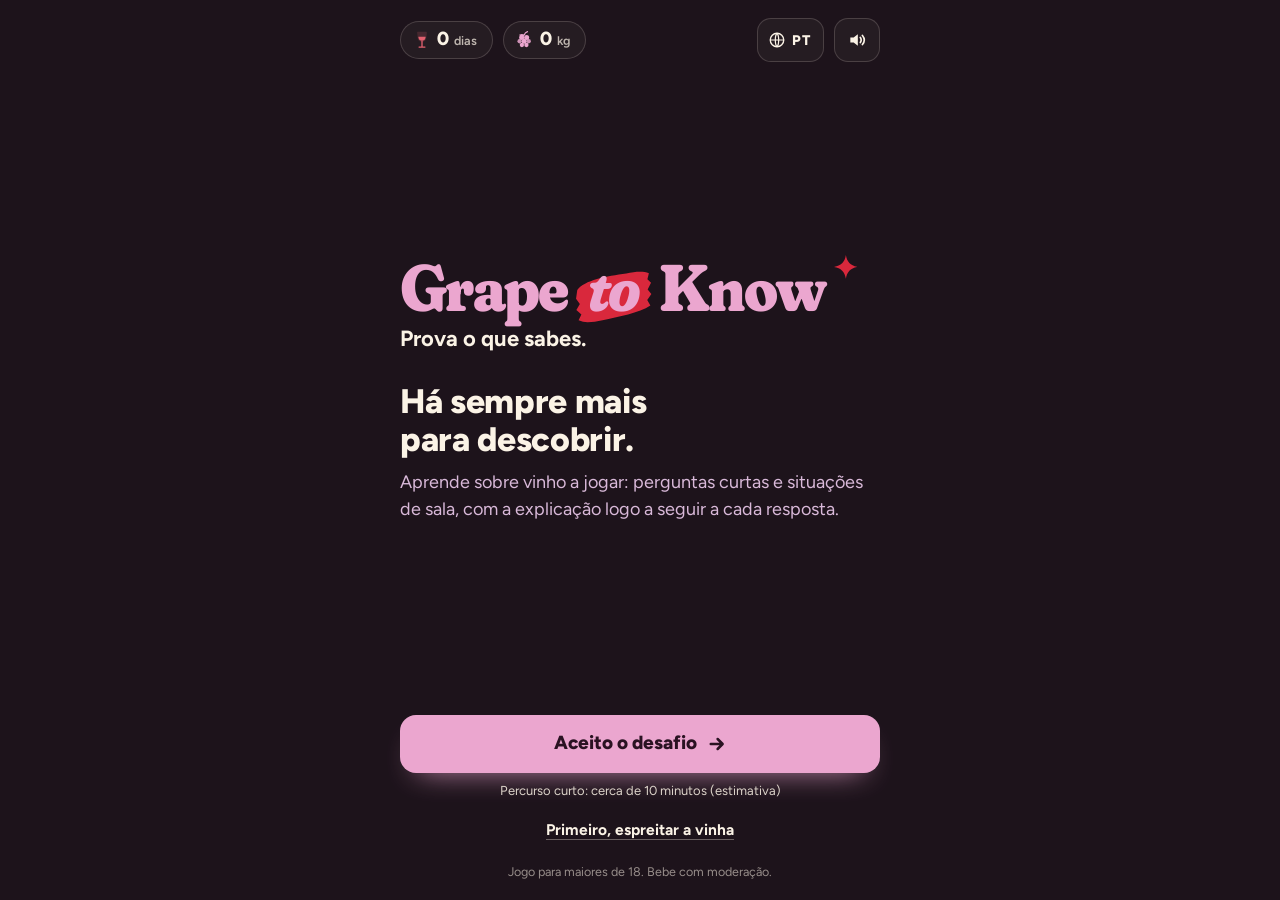
==== commit 1371b76b: "Opinião: nível de conhecimento, follow-ups e opção 'Variavam muito' Co-Authored-By: Claude Opus 5.5 " ====
--- a/jogo-previa-7481774e/index.html
+++ b/jogo-previa-7481774e/index.html
@@ -1115,7 +1115,7 @@
 // Mesas passam a "Serviço" (19 out 2026, autora): número pela ordem do jogo; ids internos ficam.
 var SERV = {1:1, 4:2, 2:3, 3:4};
 
-/* GTK-I18N-DATA */window.GTK_I18N={"en":{"Em que região de Portugal fica a Denominação de Origem Vinho Verde?":"Where in Portugal is the Vinho Verde Denomination of Origin?","Minho":"Minho","Alentejo":"Alentejo","Algarve":"Algarve","Dão":"Dão","O Vinho Verde vem do Minho, no noroeste do país. O nome não fala da cor do vinho: há quem o ligue à paisagem verde da região e quem o ligue a vinhos jovens e frescos.":"Vinho Verde comes from the Minho, in the north-west of the country. The name says nothing about the wine's colour: some link it to the region's green landscape, others to young, fresh wines.","Qual é a casta branca estrela de Monção e Melgaço?":"Which white grape is the star of Monção e Melgaço?","Arinto":"Arinto","Alvarinho":"Alvarinho","Encruzado":"Encruzado","Fernão Pires":"Fernão Pires","Monção e Melgaço é a casa do Alvarinho: aromático, com fruta de pomar e uma acidez viva.":"Monção e Melgaço is the home of Alvarinho: aromatic, with orchard fruit and lively acidity.","A Touriga Nacional é uma casta…":"Touriga Nacional is…","Branca":"A white grape","Rosé":"A rosé grape","Tinta":"A black grape","De mesa, não de vinho":"A table grape, not a wine grape","Tinta, e das mais famosas de Portugal. Aromas florais (violeta) e fruta escura. Brilha no Douro e no Dão.":"Black, and one of Portugal's most famous. Floral aromas (violet) and dark fruit. It shines in the Douro and the Dão.","As uvas do Vinho do Porto vêm de que região?":"Port grapes come from which region?","Porto":"Porto","Vila Nova de Gaia":"Vila Nova de Gaia","Douro":"Douro","Bairrada":"Bairrada","As uvas crescem no Douro. Gaia é onde o vinho tradicionalmente envelhecia nas caves, e daí a confusão.":"The grapes grow in the Douro. Gaia is where the wine traditionally aged in the lodges, hence the confusion.","O Encruzado é a casta branca mais emblemática de qual região?":"Encruzado is the flagship white grape of which region?","Setúbal":"Setúbal","Tejo":"Tejo","Vinhos Verdes":"Vinhos Verdes","O Dão. O Encruzado dá brancos com estrutura e capacidade de guarda.":"The Dão. Encruzado makes structured whites with ageing potential.","A Baga, tinta de taninos firmes e muita acidez, é típica de…":"Baga, a black grape with firm tannins and high acidity, is typical of…","Madeira":"Madeira","A Bairrada. A Baga também dá bons espumantes à região.":"Bairrada. Baga also gives the region fine sparkling wines.","O vinho de talha, fermentado em grandes jarras de barro, é tradição de…":"Talha wine, fermented in large clay jars, is a tradition of…","Açores":"Açores","O Alentejo, onde a técnica vem desde os romanos e continua viva.":"The Alentejo, where the technique dates back to the Romans and is still alive.","Que vinho fortificado português vem de uma ilha do Atlântico?":"Which Portuguese fortified wine comes from an Atlantic island?","Moscatel de Setúbal":"Moscatel de Setúbal","Carcavelos":"Carcavelos","O Madeira. Aguenta calor e oxigénio como poucos vinhos e, depois de aberto, dura muito mais do que a maioria.":"Madeira. It withstands heat and oxygen like few other wines and, once opened, lasts far longer than most.","Bucelas, perto de Lisboa, é famosa pelos brancos de qual casta?":"Bucelas, near Lisbon, is famous for whites made from which grape?","Loureiro":"Loureiro","Antão Vaz":"Antão Vaz","O Arinto, uma casta de acidez alta que mantém o vinho fresco mesmo em anos quentes.":"Arinto, a high-acid grape that keeps the wine fresh even in hot years.","Um vinho \"corked\" (com defeito de rolha) costuma cheirar a…":"A \"corked\" wine (with cork taint) usually smells of…","Frutos vermelhos":"Red fruit","Cartão molhado ou cave húmida":"Wet cardboard or a damp cellar","Baunilha":"Vanilla","Flores brancas":"White flowers","Cartão molhado ou cave húmida. É o defeito que dá nome ao nosso \"Corked!\". Nesse caso, pede-se outra garrafa.":"Wet cardboard or a damp cellar. It's the fault behind our very own \"Corked!\". If it happens, ask for another bottle.","Oh yeah! That was GRAPE TO KNOW!":"Oh yeah! That was GRAPE TO KNOW!","Grape job!":"Grape job!","Spot on!":"Spot on!","Cheers to that!":"Cheers to that!","Look at you, sommelier!":"Look at you, sommelier!","Corked! Lê a explicação e segue.":"Corked! Read the explanation and move on.","Corked! A próxima é tua.":"Corked! The next one's yours.","Corked! Next one is yours.":"Corked! Next one is yours.","Rolha em estágio":"Cork in training","Provador curioso":"Curious taster","Sommelier de bancada":"Armchair sommelier","Mestre das castas":"Master of varieties","Grape to Know total":"Totally Grape to Know","style=\"pointer-events:none\"":"style=\"pointer-events:none\"","Um bago inteiro com pruína e um bago cortado ao meio, presos ao engaço":"A whole berry with bloom and a berry cut in half, attached to the stem","GRAPE TO KNOW":"GRAPE TO KNOW","Ms. Cork":"Ms. Cork","Mr. Cork":"Mr. Cork","Desligar o som":"Turn sound off","Ligar o som":"Turn sound on","Som ligado":"Sound on","Som desligado":"Sound off","Novo":"New","Em breve":"Coming soon","Jogar":"Play","{1} bagos de vida":"{1} grapes left","Película":"Skin","A pele do bago. Guarda a cor (nas uvas tintas), os taninos e muitos aromas. O vinho tinto é tinto porque fermenta com as películas.":"The berry's skin. It holds the colour (in black grapes), the tannins and many aromas. Red wine is red because it ferments with the skins.","Polpa":"Pulp","A parte suculenta: água, açúcar e ácidos. Na maioria das castas é clara, mesmo nas tintas. Na fermentação, o açúcar vira álcool.":"The juicy part: water, sugar and acids. In most varieties it's pale, even in black grapes. During fermentation, the sugar turns into alcohol.","Grainhas":"Pips","As sementes. Têm taninos mais amargos e óleos, por isso a uva é prensada com cuidado para não as partir.":"The seeds. They hold harsher, more bitter tannins and oils, so grapes are pressed gently to avoid crushing them.","Engaço":"Stem","O \"esqueleto\" do cacho, que segura os bagos. Tem taninos verdes, por isso muitas vezes é retirado antes de fermentar: o desengace.":"The bunch's \"skeleton\", holding the berries. It has green tannins, so it is often removed before fermentation: destemming.","Pruína":"Bloom","A camada cerosa e esbranquiçada sobre a película. Ajuda a proteger o bago e pode transportar leveduras.":"The waxy, whitish layer on the skin. It helps protect the berry and can carry yeasts.","Toca na parte que dá a cor ao vinho tinto.":"Tap the part that gives red wine its colour.","Onde estão a água, o açúcar e os ácidos?":"Where are the water, sugar and acids?","Que parte tem os taninos mais amargos?":"Which part has the most bitter tannins?","Toca na camada cerosa e esbranquiçada.":"Tap the waxy, whitish layer.","E agora: o esqueleto que segura o cacho?":"And now: the skeleton that holds the bunch?","Cor, taninos e aromas":"Colour, tannins and aromas","Água, açúcar e ácidos":"Water, sugar and acids","Taninos amargos e óleos":"Bitter tannins and oils","O esqueleto do cacho":"The bunch's skeleton","Camada cerosa e esbranquiçada que cobre o bago":"Waxy, whitish layer covering the berry","A pele do bago: cor, taninos e aromas":"The berry's skin: colour, tannins and aromas","Parte suculenta: água, açúcar e ácidos":"Juicy part: water, sugar and acids","O esqueleto do cacho (o Ç escreve-se C)":"The bunch's skeleton (write Ç as C)","A semente do bago, de taninos amargos":"The berry's seed, with bitter tannins","Talhão 1 ·":"Plot 1 ·","O bago por dentro":"Inside the berry","kg de uva":"kg of grapes","Voltar à vinha":"Back to the vineyard","Progresso":"Progress","Toca em cada parte do bago e descobre o que faz. Depois, vem o teste.":"Tap each part of the berry and find out what it does. Then comes the test.","Descobre as 5 partes ({1}/5)":"Discover all 5 parts ({1}/5)","Já sei, testa-me!":"Got it, test me!","Toca no desenho · {1} de {2}":"Tap the drawing · {1} of {2}","Ver resultado":"See result","Continuar":"Continue","Liga as peças":"Match them up","Toca numa parte e depois na sua função. Sem errar, ganhas bónus.":"Tap a part, then its role. No slips earns you a bonus.","Perfect pairing!":"Perfect pairing!","Sem um único erro: +10 kg de bónus. A lição está feita: o Ruby espera por ti.":"Not a single slip: +10 kg bonus. Lesson done: Ruby is waiting for you.","Todas ligadas. A lição está feita: o Ruby espera por ti.":"All matched. Lesson done: Ruby is waiting for you.","Terminar a lição":"Finish the lesson","Palavras cruzadas":"Crossword","Todas as partes do bago estão aqui. Consegues sem espreitar?":"Every part of the berry is in here. Can you do it without peeking?","Horizontais":"Across","Verticais":"Down","Verificar":"Check","Ver solução":"Show solution",".xw input":".xw input","Backspace":"Backspace","Espreitaste… desta vez.":"You peeked… this time.","Cruzadas completas sem ajuda: +30 kg de uva.":"Crossword done with no help: +30 kg of grapes.","Viste a solução. Na próxima, tenta sem espreitar.":"You saw the solution. Next time, try it without peeking.","Voltar ao fim da lição":"Back to the lesson results",", {1} por preencher":", {1} still empty","Corked! {1} letra{2} errada{3}{4}.":"Corked! {1} wrong letter{2}{4}.","Falta{1} {2} letra{3}.":"{2} letter{3} still empty.","Virou vinagre… por agora":"Turned to vinegar… for now","Bago desvendado!":"Berry decoded!","Os bagos acabaram a meio. Volta a tentar: à segunda, as partes do bago ficam mais claras.":"You ran out of grapes halfway. Try again: second time round, the parts of the berry get clearer.","Cor, taninos, açúcar: já viste de onde vem cada um. Agora prova no talhão 2: oito perguntas, três bagos.":"Colour, tannins, sugar: now you know where each one comes from. Put it to the test in plot 2: eight questions, three grapes.","Lição por acabar":"Lesson unfinished","Lição concluída":"Lesson complete","Bónus opcional":"Optional bonus","Palavras cruzadas do bago":"Berry crossword","Sem ajuda, valem +30 kg de uva. Podes saltar e ir já ao Ruby.":"With no help, it's worth +30 kg of grapes. You can skip it and go straight to Ruby.","Quero a desforra":"I want a rematch","Seguir para o Ruby":"On to Ruby","Fazer as cruzadas":"Do the crossword","Lição · O bago por dentro":"Lesson · Inside the berry","Aceito o desafio":"Challenge accepted","Continuar a vindima":"Keep harvesting","Desafio avançado superado. Volta ao":"Advanced challenge cleared. Head back to","quando quiseres":"whenever you like","Grape":"Grape","Know":"Know","Prova o que sabes.":"Taste what you know.","Há sempre mais para descobrir.":"There's always more to discover.","Testa o que sabes, desafia quem percebe e descobre o que ainda te escapa. Cada resposta certa ou errada é mais uma garrafa no teu repertório.":"Test what you know, take on those in the know and discover what still escapes you. Every answer, right or wrong, is one more bottle in your repertoire.","Aceito o desafio{3}":"Challenge accepted{3}","Primeiro, espreitar a vinha":"First, a peek at the vineyard","Jogo para maiores de 18. Bebe com moderação.":"For over-18s only. Drink responsibly.","Pergunta":"Question","{3} bagos de vida":"{3} grapes left","Ms. Cork pergunta":"Ms. Cork asks","Mr. Cork pergunta":"Mr. Cork asks","Escape":"Escape","Rolha partida!":"Broken cork!","Dois erros seguidos. Respira fundo: até os melhores tremem.":"Two slips in a row. Take a deep breath: even the best get the jitters.","Virou vinagre!":"Turned to vinegar!","Acabaram os bagos. A desforra começa já a seguir.":"Out of grapes. Your rematch starts right after this.","POP POP!":"POP POP!","{1} seguidas! +15 kg de uva de bónus":"{1} in a row! +15 kg grape bonus","Os bagos acabaram, mas cada erro foi uma aula. Colheste {1} kg: vai buscar o resto.":"Out of grapes, but every slip was a lesson. You harvested {1} kg: go and get the rest.","Dez em dez e {1} kg colhidos. Quem te tira o título agora?":"Ten out of ten and {1} kg harvested. Who's taking the title off you now?","{1} kg colhidos. Estás perto do topo: faltam {2} para a ronda perfeita.":"{1} kg harvested. You're close to the top: {2} more for a perfect round.","{1} kg colhidos. Revê onde falhaste e volta: cada ronda afina o palato.":"{1} kg harvested. Check where you slipped and come back: every round sharpens the palate.","That was GRAPE TO KNOW!":"That was GRAPE TO KNOW!","Boa ronda!":"Good round!","Defender o título":"Defend the title","Bater o meu recorde":"Beat my record","Desafio Portugal{3}":"Portugal Challenge{3}","Lição":"Lesson","Ruby":"Ruby","Nível 1":"Level 1","Tawny":"Tawny","Nível 2":"Level 2","Vintage":"Vintage","Nível 3":"Level 3","Sal e Acidez":"Salt and Acidity","3 · Tawny":"3 · Tawny","Concluída":"Completed","Em curso":"In progress","Disponível":"Available","Por abrir":"Locked","Troféu da fase":"Phase trophy","já colhido":"already harvested","pronto a colher":"ready to harvest","abre depois de":"opens after","Caixote da vindima, {6} kg: {7}":"Harvest crate, {6} kg: {7}","ganha-se ao superar o Vintage":"won by clearing Vintage","Troféu da fase: {4}":"Phase trophy: {4}",", próximo passo":", next step","{3}, a tua guia":"{3}, your guide","Etapa 1 de 4 · Lição":"Stage 1 of 4 · Lesson","Toca em cada parte do bago e descobre o que faz: película, polpa, grainhas e mais. Depois, testa o que aprendeste.":"Tap each part of the berry and find out what it does: skin, pulp, pips and more. Then test what you've learnt.","Etapa {1} de 4 · Ronda do nível {2}":"Stage {1} of 4 · Level {2} round","abrir o {1}":"unlock {1}","superar o desafio avançado":"clear the advanced challenge","Rondas de {1} perguntas no nível {2}, com 2 situações de sala. Acerta {3} para {4}.":"Rounds of {1} questions at {2} level, with 2 on-the-floor scenarios. Get {3} right to {4}.","Melhor ronda:":"Best round:","Serviço de harmonização":"Food pairing service","Prova como o sal e a acidez do prato mudam o vinho. Não tranca o Tawny: podes jogá-la quando quiseres.":"See how salt and acidity in a dish change the wine. It doesn't lock Tawny: play it whenever you like.","Melhor resultado:":"Best score:","Recompensa":"Reward","Já colheste estes {1} kg de uva. Há mais à frente no caminho.":"You've already harvested these {1} kg of grapes. There's more further along the path.","Um caixote com {1} kg de uva para a tua vindima.":"A crate holding {1} kg of grapes for your harvest.","{1}Colhido":"{1}Harvested","{1}Pronto a colher":"{1}Ready to harvest","{1}Fica pronto quando concluíres a etapa {2}":"{1}Ready once you complete stage {2}","Caixote colhido":"Crate harvested","Caixote da vindima":"Harvest crate","Desafio da fase":"Phase challenge","Ruby, Tawny e Vintage superados. O troféu da Uva é teu.":"Ruby, Tawny and Vintage cleared. The Grape trophy is yours.","É teu quando superares o Vintage, a etapa 4: acerta {1} em {2} numa ronda.":"It's yours when you clear Vintage, stage 4: get {1} out of {2} right in one round.","{1}Ganho":"{1}Won","{1}Por ganhar":"{1}Still to win","Ver o troféu":"See the trophy","Troféu da Uva":"The Grape trophy","Abre quando concluíres a etapa 2 · Ruby.":"Opens when you complete stage 2 · Ruby.","Abre quando concluíres a etapa {1} · {2}.":"Opens when you complete stage {1} · {2}.","· é o teu próximo passo":"· your next step","Jogar outra vez":"Play again","Começar":"Start","O teu nível:":"Your level:","O teu nível sobe e desce com as rondas":"Your level goes up and down with each round","Como se joga":"How to play","Descobre o bago por dentro e supera os três níveis.":"Explore inside the berry and clear all three levels.","{1} de 4 etapas concluídas":"{1} of 4 stages complete","(prefers-reduced-motion: reduce)":"(prefers-reduced-motion: reduce)","mascot m-happy":"mascot m-happy","A seguir: {1}.":"Up next: {1}.","Bora à vindima!":"Off to the harvest!","Esta uva não se colhe sozinha.":"These grapes won't pick themselves.","mascot m-idle":"mascot m-idle",".topo .h-stat:nth-child(2) b":".topo .h-stat:nth-child(2) b","O teu progresso":"Your progress","Dias seguidos a jogar":"Days played in a row","Uva colhida":"Grapes harvested","nível mais alto{2}":"highest level{2}","perguntas diferentes respondidas":"different questions answered","acertadas pelo menos uma vez":"right at least once","O teu repertório na Uva":"Your repertoire in The Grape","{1} de {2} perguntas acertadas":"{1} of {2} questions right","A tua rolha, o repertório e as próximas fases":"Your cork, your repertoire and the phases ahead","A tua adega":"Your cellar","Joga a primeira ronda e o teu repertório começa a encher.":"Play your first round and your repertoire starts filling up.","Vinha":"Vineyard","{3} guarda tudo aqui":"{3} keeps it all here","Repertório":"Repertoire","A planta e o bago":"The plant and the berry","Ciclo, solos e clima":"Cycle, soils and climate","Do mosto ao vinho":"From must to wine","Serviço e harmonização":"Service and food pairing","Portugal":"Portugal","As 14 regiões":"The 14 regions","Portugal a fundo":"Portugal in Depth","Castas raras e rótulos":"Rare varieties and labels","Superada":"Cleared","{1}Em breve":"{1}Coming soon","Atrevida e sabida":"Bold and brainy","Elegante e trapalhão":"Dapper and clumsy","A tua rolha":"Your cork","Desafio avançado superado!":"Advanced challenge cleared!","Ruby, Tawny e Vintage superados. Já acertaste {1} das {2} perguntas da Uva: ainda há mais para descobrir.":"Ruby, Tawny and Vintage cleared. You've got {1} of the {2} Grape questions right: there's still more to discover.","Antes da primeira prova":"Before your first tasting","Quem te acompanha?":"Who's coming with you?","A tua rolha está contigo em cada pergunta. Podes trocar depois.":"Your cork is with you for every question. You can switch later.","Agora não":"Not now","Fechar":"Close","↑ Mais evidente":"↑ More noticeable","↓ Menos evidente":"↓ Less noticeable","Verdadeiro":"True","Falso":"False","Sal":"Salt","O sal acalma o amargo":"Salt calms bitterness","Regra de ouro: o prato não muda o vinho no copo, muda o que sentes. Depois de algo salgado, o vinho tende a parecer menos amargo, menos áspero e menos ácido, seja branco, rosé, tinto ou espumante.":"Golden rule: food doesn't change the wine in the glass, it changes what you perceive. After something salty, wine tends to seem less bitter, less harsh and less acidic, whether white, rosé, red or sparkling.","Escolha · Princípios da harmonização":"Pick one · Pairing principles","Provaste um tinto da Bairrada, comeste uns tremoços salgados e voltaste a provar o mesmo vinho. Parece-te diferente. O que mudou?":"You tasted a Bairrada red, ate some salty tremoços (lupin beans) and tasted the same wine again. It seems different. What changed?","A tua perceção do vinho":"Your perception of the wine","A composição do vinho no copo":"The wine's composition in the glass","A cor do vinho":"The wine's colour","A quantidade de álcool no vinho":"The amount of alcohol in the wine","O vinho no copo continua igual; a forma como o sentes pode mudar depois de comeres.":"The wine in the glass stays the same; the way you perceive it can change after eating.","O sal, por exemplo, pode fazer o vinho parecer menos amargo e mais macio.":"Salt, for example, can make wine seem less bitter and smoother.","Harmonizar começa aqui: perceber como a comida influencia o próximo gole.":"Pairing starts here: understanding how food affects the next sip.","Um tinto de Baga, depois de uns tremoços bem salgados. O que tende a acontecer ao amargor e à aspereza do vinho?":"A Baga red, after some very salty tremoços. What tends to happen to the wine's bitterness and harshness?","Tendem a diminuir":"They tend to decrease","Tendem a aumentar":"They tend to increase","Ficam sempre iguais":"They always stay the same","O vinho passa a parecer doce":"The wine starts to seem sweet","O tinto parece mais macio.":"The red seems smoother.","Petiscos salgados aceitam tintos de taninos firmes, como a Baga.":"Salty snacks can take reds with firm tannins, such as Baga.","Sardinhas assadas com sal grosso e um Alvarinho de Monção e Melgaço. Pensa só no sal: a acidez do vinho vai parecer…":"Grilled sardines with coarse salt and an Alvarinho from Monção e Melgaço. Think only about the salt: the wine's acidity will seem…","A acidez parece mais suave e a fruta sobressai.":"The acidity seems softer and the fruit stands out.","O sal tende a baixar a perceção da acidez; o vinho continua com a mesma acidez. A gordura da sardinha também conta, mas aqui isolamos o sal.":"Salt tends to lower the perception of acidity; the wine keeps the same acidity. The oiliness of the sardines also plays a part, but here we isolate the salt.","Um branco que sozinho parece cortante pode ficar mais redondo à mesa com um prato salgado.":"A white that seems sharp on its own can turn rounder at the table with a salty dish.","Amêndoas torradas com sal e um tinto do Douro de Touriga Nacional. Pensa só no sal: a fruta do vinho vai parecer…":"Salted roasted almonds and a Douro red made from Touriga Nacional. Think only about the salt: the wine's fruit will seem…","A fruta vem mais à frente.":"The fruit comes further forward.","Com o amargor e a aspereza a parecerem menores, a fruta tende a destacar-se mais.":"With bitterness and harshness seeming lower, the fruit tends to stand out more.","Um tinto jovem e firme mostra-se mais simpático com um petisco salgado.":"A young, firm red shows a friendlier side with a salty snack.","Verdadeiro ou falso? O sal só funciona com vinhos brancos.":"True or false? Salt only works with white wines.","Nos brancos, a acidez tende a parecer mais baixa; nos tintos, o amargor e os taninos tendem a parecer mais suaves.":"In whites, acidity tends to seem lower; in reds, bitterness and tannins tend to seem softer.","O sal muda a perceção, seja qual for a cor do vinho; a intensidade varia de pessoa para pessoa.":"Salt changes perception whatever the wine's colour; the intensity varies from person to person.","Com salgados, podes servir branco, rosé, tinto ou espumante; decide pelo resto do prato.":"With salty food, you can serve white, rosé, red or sparkling; let the rest of the dish decide.","Acidez":"Acidity","Ácido pede ácido":"Acid calls for acid","Depois de limão, tomate ou vinagre, o vinho tende a parecer menos ácido e mais frutado. Se tiver menos acidez do que o prato, tende a parecer chato. Pista: acidez do vinho pelo menos igual à do prato.":"After lemon, tomato or vinegar, wine tends to seem less acidic and fruitier. If it has less acidity than the dish, it tends to seem flat. Hint: wine acidity at least equal to the dish's.","Salada de tomate com vinagre e, a seguir, um Arinto de Bucelas. O que tende a acontecer à acidez do vinho?":"Tomato salad with vinegar, followed by an Arinto from Bucelas. What tends to happen to the wine's acidity?","Parece mais baixa":"It seems lower","Parece mais alta":"It seems higher","Desaparece":"It disappears","Passa a parecer amarga":"It starts to seem bitter","O Arinto tende a parecer mais suave e frutado.":"The Arinto tends to seem softer and fruitier.","O paladar adapta-se ao ácido do prato e, a seguir, a mesma acidez do vinho sobressai menos. O vinho não perdeu acidez.":"The palate adapts to the acid in the dish, so the wine's same acidity stands out less afterwards. The wine hasn't lost any acidity.","Vinhos de acidez alta, como o Arinto, aguentam pratos ácidos sem ficar apagados.":"High-acid wines, like Arinto, stand up to acidic dishes without fading.","Porque é que um vinho de acidez baixa pode parecer \"chato\" ao lado de seitan grelhado com molho de limão?":"Why can a low-acid wine seem \"flat\" next to grilled seitan with lemon sauce?","Ao lado do ácido do prato, a pouca acidez do vinho quase não se nota":"Next to the acid in the dish, the wine's low acidity barely registers","O limão estraga o vinho":"Lemon ruins the wine","O limão aumenta o álcool do vinho":"Lemon raises the wine's alcohol","Os brancos não combinam com limão":"Whites don't go with lemon","O vinho tende a parecer mole, sem frescura.":"The wine tends to seem flabby, lacking freshness.","O paladar já se adaptou ao ácido do limão; uma acidez pequena tende a passar despercebida.":"The palate has already adapted to the lemon's acid; a little acidity tends to go unnoticed.","Com pratos ácidos, procura acidez pelo menos igual: um Vinho Verde, um Arinto, um espumante.":"With acidic dishes, look for at least equal acidity: a Vinho Verde, an Arinto, a sparkling wine.","Salada de polvo com vinagre e coentros e um Vinho Verde Loureiro. A fruta do vinho vai parecer…":"Octopus salad with vinegar and coriander, and a Loureiro Vinho Verde. The wine's fruit will seem…","O vinho tende a parecer mais frutado e redondo.":"The wine tends to seem fruitier and rounder.","Depois do vinagre, o paladar adapta-se ao ácido: a acidez do vinho nota-se menos e a fruta nota-se mais.":"After the vinegar, the palate adapts to the acid: the wine's acidity shows less and the fruit shows more.","Um vinho de acidez viva acompanha bem pratos temperados com vinagre ou limão.":"A wine with lively acidity goes well with dishes dressed with vinegar or lemon.","Arroz de tomate e um tinto maduro, de acidez baixa. Pensa na acidez do tomate: a frescura do vinho vai parecer…":"Arroz de tomate (tomato rice) and a ripe, low-acid red. Think about the tomato's acidity: the wine's freshness will seem…","Falta frescura; o vinho pode parecer pesado.":"It lacks freshness; the wine may seem heavy.","Ao lado da acidez do tomate, a pouca acidez do vinho tende a deixar de se notar.":"Next to the tomato's acidity, the wine's low acidity tends to go unnoticed.","Para arroz de tomate, um tinto com mais acidez, como a Baga, ou um rosé fresco tendem a funcionar melhor.":"For arroz de tomate, a red with more acidity, like Baga, or a fresh rosé tends to work better.","Verdadeiro ou falso? Um prato ácido faz o vinho perder acidez.":"True or false? An acidic dish makes the wine lose acidity.","Só a perceção muda; a acidez do vinho é a mesma.":"Only the perception changes; the wine's acidity is the same.","É adaptação do paladar, não uma reação química no copo.":"It's the palate adapting, not a chemical reaction in the glass.","Quando um vinho \"muda\" à mesa, a pergunta certa é o que o prato fez à tua boca.":"When a wine \"changes\" at the table, the right question is what the dish did to your mouth.","Doçura, Amargo e Umami":"Sweetness, Bitterness and Umami","Doçura":"Sweetness","Doce seca o vinho":"Sweet dries out wine","O doce do prato tende a secar o vinho: menos fruta, e mais acidez, amargor e álcool à vista. Pista: o vinho pelo menos tão doce como o prato.":"Sweetness in a dish tends to dry out the wine: less fruit, and more acidity, bitterness and alcohol on show. Hint: wine at least as sweet as the dish.","Marmelada e um tinto seco do Douro. O que tende a acontecer?":"Marmelada (quince paste) and a dry Douro red. What tends to happen?","O vinho parece mais seco, ácido e amargo":"The wine seems drier, more acidic and more bitter","O vinho parece mais doce":"The wine seems sweeter","O vinho parece com menos álcool":"The wine seems lower in alcohol","Nada muda":"Nothing changes","A fruta apaga-se e sobressaem acidez, amargor e álcool.":"The fruit fades and acidity, bitterness and alcohol stand out.","O paladar habitua-se ao doce e deixa de sentir a pouca doçura do vinho; e o doce, que costuma disfarçar o ácido e o amargo, deixa de fazer esse papel.":"The palate gets used to the sweetness and stops noticing the wine's small amount of sugar; and sweetness, which usually masks acidity and bitterness, no longer does that job.","Com marmelada, procura um vinho com pelo menos a mesma doçura, como um Porto Tawny.":"With marmelada, look for a wine at least as sweet, such as a Tawny Port.","Para arroz doce, que pista ajuda mais a escolher o vinho?":"For arroz doce (rice pudding), which hint helps most when choosing the wine?","Vinho pelo menos tão doce como a sobremesa":"Wine at least as sweet as the dessert","Vinho o mais seco possível":"The driest wine possible","Vinho com muito tanino":"Wine with lots of tannin","Vinho com muito álcool":"Wine with lots of alcohol","Com um vinho mais seco do que a sobremesa, o vinho parece magro e ácido.":"With a wine drier than the dessert, the wine seems thin and acidic.","É a mesma adaptação ao doce; só um vinho com doçura suficiente mantém a fruta à mesa.":"It's the same adaptation to sweetness; only a wine with enough sweetness keeps its fruit at the table.","Moscatel de Setúbal, Porto ou Madeira doce são pontos de partida seguros para sobremesas.":"Moscatel de Setúbal, Port or sweet Madeira are safe starting points for desserts.","Pão de ló e um espumante Bruto Natural (quase sem açúcar). A acidez do espumante vai parecer…":"Pão de ló (sponge cake) and a Brut Nature sparkling wine (almost no sugar). The sparkling wine's acidity will seem…","O espumante tende a parecer mais agressivo e magro.":"The sparkling wine tends to seem sharper and leaner.","O doce do pão de ló tira protagonismo à pouca doçura do vinho e deixa a acidez à vista.":"The sweetness of the pão de ló upstages the wine's slight sweetness and leaves the acidity exposed.","Para sobremesas, um espumante meio-seco ou doce, ou um Moscatel, tende a resultar melhor do que um Bruto Natural.":"For desserts, a medium-dry or sweet sparkling wine, or a Moscatel, tends to work better than a Brut Nature.","Tofu salteado com cebola caramelizada (um doce ligeiro) e um branco seco e muito leve. A fruta do vinho vai parecer…":"Stir-fried tofu with caramelised onion (lightly sweet) and a very light, dry white. The wine's fruit will seem…","O branco pode parecer diluído.":"The white may seem diluted.","Mesmo um doce ligeiro pode reduzir a sensação de doçura e fruta do vinho.":"Even slight sweetness can reduce the sense of sweetness and fruit in the wine.","Um branco com fruta madura e mais corpo, como um Encruzado do Dão, aguenta melhor pratos com algum doce.":"A white with riper fruit and more body, like an Encruzado from the Dão, copes better with dishes that have some sweetness.","Bolo de mel da Madeira e um Madeira Malvasia, doce. O vinho vai parecer mais seco do que é?":"Bolo de mel (Madeira honey cake) and a sweet Madeira Malvasia. Will the wine seem drier than it is?","Sim, muito":"Yes, very","Pouco ou nada":"Little or not at all","O vinho mantém a fruta e o equilíbrio.":"The wine keeps its fruit and balance.","Com doçura igual ou maior do que a do prato, a adaptação ao doce não chega a apagar o vinho.":"With sweetness equal to or greater than the dish's, adapting to the sweetness doesn't flatten the wine.","Este é o raciocínio para qualquer sobremesa: compara a doçura do prato com a do vinho.":"This is the reasoning for any dessert: compare the dish's sweetness with the wine's.","Amargo":"Bitterness","Amargo soma amargo":"Bitter adds to bitter","Grelos salteados com alho, quase sem sal, e um tinto jovem e tânico do Douro. O que tende a acontecer?":"Grelos sautéed with garlic, barely salted, and a young, tannic Douro red. What tends to happen?","O vinho parece mais amargo":"The wine seems more bitter","O amargor dos grelos desaparece":"The bitterness of the grelos disappears","O amargor do vinho vem mais à frente e os taninos parecem mais duros.":"The wine's bitterness comes forward and the tannins seem harder.","Em qual destes pratos o amargo é a característica principal?":"In which of these dishes is bitterness the main feature?","Salada de rúcula e endívia":"Rocket and endive salad","Arroz doce":"Arroz doce","Sardinhas assadas":"Grilled sardines","Tremoços":"Tremoços","Com rúcula e endívia, o amargor do vinho tende a notar-se mais.":"With rocket and endive, the wine's bitterness tends to show more.","São folhas naturalmente amargas; o arroz doce é doce, as sardinhas são gordas e salgadas, os tremoços são salgados.":"They're naturally bitter leaves; arroz doce is sweet, sardines are oily and salty, tremoços are salty.","Identificar a característica dominante do prato é o primeiro passo de qualquer escolha.":"Spotting the dish's dominant feature is the first step in any choice.","Chocolate negro e um tinto seco e tânico. O amargor do vinho vai parecer…":"Dark chocolate and a dry, tannic red. The wine's bitterness will seem…","O vinho pode parecer amargo e seco.":"The wine may seem bitter and dry.","Aqui há dois fatores no mesmo sentido: o amargo do chocolate soma-se ao do vinho, e o doce tende a secar o vinho.":"Here two factors pull the same way: the chocolate's bitterness adds to the wine's, and the sweetness tends to dry out the wine.","Com chocolate negro, um vinho doce e com fruta, como um Porto Ruby ou LBV, tende a resultar melhor.":"With dark chocolate, a sweet, fruity wine like a Ruby or LBV Port tends to work better.","Os mesmos grelos, agora bem temperados com flor de sal, e o mesmo tinto. Em comparação com antes, o amargor do vinho vai parecer…":"The same grelos, now well seasoned with flor de sal, and the same red. Compared with before, the wine's bitterness will seem…","O vinho tende a parecer mais macio.":"The wine tends to seem smoother.","Os grelos são os mesmos; só mudou o sal, que tende a atenuar a perceção do amargor.":"The grelos are the same; only the salt changed, and salt tends to soften the perception of bitterness.","Corrigir o tempero também é harmonizar.":"Adjusting the seasoning is pairing too.","Verdadeiro ou falso? Um prato amargo tende a tornar mais macio um tinto tânico.":"True or false? A bitter dish tends to make a tannic red smoother.","O contrário: o tinto tende a parecer mais amargo e áspero.":"The opposite: the red tends to seem more bitter and harsh.","O amargor do prato e o do vinho tendem a somar-se.":"The bitterness of the dish and of the wine tend to add up.","Para pratos amargos, guarda os tintos mais tânicos para outra ocasião.":"For bitter dishes, save the most tannic reds for another occasion.","Umami":"Umami","Umami endurece o tinto":"Umami toughens reds","Qual destes ingredientes é rico em umami?":"Which of these ingredients is rich in umami?","Molho de soja":"Soy sauce","Limão":"Lemon","Açúcar":"Sugar","Malagueta":"Chilli","Ganhas uma pista: onde há umami, um tinto tânico tende a parecer mais amargo e áspero.":"You earn a hint: where there's umami, a tannic red tends to seem more bitter and harsh.","O molho de soja, tal como os cogumelos, o queijo curado ou o presunto, tem glutamato natural, associado ao gosto umami. Mas também tem muito sal, que pode compensar parte do efeito.":"Soy sauce, like mushrooms, aged cheese or cured ham, contains natural glutamate, linked to umami taste. But it is also very salty, which can offset part of the effect.","Antes de escolher, vê se o prato tem umami e se tem sal ou acidez para o equilibrar.":"Before choosing, check whether the dish has umami and whether it has salt or acidity to balance it.","Cogumelos salteados, sem sal, e um tinto jovem e muito tânico. O que tende a acontecer?":"Sautéed mushrooms, unsalted, and a young, very tannic red. What tends to happen?","O vinho parece mais amargo e áspero":"The wine seems more bitter and harsh","O vinho parece mais frutado":"The wine seems fruitier","Amargor e taninos ficam mais duros; a fruta recua.":"Bitterness and tannins get harder; the fruit recedes.","É o efeito que se observa em prova com o umami. Sem sal nem acidez no prato, nada o compensa.":"It's the effect observed in tasting with umami. With no salt or acidity in the dish, nothing offsets it.","Tempera os cogumelos com sal e um toque de limão, ou escolhe um tinto com menos tanino e mais fruta.":"Season the mushrooms with salt and a touch of lemon, or choose a red with less tannin and more fruit.","Seitan estufado com molho de cogumelos, quase sem sal, e um branco seco e leve. O amargor do vinho vai parecer…":"Seitan braised in mushroom sauce, barely salted, and a light, dry white. The wine's bitterness will seem…","O branco pode ficar com um final amargo.":"The white may end up with a bitter finish.","Cogumelos e seitan trazem umami; sem sal no prato a compensar, o amargor do vinho tende a notar-se mais.":"Mushrooms and seitan bring umami; with no salt in the dish to offset it, the wine's bitterness tends to show more.","Com pratos ricos em umami, um branco com mais fruta e textura, ou um rosé, tende a resistir melhor; um pouco de sal no prato também ajuda.":"With umami-rich dishes, a white with more fruit and texture, or a rosé, tends to hold up better; a little salt in the dish also helps.","Os mesmos cogumelos, agora com flor de sal e limão, e o mesmo tinto tânico. Os taninos vão parecer…":"The same mushrooms, now with flor de sal and lemon, and the same tannic red. The tannins will seem…","↑ Mais ásperos do que antes":"↑ Harsher than before","↓ Mais macios do que antes":"↓ Smoother than before","O vinho fica mais macio do que com os cogumelos sem tempero.":"The wine is smoother than with the unseasoned mushrooms.","Os cogumelos e o vinho são os mesmos; o sal tende a reduzir o amargor, e sal e acidez tendem a contrariar os efeitos do umami.":"The mushrooms and the wine are the same; salt tends to reduce bitterness, and salt and acidity tend to counter umami's effects.","Às vezes a melhor harmonização faz-se no tempero do prato, não na troca de vinho.":"Sometimes the best pairing happens in the seasoning, not by swapping the wine.","Arroz de cogumelos, rico em umami e pouco salgado, e um tinto com 15% de álcool. O calor do álcool vai parecer…":"Mushroom rice, rich in umami and lightly salted, and a red at 15% alcohol. The heat of the alcohol will seem…","O vinho pode parecer quente e pesado.":"The wine may seem hot and heavy.","Com pratos muito ricos em umami, vinhos de álcool moderado e pouco tânicos são escolhas mais seguras.":"With very umami-rich dishes, wines with moderate alcohol and little tannin are safer choices.","Gordura e Picante":"Fat and Chilli Heat","Gordura":"Fat","Gordura amacia o tanino":"Fat softens tannin","Azeite, queijo, enchidos e fritos tendem a amaciar os taninos. Acidez viva ou bolha deixam a boca limpa entre garfadas. \"Cortar a gordura\" é uma imagem: muda a sensação, não o prato.":"Olive oil, cheese, cured sausages and fried food tend to soften tannins. Lively acidity or bubbles leave the mouth clean between bites. \"Cutting through fat\" is a figure of speech: it changes the sensation, not the dish.","Leitão da Bairrada e um tinto de Baga, de taninos firmes. O que tende a acontecer aos taninos?":"Leitão da Bairrada (roast suckling pig) and a Baga red with firm tannins. What tends to happen to the tannins?","Parecem mais macios":"They seem softer","Parecem mais ásperos":"They seem harsher","Desaparecem do vinho":"They vanish from the wine","Ficam iguais":"They stay the same","O tinto parece mais suave.":"The red seems smoother.","Adstringência e sensação de gordura puxam em sentidos opostos; estudos de perceção mostram que alternar as duas tende a equilibrá-las. O sal do leitão também ajuda.":"Astringency and the feeling of fat pull in opposite directions; perception studies show that alternating the two tends to balance them. The salt in the leitão also helps.","Pratos gordos, como o leitão, aceitam tintos de taninos firmes. Na Bairrada, o espumante é o outro par clássico.":"Fatty dishes such as leitão can take reds with firm tannins. In Bairrada, sparkling wine is the other classic match.","Peixinhos da horta (feijão-verde em polme, frito) e um espumante da Bairrada. Porque é que esta dupla costuma agradar?":"Peixinhos da horta (battered, fried green beans) and a Bairrada sparkling wine. Why does this duo usually go down well?","A acidez e a bolha deixam sensação de limpeza depois do frito":"Acidity and bubbles leave a clean feeling after fried food","O espumante dissolve a gordura":"Sparkling wine dissolves fat","A bolha tira as calorias":"Bubbles remove the calories","O espumante tem gordura própria":"Sparkling wine has its own fat","A boca fica mais fresca entre garfadas.":"The mouth feels fresher between bites.","A acidez faz salivar e a bolha dá frescura. Não há prova de que o vinho dissolva a gordura.":"Acidity makes you salivate and bubbles bring freshness. There's no evidence that wine dissolves fat.","Com fritos, pensa em espumante, Vinho Verde ou brancos de acidez alta.":"With fried food, think sparkling wine, Vinho Verde or high-acid whites.","Seitan panado e frito e um branco de acidez baixa, sem bolha. A sensação na boca vai ficar…":"Breaded, fried seitan and a low-acid still white. The feel in the mouth will be…","↑ Mais fresca":"↑ Fresher","↓ Mais pesada":"↓ Heavier","O conjunto pode parecer pesado.":"The combination may feel heavy.","Sem acidez a fazer salivar, nada dá a sensação de limpeza entre garfadas.":"With no acidity to make you salivate, nothing gives that clean feeling between bites.","Com fritos e pratos de muito azeite, escolhe brancos de acidez viva, como um Arinto ou um Alvarinho.":"With fried food and dishes rich in olive oil, choose whites with lively acidity, like an Arinto or an Alvarinho.","Queijo da Serra e um tinto do Dão de Touriga Nacional. A aspereza dos taninos vai parecer…":"Queijo da Serra and a Dão red made from Touriga Nacional. The harshness of the tannins will seem…","Os taninos tendem a parecer mais polidos.":"The tannins tend to seem more polished.","Aqui há dois fatores no mesmo sentido: a gordura tende a suavizar a adstringência e o sal do queijo também ajuda.":"Here two factors pull the same way: fat tends to soften astringency and the cheese's salt also helps.","Queijos gordos e curados são bons parceiros de tintos estruturados.":"Rich, aged cheeses are good partners for structured reds.","Verdadeiro ou falso? Quando se diz que o vinho \"corta a gordura\", o que muda é a sensação na boca, não a gordura do prato.":"True or false? When people say wine \"cuts through fat\", what changes is the feel in the mouth, not the fat in the dish.","A sensação de peso e de gordura na boca.":"The feeling of weight and fat in the mouth.","Acidez e bolha refrescam; nenhuma reação no copo tira gordura ao prato.":"Acidity and bubbles refresh; no reaction in the glass removes fat from the dish.","Explica a escolha ao cliente pelo efeito (\"refresca entre garfadas\"), não por química inventada.":"Explain the choice to the guest by its effect (\"refreshes between bites\"), not by made-up chemistry.","Picante":"Chilli heat","Malagueta + álcool = ardor":"Chilli + alcohol = burn","Picante é a malagueta (piri-piri); cominhos ou canela dão sobretudo aroma. Com malagueta, o álcool tende a arder mais e os taninos notam-se mais. Álcool moderado e um toque de doçura acalmam. Varia de pessoa para pessoa.":"Heat comes from chilli (piri-piri); cumin or cinnamon mainly bring aroma. With chilli, alcohol tends to burn more and tannins show more. Moderate alcohol and a touch of sweetness calm things down. It varies from person to person.","Qual destes ingredientes traz ardor, e não apenas aroma?":"Which of these ingredients brings heat, not just aroma?","Cominhos":"Cumin","Canela":"Cinnamon","Coentros":"Coriander","Com piri-piri, o vinho pode parecer mais quente.":"With piri-piri, the wine may seem hotter.","A capsaicina provoca uma sensação de ardor; cominhos, canela e coentros perfumam sem esse efeito.":"Capsaicin causes a burning sensation; cumin, cinnamon and coriander add fragrance without that effect.","Antes de escolher, pergunta: isto arde ou só perfuma?":"Before choosing, ask: does it burn, or just add aroma?","Porque é que um tinto com muito álcool pode arder mais com piri-piri?":"Why can a high-alcohol red burn more with piri-piri?","A capsaicina e o álcool ativam o mesmo sensor de ardor na boca":"Capsaicin and alcohol trigger the same heat sensor in the mouth","O piri-piri aumenta o álcool do vinho":"Piri-piri raises the wine's alcohol","O álcool torna o prato mais picante":"Alcohol makes the dish spicier","É só impressão: não acontece":"Just an impression: it doesn't happen","O ardor soma-se.":"The burn adds up.","A capsaicina ativa um recetor de calor e dor (TRPV1); o álcool torna esse recetor mais sensível. O vinho tem o mesmo álcool; tu tendes a senti-lo mais. A sensibilidade varia de pessoa para pessoa.":"Capsaicin activates a heat and pain receptor (TRPV1); alcohol makes that receptor more sensitive. The wine has the same alcohol; you tend to feel it more. Sensitivity varies from person to person.","Com pratos picantes, prefere vinhos de álcool moderado.":"With spicy dishes, go for wines with moderate alcohol.","Frango de churrasco com piri-piri e um tinto do Alentejo com 15% de álcool. O ardor vai parecer…":"Piri-piri grilled chicken and an Alentejo red at 15% alcohol. The burn will seem…","O vinho parece quente, e o prato também.":"The wine seems hot, and so does the dish.","Álcool alto e capsaicina tendem a somar-se no mesmo sensor.":"High alcohol and capsaicin tend to add up on the same sensor.","Guarda os tintos potentes para pratos sem malagueta.":"Save powerful reds for dishes without chilli.","Tofu salteado com piri-piri e um Vinho Verde leve, de álcool baixo e meio-seco. O ardor vai parecer…":"Stir-fried tofu with piri-piri and a light, low-alcohol, medium-dry Vinho Verde. The burn will seem…","O conjunto fica mais confortável.":"The pairing feels more comfortable.","Aqui há dois fatores no mesmo sentido: menos álcool soma menos ardor, e o açúcar tende a atenuar a sensação da capsaicina.":"Here two factors pull the same way: less alcohol means less burn, and sugar tends to soften the capsaicin sensation.","Com picante, brancos leves com um toque de doçura e rosés frutados são escolhas seguras.":"With chilli heat, light whites with a touch of sweetness and fruity rosés are safe choices.","Carne de porco à alentejana, temperada com massa de pimentão e cominhos, sem malagueta, e um tinto do Alentejo. O ardor do álcool vai parecer…":"Carne de porco à alentejana, seasoned with massa de pimentão and cumin, no chilli, and an Alentejo red. The alcohol burn will seem…","↑ Muito mais evidente":"↑ Much more noticeable","Praticamente igual":"Practically the same","Pouco; as especiarias dão aroma, não ardor.":"Barely; the spices bring aroma, not burn.","A massa de pimentão (de pimento doce) e os cominhos não trazem o ardor da malagueta.":"Massa de pimentão (sweet red pepper paste) and cumin don't bring chilli's burn.","Não é preciso fugir do tinto só porque o prato tem especiarias. O que pede cuidado é o picante.":"No need to avoid red just because the dish has spices. It's chilli heat that calls for care.","{3} perguntas · no jogo final abre depois d{4}{5}":"{3} questions · in the final game, opens after {4}{5}","Provar":"Taste","Rondas à mesa · em teste":"Table rounds · in testing","Antes de escolher vinhos, descobre como o prato muda o que sentes no copo.":"Before choosing wines, discover how a dish changes what you sense in the glass.","À mesa {5} ·":"Service {5} ·","Passo {2} de {3}":"Step {2} of {3}","Percebi. Testa-me":"Got it. Test me","Compreender":"Understand","Prever":"Predict","vf prever":"vf prever","O que muda":"What changes","Porquê":"Why","Como usar":"How to use it","Ver o resultado":"See the result","Serviço perfeito!":"Perfect service!","{1} em {2}: previste todos os efeitos de {3}. Leva estas pistas para a próxima refeição e confirma-as no copo.":"{1} out of {2}: you predicted every effect of {3}. Take these hints to your next meal and check them in the glass.","Bem servido!":"Well served!","{1} em {2}. Boa leitura de {3}. Revê as pistas abaixo e vai à mesa perfeita.":"{1} out of {2}. A good read of {3}. Review the hints below and go for the perfect table.","Quero a mesa perfeita":"I want the perfect table","A mesa está a compor-se":"The table is coming together","{1} em {2}. Já reconheces parte dos efeitos de {3}. Mais uma ronda ajuda a consolidar.":"{1} out of {2}. You already spot some of the effects of {3}. One more round helps lock them in.","Vamos rever a mesa":"Let's review the table","{1} em {2}. Estes efeitos pedem prática. Relê as pistas abaixo e volta a provar: cada ronda afina o palato.":"{1} out of {2}. These effects take practice. Reread the hints below and taste again: every round sharpens the palate.","Rever e jogar outra vez":"Review and play again","À mesa {2} · {3}":"Service {2} · {3}","kg colhidos":"kg harvested","As pistas desta mesa":"This table's hints","Corked! Esta volta para a desforra.":"Corked! This one's coming back for a rematch.","Níveis da fase":"Phase levels","Já acertaste neste nível":"Already right at this level","· desafio superado":"· challenge cleared","Subir de nível mostra uma boa ronda. O repertório cresce pergunta a pergunta.":"Levelling up shows a good round. Your repertoire grows question by question.","‹ A tua vinha":"‹ Your vineyard","As regras da vindima":"The harvest rules","Como se ganham kg":"How to earn kg","Combo":"Combo","3 certas seguidas: estoura o espumante e cada uva vale a dobrar. 6 seguidas: a triplicar.":"3 right in a row: pop the sparkling wine and every grape counts double. 6 in a row: triple.","⏱ Rápido":"⏱ Quick","Responde antes de o copo esvaziar e ganhas +5 kg.":"Answer before the glass empties and earn +5 kg.","A última pergunta é a garrafa de ouro: vale o dobro.":"The last question is the golden bottle: it's worth double.","Como se sobe de nível":"How to level up","Sobes de nível 🍾":"You level up 🍾","Ficas, mas com a rolha partida":"You stay, but with a broken cork","Vira vinagre e desces um nível":"Vinegar: you drop a level","Falhaste uma? Volta numa das rondas seguintes desse nível (até três por ronda), para te dares a desforra. O resto da ronda traz primeiro perguntas que ainda não viste.":"Missed one? It comes back in one of that level's next rounds (up to three per round), so you get your rematch. The rest of the round brings questions you haven't seen yet first.","Modo de teste":"Test mode","Recomeçar do zero":"Start from scratch","Para rever as perguntas de cada nível, e as três mesas sem ter de lá chegar. Sai antes de o jogo abrir ao público. {6} perguntas no total, {7} por ronda.":"To review each level's questions, and the three tables, without having to get there. Removed before the game goes public. {6} questions in total, {7} per round.","Escolher nível":"Choose level","Rever as mesas":"Review the tables","Sair da ronda":"Leave the round","Pergunta {2} de {3}":"Question {2} of {3}","Toca no desenho":"Tap the drawing","Verdadeiro ou falso?":"True or false?","🍾 Garrafa de ouro! Esta vale o dobro.":"🍾 Golden bottle! This one's worth double.","· ⏱ rápida":"· ⏱ quick","· combo x{1}":"· combo x{1}","· ouro x2":"· gold x2","🍾 Combo x{1}: cada uva vale {2}":"🍾 Combo x{1}: every grape is worth {2}","Rolha partida! Mais um erro e vira vinagre.":"Broken cork! One more slip and it turns to vinegar.","{1} seguidas! Agora cada uva vale {2}":"{1} in a row! Every grape is now worth {2}","Dois erros. Mais um e vira vinagre: respira fundo.":"Two slips. One more and it turns to vinegar: deep breath.","Na sala":"On the floor","O que se passa":"What's happening","Subiste ao {1}!":"Up to {1}!","{1} em {2}, sem tremer. No {3}, as perguntas ficam mais exigentes. Aceitas?":"{1} out of {2}, without a wobble. At {3}, the questions get tougher. Up for it?","{1} em {2}. No {3}, as perguntas ficam mais exigentes. Aceitas?":"{1} out of {2}. At {3}, the questions get tougher. Up for it?","Vintage sem um único erro. Ainda há perguntas da Uva por descobrir: cada ronda traz primeiro as que não viste.":"Vintage without a single slip. There are still Grape questions to discover: each round brings the ones you haven't seen first.","Vintage com um erro só. Ainda há perguntas da Uva por descobrir, e a ronda perfeita também.":"Vintage with just one slip. There are still Grape questions to discover, and the perfect round too.","Jogar outra ronda":"Play another round","Quase! Ficas no {1}":"So close! You stay at {1}","Dois erros e a rolha aguentou. Até três das que falhaste voltam na próxima ronda. Com 0 ou 1 erro, sobes.":"Two slips and the cork held. Up to three of the ones you missed come back next round. With 0 or 1 slips, you go up.","Desta vez subo":"This time I'm going up","Voltas ao {1} para afinar o palato. As que falhaste no {2} ficam guardadas para quando lá voltares.":"Back to {1} to sharpen your palate. The ones you missed at {2} are saved for when you return.","Voltar a subir":"Climb back up","Toda a gente começa no Ruby. Até três das que falhaste voltam na próxima ronda: desta vez, apanha-as.":"Everyone starts at Ruby. Up to three of the ones you missed come back next round: this time, catch them.","· Ronda perfeita":"· Perfect round","🏆 Novo recorde no {1}{2}":"🏆 New record at {1}{2}","🏆 Recorde {1} kg · faltaram {2} kg":"🏆 Record {1} kg · {2} kg short","🍾 Melhor combo: {1} seguidas":"🍾 Best combo: {1} in a row","resposta rápida":"quick answer","respostas rápidas":"quick answers","a que falhaste":"the one you missed","as {1} que falhaste":"the {1} you missed","Voltam numa das próximas rondas deste nível, para a desforra.":"They come back in one of this level's next rounds, for your rematch.","Abriu na vinha":"Now open in the vineyard","Serviço 1 · Sal e Acidez":"Service 1 · Salt and Acidity","Leva o que sabes da uva para a mesa: prevê como o prato muda o vinho.":"Take what you know about grapes to the table: predict how a dish changes the wine.","Sentar à mesa":"Take a seat","Ronda {2} · {3}{4}":"Round {2} · {3}{4}","Os grelos já são amargos. Com um tinto tânico, os dois amargores tendem a somar-se e o vinho fica mais áspero.":"Grelos are bitter already. With a tannic red, the two kinds of bitterness tend to add up and the wine turns rougher.","Com grelos, escolhe um tinto com fruta e pouco tanino, ou um branco com corpo: acompanham o prato sem lhe somar amargor.":"With grelos, pick a fruity red with little tannin, or a full-bodied white: they go with the dish without adding bitterness.","O sal tende a atenuar o amargor, e os taninos tendem a parecer menos ásperos.":"Salt tends to soften bitterness, and the tannins tend to feel less harsh.","Grelos, rúcula, chocolate negro ou café tendem a somar-se ao amargor do vinho, e um tinto tânico fica mais áspero. Fruta, pouco tanino ou um toque de doçura suavizam.":"Grelos (turnip tops), rocket, dark chocolate or coffee tend to add to the wine's bitterness, and a tannic red gets harsher. Fruit, low tannin or a touch of sweetness soften it.","O umami tende a aumentar a sensação de calor do álcool.":"Umami tends to increase the sense of alcohol heat.","Idioma":"Language","Português":"Português","English":"English","Español":"Español","{1} seguidas":"{1} in a row","explica":"explains","{3} explica":"{3} explains","A seguir:":"Next:","A seguir":"Next","4 · Vintage":"4 · Vintage","2 · Ruby":"2 · Ruby","de {6}":"of {6}","VINAGRE":"VINEGAR","TINTO":"RED","ESPUMANTE":"BUBBLY","· Recorde {1}/10":"· Best {1}/10","Serviço 1":"Service 1","Serviço 2":"Service 2","Serviço 3":"Service 3","Serviço {2}":"Service {2}","Etapa {1}":"Stage {1}","{3} de {4}":"{3} of {4}","{1} de {2}":"{1} of {2}","{3} de 4":"{3} of 4","{1} de 4":"{1} of 4","Colher +{1} kg{2}":"Harvest +{1} kg{2}","agora":"now","Fase 1":"Phase 1","A Uva":"The Grape","A Vinha":"The Vineyard","A Adega":"The Winery","À Mesa":"At the Table","À mesa":"At the table","Fase 1 · A Uva":"Phase 1 · The Grape","etapas":"stages","dia":"day","dias":"days","· superado":"· cleared","A viagem":"The journey","Vamos {5}":"Let's go {5}","o Ruby":"Ruby","a Fase 2 · A Vinha":"Phase 2 · The Vineyard","a Fase 3 · A Adega":"Phase 3 · The Winery","melhor {1}/{2}":"best {1}/{2}","erro":"slip","erros":"slips","certas":"right","🍾 Ouro":"🍾 Gold","0 ou 1 erro":"0 or 1 slip","2 erros":"2 slips","3 erros":"3 slips","Situação de sala":"On the floor","a dobrar":"double","a triplicar":"triple","Rever {1}":"Review {1}","Rever":"Review","Vamos":"Let's go","{1} · é o teu próximo passo":"{1} · your next step","✓ {1}":"✓ {1}","Corked! {1} letras erradas, {2} por preencher.":"Corked! {1} wrong letters, {2} still empty.","Corked! {1} letras erradas.":"Corked! {1} wrong letters.","Corked! {1} letra errada, {2} por preencher.":"Corked! {1} wrong letter, {2} still empty.","Corked! {1} letra errada.":"Corked! {1} wrong letter.","abre depois de {1}":"opens after {1}","ganho":"won","Etapa {1}, {2}: {3}, próximo passo":"Stage {1}, {2}: {3}, next step","Etapa {1}, {2}: {3}":"Stage {1}, {2}: {3}","Serviço 1, {1}: {2}, próximo passo":"Service 1, {1}: {2}, next step","Serviço 1, {1}: {2}":"Service 1, {1}: {2}","o Ruby · {1}":"Ruby · {1}","a Fase 2 · A Vinha · {1}":"Phase 2 · The Vineyard · {1}","a Fase 3 · A Adega · {1}":"Phase 3 · The Winery · {1}","{1} · ⏱ rápida{2}":"{1} · ⏱ quick{2}","{1} · combo x{2}":"{1} · combo x{2}","{1} · ouro x2":"{1} · gold x2","⏱ {1} respostas rápidas":"⏱ {1} quick answers","⏱ 1 resposta rápida":"⏱ 1 quick answer","Ronda {1} · {2} · Ronda perfeita":"Round {1} · {2} · Perfect round","{1} · Ronda perfeita":"{1} · Perfect round","+ Mesa {1}":"+ Table {1}","Compreender · {1}":"Understand · {1}","Prever · {1}":"Predict · {1}","{1} · melhor {2}/{3}":"{1} · best {2}/{3}","{1}, próximo passo":"{1}, next step","s, {1} por preencher":"s, {1} still empty","{1}.":"{1}.","Fase 2":"Phase 2","Fases do jogo":"Game phases","A Vinha abre quando chegares ao Vintage da Uva.":"The Vineyard opens when you reach Vintage in The Grape.","Fase 2 · A Vinha: abre quando chegares ao Vintage da Uva":"Phase 2 · The Vineyard: opens when you reach Vintage in The Grape","Fase 2 · A Vinha":"Phase 2 · The Vineyard","Lê o clima, o solo e o ano da videira, e supera os três níveis.":"Read the climate, the soil and the vine's year, and clear all three levels.","O ano da videira":"The vine's year","Do abrolhamento à vindima: descobre as fases do ano da videira, põe-nas por ordem e mostra que sabes quando acontece cada coisa.":"From budburst to harvest: discover the stages of the vine's year, put them in order and show you know when each thing happens.","Prova como a doçura, o amargo e o umami do prato mudam o vinho. Não tranca o Tawny: podes jogá-la quando quiseres.":"See how sweetness, bitterness and umami in a dish change the wine. It doesn't lock Tawny: play it whenever you like.","Ruby, Tawny e Vintage superados. O troféu da Vinha é teu.":"Ruby, Tawny and Vintage cleared. The Vineyard trophy is yours.","Troféu da Vinha":"The Vineyard trophy","Ruby, Tawny e Vintage superados. Já acertaste {1} das {2} perguntas da Vinha: ainda há mais para descobrir.":"Ruby, Tawny and Vintage cleared. You've got {1} of the {2} Vineyard questions right: there's still more to discover.","A vinha não se trabalha sozinha.":"This vineyard won't tend itself.","O teu repertório na Vinha":"Your repertoire in The Vineyard","Vintage sem um único erro. Ainda há perguntas da Vinha por descobrir: cada ronda traz primeiro as que não viste.":"Vintage without a single slip. There are still Vineyard questions to discover: each round brings the ones you haven't seen first.","Vintage com um erro só. Ainda há perguntas da Vinha por descobrir, e a ronda perfeita também.":"Vintage with just one slip. There are still Vineyard questions to discover, and the perfect round too.","Serviço 3 · Doçura, Amargo e Umami":"Service 3 · Sweetness, Bitterness and Umami","Da vinha para a mesa: prevê como o doce, o amargo e o umami do prato mudam o vinho.":"From vineyard to table: predict how sweetness, bitterness and umami in a dish change the wine.","Abriu uma fase nova":"A new phase is open","Do gomo à vindima: clima, solos e o ano da videira. Muda de fase no topo do mapa.":"From bud to harvest: climate, soils and the vine's year. Switch phases at the top of the map.","Espreitar a Vinha":"Peek at The Vineyard","Lição ·":"Lesson ·","Lição · {1}":"Lesson · {1}","Toca em cada fase do ano da videira e descobre o que acontece. Depois, vem o teste.":"Tap each stage of the vine's year and find out what happens. Then comes the test.","Descobre as {1} fases ({2}/{3})":"Discover all {1} stages ({2}/{3})","Põe por ordem":"Put them in order","O ano inteiro, do gomo ao repouso.":"The whole year, from bud to rest.","Começa no abrolhamento e segue o ano da videira até ao repouso.":"Start at budburst and follow the vine's year all the way to dormancy.","Abrolhamento, floração, vingamento, pintor, maturação, vindima, queda da folha e repouso. Agora, mostra que sabes quando acontece cada coisa.":"Budburst, flowering, fruit set, véraison, ripening, harvest, leaf fall and dormancy. Now show you know when each thing happens.","Em que fase? · {1} de {2}":"Which stage? · {1} of {2}","Ano da videira desvendado!":"The vine's year, unlocked!","Do abrolhamento ao repouso, já viste o que acontece e quando. Agora prova no Ruby: oito perguntas, três bagos.":"From budburst to dormancy, you've seen what happens and when. Now prove it in Ruby: eight questions, three grapes.","Os bagos acabaram a meio. Volta a tentar: à segunda, o ano da videira fica mais claro.":"You ran out of grapes halfway. Try again: second time round, the vine's year gets clearer.","Em poucas palavras":"In a nutshell","Ms. Cork pergunta · {1}":"Ms. Cork asks · {1}","Mr. Cork pergunta · {1}":"Mr. Cork asks · {1}","Cor, taninos, açúcar: já viste de onde vem cada um. Agora prova no Ruby: oito perguntas, três bagos.":"Colour, tannins, sugar: now you know where each one comes from. Now prove it in Ruby: eight questions, three grapes.","Toca no desenho · {1}":"Tap the drawing · {1}","Verdadeiro ou falso? · {1}":"True or false? · {1}","Tudo aberto":"Everything open","✓ Tudo aberto":"✓ Everything open","Abrir tudo":"Open everything","Todas as etapas, as duas fases e as mesas estão abertas. O teu progresso continua guardado neste dispositivo.":"Every stage, both phases and the tables are open. Your progress stays saved on this device.","Só abre o que já conquistaste. Toca para abrir tudo outra vez.":"Only what you've earned is open. Tap to open everything again.","Toca outra vez para apagar":"Tap again to erase","O vinho parece mais amargo e os taninos mais ásperos.":"The wine seems more bitter and the tannins harsher.","O amargor dos grelos junta-se ao do vinho: dois amargos seguidos tendem a reforçar-se.":"The bitterness of the grelos (turnip tops) adds to the wine's: two bitter things in a row tend to reinforce each other.","Com grelos, escolhe um tinto com fruta e pouco tanino, ou um branco com corpo.":"With grelos, pick a fruity red with little tannin, or a full-bodied white.","O sal tende a atenuar o amargor na boca, e a aspereza dos taninos também tende a parecer menor.":"Salt tends to soften bitterness in the mouth, and tannin harshness also tends to seem lower.","O umami tende a fazer o álcool parecer mais quente na boca.":"Umami tends to make the alcohol feel hotter in the mouth.","Fase {1} · {2}: abre quando chegares ao Vintage da Uva":"Phase {1} · {2}: opens when you reach Vintage in The Grape","Mesa":"Table","Serviço":"Service","Dar a minha opinião":"Give my feedback","Estás a testar o jogo. Conta-nos o que achaste: são cinco perguntas rápidas.":"You're testing the game. Tell us what you think: just five quick questions.","A tua opinião":"Your feedback","Histórias e ícones":"Stories and icons","O vinho do Porto, o Douro e outras histórias":"Port wine, the Douro and other stories","Portugal no Mundo":"Portugal in the World","Os vinhos portugueses que ficaram famosos lá fora":"The Portuguese wines that became famous abroad","+ Serviço {1}":"+ Service {1}","As bases":"The basics","Portugal, região a região":"Portugal, region by region","O que a uva dá ao copo":"What the grape brings to the glass","Porque o mesmo vinho muda de sítio e de ano":"Why the same wine changes with place and year","Como se faz e porque sabe assim":"How it's made and why it tastes that way","Alvarinho, Loureiro e frescura atlântica":"Alvarinho, Loureiro and Atlantic freshness","Vinhas de altitude no interior norte":"High-altitude vineyards in the inland north","Socalcos de xisto e Vinho do Porto":"Schist terraces and Port wine","Espumantes de altitude":"High-altitude sparkling wines","Baga e espumante":"Baga and sparkling wine","Granito, Touriga Nacional e Encruzado":"Granite, Touriga Nacional and Encruzado","Vinhas altas perto da Serra da Estrela":"High vineyards near the Serra da Estrela","Brisa atlântica, de Colares a Bucelas":"Atlantic breeze, from Colares to Bucelas","Planícies junto ao rio e Fernão Pires":"River plains and Fernão Pires","Moscatel e Castelão":"Moscatel and Castelão","Planície, calor e vinho de talha":"Plains, heat and talha wine","Sol, mar e Negra Mole":"Sun, sea and Negra Mole","Vinho Madeira e vinhas em socalco":"Madeira wine and terraced vineyards","Vinhas na lava, de frente para o mar":"Vineyards in lava, facing the sea","{1}Por abrir":"{1}Locked","Umami é o gosto \"saboroso\" dos cogumelos, do queijo curado, do presunto e do molho de soja. Com ele, o vinho tende a parecer mais amargo e áspero, e o álcool mais quente. Sal ou acidez no prato atenuam.":"Umami is the \"savoury\" taste of mushrooms, aged cheese, cured ham and soy sauce. With it, wine tends to seem more bitter and harsh, and the alcohol hotter. Salt or acidity in the dish soften this.","Ver porquê":"See why","A tua vinha":"Your vineyard","{1} em {2}. Antes do {3}, abriu uma mesa na vinha: senta-te e prova.":"{1} out of {2}. Before {3}, a table has opened in the vineyard: take a seat and taste.","Seguir para o {1}":"Move on to {1}","🏆 Novo recorde: +{1} kg":"🏆 New record: +{1} kg","🏆 Primeiro recorde":"🏆 First record","🏆 A {1} kg do recorde":"🏆 {1} kg short of your record","🍾 {1} seguidas":"🍾 {1} in a row","⏱ {1} rápidas":"⏱ {1} quick","⏱ 1 rápida":"⏱ 1 quick","O ano inteiro por ordem! +15 kg de uva de bónus":"The whole year in order! +15 kg bonus grapes","Para refazer":"To redo","Desforra completa!":"Revenge complete!","{1} de {2} acertadas":"{1} of {2} right","Ficam {1} na lista. As que erraste agora continuam lá, à tua espera.":"{1} left on the list. The ones you just missed are still there, waiting for you.","A lista está vazia. Quando errares uma pergunta, ela volta para aqui.":"The list is empty. When you miss a question, it comes back here.","Refazer outra vez":"Redo again","Voltar à adega":"Back to the cellar","Refazer":"Redo","As perguntas que falhaste. Acerta e saem da lista; erra e voltam.":"The questions you missed. Get them right and they leave the list; miss them and they come back.","Nada para refazer. Quando errares uma pergunta, ela fica guardada aqui para a desforra.":"Nothing to redo. When you miss a question, it's kept here for your revenge.","dia seguido":"day in a row","dias seguidos":"days in a row","perguntas acertadas":"questions right","Por começar":"Not started","O que já sabes":"What you already know","Supera o primeiro nível e o resumo do que aprendeste fica aqui.":"Clear the first level and a summary of what you've learnt will appear here.","O teu nome":"Your name","Sair agora?":"Leave now?","Perdes o que fizeste nesta ronda.":"You'll lose what you've done this round.","Continuar a jogar":"Keep playing","Sair":"Leave","⏱ O copo esvazia: responde antes de acabar e ganhas +5 kg.":"⏱ The glass is emptying: answer before it runs out and get +5 kg.","Perdeste um bago. Tens 3 por ronda: ao terceiro erro, vira vinagre.":"You've lost a grape. You have 3 per round: on the third mistake, it turns to vinegar.","‹ Voltar":"‹ Back","Avançar ›":"Skip ›","Modo de teste: a ronda continua.":"Test mode: the round goes on.","Em modo de teste não desces: ficas no {1}. As que falhaste voltam na próxima ronda.":"In test mode you don't drop a level: you stay at {1}. The ones you missed come back next round.","Nas rondas e nas mesas, Voltar refaz uma resposta e Avançar salta uma pergunta. O vinagre não acaba a ronda nem te faz descer de nível.":"In rounds and at the tables, Back redoes an answer and Skip jumps a question. Vinegar doesn't end the round or drop your level.","Para refazer · {1}":"To redo · {1}","Modo de autora ligado neste aparelho.":"Author mode on for this device.","Modo de autora desligado neste aparelho.":"Author mode off for this device.","Vira vinagre: a ronda acaba, mas não desces de nível":"It turns to vinegar: the round ends, but you don't drop a level","Falhaste uma? No fim da ronda podes rever logo os erros, sem pontos nem bagos. E ela volta numa das rondas seguintes desse nível (até três por ronda), para te dares a desforra.":"Missed one? At the end of the round you can review your mistakes straight away, with no points or grapes at stake. It also comes back in one of the next rounds at that level (up to three per round), so you can get your revenge.","Percurso curto":"Short route","Uma ronda da Uva, o Serviço 1 e a revisão dos erros, com o resultado no fim.":"One Grape round, Service 1 and a review of your mistakes, with your result at the end.","Fazer o percurso curto":"Take the short route","O progresso fica guardado neste navegador e neste dispositivo.":"Your progress is saved in this browser, on this device.","Para rever as perguntas de cada nível, e as três mesas sem ter de lá chegar. {1} perguntas no total, {2} por ronda.":"To review the questions at each level, and all three tables without having to get there. {1} questions in total, {2} per round.","Modo de autora, só neste aparelho. Para o desligar, toca 5 vezes seguidas no nome Grape to Know.":"Author mode, on this device only. To turn it off, tap the Grape to Know name 5 times in a row.","Nas rondas e nas mesas, Voltar refaz uma resposta e Avançar salta uma pergunta. O vinagre não acaba a ronda.":"In rounds and at the tables, Back redoes an answer and Next skips a question. Vinegar doesn't end the round.","Três erros acabam a ronda, mas não te tiram o nível: ficas no {1}. Revê os erros e volta a tentar.":"Three mistakes end the round, but they don't cost you your level: you stay at {1}. Review your mistakes and try again.","O teu nível sobe com as boas rondas e não desce":"Your level goes up with good rounds and never goes down","Sair da revisão":"Leave the review","Revisão · sem pontos nem bagos":"Review · no points, no grapes","Certa, desta vez.":"Right, this time.","Ainda não. Guarda a ideia:":"Not yet. Keep the idea:","Terminar a revisão":"Finish the review","Na revisão, acertaste {1} de {2}.":"In the review, you got {1} of {2} right.","Três passos para começar":"Three steps to start","Uma ronda sobre a uva, uma mesa sobre sal e acidez e, se errares alguma, uma revisão rápida. No fim, vês o que praticaste.":"A round on the grape, a table on salt and acidity and, if you miss any, a quick review. At the end, you see what you practised.","Ronda da Uva":"Grape round","{1} perguntas · cerca de 4 min":"{1} questions · about 4 min","{1} lições e {2} perguntas · cerca de 6 min":"{1} lessons and {2} questions · about 6 min","Rever os erros":"Review your mistakes","Só se errares · sem pontos nem bagos":"Only if you miss any · no points, no grapes","Os tempos são uma estimativa. Podes sair a qualquer momento.":"Times are an estimate. You can leave at any moment.","Percurso curto · passo {1} de 3":"Short route · step {1} of 3","Ronda feita: {1} de {2}":"Round done: {1} of {2}","A seguir, a mesa: como o sal e a acidez do prato mudam o que sentes no copo.":"Next, the table: how salt and acidity in the dish change what you taste in the glass.","Terminar por agora":"Stop for now","Serviço feito: {1} de {2}":"Service done: {1} of {2}","Tens 1 erro para rever: a pergunta, as alternativas baralhadas e a explicação. Sem pontos nem bagos.":"You have 1 mistake to review: the question, the options shuffled and the explanation. No points, no grapes.","Tens {1} erros para rever: as perguntas, as alternativas baralhadas e a explicação. Sem pontos nem bagos.":"You have {1} mistakes to review: the questions, the options shuffled and the explanation. No points, no grapes.","Saltar para o resultado":"Skip to the result","Percurso curto · resultado":"Short route · result","Bom começo":"A good start","Primeira prova feita":"First tasting done","{1} de {2} certas na ronda e na mesa.":"{1} of {2} right in the round and at the table.","Uma ronda não prova domínio: mostra por onde continuar.":"One round doesn't prove mastery: it shows where to go next.","Praticaste":"You practised","Para rever":"To review","As perguntas da Uva que falhaste voltam nas próximas rondas desse nível.":"The Grape questions you missed come back in the next rounds at that level.","Obrigado por provares.":"Thanks for tasting.","Quando voltares, a vinha está onde a deixaste.":"When you come back, the vineyard is where you left it.","Rever os erros desta mesa":"Review this table's mistakes","Rever outra vez":"Review again","Rever os erros desta ronda":"Review this round's mistakes","Situações de sala":"Floor situations","Aprende sobre vinho a jogar: perguntas curtas e situações de sala, com a explicação logo a seguir a cada resposta.":"Learn about wine by playing: short questions and restaurant-floor situations, with the explanation right after each answer.","Percurso curto: cerca de 10 minutos (estimativa)":"Short route: about 10 minutes (estimate)","Cerca de {1} min (estimativa)":"About {1} min (estimate)","Saber mais":"Learn more","Ou escolhe pelo nome":"Or choose by name","Toca no desenho ou escolhe pelo nome":"Tap the drawing or choose by name","Serviço {1} · {2}":"Service {1} · {2}","Muito velho, e ainda a evoluir.":"Very old, and still evolving.","Um tinto de Baga, jovem e tânico, depois de uns tremoços bem salgados. O que tende a acontecer ao amargor e à aspereza do vinho?":"A young, tannic Baga red, after some very salty tremoços. What tends to happen to the wine's bitterness and harshness?","Petiscos salgados tendem a aceitar tintos de taninos firmes; um Baga jovem é um exemplo.":"Salty snacks tend to take reds with firm tannins; a young Baga is one example.","Sardinhas assadas com sal grosso e um Alvarinho de acidez viva, de Monção e Melgaço. Pensa só no sal: a acidez do vinho vai parecer…":"Grilled sardines with coarse salt and a crisp Alvarinho from Monção e Melgaço. Think only about the salt: the wine's acidity will seem…","Amêndoas torradas com sal e um tinto jovem e firme do Douro (Touriga Nacional). Pensa só no sal: a fruta do vinho vai parecer…":"Salted roasted almonds and a young, firm Douro red (Touriga Nacional). Think only about the salt: the wine's fruit will seem…","Um tinto jovem e firme tende a mostrar-se mais simpático com um petisco salgado.":"A young, firm red tends to show a friendlier side with a salty snack.","Salada de tomate com vinagre e, a seguir, um Arinto de Bucelas, de acidez alta. O que tende a acontecer à acidez do vinho?":"Tomato salad with vinegar, followed by a high-acid Arinto from Bucelas. What tends to happen to the wine's acidity?","Vinhos de acidez alta tendem a aguentar pratos ácidos sem ficar apagados; um Arinto é um exemplo.":"High-acid wines tend to stand up to acidic dishes without fading; an Arinto is one example.","Com pratos ácidos, procura acidez pelo menos igual à do prato; um Vinho Verde ou um espumante são exemplos.":"With acidic dishes, look for acidity at least equal to the dish's; a Vinho Verde or a sparkling wine are examples.","Salada de polvo com vinagre e coentros e um Vinho Verde Loureiro, de acidez viva. A fruta do vinho vai parecer…":"Octopus salad with vinegar and coriander, and a crisp Loureiro Vinho Verde. The wine's fruit will seem…","Um vinho de acidez viva tende a acompanhar bem pratos temperados com vinagre ou limão.":"A wine with lively acidity tends to go well with dishes dressed with vinegar or lemon.","Para arroz de tomate, procura acidez alta, num rosé fresco ou num tinto; um Baga da Bairrada é um exemplo de tinto ácido.":"For arroz de tomate, look for high acidity, in a fresh rosé or a red; a Baga from Bairrada is one example of a high-acid red.","Com marmelada, procura um vinho pelo menos tão doce como ela; um Porto Tawny é um exemplo.":"With marmelada, look for a wine at least as sweet as it is; a Tawny Port is one example.","Para sobremesas, procura doçura igual ou maior; um Moscatel de Setúbal ou um Porto são exemplos.":"For desserts, look for equal or greater sweetness; a Moscatel de Setúbal or a Port are examples.","Para sobremesas, procura bolha com alguma doçura, como um espumante meio-seco ou doce, em vez de um Bruto Natural.":"For desserts, look for bubbles with some sweetness, such as a medium-dry or sweet sparkling wine, rather than a Brut Nature.","Para pratos com algum doce, procura um branco de fruta madura e mais corpo; um Encruzado do Dão pode ser um exemplo.":"For dishes with some sweetness, look for a white with riper fruit and more body; an Encruzado from the Dão can be one example.","Grelos, rúcula, chocolate negro ou café tendem a somar-se ao amargor do vinho, e um tinto tânico fica mais áspero. Fruta, pouco tanino ou um toque de doçura tendem a suavizar.":"Grelos (turnip tops), rocket, dark chocolate or coffee tend to add to the wine's bitterness, and a tannic red gets harsher. Fruit, low tannin or a touch of sweetness tend to soften it.","Com chocolate negro, procura um vinho doce, de fruta intensa; um Porto Ruby ou LBV é um exemplo.":"With dark chocolate, look for a sweet wine with intense fruit; a Ruby or LBV Port is one example.","Com pratos muito ricos em umami, vinhos de álcool moderado e pouco tânicos tendem a resultar melhor.":"With very umami-rich dishes, wines with moderate alcohol and little tannin tend to work better.","Pratos gordos, como o leitão, tendem a aceitar tintos de taninos firmes, como um Baga. Na Bairrada, o espumante é o outro par clássico.":"Fatty dishes such as leitão tend to take reds with firm tannins, like a Baga. In Bairrada, sparkling wine is the other classic match.","Com fritos, procura acidez alta ou bolha; um espumante ou um Vinho Verde são exemplos.":"With fried food, look for high acidity or bubbles; a sparkling wine or a Vinho Verde are examples.","Com fritos e pratos de muito azeite, procura brancos de acidez viva; um Arinto ou um Alvarinho podem ser exemplos.":"With fried food and dishes rich in olive oil, look for whites with lively acidity; an Arinto or an Alvarinho can be examples.","Queijo da Serra e um tinto do Dão de taninos firmes (Touriga Nacional). A aspereza dos taninos vai parecer…":"Queijo da Serra and a firm-tannined Dão red (Touriga Nacional). The harshness of the tannins will seem…","Queijos gordos e curados tendem a ir bem com tintos firmes, como um do Dão.":"Rich, aged cheeses tend to suit firm reds, such as one from the Dão.","Picante é a malagueta (piri-piri); cominhos ou canela dão sobretudo aroma. Com malagueta, o álcool tende a arder mais e os taninos notam-se mais. Álcool moderado e um toque de doçura tendem a acalmar. Varia de pessoa para pessoa.":"Heat comes from chilli (piri-piri); cumin or cinnamon mainly bring aroma. With chilli, alcohol tends to burn more and tannins show more. Moderate alcohol and a touch of sweetness tend to calm things down. It varies from person to person.","Com pratos picantes, prefere álcool moderado; um Vinho Verde leve é um exemplo.":"With spicy dishes, go for moderate alcohol; a light Vinho Verde is one example.","Frango de churrasco bem picante, com piri-piri, e um tinto do Alentejo com 15% de álcool. O ardor vai parecer…":"Fiery piri-piri grilled chicken and an Alentejo red at 15% alcohol. The burn will seem…","Guarda os tintos de álcool alto e muito tanino para pratos sem malagueta.":"Save high-alcohol, very tannic reds for dishes without chilli.","Tofu salteado com piri-piri (picante médio) e um Vinho Verde leve, de álcool baixo e meio-seco. O ardor vai parecer…":"Stir-fried tofu with piri-piri (medium heat) and a light, low-alcohol, medium-dry Vinho Verde. The burn will seem…","Com picante, procura álcool baixo e um toque de doçura; um Vinho Verde meio-seco ou um rosé frutado são exemplos.":"With chilli heat, look for low alcohol and a touch of sweetness; a medium-dry Vinho Verde or a fruity rosé are examples.","Toca no desenho ou escolhe pelo nome · {1}":"Tap the drawing or choose by name · {1}","Perceber as diferenças":"Telling them apart","Doçura, fruta e adstringência são diferentes":"Sweetness, fruit and astringency are different things","Um tinto seco tem aromas intensos de ameixa madura. Estas características são compatíveis?":"A dry red has intense aromas of ripe plum. Do these traits go together?","Sim: um vinho seco pode ser muito frutado":"Yes: a dry wine can be very fruity","Não: fruta madura significa sempre açúcar elevado":"No: ripe fruit always means high sugar","Apenas se o vinho tiver estagiado em barrica":"Only if the wine has been aged in barrel","Apenas se o vinho tiver pouco álcool":"Only if the wine is low in alcohol","“Frutado” descreve o perfil aromático. Um vinho pode lembrar ameixa madura e ter pouco açúcar residual.":"“Fruity” describes the aroma profile. A wine can remind you of ripe plum and still have little residual sugar.","Provas um tinto e sentes as gengivas ásperas, como se houvesse mais atrito. Como se chama essa sensação?":"You taste a red and your gums feel rough, as if there were more friction. What is that sensation called?","Adstringência":"Astringency","Corpo":"Body","A adstringência é uma sensação de secura e atrito. Os taninos podem provocá-la ao interagir com componentes da saliva. Não indica quanto açúcar tem o vinho.":"Astringency is a feeling of dryness and friction. Tannins can cause it by interacting with components of saliva. It doesn't tell you how much sugar the wine has.","Um branco cheira a pêssego. O que podes concluir apenas pelo aroma?":"A white smells of peach. What can you tell from the aroma alone?","É um vinho doce":"It's a sweet wine","É um vinho meio seco":"It's an off-dry wine","Tem pouco álcool":"It's low in alcohol","Tem uma nota frutada, mas ainda não sabes se é doce":"It has a fruity note, but you don't know yet if it's sweet","Reconhecer uma fruta no aroma não permite determinar a doçura. O mesmo tipo de aroma pode aparecer em vinhos secos e doces.":"Recognising a fruit in the aroma doesn't tell you how sweet the wine is. The same kind of aroma can turn up in dry and sweet wines.","Dois tintos são secos. Um é macio; o outro deixa a boca áspera. Como se explica?":"Two reds are both dry. One is smooth; the other leaves your mouth rough. How come?","O vinho macio tem necessariamente mais açúcar":"The smooth one must have more sugar","Podem ter pouca doçura e diferentes níveis de adstringência":"Both can have little sweetness and different levels of astringency","O vinho áspero tem necessariamente mais álcool":"The rough one must have more alcohol","Um deles foi classificado de forma errada":"One of them was classified wrongly","Doçura e adstringência são características diferentes. Um vinho seco pode ter taninos suaves ou provocar uma sensação de aspereza mais marcada.":"Sweetness and astringency are different traits. A dry wine can have soft tannins or give a more marked rough feeling.","Entender o pedido":"Understanding the request","Pergunta pela sensação antes de escolher":"Ask about the sensation before you choose","“Já distingues as sensações. Agora falta perceber quais delas o cliente procura.”":"“You can tell the sensations apart. Now work out which ones the guest is looking for.”","Um cliente pede “um tinto docinho, mas não Porto”. Qual é o melhor primeiro passo?":"A guest asks for “a red that's a bit sweet, but not Port”. What's the best first step?","Escolher o tinto mais frutado":"Pick the fruitiest red","Recomendar um tinto com mais álcool":"Recommend a red with more alcohol","Perguntar se procura alguma doçura ou um vinho macio e frutado":"Ask whether they want some sweetness or a smooth, fruity wine","Escolher um tinto com bastante madeira":"Pick a red with plenty of oak","“Docinho” pode referir-se a açúcar, fruta ou maciez. Ainda não tens informação suficiente para escolher.":"“A bit sweet” can mean sugar, fruit or smoothness. You don't have enough information to choose yet.","“Procura alguma doçura na boca ou um vinho sem doçura, mas macio e frutado?”":"“Are you after some sweetness on the palate, or a wine with no sweetness that's smooth and fruity?”","Uma cliente confirma que quer um branco com doçura percetível. Os brancos tranquilos da carta são todos secos. O que fazes?":"A guest confirms she wants a white with noticeable sweetness. The still whites on your list are all dry. What do you do?","Apresento o branco mais floral como doce":"Present the most floral white as sweet","Escolho o branco com mais álcool":"Pick the white with the most alcohol","Sirvo Porto Branco sem voltar a perguntar":"Serve White Port without asking again","Explico o que temos e vejo com ela se alguma alternativa lhe agrada":"Explain what we have and see with her if an alternative appeals","Um branco aromático não substitui automaticamente um branco doce. Explica a oferta com clareza e deixa a cliente decidir se quer experimentar outro estilo.":"An aromatic white isn't an automatic stand-in for a sweet white. Explain the options clearly and let the guest decide whether to try another style.","“Os nossos brancos tranquilos são secos. Posso mostrar-lhe as outras opções da carta, se quiser.”":"“Our still whites are all dry. I can show you the other options on the list, if you like.”","Um cliente pede um vinho “suave”. Que pergunta esclarece melhor o pedido?":"A guest asks for a “smooth” wine. Which question best clears up the request?","“Prefere um vinho jovem ou mais velho?”":"“Would you prefer a young wine or an older one?”","“Procura alguma doçura ou quer sobretudo evitar a sensação de aspereza?”":"“Are you after some sweetness, or mainly avoiding that rough feeling?”","“Prefere uma região quente?”":"“Would you prefer a warm region?”","“Gosta de vinhos com barrica?”":"“Do you like oaked wines?”","“Suave” pode descrever maciez na conversa e também pode estar associado à doçura, conforme as referências do cliente. Perguntar sobre a sensação evita assumir o significado.":"“Smooth” can describe a soft texture, and for some guests it can also hint at sweetness, depending on what they're used to. Asking about the sensation stops you assuming what they mean.","O cliente esclarece: “Não quero doçura. Gosto de fruta madura, mas não gosto que o vinho agarre nas gengivas.” Qual perfil corresponde melhor?":"The guest explains: “I don't want sweetness. I like ripe fruit, but I don't like it when the wine grips my gums.” Which profile fits best?","Doce e com taninos firmes":"Sweet, with firm tannins","Seco e muito adstringente":"Dry and very astringent","Seco, frutado e com taninos suaves":"Dry, fruity, with soft tannins","Meio doce e pouco aromático":"Medium sweet and not very aromatic","O pedido já está claro: pouca ou nenhuma doçura percetível, fruta madura e pouca adstringência. Procura esse conjunto no vinho, em vez de escolher apenas pela casta.":"The request is clear now: little or no noticeable sweetness, ripe fruit and low astringency. Look for that combination in the wine, rather than choosing by grape variety alone.","Interpretar o contexto":"Reading the context","“Seco” depende da categoria":"“Dry” depends on the category","“No rótulo, a palavra ‘seco’ também precisa de contexto. A categoria do vinho faz diferença.”":"“On the label, the word ‘dry’ needs context too. The wine's category makes a difference.”","Comparas dois espumantes portugueses: um “Bruto” e outro “Extra Seco”. Qual destas categorias corresponde a menos açúcar?":"You're comparing two Portuguese sparkling wines: a “Bruto” (brut) and an “Extra Seco” (extra dry). Which of these categories means less sugar?","Extra Seco":"Extra Seco (extra dry)","Bruto":"Bruto (brut)","São equivalentes":"They're the same","A categoria não dá informação sobre açúcar":"The category says nothing about sugar","Na escala dos espumantes, Bruto corresponde a menos açúcar do que Extra Seco. Não basta comparar o sentido habitual das palavras: é preciso conhecer a categoria.":"On the sparkling wine scale, Bruto (brut) means less sugar than Extra Seco (extra dry). Comparing what the words usually mean isn't enough: you need to know the category.","Um cliente espera que um Porto Branco Seco tenha tão pouco açúcar como um branco tranquilo seco. O que deves explicar?":"A guest expects a dry White Port to have as little sugar as a dry still white. What should you explain?","“Seco” significa sempre a mesma quantidade de açúcar":"“Dry” always means the same amount of sugar","O Porto Branco Seco não tem açúcar":"Dry White Port has no sugar","O Porto só se torna seco com o envelhecimento":"Port only becomes dry with age","As duas categorias usam critérios diferentes para a indicação “seco”":"The two categories use different criteria for the word “dry”","Um Porto classificado como seco pode ter bastante mais açúcar do que um branco tranquilo seco. A mesma palavra não corresponde aos mesmos limites nestas categorias.":"A Port classified as dry can have a good deal more sugar than a dry still white. The same word doesn't mean the same limits in these categories.","“Este Porto é seco dentro da classificação dos Portos, mas pode sentir mais doçura do que num branco tranquilo seco.”":"“This Port is dry by Port standards, but you may notice more sweetness than in a dry still white.”","Um branco tem algum açúcar residual, mas a doçura parece discreta. Que característica pode contribuir para isso?":"A white has some residual sugar, but the sweetness seems discreet. Which trait can contribute to that?","Uma acidez que torna a doçura menos evidente":"Acidity that makes the sweetness less obvious","Uma cor muito clara":"A very pale colour","A ausência de estágio em madeira":"No time in oak","Uma garrafa mais antiga":"An older bottle","A acidez pode atenuar a doçura percebida. O açúcar continua presente: o que muda é a forma como sentimos o equilíbrio do vinho.":"Acidity can soften the sweetness you perceive. The sugar is still there: what changes is how you feel the wine's balance.","Um cliente prova um vinho seco e diz: “Para mim, parece doce.” Qual é a melhor resposta?":"A guest tastes a dry wine and says: “To me, it tastes sweet.” What's the best reply?","“É seco, por isso não pode sentir doçura.”":"“It's dry, so you can't be tasting sweetness.”","“Então a ficha técnica está errada.”":"“Then the tech sheet must be wrong.”","“O que lhe dá essa impressão: a doçura na boca ou os aromas de fruta madura?”":"“What gives you that impression: sweetness on the palate, or the ripe fruit aromas?”","“Deve ser o álcool; é sempre isso.”":"“It must be the alcohol; it always is.”","A classificação e a experiência de quem prova não são a mesma coisa. Os aromas podem contribuir para uma impressão de doçura. Esclarece a sensação e usa essa informação para ajustar a recomendação.":"The classification and the taster's experience are not the same thing. Aromas can add to an impression of sweetness. Clarify the sensation and use what you learn to fine-tune your recommendation.","Preferes seco ou doce?":"Dry or sweet?","Brancos, tintos, rosés e espumantes podem ter diferentes níveis de doçura. Gostar de um destes estilos é só o começo: ainda há muito por escolher.":"Whites, reds, rosés and sparkling wines can all come with different levels of sweetness. Liking one of these styles is only the start: there's still plenty to choose from.","Comecemos pelo “seco”: o que significa, afinal?":"Let's start with “dry”: what does it actually mean?","O que significa “seco”?":"What does “dry” mean?","Num vinho seco, a doçura é geralmente pouco ou nada percetível. Isso não significa necessariamente zero açúcar.":"In a dry wine, sweetness is usually faint or not noticeable at all. That doesn't necessarily mean zero sugar.","Durante a fermentação, as leveduras transformam os açúcares da uva em álcool. O açúcar que não é consumido contribui para o açúcar residual do vinho.":"During fermentation, yeasts turn the grape's sugars into alcohol. Any sugar they don't use up adds to the wine's residual sugar.","Mas um vinho seco também pode lembrar fruta madura.":"But a dry wine can also remind you of ripe fruit.","Frutado também pode ser seco":"Fruity can be dry too","Pêssego, morango, ameixa… São aromas que podemos reconhecer ao cheirar o vinho e durante o gole.":"Peach, strawberry, plum… These are aromas you can pick up when you smell the wine and as you sip it.","Um vinho muito frutado pode continuar a ser seco. Esses aromas podem sugerir doçura, mas não revelam quanto açúcar tem.":"A very fruity wine can still be dry. Those aromas may suggest sweetness, but they don't reveal how much sugar there is.","E aquela sensação de boca seca? É outra característica.":"And that dry feeling in your mouth? That's another trait altogether.","Quando o vinho seca a boca":"When the wine dries your mouth","A sensação de secura ou aspereza nas gengivas e no interior das bochechas chama-se adstringência. Nos vinhos, está muito associada aos taninos.":"That dry, rough feeling on your gums and inside your cheeks is called astringency. In wine, it's closely linked to tannins.","Um vinho pode ser seco, frutado e macio ao mesmo tempo.":"A wine can be dry, fruity and smooth all at once.","“Agora vamos à sala. Quando alguém pede um vinho ‘seco’ ou ‘docinho’, como descobres o que procura?”":"“Now, to the floor. When someone asks for a ‘dry’ wine or ‘something a bit sweet’, how do you find out what they're after?”","Seco… em que sentido?":"Dry… in what sense?","Serviço de sala":"On the floor","Distingue doçura, aromas frutados e adstringência, e esclarece o pedido do cliente antes de recomendar.":"Tell sweetness, fruity aromas and astringency apart, and clear up the guest's request before you recommend.","{1} em {2}. Seco, frutado e macio podem descrever o mesmo vinho. Na próxima recomendação, começa por perceber que sensação o cliente procura.":"{1} out of {2}. Dry, fruity and smooth can all describe the same wine. Next time you recommend one, start by finding out what sensation the guest is after.","Parte {1} · {2}":"Part {1} · {2}","Vamos experimentar":"Let's try it","Voltar":"Back","Serviço 4":"Service 4","Abre quando concluíres a etapa 3 · Tawny.":"Opens when you complete stage 3 · Tawny.","Para rever as perguntas de cada nível, e as mesas, sem ter de lá chegar. {1} perguntas no total, {2} por ronda.":"To review the questions at each level, and the tables, without having to get there. {1} questions in total, {2} per round.","O limão estraga o vinho e deixa-o com sabor metálico":"Lemon spoils the wine and leaves a metallic taste","O limão aumenta o álcool do vinho e esconde a fruta":"Lemon raises the wine's alcohol and hides the fruit","Os brancos não combinam com limão, só os tintos":"Whites don't go with lemon, only reds do","Vinho o mais seco possível, para cortar o doce":"The driest wine possible, to cut the sweetness","Vinho com muito tanino, para equilibrar o prato":"A very tannic wine, to balance the dish","Vinho com muito álcool, para aquecer a boca":"A high-alcohol wine, to warm the mouth","O espumante dissolve a gordura do frito no estômago":"Sparkling wine dissolves the fat from the fried food","A bolha tira as calorias e torna o frito mais leve":"The bubbles remove calories and make the fry lighter","O espumante tem gordura própria, que combina com a do polme":"Sparkling wine has its own fat, which matches the batter's","O piri-piri aumenta o álcool do vinho que fica na boca":"Piri-piri raises the alcohol of the wine left in the mouth","O álcool apaga o picante, mas deixa o vinho mais amargo":"Alcohol puts out the heat but makes the wine more bitter","É só impressão: o álcool e o picante não se influenciam":"It's just an impression: alcohol and chilli don't interact","É um vinho doce, porque o pêssego é uma fruta doce":"It's a sweet wine, because peach is a sweet fruit","É um vinho meio seco, entre o seco e o doce":"It's a medium-dry wine, between dry and sweet","Tem pouco álcool, como a maioria dos vinhos frutados":"It's low in alcohol, like most fruity wines","O vinho macio tem necessariamente mais açúcar residual":"The smooth wine necessarily has more residual sugar","O vinho áspero tem necessariamente mais álcool e menos fruta":"The rough wine necessarily has more alcohol and less fruit","Um deles foi classificado de forma errada no rótulo":"One of them was wrongly classified on the label","Escolher logo o tinto mais frutado e maduro da carta":"Go straight for the fruitiest, ripest red on the list","Recomendar o tinto com mais álcool da carta":"Recommend the highest-alcohol red on the list","Escolher um tinto com bastante madeira e baunilha":"Choose a red with plenty of oak and vanilla","Apresento o branco mais floral como se fosse doce":"I present the most floral white as if it were sweet","Escolho o branco com mais álcool e digo que é mais doce":"I pick the highest-alcohol white and say it's sweeter","Sirvo um Porto Branco sem voltar a perguntar o que prefere":"I serve a White Port without asking again what they prefer","“Prefere um vinho jovem e fresco ou um mais velho e evoluído?”":"“Do you prefer a young, fresh wine or an older, more developed one?”","“Prefere um vinho de uma região quente, como o Alentejo?”":"“Do you prefer a wine from a warm region, like the Alentejo?”","“Gosta de vinhos que estagiaram em barrica de carvalho?”":"“Do you like wines aged in oak barrels?”","“Seco” significa sempre a mesma quantidade de açúcar, em qualquer vinho":"“Dry” always means the same amount of sugar, in any wine","O Porto Branco Seco não tem açúcar nenhum, tal como o branco seco":"Dry White Port has no sugar at all, just like a dry white","O Porto só se torna seco depois de muitos anos de envelhecimento":"Port only becomes dry after many years of ageing","Uma cor muito clara, que faz o vinho parecer leve":"A very pale colour that makes the wine look light","A ausência de qualquer estágio em madeira":"Having spent no time at all in wood","Uma garrafa mais antiga, já com alguns anos":"An older bottle, already a few years old","“É seco, por isso não pode sentir doçura nenhuma neste vinho.”":"“It's dry, so you can't taste any sweetness in this wine.”","“Então a ficha técnica deve estar errada; vou confirmar com o produtor.”":"“Then the tech sheet must be wrong; I'll check with the producer.”","“Deve ser o álcool; num vinho seco é sempre isso que parece doce.”":"“It must be the alcohol; in a dry wine that's always what seems sweet.”","O limão aumenta o álcool do vinho e esconde toda a fruta que ele tem":"Lemon raises the wine's alcohol and hides all of its fruit","O vinho parece mais leve e com menos álcool":"The wine seems lighter and lower in alcohol","O vinho parece mais doce e mais frutado":"The wine seems sweeter and fruitier","O vinho parece mais frutado e macio":"The wine seems fruitier and smoother","O piri-piri aumenta o teor de álcool do vinho que fica na boca":"Piri-piri raises the alcohol content of the wine left in the mouth","Escolher logo o tinto mais frutado e maduro que houver na carta":"Go straight for the fruitiest, ripest red there is on the list","Sirvo um Porto Branco sem voltar a perguntar o que ela prefere":"I serve a White Port without asking again what she prefers","“Prefere um vinho jovem e fresco ou um vinho mais velho e evoluído?”":"“Do you prefer a young, fresh wine or an older, more developed wine?”","Meio doce, leve e pouco aromático":"Medium-sweet, light and not very aromatic"},"es":{"Em que região de Portugal fica a Denominação de Origem Vinho Verde?":"¿En qué región de Portugal está la Denominación de Origen Vinho Verde?","Minho":"Minho","Alentejo":"Alentejo","Algarve":"Algarve","Dão":"Dão","O Vinho Verde vem do Minho, no noroeste do país. O nome não fala da cor do vinho: há quem o ligue à paisagem verde da região e quem o ligue a vinhos jovens e frescos.":"El Vinho Verde viene del Minho, en el noroeste del país. El nombre no habla del color del vino: hay quien lo relaciona con el paisaje verde de la región y quien lo relaciona con vinos jóvenes y frescos.","Qual é a casta branca estrela de Monção e Melgaço?":"¿Cuál es la variedad blanca estrella de Monção e Melgaço?","Arinto":"Arinto","Alvarinho":"Alvarinho","Encruzado":"Encruzado","Fernão Pires":"Fernão Pires","Monção e Melgaço é a casa do Alvarinho: aromático, com fruta de pomar e uma acidez viva.":"Monção e Melgaço es la casa del Alvarinho: aromático, con fruta de huerto y una acidez viva.","A Touriga Nacional é uma casta…":"La Touriga Nacional es una variedad…","Branca":"Blanca","Rosé":"Rosada","Tinta":"Tinta","De mesa, não de vinho":"De mesa, no de vino","Tinta, e das mais famosas de Portugal. Aromas florais (violeta) e fruta escura. Brilha no Douro e no Dão.":"Tinta, y de las más famosas de Portugal. Aromas florales (violeta) y fruta negra. Brilla en el Douro y en el Dão.","As uvas do Vinho do Porto vêm de que região?":"¿De qué región vienen las uvas del vino de Oporto?","Porto":"Oporto","Vila Nova de Gaia":"Vila Nova de Gaia","Douro":"Douro","Bairrada":"Bairrada","As uvas crescem no Douro. Gaia é onde o vinho tradicionalmente envelhecia nas caves, e daí a confusão.":"Las uvas crecen en el Douro. Gaia es donde tradicionalmente envejecía el vino en las bodegas, y de ahí la confusión.","O Encruzado é a casta branca mais emblemática de qual região?":"¿De qué región es el Encruzado la variedad blanca más emblemática?","Setúbal":"Setúbal","Tejo":"Tejo","Vinhos Verdes":"Vinhos Verdes","O Dão. O Encruzado dá brancos com estrutura e capacidade de guarda.":"El Dão. El Encruzado da blancos con estructura y capacidad de guarda.","A Baga, tinta de taninos firmes e muita acidez, é típica de…":"La Baga, tinta de taninos firmes y mucha acidez, es típica de…","Madeira":"Madeira","A Bairrada. A Baga também dá bons espumantes à região.":"La Bairrada. La Baga también da buenos espumosos en la región.","O vinho de talha, fermentado em grandes jarras de barro, é tradição de…":"El vino de talha, fermentado en grandes tinajas de barro, es tradición de…","Açores":"Açores","O Alentejo, onde a técnica vem desde os romanos e continua viva.":"El Alentejo, donde la técnica viene de los romanos y sigue viva.","Que vinho fortificado português vem de uma ilha do Atlântico?":"¿Qué vino fortificado portugués viene de una isla del Atlántico?","Moscatel de Setúbal":"Moscatel de Setúbal","Carcavelos":"Carcavelos","O Madeira. Aguenta calor e oxigénio como poucos vinhos e, depois de aberto, dura muito mais do que a maioria.":"El Madeira. Aguanta el calor y el oxígeno como pocos vinos y, una vez abierto, dura mucho más que la mayoría.","Bucelas, perto de Lisboa, é famosa pelos brancos de qual casta?":"¿Por los blancos de qué variedad es famosa Bucelas, cerca de Lisboa?","Loureiro":"Loureiro","Antão Vaz":"Antão Vaz","O Arinto, uma casta de acidez alta que mantém o vinho fresco mesmo em anos quentes.":"El Arinto, una variedad de acidez alta que mantiene el vino fresco incluso en años cálidos.","Um vinho \"corked\" (com defeito de rolha) costuma cheirar a…":"Un vino «corked» (con defecto de corcho) suele oler a…","Frutos vermelhos":"Frutos rojos","Cartão molhado ou cave húmida":"Cartón mojado o sótano húmedo","Baunilha":"Vainilla","Flores brancas":"Flores blancas","Cartão molhado ou cave húmida. É o defeito que dá nome ao nosso \"Corked!\". Nesse caso, pede-se outra garrafa.":"Cartón mojado o sótano húmedo. Es el defecto que da nombre a nuestro «Corked!». En ese caso, se pide otra botella.","Oh yeah! That was GRAPE TO KNOW!":"Oh yeah! That was GRAPE TO KNOW!","Grape job!":"Grape job!","Spot on!":"Spot on!","Cheers to that!":"Cheers to that!","Look at you, sommelier!":"Look at you, sommelier!","Corked! Lê a explicação e segue.":"Corked! Lee la explicación y sigue.","Corked! A próxima é tua.":"Corked! La próxima es tuya.","Corked! Next one is yours.":"Corked! Next one is yours.","Rolha em estágio":"Corcho en prácticas","Provador curioso":"Catador curioso","Sommelier de bancada":"Sumiller de sofá","Mestre das castas":"Maestro de variedades","Grape to Know total":"Grape to Know total","style=\"pointer-events:none\"":"style=\"pointer-events:none\"","Um bago inteiro com pruína e um bago cortado ao meio, presos ao engaço":"Una baya entera con pruina y otra cortada por la mitad, unidas al raspón","GRAPE TO KNOW":"GRAPE TO KNOW","Ms. Cork":"Ms. Cork","Mr. Cork":"Mr. Cork","Desligar o som":"Desactivar el sonido","Ligar o som":"Activar el sonido","Som ligado":"Sonido activado","Som desligado":"Sonido desactivado","Novo":"Nuevo","Em breve":"Próximamente","Jogar":"Jugar","{1} bagos de vida":"{1} uvas de vida","Película":"Hollejo","A pele do bago. Guarda a cor (nas uvas tintas), os taninos e muitos aromas. O vinho tinto é tinto porque fermenta com as películas.":"La piel de la baya. Guarda el color (en las uvas tintas), los taninos y muchos aromas. El vino tinto es tinto porque fermenta con los hollejos.","Polpa":"Pulpa","A parte suculenta: água, açúcar e ácidos. Na maioria das castas é clara, mesmo nas tintas. Na fermentação, o açúcar vira álcool.":"La parte jugosa: agua, azúcar y ácidos. En la mayoría de las variedades es clara, incluso en las tintas. En la fermentación, el azúcar se convierte en alcohol.","Grainhas":"Pepitas","As sementes. Têm taninos mais amargos e óleos, por isso a uva é prensada com cuidado para não as partir.":"Las semillas. Tienen taninos más amargos y aceites, por eso la uva se prensa con cuidado para no romperlas.","Engaço":"Raspón","O \"esqueleto\" do cacho, que segura os bagos. Tem taninos verdes, por isso muitas vezes é retirado antes de fermentar: o desengace.":"El «esqueleto» del racimo, que sujeta las bayas. Tiene taninos verdes, por eso a menudo se retira antes de fermentar: el despalillado.","Pruína":"Pruina","A camada cerosa e esbranquiçada sobre a película. Ajuda a proteger o bago e pode transportar leveduras.":"La capa cerosa y blanquecina que cubre el hollejo. Ayuda a proteger la baya y puede transportar levaduras.","Toca na parte que dá a cor ao vinho tinto.":"Toca la parte que da color al vino tinto.","Onde estão a água, o açúcar e os ácidos?":"¿Dónde están el agua, el azúcar y los ácidos?","Que parte tem os taninos mais amargos?":"¿Qué parte tiene los taninos más amargos?","Toca na camada cerosa e esbranquiçada.":"Toca la capa cerosa y blanquecina.","E agora: o esqueleto que segura o cacho?":"Y ahora: ¿el esqueleto que sujeta el racimo?","Cor, taninos e aromas":"Color, taninos y aromas","Água, açúcar e ácidos":"Agua, azúcar y ácidos","Taninos amargos e óleos":"Taninos amargos y aceites","O esqueleto do cacho":"El esqueleto del racimo","Camada cerosa e esbranquiçada que cobre o bago":"Capa cerosa y blanquecina que cubre la baya","A pele do bago: cor, taninos e aromas":"La piel de la baya: color, taninos y aromas","Parte suculenta: água, açúcar e ácidos":"La parte jugosa: agua, azúcar y ácidos","O esqueleto do cacho (o Ç escreve-se C)":"El esqueleto del racimo (la Ó se escribe O)","A semente do bago, de taninos amargos":"La semilla de la baya, de taninos amargos","Talhão 1 ·":"Parcela 1 ·","O bago por dentro":"La baya por dentro","kg de uva":"kg de uva","Voltar à vinha":"Volver al viñedo","Progresso":"Progreso","Toca em cada parte do bago e descobre o que faz. Depois, vem o teste.":"Toca cada parte de la baya y descubre qué hace. Después, llega la prueba.","Descobre as 5 partes ({1}/5)":"Descubre las 5 partes ({1}/5)","Já sei, testa-me!":"¡Ya lo sé, ponme a prueba!","Toca no desenho · {1} de {2}":"Toca el dibujo · {1} de {2}","Ver resultado":"Ver resultado","Continuar":"Continuar","Liga as peças":"Une las piezas","Toca numa parte e depois na sua função. Sem errar, ganhas bónus.":"Toca una parte y luego su función. Sin fallos, ganas un extra.","Perfect pairing!":"Perfect pairing!","Sem um único erro: +10 kg de bónus. A lição está feita: o Ruby espera por ti.":"Sin un solo error: +10 kg extra. Lección hecha: el Ruby te espera.","Todas ligadas. A lição está feita: o Ruby espera por ti.":"Todas unidas. Lección hecha: el Ruby te espera.","Terminar a lição":"Terminar la lección","Palavras cruzadas":"Crucigrama","Todas as partes do bago estão aqui. Consegues sem espreitar?":"Todas las partes de la baya están aquí. ¿Te atreves sin mirar?","Horizontais":"Horizontales","Verticais":"Verticales","Verificar":"Comprobar","Ver solução":"Ver solución",".xw input":".xw input","Backspace":"Backspace","Espreitaste… desta vez.":"Has mirado… esta vez.","Cruzadas completas sem ajuda: +30 kg de uva.":"Crucigrama completo sin ayuda: +30 kg de uva.","Viste a solução. Na próxima, tenta sem espreitar.":"Has visto la solución. La próxima vez, inténtalo sin mirar.","Voltar ao fim da lição":"Volver al final de la lección",", {1} por preencher":", {1} sin rellenar","Corked! {1} letra{2} errada{3}{4}.":"Corked! {1} letra{2} incorrecta{3}{4}.","Falta{1} {2} letra{3}.":"{2} letra{3} sin rellenar.","Virou vinagre… por agora":"Se ha avinagrado… por ahora","Bago desvendado!":"¡Baya descifrada!","Os bagos acabaram a meio. Volta a tentar: à segunda, as partes do bago ficam mais claras.":"Te quedaste sin uvas a mitad de la lección. Vuelve a intentarlo: a la segunda, las partes de la baya quedan más claras.","Cor, taninos, açúcar: já viste de onde vem cada um. Agora prova no talhão 2: oito perguntas, três bagos.":"Color, taninos, azúcar: ya has visto de dónde viene cada uno. Ahora demuéstralo en la parcela 2: ocho preguntas, tres uvas.","Lição por acabar":"Lección sin terminar","Lição concluída":"Lección completada","Bónus opcional":"Extra opcional","Palavras cruzadas do bago":"Crucigrama de la baya","Sem ajuda, valem +30 kg de uva. Podes saltar e ir já ao Ruby.":"Sin ayuda, vale +30 kg de uva. Puedes saltarlo e ir ya al Ruby.","Quero a desforra":"Quiero la revancha","Seguir para o Ruby":"Seguir al Ruby","Fazer as cruzadas":"Hacer el crucigrama","Lição · O bago por dentro":"Lección · La baya por dentro","Aceito o desafio":"Acepto el reto","Continuar a vindima":"Seguir vendimiando","Desafio avançado superado. Volta ao":"Desafío avanzado superado. Vuelve al","quando quiseres":"cuando quieras","Grape":"Grape","Know":"Know","Prova o que sabes.":"Demuestra lo que sabes.","Há sempre mais para descobrir.":"Siempre hay más por descubrir.","Testa o que sabes, desafia quem percebe e descobre o que ainda te escapa. Cada resposta certa ou errada é mais uma garrafa no teu repertório.":"Pon a prueba lo que sabes, reta a quien sabe de vino y descubre lo que aún se te escapa. Cada respuesta, acertada o no, es una botella más en tu repertorio.","Aceito o desafio{3}":"Acepto el reto{3}","Primeiro, espreitar a vinha":"Primero, echar un vistazo al viñedo","Jogo para maiores de 18. Bebe com moderação.":"Juego para mayores de 18. Bebe con moderación.","Pergunta":"Pregunta","{3} bagos de vida":"{3} uvas de vida","Ms. Cork pergunta":"Ms. Cork pregunta","Mr. Cork pergunta":"Mr. Cork pregunta","Escape":"Escape","Rolha partida!":"¡Corcho roto!","Dois erros seguidos. Respira fundo: até os melhores tremem.":"Dos errores seguidos. Respira hondo: hasta los mejores tiemblan.","Virou vinagre!":"¡Se ha avinagrado!","Acabaram os bagos. A desforra começa já a seguir.":"Se acabaron las uvas. La revancha empieza justo después.","POP POP!":"POP POP!","{1} seguidas! +15 kg de uva de bónus":"¡{1} seguidas! +15 kg de uva extra","Os bagos acabaram, mas cada erro foi uma aula. Colheste {1} kg: vai buscar o resto.":"Se acabaron las uvas, pero cada error ha sido una lección. Has recogido {1} kg: ve a por el resto.","Dez em dez e {1} kg colhidos. Quem te tira o título agora?":"Diez de diez y {1} kg recogidos. ¿Quién te quita ahora el título?","{1} kg colhidos. Estás perto do topo: faltam {2} para a ronda perfeita.":"{1} kg recogidos. Estás cerca de la cima: te faltan {2} para la ronda perfecta.","{1} kg colhidos. Revê onde falhaste e volta: cada ronda afina o palato.":"{1} kg recogidos. Repasa dónde fallaste y vuelve: cada ronda afina el paladar.","That was GRAPE TO KNOW!":"That was GRAPE TO KNOW!","Boa ronda!":"¡Buena ronda!","Defender o título":"Defender el título","Bater o meu recorde":"Batir mi récord","Desafio Portugal{3}":"Desafío Portugal{3}","Lição":"Lección","Ruby":"Ruby","Nível 1":"Nivel 1","Tawny":"Tawny","Nível 2":"Nivel 2","Vintage":"Vintage","Nível 3":"Nivel 3","Sal e Acidez":"Sal y Acidez","3 · Tawny":"3 · Tawny","Concluída":"Completada","Em curso":"En curso","Disponível":"Disponible","Por abrir":"Bloqueada","Troféu da fase":"Trofeo de la fase","já colhido":"ya recogida","pronto a colher":"lista para recoger","abre depois de":"se abre después de","Caixote da vindima, {6} kg: {7}":"Caja de vendimia, {6} kg: {7}","ganha-se ao superar o Vintage":"se gana al superar el Vintage","Troféu da fase: {4}":"Trofeo de la fase: {4}",", próximo passo":", siguiente paso","{3}, a tua guia":"{3}, tu guía","Etapa 1 de 4 · Lição":"Etapa 1 de 4 · Lección","Toca em cada parte do bago e descobre o que faz: película, polpa, grainhas e mais. Depois, testa o que aprendeste.":"Toca cada parte de la baya y descubre qué hace: hollejo, pulpa, pepitas y más. Después, pon a prueba lo que has aprendido.","Etapa {1} de 4 · Ronda do nível {2}":"Etapa {1} de 4 · Ronda del nivel {2}","abrir o {1}":"abrir el {1}","superar o desafio avançado":"superar el desafío avanzado","Rondas de {1} perguntas no nível {2}, com 2 situações de sala. Acerta {3} para {4}.":"Rondas de {1} preguntas en el nivel {2}, con 2 situaciones en sala. Acierta {3} para {4}.","Melhor ronda:":"Mejor ronda:","Serviço de harmonização":"Servicio de maridaje","Prova como o sal e a acidez do prato mudam o vinho. Não tranca o Tawny: podes jogá-la quando quiseres.":"Comprueba cómo la sal y la acidez del plato cambian el vino. No bloquea el Tawny: puedes jugarla cuando quieras.","Melhor resultado:":"Mejor resultado:","Recompensa":"Recompensa","Já colheste estes {1} kg de uva. Há mais à frente no caminho.":"Ya has recogido estos {1} kg de uva. Hay más adelante en el camino.","Um caixote com {1} kg de uva para a tua vindima.":"Una caja con {1} kg de uva para tu vendimia.","{1}Colhido":"{1}Recogida","{1}Pronto a colher":"{1}Lista para recoger","{1}Fica pronto quando concluíres a etapa {2}":"{1}Estará lista cuando completes la etapa {2}","Caixote colhido":"Caja recogida","Caixote da vindima":"Caja de vendimia","Desafio da fase":"Desafío de la fase","Ruby, Tawny e Vintage superados. O troféu da Uva é teu.":"Ruby, Tawny y Vintage superados. El trofeo de La Uva es tuyo.","É teu quando superares o Vintage, a etapa 4: acerta {1} em {2} numa ronda.":"Es tuyo cuando superes el Vintage, la etapa 4: acierta {1} de {2} en una ronda.","{1}Ganho":"{1}Ganado","{1}Por ganhar":"{1}Por ganar","Ver o troféu":"Ver el trofeo","Troféu da Uva":"Trofeo de La Uva","Abre quando concluíres a etapa 2 · Ruby.":"Se abre cuando completes la etapa 2 · Ruby.","Abre quando concluíres a etapa {1} · {2}.":"Se abre cuando completes la etapa {1} · {2}.","· é o teu próximo passo":"· es tu siguiente paso","Jogar outra vez":"Jugar otra vez","Começar":"Empezar","O teu nível:":"Tu nivel:","O teu nível sobe e desce com as rondas":"Tu nivel sube y baja con las rondas","Como se joga":"Cómo se juega","Descobre o bago por dentro e supera os três níveis.":"Descubre la baya por dentro y supera los tres niveles.","{1} de 4 etapas concluídas":"{1} de 4 etapas completadas","(prefers-reduced-motion: reduce)":"(prefers-reduced-motion: reduce)","mascot m-happy":"mascot m-happy","A seguir: {1}.":"Próximo paso: {1}.","Bora à vindima!":"¡A vendimiar!","Esta uva não se colhe sozinha.":"Esta uva no se vendimia sola.","mascot m-idle":"mascot m-idle",".topo .h-stat:nth-child(2) b":".topo .h-stat:nth-child(2) b","O teu progresso":"Tu progreso","Dias seguidos a jogar":"Días seguidos jugando","Uva colhida":"Uva recogida","nível mais alto{2}":"nivel más alto{2}","perguntas diferentes respondidas":"preguntas distintas respondidas","acertadas pelo menos uma vez":"acertadas al menos una vez","O teu repertório na Uva":"Tu repertorio en La Uva","{1} de {2} perguntas acertadas":"{1} de {2} preguntas acertadas","A tua rolha, o repertório e as próximas fases":"Tu corcho, el repertorio y las próximas fases","A tua adega":"Tu bodega","Joga a primeira ronda e o teu repertório começa a encher.":"Juega la primera ronda y tu repertorio empezará a llenarse.","Vinha":"Viñedo","{3} guarda tudo aqui":"{3} lo guarda todo aquí","Repertório":"Repertorio","A planta e o bago":"La planta y la baya","Ciclo, solos e clima":"Ciclo, suelos y clima","Do mosto ao vinho":"Del mosto al vino","Serviço e harmonização":"Servicio y maridaje","Portugal":"Portugal","As 14 regiões":"Las 14 regiones","Portugal a fundo":"Portugal a fondo","Castas raras e rótulos":"Variedades raras y etiquetas","Superada":"Superada","{1}Em breve":"{1}Próximamente","Atrevida e sabida":"Atrevida y espabilada","Elegante e trapalhão":"Elegante y patoso","A tua rolha":"Tu corcho","Desafio avançado superado!":"¡Desafío avanzado superado!","Ruby, Tawny e Vintage superados. Já acertaste {1} das {2} perguntas da Uva: ainda há mais para descobrir.":"Ruby, Tawny y Vintage superados. Ya has acertado {1} de las {2} preguntas de La Uva: aún queda más por descubrir.","Antes da primeira prova":"Antes de la primera cata","Quem te acompanha?":"¿Quién te acompaña?","A tua rolha está contigo em cada pergunta. Podes trocar depois.":"Tu corcho está contigo en cada pregunta. Puedes cambiarlo después.","Agora não":"Ahora no","Fechar":"Cerrar","↑ Mais evidente":"↑ Más evidente","↓ Menos evidente":"↓ Menos evidente","Verdadeiro":"Verdadero","Falso":"Falso","Sal":"Sal","O sal acalma o amargo":"La sal calma el amargor","Regra de ouro: o prato não muda o vinho no copo, muda o que sentes. Depois de algo salgado, o vinho tende a parecer menos amargo, menos áspero e menos ácido, seja branco, rosé, tinto ou espumante.":"Regla de oro: el plato no cambia el vino en la copa, cambia lo que notas. Después de algo salado, el vino tiende a parecer menos amargo, menos áspero y menos ácido, sea blanco, rosado, tinto o espumoso.","Escolha · Princípios da harmonização":"Elección · Principios del maridaje","Provaste um tinto da Bairrada, comeste uns tremoços salgados e voltaste a provar o mesmo vinho. Parece-te diferente. O que mudou?":"Has probado un tinto de la Bairrada, has comido unos altramuces salados y has vuelto a probar el mismo vino. Te parece distinto. ¿Qué ha cambiado?","A tua perceção do vinho":"Tu percepción del vino","A composição do vinho no copo":"La composición del vino en la copa","A cor do vinho":"El color del vino","A quantidade de álcool no vinho":"La cantidad de alcohol del vino","O vinho no copo continua igual; a forma como o sentes pode mudar depois de comeres.":"El vino en la copa sigue igual; la forma en que lo notas puede cambiar después de comer.","O sal, por exemplo, pode fazer o vinho parecer menos amargo e mais macio.":"La sal, por ejemplo, puede hacer que el vino parezca menos amargo y más suave.","Harmonizar começa aqui: perceber como a comida influencia o próximo gole.":"Maridar empieza aquí: entender cómo influye la comida en el siguiente sorbo.","Um tinto de Baga, depois de uns tremoços bem salgados. O que tende a acontecer ao amargor e à aspereza do vinho?":"Un tinto de Baga, después de unos altramuces bien salados. ¿Qué tiende a pasarles al amargor y a la aspereza del vino?","Tendem a diminuir":"Tienden a disminuir","Tendem a aumentar":"Tienden a aumentar","Ficam sempre iguais":"Siempre se quedan igual","O vinho passa a parecer doce":"El vino pasa a parecer dulce","O tinto parece mais macio.":"El tinto parece más suave.","O sal tende a atenuar o amargor na boca, e a aspereza dos taninos também tende a parecer menor.":"La sal tiende a atenuar el amargor en la boca, y la aspereza de los taninos también tiende a parecer menor.","Petiscos salgados aceitam tintos de taninos firmes, como a Baga.":"Los aperitivos salados admiten tintos de taninos firmes, como la Baga.","Sardinhas assadas com sal grosso e um Alvarinho de Monção e Melgaço. Pensa só no sal: a acidez do vinho vai parecer…":"Sardinas asadas con sal gruesa y un Alvarinho de Monção e Melgaço. Piensa solo en la sal: la acidez del vino parecerá…","A acidez parece mais suave e a fruta sobressai.":"La acidez parece más suave y la fruta destaca.","O sal tende a baixar a perceção da acidez; o vinho continua com a mesma acidez. A gordura da sardinha também conta, mas aqui isolamos o sal.":"La sal tiende a bajar la percepción de la acidez; el vino sigue teniendo la misma acidez. La grasa de la sardina también cuenta, pero aquí aislamos la sal.","Um branco que sozinho parece cortante pode ficar mais redondo à mesa com um prato salgado.":"Un blanco que por sí solo parece cortante puede volverse más redondo en la mesa con un plato salado.","Amêndoas torradas com sal e um tinto do Douro de Touriga Nacional. Pensa só no sal: a fruta do vinho vai parecer…":"Almendras tostadas con sal y un tinto del Douro de Touriga Nacional. Piensa solo en la sal: la fruta del vino parecerá…","A fruta vem mais à frente.":"La fruta pasa a primer plano.","Com o amargor e a aspereza a parecerem menores, a fruta tende a destacar-se mais.":"Si el amargor y la aspereza parecen menores, la fruta tiende a destacar más.","Um tinto jovem e firme mostra-se mais simpático com um petisco salgado.":"Un tinto joven y firme se muestra más amable con un aperitivo salado.","Verdadeiro ou falso? O sal só funciona com vinhos brancos.":"¿Verdadero o falso? La sal solo funciona con vinos blancos.","Nos brancos, a acidez tende a parecer mais baixa; nos tintos, o amargor e os taninos tendem a parecer mais suaves.":"En los blancos, la acidez tiende a parecer más baja; en los tintos, el amargor y los taninos tienden a parecer más suaves.","O sal muda a perceção, seja qual for a cor do vinho; a intensidade varia de pessoa para pessoa.":"La sal cambia la percepción, sea cual sea el color del vino; la intensidad varía de una persona a otra.","Com salgados, podes servir branco, rosé, tinto ou espumante; decide pelo resto do prato.":"Con platos salados, puedes servir blanco, rosado, tinto o espumoso; decide por el resto del plato.","Acidez":"Acidez","Ácido pede ácido":"Ácido pide ácido","Depois de limão, tomate ou vinagre, o vinho tende a parecer menos ácido e mais frutado. Se tiver menos acidez do que o prato, tende a parecer chato. Pista: acidez do vinho pelo menos igual à do prato.":"Después de limón, tomate o vinagre, el vino tiende a parecer menos ácido y más afrutado. Si tiene menos acidez que el plato, tiende a parecer plano. Pista: acidez del vino al menos igual a la del plato.","Salada de tomate com vinagre e, a seguir, um Arinto de Bucelas. O que tende a acontecer à acidez do vinho?":"Ensalada de tomate con vinagre y, a continuación, un Arinto de Bucelas. ¿Qué tiende a pasarle a la acidez del vino?","Parece mais baixa":"Parece más baja","Parece mais alta":"Parece más alta","Desaparece":"Desaparece","Passa a parecer amarga":"Pasa a parecer amarga","O Arinto tende a parecer mais suave e frutado.":"El Arinto tiende a parecer más suave y afrutado.","O paladar adapta-se ao ácido do prato e, a seguir, a mesma acidez do vinho sobressai menos. O vinho não perdeu acidez.":"El paladar se adapta al ácido del plato y, a continuación, la misma acidez del vino destaca menos. El vino no ha perdido acidez.","Vinhos de acidez alta, como o Arinto, aguentam pratos ácidos sem ficar apagados.":"Los vinos de acidez alta, como el Arinto, aguantan platos ácidos sin quedar apagados.","Porque é que um vinho de acidez baixa pode parecer \"chato\" ao lado de seitan grelhado com molho de limão?":"¿Por qué un vino de acidez baja puede parecer «plano» junto a un seitán a la plancha con salsa de limón?","Ao lado do ácido do prato, a pouca acidez do vinho quase não se nota":"Junto al ácido del plato, la poca acidez del vino casi no se nota","O limão estraga o vinho":"El limón estropea el vino","O limão aumenta o álcool do vinho":"El limón aumenta el alcohol del vino","Os brancos não combinam com limão":"Los blancos no combinan con limón","O vinho tende a parecer mole, sem frescura.":"El vino tiende a parecer flojo, sin frescura.","O paladar já se adaptou ao ácido do limão; uma acidez pequena tende a passar despercebida.":"El paladar ya se ha adaptado al ácido del limón; una acidez pequeña tiende a pasar desapercibida.","Com pratos ácidos, procura acidez pelo menos igual: um Vinho Verde, um Arinto, um espumante.":"Con platos ácidos, busca una acidez al menos igual: un Vinho Verde, un Arinto, un espumoso.","Salada de polvo com vinagre e coentros e um Vinho Verde Loureiro. A fruta do vinho vai parecer…":"Ensalada de pulpo con vinagre y cilantro y un Vinho Verde de Loureiro. La fruta del vino parecerá…","O vinho tende a parecer mais frutado e redondo.":"El vino tiende a parecer más afrutado y redondo.","Depois do vinagre, o paladar adapta-se ao ácido: a acidez do vinho nota-se menos e a fruta nota-se mais.":"Después del vinagre, el paladar se adapta al ácido: la acidez del vino se nota menos y la fruta se nota más.","Um vinho de acidez viva acompanha bem pratos temperados com vinagre ou limão.":"Un vino de acidez viva acompaña bien platos aliñados con vinagre o limón.","Arroz de tomate e um tinto maduro, de acidez baixa. Pensa na acidez do tomate: a frescura do vinho vai parecer…":"Arroz de tomate y un tinto maduro, de acidez baja. Piensa en la acidez del tomate: la frescura del vino parecerá…","Falta frescura; o vinho pode parecer pesado.":"Le falta frescura; el vino puede parecer pesado.","Ao lado da acidez do tomate, a pouca acidez do vinho tende a deixar de se notar.":"Junto a la acidez del tomate, la poca acidez del vino tiende a dejar de notarse.","Para arroz de tomate, um tinto com mais acidez, como a Baga, ou um rosé fresco tendem a funcionar melhor.":"Para un arroz de tomate, un tinto con más acidez, como la Baga, o un rosado fresco tienden a funcionar mejor.","Verdadeiro ou falso? Um prato ácido faz o vinho perder acidez.":"¿Verdadero o falso? Un plato ácido hace que el vino pierda acidez.","Só a perceção muda; a acidez do vinho é a mesma.":"Solo cambia la percepción; la acidez del vino es la misma.","É adaptação do paladar, não uma reação química no copo.":"Es adaptación del paladar, no una reacción química en la copa.","Quando um vinho \"muda\" à mesa, a pergunta certa é o que o prato fez à tua boca.":"Cuando un vino «cambia» en la mesa, la pregunta correcta es qué le ha hecho el plato a tu boca.","Doçura, Amargo e Umami":"Dulzor, Amargor y Umami","Doçura":"Dulzor","Doce seca o vinho":"Lo dulce seca el vino","O doce do prato tende a secar o vinho: menos fruta, e mais acidez, amargor e álcool à vista. Pista: o vinho pelo menos tão doce como o prato.":"El dulzor del plato tiende a secar el vino: menos fruta, y más acidez, amargor y alcohol a la vista. Pista: el vino, al menos tan dulce como el plato.","Marmelada e um tinto seco do Douro. O que tende a acontecer?":"Dulce de membrillo y un tinto seco del Douro. ¿Qué tiende a pasar?","O vinho parece mais seco, ácido e amargo":"El vino parece más seco, ácido y amargo","O vinho parece mais doce":"El vino parece más dulce","O vinho parece com menos álcool":"El vino parece tener menos alcohol","Nada muda":"No cambia nada","A fruta apaga-se e sobressaem acidez, amargor e álcool.":"La fruta se apaga y destacan la acidez, el amargor y el alcohol.","O paladar habitua-se ao doce e deixa de sentir a pouca doçura do vinho; e o doce, que costuma disfarçar o ácido e o amargo, deixa de fazer esse papel.":"El paladar se acostumbra al dulce y deja de notar el poco dulzor del vino; y el dulzor, que suele disimular lo ácido y lo amargo, deja de cumplir ese papel.","Com marmelada, procura um vinho com pelo menos a mesma doçura, como um Porto Tawny.":"Con dulce de membrillo, busca un vino con al menos el mismo dulzor, como un Oporto Tawny.","Para arroz doce, que pista ajuda mais a escolher o vinho?":"Para un arroz doce (el arroz con leche portugués), ¿qué pista ayuda más a elegir el vino?","Vinho pelo menos tão doce como a sobremesa":"Vino al menos tan dulce como el postre","Vinho o mais seco possível":"Vino lo más seco posible","Vinho com muito tanino":"Vino con mucho tanino","Vinho com muito álcool":"Vino con mucho alcohol","Com um vinho mais seco do que a sobremesa, o vinho parece magro e ácido.":"Con un vino más seco que el postre, el vino parece delgado y ácido.","É a mesma adaptação ao doce; só um vinho com doçura suficiente mantém a fruta à mesa.":"Es la misma adaptación al dulce; solo un vino con dulzor suficiente mantiene la fruta en la mesa.","Moscatel de Setúbal, Porto ou Madeira doce são pontos de partida seguros para sobremesas.":"Moscatel de Setúbal, Oporto o Madeira dulce son puntos de partida seguros para los postres.","Pão de ló e um espumante Bruto Natural (quase sem açúcar). A acidez do espumante vai parecer…":"Pão de ló (bizcocho tradicional) y un espumoso Brut Nature (casi sin azúcar). La acidez del espumoso parecerá…","O espumante tende a parecer mais agressivo e magro.":"El espumoso tiende a parecer más agresivo y delgado.","O doce do pão de ló tira protagonismo à pouca doçura do vinho e deixa a acidez à vista.":"El dulzor del pão de ló le quita protagonismo al poco dulzor del vino y deja la acidez a la vista.","Para sobremesas, um espumante meio-seco ou doce, ou um Moscatel, tende a resultar melhor do que um Bruto Natural.":"Para postres, un espumoso semiseco o dulce, o un Moscatel, tiende a funcionar mejor que un Brut Nature.","Tofu salteado com cebola caramelizada (um doce ligeiro) e um branco seco e muito leve. A fruta do vinho vai parecer…":"Tofu salteado con cebolla caramelizada (un dulzor ligero) y un blanco seco y muy ligero. La fruta del vino parecerá…","O branco pode parecer diluído.":"El blanco puede parecer diluido.","Mesmo um doce ligeiro pode reduzir a sensação de doçura e fruta do vinho.":"Incluso un dulzor ligero puede reducir la sensación de dulzor y de fruta del vino.","Um branco com fruta madura e mais corpo, como um Encruzado do Dão, aguenta melhor pratos com algum doce.":"Un blanco con fruta madura y más cuerpo, como un Encruzado del Dão, aguanta mejor platos con algo de dulzor.","Bolo de mel da Madeira e um Madeira Malvasia, doce. O vinho vai parecer mais seco do que é?":"Bolo de mel de Madeira (pastel de miel de caña) y un Madeira Malvasia, dulce. ¿El vino parecerá más seco de lo que es?","Sim, muito":"Sí, mucho","Pouco ou nada":"Poco o nada","O vinho mantém a fruta e o equilíbrio.":"El vino mantiene la fruta y el equilibrio.","Com doçura igual ou maior do que a do prato, a adaptação ao doce não chega a apagar o vinho.":"Con un dulzor igual o mayor que el del plato, la adaptación al dulce no llega a apagar el vino.","Este é o raciocínio para qualquer sobremesa: compara a doçura do prato com a do vinho.":"Este es el razonamiento para cualquier postre: compara el dulzor del plato con el del vino.","Amargo":"Amargor","Amargo soma amargo":"Amargo suma amargo","Grelos, rúcula, chocolate negro ou café tendem a somar-se ao amargor do vinho, e um tinto tânico fica mais áspero. Fruta, pouco tanino ou um toque de doçura suavizam.":"Grelos, rúcula, chocolate negro o café tienden a sumarse al amargor del vino, y un tinto tánico se vuelve más áspero. La fruta, el poco tanino o un toque de dulzor suavizan.","Grelos salteados com alho, quase sem sal, e um tinto jovem e tânico do Douro. O que tende a acontecer?":"Grelos salteados con ajo, casi sin sal, y un tinto joven y tánico del Douro. ¿Qué tiende a pasar?","O vinho parece mais amargo":"El vino parece más amargo","O amargor dos grelos desaparece":"El amargor de los grelos desaparece","O amargor do vinho vem mais à frente e os taninos parecem mais duros.":"El amargor del vino pasa a primer plano y los taninos parecen más duros.","Em qual destes pratos o amargo é a característica principal?":"¿En cuál de estos platos es el amargor la característica principal?","Salada de rúcula e endívia":"Ensalada de rúcula y endibia","Arroz doce":"Arroz doce","Sardinhas assadas":"Sardinas asadas","Tremoços":"Altramuces","Com rúcula e endívia, o amargor do vinho tende a notar-se mais.":"Con rúcula y endibia, el amargor del vino tiende a notarse más.","São folhas naturalmente amargas; o arroz doce é doce, as sardinhas são gordas e salgadas, os tremoços são salgados.":"Son hojas amargas por naturaleza; el arroz doce es dulce, las sardinas son grasas y saladas, los altramuces son salados.","Identificar a característica dominante do prato é o primeiro passo de qualquer escolha.":"Identificar la característica dominante del plato es el primer paso de cualquier elección.","Chocolate negro e um tinto seco e tânico. O amargor do vinho vai parecer…":"Chocolate negro y un tinto seco y tánico. El amargor del vino parecerá…","O vinho pode parecer amargo e seco.":"El vino puede parecer amargo y seco.","Aqui há dois fatores no mesmo sentido: o amargo do chocolate soma-se ao do vinho, e o doce tende a secar o vinho.":"Aquí hay dos factores en el mismo sentido: el amargor del chocolate se suma al del vino, y el dulzor tiende a secar el vino.","Com chocolate negro, um vinho doce e com fruta, como um Porto Ruby ou LBV, tende a resultar melhor.":"Con chocolate negro, un vino dulce y con fruta, como un Oporto Ruby o LBV, tiende a funcionar mejor.","Os mesmos grelos, agora bem temperados com flor de sal, e o mesmo tinto. Em comparação com antes, o amargor do vinho vai parecer…":"Los mismos grelos, ahora bien sazonados con flor de sal, y el mismo tinto. En comparación con antes, el amargor del vino parecerá…","O vinho tende a parecer mais macio.":"El vino tiende a parecer más suave.","Os grelos são os mesmos; só mudou o sal, que tende a atenuar a perceção do amargor.":"Los grelos son los mismos; solo ha cambiado la sal, que tiende a atenuar la percepción del amargor.","Corrigir o tempero também é harmonizar.":"Ajustar la sazón también es maridar.","Verdadeiro ou falso? Um prato amargo tende a tornar mais macio um tinto tânico.":"¿Verdadero o falso? Un plato amargo tiende a suavizar un tinto tánico.","O contrário: o tinto tende a parecer mais amargo e áspero.":"Al contrario: el tinto tiende a parecer más amargo y áspero.","O amargor do prato e o do vinho tendem a somar-se.":"El amargor del plato y el del vino tienden a sumarse.","Para pratos amargos, guarda os tintos mais tânicos para outra ocasião.":"Para platos amargos, guarda los tintos más tánicos para otra ocasión.","Umami":"Umami","Umami endurece o tinto":"El umami endurece el tinto","Qual destes ingredientes é rico em umami?":"¿Cuál de estos ingredientes es rico en umami?","Molho de soja":"Salsa de soja","Limão":"Limón","Açúcar":"Azúcar","Malagueta":"Guindilla","Ganhas uma pista: onde há umami, um tinto tânico tende a parecer mais amargo e áspero.":"Ganas una pista: donde hay umami, un tinto tánico tiende a parecer más amargo y áspero.","O molho de soja, tal como os cogumelos, o queijo curado ou o presunto, tem glutamato natural, associado ao gosto umami. Mas também tem muito sal, que pode compensar parte do efeito.":"La salsa de soja, como las setas, el queso curado o el jamón curado, tiene glutamato natural, asociado al gusto umami. Pero también tiene mucha sal, que puede compensar parte del efecto.","Antes de escolher, vê se o prato tem umami e se tem sal ou acidez para o equilibrar.":"Antes de elegir, mira si el plato tiene umami y si tiene sal o acidez para equilibrarlo.","Cogumelos salteados, sem sal, e um tinto jovem e muito tânico. O que tende a acontecer?":"Setas salteadas, sin sal, y un tinto joven y muy tánico. ¿Qué tiende a pasar?","O vinho parece mais amargo e áspero":"El vino parece más amargo y áspero","O vinho parece mais frutado":"El vino parece más afrutado","Amargor e taninos ficam mais duros; a fruta recua.":"El amargor y los taninos se endurecen; la fruta retrocede.","É o efeito que se observa em prova com o umami. Sem sal nem acidez no prato, nada o compensa.":"Es el efecto que se observa en la cata con el umami. Sin sal ni acidez en el plato, nada lo compensa.","Tempera os cogumelos com sal e um toque de limão, ou escolhe um tinto com menos tanino e mais fruta.":"Sazona las setas con sal y un toque de limón, o elige un tinto con menos tanino y más fruta.","Seitan estufado com molho de cogumelos, quase sem sal, e um branco seco e leve. O amargor do vinho vai parecer…":"Seitán guisado con salsa de setas, casi sin sal, y un blanco seco y ligero. El amargor del vino parecerá…","O branco pode ficar com um final amargo.":"El blanco puede quedarse con un final amargo.","Cogumelos e seitan trazem umami; sem sal no prato a compensar, o amargor do vinho tende a notar-se mais.":"Las setas y el seitán aportan umami; sin sal en el plato que lo compense, el amargor del vino tiende a notarse más.","Com pratos ricos em umami, um branco com mais fruta e textura, ou um rosé, tende a resistir melhor; um pouco de sal no prato também ajuda.":"Con platos ricos en umami, un blanco con más fruta y textura, o un rosado, tiende a resistir mejor; un poco de sal en el plato también ayuda.","Os mesmos cogumelos, agora com flor de sal e limão, e o mesmo tinto tânico. Os taninos vão parecer…":"Las mismas setas, ahora con flor de sal y limón, y el mismo tinto tánico. Los taninos parecerán…","↑ Mais ásperos do que antes":"↑ Más ásperos que antes","↓ Mais macios do que antes":"↓ Más suaves que antes","O vinho fica mais macio do que com os cogumelos sem tempero.":"El vino resulta más suave que con las setas sin sazonar.","Os cogumelos e o vinho são os mesmos; o sal tende a reduzir o amargor, e sal e acidez tendem a contrariar os efeitos do umami.":"Las setas y el vino son los mismos; la sal tiende a reducir el amargor, y la sal y la acidez tienden a contrarrestar los efectos del umami.","Às vezes a melhor harmonização faz-se no tempero do prato, não na troca de vinho.":"A veces el mejor maridaje está en la sazón del plato, no en cambiar de vino.","Arroz de cogumelos, rico em umami e pouco salgado, e um tinto com 15% de álcool. O calor do álcool vai parecer…":"Arroz con setas, rico en umami y poco salado, y un tinto con 15% de alcohol. El calor del alcohol parecerá…","O vinho pode parecer quente e pesado.":"El vino puede parecer cálido y pesado.","O umami tende a fazer o álcool parecer mais quente na boca.":"El umami tiende a hacer que el alcohol parezca más cálido en la boca.","Com pratos muito ricos em umami, vinhos de álcool moderado e pouco tânicos são escolhas mais seguras.":"Con platos muy ricos en umami, los vinos de alcohol moderado y poco tánicos son elecciones más seguras.","Gordura e Picante":"Grasa y Picante","Gordura":"Grasa","Gordura amacia o tanino":"La grasa suaviza el tanino","Azeite, queijo, enchidos e fritos tendem a amaciar os taninos. Acidez viva ou bolha deixam a boca limpa entre garfadas. \"Cortar a gordura\" é uma imagem: muda a sensação, não o prato.":"El aceite de oliva, el queso, los embutidos y los fritos tienden a suavizar los taninos. Una acidez viva o la burbuja dejan la boca limpia entre bocado y bocado. «Cortar la grasa» es una imagen: cambia la sensación, no el plato.","Leitão da Bairrada e um tinto de Baga, de taninos firmes. O que tende a acontecer aos taninos?":"Leitão da Bairrada (cochinillo asado) y un tinto de Baga, de taninos firmes. ¿Qué tiende a pasarles a los taninos?","Parecem mais macios":"Parecen más suaves","Parecem mais ásperos":"Parecen más ásperos","Desaparecem do vinho":"Desaparecen del vino","Ficam iguais":"Se quedan igual","O tinto parece mais suave.":"El tinto parece más suave.","Adstringência e sensação de gordura puxam em sentidos opostos; estudos de perceção mostram que alternar as duas tende a equilibrá-las. O sal do leitão também ajuda.":"La astringencia y la sensación grasa tiran en sentidos opuestos; los estudios de percepción muestran que alternar ambas tiende a equilibrarlas. La sal del leitão también ayuda.","Pratos gordos, como o leitão, aceitam tintos de taninos firmes. Na Bairrada, o espumante é o outro par clássico.":"Los platos grasos, como el leitão, admiten tintos de taninos firmes. En la Bairrada, el espumoso es la otra pareja clásica.","Peixinhos da horta (feijão-verde em polme, frito) e um espumante da Bairrada. Porque é que esta dupla costuma agradar?":"Peixinhos da horta (judías verdes rebozadas y fritas) y un espumoso de la Bairrada. ¿Por qué suele gustar esta pareja?","A acidez e a bolha deixam sensação de limpeza depois do frito":"La acidez y la burbuja dejan sensación de limpieza después del frito","O espumante dissolve a gordura":"El espumoso disuelve la grasa","A bolha tira as calorias":"La burbuja quita las calorías","O espumante tem gordura própria":"El espumoso tiene grasa propia","A boca fica mais fresca entre garfadas.":"La boca queda más fresca entre bocado y bocado.","A acidez faz salivar e a bolha dá frescura. Não há prova de que o vinho dissolva a gordura.":"La acidez hace salivar y la burbuja aporta frescura. No hay pruebas de que el vino disuelva la grasa.","Com fritos, pensa em espumante, Vinho Verde ou brancos de acidez alta.":"Con fritos, piensa en espumoso, Vinho Verde o blancos de acidez alta.","Seitan panado e frito e um branco de acidez baixa, sem bolha. A sensação na boca vai ficar…":"Seitán rebozado y frito y un blanco de acidez baja, sin burbuja. La sensación en boca será…","↑ Mais fresca":"↑ Más fresca","↓ Mais pesada":"↓ Más pesada","O conjunto pode parecer pesado.":"El conjunto puede parecer pesado.","Sem acidez a fazer salivar, nada dá a sensação de limpeza entre garfadas.":"Sin acidez que haga salivar, nada da sensación de limpieza entre bocado y bocado.","Com fritos e pratos de muito azeite, escolhe brancos de acidez viva, como um Arinto ou um Alvarinho.":"Con fritos y platos con mucho aceite de oliva, elige blancos de acidez viva, como un Arinto o un Alvarinho.","Queijo da Serra e um tinto do Dão de Touriga Nacional. A aspereza dos taninos vai parecer…":"Queijo da Serra y un tinto del Dão de Touriga Nacional. La aspereza de los taninos parecerá…","Os taninos tendem a parecer mais polidos.":"Los taninos tienden a parecer más pulidos.","Aqui há dois fatores no mesmo sentido: a gordura tende a suavizar a adstringência e o sal do queijo também ajuda.":"Aquí hay dos factores en el mismo sentido: la grasa tiende a suavizar la astringencia y la sal del queso también ayuda.","Queijos gordos e curados são bons parceiros de tintos estruturados.":"Los quesos grasos y curados son buenos compañeros de los tintos estructurados.","Verdadeiro ou falso? Quando se diz que o vinho \"corta a gordura\", o que muda é a sensação na boca, não a gordura do prato.":"¿Verdadero o falso? Cuando se dice que el vino «corta la grasa», lo que cambia es la sensación en boca, no la grasa del plato.","A sensação de peso e de gordura na boca.":"La sensación de peso y de grasa en boca.","Acidez e bolha refrescam; nenhuma reação no copo tira gordura ao prato.":"La acidez y la burbuja refrescan; ninguna reacción en la copa le quita grasa al plato.","Explica a escolha ao cliente pelo efeito (\"refresca entre garfadas\"), não por química inventada.":"Explica la elección al cliente por el efecto («refresca entre bocado y bocado»), no con química inventada.","Picante":"Picante","Malagueta + álcool = ardor":"Guindilla + alcohol = ardor","Picante é a malagueta (piri-piri); cominhos ou canela dão sobretudo aroma. Com malagueta, o álcool tende a arder mais e os taninos notam-se mais. Álcool moderado e um toque de doçura acalmam. Varia de pessoa para pessoa.":"El picante es la guindilla (piri-piri); el comino o la canela aportan sobre todo aroma. Con guindilla, el alcohol tiende a quemar más y los taninos se notan más. Un alcohol moderado y un toque de dulzor lo calman. Varía de una persona a otra.","Qual destes ingredientes traz ardor, e não apenas aroma?":"¿Cuál de estos ingredientes aporta ardor, y no solo aroma?","Cominhos":"Comino","Canela":"Canela","Coentros":"Cilantro","Com piri-piri, o vinho pode parecer mais quente.":"Con piri-piri, el vino puede parecer más cálido.","A capsaicina provoca uma sensação de ardor; cominhos, canela e coentros perfumam sem esse efeito.":"La capsaicina provoca una sensación de ardor; el comino, la canela y el cilantro perfuman sin ese efecto.","Antes de escolher, pergunta: isto arde ou só perfuma?":"Antes de elegir, pregúntate: ¿esto pica o solo perfuma?","Porque é que um tinto com muito álcool pode arder mais com piri-piri?":"¿Por qué un tinto con mucho alcohol puede quemar más con piri-piri?","A capsaicina e o álcool ativam o mesmo sensor de ardor na boca":"La capsaicina y el alcohol activan el mismo sensor de ardor en la boca","O piri-piri aumenta o álcool do vinho":"El piri-piri aumenta el alcohol del vino","O álcool torna o prato mais picante":"El alcohol hace el plato más picante","É só impressão: não acontece":"Es solo una impresión: no ocurre","O ardor soma-se.":"El ardor se suma.","A capsaicina ativa um recetor de calor e dor (TRPV1); o álcool torna esse recetor mais sensível. O vinho tem o mesmo álcool; tu tendes a senti-lo mais. A sensibilidade varia de pessoa para pessoa.":"La capsaicina activa un receptor de calor y dolor (TRPV1); el alcohol hace ese receptor más sensible. El vino tiene el mismo alcohol; tú tiendes a notarlo más. La sensibilidad varía de una persona a otra.","Com pratos picantes, prefere vinhos de álcool moderado.":"Con platos picantes, mejor vinos de alcohol moderado.","Frango de churrasco com piri-piri e um tinto do Alentejo com 15% de álcool. O ardor vai parecer…":"Pollo asado con piri-piri y un tinto del Alentejo con 15% de alcohol. El ardor parecerá…","O vinho parece quente, e o prato também.":"El vino parece cálido, y el plato también.","Álcool alto e capsaicina tendem a somar-se no mesmo sensor.":"El alcohol alto y la capsaicina tienden a sumarse en el mismo sensor.","Guarda os tintos potentes para pratos sem malagueta.":"Guarda los tintos potentes para platos sin guindilla.","Tofu salteado com piri-piri e um Vinho Verde leve, de álcool baixo e meio-seco. O ardor vai parecer…":"Tofu salteado con piri-piri y un Vinho Verde ligero, de alcohol bajo y semiseco. El ardor parecerá…","O conjunto fica mais confortável.":"El conjunto resulta más llevadero.","Aqui há dois fatores no mesmo sentido: menos álcool soma menos ardor, e o açúcar tende a atenuar a sensação da capsaicina.":"Aquí hay dos factores en el mismo sentido: menos alcohol suma menos ardor, y el azúcar tiende a atenuar la sensación de la capsaicina.","Com picante, brancos leves com um toque de doçura e rosés frutados são escolhas seguras.":"Con picante, los blancos ligeros con un toque de dulzor y los rosados afrutados son elecciones seguras.","Carne de porco à alentejana, temperada com massa de pimentão e cominhos, sem malagueta, e um tinto do Alentejo. O ardor do álcool vai parecer…":"Carne de porco à alentejana, sazonada con massa de pimentão (pasta de pimiento) y comino, sin guindilla, y un tinto del Alentejo. El ardor del alcohol parecerá…","↑ Muito mais evidente":"↑ Mucho más evidente","Praticamente igual":"Prácticamente igual","Pouco; as especiarias dão aroma, não ardor.":"Poco; las especias dan aroma, no ardor.","A massa de pimentão (de pimento doce) e os cominhos não trazem o ardor da malagueta.":"La massa de pimentão (de pimiento dulce) y el comino no aportan el ardor de la guindilla.","Não é preciso fugir do tinto só porque o prato tem especiarias. O que pede cuidado é o picante.":"No hace falta huir del tinto solo porque el plato lleve especias. Lo que pide cuidado es el picante.","{3} perguntas · no jogo final abre depois d{4}{5}":"{3} preguntas · en el juego final se abre tras {4}{5}","Provar":"Probar","Rondas à mesa · em teste":"Rondas en la mesa · en pruebas","Antes de escolher vinhos, descobre como o prato muda o que sentes no copo.":"Antes de elegir vinos, descubre cómo el plato cambia lo que notas en la copa.","À mesa {5} ·":"Servicio {5} ·","Passo {2} de {3}":"Paso {2} de {3}","Percebi. Testa-me":"Entendido. Ponme a prueba","Compreender":"Comprender","Prever":"Predecir","vf prever":"vf prever","O que muda":"Qué cambia","Porquê":"Por qué","Como usar":"Cómo usarlo","Ver o resultado":"Ver el resultado","Serviço perfeito!":"¡Servicio perfecto!","{1} em {2}: previste todos os efeitos de {3}. Leva estas pistas para a próxima refeição e confirma-as no copo.":"{1} de {2}: has previsto todos los efectos de {3}. Llévate estas pistas a tu próxima comida y compruébalas en la copa.","Bem servido!":"¡Bien servido!","{1} em {2}. Boa leitura de {3}. Revê as pistas abaixo e vai à mesa perfeita.":"{1} de {2}. Buena lectura de {3}. Repasa las pistas de abajo y ve a por la mesa perfecta.","Quero a mesa perfeita":"Quiero la mesa perfecta","A mesa está a compor-se":"La mesa va tomando forma","{1} em {2}. Já reconheces parte dos efeitos de {3}. Mais uma ronda ajuda a consolidar.":"{1} de {2}. Ya reconoces parte de los efectos de {3}. Otra ronda te ayudará a consolidarlo.","Vamos rever a mesa":"Repasemos la mesa","{1} em {2}. Estes efeitos pedem prática. Relê as pistas abaixo e volta a provar: cada ronda afina o palato.":"{1} de {2}. Estos efectos piden práctica. Relee las pistas de abajo y vuelve a probar: cada ronda afina el paladar.","Rever e jogar outra vez":"Repasar y jugar otra vez","À mesa {2} · {3}":"Servicio {2} · {3}","kg colhidos":"kg cosechados","As pistas desta mesa":"Las pistas de esta mesa","Corked! Esta volta para a desforra.":"Corked! Esta vuelve para la revancha.","Níveis da fase":"Niveles de la fase","Já acertaste neste nível":"Ya has acertado en este nivel","· desafio superado":"· desafío superado","Subir de nível mostra uma boa ronda. O repertório cresce pergunta a pergunta.":"Subir de nivel demuestra una buena ronda. El repertorio crece pregunta a pregunta.","‹ A tua vinha":"‹ Tu viñedo","As regras da vindima":"Las reglas de la vendimia","Como se ganham kg":"Cómo se ganan kg","Combo":"Combo","3 certas seguidas: estoura o espumante e cada uva vale a dobrar. 6 seguidas: a triplicar.":"3 aciertos seguidos: descorchas el espumoso y cada uva vale el doble. 6 seguidos: el triple.","⏱ Rápido":"⏱ Rápido","Responde antes de o copo esvaziar e ganhas +5 kg.":"Responde antes de que se vacíe la copa y ganas +5 kg.","A última pergunta é a garrafa de ouro: vale o dobro.":"La última pregunta es la botella de oro: vale el doble.","Como se sobe de nível":"Cómo se sube de nivel","Sobes de nível 🍾":"Subes de nivel 🍾","Ficas, mas com a rolha partida":"Te quedas, pero con el corcho roto","Vira vinagre e desces um nível":"Se avinagra y bajas un nivel","Falhaste uma? Volta numa das rondas seguintes desse nível (até três por ronda), para te dares a desforra. O resto da ronda traz primeiro perguntas que ainda não viste.":"¿Has fallado una? Vuelve en alguna de las rondas siguientes de ese nivel (hasta tres por ronda) para que te tomes la revancha. El resto de la ronda trae primero preguntas que aún no has visto.","Modo de teste":"Modo de prueba","Recomeçar do zero":"Empezar de cero","Para rever as perguntas de cada nível, e as três mesas sem ter de lá chegar. Sai antes de o jogo abrir ao público. {6} perguntas no total, {7} por ronda.":"Para repasar las preguntas de cada nivel, y las tres mesas sin tener que llegar a ellas. Se quita antes de que el juego se abra al público. {6} preguntas en total, {7} por ronda.","Escolher nível":"Elegir nivel","Rever as mesas":"Repasar las mesas","Sair da ronda":"Salir de la ronda","Pergunta {2} de {3}":"Pregunta {2} de {3}","Toca no desenho":"Toca el dibujo","Verdadeiro ou falso?":"¿Verdadero o falso?","🍾 Garrafa de ouro! Esta vale o dobro.":"🍾 ¡Botella de oro! Esta vale el doble.","· ⏱ rápida":"· ⏱ rápida","· combo x{1}":"· combo x{1}","· ouro x2":"· oro x2","🍾 Combo x{1}: cada uva vale {2}":"🍾 Combo x{1}: cada uva vale {2}","Rolha partida! Mais um erro e vira vinagre.":"¡Corcho roto! Un error más y se avinagra.","{1} seguidas! Agora cada uva vale {2}":"¡{1} seguidas! Ahora cada uva vale {2}","Dois erros. Mais um e vira vinagre: respira fundo.":"Dos errores. Uno más y se avinagra: respira hondo.","Na sala":"En sala","O que se passa":"Qué pasa","Subiste ao {1}!":"¡Has subido al {1}!","{1} em {2}, sem tremer. No {3}, as perguntas ficam mais exigentes. Aceitas?":"{1} de {2}, sin temblar. En el {3}, las preguntas son más exigentes. ¿Aceptas?","{1} em {2}. No {3}, as perguntas ficam mais exigentes. Aceitas?":"{1} de {2}. En el {3}, las preguntas son más exigentes. ¿Aceptas?","Vintage sem um único erro. Ainda há perguntas da Uva por descobrir: cada ronda traz primeiro as que não viste.":"Vintage sin un solo error. Aún quedan preguntas de La Uva por descubrir: cada ronda trae primero las que no has visto.","Vintage com um erro só. Ainda há perguntas da Uva por descobrir, e a ronda perfeita também.":"Vintage con un solo error. Aún quedan preguntas de La Uva por descubrir, y también la ronda perfecta.","Jogar outra ronda":"Jugar otra ronda","Quase! Ficas no {1}":"¡Casi! Te quedas en el {1}","Dois erros e a rolha aguentou. Até três das que falhaste voltam na próxima ronda. Com 0 ou 1 erro, sobes.":"Dos errores y el corcho ha aguantado. Hasta tres de las que fallaste vuelven en la próxima ronda. Con 0 o 1 error, subes.","Desta vez subo":"Esta vez subo","Voltas ao {1} para afinar o palato. As que falhaste no {2} ficam guardadas para quando lá voltares.":"Vuelves al {1} para afinar el paladar. Las que fallaste en el {2} quedan guardadas para cuando vuelvas.","Voltar a subir":"Volver a subir","Toda a gente começa no Ruby. Até três das que falhaste voltam na próxima ronda: desta vez, apanha-as.":"Todo el mundo empieza en el Ruby. Hasta tres de las que fallaste vuelven en la próxima ronda: esta vez, atrápalas.","· Ronda perfeita":"· Ronda perfecta","🏆 Novo recorde no {1}{2}":"🏆 Nuevo récord en el {1}{2}","🏆 Recorde {1} kg · faltaram {2} kg":"🏆 Récord {1} kg · te faltaron {2} kg","🍾 Melhor combo: {1} seguidas":"🍾 Mejor combo: {1} seguidas","resposta rápida":"respuesta rápida","respostas rápidas":"respuestas rápidas","a que falhaste":"la que fallaste","as {1} que falhaste":"las {1} que fallaste","Voltam numa das próximas rondas deste nível, para a desforra.":"Vuelven en alguna de las próximas rondas de este nivel, para la revancha.","Abriu na vinha":"Se ha abierto en el viñedo","Serviço 1 · Sal e Acidez":"Servicio 1 · Sal y Acidez","Leva o que sabes da uva para a mesa: prevê como o prato muda o vinho.":"Lleva lo que sabes de la uva a la mesa: predice cómo el plato cambia el vino.","Sentar à mesa":"Sentarse a la mesa","Ronda {2} · {3}{4}":"Ronda {2} · {3}{4}","Idioma":"Idioma","Português":"Português","English":"English","Español":"Español","{1} seguidas":"{1} seguidas","explica":"explica","{3} explica":"{3} explica","A seguir:":"A continuación:","A seguir":"A continuación","4 · Vintage":"4 · Vintage","2 · Ruby":"2 · Ruby","de {6}":"de {6}","VINAGRE":"VINAGRE","TINTO":"TINTO","ESPUMANTE":"ESPUMOSO","· Recorde {1}/10":"· Récord {1}/10","Serviço 1":"Servicio 1","Serviço 2":"Servicio 2","Serviço 3":"Servicio 3","Serviço {2}":"Servicio {2}","Etapa {1}":"Etapa {1}","{3} de {4}":"{3} de {4}","{1} de {2}":"{1} de {2}","{3} de 4":"{3} de 4","{1} de 4":"{1} de 4","Colher +{1} kg{2}":"Recoger +{1} kg{2}","agora":"ahora","Fase 1":"Fase 1","A Uva":"La Uva","A Vinha":"El Viñedo","A Adega":"La Bodega","À Mesa":"En la Mesa","À mesa":"En la mesa","Fase 1 · A Uva":"Fase 1 · La Uva","etapas":"etapas","dia":"día","dias":"días","· superado":"· superado","A viagem":"El viaje","Vamos {5}":"Vamos {5}","o Ruby":"el Ruby","a Fase 2 · A Vinha":"la Fase 2 · El Viñedo","a Fase 3 · A Adega":"la Fase 3 · La Bodega","melhor {1}/{2}":"mejor {1}/{2}","erro":"fallo","erros":"fallos","certas":"aciertos","🍾 Ouro":"🍾 Oro","0 ou 1 erro":"0 o 1 fallo","2 erros":"2 fallos","3 erros":"3 fallos","Situação de sala":"En sala","a dobrar":"el doble","a triplicar":"el triple","Rever {1}":"Repasar {1}","Rever":"Repasar","Vamos":"Vamos","{1} · é o teu próximo passo":"{1} · tu siguiente paso","✓ {1}":"✓ {1}","Corked! {1} letras erradas, {2} por preencher.":"Corked! {1} letras incorrectas, {2} sin rellenar.","Corked! {1} letras erradas.":"Corked! {1} letras incorrectas.","Corked! {1} letra errada, {2} por preencher.":"Corked! {1} letra incorrecta, {2} sin rellenar.","Corked! {1} letra errada.":"Corked! {1} letra incorrecta.","s, {1} por preencher":"s, {1} sin rellenar","abre depois de {1}":"se abre después de {1}","ganho":"ganado","Etapa {1}, {2}: {3}, próximo passo":"Etapa {1}, {2}: {3}, siguiente paso","Etapa {1}, {2}: {3}":"Etapa {1}, {2}: {3}","Serviço 1, {1}: {2}, próximo passo":"Servicio 1, {1}: {2}, siguiente paso","Serviço 1, {1}: {2}":"Servicio 1, {1}: {2}","{1}, próximo passo":"{1}, siguiente paso","o Ruby · {1}":"el Ruby · {1}","a Fase 2 · A Vinha · {1}":"la Fase 2 · El Viñedo · {1}","a Fase 3 · A Adega · {1}":"la Fase 3 · La Bodega · {1}","{1} · melhor {2}/{3}":"{1} · mejor {2}/{3}","{1} · ⏱ rápida{2}":"{1} · ⏱ rápida{2}","{1} · combo x{2}":"{1} · combo x{2}","{1} · ouro x2":"{1} · oro x2","⏱ {1} respostas rápidas":"⏱ {1} respuestas rápidas","⏱ 1 resposta rápida":"⏱ 1 respuesta rápida","Ronda {1} · {2} · Ronda perfeita":"Ronda {1} · {2} · Ronda perfecta","{1} · Ronda perfeita":"{1} · Ronda perfecta","+ Mesa {1}":"+ Mesa {1}","Compreender · {1}":"Comprender · {1}","Prever · {1}":"Predecir · {1}","{1}.":"{1}.","Fase 2":"Fase 2","Fases do jogo":"Fases del juego","A Vinha abre quando chegares ao Vintage da Uva.":"El Viñedo se abre cuando llegues a Vintage en La Uva.","Fase 2 · A Vinha: abre quando chegares ao Vintage da Uva":"Fase 2 · El Viñedo: se abre cuando llegues a Vintage en La Uva","Fase 2 · A Vinha":"Fase 2 · El Viñedo","Lê o clima, o solo e o ano da videira, e supera os três níveis.":"Lee el clima, el suelo y el año de la vid, y supera los tres niveles.","O ano da videira":"El año de la vid","Do abrolhamento à vindima: descobre as fases do ano da videira, põe-nas por ordem e mostra que sabes quando acontece cada coisa.":"De la brotación a la vendimia: descubre las fases del año de la vid, ordénalas y demuestra que sabes cuándo pasa cada cosa.","Prova como a doçura, o amargo e o umami do prato mudam o vinho. Não tranca o Tawny: podes jogá-la quando quiseres.":"Comprueba cómo el dulzor, el amargor y el umami del plato cambian el vino. No bloquea el Tawny: puedes jugarla cuando quieras.","Ruby, Tawny e Vintage superados. O troféu da Vinha é teu.":"Ruby, Tawny y Vintage superados. El trofeo de El Viñedo es tuyo.","Troféu da Vinha":"Trofeo de El Viñedo","Ruby, Tawny e Vintage superados. Já acertaste {1} das {2} perguntas da Vinha: ainda há mais para descobrir.":"Ruby, Tawny y Vintage superados. Ya has acertado {1} de las {2} preguntas de El Viñedo: aún queda más por descubrir.","A vinha não se trabalha sozinha.":"Esta viña no se trabaja sola.","O teu repertório na Vinha":"Tu repertorio en El Viñedo","Vintage sem um único erro. Ainda há perguntas da Vinha por descobrir: cada ronda traz primeiro as que não viste.":"Vintage sin un solo error. Aún quedan preguntas de El Viñedo por descubrir: cada ronda trae primero las que no has visto.","Vintage com um erro só. Ainda há perguntas da Vinha por descobrir, e a ronda perfeita também.":"Vintage con un solo error. Aún quedan preguntas de El Viñedo por descubrir, y la ronda perfecta también.","Serviço 3 · Doçura, Amargo e Umami":"Servicio 3 · Dulzor, Amargor y Umami","Da vinha para a mesa: prevê como o doce, o amargo e o umami do prato mudam o vinho.":"De la viña a la mesa: predice cómo el dulzor, el amargor y el umami del plato cambian el vino.","Abriu uma fase nova":"Se ha abierto una fase nueva","Do gomo à vindima: clima, solos e o ano da videira. Muda de fase no topo do mapa.":"De la yema a la vendimia: clima, suelos y el año de la vid. Cambia de fase en la parte de arriba del mapa.","Espreitar a Vinha":"Echar un vistazo a El Viñedo","Lição ·":"Lección ·","Lição · {1}":"Lección · {1}","Toca em cada fase do ano da videira e descobre o que acontece. Depois, vem o teste.":"Toca cada fase del año de la vid y descubre qué pasa. Después, llega la prueba.","Descobre as {1} fases ({2}/{3})":"Descubre las {1} fases ({2}/{3})","Põe por ordem":"Ponlas en orden","O ano inteiro, do gomo ao repouso.":"El año entero, de la yema al reposo.","Começa no abrolhamento e segue o ano da videira até ao repouso.":"Empieza en la brotación y sigue el año de la vid hasta el reposo.","Abrolhamento, floração, vingamento, pintor, maturação, vindima, queda da folha e repouso. Agora, mostra que sabes quando acontece cada coisa.":"Brotación, floración, cuajado, envero, maduración, vendimia, caída de la hoja y reposo. Ahora, demuestra que sabes cuándo pasa cada cosa.","Em que fase? · {1} de {2}":"¿En qué fase? · {1} de {2}","Ano da videira desvendado!":"¡Año de la vid desvelado!","Do abrolhamento ao repouso, já viste o que acontece e quando. Agora prova no Ruby: oito perguntas, três bagos.":"De la brotación al reposo, ya has visto qué pasa y cuándo. Ahora demuéstralo en el Ruby: ocho preguntas, tres uvas.","Os bagos acabaram a meio. Volta a tentar: à segunda, o ano da videira fica mais claro.":"Las uvas se acabaron a mitad. Vuelve a intentarlo: a la segunda, el año de la vid queda más claro.","Em poucas palavras":"En pocas palabras","Ms. Cork pergunta · {1}":"Ms. Cork pregunta · {1}","Mr. Cork pergunta · {1}":"Mr. Cork pregunta · {1}","Cor, taninos, açúcar: já viste de onde vem cada um. Agora prova no Ruby: oito perguntas, três bagos.":"Color, taninos, azúcar: ya has visto de dónde viene cada uno. Ahora demuéstralo en el Ruby: ocho preguntas, tres uvas.","Toca no desenho · {1}":"Toca el dibujo · {1}","Verdadeiro ou falso? · {1}":"¿Verdadero o falso? · {1}","Tudo aberto":"Todo abierto","✓ Tudo aberto":"✓ Todo abierto","Abrir tudo":"Abrir todo","Todas as etapas, as duas fases e as mesas estão abertas. O teu progresso continua guardado neste dispositivo.":"Todas las etapas, las dos fases y las mesas están abiertas. Tu progreso sigue guardado en este dispositivo.","Só abre o que já conquistaste. Toca para abrir tudo outra vez.":"Solo se abre lo que ya has conseguido. Toca para abrirlo todo otra vez.","Toca outra vez para apagar":"Toca otra vez para borrar","O vinho parece mais amargo e os taninos mais ásperos.":"El vino parece más amargo y los taninos más ásperos.","O amargor dos grelos junta-se ao do vinho: dois amargos seguidos tendem a reforçar-se.":"El amargor de los grelos se suma al del vino: dos amargos seguidos tienden a reforzarse.","Com grelos, escolhe um tinto com fruta e pouco tanino, ou um branco com corpo.":"Con grelos, elige un tinto con fruta y poco tanino, o un blanco con cuerpo.","Fase {1} · {2}: abre quando chegares ao Vintage da Uva":"Fase {1} · {2}: se abre cuando llegues al Vintage de La Uva","Mesa":"Mesa","Serviço":"Servicio","Dar a minha opinião":"Dar mi opinión","Estás a testar o jogo. Conta-nos o que achaste: são cinco perguntas rápidas.":"Estás probando el juego. Cuéntanos qué te ha parecido: son cinco preguntas rápidas.","A tua opinião":"Tu opinión","Histórias e ícones":"Historias e iconos","O vinho do Porto, o Douro e outras histórias":"El vino de Oporto, el Douro y otras historias","Portugal no Mundo":"Portugal en el mundo","Os vinhos portugueses que ficaram famosos lá fora":"Los vinos portugueses que se hicieron famosos fuera","+ Serviço {1}":"+ Servicio {1}","As bases":"Las bases","Portugal, região a região":"Portugal, región a región","O que a uva dá ao copo":"Lo que la uva aporta a la copa","Porque o mesmo vinho muda de sítio e de ano":"Por qué el mismo vino cambia de lugar y de año","Como se faz e porque sabe assim":"Cómo se hace y por qué sabe así","Alvarinho, Loureiro e frescura atlântica":"Alvarinho, Loureiro y frescor atlántico","Vinhas de altitude no interior norte":"Viñedos de altura en el interior norte","Socalcos de xisto e Vinho do Porto":"Terrazas de esquisto y vino de Oporto","Espumantes de altitude":"Espumosos de altura","Baga e espumante":"Baga y espumoso","Granito, Touriga Nacional e Encruzado":"Granito, Touriga Nacional y Encruzado","Vinhas altas perto da Serra da Estrela":"Viñedos altos cerca de la Serra da Estrela","Brisa atlântica, de Colares a Bucelas":"Brisa atlántica, de Colares a Bucelas","Planícies junto ao rio e Fernão Pires":"Llanuras junto al río y Fernão Pires","Moscatel e Castelão":"Moscatel y Castelão","Planície, calor e vinho de talha":"Llanura, calor y vino de talha","Sol, mar e Negra Mole":"Sol, mar y Negra Mole","Vinho Madeira e vinhas em socalco":"Vino de Madeira y viñedos en terrazas","Vinhas na lava, de frente para o mar":"Viñedos en la lava, frente al mar","{1}Por abrir":"{1}Bloqueada","Umami é o gosto \"saboroso\" dos cogumelos, do queijo curado, do presunto e do molho de soja. Com ele, o vinho tende a parecer mais amargo e áspero, e o álcool mais quente. Sal ou acidez no prato atenuam.":"Umami es el gusto «sabroso» de las setas, el queso curado, el jamón curado y la salsa de soja. Con él, el vino tiende a parecer más amargo y áspero, y el alcohol, más cálido. La sal o la acidez del plato lo atenúan.","Ver porquê":"Ver por qué","A tua vinha":"Tu viñedo","{1} em {2}. Antes do {3}, abriu uma mesa na vinha: senta-te e prova.":"{1} de {2}. Antes de {3}, se ha abierto una mesa en el viñedo: siéntate y prueba.","Seguir para o {1}":"Pasar a {1}","🏆 Novo recorde: +{1} kg":"🏆 Nuevo récord: +{1} kg","🏆 Primeiro recorde":"🏆 Primer récord","🏆 A {1} kg do recorde":"🏆 A {1} kg de tu récord","🍾 {1} seguidas":"🍾 {1} seguidas","⏱ {1} rápidas":"⏱ {1} rápidas","⏱ 1 rápida":"⏱ 1 rápida","O ano inteiro por ordem! +15 kg de uva de bónus":"¡El año entero en orden! +15 kg de uva extra","Para refazer":"Para repetir","Desforra completa!":"¡Revancha completa!","{1} de {2} acertadas":"{1} de {2} acertadas","Ficam {1} na lista. As que erraste agora continuam lá, à tua espera.":"Quedan {1} en la lista. Las que has fallado ahora siguen ahí, esperándote.","A lista está vazia. Quando errares uma pergunta, ela volta para aqui.":"La lista está vacía. Cuando falles una pregunta, volverá aquí.","Refazer outra vez":"Repetir otra vez","Voltar à adega":"Volver a la bodega","Refazer":"Repetir","As perguntas que falhaste. Acerta e saem da lista; erra e voltam.":"Las preguntas que has fallado. Acierta y salen de la lista; falla y vuelven.","Nada para refazer. Quando errares uma pergunta, ela fica guardada aqui para a desforra.":"Nada que repetir. Cuando falles una pregunta, se guarda aquí para la revancha.","dia seguido":"día seguido","dias seguidos":"días seguidos","perguntas acertadas":"preguntas acertadas","Por começar":"Por empezar","O que já sabes":"Lo que ya sabes","Supera o primeiro nível e o resumo do que aprendeste fica aqui.":"Supera el primer nivel y aquí aparecerá el resumen de lo que has aprendido.","O teu nome":"Tu nombre","Sair agora?":"¿Salir ahora?","Perdes o que fizeste nesta ronda.":"Perderás lo que has hecho en esta ronda.","Continuar a jogar":"Seguir jugando","Sair":"Salir","⏱ O copo esvazia: responde antes de acabar e ganhas +5 kg.":"⏱ La copa se vacía: responde antes de que se acabe y ganas +5 kg.","Perdeste um bago. Tens 3 por ronda: ao terceiro erro, vira vinagre.":"Has perdido una uva. Tienes 3 por ronda: al tercer error, se vuelve vinagre.","‹ Voltar":"‹ Volver","Avançar ›":"Avanzar ›","Modo de teste: a ronda continua.":"Modo de prueba: la ronda sigue.","Em modo de teste não desces: ficas no {1}. As que falhaste voltam na próxima ronda.":"En modo de prueba no bajas: te quedas en {1}. Las que has fallado vuelven en la próxima ronda.","Nas rondas e nas mesas, Voltar refaz uma resposta e Avançar salta uma pergunta. O vinagre não acaba a ronda nem te faz descer de nível.":"En las rondas y en las mesas, Volver rehace una respuesta y Avanzar salta una pregunta. El vinagre no acaba la ronda ni te hace bajar de nivel.","Para refazer · {1}":"Para repetir · {1}","Modo de autora ligado neste aparelho.":"Modo de autora activado en este dispositivo.","Modo de autora desligado neste aparelho.":"Modo de autora desactivado en este dispositivo.","Vira vinagre: a ronda acaba, mas não desces de nível":"Se avinagra: la ronda acaba, pero no bajas de nivel","Falhaste uma? No fim da ronda podes rever logo os erros, sem pontos nem bagos. E ela volta numa das rondas seguintes desse nível (até três por ronda), para te dares a desforra.":"¿Fallaste una? Al final de la ronda puedes repasar los errores enseguida, sin puntos ni uvas en juego. Y vuelve en una de las rondas siguientes de ese nivel (hasta tres por ronda), para que te desquites.","Percurso curto":"Recorrido corto","Uma ronda da Uva, o Serviço 1 e a revisão dos erros, com o resultado no fim.":"Una ronda de la Uva, el Servicio 1 y el repaso de los errores, con el resultado al final.","Fazer o percurso curto":"Hacer el recorrido corto","O progresso fica guardado neste navegador e neste dispositivo.":"El progreso se guarda en este navegador y en este dispositivo.","Para rever as perguntas de cada nível, e as três mesas sem ter de lá chegar. {1} perguntas no total, {2} por ronda.":"Para repasar las preguntas de cada nivel y las tres mesas sin tener que llegar hasta ellas. {1} preguntas en total, {2} por ronda.","Modo de autora, só neste aparelho. Para o desligar, toca 5 vezes seguidas no nome Grape to Know.":"Modo de autora, solo en este dispositivo. Para desactivarlo, toca 5 veces seguidas el nombre Grape to Know.","Nas rondas e nas mesas, Voltar refaz uma resposta e Avançar salta uma pergunta. O vinagre não acaba a ronda.":"En las rondas y en las mesas, Volver rehace una respuesta y Avanzar salta una pregunta. El vinagre no acaba la ronda.","Três erros acabam a ronda, mas não te tiram o nível: ficas no {1}. Revê os erros e volta a tentar.":"Tres errores acaban la ronda, pero no te quitan el nivel: sigues en {1}. Repasa los errores y vuelve a intentarlo.","O teu nível sobe com as boas rondas e não desce":"Tu nivel sube con las buenas rondas y no baja","Sair da revisão":"Salir del repaso","Revisão · sem pontos nem bagos":"Repaso · sin puntos ni uvas","Certa, desta vez.":"Correcta, esta vez.","Ainda não. Guarda a ideia:":"Todavía no. Quédate con la idea:","Terminar a revisão":"Terminar el repaso","Na revisão, acertaste {1} de {2}.":"En el repaso, acertaste {1} de {2}.","Três passos para começar":"Tres pasos para empezar","Uma ronda sobre a uva, uma mesa sobre sal e acidez e, se errares alguma, uma revisão rápida. No fim, vês o que praticaste.":"Una ronda sobre la uva, una mesa sobre sal y acidez y, si fallas alguna, un repaso rápido. Al final, ves lo que has practicado.","Ronda da Uva":"Ronda de la Uva","{1} perguntas · cerca de 4 min":"{1} preguntas · unos 4 min","{1} lições e {2} perguntas · cerca de 6 min":"{1} lecciones y {2} preguntas · unos 6 min","Rever os erros":"Repasar los errores","Só se errares · sem pontos nem bagos":"Solo si fallas · sin puntos ni uvas","Os tempos são uma estimativa. Podes sair a qualquer momento.":"Los tiempos son una estimación. Puedes salir en cualquier momento.","Percurso curto · passo {1} de 3":"Recorrido corto · paso {1} de 3","Ronda feita: {1} de {2}":"Ronda hecha: {1} de {2}","A seguir, a mesa: como o sal e a acidez do prato mudam o que sentes no copo.":"A continuación, la mesa: cómo la sal y la acidez del plato cambian lo que notas en la copa.","Terminar por agora":"Terminar por ahora","Serviço feito: {1} de {2}":"Servicio hecho: {1} de {2}","Tens 1 erro para rever: a pergunta, as alternativas baralhadas e a explicação. Sem pontos nem bagos.":"Tienes 1 error para repasar: la pregunta, las opciones barajadas y la explicación. Sin puntos ni uvas.","Tens {1} erros para rever: as perguntas, as alternativas baralhadas e a explicação. Sem pontos nem bagos.":"Tienes {1} errores para repasar: las preguntas, las opciones barajadas y la explicación. Sin puntos ni uvas.","Saltar para o resultado":"Saltar al resultado","Percurso curto · resultado":"Recorrido corto · resultado","Bom começo":"Buen comienzo","Primeira prova feita":"Primera cata hecha","{1} de {2} certas na ronda e na mesa.":"{1} de {2} correctas en la ronda y en la mesa.","Uma ronda não prova domínio: mostra por onde continuar.":"Una ronda no demuestra dominio: muestra por dónde seguir.","Praticaste":"Has practicado","Para rever":"Para repasar","As perguntas da Uva que falhaste voltam nas próximas rondas desse nível.":"Las preguntas de la Uva que fallaste vuelven en las próximas rondas de ese nivel.","Obrigado por provares.":"Gracias por catar.","Quando voltares, a vinha está onde a deixaste.":"Cuando vuelvas, la viña estará donde la dejaste.","Rever os erros desta mesa":"Repasar los errores de esta mesa","Rever outra vez":"Repasar otra vez","Rever os erros desta ronda":"Repasar los errores de esta ronda","Situações de sala":"Situaciones de sala","Aprende sobre vinho a jogar: perguntas curtas e situações de sala, com a explicação logo a seguir a cada resposta.":"Aprende sobre vino jugando: preguntas cortas y situaciones de sala, con la explicación justo después de cada respuesta.","Percurso curto: cerca de 10 minutos (estimativa)":"Recorrido corto: unos 10 minutos (estimación)","Cerca de {1} min (estimativa)":"Unos {1} min (estimación)","Saber mais":"Saber más","Ou escolhe pelo nome":"O elige por el nombre","Toca no desenho ou escolhe pelo nome":"Toca el dibujo o elige por el nombre","Serviço {1} · {2}":"Servicio {1} · {2}","Muito velho, e ainda a evoluir.":"Muy viejo, y aún evolucionando.","Um tinto de Baga, jovem e tânico, depois de uns tremoços bem salgados. O que tende a acontecer ao amargor e à aspereza do vinho?":"Un tinto de Baga, joven y tánico, después de unos altramuces bien salados. ¿Qué tiende a pasarles al amargor y a la aspereza del vino?","Petiscos salgados tendem a aceitar tintos de taninos firmes; um Baga jovem é um exemplo.":"Los aperitivos salados tienden a admitir tintos de taninos firmes; un Baga joven es un ejemplo.","Sardinhas assadas com sal grosso e um Alvarinho de acidez viva, de Monção e Melgaço. Pensa só no sal: a acidez do vinho vai parecer…":"Sardinas asadas con sal gruesa y un Alvarinho de acidez viva, de Monção e Melgaço. Piensa solo en la sal: la acidez del vino parecerá…","Amêndoas torradas com sal e um tinto jovem e firme do Douro (Touriga Nacional). Pensa só no sal: a fruta do vinho vai parecer…":"Almendras tostadas con sal y un tinto joven y firme del Douro (Touriga Nacional). Piensa solo en la sal: la fruta del vino parecerá…","Um tinto jovem e firme tende a mostrar-se mais simpático com um petisco salgado.":"Un tinto joven y firme tiende a mostrarse más amable con un aperitivo salado.","Salada de tomate com vinagre e, a seguir, um Arinto de Bucelas, de acidez alta. O que tende a acontecer à acidez do vinho?":"Ensalada de tomate con vinagre y, a continuación, un Arinto de Bucelas, de acidez alta. ¿Qué tiende a pasarle a la acidez del vino?","Vinhos de acidez alta tendem a aguentar pratos ácidos sem ficar apagados; um Arinto é um exemplo.":"Los vinos de acidez alta tienden a aguantar platos ácidos sin quedar apagados; un Arinto es un ejemplo.","Com pratos ácidos, procura acidez pelo menos igual à do prato; um Vinho Verde ou um espumante são exemplos.":"Con platos ácidos, busca una acidez al menos igual a la del plato; un Vinho Verde o un espumoso son ejemplos.","Salada de polvo com vinagre e coentros e um Vinho Verde Loureiro, de acidez viva. A fruta do vinho vai parecer…":"Ensalada de pulpo con vinagre y cilantro y un Vinho Verde de Loureiro, de acidez viva. La fruta del vino parecerá…","Um vinho de acidez viva tende a acompanhar bem pratos temperados com vinagre ou limão.":"Un vino de acidez viva tiende a acompañar bien platos aliñados con vinagre o limón.","Para arroz de tomate, procura acidez alta, num rosé fresco ou num tinto; um Baga da Bairrada é um exemplo de tinto ácido.":"Para un arroz de tomate, busca acidez alta, en un rosado fresco o en un tinto; un Baga de la Bairrada es un ejemplo de tinto ácido.","Com marmelada, procura um vinho pelo menos tão doce como ela; um Porto Tawny é um exemplo.":"Con dulce de membrillo, busca un vino al menos tan dulce como él; un Oporto Tawny es un ejemplo.","Para sobremesas, procura doçura igual ou maior; um Moscatel de Setúbal ou um Porto são exemplos.":"Para postres, busca un dulzor igual o mayor; un Moscatel de Setúbal o un Oporto son ejemplos.","Para sobremesas, procura bolha com alguma doçura, como um espumante meio-seco ou doce, em vez de um Bruto Natural.":"Para postres, busca burbuja con algo de dulzor, como un espumoso semiseco o dulce, en lugar de un Brut Nature.","Para pratos com algum doce, procura um branco de fruta madura e mais corpo; um Encruzado do Dão pode ser um exemplo.":"Para platos con algo de dulzor, busca un blanco de fruta madura y más cuerpo; un Encruzado del Dão puede ser un ejemplo.","Grelos, rúcula, chocolate negro ou café tendem a somar-se ao amargor do vinho, e um tinto tânico fica mais áspero. Fruta, pouco tanino ou um toque de doçura tendem a suavizar.":"Grelos, rúcula, chocolate negro o café tienden a sumarse al amargor del vino, y un tinto tánico se vuelve más áspero. La fruta, el poco tanino o un toque de dulzor tienden a suavizarlo.","Com chocolate negro, procura um vinho doce, de fruta intensa; um Porto Ruby ou LBV é um exemplo.":"Con chocolate negro, busca un vino dulce, de fruta intensa; un Oporto Ruby o LBV es un ejemplo.","Com pratos muito ricos em umami, vinhos de álcool moderado e pouco tânicos tendem a resultar melhor.":"Con platos muy ricos en umami, los vinos de alcohol moderado y poco tánicos tienden a funcionar mejor.","Pratos gordos, como o leitão, tendem a aceitar tintos de taninos firmes, como um Baga. Na Bairrada, o espumante é o outro par clássico.":"Los platos grasos, como el leitão, tienden a admitir tintos de taninos firmes, como un Baga. En la Bairrada, el espumoso es la otra pareja clásica.","Com fritos, procura acidez alta ou bolha; um espumante ou um Vinho Verde são exemplos.":"Con fritos, busca acidez alta o burbuja; un espumoso o un Vinho Verde son ejemplos.","Com fritos e pratos de muito azeite, procura brancos de acidez viva; um Arinto ou um Alvarinho podem ser exemplos.":"Con fritos y platos con mucho aceite de oliva, busca blancos de acidez viva; un Arinto o un Alvarinho pueden ser ejemplos.","Queijo da Serra e um tinto do Dão de taninos firmes (Touriga Nacional). A aspereza dos taninos vai parecer…":"Queijo da Serra y un tinto del Dão de taninos firmes (Touriga Nacional). La aspereza de los taninos parecerá…","Queijos gordos e curados tendem a ir bem com tintos firmes, como um do Dão.":"Los quesos grasos y curados suelen ir bien con tintos firmes, como uno del Dão.","Picante é a malagueta (piri-piri); cominhos ou canela dão sobretudo aroma. Com malagueta, o álcool tende a arder mais e os taninos notam-se mais. Álcool moderado e um toque de doçura tendem a acalmar. Varia de pessoa para pessoa.":"El picante es la guindilla (piri-piri); el comino o la canela aportan sobre todo aroma. Con guindilla, el alcohol tiende a quemar más y los taninos se notan más. Un alcohol moderado y un toque de dulzor tienden a calmarlo. Varía de una persona a otra.","Com pratos picantes, prefere álcool moderado; um Vinho Verde leve é um exemplo.":"Con platos picantes, mejor un alcohol moderado; un Vinho Verde ligero es un ejemplo.","Frango de churrasco bem picante, com piri-piri, e um tinto do Alentejo com 15% de álcool. O ardor vai parecer…":"Pollo asado bien picante, con piri-piri, y un tinto del Alentejo con 15% de alcohol. El ardor parecerá…","Guarda os tintos de álcool alto e muito tanino para pratos sem malagueta.":"Guarda los tintos de alcohol alto y mucho tanino para platos sin guindilla.","Tofu salteado com piri-piri (picante médio) e um Vinho Verde leve, de álcool baixo e meio-seco. O ardor vai parecer…":"Tofu salteado con piri-piri (picante medio) y un Vinho Verde ligero, de alcohol bajo y semiseco. El ardor parecerá…","Com picante, procura álcool baixo e um toque de doçura; um Vinho Verde meio-seco ou um rosé frutado são exemplos.":"Con picante, busca alcohol bajo y un toque de dulzor; un Vinho Verde semiseco o un rosado afrutado son ejemplos.","Toca no desenho ou escolhe pelo nome · {1}":"Toca el dibujo o elige por el nombre · {1}","Perceber as diferenças":"Entender las diferencias","Doçura, fruta e adstringência são diferentes":"Dulzor, fruta y astringencia son cosas distintas","Um tinto seco tem aromas intensos de ameixa madura. Estas características são compatíveis?":"Un tinto seco tiene aromas intensos de ciruela madura. ¿Son compatibles estas características?","Sim: um vinho seco pode ser muito frutado":"Sí: un vino seco puede ser muy afrutado","Não: fruta madura significa sempre açúcar elevado":"No: la fruta madura siempre significa mucho azúcar","Apenas se o vinho tiver estagiado em barrica":"Solo si el vino ha pasado por barrica","Apenas se o vinho tiver pouco álcool":"Solo si el vino tiene poco alcohol","“Frutado” descreve o perfil aromático. Um vinho pode lembrar ameixa madura e ter pouco açúcar residual.":"“Afrutado” describe el perfil aromático. Un vino puede recordar a ciruela madura y tener poco azúcar residual.","Provas um tinto e sentes as gengivas ásperas, como se houvesse mais atrito. Como se chama essa sensação?":"Pruebas un tinto y notas las encías ásperas, como si hubiera más fricción. ¿Cómo se llama esa sensación?","Adstringência":"Astringencia","Corpo":"Cuerpo","A adstringência é uma sensação de secura e atrito. Os taninos podem provocá-la ao interagir com componentes da saliva. Não indica quanto açúcar tem o vinho.":"La astringencia es una sensación de sequedad y fricción. Los taninos pueden provocarla al interactuar con componentes de la saliva. No indica cuánto azúcar tiene el vino.","Um branco cheira a pêssego. O que podes concluir apenas pelo aroma?":"Un blanco huele a melocotón. ¿Qué puedes concluir solo por el aroma?","É um vinho doce":"Es un vino dulce","É um vinho meio seco":"Es un vino semiseco","Tem pouco álcool":"Tiene poco alcohol","Tem uma nota frutada, mas ainda não sabes se é doce":"Tiene una nota afrutada, pero aún no sabes si es dulce","Reconhecer uma fruta no aroma não permite determinar a doçura. O mesmo tipo de aroma pode aparecer em vinhos secos e doces.":"Reconocer una fruta en el aroma no permite saber el dulzor. El mismo tipo de aroma puede aparecer en vinos secos y dulces.","Dois tintos são secos. Um é macio; o outro deixa a boca áspera. Como se explica?":"Dos tintos son secos. Uno es suave; el otro deja la boca áspera. ¿Cómo se explica?","O vinho macio tem necessariamente mais açúcar":"El suave tiene necesariamente más azúcar","Podem ter pouca doçura e diferentes níveis de adstringência":"Pueden tener poco dulzor y distintos niveles de astringencia","O vinho áspero tem necessariamente mais álcool":"El áspero tiene necesariamente más alcohol","Um deles foi classificado de forma errada":"Uno de ellos está mal clasificado","Doçura e adstringência são características diferentes. Um vinho seco pode ter taninos suaves ou provocar uma sensação de aspereza mais marcada.":"El dulzor y la astringencia son características distintas. Un vino seco puede tener taninos suaves o dar una aspereza más marcada.","Entender o pedido":"Entender el pedido","Pergunta pela sensação antes de escolher":"Pregunta por la sensación antes de elegir","“Já distingues as sensações. Agora falta perceber quais delas o cliente procura.”":"“Ya distingues las sensaciones. Ahora falta entender cuáles busca el cliente.”","Um cliente pede “um tinto docinho, mas não Porto”. Qual é o melhor primeiro passo?":"Un cliente pide “un tinto dulcecito, pero que no sea Oporto”. ¿Cuál es el mejor primer paso?","Escolher o tinto mais frutado":"Elegir el tinto más afrutado","Recomendar um tinto com mais álcool":"Recomendar un tinto con más alcohol","Perguntar se procura alguma doçura ou um vinho macio e frutado":"Preguntar si busca algo de dulzor o un vino suave y afrutado","Escolher um tinto com bastante madeira":"Elegir un tinto con bastante madera","“Docinho” pode referir-se a açúcar, fruta ou maciez. Ainda não tens informação suficiente para escolher.":"“Dulcecito” puede referirse a azúcar, fruta o suavidad. Todavía no tienes información suficiente para elegir.","“Procura alguma doçura na boca ou um vinho sem doçura, mas macio e frutado?”":"“¿Busca algo de dulzor en boca o un vino sin dulzor, pero suave y afrutado?”","Uma cliente confirma que quer um branco com doçura percetível. Os brancos tranquilos da carta são todos secos. O que fazes?":"Una clienta confirma que quiere un blanco con dulzor perceptible. Los blancos tranquilos de la carta son todos secos. ¿Qué haces?","Apresento o branco mais floral como doce":"Presento el blanco más floral como dulce","Escolho o branco com mais álcool":"Elijo el blanco con más alcohol","Sirvo Porto Branco sem voltar a perguntar":"Sirvo Oporto Blanco sin volver a preguntar","Explico o que temos e vejo com ela se alguma alternativa lhe agrada":"Explico lo que tenemos y veo con ella si alguna alternativa le gusta","Um branco aromático não substitui automaticamente um branco doce. Explica a oferta com clareza e deixa a cliente decidir se quer experimentar outro estilo.":"Un blanco aromático no sustituye automáticamente a un blanco dulce. Explica la oferta con claridad y deja que la clienta decida si quiere probar otro estilo.","“Os nossos brancos tranquilos são secos. Posso mostrar-lhe as outras opções da carta, se quiser.”":"“Nuestros blancos tranquilos son secos. Si quiere, le enseño las otras opciones de la carta.”","Um cliente pede um vinho “suave”. Que pergunta esclarece melhor o pedido?":"Un cliente pide un vino “suave”. ¿Qué pregunta aclara mejor el pedido?","“Prefere um vinho jovem ou mais velho?”":"“¿Prefiere un vino joven o más viejo?”","“Procura alguma doçura ou quer sobretudo evitar a sensação de aspereza?”":"“¿Busca algo de dulzor o quiere sobre todo evitar la sensación de aspereza?”","“Prefere uma região quente?”":"“¿Prefiere una región cálida?”","“Gosta de vinhos com barrica?”":"“¿Le gustan los vinos con barrica?”","“Suave” pode descrever maciez na conversa e também pode estar associado à doçura, conforme as referências do cliente. Perguntar sobre a sensação evita assumir o significado.":"“Suave” puede describir una textura amable y también puede asociarse al dulzor, según las referencias del cliente. Preguntar por la sensación evita dar por hecho el significado.","O cliente esclarece: “Não quero doçura. Gosto de fruta madura, mas não gosto que o vinho agarre nas gengivas.” Qual perfil corresponde melhor?":"El cliente aclara: “No quiero dulzor. Me gusta la fruta madura, pero no que el vino se agarre a las encías.” ¿Qué perfil encaja mejor?","Doce e com taninos firmes":"Dulce y con taninos firmes","Seco e muito adstringente":"Seco y muy astringente","Seco, frutado e com taninos suaves":"Seco, afrutado y con taninos suaves","Meio doce e pouco aromático":"Semidulce y poco aromático","O pedido já está claro: pouca ou nenhuma doçura percetível, fruta madura e pouca adstringência. Procura esse conjunto no vinho, em vez de escolher apenas pela casta.":"El pedido ya está claro: poco o ningún dulzor perceptible, fruta madura y poca astringencia. Busca ese conjunto en el vino, en lugar de elegir solo por la variedad.","Interpretar o contexto":"Interpretar el contexto","“Seco” depende da categoria":"“Seco” depende de la categoría","“No rótulo, a palavra ‘seco’ também precisa de contexto. A categoria do vinho faz diferença.”":"“En la etiqueta, la palabra ‘seco’ también necesita contexto. La categoría del vino marca la diferencia.”","Comparas dois espumantes portugueses: um “Bruto” e outro “Extra Seco”. Qual destas categorias corresponde a menos açúcar?":"Comparas dos espumosos portugueses: un “Bruto” y un “Extra Seco”. ¿Cuál de estas categorías corresponde a menos azúcar?","Extra Seco":"Extra Seco","Bruto":"Bruto","São equivalentes":"Son equivalentes","A categoria não dá informação sobre açúcar":"La categoría no da información sobre el azúcar","Na escala dos espumantes, Bruto corresponde a menos açúcar do que Extra Seco. Não basta comparar o sentido habitual das palavras: é preciso conhecer a categoria.":"En la escala de los espumosos, Bruto corresponde a menos azúcar que Extra Seco. No basta con comparar el sentido habitual de las palabras: hay que conocer la categoría.","Um cliente espera que um Porto Branco Seco tenha tão pouco açúcar como um branco tranquilo seco. O que deves explicar?":"Un cliente espera que un Oporto Blanco Seco tenga tan poco azúcar como un blanco tranquilo seco. ¿Qué debes explicar?","“Seco” significa sempre a mesma quantidade de açúcar":"“Seco” significa siempre la misma cantidad de azúcar","O Porto Branco Seco não tem açúcar":"El Oporto Blanco Seco no tiene azúcar","O Porto só se torna seco com o envelhecimento":"El Oporto solo se vuelve seco con el envejecimiento","As duas categorias usam critérios diferentes para a indicação “seco”":"Las dos categorías usan criterios distintos para la indicación “seco”","Um Porto classificado como seco pode ter bastante mais açúcar do que um branco tranquilo seco. A mesma palavra não corresponde aos mesmos limites nestas categorias.":"Un Oporto clasificado como seco puede tener bastante más azúcar que un blanco tranquilo seco. La misma palabra no corresponde a los mismos límites en estas categorías.","“Este Porto é seco dentro da classificação dos Portos, mas pode sentir mais doçura do que num branco tranquilo seco.”":"“Este Oporto es seco dentro de la clasificación de los Oportos, pero puede notar más dulzor que en un blanco tranquilo seco.”","Um branco tem algum açúcar residual, mas a doçura parece discreta. Que característica pode contribuir para isso?":"Un blanco tiene algo de azúcar residual, pero el dulzor parece discreto. ¿Qué característica puede contribuir a ello?","Uma acidez que torna a doçura menos evidente":"Una acidez que hace el dulzor menos evidente","Uma cor muito clara":"Un color muy pálido","A ausência de estágio em madeira":"No haber pasado por madera","Uma garrafa mais antiga":"Una botella más antigua","A acidez pode atenuar a doçura percebida. O açúcar continua presente: o que muda é a forma como sentimos o equilíbrio do vinho.":"La acidez puede atenuar el dulzor percibido. El azúcar sigue ahí: lo que cambia es cómo sentimos el equilibrio del vino.","Um cliente prova um vinho seco e diz: “Para mim, parece doce.” Qual é a melhor resposta?":"Un cliente prueba un vino seco y dice: “Para mí, parece dulce.” ¿Cuál es la mejor respuesta?","“É seco, por isso não pode sentir doçura.”":"“Es seco, así que no puede notar dulzor.”","“Então a ficha técnica está errada.”":"“Entonces la ficha técnica está mal.”","“O que lhe dá essa impressão: a doçura na boca ou os aromas de fruta madura?”":"“¿Qué le da esa impresión: el dulzor en boca o los aromas de fruta madura?”","“Deve ser o álcool; é sempre isso.”":"“Será el alcohol; siempre es eso.”","A classificação e a experiência de quem prova não são a mesma coisa. Os aromas podem contribuir para uma impressão de doçura. Esclarece a sensação e usa essa informação para ajustar a recomendação.":"La clasificación y la experiencia de quien prueba no son lo mismo. Los aromas pueden contribuir a una impresión de dulzor. Aclara la sensación y usa esa información para ajustar la recomendación.","Preferes seco ou doce?":"¿Prefieres seco o dulce?","Brancos, tintos, rosés e espumantes podem ter diferentes níveis de doçura. Gostar de um destes estilos é só o começo: ainda há muito por escolher.":"Blancos, tintos, rosados y espumosos pueden tener distintos niveles de dulzor. Que te guste uno de estos estilos es solo el principio: aún queda mucho por elegir.","Comecemos pelo “seco”: o que significa, afinal?":"Empecemos por el “seco”: ¿qué significa, en realidad?","O que significa “seco”?":"¿Qué significa “seco”?","Num vinho seco, a doçura é geralmente pouco ou nada percetível. Isso não significa necessariamente zero açúcar.":"En un vino seco, el dulzor suele ser poco o nada perceptible. Eso no significa necesariamente cero azúcar.","Durante a fermentação, as leveduras transformam os açúcares da uva em álcool. O açúcar que não é consumido contribui para o açúcar residual do vinho.":"Durante la fermentación, las levaduras transforman los azúcares de la uva en alcohol. El azúcar que no se consume forma parte del azúcar residual del vino.","Mas um vinho seco também pode lembrar fruta madura.":"Pero un vino seco también puede recordar a fruta madura.","Frutado também pode ser seco":"Afrutado también puede ser seco","Pêssego, morango, ameixa… São aromas que podemos reconhecer ao cheirar o vinho e durante o gole.":"Melocotón, fresa, ciruela… Son aromas que podemos reconocer al oler el vino y durante el trago.","Um vinho muito frutado pode continuar a ser seco. Esses aromas podem sugerir doçura, mas não revelam quanto açúcar tem.":"Un vino muy afrutado puede seguir siendo seco. Esos aromas pueden sugerir dulzor, pero no revelan cuánto azúcar tiene.","E aquela sensação de boca seca? É outra característica.":"¿Y esa sensación de boca seca? Es otra característica.","Quando o vinho seca a boca":"Cuando el vino seca la boca","A sensação de secura ou aspereza nas gengivas e no interior das bochechas chama-se adstringência. Nos vinhos, está muito associada aos taninos.":"La sensación de sequedad o aspereza en las encías y en el interior de las mejillas se llama astringencia. En el vino, está muy asociada a los taninos.","Um vinho pode ser seco, frutado e macio ao mesmo tempo.":"Un vino puede ser seco, afrutado y suave a la vez.","“Agora vamos à sala. Quando alguém pede um vinho ‘seco’ ou ‘docinho’, como descobres o que procura?”":"“Ahora, a la sala. Cuando alguien pide un vino ‘seco’ o ‘dulcecito’, ¿cómo descubres lo que busca?”","Seco… em que sentido?":"Seco… ¿en qué sentido?","Serviço de sala":"Servicio de sala","Distingue doçura, aromas frutados e adstringência, e esclarece o pedido do cliente antes de recomendar.":"Distingue dulzor, aromas afrutados y astringencia, y aclara el pedido del cliente antes de recomendar.","{1} em {2}. Seco, frutado e macio podem descrever o mesmo vinho. Na próxima recomendação, começa por perceber que sensação o cliente procura.":"{1} de {2}. Seco, afrutado y suave pueden describir el mismo vino. En la próxima recomendación, empieza por entender qué sensación busca el cliente.","Parte {1} · {2}":"Parte {1} · {2}","Vamos experimentar":"Vamos a probar","Voltar":"Volver","Serviço 4":"Servicio 4","Abre quando concluíres a etapa 3 · Tawny.":"Se abre cuando completes la etapa 3 · Tawny.","Para rever as perguntas de cada nível, e as mesas, sem ter de lá chegar. {1} perguntas no total, {2} por ronda.":"Para repasar las preguntas de cada nivel, y las mesas, sin tener que llegar hasta ahí. {1} preguntas en total, {2} por ronda.","O limão estraga o vinho e deixa-o com sabor metálico":"El limón estropea el vino y le deja sabor metálico","O limão aumenta o álcool do vinho e esconde a fruta":"El limón aumenta el alcohol del vino y esconde la fruta","Os brancos não combinam com limão, só os tintos":"Los blancos no combinan con limón, solo los tintos","Vinho o mais seco possível, para cortar o doce":"El vino más seco posible, para cortar el dulce","Vinho com muito tanino, para equilibrar o prato":"Un vino con mucho tanino, para equilibrar el plato","Vinho com muito álcool, para aquecer a boca":"Un vino con mucho alcohol, para calentar la boca","O espumante dissolve a gordura do frito no estômago":"El espumoso disuelve la grasa del frito en el estómago","A bolha tira as calorias e torna o frito mais leve":"La burbuja quita calorías y hace el frito más ligero","O espumante tem gordura própria, que combina com a do polme":"El espumoso tiene grasa propia, que combina con la del rebozado","O piri-piri aumenta o álcool do vinho que fica na boca":"El piri-piri aumenta el alcohol del vino que queda en la boca","O álcool apaga o picante, mas deixa o vinho mais amargo":"El alcohol apaga el picante, pero deja el vino más amargo","É só impressão: o álcool e o picante não se influenciam":"Es solo impresión: el alcohol y el picante no se influyen","É um vinho doce, porque o pêssego é uma fruta doce":"Es un vino dulce, porque el melocotón es una fruta dulce","É um vinho meio seco, entre o seco e o doce":"Es un vino semiseco, entre el seco y el dulce","Tem pouco álcool, como a maioria dos vinhos frutados":"Tiene poco alcohol, como la mayoría de los vinos afrutados","O vinho macio tem necessariamente mais açúcar residual":"El vino suave tiene necesariamente más azúcar residual","O vinho áspero tem necessariamente mais álcool e menos fruta":"El vino áspero tiene necesariamente más alcohol y menos fruta","Um deles foi classificado de forma errada no rótulo":"Uno de ellos se clasificó mal en la etiqueta","Escolher logo o tinto mais frutado e maduro da carta":"Elegir directamente el tinto más afrutado y maduro de la carta","Recomendar o tinto com mais álcool da carta":"Recomendar el tinto con más alcohol de la carta","Escolher um tinto com bastante madeira e baunilha":"Elegir un tinto con bastante madera y vainilla","Apresento o branco mais floral como se fosse doce":"Presento el blanco más floral como si fuera dulce","Escolho o branco com mais álcool e digo que é mais doce":"Elijo el blanco con más alcohol y digo que es más dulce","Sirvo um Porto Branco sem voltar a perguntar o que prefere":"Sirvo un Oporto Blanco sin volver a preguntar qué prefiere","“Prefere um vinho jovem e fresco ou um mais velho e evoluído?”":"“¿Prefiere un vino joven y fresco o uno más viejo y evolucionado?”","“Prefere um vinho de uma região quente, como o Alentejo?”":"“¿Prefiere un vino de una región cálida, como el Alentejo?”","“Gosta de vinhos que estagiaram em barrica de carvalho?”":"“¿Le gustan los vinos criados en barrica de roble?”","“Seco” significa sempre a mesma quantidade de açúcar, em qualquer vinho":"“Seco” significa siempre la misma cantidad de azúcar, en cualquier vino","O Porto Branco Seco não tem açúcar nenhum, tal como o branco seco":"El Oporto Blanco Seco no tiene nada de azúcar, igual que el blanco seco","O Porto só se torna seco depois de muitos anos de envelhecimento":"El Oporto solo se vuelve seco tras muchos años de envejecimiento","Uma cor muito clara, que faz o vinho parecer leve":"Un color muy claro, que hace parecer ligero el vino","A ausência de qualquer estágio em madeira":"No haber pasado nada de tiempo en madera","Uma garrafa mais antiga, já com alguns anos":"Una botella más antigua, ya con algunos años","“É seco, por isso não pode sentir doçura nenhuma neste vinho.”":"“Es seco, así que no puede notar ningún dulzor en este vino.”","“Então a ficha técnica deve estar errada; vou confirmar com o produtor.”":"“Entonces la ficha técnica debe de estar mal; lo confirmo con el productor.”","“Deve ser o álcool; num vinho seco é sempre isso que parece doce.”":"“Será el alcohol; en un vino seco siempre es eso lo que parece dulce.”","O limão aumenta o álcool do vinho e esconde toda a fruta que ele tem":"El limón aumenta el alcohol del vino y esconde toda su fruta","O vinho parece mais leve e com menos álcool":"El vino parece más ligero y con menos alcohol","O vinho parece mais doce e mais frutado":"El vino parece más dulce y afrutado","O vinho parece mais frutado e macio":"El vino parece más afrutado y suave","O piri-piri aumenta o teor de álcool do vinho que fica na boca":"El piri-piri aumenta la graduación del vino que queda en la boca","Escolher logo o tinto mais frutado e maduro que houver na carta":"Elegir directamente el tinto más afrutado y maduro que haya en la carta","Sirvo um Porto Branco sem voltar a perguntar o que ela prefere":"Sirvo un Oporto Blanco sin volver a preguntarle qué prefiere","“Prefere um vinho jovem e fresco ou um vinho mais velho e evoluído?”":"“¿Prefiere un vino joven y fresco o un vino más viejo y evolucionado?”","Meio doce, leve e pouco aromático":"Semidulce, ligero y poco aromático"}};window.FASE_UVA_I18N={"en":{"fase":"uva","titulo":"The Grape","versao":"2026-10-17 v9, 83 perguntas (59 de teoria + 24 situações de sala). Retiradas 6 situações de sala que repetiam a Vinha (guardadas em fases/uva-retiradas-repetidas.json).","niveis":[{"n":1,"id":"iniciante","nome":"Beginner","alcunha":"Ruby"},{"n":2,"id":"intermedio","nome":"Intermediate","alcunha":"Tawny"},{"n":3,"id":"avancado","nome":"Advanced","alcunha":"Vintage"}],"regra":{"perguntas_por_ronda":8,"bagos":3,"sobe_com_erros_ate":1,"fica_com_erros":2,"desce_com_erros":3,"erradas_por_ronda_max":3,"nota_rever":"Perguntas com \"rever\": true ficam guardadas mas fora das rondas até serem confirmadas.","situacoes_por_ronda":2},"perguntas":[{"id":"uva-1-01","nivel":1,"tipo":"tocar","q":"Tap the part that gives red wine its colour.","a":"pelicula","k":"A red wine's colour lives in the skin.","e":"Most of the red pigments (anthocyanins) are concentrated in the skin, along with tannins and aromas. The pulp is usually pale, with exceptions such as teinturier (red-fleshed) varieties.","tema":"bago","sala":"If a guest is puzzled by a white sparkling wine made from black grapes, the explanation starts here: the colour is in the skin."},{"id":"uva-1-02","nivel":1,"tipo":"tocar","q":"Where are the water, sugar and acids?","a":"polpa","k":"Pulp: the tank of water, sugar and acids.","e":"In the pulp: the juicy part of the berry, full of water, sugars and acids. The grape's headquarters, so to speak.","tema":"bago","sala":"The sweetness and freshness you taste in the glass start in the pulp."},{"id":"uva-1-03","nivel":1,"tipo":"tocar","q":"Tap the berry's seeds.","a":"grainhas","k":"Pips: seeds with bitter tannins. Don't crush them.","e":"They're called pips, and they carry tannins and oils. Crushed, they can lend bitterness to the wine, which is why the press shouldn't turn into a seed crusher.","tema":"bago","sala":"A 'green' bitterness on the finish can come from roughly handled pips, which release harsher tannins."},{"id":"uva-1-04","nivel":1,"tipo":"tocar","q":"Tap the skeleton that holds the berries.","a":"engaco","k":"Stem: the hanger that holds the berries.","e":"That's the stem: the branching 'skeleton' that holds the berries in the bunch. The vine's very own coat hanger.","tema":"bago"},{"id":"uva-1-05","nivel":1,"tipo":"tocar","q":"Tap the whitish layer covering the skin.","a":"pruina","k":"Bloom: the berry's natural wax, not dust.","e":"That's the bloom, a natural waxy coating on the berry: factory-fitted protection, not dust to wipe off.","tema":"bago","sala":"With a plate of table grapes, a guest may notice the white 'dust' on the berries: it's the bloom, not dirt."},{"id":"uva-1-07","nivel":1,"tipo":"escolha","q":"A single grape on its own is called a…","o":["Berry","Bunch","Stem","Bud"],"a":0,"k":"Berry: each grape, one by one.","e":"Berry: each individual grape. Put several together and you have a bunch: small team, eye-catching result.","tema":"bago"},{"id":"uva-1-08","nivel":1,"tipo":"escolha","q":"A cluster of berries attached to the stem is called a…","o":["Bunch","Branch","Cane","Berry"],"a":0,"k":"Bunch: the team of berries on the stem.","e":"A bunch. When picking by hand, the whole bunch is cut. A machine works differently: it shakes the vine and mostly knocks off the berries.","tema":"bago"},{"id":"uva-1-09","nivel":1,"tipo":"escolha","q":"In fermentation, sugar turns into alcohol and…","o":["Carbon dioxide","Oxygen","Tartaric acid","Water"],"a":0,"k":"Yeasts eat sugar and leave alcohol and gas.","e":"Yeasts convert fermentable sugars mainly into alcohol and carbon dioxide. This is where the must starts taking on the personality of a wine.","tema":"composicao","sala":"In a dry wine, almost all the sugar has become alcohol. If some sugar is left, the wine is sweet or medium-sweet."},{"id":"uva-1-10","nivel":1,"tipo":"escolha","q":"Red wine gets its colour because it ferments with…","o":["The skins","The pips","The stems","The bloom"],"a":0,"k":"Red wine gets its colour fermenting with the skins.","e":"The skins: pigments pass from the skins into the must during maceration. In most varieties the juice is pale, though there are teinturier exceptions.","tema":"bago","sala":"For a rosé, the skins usually spend only a short time with the must; for a red, longer. The variety and the method also play a part in the colour."},{"id":"uva-1-11","nivel":1,"tipo":"vf","q":"Black grapes almost always have red pulp.","a":false,"k":"Pulp is almost always pale; the colour is in the skin.","e":"False! In most black varieties the pulp is pale and the colour comes from the skin. Teinturiers are the exception that proves the rule, and they colour the pulp as well.","tema":"bago","sala":"A classic teinturier is Alicante Bouschet, widely planted in the Alentejo: it has red pulp and gives very dark reds."},{"id":"uva-1-12","nivel":1,"tipo":"escolha","q":"Tannins leave your mouth feeling…","o":["Dry and rough, like strong tea","Warmer, like after a sip of brandy","Burning, like after a spicy dish","Fresh and watering, like after a lemon"],"a":0,"k":"Tannins: a dry mouth, like strong tea.","e":"Tannins create astringency: your mouth feels dry and slightly rough, like after a very strong cup of black tea. It's not a shortage of water in the glass; it's tannins interacting with proteins in your saliva.","tema":"composicao","sala":"When a guest says a red 'dries out the mouth', they're talking about tannins, not acidity or alcohol."},{"id":"uva-1-15","nivel":1,"tipo":"vf","q":"Bloom is dirt and should be washed off before making wine.","a":false,"k":"Bloom is natural wax: leave it be.","e":"False: bloom is a natural wax, not dirt. Yeasts may be found on the grape's surface, but the bloom isn't a guaranteed 'yeast hotel': spontaneous fermentation depends on a whole community of microorganisms.","tema":"bago"},{"id":"uva-1-17","nivel":1,"tema":"bago","tipo":"vf","q":"White grapes have no tannins at all.","a":false,"k":"White grapes have some tannin; white wine, very little.","e":"False: they have some, in the skins and pips. White wine ends up with very little because it usually ferments without the skins.","sala":"Many Alentejo talha whites (fermented in clay pots) ferment on their skins, so they can show more colour and some tannic texture."},{"id":"uva-1-18","nivel":1,"tema":"especies","tipo":"vf","q":"Table grapes usually have bigger berries and thinner skins than wine grapes.","a":true,"k":"Table: big berry, thin skin. Wine: smaller, thicker skin.","e":"True, as a rule: table grapes are chosen for eating. Wine grapes tend to have smaller berries and more skin, where colour, tannins and aromas sit. Every variety has its exceptions.","sala":"If a guest asks why wine isn't made from table grapes: wine varieties are chosen for their skins, acidity and sugar."},{"id":"uva-1-19","nivel":1,"tema":"bago","tipo":"escolha","q":"What is picked at harvest?","o":["The grapes","The leaves","The canes","The buds"],"a":0,"k":"At harvest, it's the ripe grapes that get picked.","e":"The grapes. By hand, the whole bunch is cut; by machine, the vine is shaken and mostly the berries come off. Either way, the aim is ripe fruit, not the leaves or the canes.","rever":true},{"id":"uva-1-20","nivel":1,"tema":"composicao","tipo":"escolha","q":"Grape juice, before it ferments, is called…","o":["Must","Wine","Syrup","Pomace"],"a":0,"k":"Must: grape juice that isn't wine yet.","e":"Must: freshly crushed grape juice, sometimes still with its skins and pips. After alcoholic fermentation it becomes wine: an official career change.","sala":"For Port, grape spirit is added to the must partway through fermentation. The fermentation stops, which is why the wine ends up sweet and higher in alcohol."},{"id":"uva-1-21","nivel":1,"tema":"bago","tipo":"escolha","q":"After pressing, what's left over (skins, pips and stems) is called…","o":["Pomace","Must","Lees","Cork"],"a":0,"k":"Pomace: what's left in the press.","e":"Pomace: the solid parts left after pressing, mainly skins and pips (plus stems, if they weren't removed). It can be distilled into aguardente bagaceira, Portugal's pomace brandy.","sala":"Aguardente bagaceira, offered as a digestif, is distilled from pomace."},{"id":"uva-1-24","nivel":1,"tema":"composicao","tipo":"escolha","q":"Which tastes come from the pulp?","o":["Sweetness and acidity","Bitterness and roughness","Sweetness and bitterness","Acidity and astringency"],"a":0,"k":"Sweetness and acidity come from the pulp.","e":"Sweetness, from the sugars; acidity, mainly from tartaric and malic acids. Astringency comes largely from the tannins in the skins and pips: the berry speaks with several 'voices' on the palate.","sala":"Sweetness and acidity come from the pulp; bitterness and that drying feel come mainly from the skins and pips."},{"id":"uva-1-25","nivel":1,"tema":"bago","tipo":"tocar","q":"Tap the part removed during destemming.","a":"engaco","k":"Destemming: taking off the stems before fermenting.","e":"The stems. Removing them is called destemming; it can reduce tannins and herbaceous notes, although some wine styles keep part of the stems on purpose.","sala":"A red made with some of the stems can have more tannin and more herbaceous notes."},{"id":"uva-1-26","nivel":1,"tema":"bago","tipo":"tocar","q":"Tap the part that holds fruity and floral aromas.","a":"pelicula","k":"Aromas: in the skin and just beneath it.","e":"The skin and the pulp just beneath it: that's where much of the aromatic potential is concentrated, although this varies with the variety and the compound.","sala":"An aromatic white from Loureiro or Alvarinho owes much of its aroma to the skin and the pulp right next to it."},{"id":"uva-1-27","nivel":1,"tema":"bago","tipo":"tocar","q":"Tap the part that's almost all water.","a":"polpa","k":"Pulp: mostly water, with sugar and acids.","e":"The pulp is mostly water, with dissolved sugars and acids. It's juice before anyone calls it must, and before fermentation rewrites the script."},{"id":"uva-1-28","nivel":1,"tema":"composicao","tipo":"escolha","q":"A ripe grape berry is, above all…","o":["Water","Sugar","Alcohol","Acid"],"a":0,"k":"A ripe berry is mostly water.","e":"Mostly water, often around 70–80% of its weight, followed by sugars, whose share depends on the variety and ripeness. The figures are approximate; every berry has its own little weather report."},{"id":"uva-1-29","nivel":1,"tema":"composicao","tipo":"vf","q":"The tannins in wine come only from the oak barrels.","a":false,"k":"Tannins: from the grape first, sometimes from oak.","e":"False. Skins and pips supply grape tannins; oak can add others, such as ellagitannins. Two contributions, different origins.","sala":"A red can be tannic without ever having seen a barrel: the tannins come mainly from the grape."},{"id":"uva-2-01","nivel":2,"tipo":"escolha","q":"What are the two main sugars in the pulp?","o":["Glucose and fructose","Sucrose and lactose","Sucrose only","Maltose and starch"],"a":0,"k":"Glucose and fructose: the grape's sweetness.","e":"Glucose and fructose are the main sugars in ripe grapes. The ratio between them can vary; together they account for almost all the sugar in the berry.","tema":"composicao","sala":"In a Moscatel de Setúbal, the sweetness comes mainly from the grape's glucose and fructose left unfermented: adding grape spirit stops the fermentation."},{"id":"uva-2-02","nivel":2,"tipo":"escolha","q":"Which acid is most characteristic of grapes?","o":["Tartaric","Citric","Acetic","Lactic"],"a":0,"k":"Tartaric: the grape's signature acid.","e":"Tartaric is one of the most characteristic grape acids, alongside malic. Acetic is the one you know from vinegar; in wine, in excess, it's no longer a welcome guest.","tema":"composicao","sala":"Tartrate crystals that may appear at the bottom of the bottle or on the cork are harmless. On their own, they don't mean the wine has gone bad."},{"id":"uva-2-03","nivel":2,"tipo":"escolha","q":"Where are most of the grape's aromas found?","o":["In the skin and just beneath it","In the stem that holds the berries together","In the seeds, which crack when crushed","In the centre of the pulp, by the seeds"],"a":0,"k":"Aromas are skin-deep: in the skin and just below.","e":"In the skin and the pulp immediately beneath it, although the distribution depends on the variety and the aroma compound. The berry doesn't keep all its aromas in the same drawer.","tema":"composicao","sala":"In some whites, the must is left in contact with the skins before fermentation to extract aroma compounds and their precursors."},{"id":"uva-2-04","nivel":2,"tipo":"escolha","q":"Why are grapes pressed gently?","o":["So the pips don't break and release bitter tannins","So the colour isn't lost","So the juice doesn't heat up","So the must doesn't start fermenting too early"],"a":0,"k":"Gentle press: whole pips, less bitterness.","e":"To avoid crushing the pips: their phenolic compounds can bring bitterness and astringency. Gentle pressing is finesse with science behind it.","tema":"bago","sala":"Harder pressing can extract compounds that bring bitterness and astringency. But a bitter finish on its own isn't enough to tell how the wine was pressed."},{"id":"uva-2-05","nivel":2,"tipo":"escolha","q":"Removing the stems before fermentation is called…","o":["Destemming","Crushing","Pressing","Pumping over"],"a":0,"k":"Destemming: separating the berries from the stems.","e":"Destemming: separating the berries from the stems. It can limit tannins and herbaceous aromas, but the decision depends on the intended style, and some winemakers prefer to keep the stems 'on stage': they can bring more structure and herbaceous notes, depending on the style.","tema":"bago"},{"id":"uva-2-06","nivel":2,"tipo":"escolha","q":"You can make white wine from black grapes because…","o":["The pulp is almost always pale","The colour comes out during filtration","The grapes lose their colour as they ripen","The black grapes are washed first"],"a":0,"k":"Pale pulp, juice off the skins fast: white from black grapes.","e":"Because the pulp of most black varieties is pale, separating the juice from the skins quickly gives a pale wine. In certain styles, such as some sparkling wines, this is called blanc de noirs.","tema":"bago","sala":"On a Portuguese sparkling wine, 'Blanc de Noirs' on the label means a white made from black grapes."},{"id":"uva-2-07","nivel":2,"tipo":"escolha","q":"Rosé has only a little colour because…","o":["The juice spends little time with the skins","It's made from pink grapes","It ferments at a lower temperature than red wine","It's aged in clear bottles"],"a":0,"k":"Rosé: only a short time between juice and skins.","e":"Rosé can get its colour from brief contact between the juice and the skins; there are also rosés made by direct pressing or by the saignée method. The colour depends on method and time, not on a magic stopwatch.","tema":"bago","sala":"A rosé's colour doesn't reveal its sweetness. A paler rosé isn't necessarily drier than a darker one."},{"id":"uva-2-08","nivel":2,"tipo":"escolha","q":"Almost all the world's wine is made from grapes of which species?","o":["Vitis vinifera","Vitis labrusca","Vitis riparia","Vitis rupestris"],"a":0,"k":"Vitis vinifera: the species behind almost all wine.","e":"Vitis vinifera is the species behind most wines. Other Vitis species, many of them American, are also used for rootstocks, hybrids and some wines.","tema":"especies"},{"id":"uva-2-09","nivel":2,"tipo":"escolha","q":"Touriga Nacional, Alvarinho and Chardonnay are…","o":["Varieties of the same species","Different vine species","American hybrids","Rootstocks"],"a":0,"k":"Different varieties, one species: Vitis vinifera.","e":"They're grape varieties: cultivated varieties of the same species, Vitis vinifera. Different names, different profiles; none of them is a separate vine species.","tema":"especies","sala":"The variety can give you clues when presenting a wine, but it doesn't tell the whole story: the region and the winemaking also shape the style."},{"id":"uva-2-16","nivel":2,"tema":"bago","tipo":"escolha","q":"What's the maximum number of pips a berry can have?","o":["4","2","6","10"],"a":0,"k":"Up to four pips per berry; many have fewer.","e":"Up to four: the ovary can form four ovules, although many berries end up with fewer pips."},{"id":"uva-2-17","nivel":2,"tema":"bago","tipo":"escolha","q":"Grapes without pips, like many table grapes, are technically called…","o":["Apyrenous","Teinturier","Hybrid","Raisins"],"a":0,"k":"Apyrenous: seedless grapes, stars of the fruit bowl.","e":"Apyrenous, better known as seedless: grapes without developed pips, very common as table grapes and raisins. They're less usual for wine, but 'hardly ever' is safer than 'never'."},{"id":"uva-2-18","nivel":2,"tema":"composicao","tipo":"escolha","q":"The pigments that colour the skins of black grapes are called…","o":["Anthocyanins","Tannins","Chlorophylls","Yeasts"],"a":0,"k":"Anthocyanins: the pigments that colour the skin.","e":"Anthocyanins: pigments in the skins of black grapes. Tannins are also phenolics, but they contribute mainly to astringency and structure: chemical cousins, different jobs.","sala":"The hue gives clues about development: many reds move from purple or ruby towards garnet and brick. But colour alone can't tell you the age."},{"id":"uva-2-19","nivel":2,"tema":"composicao","tipo":"escolha","q":"The two main acids in grapes are…","o":["Tartaric and malic","Citric and acetic","Lactic and citric","Acetic and tartaric"],"a":0,"k":"Tartaric and malic: the grape's acid duo.","e":"Tartaric and malic are the grape's two main acids. The ratio varies; malic recalls the acidity of green apples and tends to decrease during ripening.","sala":"In malolactic conversion, malic acid turns into lactic acid, lowering the acidity. On the palate, the wine can seem softer."},{"id":"uva-2-20","nivel":2,"tema":"composicao","tipo":"escolha","q":"As grapes ripen, what happens to sugar and acidity?","o":["Sugar rises and acidity falls","Both rise","Both fall","Sugar falls and acidity rises"],"a":0,"k":"As grapes ripen, sugar goes up and acidity goes down.","e":"In general, sugars build up and acidity drops during ripening, mainly because malic acid is used up. The grower is looking for the right balance for the wine they want, not a magic number.","sala":"Under similar conditions, grapes from warmer climates tend to build up more sugar and lose more acidity. In the wine, that can mean more alcohol and less freshness, though harvest timing and winemaking also count."},{"id":"uva-2-21","nivel":2,"tema":"especies","tipo":"escolha","q":"What is a grape variety?","o":["A type of vine with its own characteristics","A wine region with its own production rules","A type of soil where vines grow best","A wine brand registered by a producer"],"a":0,"k":"Grape variety: a type of vine with its own personality.","e":"A grape variety is a cultivated variety with its own characteristics; Touriga Nacional, Arinto and Baga are examples of Vitis vinifera. Each one carries its own genetic ID card."},{"id":"uva-2-22","nivel":2,"tema":"castas","tipo":"escolha","q":"Tinta Roriz and Aragonez are…","o":["The same variety under different names","Two different Douro varieties","White varieties","A crossing and a hybrid"],"a":0,"k":"Tinta Roriz and Aragonez: one grape, two names.","e":"They're the same variety, Tempranillo: Tinta Roriz and Aragonez are Portuguese names used in different regions. Vines cross borders more easily than names do.","sala":"Tinta Roriz and Aragonez are the same variety. If a guest likes Aragonez from the Alentejo, you can steer them towards a Douro wine with Tinta Roriz, without promising the same profile."},{"id":"uva-2-23","nivel":2,"tema":"castas","tipo":"escolha","q":"In the Tejo, the black variety Castelão is also known as…","o":["João de Santarém","Baga","Trincadeira","Touriga Franca"],"a":0,"k":"João de Santarém: Castelão's name in the Tejo.","e":"João de Santarém is one of Castelão's names, used in the Tejo. Same variety, different name depending on the region. Its official name is Castelão, widely planted in the Península de Setúbal.","fonte":"DN, 'Das margens do Tejo para a mesa' (Castelão conhecida como João de Santarém no Tejo); vinorandum (sinónimos)","sala":"On the wine list, Castelão and João de Santarém are the same variety. Tell the guest so they don't get confused."},{"id":"uva-2-24","nivel":2,"tema":"castas","tipo":"escolha","q":"In Bairrada, the white variety Fernão Pires is also known as…","o":["Maria Gomes","Bical","Cerceal","Malvasia Fina"],"a":0,"k":"Maria Gomes: Fernão Pires with a Bairrada accent.","e":"Maria Gomes is the name Fernão Pires goes by in Bairrada. Same variety, a different christening name depending on the region. It happens abroad too: in Galicia, Alvarinho is called Albariño.","sala":"On a Bairrada white, 'Maria Gomes' on the label means Fernão Pires."},{"id":"uva-2-29","nivel":2,"tema":"bago","tipo":"escolha","q":"What is the tiny stalk that attaches each berry to the axis of the bunch called?","o":["Pedicel","Petiole","Tendril","Scion"],"a":0,"k":"Pedicel: the tiny stalk that holds each berry.","e":"The pedicel is each berry's little stalk, linking it to the axis of the bunch. The petiole, on the other hand, links the leaf to the shoot."},{"id":"uva-3-05","nivel":3,"tipo":"escolha","q":"What is the black variety of Colares, planted ungrafted in the sand?","o":["Ramisco","Baga","Castelão","Touriga Franca"],"a":0,"k":"Ramisco: Colares' grape, ungrafted in the sand.","e":"Ramisco is the emblematic black variety of Colares. In the sandy soils, where phylloxera struggles to survive, vines can grow pé-franco: on their own roots, without grafting. It gives reds with high acidity and firm tannins that need time to reveal their full complexity.","tema":"castas","sala":"A young Ramisco red tends to come across as hard and acidic: give the guest a heads-up and serve it with food."},{"id":"uva-3-06","nivel":3,"tipo":"escolha","q":"Sercialinho, a Portuguese variety created by crossing, has Vital and Uva Cão as its parents. It is the result of…","o":["A crossing between two Vitis vinifera varieties","A hybrid of Vitis vinifera and an American species","A rootstock chosen to resist phylloxera","A clone selected from a single vine"],"a":0,"k":"Sercialinho: a cross of two varieties of one species.","e":"Vital and Uva Cão are both Vitis vinifera varieties, so Sercialinho is a crossing within the same species, not an interspecific hybrid. For years one of its parents was thought to be Alvarinho; DNA analysis corrected the family tree. Like Pinotage (Pinot Noir × Cinsault), it's a crossing between varieties.","tema":"especies","fonte":"Glossário wein.plus (Cercealinho/Sercialinho: Vital × Uva Cão, ADN 2020); artigo 'Sercialinho mystery' (Vital e Uva Cão, pais oficiais)"},{"id":"uva-3-07","nivel":3,"tipo":"escolha","q":"What do you call a grape variety that results from crossing Vitis vinifera with an American Vitis species?","o":["Hybrid","Crossing","Clone","Own-rooted vine"],"a":0,"k":"Hybrid: vinifera crossed with an American species.","e":"Different species, interspecific hybrid. A crossing between two Vitis vinifera varieties, by contrast, is intraspecific: it combines varieties of the same species. One example of a hybrid is Vidal, used in Canada to make icewine from grapes that freeze naturally on the vine.","tema":"especies","sala":"DOC wine is made from Vitis vinifera varieties, not hybrids."},{"id":"uva-3-08","nivel":3,"tipo":"escolha","q":"Which aroma is typical of Vitis labrusca?","o":["Foxy (strawberry, boiled sweets)","Black pepper","Petrol","Butter"],"a":0,"k":"Foxy: labrusca's strawberry-and-sweets aroma.","e":"'Foxy' is a sensory descriptor typical of some American grapes: it can recall grape juice, boiled sweets or wild berries. It's an aroma analogy, not a fox hiding in your glass.","tema":"especies","sala":"The 'foxy' aroma recalls home-made vinho morangueiro ('strawberry wine'), made from American grapes such as Isabel."},{"id":"uva-3-09","nivel":3,"tipo":"escolha","q":"Isabel (Isabella) is a grape of American origin. In terms of classification, it is…","o":["An interspecific hybrid","A Vitis vinifera variety","A rootstock","A clone of Touriga Nacional"],"a":0,"k":"Isabel: a hybrid, two species in one vine.","e":"Isabel brings two species together in one vine: American Vitis labrusca and Vitis vinifera, the species of varieties such as Touriga Nacional and Arinto. That makes it an interspecific hybrid: 'inter' means between, in this case between species.","tema":"especies"},{"id":"uva-3-10","nivel":3,"tipo":"escolha","q":"Varieties with red pulp are called…","o":["Teinturiers","Fine reds","Pinks","Bastardos"],"a":0,"k":"Teinturiers: grapes coloured right through to the pulp.","e":"Teinturiers: varieties whose pulp is coloured too, such as Alicante Bouschet; most black varieties have pale pulp. Vinhão is often called a teinturier because of its intense colour, but descriptions of its pulp vary.","tema":"castas","sala":"Alicante Bouschet, widely planted in the Alentejo, is a teinturier and gives very dark reds."},{"id":"uva-3-11","nivel":3,"tipo":"escolha","q":"Which Vinho Verde variety is known for reds with very intense colour?","o":["Vinhão","Espadeiro","Borraçal","Loureiro"],"a":0,"k":"Vinhão: the grape that fills the glass with colour.","e":"Vinhão: it's rich in pigments and makes very dark reds, so it's also used to add colour to blends. Espadeiro tends to give light reds or rosés, and Loureiro is a white grape.","tema":"castas"},{"id":"uva-3-12","nivel":3,"tipo":"escolha","q":"In a spontaneous fermentation, no commercial yeast is added. So where do the yeasts doing the work come from?","o":["From the grape surface and the winery environment","From the sugar in the pulp, which turns into yeast","From crushed seeds, which release yeast","Only from the wood of the barrels it ferments in"],"a":0,"k":"Spontaneous ferment: yeasts from the grapes and the winery.","e":"They come from the skin, where the bloom can carry them, but also from the equipment and the air in the winery. Many grape yeasts can't handle much alcohol; Saccharomyces cerevisiae, which usually finishes the fermentation, is uncommon on intact grapes but common in the winery. Spontaneous doesn't mean guaranteed.","tema":"bago","sala":"'Indigenous yeasts' or 'spontaneous fermentation' on a label means exactly this: no commercial yeast was added."},{"id":"uva-3-13","nivel":3,"tipo":"escolha","q":"Which three parts of the bunch can give tannins to wine?","o":["Skin, pips and stems","Pulp, skin and bloom","Pulp, pips and juice","Only the skin"],"a":0,"k":"Skins, pips and stems: the tannin sources.","e":"Skins, pips and, when used, stems can supply tannins; the pulp has far fewer condensed tannins. Each part of the bunch makes a different contribution.","tema":"composicao"},{"id":"uva-3-14","nivel":3,"tipo":"escolha","q":"Besides giving it that whitish look, the bloom helps the berry to…","o":["Lose less water and fend off fungi","Gain colour faster in the skin","Become sweeter without needing as much sun","Ripen faster in cool years"],"a":0,"k":"Bloom: a waxy coat that saves water.","e":"Bloom is a waxy layer that helps reduce water loss and acts as a physical barrier. It's not a foolproof shield against fungi, but it gives the berry a helping hand.","tema":"bago"},{"id":"uva-3-16","nivel":3,"tema":"especies","tipo":"escolha","q":"What is the wild European form of the vine, ancestor of cultivated vines, called?","o":["Vitis vinifera subsp. sylvestris","Vitis vinifera subsp. sativa","Vitis labrusca","Vitis riparia × Vitis rupestris"],"a":0,"k":"Sylvestris: the wild grandmother of cultivated vines.","e":"Before there were vineyards, there were wild vines. Vitis vinifera subsp. sylvestris is the ancestral form of the cultivated vine: it belongs to the same species, but it isn't a grape variety. 'Subsp.' stands for subspecies: a division within the species."},{"id":"uva-3-17","nivel":3,"tema":"especies","tipo":"escolha","q":"Unlike most cultivated varieties, the wild European vine has…","o":["Separate male and female plants","Flowers that never manage to produce ripe grapes","Specimens only on the American continent","Long shoots without a single tendril"],"a":0,"k":"Wild vine: separate male and female plants.","e":"In the wild European vine, the sexes are separate: there are male plants and female plants, which is why it's called dioecious. During domestication, vines with hermaphrodite flowers were favoured, with functional male and female organs in the same flower, allowing self-pollination. A small change in the flower, a big advantage in the vineyard!"},{"id":"uva-3-20","nivel":3,"tema":"especies","tipo":"escolha","q":"In viticulture, what is a clone?","o":["Vines propagated by cuttings or grafting from a single plant","A cross between two varieties, made by controlled pollination","A hybrid between two different vine species","A new variety produced in a lab by genetic modification"],"a":0,"k":"Clone: copies of a single vine, grown without seeds.","e":"One vine, many offspring, no seeds involved. A clone comes from propagating a single plant through vegetative material, such as cuttings or buds. The offspring keep its genetic profile, although small mutations can occur. The same variety can have several clones that differ in yield or ripening time."},{"id":"uva-3-21","nivel":3,"tema":"especies","tipo":"escolha","q":"On the Península de Setúbal it's called Moscatel de Setúbal, or Graúdo: it's the traditional variety of white Moscatel de Setúbal. Which variety is it?","o":["Moscatel de Alexandria","Moscatel Galego Branco","Moscatel Roxo","Malvasia Fina"],"a":0,"k":"In Setúbal, Graúdo is Moscatel de Alexandria.","e":"It's Moscatel de Alexandria (Muscat of Alexandria): Graúdo and Moscatel de Setúbal are its names on the peninsula. Moscatel Galego Branco is the Douro's Moscatel; Moscatel Roxo, thought to be a mutation of it, is Setúbal's rare star. Three Moscatels, three identities: don't mix them up!","fonte":"CVR Península de Setúbal (castas: 'Moscatel de Setúbal ou Graúdo', reconhecida internacionalmente como Moscatel de Alexandria); Wines of Portugal (estilos: vinho Moscatel)","sala":"On the wine list, keep Moscatel de Setúbal (Moscatel de Alexandria) and Moscatel Roxo apart: they're different varieties and different wines."},{"id":"uva-3-23","nivel":3,"tema":"aromas","tipo":"escolha","q":"The floral notes in an Alvarinho may be linked to which grape compounds?","o":["Terpenes","Pyrazines","Tannins","Malic acid"],"a":0,"k":"Terpenes: part of Alvarinho's floral perfume.","e":"Terpenes such as linalool and geraniol contribute floral aromas. They're present in Alvarinho and help explain part of its perfume; geraniol, for example, can recall roses.","sala":"Served too cold, an Alvarinho can seem closed: the cold hides part of its floral aroma."},{"id":"uva-3-26","nivel":3,"tema":"composicao","tipo":"escolha","q":"The sugar made in the leaves travels to the berry in the form of…","o":["Sucrose","Fructose","Starch","Alcohol"],"a":0,"k":"From leaf to berry, sugar travels as sucrose.","e":"Sucrose is the main sugar transported from the leaves to the berry; in the fruit, enzymes can convert it into glucose and fructose. A delivery that gets split up the moment it arrives."},{"id":"uva-3-29","nivel":3,"tema":"castas","tipo":"escolha","q":"Roughly how many native grape varieties does Portugal have?","o":["Around 250","Around 20","Around 50","More than 2,000"],"a":0,"k":"Small country, around 250 native varieties.","e":"Around 250 native varieties are counted; the exact number varies with the source and the criteria. Impressive diversity for the size of the country: a small map, a huge vineyard of names.","fonte":"Público/Agroportal, 'Em matéria de castas autóctones ninguém nos apanha' (cerca de 250)","sala":"Such a diversity of varieties is a great argument for getting tourists to taste Portuguese wine."},{"id":"uva-1-s01","nivel":1,"tipo":"escolha","sit":true,"tema":"sala","q":"A guest is puzzled: \"This white sparkling wine from Bairrada is made from Baga? Isn't Baga a black grape?\" What do you say?","o":["The colour is in the skin; pressed gently, black grapes give a pale must.","It was decoloured with products, as is done with almost all sparkling wines.","Baga also has a white version, used only for sparkling wine.","White wine was blended in to lighten the colour before the second fermentation."],"a":0,"k":"Black grapes, gently pressed, give pale juice.","e":["Baga's must is pale.","The colour is in the skin, and with this kind of pressing hardly any of it passes into the must.","Tell the guest it's a 'white from black grapes' and that the style goes by the French name blanc de noirs."],"fonte":"Fichas técnicas de espumantes Bairrada brancos de Baga (blanc de noirs); falta fonte oficial (CVB)."},{"id":"uva-1-s02","nivel":1,"tipo":"escolha","sit":true,"tema":"sala","q":"A guest tastes a Douro red and says: \"It's drying my mouth out.\" What are they picking up?","o":["Tannins","Acidity","Alcohol","Sugar"],"a":0,"k":"Dry mouth? That's tannin.","e":["The mouth feels dry and rough, as after strong tea.","Tannins come from the skins and pips and bind to proteins in saliva.","If the guest doesn't enjoy the sensation, suggest a less tannic red; if they're eating, fat in the dish tends to soften the tannins (Service 4)."]},{"id":"uva-1-s03","nivel":1,"tipo":"escolha","sit":true,"tema":"sala","q":"After a glass of Vinhão, a guest notices their teeth have turned purple. Why?","o":["Vinhão is rich in pigments and makes very dark wines.","Colouring is added to the wine to make its colour deeper.","It's a very old wine that gained colour over the years.","It was served too cold, so the colour stuck to the teeth."],"a":0,"k":"Vinhão: lots of colour in the glass, and on your teeth.","e":["The wine has a very intense colour.","Vinhão is a variety rich in pigments (anthocyanins): it makes very dark reds that can stain the glass and your teeth.","It's a fun fact to share at the table, and it prepares the guest for the colour in the glass."],"fonte":"https://www.vinetowinecircle.com/en/castas_post/vinhao-3/"},{"id":"uva-1-s04","nivel":1,"tipo":"escolha","sit":true,"tema":"sala","q":"\"Is rosé a blend of white and red?\" a guest asks. What do you say?","o":["It's usually made from black grapes with only brief skin contact.","Yes, white and red are always blended in equal parts before bottling.","It's made from pink grapes, picked before they turn red.","It's made from white wine with a natural colouring added."],"a":0,"k":"Rosé: black grapes, a short time on the skins.","e":["The pink colour comes from the black grapes themselves.","The colour depends mainly on skin contact, but the variety and the method also play a part.","Explaining the process lifts rosé in the eyes of anyone who sees it as a 'lesser wine'."]},{"id":"uva-1-s05","nivel":1,"tipo":"escolha","sit":true,"tema":"sala","q":"A guest asks why Port is sweet and higher in alcohol than a red table wine. What's the explanation?","o":["Grape spirit is added partway through fermentation; fermentation stops and some grape sugar is left.","Sugar and alcohol are added at the end, after fermentation finishes on its own.","Douro grapes are picked already raisined, so they give more sugar and alcohol.","It ages in barrels that once held sweet wine and pass on their sugar."],"a":0,"k":"Port: spirit added mid-ferment, so the sugar stays.","e":["The wine ends up sweet and higher in alcohol.","Once the spirit goes in, the yeasts stop, and the sugar that hasn't yet become alcohol stays in the wine.","Moscatel de Setúbal is a fortified wine too. One sentence is enough for the guest to understand the style."]},{"id":"uva-1-s06","nivel":1,"tipo":"escolha","sit":true,"tema":"sala","q":"A guest asks for \"a dry red, no sugar at all\". What do they need to know?","o":["Most red table wines are already dry: almost all the sugar became alcohol.","Reds almost always keep some sugar; only premium ones are truly dry.","\"Dry\" means lots of tannin, the kind that leaves the mouth rough.","\"Dry\" means low alcohol, so a light red is the right choice."],"a":0,"k":"Most red table wines are already dry.","e":["'Dry' means almost no sugar.","During fermentation, sugar turns mainly into alcohol.","Often, someone asking for 'dry' is thinking of tannins or of not much fruit. Ask what they're after before you suggest anything."]},{"id":"uva-1-s07","nivel":1,"tipo":"escolha","sit":true,"tema":"sala","q":"A guest says the Alentejo white \"doesn't grip the mouth like the red\". Why?","o":["Whites usually ferment without the skins, so they have few tannins.","White grapes have no tannins at all, not in the skins or the seeds.","White wine is served colder, and cold hides all the tannins.","White wine has more alcohol, and alcohol masks the drying tannins."],"a":0,"k":"White fermented off the skins: hardly any tannin.","e":["The white has almost no astringency.","Tannins are in the skins and pips, and most whites ferment from the must alone.","An exception worth sharing: many talha (clay-pot) and skin-contact whites ferment on their skins and can have some tannic texture."],"fonte":"https://elle.com.br/lifestyle/saiba-o-que-e-vinho-de-talha (talha); falta fonte oficial (CVRA)."},{"id":"uva-1-s08","nivel":1,"tipo":"escolha","sit":true,"tema":"sala","q":"At the end of dinner, a guest asks for \"a digestif made from the grape, from what's left over after the wine\". What do you suggest?","o":["Aguardente bagaceira (pomace brandy)","Almond liqueur","Ginjinha (sour-cherry liqueur)","Tawny Port"],"a":0,"k":"Bagaceira: the spirit made from what the press leaves.","e":["Bagaceira is distilled from pomace.","Pomace is what's left in the press: skins, pips and sometimes stems.","A good moment to point out that the wine and the brandy come from the same bunch."]},{"id":"uva-1-s09","nivel":1,"tipo":"escolha","sit":true,"tema":"sala","q":"\"Does this red have tannins because it's been in barrel?\" a guest asks. What's the most accurate answer?","o":["The tannins come mainly from the grape; the barrel can add some.","Yes, only oak gives tannin; a steel-aged red has none.","No, the barrel strips out all the tannins and softens the wine.","Oak only gives colour and aroma, never tannin."],"a":0,"k":"Tannin comes mostly from the grape; oak can add some.","e":["A red that has never seen oak can still be tannic.","Skins and pips provide the grape tannins; oak adds its own.","Avoid promising 'oak' when the guest is only picking up tannin."]},{"id":"uva-2-s01","nivel":2,"tipo":"escolha","sit":true,"tema":"sala","q":"A guest sends back a glass of a young, dry white that was well chilled: \"There's glass in it!\" It's tiny clear crystals. What are they?","o":["Unfermented sugar from the wine that crystallised in the cold.","Bits of cork from the stopper that broke off as the bottle was opened.","Salts of tartaric acid from the grape, which can form in the cold.","A deposit of tannin and colour that usually appears with age."],"a":2,"k":"Clear crystals in the glass: tartrates, natural and harmless.","e":["The crystals come from the wine itself: they're tartrates.","Tartaric acid forms salts that crystallise in the cold. Cork would leave brown bits; a dry white has no sugar left to crystallise.","Show it isn't glass and offer a fresh glass. Tell them: \"They're natural wine crystals, completely harmless.\""]},{"id":"uva-2-s02","nivel":2,"tipo":"escolha","sit":true,"tema":"sala","q":"A Dão white was aged only in stainless steel, with no oak. A guest picks up buttery notes and finds the acidity soft. Where do they most likely come from?","o":["From oak barrels, which tend to give notes of vanilla and toast.","From malolactic conversion, which can give butter and soften acidity.","From the fine lees, which tend to give bready notes and a creamy feel.","From skin contact, which tends to add aroma and a little tannin."],"a":1,"k":"Butter but no oak? Think malolactic.","e":["The butter comes from a second fermentation, not from wood.","In malolactic conversion, malic acid becomes softer lactic acid, and diacetyl, with its buttery aroma, can form. Lees smell more of bread.","Tell them: \"It's the malolactic: it softens the acidity and smells of butter.\" If they don't like it, suggest a fresh white without it."]},{"id":"uva-2-s03","nivel":2,"tipo":"escolha","sit":true,"tema":"sala","q":"\"I want the driest rosé, so give me the palest one,\" says a guest. What do you tell them?","o":["Colour doesn't indicate sweetness; it's best to check the label or ask the producer.","You're right: the paler the rosé, the drier it is, without any exception.","Darker rosés are always sweet, so it's best to avoid them.","Almost all rosés are sweet; a white will be the driest choice."],"a":0,"k":"A rosé's colour doesn't tell you its sweetness.","e":["Colour and sweetness don't go hand in hand.","Colour depends on the variety, the method and the time on the skins; sweetness depends on how much sugar was left unfermented.","Ask what the guest is after (dry, fresh, fruity) and choose from there."]},{"id":"uva-2-s04","nivel":2,"tipo":"escolha","sit":true,"tema":"sala","q":"A guest is surprised by the brownish rim of a 15-year-old Douro red. The wine smells good and tastes clean. What do you explain?","o":["Air got in through the cork and the wine oxidised, so it's past its best.","The grapes were picked underripe, which gave the wine a weaker colour.","Ageing in new oak passed the brown colour of the wood into the wine.","Over time the colour loses purple and moves towards garnet and brick."],"a":3,"k":"Older red: the rim drifts towards brick.","e":["The colour changed with age, not because of a fault.","The pigments bind with other compounds and some settle out; the purple fades and the rim turns garnet or brick.","A clean aroma rules out oxidation. Tell them: \"That's the colour of a red that has had time to evolve.\""]},{"id":"uva-2-s05","nivel":2,"tipo":"escolha","sit":true,"tema":"sala","q":"A guest loves Aragonez from the Alentejo, but the list only has Douro reds made with Tinta Roriz. What can you tell them?","o":["It's the same variety under another name; the style changes with the region.","They're unrelated varieties, even though their wines are similar.","Tinta Roriz is a white variety, so the wine will be different.","Aragonez only exists in Spain; the Douro grows another variety."],"a":0,"k":"Aragonez in the Alentejo, Tinta Roriz in the Douro: same grape.","e":["The guest recognises the variety, even under another name.","Tinta Roriz (Douro) and Aragonez (Alentejo) are the same variety, known internationally as Tempranillo.","A great bridge for getting the guest to try another region."]},{"id":"uva-2-s07","nivel":2,"tipo":"escolha","sit":true,"tema":"sala","q":"A guest asks for \"a Fernão Pires\", but all they can see on the list is a Bairrada white made from Maria Gomes. What do you do?","o":["Explain that Maria Gomes is what Fernão Pires is called in Bairrada.","You say there's none on the list and suggest another white grape.","You suggest a light red, since the requested white isn't there.","You say they're similar grapes from the same family, but different."],"a":0,"k":"Maria Gomes on the list? That's Fernão Pires.","e":["The guest gets what they asked for.","The same variety goes by different names depending on the region.","Knowing the synonyms saves a sale and gives the guest confidence."]},{"id":"uva-2-s08","nivel":2,"tipo":"escolha","sit":true,"tema":"sala","q":"A guest sees \"Blanc de Noirs\" on a Portuguese sparkling wine and asks what it means. What do you say?","o":["It's a white sparkling wine made from black grapes.","It's a red sparkling wine.","It's made from a mix of white and black grapes.","It means it's sweet."],"a":0,"k":"Blanc de Noirs: white sparkling from black grapes.","e":["The name is French, but the style exists in Portugal too.","The pulp of most black varieties is pale; with gentle pressing, the must comes out white.","In Bairrada there are white sparkling wines made from Baga this way."]},{"id":"uva-2-s09","nivel":2,"tipo":"escolha","sit":true,"tema":"sala","q":"A guest asks why Moscatel de Setúbal smells so strongly of grapes, flowers and orange. What's the best explanation?","o":["The variety is very aromatic, and the skins stay in the wine for months.","The grape spirit that stops the fermentation is what brings those aromas.","Long ageing in wood is what gives it the floral and orange notes.","The sugar left unfermented is what gives it that grapey smell."],"a":0,"k":"Moscatel: a perfumed grape and months on the skins.","e":["The aroma comes mainly from the grape.","Moscatel has lots of aroma compounds in its skin, and extended maceration draws them out. The spirit stops fermentation; it isn't the source of these aromas.","Tell them: \"It's the grape talking: a perfumed variety and months on the skins.\""],"fonte":"https://jmf.pt/pdf/pt/ABT_P.pdf (ficha de produtor: maceração pelicular de 5 meses); falta fonte oficial (CVRPS)."},{"id":"uva-2-s10","nivel":2,"tipo":"escolha","sit":true,"tema":"sala","q":"A guest is surprised by the 14.5% abv of a dry Alentejo red. Where does all that alcohol come from?","o":["Grape spirit was added during fermentation, as in a Port wine.","Riper grapes from a warm climate have more sugar to ferment.","Barrel ageing tends to concentrate the wine and raise the alcohol.","It fermented for longer, and each extra week adds more alcohol."],"a":1,"k":"Riper grapes, more sugar, more alcohol.","e":["The alcohol comes from the grape's sugar.","Sugar rises as grapes ripen; fermentation turns it into alcohol. Without more sugar, fermenting for longer doesn't add alcohol.","If the guest wants less alcohol, suggest a cooler region. Tell them: \"Alentejo sun, ripe grapes, a bit more alcohol.\""]},{"id":"uva-3-s03","nivel":3,"tipo":"escolha","sit":true,"tema":"sala","q":"\"What does 'spontaneous fermentation' mean on the label of this red?\" a guest asks. What is accurate to say?","o":["It fermented without temperature control, at the cellar's natural pace.","It fermented with no added sulphites, so it counts as a natural wine.","It fermented with yeasts from the grapes and winery, none bought in.","It fermented a second time in the bottle, without the winemaker's help."],"a":2,"k":"Spontaneous: only yeasts from the grapes and the winery.","e":["The difference lies in the yeasts, not the temperature or the sulphites.","Many grape yeasts can't handle much alcohol; the one that usually finishes the fermentation lives mainly in the winery.","Tell them: \"It fermented with the house yeasts.\" Present it as a style choice, not a guarantee of quality."]},{"id":"uva-3-s05","nivel":3,"tipo":"escolha","sit":true,"tema":"sala","q":"A guest says the red from the Minho doesn't smell like their grandfather's \"vinho morangueiro\" (home-made 'strawberry wine'). Why?","o":["Morangueiro comes from American grapes such as Isabel; the DOC uses only Vitis vinifera.","Morangueiro comes from old Vinhão vines with a strawberry aroma.","Minho reds lost that aroma with new winery and vineyard techniques.","It's the same grape, but grandpa's wine was older and more developed."],"a":0,"k":"Morangueiro comes from American grapes; DOC wine is vinifera.","e":["The grapes belong to different species.","Isabel is a hybrid with Vitis labrusca, which gives that strawberry and boiled-sweet aroma.","Answer with respect for the guest's memories and introduce Vinhão as the Minho's traditional red."],"fonte":"https://stg.portugalresident.com/have-you-heard-of-portugals-forbidden-wine/"},{"id":"uva-3-s06","nivel":3,"tipo":"escolha","sit":true,"tema":"sala","q":"A guest finds a young Colares red, served at the right temperature, \"hard and acidic\". What's the most likely explanation?","o":["Ramisco tends to give high acidity and firm tannins that need time.","It was served too cold, and cold tends to highlight acidity and tannin.","It's at the end of its life: with age, fruit fades and tannin hardens.","Vines in sand tend to give underripe grapes and a watery wine."],"a":0,"k":"Young Ramisco: sharp and firm, it needs time and food.","e":["With the right temperature and a young wine, the variety's profile is the likeliest cause.","Ramisco gives reds with high acidity and firm tannins, which tend to show better with age.","Suggest it with a dish that has some fat, which tends to soften the tannin (Service 4)."]},{"id":"uva-3-s07","nivel":3,"tipo":"escolha","sit":true,"tema":"sala","q":"A guest asks for \"Moscatel Roxo\", but you only have Moscatel de Setúbal. Can you say it's the same thing?","o":["Yes: Roxo is just the name given to an older Moscatel de Setúbal.","Yes: it's the same variety, simply picked later, with much riper grapes.","No: Moscatel Roxo is a dry table red, not a fortified wine.","No: different varieties; Setúbal's is mainly Moscatel de Alexandria."],"a":3,"k":"Moscatel Roxo and Moscatel de Alexandria: different grapes.","e":["The two wines come from different varieties; age and picking date don't change the variety.","Traditional Moscatel de Setúbal is made from Moscatel de Alexandria (Graúdo); Moscatel Roxo is a rare variety from the peninsula.","Be honest and offer Moscatel de Setúbal as a close alternative."]},{"id":"uva-3-s08","nivel":3,"tipo":"escolha","sit":true,"tema":"sala","q":"A guest says the Alvarinho \"doesn't smell of anything\". It's being served ice-cold. What do you do?","o":["Let the glass warm up a little: too much cold hides part of the aroma.","You put the bottle back on ice so the aroma stays fresher and more intense.","You serve it in a smaller glass, which concentrates the aroma.","You say Alvarinho is a neutral grape with almost no aroma."],"a":0,"k":"Alvarinho served too cold hides its aroma.","e":["The aroma is there, just hidden.","Aroma compounds (such as floral terpenes) evaporate less at very low temperatures.","Serving aromatic whites chilled, but not ice-cold, helps the wine show itself."]},{"id":"uva-3-s10","nivel":3,"tipo":"escolha","sit":true,"tema":"sala","q":"A guest finds an Alentejo red \"almost black\". The back label says the juice already runs red when the grapes are crushed. Which variety helps explain it?","o":["Touriga Nacional, with small berries and thick, dark skins.","Alicante Bouschet, a teinturier, with colour in skin and pulp.","Aragonez, after long barrel ageing, which darkens the colour.","Trincadeira, after long maceration, which pulls colour from pips."],"a":1,"k":"Red juice at crushing? A teinturier, like Alicante Bouschet.","e":["The colour also comes from the pulp, and Alicante Bouschet is widely planted in the Alentejo.","In most varieties, colour sits only in the skin and the juice runs clear. Alicante Bouschet is a teinturier: its pulp is red.","Prepare the guest: these reds tend to be intense in colour and on the palate."],"fonte":"https://en.wikipedia.org/wiki/Alicante_Bouschet"}],"temas":{"bago":"Inside the berry","composicao":"What's inside the grape","especies":"Species, varieties and clones","castas":"Portuguese grape varieties","aromas":"Grape aromas","sala":"On the floor"},"mesa":1,"num":1},"es":{"fase":"uva","titulo":"La Uva","versao":"2026-10-17 v9, 83 perguntas (59 de teoria + 24 situações de sala). Retiradas 6 situações de sala que repetiam a Vinha (guardadas em fases/uva-retiradas-repetidas.json).","niveis":[{"n":1,"id":"iniciante","nome":"Principiante","alcunha":"Ruby"},{"n":2,"id":"intermedio","nome":"Intermedio","alcunha":"Tawny"},{"n":3,"id":"avancado","nome":"Avanzado","alcunha":"Vintage"}],"regra":{"perguntas_por_ronda":8,"bagos":3,"sobe_com_erros_ate":1,"fica_com_erros":2,"desce_com_erros":3,"erradas_por_ronda_max":3,"nota_rever":"Perguntas com \"rever\": true ficam guardadas mas fora das rondas até serem confirmadas.","situacoes_por_ronda":2},"perguntas":[{"id":"uva-1-01","nivel":1,"tipo":"tocar","q":"Toca la parte que da color al vino tinto.","a":"pelicula","k":"El color del tinto vive en el hollejo.","e":"La mayoría de los pigmentos rojos (antocianos) se concentra en el hollejo, junto con taninos y aromas. La pulpa suele ser clara, con excepciones como las variedades tintoreras.","tema":"bago","sala":"Si a un cliente le extraña un espumoso blanco elaborado con uvas tintas, la explicación empieza aquí: el color está en el hollejo."},{"id":"uva-1-02","nivel":1,"tipo":"tocar","q":"¿Dónde están el agua, el azúcar y los ácidos?","a":"polpa","k":"Pulpa: el depósito de agua, azúcar y ácidos.","e":"En la pulpa: es la parte jugosa de la baya, llena de agua, azúcares y ácidos. El cuartel general de la uva, por así decirlo.","tema":"bago","sala":"El dulzor y la frescura que notas en la copa empiezan en la pulpa."},{"id":"uva-1-03","nivel":1,"tipo":"tocar","q":"Toca las semillas de la baya.","a":"grainhas","k":"Pepitas: semillas con taninos amargos. Nada de romperlas.","e":"Se llaman pepitas, y aportan taninos y aceites. Si se aplastan, pueden dar amargor al vino; por eso la prensa no debe convertirse en una trituradora de semillas.","tema":"bago","sala":"Un amargor «verde» en el final de boca puede venir de pepitas maltratadas, que liberan taninos más duros."},{"id":"uva-1-04","nivel":1,"tipo":"tocar","q":"Toca el esqueleto que sujeta las bayas.","a":"engaco","k":"Raspón: la percha que sujeta las bayas.","e":"Es el raspón: el «esqueleto» ramificado que sujeta las bayas en el racimo. Una especie de percha natural de la vid.","tema":"bago"},{"id":"uva-1-05","nivel":1,"tipo":"tocar","q":"Toca la capa blanquecina que cubre la piel.","a":"pruina","k":"Pruina: cera natural de la baya, no es polvo.","e":"Es la pruina, una capa cerosa natural que recubre la baya: protección de fábrica, no polvo que haya que limpiar.","tema":"bago","sala":"En un plato de uvas de mesa, el cliente puede fijarse en el «polvillo» blanco de las bayas: es la pruina, no suciedad."},{"id":"uva-1-07","nivel":1,"tipo":"escolha","q":"Cada uva, por sí sola, se llama…","o":["Baya","Racimo","Raspón","Yema"],"a":0,"k":"Baya: cada uva, una a una.","e":"Baya: cada uva individual. Junta unas cuantas y tienes un racimo: equipo pequeño, resultado vistoso.","tema":"bago"},{"id":"uva-1-08","nivel":1,"tipo":"escolha","q":"Un conjunto de bayas unidas al raspón se llama…","o":["Racimo","Rama","Sarmiento","Baya"],"a":0,"k":"Racimo: el equipo de bayas sujeto al raspón.","e":"Racimo. En la vendimia a mano se corta el racimo entero. La máquina lo hace distinto: sacude la cepa y suelta sobre todo las bayas.","tema":"bago"},{"id":"uva-1-09","nivel":1,"tipo":"escolha","q":"En la fermentación, el azúcar se transforma en alcohol y…","o":["Dióxido de carbono","Oxígeno","Ácido tartárico","Agua"],"a":0,"k":"Las levaduras comen azúcar y dejan alcohol y gas.","e":"Las levaduras transforman los azúcares fermentables sobre todo en alcohol y dióxido de carbono. Aquí es donde el mosto empieza a ganar personalidad de vino.","tema":"composicao","sala":"En un vino seco, casi todo el azúcar se ha convertido en alcohol. Si queda azúcar, el vino resulta dulce o semidulce."},{"id":"uva-1-10","nivel":1,"tipo":"escolha","q":"El vino tinto coge color porque fermenta con…","o":["Los hollejos","Las pepitas","El raspón","La pruina"],"a":0,"k":"El tinto toma color fermentando con los hollejos.","e":"Los hollejos: los pigmentos pasan del hollejo al mosto durante la maceración. En la mayoría de las variedades, el zumo es claro; hay excepciones tintoreras.","tema":"bago","sala":"En un rosado, los hollejos suelen estar poco tiempo con el mosto; en un tinto, más. La variedad y el método también cuentan para el color."},{"id":"uva-1-11","nivel":1,"tipo":"vf","q":"Las uvas tintas casi siempre tienen la pulpa tinta.","a":false,"k":"Pulpa casi siempre clara; el color está en el hollejo.","e":"¡Falso! En la mayoría de las variedades tintas, la pulpa es clara y el color viene del hollejo. Las tintoreras son la excepción que confirma la regla, y que además tiñe la pulpa.","tema":"bago","sala":"Un ejemplo clásico de tintorera es la Alicante Bouschet, muy plantada en el Alentejo: tiene la pulpa tinta y da tintos muy oscuros."},{"id":"uva-1-12","nivel":1,"tipo":"escolha","q":"Los taninos dejan la boca…","o":["Seca y áspera, como un té fuerte","Más cálida, como tras un trago de aguardiente","Con ardor, como tras un plato picante","Fresca y salivando, como tras un limón"],"a":0,"k":"Taninos: boca seca, como un té cargado.","e":"Los taninos aportan astringencia: la boca queda seca y ligeramente áspera, como después de un té negro bien cargado. No es que falte agua en la copa; son los taninos interactuando con las proteínas de la saliva.","tema":"composicao","sala":"Cuando un cliente dice que el tinto «le seca la boca», está hablando de taninos, no de acidez ni de alcohol."},{"id":"uva-1-15","nivel":1,"tipo":"vf","q":"La pruina es suciedad y hay que lavarla antes de hacer vino.","a":false,"k":"La pruina es cera natural: se queda donde está.","e":"Falso: la pruina es una cera natural, no suciedad. Puede haber levaduras en la superficie de la uva, pero la pruina no es una «casa de levaduras» garantizada: la fermentación espontánea depende de toda una comunidad de microorganismos.","tema":"bago"},{"id":"uva-1-17","nivel":1,"tema":"bago","tipo":"vf","q":"Las uvas blancas no tienen ningún tanino.","a":false,"k":"La uva blanca tiene algunos taninos; el vino blanco, pocos.","e":"Falso: tienen algunos, en el hollejo y las pepitas. El vino blanco se queda con pocos porque normalmente fermenta sin los hollejos.","sala":"Muchos blancos de talha del Alentejo (vinos de tinaja de barro) fermentan con los hollejos, por eso pueden tener más color y cierta textura tánica."},{"id":"uva-1-18","nivel":1,"tema":"especies","tipo":"vf","q":"Las uvas de mesa suelen tener bayas más grandes y hollejo más fino que las uvas de vino.","a":true,"k":"Mesa: baya grande, piel fina. Vino: más pequeña, piel gruesa.","e":"Verdadero, por norma: las de mesa se eligen para comer. Las de vino tienden a tener bayas más pequeñas y más hollejo, donde están el color, los taninos y los aromas. Cada variedad tiene sus excepciones.","sala":"Si un cliente pregunta por qué no se hace vino con uvas de mesa: las variedades de vino se eligen por el hollejo, la acidez y el azúcar."},{"id":"uva-1-19","nivel":1,"tema":"bago","tipo":"escolha","q":"En la vendimia, ¿qué se recoge?","o":["Las uvas","Las hojas","Los sarmientos","Las yemas"],"a":0,"k":"En la vendimia se recoge la uva madura.","e":"Las uvas. A mano se corta el racimo entero; a máquina se sacude la cepa y se sueltan sobre todo las bayas. En cualquier caso, se busca la uva madura, no las hojas ni los sarmientos.","rever":true},{"id":"uva-1-20","nivel":1,"tema":"composicao","tipo":"escolha","q":"El zumo de uva, antes de fermentar, se llama…","o":["Mosto","Vino","Jarabe","Orujo"],"a":0,"k":"Mosto: zumo de uva que aún no es vino.","e":"Mosto: el zumo de uva recién estrujada, a veces todavía con hollejos y pepitas. Tras la fermentación alcohólica, pasa a ser vino: cambio de carrera oficial.","sala":"En el vino de Oporto se añade aguardiente vínico al mosto a mitad de la fermentación. Esta se detiene, y por eso el vino queda dulce y con más alcohol."},{"id":"uva-1-21","nivel":1,"tema":"bago","tipo":"escolha","q":"Tras el prensado, lo que queda (hollejos, pepitas y raspón) se llama…","o":["Orujo","Mosto","Lías","Corcho"],"a":0,"k":"Orujo: lo que queda en la prensa.","e":"Orujo: el conjunto de partes sólidas que queda del prensado, sobre todo hollejos y pepitas (y raspón, si no se ha retirado). Puede destilarse para hacer aguardiente de orujo.","sala":"El aguardiente de orujo (en Portugal, bagaceira), que se ofrece como digestivo, se destila a partir del orujo."},{"id":"uva-1-24","nivel":1,"tema":"composicao","tipo":"escolha","q":"¿Qué sabores vienen de la pulpa?","o":["Dulce y ácido","Amargo y áspero","Dulce y amargo","Ácido y astringente"],"a":0,"k":"De la pulpa vienen el dulzor y la acidez.","e":"Dulce, por los azúcares; ácido, sobre todo por los ácidos tartárico y málico. La astringencia viene en gran parte de los taninos del hollejo y de las pepitas: la baya tiene varias «voces» en el paladar.","sala":"El dulce y el ácido vienen de la pulpa; el amargor y la sequedad en boca, sobre todo del hollejo y de las pepitas."},{"id":"uva-1-25","nivel":1,"tema":"bago","tipo":"tocar","q":"Toca la parte que se quita en el despalillado.","a":"engaco","k":"Despalillado: quitar el raspón antes de fermentar.","e":"El raspón. Quitarlo se llama despalillado; puede reducir taninos y notas vegetales, aunque algunos estilos de vino conservan parte de los raspones a propósito.","sala":"Un tinto elaborado con parte de los raspones puede tener más tanino y notas más vegetales."},{"id":"uva-1-26","nivel":1,"tema":"bago","tipo":"tocar","q":"Toca la parte que guarda los aromas de fruta y de flores.","a":"pelicula","k":"Aromas: en el hollejo y justo debajo.","e":"El hollejo y la pulpa justo debajo: ahí se concentra buena parte del potencial aromático, aunque varía según la variedad y el compuesto.","sala":"Un blanco aromático de Loureiro o de Alvarinho debe buena parte de su aroma al hollejo y a la pulpa pegada a él."},{"id":"uva-1-27","nivel":1,"tema":"bago","tipo":"tocar","q":"Toca la parte que es casi toda agua.","a":"polpa","k":"Pulpa: casi toda agua, con azúcar y ácidos.","e":"La pulpa es mayoritariamente agua, con azúcares y ácidos disueltos. Es el zumo antes de que alguien lo llame mosto, y antes de que la fermentación cambie el guion."},{"id":"uva-1-28","nivel":1,"tema":"composicao","tipo":"escolha","q":"Una baya de uva madura es, sobre todo…","o":["Agua","Azúcar","Alcohol","Ácido"],"a":0,"k":"Una baya madura es, sobre todo, agua.","e":"Sobre todo agua (a menudo alrededor del 70–80 % del peso) y después azúcares, cuya proporción depende de la variedad y de la maduración. Las cifras son aproximadas; cada baya tiene su pequeño parte meteorológico."},{"id":"uva-1-29","nivel":1,"tema":"composicao","tipo":"vf","q":"Los taninos del vino vienen solo de la madera de las barricas.","a":false,"k":"Taninos: primero de la uva, a veces de la barrica.","e":"Falso. Los hollejos y las pepitas aportan taninos de la uva; la madera puede añadir otros, como los taninos elágicos del roble. Dos aportaciones, orígenes distintos.","sala":"Un tinto puede ser tánico sin haber pasado por barrica: los taninos vienen sobre todo de la uva."},{"id":"uva-2-01","nivel":2,"tipo":"escolha","q":"¿Cuáles son los dos azúcares principales de la pulpa?","o":["Glucosa y fructosa","Sacarosa y lactosa","Solo sacarosa","Maltosa y almidón"],"a":0,"k":"Glucosa y fructosa: el dulzor de la uva.","e":"La glucosa y la fructosa son los azúcares principales de la uva madura. La proporción entre ambas puede variar; juntas, suponen casi todo el azúcar de la baya.","tema":"composicao","sala":"En un Moscatel de Setúbal, el dulzor viene sobre todo de la glucosa y la fructosa de la uva que quedaron sin fermentar: la adición de aguardiente interrumpe la fermentación."},{"id":"uva-2-02","nivel":2,"tipo":"escolha","q":"¿Cuál es el ácido más característico de la uva?","o":["Tartárico","Cítrico","Acético","Láctico"],"a":0,"k":"Tartárico: el ácido con firma de la uva.","e":"El tartárico es uno de los ácidos más característicos de la uva, junto con el málico. El acético es conocido por el vinagre: en el vino, en exceso, deja de ser bienvenido.","tema":"composicao","sala":"Los cristales de tartratos que pueden aparecer en el fondo de la botella o en el corcho son inofensivos. Por sí solos, no indican que el vino esté estropeado."},{"id":"uva-2-03","nivel":2,"tipo":"escolha","q":"¿Dónde está la mayor parte de los aromas de la uva?","o":["En el hollejo y justo debajo","En el raspón, que une las uvas al racimo","En las pepitas, que se rompen al estrujar","En el centro de la pulpa, junto a las pepitas"],"a":0,"k":"Aromas a flor de piel: en el hollejo y justo debajo.","e":"En el hollejo y en la pulpa inmediatamente debajo, aunque la distribución depende de la variedad y del compuesto aromático. La baya no guarda todos los aromas en el mismo cajón.","tema":"composicao","sala":"En algunos blancos, el mosto se deja en contacto con los hollejos antes de la fermentación para extraer compuestos aromáticos y sus precursores."},{"id":"uva-2-04","nivel":2,"tipo":"escolha","q":"¿Por qué se prensa la uva con cuidado?","o":["Para no romper las pepitas y soltar taninos amargos","Para no perder el color","Para no calentar el zumo","Para que el mosto no empiece a fermentar antes de tiempo"],"a":0,"k":"Prensa suave: pepitas enteras, menos amargor.","e":"Para no aplastar las pepitas: sus compuestos fenólicos pueden aportar amargor y astringencia. Prensar con cuidado es delicadeza con base científica.","tema":"bago","sala":"Un prensado más intenso puede extraer compuestos que aportan amargor y astringencia. Pero un final amargo, por sí solo, no permite deducir cómo se prensó el vino."},{"id":"uva-2-05","nivel":2,"tipo":"escolha","q":"Quitar el raspón antes de fermentar se llama…","o":["Despalillado","Estrujado","Prensado","Remontado"],"a":0,"k":"Despalillado: separar las bayas del raspón.","e":"Despalillado: separar las bayas del raspón. Puede limitar taninos y aromas vegetales, pero la decisión depende del estilo buscado; a veces, algunos enólogos prefieren mantener los raspones «en escena»: eso puede aportar más estructura y notas vegetales, según el estilo.","tema":"bago"},{"id":"uva-2-06","nivel":2,"tipo":"escolha","q":"Se puede hacer vino blanco con uvas tintas porque…","o":["La pulpa casi siempre es clara","El color se va en la filtración","Las uvas pierden el color al madurar","Las uvas tintas se lavan antes"],"a":0,"k":"Pulpa clara y zumo separado rápido: blanco de uvas tintas.","e":"Como la pulpa de la mayoría de las variedades tintas es clara, separar rápido el zumo de los hollejos permite obtener un vino claro. En ciertos estilos, como algunos espumosos, se llama blanc de noirs.","tema":"bago","sala":"En un espumoso portugués, «Blanc de Noirs» en la etiqueta quiere decir blanco elaborado con uvas tintas."},{"id":"uva-2-07","nivel":2,"tipo":"escolha","q":"El vino rosado tiene poco color porque…","o":["El zumo pasa poco tiempo con los hollejos","Se hace con uvas rosas","Fermenta a una temperatura más baja que el tinto","Envejece en botella transparente"],"a":0,"k":"Rosado: poco tiempo de zumo con los hollejos.","e":"El rosado puede coger color con un contacto breve entre zumo y hollejos; también hay rosados elaborados por prensado directo o por sangrado. El color depende del método y del tiempo, no de un cronómetro mágico.","tema":"bago","sala":"El color de un rosado no revela su dulzor. Un rosado más pálido no es necesariamente más seco que uno más intenso."},{"id":"uva-2-08","nivel":2,"tipo":"escolha","q":"¿Con uvas de qué especie se hace casi todo el vino del mundo?","o":["Vitis vinifera","Vitis labrusca","Vitis riparia","Vitis rupestris"],"a":0,"k":"Vitis vinifera: la especie de casi todo el vino.","e":"Vitis vinifera es la especie que está detrás de la mayoría de los vinos. Otras especies de Vitis, muchas de origen americano, también se usan en portainjertos, híbridos y algunos vinos.","tema":"especies"},{"id":"uva-2-09","nivel":2,"tipo":"escolha","q":"Touriga Nacional, Alvarinho y Chardonnay son…","o":["Variedades de la misma especie","Especies distintas de vid","Híbridos americanos","Portainjertos"],"a":0,"k":"Variedades distintas, una sola especie: Vitis vinifera.","e":"Son variedades: tipos cultivados de una misma especie, Vitis vinifera. Nombres distintos, perfiles distintos; ninguna es una especie de vid aparte.","tema":"especies","sala":"La variedad puede dar pistas para presentar el vino, pero no cuenta toda la historia: la región y la elaboración también influyen en el estilo."},{"id":"uva-2-16","nivel":2,"tema":"bago","tipo":"escolha","q":"¿Cuántas pepitas puede tener una baya, como máximo?","o":["4","2","6","10"],"a":0,"k":"Hasta cuatro pepitas por baya; muchas tienen menos.","e":"Hasta cuatro: el ovario puede formar cuatro óvulos, aunque muchas bayas acaban con menos pepitas."},{"id":"uva-2-17","nivel":2,"tema":"bago","tipo":"escolha","q":"Las uvas sin pepitas, como muchas uvas de mesa, se llaman…","o":["Apirenas","Tintoreras","Híbridas","Pasas"],"a":0,"k":"Apirenas: uvas sin pepitas, estrellas del frutero.","e":"Apirenas: uvas sin pepitas desarrolladas, muy comunes como uvas de mesa y pasas. Para vino son menos habituales, pero «casi nunca» es más prudente que «nunca»."},{"id":"uva-2-18","nivel":2,"tema":"composicao","tipo":"escolha","q":"Los pigmentos que dan color al hollejo de las uvas tintas se llaman…","o":["Antocianos","Taninos","Clorofilas","Levaduras"],"a":0,"k":"Antocianos: los pigmentos que pintan el hollejo.","e":"Antocianos: pigmentos del hollejo de las uvas tintas. Los taninos también son fenólicos, pero contribuyen sobre todo a la astringencia y la estructura: primos químicos, funciones distintas.","sala":"El tono da pistas sobre la evolución: muchos tintos pasan de tonos violáceos o rubí a granate y teja. Pero el color, por sí solo, no permite determinar la edad."},{"id":"uva-2-19","nivel":2,"tema":"composicao","tipo":"escolha","q":"Los dos ácidos principales de la uva son…","o":["Tartárico y málico","Cítrico y acético","Láctico y cítrico","Acético y tartárico"],"a":0,"k":"Tartárico y málico: el dúo ácido de la uva.","e":"El tartárico y el málico son los dos ácidos principales de la uva. La proporción varía; el málico recuerda a la acidez de la manzana verde y tiende a disminuir durante la maduración.","sala":"En la fermentación maloláctica, el ácido málico se transforma en ácido láctico, lo que reduce la acidez. En la cata, el vino puede parecer más suave."},{"id":"uva-2-20","nivel":2,"tema":"composicao","tipo":"escolha","q":"Mientras la uva madura, ¿qué pasa con el azúcar y la acidez?","o":["El azúcar sube y la acidez baja","Los dos suben","Los dos bajan","El azúcar baja y la acidez sube"],"a":0,"k":"Al madurar, el azúcar sube y la acidez baja.","e":"En general, durante la maduración se acumulan azúcares y baja la acidez, sobre todo porque se consume el ácido málico. Quien cultiva la viña busca el equilibrio adecuado para el vino que quiere, no un número mágico.","sala":"En condiciones similares, las uvas de climas más cálidos tienden a acumular más azúcar y a perder más acidez. En el vino, eso puede traducirse en más alcohol y menos frescura, aunque la vendimia y la elaboración también cuentan."},{"id":"uva-2-21","nivel":2,"tema":"especies","tipo":"escolha","q":"¿Qué es una variedad de uva?","o":["Un tipo de vid cultivada, con características propias","Una región de vino, con sus propias normas de producción","Un tipo de suelo donde la vid crece mejor","Una marca de vino registrada por un productor"],"a":0,"k":"Variedad: un tipo de vid con personalidad propia.","e":"Una variedad es un tipo de vid cultivada con características propias; Touriga Nacional, Arinto y Baga son ejemplos de Vitis vinifera. Cada una lleva su propio «DNI» genético."},{"id":"uva-2-22","nivel":2,"tema":"castas","tipo":"escolha","q":"Tinta Roriz y Aragonez son…","o":["La misma variedad con nombres distintos","Dos variedades distintas del Douro","Variedades blancas","Un cruce y un híbrido"],"a":0,"k":"Tinta Roriz y Aragonez: una variedad, dos nombres.","e":"Es la misma variedad, Tempranillo: Tinta Roriz y Aragonez son nombres portugueses que se usan en regiones distintas. La vid cruza fronteras mejor que los nombres.","sala":"Tinta Roriz y Aragonez son la misma variedad. Si a un cliente le gusta el Aragonez del Alentejo, puedes proponerle un vino del Douro con Tinta Roriz, sin prometerle el mismo perfil."},{"id":"uva-2-23","nivel":2,"tema":"castas","tipo":"escolha","q":"En el Tejo, la variedad tinta Castelão también se conoce como…","o":["João de Santarém","Baga","Trincadeira","Touriga Franca"],"a":0,"k":"João de Santarém: el nombre de la Castelão en el Tejo.","e":"João de Santarém es uno de los nombres de la Castelão, usado en el Tejo. La misma variedad, con otro nombre según la región. El nombre oficial es Castelão, muy plantada en la Península de Setúbal.","fonte":"DN, 'Das margens do Tejo para a mesa' (Castelão conhecida como João de Santarém no Tejo); vinorandum (sinónimos)","sala":"En la carta, Castelão y João de Santarém son la misma variedad. Díselo al cliente para que no se confunda."},{"id":"uva-2-24","nivel":2,"tema":"castas","tipo":"escolha","q":"En la Bairrada, la variedad blanca Fernão Pires también se conoce como…","o":["Maria Gomes","Bical","Cerceal","Malvasia Fina"],"a":0,"k":"Maria Gomes: la Fernão Pires con acento de Bairrada.","e":"Maria Gomes es el nombre que recibe la Fernão Pires en la Bairrada. La misma variedad, con otro nombre de pila según la región. Fuera de Portugal pasa lo mismo: el Alvarinho, en Galicia, se llama Albariño.","sala":"En un blanco de la Bairrada, «Maria Gomes» en la etiqueta es la Fernão Pires."},{"id":"uva-2-29","nivel":2,"tema":"bago","tipo":"escolha","q":"¿Cómo se llama el pequeño rabito que une cada baya al eje del racimo?","o":["Pedicelo","Pecíolo","Zarcillo","Púa"],"a":0,"k":"Pedicelo: el rabillo que sujeta cada baya.","e":"El pedicelo es el rabito de cada baya: la une al eje del racimo. El pecíolo, en cambio, une la hoja a la rama."},{"id":"uva-3-05","nivel":3,"tipo":"escolha","q":"¿Cuál es la variedad tinta de Colares, plantada en pie franco sobre la arena?","o":["Ramisco","Baga","Castelão","Touriga Franca"],"a":0,"k":"Ramisco: la variedad de Colares, en pie franco sobre arena.","e":"La Ramisco es la variedad tinta emblemática de Colares. En los suelos arenosos, que dificultan la supervivencia de la filoxera, las vides pueden crecer en pie franco, sobre sus propias raíces y sin injerto. Da tintos de acidez elevada y taninos firmes, que piden tiempo para revelar toda su complejidad.","tema":"castas","sala":"Un tinto joven de Ramisco tiende a parecer duro y ácido: avisa al cliente y sírvelo con comida."},{"id":"uva-3-06","nivel":3,"tipo":"escolha","q":"La Sercialinho, una variedad portuguesa obtenida por cruce, tiene como progenitoras a la Vital y la Uva Cão. Es fruto de…","o":["Un cruce entre dos variedades de Vitis vinifera","Híbrido entre Vitis vinifera y una especie americana","Portainjerto elegido para resistir a la filoxera","Clon seleccionado a partir de una sola cepa"],"a":0,"k":"Sercialinho: cruce de dos variedades de la misma especie.","e":"Vital y Uva Cão son dos variedades de Vitis vinifera, así que la Sercialinho es un cruce dentro de la misma especie, no un híbrido interespecífico. Durante años se pensó que uno de los progenitores era el Alvarinho; los análisis de ADN corrigieron el árbol genealógico. Igual que la Pinotage (Pinot Noir × Cinsault), es un cruce entre variedades.","tema":"especies","fonte":"Glossário wein.plus (Cercealinho/Sercialinho: Vital × Uva Cão, ADN 2020); artigo 'Sercialinho mystery' (Vital e Uva Cão, pais oficiais)"},{"id":"uva-3-07","nivel":3,"tipo":"escolha","q":"¿Cómo se llama una variedad de uva que resulta del cruce entre Vitis vinifera y una especie americana de Vitis?","o":["Híbrido","Cruce","Clon","Pie franco"],"a":0,"k":"Híbrido: vinifera cruzada con una especie americana.","e":"Especies distintas: híbrido interespecífico. En cambio, el cruce entre dos variedades de Vitis vinifera es intraespecífico: combina variedades de la misma especie. Un ejemplo de híbrido es la Vidal, que se usa en Canadá para elaborar icewine con uvas que se congelan de forma natural en la vid.","tema":"especies","sala":"El vino con DOC se elabora con variedades de Vitis vinifera, no con híbridos."},{"id":"uva-3-08","nivel":3,"tipo":"escolha","q":"¿Qué aroma es típico de la Vitis labrusca?","o":["Foxy (fresa, caramelo)","Pimienta negra","Petróleo","Mantequilla"],"a":0,"k":"Foxy: el aroma a fresa y caramelo de la labrusca.","e":"«Foxy» es una descripción sensorial típica de algunas uvas americanas: puede recordar a uva, caramelo o fruta silvestre. Es una analogía aromática, no un zorro escondido en la copa.","tema":"especies","sala":"El aroma «foxy» recuerda al vinho morangueiro (vino casero «de fresa»), elaborado con uvas americanas como la Isabel."},{"id":"uva-3-09","nivel":3,"tipo":"escolha","q":"La Isabel es una variedad de uva de origen americano. En cuanto a su clasificación, es…","o":["Un híbrido interespecífico","Una variedad de Vitis vinifera","Un portainjerto","Un clon de Touriga Nacional"],"a":0,"k":"Isabel: un híbrido, dos especies en una sola vid.","e":"La Isabel reúne dos especies en la misma vid: Vitis labrusca, americana, y Vitis vinifera, a la que pertenecen variedades como la Touriga Nacional y la Arinto. Por eso es un híbrido interespecífico: «inter» significa entre; en este caso, entre especies.","tema":"especies"},{"id":"uva-3-10","nivel":3,"tipo":"escolha","q":"Las variedades de pulpa tinta se llaman…","o":["Tintoreras","Tintas finas","Rosadas","Bastardas"],"a":0,"k":"Tintoreras: variedades que tiñen hasta la pulpa.","e":"Tintoreras: variedades cuya pulpa también tiene color, como la Alicante Bouschet; la mayoría de las variedades tintas tiene la pulpa clara. Al Vinhão se le suele llamar tintorero por su color intenso, pero las descripciones de su pulpa varían.","tema":"castas","sala":"La Alicante Bouschet, muy plantada en el Alentejo, es tintorera y da tintos muy oscuros."},{"id":"uva-3-11","nivel":3,"tipo":"escolha","q":"¿Qué variedad del Vinho Verde es conocida por dar tintos de color muy intenso?","o":["Vinhão","Espadeiro","Borraçal","Loureiro"],"a":0,"k":"Vinhão: la variedad que llena la copa de color.","e":"Vinhão: tiene muchos pigmentos y da tintos muy oscuros, por eso también se usa para dar color a los coupages. El Espadeiro tiende a dar tintos ligeros o rosados, y el Loureiro es blanco.","tema":"castas"},{"id":"uva-3-12","nivel":3,"tipo":"escolha","q":"En una fermentación espontánea no se añaden levaduras comerciales. ¿De dónde vienen las que hacen el trabajo?","o":["De la superficie de las uvas y del ambiente de la bodega","Del azúcar de la pulpa, que se convierte en levaduras","De las pepitas trituradas, que liberan levaduras","Solo de la madera de las barricas donde fermenta"],"a":0,"k":"Fermentación espontánea: levaduras de la uva y de la bodega.","e":"Vienen del hollejo, donde la pruina puede transportarlas, pero también de los equipos y del aire de la bodega. Muchas levaduras de la uva no aguantan mucho alcohol; Saccharomyces cerevisiae, que suele terminar la fermentación, es poco común en uvas intactas y frecuente en la bodega. Espontánea no quiere decir garantizada.","tema":"bago","sala":"«Levaduras indígenas» o «fermentación espontánea» en la etiqueta quieren decir esto: no se añadieron levaduras comerciales."},{"id":"uva-3-13","nivel":3,"tipo":"escolha","q":"¿Qué tres partes del racimo pueden aportar taninos al vino?","o":["Hollejo, pepitas y raspón","Pulpa, hollejo y pruina","Pulpa, pepitas y zumo","Solo el hollejo"],"a":0,"k":"Hollejo, pepitas y raspón: las fuentes de tanino.","e":"El hollejo, las pepitas y, cuando se usa, el raspón pueden aportar taninos; la pulpa tiene muchos menos taninos condensados. Cada parte del racimo hace una aportación distinta.","tema":"composicao"},{"id":"uva-3-14","nivel":3,"tipo":"escolha","q":"Además de darle ese aspecto blanquecino, la pruina ayuda a la baya a…","o":["Perder menos agua y defenderse de los hongos","Ganar color más deprisa en el hollejo","Ser más dulce sin necesitar tanto sol","Madurar más deprisa en los años fríos"],"a":0,"k":"Pruina: un abrigo de cera que ahorra agua.","e":"La pruina es una capa cerosa que ayuda a reducir la pérdida de agua y funciona como barrera física. No es un escudo infalible contra los hongos, pero le echa una mano a la baya.","tema":"bago"},{"id":"uva-3-16","nivel":3,"tema":"especies","tipo":"escolha","q":"¿Cómo se llama la forma silvestre europea de la vid, antepasada de las vides cultivadas?","o":["Vitis vinifera subsp. sylvestris","Vitis vinifera subsp. sativa","Vitis labrusca","Vitis riparia × Vitis rupestris"],"a":0,"k":"Sylvestris: la abuela salvaje de la vid cultivada.","e":"Antes de los viñedos, había vides silvestres. Vitis vinifera subsp. sylvestris es la forma ancestral de la vid cultivada: pertenece a la misma especie, pero no es una variedad de cultivo. «Subsp.» significa subespecie: una división dentro de la especie."},{"id":"uva-3-17","nivel":3,"tema":"especies","tipo":"escolha","q":"A diferencia de la mayoría de las variedades cultivadas, la vid silvestre europea tiene…","o":["Plantas masculinas y plantas femeninas separadas","Flores que nunca llegan a dar uvas maduras","Ejemplares solo en el continente americano","Sarmientos largos sin ningún zarcillo"],"a":0,"k":"Vid silvestre: plantas macho y hembra separadas.","e":"En la vid silvestre europea, los sexos están separados: hay plantas masculinas y plantas femeninas. Por eso se dice que es dioica. Durante la domesticación se favorecieron las vides con flores hermafroditas, con órganos masculinos y femeninos funcionales en la misma flor, lo que permite la autopolinización. ¡Un pequeño cambio en la flor, una gran ventaja en el viñedo!"},{"id":"uva-3-20","nivel":3,"tema":"especies","tipo":"escolha","q":"En viticultura, ¿qué es un clon?","o":["Cepas multiplicadas por estaca o injerto a partir de una sola planta","Un cruce entre dos variedades, hecho por polinización controlada","Un híbrido entre dos especies de vid diferentes","Una nueva variedad obtenida en laboratorio por modificación genética"],"a":0,"k":"Clon: copias de una sola vid, sin semillas.","e":"Una vid, muchas descendientes, sin recurrir a semillas. Un clon resulta de multiplicar una sola planta a partir de material vegetativo, como estacas o yemas. Las descendientes conservan su perfil genético, aunque pueden surgir pequeñas mutaciones. Una misma variedad puede tener varios clones con diferencias de productividad o de época de maduración."},{"id":"uva-3-21","nivel":3,"tema":"especies","tipo":"escolha","q":"En la Península de Setúbal la llaman Moscatel de Setúbal, o Graúdo: es la variedad tradicional del Moscatel de Setúbal blanco. ¿Qué variedad es?","o":["Moscatel de Alejandría","Moscatel Galego Branco","Moscatel Roxo","Malvasia Fina"],"a":0,"k":"En Setúbal, Graúdo es Moscatel de Alejandría.","e":"Es la Moscatel de Alejandría: Graúdo y Moscatel de Setúbal son los nombres que recibe en la península. El Moscatel Galego Branco es el Moscatel del Douro; el Moscatel Roxo, que se cree que es una mutación suya, es la estrella rara de Setúbal. Tres Moscateles, tres identidades: ¡no los confundas!","fonte":"CVR Península de Setúbal (castas: 'Moscatel de Setúbal ou Graúdo', reconhecida internacionalmente como Moscatel de Alexandria); Wines of Portugal (estilos: vinho Moscatel)","sala":"En la carta, distingue el Moscatel de Setúbal (Moscatel de Alejandría) del Moscatel Roxo: son variedades y vinos distintos."},{"id":"uva-3-23","nivel":3,"tema":"aromas","tipo":"escolha","q":"¿Con qué compuestos de la uva pueden estar relacionadas las notas florales de un Alvarinho?","o":["Terpenos","Pirazinas","Taninos","Ácido málico"],"a":0,"k":"Terpenos: parte del perfume floral del Alvarinho.","e":"Terpenos como el linalol y el geraniol contribuyen a los aromas florales. Están presentes en el Alvarinho y ayudan a explicar parte de su perfume; el geraniol, por ejemplo, puede recordar a rosas.","sala":"Servido demasiado frío, un Alvarinho puede parecer cerrado: el frío esconde parte del aroma floral."},{"id":"uva-3-26","nivel":3,"tema":"composicao","tipo":"escolha","q":"El azúcar fabricado en las hojas viaja hasta la baya en forma de…","o":["Sacarosa","Fructosa","Almidón","Alcohol"],"a":0,"k":"De la hoja a la baya, el azúcar viaja como sacarosa.","e":"La sacarosa es el principal azúcar transportado de las hojas a la baya; en el fruto, las enzimas pueden convertirla en glucosa y fructosa. Un envío que llega y se reparte enseguida."},{"id":"uva-3-29","nivel":3,"tema":"castas","tipo":"escolha","q":"¿Cuántas variedades autóctonas tiene Portugal, aproximadamente?","o":["Unas 250","Unas 20","Unas 50","Más de 2000"],"a":0,"k":"País pequeño, unas 250 variedades autóctonas.","e":"Se cuentan unas 250 variedades autóctonas; la cifra exacta varía según la fuente y el criterio. Una diversidad impresionante para el tamaño del país: un mapa pequeño, un viñedo de nombres enorme.","fonte":"Público/Agroportal, 'Em matéria de castas autóctones ninguém nos apanha' (cerca de 250)","sala":"Tanta diversidad de variedades es un buen argumento para animar a los turistas a probar vino portugués."},{"id":"uva-1-s01","nivel":1,"tipo":"escolha","sit":true,"tema":"sala","q":"A un cliente le extraña: «¿Este espumoso blanco de la Bairrada es de Baga? Pero ¿la Baga no es tinta?». ¿Qué le respondes?","o":["El color está en el hollejo; prensada con cuidado, la uva tinta da un mosto claro.","Se decoloró con productos, como se hace con casi todos los espumosos.","La Baga también tiene una versión blanca, que solo se usa en espumoso.","Le mezclaron vino blanco para aclarar el color antes de la segunda fermentación."],"a":0,"k":"La uva tinta, prensada con cuidado, da mosto claro.","e":["El mosto de la Baga es claro.","El color está en el hollejo y, con este prensado, casi no pasa al mosto.","Dile al cliente que es un «blanco de tintas» y que el estilo lleva el nombre francés blanc de noirs."],"fonte":"Fichas técnicas de espumantes Bairrada brancos de Baga (blanc de noirs); falta fonte oficial (CVB)."},{"id":"uva-1-s02","nivel":1,"tipo":"escolha","sit":true,"tema":"sala","q":"Un cliente prueba un tinto del Douro y dice: «Me seca la boca». ¿Qué está notando?","o":["Taninos","Acidez","Alcohol","Azúcar"],"a":0,"k":"¿Boca seca? Son los taninos.","e":["La boca queda seca y áspera, como después de un té fuerte.","Los taninos vienen del hollejo y de las pepitas y se unen a las proteínas de la saliva.","Si al cliente no le gusta la sensación, sugiere un tinto menos tánico; si va a comer, la grasa del plato tiende a suavizar los taninos (Servicio 4)."]},{"id":"uva-1-s03","nivel":1,"tipo":"escolha","sit":true,"tema":"sala","q":"Tras una copa de Vinhão, un cliente se da cuenta de que tiene los dientes morados. ¿Por qué?","o":["El Vinhão tiene muchos pigmentos y da vinos muy oscuros.","Al vino se le añade colorante para intensificar el color.","Es un vino muy viejo, que ganó color con los años.","Se sirvió demasiado frío y el color se pegó a los dientes."],"a":0,"k":"Vinhão: mucho color en la copa, y en los dientes.","e":["El vino tiene un color muy intenso.","El Vinhão es una variedad con muchos pigmentos (antocianos): da tintos muy oscuros, que pueden teñir la copa y los dientes.","Es una curiosidad estupenda para contar en la mesa y prepara al cliente para el color de la copa."],"fonte":"https://www.vinetowinecircle.com/en/castas_post/vinhao-3/"},{"id":"uva-1-s04","nivel":1,"tipo":"escolha","sit":true,"tema":"sala","q":"«¿El rosado es una mezcla de blanco y tinto?», pregunta un cliente. ¿Qué le respondes?","o":["Normalmente se hace con uvas tintas y poco tiempo de contacto con los hollejos.","Sí, siempre se mezcla blanco con tinto a partes iguales antes de embotellar.","Se hace con uvas rosadas, vendimiadas antes de volverse tintas.","Se hace con vino blanco al que se añade un colorante natural."],"a":0,"k":"Rosado: uvas tintas, poco tiempo con los hollejos.","e":["El color rosado viene de las propias uvas tintas.","El color depende sobre todo del contacto con los hollejos, pero la variedad y el método también cuentan.","Explicar el proceso pone en valor el rosado ante quien lo considera un «vino menor»."]},{"id":"uva-1-s05","nivel":1,"tipo":"escolha","sit":true,"tema":"sala","q":"Un cliente pregunta por qué el vino de Oporto es dulce y tiene más alcohol que un tinto de mesa. ¿Cuál es la explicación?","o":["Se añade aguardiente vínico a mitad de la fermentación; esta se detiene y queda azúcar de la uva.","Se añaden azúcar y alcohol al final, cuando la fermentación ya terminó sola.","Las uvas del Duero se vendimian ya pasas, por eso dan más azúcar y alcohol.","Envejece en barricas que antes tuvieron vino dulce y le pasan azúcar."],"a":0,"k":"Oporto: aguardiente a media fermentación, y el azúcar se queda.","e":["El vino queda dulce y con más alcohol.","Con el aguardiente, las levaduras se detienen y el azúcar que aún no se ha convertido en alcohol se queda en el vino.","El Moscatel de Setúbal también es un vino fortificado. Basta una frase para que el cliente entienda el estilo."]},{"id":"uva-1-s06","nivel":1,"tipo":"escolha","sit":true,"tema":"sala","q":"Un cliente pide «un tinto seco, sin nada de azúcar». ¿Qué conviene saber?","o":["La mayoría de los tintos de mesa ya son secos: casi todo el azúcar se volvió alcohol.","Los tintos casi siempre guardan algo de azúcar; solo los de gama alta son secos.","\"Seco\" quiere decir mucho tanino, el que deja la boca áspera.","\"Seco\" quiere decir poco alcohol, así que conviene un tinto ligero."],"a":0,"k":"La mayoría de los tintos de mesa ya son secos.","e":["«Seco» quiere decir casi sin azúcar.","En la fermentación, el azúcar se convierte sobre todo en alcohol.","Muchas veces, quien pide «seco» está pensando en taninos o en poca fruta. Pregúntale qué busca antes de sugerir nada."]},{"id":"uva-1-s07","nivel":1,"tipo":"escolha","sit":true,"tema":"sala","q":"Un cliente dice que el blanco del Alentejo «no le raspa la boca como el tinto». ¿Por qué?","o":["Normalmente el blanco fermenta sin los hollejos, por eso tiene pocos taninos.","Las uvas blancas no tienen taninos, ni en el hollejo ni en las pepitas.","El blanco se sirve más frío, y el frío esconde todos los taninos.","El blanco tiene más alcohol, y el alcohol disimula la sequedad de los taninos."],"a":0,"k":"Blanco fermentado sin hollejos: casi sin taninos.","e":["El blanco casi no tiene astringencia.","Los taninos están en el hollejo y en las pepitas, y la mayoría de los blancos fermenta solo con el mosto.","Una excepción para contar: muchos blancos de talha (tinaja de barro) y de curtimenta (maceración con pieles) fermentan con los hollejos y pueden tener cierta textura tánica."],"fonte":"https://elle.com.br/lifestyle/saiba-o-que-e-vinho-de-talha (talha); falta fonte oficial (CVRA)."},{"id":"uva-1-s08","nivel":1,"tipo":"escolha","sit":true,"tema":"sala","q":"Al final de la cena, un cliente pide «un digestivo hecho de la uva, de lo que sobra del vino». ¿Qué le sugieres?","o":["Aguardiente de orujo (bagaceira)","Licor de almendra","Ginjinha (licor de guindas)","Oporto Tawny"],"a":0,"k":"Bagaceira: el aguardiente de lo que queda en la prensa.","e":["La bagaceira se destila a partir del orujo.","El orujo es lo que queda en la prensa: hollejos, pepitas y, a veces, raspón.","Buen momento para recordar que el vino y el aguardiente salen del mismo racimo."]},{"id":"uva-1-s09","nivel":1,"tipo":"escolha","sit":true,"tema":"sala","q":"«¿Este tinto tiene taninos porque ha estado en barrica?», pregunta un cliente. ¿Qué es más riguroso?","o":["Los taninos vienen sobre todo de la uva; la barrica puede añadir algunos.","Sí, solo la barrica da taninos; un tinto de inox no tiene ninguno.","No, la barrica quita todos los taninos y deja el vino más suave.","La barrica solo da color y aroma al vino, nunca taninos."],"a":0,"k":"El tanino viene sobre todo de la uva; la barrica puede sumar.","e":["Un tinto que nunca ha visto madera puede ser tánico.","El hollejo y las pepitas dan los taninos de la uva; el roble suma los suyos.","Evita prometer «madera» cuando el cliente solo nota tanino."]},{"id":"uva-2-s01","nivel":2,"tipo":"escolha","sit":true,"tema":"sala","q":"Un cliente devuelve la copa de un blanco seco y joven, que estaba bien frío: «¡Hay vidrio en el fondo!». Son pequeños cristales transparentes. ¿Qué son?","o":["Azúcar del vino que quedó sin fermentar y cristalizó con el frío.","Trocitos de corcho del tapón, que se soltaron al abrir la botella.","Sales tartáricas de la uva, que pueden cristalizar con el frío.","Depósito de taninos y de color, que suele aparecer con la edad."],"a":2,"k":"Cristales transparentes en la copa: tartratos, naturales e inofensivos.","e":["Los cristales vienen del propio vino: son tartratos.","El ácido tartárico forma sales que cristalizan con el frío. El corcho dejaría trocitos marrones; en un blanco seco no queda azúcar que cristalice.","Muestra que no es vidrio y ofrece otra copa. Dile: «Son cristales naturales del vino, inofensivos»."]},{"id":"uva-2-s02","nivel":2,"tipo":"escolha","sit":true,"tema":"sala","q":"Un blanco del Dão se crió solo en acero inoxidable, sin madera. Un cliente encuentra notas de mantequilla y nota la acidez suave. ¿De dónde vienen, lo más probable?","o":["De la barrica de roble, que tiende a dar notas de vainilla y tostado.","De la maloláctica, que puede dar mantequilla y suavizar la acidez.","De las lías finas, que tienden a dar notas de pan y textura cremosa.","Del contacto con los hollejos, que tiende a dar aroma y algo de tanino."],"a":1,"k":"¿Mantequilla sin madera? Pista de la maloláctica.","e":["La mantequilla viene de una segunda fermentación, no de la madera.","En la maloláctica, el ácido málico pasa a láctico, más suave, y puede formarse diacetilo, con aroma a mantequilla. Las lías recuerdan más al pan.","Dile: «Es la maloláctica: suaviza la acidez y recuerda a mantequilla». Si no le gusta, sugiere un blanco fresco sin maloláctica."]},{"id":"uva-2-s03","nivel":2,"tipo":"escolha","sit":true,"tema":"sala","q":"«Quiero el rosado más seco, así que póngame el más pálido», pide un cliente. ¿Qué le dices?","o":["El color no indica el dulzor; lo mejor es mirar la etiqueta o preguntar al productor.","Tiene razón: cuanto más claro el rosado, más seco es, sin ninguna excepción.","Los rosados más oscuros siempre son dulces, así que mejor evitarlos.","Casi todos los rosados son dulces; lo más seco será un blanco."],"a":0,"k":"El color del rosado no dice si es dulce.","e":["Color y dulzor no van de la mano.","El color depende de la variedad, del método y del tiempo con los hollejos; el dulzor depende del azúcar que quedó sin fermentar.","Pregunta qué busca el cliente (seco, fresco, afrutado) y elige a partir de ahí."]},{"id":"uva-2-s04","nivel":2,"tipo":"escolha","sit":true,"tema":"sala","q":"A un cliente le extraña el ribete parduzco de un tinto del Douro de 15 años. El vino huele bien y está limpio en boca. ¿Qué le explicas?","o":["Entró aire por el corcho y el vino se oxidó, así que ya ha pasado su momento.","Las uvas se vendimiaron poco maduras y dieron un color más débil.","La crianza en barrica nueva le pasó al vino el color marrón de la madera.","El color ha evolucionado: pierde el violeta y tiende al granate y la teja."],"a":3,"k":"Tinto con años: el ribete tiende a teja.","e":["El color ha cambiado con la edad, no por un defecto.","Los pigmentos se unen a otros compuestos y parte se deposita; el violeta desaparece y el ribete queda granate o teja.","Un aroma limpio descarta la oxidación. Dile: «Es el color de un tinto que ha tenido tiempo para evolucionar»."]},{"id":"uva-2-s05","nivel":2,"tipo":"escolha","sit":true,"tema":"sala","q":"A un cliente le encanta el Aragonez del Alentejo, pero en la carta solo hay tintos del Douro con Tinta Roriz. ¿Qué le puedes decir?","o":["Es la misma variedad, con otro nombre; el estilo cambia con la región.","Son variedades sin ninguna relación, aunque den vinos parecidos.","La Tinta Roriz es una variedad blanca, así que el vino será otro.","La Aragonez solo existe en España; en el Duero se planta otra variedad."],"a":0,"k":"Aragonez en el Alentejo, Tinta Roriz en el Douro: la misma variedad.","e":["El cliente reconoce la variedad, aunque tenga otro nombre.","Tinta Roriz (Douro) y Aragonez (Alentejo) son la misma variedad, conocida internacionalmente como Tempranillo.","Un buen puente para llevar al cliente a probar otra región."]},{"id":"uva-2-s07","nivel":2,"tipo":"escolha","sit":true,"tema":"sala","q":"Un cliente pide «un Fernão Pires», pero en la carta solo ve un blanco de la Bairrada de Maria Gomes. ¿Qué haces?","o":["Le explicas que Maria Gomes es el nombre de la Fernão Pires en la Bairrada.","Dices que no hay ninguno en la carta y sugieres otra variedad blanca.","Sugieres un tinto ligero, ya que no está el blanco pedido.","Dices que son variedades parecidas, de la misma familia, pero distintas."],"a":0,"k":"¿Maria Gomes en la carta? Es la Fernão Pires.","e":["El cliente tiene lo que ha pedido.","La misma variedad tiene nombres distintos según la región.","Conocer los sinónimos evita perder una venta y da confianza al cliente."]},{"id":"uva-2-s08","nivel":2,"tipo":"escolha","sit":true,"tema":"sala","q":"Un cliente ve «Blanc de Noirs» en un espumoso portugués y pregunta qué significa. ¿Qué le respondes?","o":["Es un espumoso blanco elaborado con uvas tintas.","Es un espumoso tinto.","Está hecho con uvas blancas y negras mezcladas.","Quiere decir que es dulce."],"a":0,"k":"Blanc de Noirs: espumoso blanco de uvas tintas.","e":["El nombre es francés, pero el estilo también existe en Portugal.","La pulpa de la mayoría de las variedades tintas es clara; prensando con cuidado, el mosto sale blanco.","En la Bairrada hay espumosos blancos de Baga elaborados así."]},{"id":"uva-2-s09","nivel":2,"tipo":"escolha","sit":true,"tema":"sala","q":"Un cliente pregunta por qué el Moscatel de Setúbal huele tanto a uva, a flores y a naranja. ¿Cuál es la mejor explicación?","o":["La variedad es muy aromática, y los hollejos pasan meses en el vino.","El aguardiente que detiene la fermentación es lo que aporta esos aromas.","La larga crianza en madera le da las notas de flores y de naranja.","El azúcar que queda sin fermentar es lo que le da el olor a uva."],"a":0,"k":"Moscatel: variedad perfumada y meses con los hollejos.","e":["El aroma viene sobre todo de la uva.","El Moscatel tiene muchos compuestos aromáticos en el hollejo, y la maceración prolongada los extrae. El aguardiente detiene la fermentación; no es el origen de estos aromas.","Dile: «Es la uva la que habla: una variedad perfumada y meses con los hollejos»."],"fonte":"https://jmf.pt/pdf/pt/ABT_P.pdf (ficha de produtor: maceração pelicular de 5 meses); falta fonte oficial (CVRPS)."},{"id":"uva-2-s10","nivel":2,"tipo":"escolha","sit":true,"tema":"sala","q":"A un cliente le extraña el 14,5 % de un tinto seco alentejano. ¿De dónde sale tanto alcohol?","o":["Se añadió aguardiente durante la fermentación, como en un Oporto.","Las uvas más maduras, de clima cálido, tienen más azúcar que fermentar.","La crianza en barrica tiende a concentrar el vino y a subir el alcohol.","Fermentó más tiempo, y cada semana de más añade alcohol."],"a":1,"k":"Uva más madura, más azúcar, más alcohol.","e":["El alcohol viene del azúcar de la uva.","Durante la maduración el azúcar sube; la fermentación lo convierte en alcohol. Sin más azúcar, fermentar más tiempo no da más alcohol.","Si el cliente quiere menos alcohol, sugiere una región más fresca. Dile: «Sol alentejano, uva madura, más grado»."]},{"id":"uva-3-s03","nivel":3,"tipo":"escolha","sit":true,"tema":"sala","q":"«¿Qué quiere decir “fermentación espontánea” en la etiqueta de este tinto?», pregunta un cliente. ¿Qué es riguroso decir?","o":["Fermentó sin control de temperatura, al ritmo natural de la propia bodega.","Fermentó sin sulfitos añadidos, así que se considera un vino na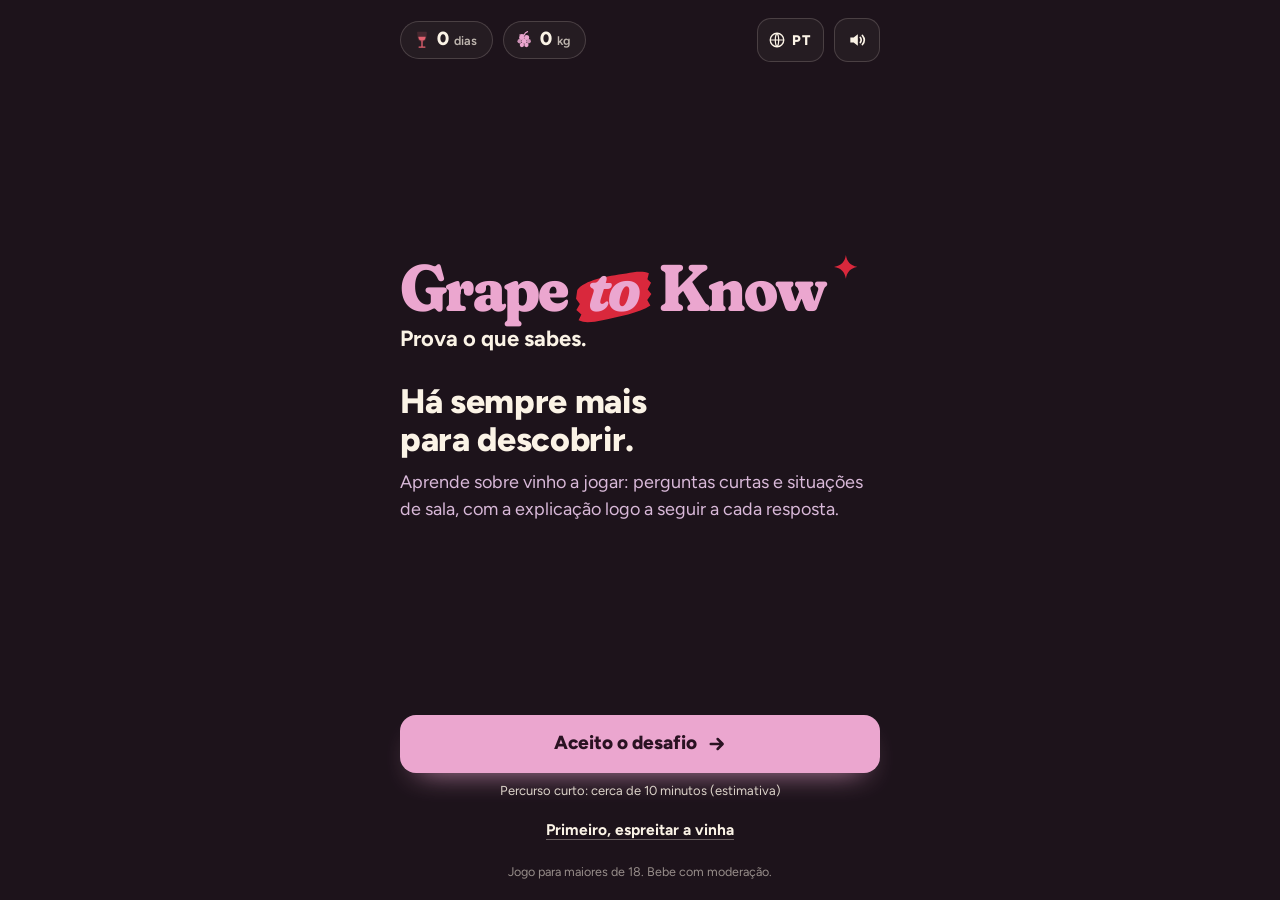
==== commit e9e6d976: "Jogo v57: nova introdução ao percurso (Vamos começar?) Co-Authored-By: Claude Opus 5.5 (1M context) " ====
--- a/jogo-previa-7481774e/index.html
+++ b/jogo-previa-7481774e/index.html
@@ -1080,10 +1080,22 @@
 .temas-l p{display:flex;flex-wrap:wrap;gap:6px;margin:6px 0 0}
 .temas-l p span{border:1.5px solid var(--line);border-radius:999px;padding:3px 10px;font-size:13px;background:var(--surface)}
 .rev-nota,.perc-nota{font-weight:700;margin:8px 0 0}
-.perc-passos{list-style:none;counter-reset:pp;padding:0;margin:0;display:flex;flex-direction:column;gap:8px}
-.perc-passos li{counter-increment:pp;display:grid;grid-template-columns:28px 1fr;column-gap:10px;background:var(--surface);border:1.5px solid var(--line);border-radius:14px;padding:10px 12px}
-.perc-passos li::before{content:counter(pp);grid-row:span 2;width:26px;height:26px;border-radius:50%;background:var(--wine);color:#fff;display:grid;place-items:center;font-weight:800;font-size:13px}
-.perc-passos span{font-size:13px;color:var(--muted)}
+.perc-passos{list-style:none;counter-reset:pp;padding:0;margin:0;display:flex;flex-direction:column;gap:12px}
+.perc-passos li{counter-increment:pp;display:grid;grid-template-columns:32px 1fr;column-gap:14px;row-gap:4px;align-items:center;text-align:left;background:var(--surface);border:1.5px solid var(--line);border-radius:14px;padding:16px 18px}
+.perc-passos li::before{content:counter(pp);grid-row:span 2;width:32px;height:32px;border-radius:50%;background:var(--wine);color:#fff;display:grid;place-items:center;font-weight:800;font-size:14px}
+.perc-passos span{font-size:13.5px;line-height:1.35;color:var(--muted)}
+/* intro do percurso (v57): menos leitura, mascote menor, pontos do fundo suaves */
+body:has(.perc-intro){background-image:radial-gradient(circle at 1px 1px, color-mix(in srgb,var(--line) 30%,transparent) 1px, transparent 0)}
+.perc-intro{gap:28px}
+.perc-intro .end-head{gap:6px}
+.end.perc-intro .mascot.somm{width:80px}
+.perc-intro .lead{max-width:34ch}
+.perc-dur{margin:4px 0 0;font-size:13.5px;color:var(--muted)}
+.perc-bloco{display:flex;flex-direction:column;gap:12px}
+.perc-rev{margin:0;font-size:13.5px;color:var(--muted);text-align:left;padding-inline:4px}
+.perc-intro .end-actions{gap:10px}
+.perc-sair{font-size:13.5px;margin:0 0 4px}
+@media (max-height:740px){.end.perc-intro .mascot.somm{width:64px}.perc-intro{gap:24px}.perc-intro .end-head{gap:4px}}
 .opts.partes{grid-template-columns:repeat(auto-fit,minmax(130px,1fr));margin-top:8px}
 .ec-tempo{font-size:12.5px;opacity:.8;margin:4px 0 0}
 .capa-tempo{font-size:13px;opacity:.85;margin:2px 0 0;text-align:center}
@@ -1115,7 +1127,7 @@
 // Mesas passam a "Serviço" (19 out 2026, autora): número pela ordem do jogo; ids internos ficam.
 var SERV = {1:1, 4:2, 2:3, 3:4};
 
-/* GTK-I18N-DATA */window.GTK_I18N={"en":{"Em que região de Portugal fica a Denominação de Origem Vinho Verde?":"Where in Portugal is the Vinho Verde Denomination of Origin?","Minho":"Minho","Alentejo":"Alentejo","Algarve":"Algarve","Dão":"Dão","O Vinho Verde vem do Minho, no noroeste do país. O nome não fala da cor do vinho: há quem o ligue à paisagem verde da região e quem o ligue a vinhos jovens e frescos.":"Vinho Verde comes from the Minho, in the north-west of the country. The name says nothing about the wine's colour: some link it to the region's green landscape, others to young, fresh wines.","Qual é a casta branca estrela de Monção e Melgaço?":"Which white grape is the star of Monção e Melgaço?","Arinto":"Arinto","Alvarinho":"Alvarinho","Encruzado":"Encruzado","Fernão Pires":"Fernão Pires","Monção e Melgaço é a casa do Alvarinho: aromático, com fruta de pomar e uma acidez viva.":"Monção e Melgaço is the home of Alvarinho: aromatic, with orchard fruit and lively acidity.","A Touriga Nacional é uma casta…":"Touriga Nacional is…","Branca":"A white grape","Rosé":"A rosé grape","Tinta":"A black grape","De mesa, não de vinho":"A table grape, not a wine grape","Tinta, e das mais famosas de Portugal. Aromas florais (violeta) e fruta escura. Brilha no Douro e no Dão.":"Black, and one of Portugal's most famous. Floral aromas (violet) and dark fruit. It shines in the Douro and the Dão.","As uvas do Vinho do Porto vêm de que região?":"Port grapes come from which region?","Porto":"Porto","Vila Nova de Gaia":"Vila Nova de Gaia","Douro":"Douro","Bairrada":"Bairrada","As uvas crescem no Douro. Gaia é onde o vinho tradicionalmente envelhecia nas caves, e daí a confusão.":"The grapes grow in the Douro. Gaia is where the wine traditionally aged in the lodges, hence the confusion.","O Encruzado é a casta branca mais emblemática de qual região?":"Encruzado is the flagship white grape of which region?","Setúbal":"Setúbal","Tejo":"Tejo","Vinhos Verdes":"Vinhos Verdes","O Dão. O Encruzado dá brancos com estrutura e capacidade de guarda.":"The Dão. Encruzado makes structured whites with ageing potential.","A Baga, tinta de taninos firmes e muita acidez, é típica de…":"Baga, a black grape with firm tannins and high acidity, is typical of…","Madeira":"Madeira","A Bairrada. A Baga também dá bons espumantes à região.":"Bairrada. Baga also gives the region fine sparkling wines.","O vinho de talha, fermentado em grandes jarras de barro, é tradição de…":"Talha wine, fermented in large clay jars, is a tradition of…","Açores":"Açores","O Alentejo, onde a técnica vem desde os romanos e continua viva.":"The Alentejo, where the technique dates back to the Romans and is still alive.","Que vinho fortificado português vem de uma ilha do Atlântico?":"Which Portuguese fortified wine comes from an Atlantic island?","Moscatel de Setúbal":"Moscatel de Setúbal","Carcavelos":"Carcavelos","O Madeira. Aguenta calor e oxigénio como poucos vinhos e, depois de aberto, dura muito mais do que a maioria.":"Madeira. It withstands heat and oxygen like few other wines and, once opened, lasts far longer than most.","Bucelas, perto de Lisboa, é famosa pelos brancos de qual casta?":"Bucelas, near Lisbon, is famous for whites made from which grape?","Loureiro":"Loureiro","Antão Vaz":"Antão Vaz","O Arinto, uma casta de acidez alta que mantém o vinho fresco mesmo em anos quentes.":"Arinto, a high-acid grape that keeps the wine fresh even in hot years.","Um vinho \"corked\" (com defeito de rolha) costuma cheirar a…":"A \"corked\" wine (with cork taint) usually smells of…","Frutos vermelhos":"Red fruit","Cartão molhado ou cave húmida":"Wet cardboard or a damp cellar","Baunilha":"Vanilla","Flores brancas":"White flowers","Cartão molhado ou cave húmida. É o defeito que dá nome ao nosso \"Corked!\". Nesse caso, pede-se outra garrafa.":"Wet cardboard or a damp cellar. It's the fault behind our very own \"Corked!\". If it happens, ask for another bottle.","Oh yeah! That was GRAPE TO KNOW!":"Oh yeah! That was GRAPE TO KNOW!","Grape job!":"Grape job!","Spot on!":"Spot on!","Cheers to that!":"Cheers to that!","Look at you, sommelier!":"Look at you, sommelier!","Corked! Lê a explicação e segue.":"Corked! Read the explanation and move on.","Corked! A próxima é tua.":"Corked! The next one's yours.","Corked! Next one is yours.":"Corked! Next one is yours.","Rolha em estágio":"Cork in training","Provador curioso":"Curious taster","Sommelier de bancada":"Armchair sommelier","Mestre das castas":"Master of varieties","Grape to Know total":"Totally Grape to Know","style=\"pointer-events:none\"":"style=\"pointer-events:none\"","Um bago inteiro com pruína e um bago cortado ao meio, presos ao engaço":"A whole berry with bloom and a berry cut in half, attached to the stem","GRAPE TO KNOW":"GRAPE TO KNOW","Ms. Cork":"Ms. Cork","Mr. Cork":"Mr. Cork","Desligar o som":"Turn sound off","Ligar o som":"Turn sound on","Som ligado":"Sound on","Som desligado":"Sound off","Novo":"New","Em breve":"Coming soon","Jogar":"Play","{1} bagos de vida":"{1} grapes left","Película":"Skin","A pele do bago. Guarda a cor (nas uvas tintas), os taninos e muitos aromas. O vinho tinto é tinto porque fermenta com as películas.":"The berry's skin. It holds the colour (in black grapes), the tannins and many aromas. Red wine is red because it ferments with the skins.","Polpa":"Pulp","A parte suculenta: água, açúcar e ácidos. Na maioria das castas é clara, mesmo nas tintas. Na fermentação, o açúcar vira álcool.":"The juicy part: water, sugar and acids. In most varieties it's pale, even in black grapes. During fermentation, the sugar turns into alcohol.","Grainhas":"Pips","As sementes. Têm taninos mais amargos e óleos, por isso a uva é prensada com cuidado para não as partir.":"The seeds. They hold harsher, more bitter tannins and oils, so grapes are pressed gently to avoid crushing them.","Engaço":"Stem","O \"esqueleto\" do cacho, que segura os bagos. Tem taninos verdes, por isso muitas vezes é retirado antes de fermentar: o desengace.":"The bunch's \"skeleton\", holding the berries. It has green tannins, so it is often removed before fermentation: destemming.","Pruína":"Bloom","A camada cerosa e esbranquiçada sobre a película. Ajuda a proteger o bago e pode transportar leveduras.":"The waxy, whitish layer on the skin. It helps protect the berry and can carry yeasts.","Toca na parte que dá a cor ao vinho tinto.":"Tap the part that gives red wine its colour.","Onde estão a água, o açúcar e os ácidos?":"Where are the water, sugar and acids?","Que parte tem os taninos mais amargos?":"Which part has the most bitter tannins?","Toca na camada cerosa e esbranquiçada.":"Tap the waxy, whitish layer.","E agora: o esqueleto que segura o cacho?":"And now: the skeleton that holds the bunch?","Cor, taninos e aromas":"Colour, tannins and aromas","Água, açúcar e ácidos":"Water, sugar and acids","Taninos amargos e óleos":"Bitter tannins and oils","O esqueleto do cacho":"The bunch's skeleton","Camada cerosa e esbranquiçada que cobre o bago":"Waxy, whitish layer covering the berry","A pele do bago: cor, taninos e aromas":"The berry's skin: colour, tannins and aromas","Parte suculenta: água, açúcar e ácidos":"Juicy part: water, sugar and acids","O esqueleto do cacho (o Ç escreve-se C)":"The bunch's skeleton (write Ç as C)","A semente do bago, de taninos amargos":"The berry's seed, with bitter tannins","Talhão 1 ·":"Plot 1 ·","O bago por dentro":"Inside the berry","kg de uva":"kg of grapes","Voltar à vinha":"Back to the vineyard","Progresso":"Progress","Toca em cada parte do bago e descobre o que faz. Depois, vem o teste.":"Tap each part of the berry and find out what it does. Then comes the test.","Descobre as 5 partes ({1}/5)":"Discover all 5 parts ({1}/5)","Já sei, testa-me!":"Got it, test me!","Toca no desenho · {1} de {2}":"Tap the drawing · {1} of {2}","Ver resultado":"See result","Continuar":"Continue","Liga as peças":"Match them up","Toca numa parte e depois na sua função. Sem errar, ganhas bónus.":"Tap a part, then its role. No slips earns you a bonus.","Perfect pairing!":"Perfect pairing!","Sem um único erro: +10 kg de bónus. A lição está feita: o Ruby espera por ti.":"Not a single slip: +10 kg bonus. Lesson done: Ruby is waiting for you.","Todas ligadas. A lição está feita: o Ruby espera por ti.":"All matched. Lesson done: Ruby is waiting for you.","Terminar a lição":"Finish the lesson","Palavras cruzadas":"Crossword","Todas as partes do bago estão aqui. Consegues sem espreitar?":"Every part of the berry is in here. Can you do it without peeking?","Horizontais":"Across","Verticais":"Down","Verificar":"Check","Ver solução":"Show solution",".xw input":".xw input","Backspace":"Backspace","Espreitaste… desta vez.":"You peeked… this time.","Cruzadas completas sem ajuda: +30 kg de uva.":"Crossword done with no help: +30 kg of grapes.","Viste a solução. Na próxima, tenta sem espreitar.":"You saw the solution. Next time, try it without peeking.","Voltar ao fim da lição":"Back to the lesson results",", {1} por preencher":", {1} still empty","Corked! {1} letra{2} errada{3}{4}.":"Corked! {1} wrong letter{2}{4}.","Falta{1} {2} letra{3}.":"{2} letter{3} still empty.","Virou vinagre… por agora":"Turned to vinegar… for now","Bago desvendado!":"Berry decoded!","Os bagos acabaram a meio. Volta a tentar: à segunda, as partes do bago ficam mais claras.":"You ran out of grapes halfway. Try again: second time round, the parts of the berry get clearer.","Cor, taninos, açúcar: já viste de onde vem cada um. Agora prova no talhão 2: oito perguntas, três bagos.":"Colour, tannins, sugar: now you know where each one comes from. Put it to the test in plot 2: eight questions, three grapes.","Lição por acabar":"Lesson unfinished","Lição concluída":"Lesson complete","Bónus opcional":"Optional bonus","Palavras cruzadas do bago":"Berry crossword","Sem ajuda, valem +30 kg de uva. Podes saltar e ir já ao Ruby.":"With no help, it's worth +30 kg of grapes. You can skip it and go straight to Ruby.","Quero a desforra":"I want a rematch","Seguir para o Ruby":"On to Ruby","Fazer as cruzadas":"Do the crossword","Lição · O bago por dentro":"Lesson · Inside the berry","Aceito o desafio":"Challenge accepted","Continuar a vindima":"Keep harvesting","Desafio avançado superado. Volta ao":"Advanced challenge cleared. Head back to","quando quiseres":"whenever you like","Grape":"Grape","Know":"Know","Prova o que sabes.":"Taste what you know.","Há sempre mais para descobrir.":"There's always more to discover.","Testa o que sabes, desafia quem percebe e descobre o que ainda te escapa. Cada resposta certa ou errada é mais uma garrafa no teu repertório.":"Test what you know, take on those in the know and discover what still escapes you. Every answer, right or wrong, is one more bottle in your repertoire.","Aceito o desafio{3}":"Challenge accepted{3}","Primeiro, espreitar a vinha":"First, a peek at the vineyard","Jogo para maiores de 18. Bebe com moderação.":"For over-18s only. Drink responsibly.","Pergunta":"Question","{3} bagos de vida":"{3} grapes left","Ms. Cork pergunta":"Ms. Cork asks","Mr. Cork pergunta":"Mr. Cork asks","Escape":"Escape","Rolha partida!":"Broken cork!","Dois erros seguidos. Respira fundo: até os melhores tremem.":"Two slips in a row. Take a deep breath: even the best get the jitters.","Virou vinagre!":"Turned to vinegar!","Acabaram os bagos. A desforra começa já a seguir.":"Out of grapes. Your rematch starts right after this.","POP POP!":"POP POP!","{1} seguidas! +15 kg de uva de bónus":"{1} in a row! +15 kg grape bonus","Os bagos acabaram, mas cada erro foi uma aula. Colheste {1} kg: vai buscar o resto.":"Out of grapes, but every slip was a lesson. You harvested {1} kg: go and get the rest.","Dez em dez e {1} kg colhidos. Quem te tira o título agora?":"Ten out of ten and {1} kg harvested. Who's taking the title off you now?","{1} kg colhidos. Estás perto do topo: faltam {2} para a ronda perfeita.":"{1} kg harvested. You're close to the top: {2} more for a perfect round.","{1} kg colhidos. Revê onde falhaste e volta: cada ronda afina o palato.":"{1} kg harvested. Check where you slipped and come back: every round sharpens the palate.","That was GRAPE TO KNOW!":"That was GRAPE TO KNOW!","Boa ronda!":"Good round!","Defender o título":"Defend the title","Bater o meu recorde":"Beat my record","Desafio Portugal{3}":"Portugal Challenge{3}","Lição":"Lesson","Ruby":"Ruby","Nível 1":"Level 1","Tawny":"Tawny","Nível 2":"Level 2","Vintage":"Vintage","Nível 3":"Level 3","Sal e Acidez":"Salt and Acidity","3 · Tawny":"3 · Tawny","Concluída":"Completed","Em curso":"In progress","Disponível":"Available","Por abrir":"Locked","Troféu da fase":"Phase trophy","já colhido":"already harvested","pronto a colher":"ready to harvest","abre depois de":"opens after","Caixote da vindima, {6} kg: {7}":"Harvest crate, {6} kg: {7}","ganha-se ao superar o Vintage":"won by clearing Vintage","Troféu da fase: {4}":"Phase trophy: {4}",", próximo passo":", next step","{3}, a tua guia":"{3}, your guide","Etapa 1 de 4 · Lição":"Stage 1 of 4 · Lesson","Toca em cada parte do bago e descobre o que faz: película, polpa, grainhas e mais. Depois, testa o que aprendeste.":"Tap each part of the berry and find out what it does: skin, pulp, pips and more. Then test what you've learnt.","Etapa {1} de 4 · Ronda do nível {2}":"Stage {1} of 4 · Level {2} round","abrir o {1}":"unlock {1}","superar o desafio avançado":"clear the advanced challenge","Rondas de {1} perguntas no nível {2}, com 2 situações de sala. Acerta {3} para {4}.":"Rounds of {1} questions at {2} level, with 2 on-the-floor scenarios. Get {3} right to {4}.","Melhor ronda:":"Best round:","Serviço de harmonização":"Food pairing service","Prova como o sal e a acidez do prato mudam o vinho. Não tranca o Tawny: podes jogá-la quando quiseres.":"See how salt and acidity in a dish change the wine. It doesn't lock Tawny: play it whenever you like.","Melhor resultado:":"Best score:","Recompensa":"Reward","Já colheste estes {1} kg de uva. Há mais à frente no caminho.":"You've already harvested these {1} kg of grapes. There's more further along the path.","Um caixote com {1} kg de uva para a tua vindima.":"A crate holding {1} kg of grapes for your harvest.","{1}Colhido":"{1}Harvested","{1}Pronto a colher":"{1}Ready to harvest","{1}Fica pronto quando concluíres a etapa {2}":"{1}Ready once you complete stage {2}","Caixote colhido":"Crate harvested","Caixote da vindima":"Harvest crate","Desafio da fase":"Phase challenge","Ruby, Tawny e Vintage superados. O troféu da Uva é teu.":"Ruby, Tawny and Vintage cleared. The Grape trophy is yours.","É teu quando superares o Vintage, a etapa 4: acerta {1} em {2} numa ronda.":"It's yours when you clear Vintage, stage 4: get {1} out of {2} right in one round.","{1}Ganho":"{1}Won","{1}Por ganhar":"{1}Still to win","Ver o troféu":"See the trophy","Troféu da Uva":"The Grape trophy","Abre quando concluíres a etapa 2 · Ruby.":"Opens when you complete stage 2 · Ruby.","Abre quando concluíres a etapa {1} · {2}.":"Opens when you complete stage {1} · {2}.","· é o teu próximo passo":"· your next step","Jogar outra vez":"Play again","Começar":"Start","O teu nível:":"Your level:","O teu nível sobe e desce com as rondas":"Your level goes up and down with each round","Como se joga":"How to play","Descobre o bago por dentro e supera os três níveis.":"Explore inside the berry and clear all three levels.","{1} de 4 etapas concluídas":"{1} of 4 stages complete","(prefers-reduced-motion: reduce)":"(prefers-reduced-motion: reduce)","mascot m-happy":"mascot m-happy","A seguir: {1}.":"Up next: {1}.","Bora à vindima!":"Off to the harvest!","Esta uva não se colhe sozinha.":"These grapes won't pick themselves.","mascot m-idle":"mascot m-idle",".topo .h-stat:nth-child(2) b":".topo .h-stat:nth-child(2) b","O teu progresso":"Your progress","Dias seguidos a jogar":"Days played in a row","Uva colhida":"Grapes harvested","nível mais alto{2}":"highest level{2}","perguntas diferentes respondidas":"different questions answered","acertadas pelo menos uma vez":"right at least once","O teu repertório na Uva":"Your repertoire in The Grape","{1} de {2} perguntas acertadas":"{1} of {2} questions right","A tua rolha, o repertório e as próximas fases":"Your cork, your repertoire and the phases ahead","A tua adega":"Your cellar","Joga a primeira ronda e o teu repertório começa a encher.":"Play your first round and your repertoire starts filling up.","Vinha":"Vineyard","{3} guarda tudo aqui":"{3} keeps it all here","Repertório":"Repertoire","A planta e o bago":"The plant and the berry","Ciclo, solos e clima":"Cycle, soils and climate","Do mosto ao vinho":"From must to wine","Serviço e harmonização":"Service and food pairing","Portugal":"Portugal","As 14 regiões":"The 14 regions","Portugal a fundo":"Portugal in Depth","Castas raras e rótulos":"Rare varieties and labels","Superada":"Cleared","{1}Em breve":"{1}Coming soon","Atrevida e sabida":"Bold and brainy","Elegante e trapalhão":"Dapper and clumsy","A tua rolha":"Your cork","Desafio avançado superado!":"Advanced challenge cleared!","Ruby, Tawny e Vintage superados. Já acertaste {1} das {2} perguntas da Uva: ainda há mais para descobrir.":"Ruby, Tawny and Vintage cleared. You've got {1} of the {2} Grape questions right: there's still more to discover.","Antes da primeira prova":"Before your first tasting","Quem te acompanha?":"Who's coming with you?","A tua rolha está contigo em cada pergunta. Podes trocar depois.":"Your cork is with you for every question. You can switch later.","Agora não":"Not now","Fechar":"Close","↑ Mais evidente":"↑ More noticeable","↓ Menos evidente":"↓ Less noticeable","Verdadeiro":"True","Falso":"False","Sal":"Salt","O sal acalma o amargo":"Salt calms bitterness","Regra de ouro: o prato não muda o vinho no copo, muda o que sentes. Depois de algo salgado, o vinho tende a parecer menos amargo, menos áspero e menos ácido, seja branco, rosé, tinto ou espumante.":"Golden rule: food doesn't change the wine in the glass, it changes what you perceive. After something salty, wine tends to seem less bitter, less harsh and less acidic, whether white, rosé, red or sparkling.","Escolha · Princípios da harmonização":"Pick one · Pairing principles","Provaste um tinto da Bairrada, comeste uns tremoços salgados e voltaste a provar o mesmo vinho. Parece-te diferente. O que mudou?":"You tasted a Bairrada red, ate some salty tremoços (lupin beans) and tasted the same wine again. It seems different. What changed?","A tua perceção do vinho":"Your perception of the wine","A composição do vinho no copo":"The wine's composition in the glass","A cor do vinho":"The wine's colour","A quantidade de álcool no vinho":"The amount of alcohol in the wine","O vinho no copo continua igual; a forma como o sentes pode mudar depois de comeres.":"The wine in the glass stays the same; the way you perceive it can change after eating.","O sal, por exemplo, pode fazer o vinho parecer menos amargo e mais macio.":"Salt, for example, can make wine seem less bitter and smoother.","Harmonizar começa aqui: perceber como a comida influencia o próximo gole.":"Pairing starts here: understanding how food affects the next sip.","Um tinto de Baga, depois de uns tremoços bem salgados. O que tende a acontecer ao amargor e à aspereza do vinho?":"A Baga red, after some very salty tremoços. What tends to happen to the wine's bitterness and harshness?","Tendem a diminuir":"They tend to decrease","Tendem a aumentar":"They tend to increase","Ficam sempre iguais":"They always stay the same","O vinho passa a parecer doce":"The wine starts to seem sweet","O tinto parece mais macio.":"The red seems smoother.","Petiscos salgados aceitam tintos de taninos firmes, como a Baga.":"Salty snacks can take reds with firm tannins, such as Baga.","Sardinhas assadas com sal grosso e um Alvarinho de Monção e Melgaço. Pensa só no sal: a acidez do vinho vai parecer…":"Grilled sardines with coarse salt and an Alvarinho from Monção e Melgaço. Think only about the salt: the wine's acidity will seem…","A acidez parece mais suave e a fruta sobressai.":"The acidity seems softer and the fruit stands out.","O sal tende a baixar a perceção da acidez; o vinho continua com a mesma acidez. A gordura da sardinha também conta, mas aqui isolamos o sal.":"Salt tends to lower the perception of acidity; the wine keeps the same acidity. The oiliness of the sardines also plays a part, but here we isolate the salt.","Um branco que sozinho parece cortante pode ficar mais redondo à mesa com um prato salgado.":"A white that seems sharp on its own can turn rounder at the table with a salty dish.","Amêndoas torradas com sal e um tinto do Douro de Touriga Nacional. Pensa só no sal: a fruta do vinho vai parecer…":"Salted roasted almonds and a Douro red made from Touriga Nacional. Think only about the salt: the wine's fruit will seem…","A fruta vem mais à frente.":"The fruit comes further forward.","Com o amargor e a aspereza a parecerem menores, a fruta tende a destacar-se mais.":"With bitterness and harshness seeming lower, the fruit tends to stand out more.","Um tinto jovem e firme mostra-se mais simpático com um petisco salgado.":"A young, firm red shows a friendlier side with a salty snack.","Verdadeiro ou falso? O sal só funciona com vinhos brancos.":"True or false? Salt only works with white wines.","Nos brancos, a acidez tende a parecer mais baixa; nos tintos, o amargor e os taninos tendem a parecer mais suaves.":"In whites, acidity tends to seem lower; in reds, bitterness and tannins tend to seem softer.","O sal muda a perceção, seja qual for a cor do vinho; a intensidade varia de pessoa para pessoa.":"Salt changes perception whatever the wine's colour; the intensity varies from person to person.","Com salgados, podes servir branco, rosé, tinto ou espumante; decide pelo resto do prato.":"With salty food, you can serve white, rosé, red or sparkling; let the rest of the dish decide.","Acidez":"Acidity","Ácido pede ácido":"Acid calls for acid","Depois de limão, tomate ou vinagre, o vinho tende a parecer menos ácido e mais frutado. Se tiver menos acidez do que o prato, tende a parecer chato. Pista: acidez do vinho pelo menos igual à do prato.":"After lemon, tomato or vinegar, wine tends to seem less acidic and fruitier. If it has less acidity than the dish, it tends to seem flat. Hint: wine acidity at least equal to the dish's.","Salada de tomate com vinagre e, a seguir, um Arinto de Bucelas. O que tende a acontecer à acidez do vinho?":"Tomato salad with vinegar, followed by an Arinto from Bucelas. What tends to happen to the wine's acidity?","Parece mais baixa":"It seems lower","Parece mais alta":"It seems higher","Desaparece":"It disappears","Passa a parecer amarga":"It starts to seem bitter","O Arinto tende a parecer mais suave e frutado.":"The Arinto tends to seem softer and fruitier.","O paladar adapta-se ao ácido do prato e, a seguir, a mesma acidez do vinho sobressai menos. O vinho não perdeu acidez.":"The palate adapts to the acid in the dish, so the wine's same acidity stands out less afterwards. The wine hasn't lost any acidity.","Vinhos de acidez alta, como o Arinto, aguentam pratos ácidos sem ficar apagados.":"High-acid wines, like Arinto, stand up to acidic dishes without fading.","Porque é que um vinho de acidez baixa pode parecer \"chato\" ao lado de seitan grelhado com molho de limão?":"Why can a low-acid wine seem \"flat\" next to grilled seitan with lemon sauce?","Ao lado do ácido do prato, a pouca acidez do vinho quase não se nota":"Next to the acid in the dish, the wine's low acidity barely registers","O limão estraga o vinho":"Lemon ruins the wine","O limão aumenta o álcool do vinho":"Lemon raises the wine's alcohol","Os brancos não combinam com limão":"Whites don't go with lemon","O vinho tende a parecer mole, sem frescura.":"The wine tends to seem flabby, lacking freshness.","O paladar já se adaptou ao ácido do limão; uma acidez pequena tende a passar despercebida.":"The palate has already adapted to the lemon's acid; a little acidity tends to go unnoticed.","Com pratos ácidos, procura acidez pelo menos igual: um Vinho Verde, um Arinto, um espumante.":"With acidic dishes, look for at least equal acidity: a Vinho Verde, an Arinto, a sparkling wine.","Salada de polvo com vinagre e coentros e um Vinho Verde Loureiro. A fruta do vinho vai parecer…":"Octopus salad with vinegar and coriander, and a Loureiro Vinho Verde. The wine's fruit will seem…","O vinho tende a parecer mais frutado e redondo.":"The wine tends to seem fruitier and rounder.","Depois do vinagre, o paladar adapta-se ao ácido: a acidez do vinho nota-se menos e a fruta nota-se mais.":"After the vinegar, the palate adapts to the acid: the wine's acidity shows less and the fruit shows more.","Um vinho de acidez viva acompanha bem pratos temperados com vinagre ou limão.":"A wine with lively acidity goes well with dishes dressed with vinegar or lemon.","Arroz de tomate e um tinto maduro, de acidez baixa. Pensa na acidez do tomate: a frescura do vinho vai parecer…":"Arroz de tomate (tomato rice) and a ripe, low-acid red. Think about the tomato's acidity: the wine's freshness will seem…","Falta frescura; o vinho pode parecer pesado.":"It lacks freshness; the wine may seem heavy.","Ao lado da acidez do tomate, a pouca acidez do vinho tende a deixar de se notar.":"Next to the tomato's acidity, the wine's low acidity tends to go unnoticed.","Para arroz de tomate, um tinto com mais acidez, como a Baga, ou um rosé fresco tendem a funcionar melhor.":"For arroz de tomate, a red with more acidity, like Baga, or a fresh rosé tends to work better.","Verdadeiro ou falso? Um prato ácido faz o vinho perder acidez.":"True or false? An acidic dish makes the wine lose acidity.","Só a perceção muda; a acidez do vinho é a mesma.":"Only the perception changes; the wine's acidity is the same.","É adaptação do paladar, não uma reação química no copo.":"It's the palate adapting, not a chemical reaction in the glass.","Quando um vinho \"muda\" à mesa, a pergunta certa é o que o prato fez à tua boca.":"When a wine \"changes\" at the table, the right question is what the dish did to your mouth.","Doçura, Amargo e Umami":"Sweetness, Bitterness and Umami","Doçura":"Sweetness","Doce seca o vinho":"Sweet dries out wine","O doce do prato tende a secar o vinho: menos fruta, e mais acidez, amargor e álcool à vista. Pista: o vinho pelo menos tão doce como o prato.":"Sweetness in a dish tends to dry out the wine: less fruit, and more acidity, bitterness and alcohol on show. Hint: wine at least as sweet as the dish.","Marmelada e um tinto seco do Douro. O que tende a acontecer?":"Marmelada (quince paste) and a dry Douro red. What tends to happen?","O vinho parece mais seco, ácido e amargo":"The wine seems drier, more acidic and more bitter","O vinho parece mais doce":"The wine seems sweeter","O vinho parece com menos álcool":"The wine seems lower in alcohol","Nada muda":"Nothing changes","A fruta apaga-se e sobressaem acidez, amargor e álcool.":"The fruit fades and acidity, bitterness and alcohol stand out.","O paladar habitua-se ao doce e deixa de sentir a pouca doçura do vinho; e o doce, que costuma disfarçar o ácido e o amargo, deixa de fazer esse papel.":"The palate gets used to the sweetness and stops noticing the wine's small amount of sugar; and sweetness, which usually masks acidity and bitterness, no longer does that job.","Com marmelada, procura um vinho com pelo menos a mesma doçura, como um Porto Tawny.":"With marmelada, look for a wine at least as sweet, such as a Tawny Port.","Para arroz doce, que pista ajuda mais a escolher o vinho?":"For arroz doce (rice pudding), which hint helps most when choosing the wine?","Vinho pelo menos tão doce como a sobremesa":"Wine at least as sweet as the dessert","Vinho o mais seco possível":"The driest wine possible","Vinho com muito tanino":"Wine with lots of tannin","Vinho com muito álcool":"Wine with lots of alcohol","Com um vinho mais seco do que a sobremesa, o vinho parece magro e ácido.":"With a wine drier than the dessert, the wine seems thin and acidic.","É a mesma adaptação ao doce; só um vinho com doçura suficiente mantém a fruta à mesa.":"It's the same adaptation to sweetness; only a wine with enough sweetness keeps its fruit at the table.","Moscatel de Setúbal, Porto ou Madeira doce são pontos de partida seguros para sobremesas.":"Moscatel de Setúbal, Port or sweet Madeira are safe starting points for desserts.","Pão de ló e um espumante Bruto Natural (quase sem açúcar). A acidez do espumante vai parecer…":"Pão de ló (sponge cake) and a Brut Nature sparkling wine (almost no sugar). The sparkling wine's acidity will seem…","O espumante tende a parecer mais agressivo e magro.":"The sparkling wine tends to seem sharper and leaner.","O doce do pão de ló tira protagonismo à pouca doçura do vinho e deixa a acidez à vista.":"The sweetness of the pão de ló upstages the wine's slight sweetness and leaves the acidity exposed.","Para sobremesas, um espumante meio-seco ou doce, ou um Moscatel, tende a resultar melhor do que um Bruto Natural.":"For desserts, a medium-dry or sweet sparkling wine, or a Moscatel, tends to work better than a Brut Nature.","Tofu salteado com cebola caramelizada (um doce ligeiro) e um branco seco e muito leve. A fruta do vinho vai parecer…":"Stir-fried tofu with caramelised onion (lightly sweet) and a very light, dry white. The wine's fruit will seem…","O branco pode parecer diluído.":"The white may seem diluted.","Mesmo um doce ligeiro pode reduzir a sensação de doçura e fruta do vinho.":"Even slight sweetness can reduce the sense of sweetness and fruit in the wine.","Um branco com fruta madura e mais corpo, como um Encruzado do Dão, aguenta melhor pratos com algum doce.":"A white with riper fruit and more body, like an Encruzado from the Dão, copes better with dishes that have some sweetness.","Bolo de mel da Madeira e um Madeira Malvasia, doce. O vinho vai parecer mais seco do que é?":"Bolo de mel (Madeira honey cake) and a sweet Madeira Malvasia. Will the wine seem drier than it is?","Sim, muito":"Yes, very","Pouco ou nada":"Little or not at all","O vinho mantém a fruta e o equilíbrio.":"The wine keeps its fruit and balance.","Com doçura igual ou maior do que a do prato, a adaptação ao doce não chega a apagar o vinho.":"With sweetness equal to or greater than the dish's, adapting to the sweetness doesn't flatten the wine.","Este é o raciocínio para qualquer sobremesa: compara a doçura do prato com a do vinho.":"This is the reasoning for any dessert: compare the dish's sweetness with the wine's.","Amargo":"Bitterness","Amargo soma amargo":"Bitter adds to bitter","Grelos salteados com alho, quase sem sal, e um tinto jovem e tânico do Douro. O que tende a acontecer?":"Grelos sautéed with garlic, barely salted, and a young, tannic Douro red. What tends to happen?","O vinho parece mais amargo":"The wine seems more bitter","O amargor dos grelos desaparece":"The bitterness of the grelos disappears","O amargor do vinho vem mais à frente e os taninos parecem mais duros.":"The wine's bitterness comes forward and the tannins seem harder.","Em qual destes pratos o amargo é a característica principal?":"In which of these dishes is bitterness the main feature?","Salada de rúcula e endívia":"Rocket and endive salad","Arroz doce":"Arroz doce","Sardinhas assadas":"Grilled sardines","Tremoços":"Tremoços","Com rúcula e endívia, o amargor do vinho tende a notar-se mais.":"With rocket and endive, the wine's bitterness tends to show more.","São folhas naturalmente amargas; o arroz doce é doce, as sardinhas são gordas e salgadas, os tremoços são salgados.":"They're naturally bitter leaves; arroz doce is sweet, sardines are oily and salty, tremoços are salty.","Identificar a característica dominante do prato é o primeiro passo de qualquer escolha.":"Spotting the dish's dominant feature is the first step in any choice.","Chocolate negro e um tinto seco e tânico. O amargor do vinho vai parecer…":"Dark chocolate and a dry, tannic red. The wine's bitterness will seem…","O vinho pode parecer amargo e seco.":"The wine may seem bitter and dry.","Aqui há dois fatores no mesmo sentido: o amargo do chocolate soma-se ao do vinho, e o doce tende a secar o vinho.":"Here two factors pull the same way: the chocolate's bitterness adds to the wine's, and the sweetness tends to dry out the wine.","Com chocolate negro, um vinho doce e com fruta, como um Porto Ruby ou LBV, tende a resultar melhor.":"With dark chocolate, a sweet, fruity wine like a Ruby or LBV Port tends to work better.","Os mesmos grelos, agora bem temperados com flor de sal, e o mesmo tinto. Em comparação com antes, o amargor do vinho vai parecer…":"The same grelos, now well seasoned with flor de sal, and the same red. Compared with before, the wine's bitterness will seem…","O vinho tende a parecer mais macio.":"The wine tends to seem smoother.","Os grelos são os mesmos; só mudou o sal, que tende a atenuar a perceção do amargor.":"The grelos are the same; only the salt changed, and salt tends to soften the perception of bitterness.","Corrigir o tempero também é harmonizar.":"Adjusting the seasoning is pairing too.","Verdadeiro ou falso? Um prato amargo tende a tornar mais macio um tinto tânico.":"True or false? A bitter dish tends to make a tannic red smoother.","O contrário: o tinto tende a parecer mais amargo e áspero.":"The opposite: the red tends to seem more bitter and harsh.","O amargor do prato e o do vinho tendem a somar-se.":"The bitterness of the dish and of the wine tend to add up.","Para pratos amargos, guarda os tintos mais tânicos para outra ocasião.":"For bitter dishes, save the most tannic reds for another occasion.","Umami":"Umami","Umami endurece o tinto":"Umami toughens reds","Qual destes ingredientes é rico em umami?":"Which of these ingredients is rich in umami?","Molho de soja":"Soy sauce","Limão":"Lemon","Açúcar":"Sugar","Malagueta":"Chilli","Ganhas uma pista: onde há umami, um tinto tânico tende a parecer mais amargo e áspero.":"You earn a hint: where there's umami, a tannic red tends to seem more bitter and harsh.","O molho de soja, tal como os cogumelos, o queijo curado ou o presunto, tem glutamato natural, associado ao gosto umami. Mas também tem muito sal, que pode compensar parte do efeito.":"Soy sauce, like mushrooms, aged cheese or cured ham, contains natural glutamate, linked to umami taste. But it is also very salty, which can offset part of the effect.","Antes de escolher, vê se o prato tem umami e se tem sal ou acidez para o equilibrar.":"Before choosing, check whether the dish has umami and whether it has salt or acidity to balance it.","Cogumelos salteados, sem sal, e um tinto jovem e muito tânico. O que tende a acontecer?":"Sautéed mushrooms, unsalted, and a young, very tannic red. What tends to happen?","O vinho parece mais amargo e áspero":"The wine seems more bitter and harsh","O vinho parece mais frutado":"The wine seems fruitier","Amargor e taninos ficam mais duros; a fruta recua.":"Bitterness and tannins get harder; the fruit recedes.","É o efeito que se observa em prova com o umami. Sem sal nem acidez no prato, nada o compensa.":"It's the effect observed in tasting with umami. With no salt or acidity in the dish, nothing offsets it.","Tempera os cogumelos com sal e um toque de limão, ou escolhe um tinto com menos tanino e mais fruta.":"Season the mushrooms with salt and a touch of lemon, or choose a red with less tannin and more fruit.","Seitan estufado com molho de cogumelos, quase sem sal, e um branco seco e leve. O amargor do vinho vai parecer…":"Seitan braised in mushroom sauce, barely salted, and a light, dry white. The wine's bitterness will seem…","O branco pode ficar com um final amargo.":"The white may end up with a bitter finish.","Cogumelos e seitan trazem umami; sem sal no prato a compensar, o amargor do vinho tende a notar-se mais.":"Mushrooms and seitan bring umami; with no salt in the dish to offset it, the wine's bitterness tends to show more.","Com pratos ricos em umami, um branco com mais fruta e textura, ou um rosé, tende a resistir melhor; um pouco de sal no prato também ajuda.":"With umami-rich dishes, a white with more fruit and texture, or a rosé, tends to hold up better; a little salt in the dish also helps.","Os mesmos cogumelos, agora com flor de sal e limão, e o mesmo tinto tânico. Os taninos vão parecer…":"The same mushrooms, now with flor de sal and lemon, and the same tannic red. The tannins will seem…","↑ Mais ásperos do que antes":"↑ Harsher than before","↓ Mais macios do que antes":"↓ Smoother than before","O vinho fica mais macio do que com os cogumelos sem tempero.":"The wine is smoother than with the unseasoned mushrooms.","Os cogumelos e o vinho são os mesmos; o sal tende a reduzir o amargor, e sal e acidez tendem a contrariar os efeitos do umami.":"The mushrooms and the wine are the same; salt tends to reduce bitterness, and salt and acidity tend to counter umami's effects.","Às vezes a melhor harmonização faz-se no tempero do prato, não na troca de vinho.":"Sometimes the best pairing happens in the seasoning, not by swapping the wine.","Arroz de cogumelos, rico em umami e pouco salgado, e um tinto com 15% de álcool. O calor do álcool vai parecer…":"Mushroom rice, rich in umami and lightly salted, and a red at 15% alcohol. The heat of the alcohol will seem…","O vinho pode parecer quente e pesado.":"The wine may seem hot and heavy.","Com pratos muito ricos em umami, vinhos de álcool moderado e pouco tânicos são escolhas mais seguras.":"With very umami-rich dishes, wines with moderate alcohol and little tannin are safer choices.","Gordura e Picante":"Fat and Chilli Heat","Gordura":"Fat","Gordura amacia o tanino":"Fat softens tannin","Azeite, queijo, enchidos e fritos tendem a amaciar os taninos. Acidez viva ou bolha deixam a boca limpa entre garfadas. \"Cortar a gordura\" é uma imagem: muda a sensação, não o prato.":"Olive oil, cheese, cured sausages and fried food tend to soften tannins. Lively acidity or bubbles leave the mouth clean between bites. \"Cutting through fat\" is a figure of speech: it changes the sensation, not the dish.","Leitão da Bairrada e um tinto de Baga, de taninos firmes. O que tende a acontecer aos taninos?":"Leitão da Bairrada (roast suckling pig) and a Baga red with firm tannins. What tends to happen to the tannins?","Parecem mais macios":"They seem softer","Parecem mais ásperos":"They seem harsher","Desaparecem do vinho":"They vanish from the wine","Ficam iguais":"They stay the same","O tinto parece mais suave.":"The red seems smoother.","Adstringência e sensação de gordura puxam em sentidos opostos; estudos de perceção mostram que alternar as duas tende a equilibrá-las. O sal do leitão também ajuda.":"Astringency and the feeling of fat pull in opposite directions; perception studies show that alternating the two tends to balance them. The salt in the leitão also helps.","Pratos gordos, como o leitão, aceitam tintos de taninos firmes. Na Bairrada, o espumante é o outro par clássico.":"Fatty dishes such as leitão can take reds with firm tannins. In Bairrada, sparkling wine is the other classic match.","Peixinhos da horta (feijão-verde em polme, frito) e um espumante da Bairrada. Porque é que esta dupla costuma agradar?":"Peixinhos da horta (battered, fried green beans) and a Bairrada sparkling wine. Why does this duo usually go down well?","A acidez e a bolha deixam sensação de limpeza depois do frito":"Acidity and bubbles leave a clean feeling after fried food","O espumante dissolve a gordura":"Sparkling wine dissolves fat","A bolha tira as calorias":"Bubbles remove the calories","O espumante tem gordura própria":"Sparkling wine has its own fat","A boca fica mais fresca entre garfadas.":"The mouth feels fresher between bites.","A acidez faz salivar e a bolha dá frescura. Não há prova de que o vinho dissolva a gordura.":"Acidity makes you salivate and bubbles bring freshness. There's no evidence that wine dissolves fat.","Com fritos, pensa em espumante, Vinho Verde ou brancos de acidez alta.":"With fried food, think sparkling wine, Vinho Verde or high-acid whites.","Seitan panado e frito e um branco de acidez baixa, sem bolha. A sensação na boca vai ficar…":"Breaded, fried seitan and a low-acid still white. The feel in the mouth will be…","↑ Mais fresca":"↑ Fresher","↓ Mais pesada":"↓ Heavier","O conjunto pode parecer pesado.":"The combination may feel heavy.","Sem acidez a fazer salivar, nada dá a sensação de limpeza entre garfadas.":"With no acidity to make you salivate, nothing gives that clean feeling between bites.","Com fritos e pratos de muito azeite, escolhe brancos de acidez viva, como um Arinto ou um Alvarinho.":"With fried food and dishes rich in olive oil, choose whites with lively acidity, like an Arinto or an Alvarinho.","Queijo da Serra e um tinto do Dão de Touriga Nacional. A aspereza dos taninos vai parecer…":"Queijo da Serra and a Dão red made from Touriga Nacional. The harshness of the tannins will seem…","Os taninos tendem a parecer mais polidos.":"The tannins tend to seem more polished.","Aqui há dois fatores no mesmo sentido: a gordura tende a suavizar a adstringência e o sal do queijo também ajuda.":"Here two factors pull the same way: fat tends to soften astringency and the cheese's salt also helps.","Queijos gordos e curados são bons parceiros de tintos estruturados.":"Rich, aged cheeses are good partners for structured reds.","Verdadeiro ou falso? Quando se diz que o vinho \"corta a gordura\", o que muda é a sensação na boca, não a gordura do prato.":"True or false? When people say wine \"cuts through fat\", what changes is the feel in the mouth, not the fat in the dish.","A sensação de peso e de gordura na boca.":"The feeling of weight and fat in the mouth.","Acidez e bolha refrescam; nenhuma reação no copo tira gordura ao prato.":"Acidity and bubbles refresh; no reaction in the glass removes fat from the dish.","Explica a escolha ao cliente pelo efeito (\"refresca entre garfadas\"), não por química inventada.":"Explain the choice to the guest by its effect (\"refreshes between bites\"), not by made-up chemistry.","Picante":"Chilli heat","Malagueta + álcool = ardor":"Chilli + alcohol = burn","Picante é a malagueta (piri-piri); cominhos ou canela dão sobretudo aroma. Com malagueta, o álcool tende a arder mais e os taninos notam-se mais. Álcool moderado e um toque de doçura acalmam. Varia de pessoa para pessoa.":"Heat comes from chilli (piri-piri); cumin or cinnamon mainly bring aroma. With chilli, alcohol tends to burn more and tannins show more. Moderate alcohol and a touch of sweetness calm things down. It varies from person to person.","Qual destes ingredientes traz ardor, e não apenas aroma?":"Which of these ingredients brings heat, not just aroma?","Cominhos":"Cumin","Canela":"Cinnamon","Coentros":"Coriander","Com piri-piri, o vinho pode parecer mais quente.":"With piri-piri, the wine may seem hotter.","A capsaicina provoca uma sensação de ardor; cominhos, canela e coentros perfumam sem esse efeito.":"Capsaicin causes a burning sensation; cumin, cinnamon and coriander add fragrance without that effect.","Antes de escolher, pergunta: isto arde ou só perfuma?":"Before choosing, ask: does it burn, or just add aroma?","Porque é que um tinto com muito álcool pode arder mais com piri-piri?":"Why can a high-alcohol red burn more with piri-piri?","A capsaicina e o álcool ativam o mesmo sensor de ardor na boca":"Capsaicin and alcohol trigger the same heat sensor in the mouth","O piri-piri aumenta o álcool do vinho":"Piri-piri raises the wine's alcohol","O álcool torna o prato mais picante":"Alcohol makes the dish spicier","É só impressão: não acontece":"Just an impression: it doesn't happen","O ardor soma-se.":"The burn adds up.","A capsaicina ativa um recetor de calor e dor (TRPV1); o álcool torna esse recetor mais sensível. O vinho tem o mesmo álcool; tu tendes a senti-lo mais. A sensibilidade varia de pessoa para pessoa.":"Capsaicin activates a heat and pain receptor (TRPV1); alcohol makes that receptor more sensitive. The wine has the same alcohol; you tend to feel it more. Sensitivity varies from person to person.","Com pratos picantes, prefere vinhos de álcool moderado.":"With spicy dishes, go for wines with moderate alcohol.","Frango de churrasco com piri-piri e um tinto do Alentejo com 15% de álcool. O ardor vai parecer…":"Piri-piri grilled chicken and an Alentejo red at 15% alcohol. The burn will seem…","O vinho parece quente, e o prato também.":"The wine seems hot, and so does the dish.","Álcool alto e capsaicina tendem a somar-se no mesmo sensor.":"High alcohol and capsaicin tend to add up on the same sensor.","Guarda os tintos potentes para pratos sem malagueta.":"Save powerful reds for dishes without chilli.","Tofu salteado com piri-piri e um Vinho Verde leve, de álcool baixo e meio-seco. O ardor vai parecer…":"Stir-fried tofu with piri-piri and a light, low-alcohol, medium-dry Vinho Verde. The burn will seem…","O conjunto fica mais confortável.":"The pairing feels more comfortable.","Aqui há dois fatores no mesmo sentido: menos álcool soma menos ardor, e o açúcar tende a atenuar a sensação da capsaicina.":"Here two factors pull the same way: less alcohol means less burn, and sugar tends to soften the capsaicin sensation.","Com picante, brancos leves com um toque de doçura e rosés frutados são escolhas seguras.":"With chilli heat, light whites with a touch of sweetness and fruity rosés are safe choices.","Carne de porco à alentejana, temperada com massa de pimentão e cominhos, sem malagueta, e um tinto do Alentejo. O ardor do álcool vai parecer…":"Carne de porco à alentejana, seasoned with massa de pimentão and cumin, no chilli, and an Alentejo red. The alcohol burn will seem…","↑ Muito mais evidente":"↑ Much more noticeable","Praticamente igual":"Practically the same","Pouco; as especiarias dão aroma, não ardor.":"Barely; the spices bring aroma, not burn.","A massa de pimentão (de pimento doce) e os cominhos não trazem o ardor da malagueta.":"Massa de pimentão (sweet red pepper paste) and cumin don't bring chilli's burn.","Não é preciso fugir do tinto só porque o prato tem especiarias. O que pede cuidado é o picante.":"No need to avoid red just because the dish has spices. It's chilli heat that calls for care.","{3} perguntas · no jogo final abre depois d{4}{5}":"{3} questions · in the final game, opens after {4}{5}","Provar":"Taste","Rondas à mesa · em teste":"Table rounds · in testing","Antes de escolher vinhos, descobre como o prato muda o que sentes no copo.":"Before choosing wines, discover how a dish changes what you sense in the glass.","À mesa {5} ·":"Service {5} ·","Passo {2} de {3}":"Step {2} of {3}","Percebi. Testa-me":"Got it. Test me","Compreender":"Understand","Prever":"Predict","vf prever":"vf prever","O que muda":"What changes","Porquê":"Why","Como usar":"How to use it","Ver o resultado":"See the result","Serviço perfeito!":"Perfect service!","{1} em {2}: previste todos os efeitos de {3}. Leva estas pistas para a próxima refeição e confirma-as no copo.":"{1} out of {2}: you predicted every effect of {3}. Take these hints to your next meal and check them in the glass.","Bem servido!":"Well served!","{1} em {2}. Boa leitura de {3}. Revê as pistas abaixo e vai à mesa perfeita.":"{1} out of {2}. A good read of {3}. Review the hints below and go for the perfect table.","Quero a mesa perfeita":"I want the perfect table","A mesa está a compor-se":"The table is coming together","{1} em {2}. Já reconheces parte dos efeitos de {3}. Mais uma ronda ajuda a consolidar.":"{1} out of {2}. You already spot some of the effects of {3}. One more round helps lock them in.","Vamos rever a mesa":"Let's review the table","{1} em {2}. Estes efeitos pedem prática. Relê as pistas abaixo e volta a provar: cada ronda afina o palato.":"{1} out of {2}. These effects take practice. Reread the hints below and taste again: every round sharpens the palate.","Rever e jogar outra vez":"Review and play again","À mesa {2} · {3}":"Service {2} · {3}","kg colhidos":"kg harvested","As pistas desta mesa":"This table's hints","Corked! Esta volta para a desforra.":"Corked! This one's coming back for a rematch.","Níveis da fase":"Phase levels","Já acertaste neste nível":"Already right at this level","· desafio superado":"· challenge cleared","Subir de nível mostra uma boa ronda. O repertório cresce pergunta a pergunta.":"Levelling up shows a good round. Your repertoire grows question by question.","‹ A tua vinha":"‹ Your vineyard","As regras da vindima":"The harvest rules","Como se ganham kg":"How to earn kg","Combo":"Combo","3 certas seguidas: estoura o espumante e cada uva vale a dobrar. 6 seguidas: a triplicar.":"3 right in a row: pop the sparkling wine and every grape counts double. 6 in a row: triple.","⏱ Rápido":"⏱ Quick","Responde antes de o copo esvaziar e ganhas +5 kg.":"Answer before the glass empties and earn +5 kg.","A última pergunta é a garrafa de ouro: vale o dobro.":"The last question is the golden bottle: it's worth double.","Como se sobe de nível":"How to level up","Sobes de nível 🍾":"You level up 🍾","Ficas, mas com a rolha partida":"You stay, but with a broken cork","Vira vinagre e desces um nível":"Vinegar: you drop a level","Falhaste uma? Volta numa das rondas seguintes desse nível (até três por ronda), para te dares a desforra. O resto da ronda traz primeiro perguntas que ainda não viste.":"Missed one? It comes back in one of that level's next rounds (up to three per round), so you get your rematch. The rest of the round brings questions you haven't seen yet first.","Modo de teste":"Test mode","Recomeçar do zero":"Start from scratch","Para rever as perguntas de cada nível, e as três mesas sem ter de lá chegar. Sai antes de o jogo abrir ao público. {6} perguntas no total, {7} por ronda.":"To review each level's questions, and the three tables, without having to get there. Removed before the game goes public. {6} questions in total, {7} per round.","Escolher nível":"Choose level","Rever as mesas":"Review the tables","Sair da ronda":"Leave the round","Pergunta {2} de {3}":"Question {2} of {3}","Toca no desenho":"Tap the drawing","Verdadeiro ou falso?":"True or false?","🍾 Garrafa de ouro! Esta vale o dobro.":"🍾 Golden bottle! This one's worth double.","· ⏱ rápida":"· ⏱ quick","· combo x{1}":"· combo x{1}","· ouro x2":"· gold x2","🍾 Combo x{1}: cada uva vale {2}":"🍾 Combo x{1}: every grape is worth {2}","Rolha partida! Mais um erro e vira vinagre.":"Broken cork! One more slip and it turns to vinegar.","{1} seguidas! Agora cada uva vale {2}":"{1} in a row! Every grape is now worth {2}","Dois erros. Mais um e vira vinagre: respira fundo.":"Two slips. One more and it turns to vinegar: deep breath.","Na sala":"On the floor","O que se passa":"What's happening","Subiste ao {1}!":"Up to {1}!","{1} em {2}, sem tremer. No {3}, as perguntas ficam mais exigentes. Aceitas?":"{1} out of {2}, without a wobble. At {3}, the questions get tougher. Up for it?","{1} em {2}. No {3}, as perguntas ficam mais exigentes. Aceitas?":"{1} out of {2}. At {3}, the questions get tougher. Up for it?","Vintage sem um único erro. Ainda há perguntas da Uva por descobrir: cada ronda traz primeiro as que não viste.":"Vintage without a single slip. There are still Grape questions to discover: each round brings the ones you haven't seen first.","Vintage com um erro só. Ainda há perguntas da Uva por descobrir, e a ronda perfeita também.":"Vintage with just one slip. There are still Grape questions to discover, and the perfect round too.","Jogar outra ronda":"Play another round","Quase! Ficas no {1}":"So close! You stay at {1}","Dois erros e a rolha aguentou. Até três das que falhaste voltam na próxima ronda. Com 0 ou 1 erro, sobes.":"Two slips and the cork held. Up to three of the ones you missed come back next round. With 0 or 1 slips, you go up.","Desta vez subo":"This time I'm going up","Voltas ao {1} para afinar o palato. As que falhaste no {2} ficam guardadas para quando lá voltares.":"Back to {1} to sharpen your palate. The ones you missed at {2} are saved for when you return.","Voltar a subir":"Climb back up","Toda a gente começa no Ruby. Até três das que falhaste voltam na próxima ronda: desta vez, apanha-as.":"Everyone starts at Ruby. Up to three of the ones you missed come back next round: this time, catch them.","· Ronda perfeita":"· Perfect round","🏆 Novo recorde no {1}{2}":"🏆 New record at {1}{2}","🏆 Recorde {1} kg · faltaram {2} kg":"🏆 Record {1} kg · {2} kg short","🍾 Melhor combo: {1} seguidas":"🍾 Best combo: {1} in a row","resposta rápida":"quick answer","respostas rápidas":"quick answers","a que falhaste":"the one you missed","as {1} que falhaste":"the {1} you missed","Voltam numa das próximas rondas deste nível, para a desforra.":"They come back in one of this level's next rounds, for your rematch.","Abriu na vinha":"Now open in the vineyard","Serviço 1 · Sal e Acidez":"Service 1 · Salt and Acidity","Leva o que sabes da uva para a mesa: prevê como o prato muda o vinho.":"Take what you know about grapes to the table: predict how a dish changes the wine.","Sentar à mesa":"Take a seat","Ronda {2} · {3}{4}":"Round {2} · {3}{4}","Os grelos já são amargos. Com um tinto tânico, os dois amargores tendem a somar-se e o vinho fica mais áspero.":"Grelos are bitter already. With a tannic red, the two kinds of bitterness tend to add up and the wine turns rougher.","Com grelos, escolhe um tinto com fruta e pouco tanino, ou um branco com corpo: acompanham o prato sem lhe somar amargor.":"With grelos, pick a fruity red with little tannin, or a full-bodied white: they go with the dish without adding bitterness.","O sal tende a atenuar o amargor, e os taninos tendem a parecer menos ásperos.":"Salt tends to soften bitterness, and the tannins tend to feel less harsh.","Grelos, rúcula, chocolate negro ou café tendem a somar-se ao amargor do vinho, e um tinto tânico fica mais áspero. Fruta, pouco tanino ou um toque de doçura suavizam.":"Grelos (turnip tops), rocket, dark chocolate or coffee tend to add to the wine's bitterness, and a tannic red gets harsher. Fruit, low tannin or a touch of sweetness soften it.","O umami tende a aumentar a sensação de calor do álcool.":"Umami tends to increase the sense of alcohol heat.","Idioma":"Language","Português":"Português","English":"English","Español":"Español","{1} seguidas":"{1} in a row","explica":"explains","{3} explica":"{3} explains","A seguir:":"Next:","A seguir":"Next","4 · Vintage":"4 · Vintage","2 · Ruby":"2 · Ruby","de {6}":"of {6}","VINAGRE":"VINEGAR","TINTO":"RED","ESPUMANTE":"BUBBLY","· Recorde {1}/10":"· Best {1}/10","Serviço 1":"Service 1","Serviço 2":"Service 2","Serviço 3":"Service 3","Serviço {2}":"Service {2}","Etapa {1}":"Stage {1}","{3} de {4}":"{3} of {4}","{1} de {2}":"{1} of {2}","{3} de 4":"{3} of 4","{1} de 4":"{1} of 4","Colher +{1} kg{2}":"Harvest +{1} kg{2}","agora":"now","Fase 1":"Phase 1","A Uva":"The Grape","A Vinha":"The Vineyard","A Adega":"The Winery","À Mesa":"At the Table","À mesa":"At the table","Fase 1 · A Uva":"Phase 1 · The Grape","etapas":"stages","dia":"day","dias":"days","· superado":"· cleared","A viagem":"The journey","Vamos {5}":"Let's go {5}","o Ruby":"Ruby","a Fase 2 · A Vinha":"Phase 2 · The Vineyard","a Fase 3 · A Adega":"Phase 3 · The Winery","melhor {1}/{2}":"best {1}/{2}","erro":"slip","erros":"slips","certas":"right","🍾 Ouro":"🍾 Gold","0 ou 1 erro":"0 or 1 slip","2 erros":"2 slips","3 erros":"3 slips","Situação de sala":"On the floor","a dobrar":"double","a triplicar":"triple","Rever {1}":"Review {1}","Rever":"Review","Vamos":"Let's go","{1} · é o teu próximo passo":"{1} · your next step","✓ {1}":"✓ {1}","Corked! {1} letras erradas, {2} por preencher.":"Corked! {1} wrong letters, {2} still empty.","Corked! {1} letras erradas.":"Corked! {1} wrong letters.","Corked! {1} letra errada, {2} por preencher.":"Corked! {1} wrong letter, {2} still empty.","Corked! {1} letra errada.":"Corked! {1} wrong letter.","abre depois de {1}":"opens after {1}","ganho":"won","Etapa {1}, {2}: {3}, próximo passo":"Stage {1}, {2}: {3}, next step","Etapa {1}, {2}: {3}":"Stage {1}, {2}: {3}","Serviço 1, {1}: {2}, próximo passo":"Service 1, {1}: {2}, next step","Serviço 1, {1}: {2}":"Service 1, {1}: {2}","o Ruby · {1}":"Ruby · {1}","a Fase 2 · A Vinha · {1}":"Phase 2 · The Vineyard · {1}","a Fase 3 · A Adega · {1}":"Phase 3 · The Winery · {1}","{1} · ⏱ rápida{2}":"{1} · ⏱ quick{2}","{1} · combo x{2}":"{1} · combo x{2}","{1} · ouro x2":"{1} · gold x2","⏱ {1} respostas rápidas":"⏱ {1} quick answers","⏱ 1 resposta rápida":"⏱ 1 quick answer","Ronda {1} · {2} · Ronda perfeita":"Round {1} · {2} · Perfect round","{1} · Ronda perfeita":"{1} · Perfect round","+ Mesa {1}":"+ Table {1}","Compreender · {1}":"Understand · {1}","Prever · {1}":"Predict · {1}","{1} · melhor {2}/{3}":"{1} · best {2}/{3}","{1}, próximo passo":"{1}, next step","s, {1} por preencher":"s, {1} still empty","{1}.":"{1}.","Fase 2":"Phase 2","Fases do jogo":"Game phases","A Vinha abre quando chegares ao Vintage da Uva.":"The Vineyard opens when you reach Vintage in The Grape.","Fase 2 · A Vinha: abre quando chegares ao Vintage da Uva":"Phase 2 · The Vineyard: opens when you reach Vintage in The Grape","Fase 2 · A Vinha":"Phase 2 · The Vineyard","Lê o clima, o solo e o ano da videira, e supera os três níveis.":"Read the climate, the soil and the vine's year, and clear all three levels.","O ano da videira":"The vine's year","Do abrolhamento à vindima: descobre as fases do ano da videira, põe-nas por ordem e mostra que sabes quando acontece cada coisa.":"From budburst to harvest: discover the stages of the vine's year, put them in order and show you know when each thing happens.","Prova como a doçura, o amargo e o umami do prato mudam o vinho. Não tranca o Tawny: podes jogá-la quando quiseres.":"See how sweetness, bitterness and umami in a dish change the wine. It doesn't lock Tawny: play it whenever you like.","Ruby, Tawny e Vintage superados. O troféu da Vinha é teu.":"Ruby, Tawny and Vintage cleared. The Vineyard trophy is yours.","Troféu da Vinha":"The Vineyard trophy","Ruby, Tawny e Vintage superados. Já acertaste {1} das {2} perguntas da Vinha: ainda há mais para descobrir.":"Ruby, Tawny and Vintage cleared. You've got {1} of the {2} Vineyard questions right: there's still more to discover.","A vinha não se trabalha sozinha.":"This vineyard won't tend itself.","O teu repertório na Vinha":"Your repertoire in The Vineyard","Vintage sem um único erro. Ainda há perguntas da Vinha por descobrir: cada ronda traz primeiro as que não viste.":"Vintage without a single slip. There are still Vineyard questions to discover: each round brings the ones you haven't seen first.","Vintage com um erro só. Ainda há perguntas da Vinha por descobrir, e a ronda perfeita também.":"Vintage with just one slip. There are still Vineyard questions to discover, and the perfect round too.","Serviço 3 · Doçura, Amargo e Umami":"Service 3 · Sweetness, Bitterness and Umami","Da vinha para a mesa: prevê como o doce, o amargo e o umami do prato mudam o vinho.":"From vineyard to table: predict how sweetness, bitterness and umami in a dish change the wine.","Abriu uma fase nova":"A new phase is open","Do gomo à vindima: clima, solos e o ano da videira. Muda de fase no topo do mapa.":"From bud to harvest: climate, soils and the vine's year. Switch phases at the top of the map.","Espreitar a Vinha":"Peek at The Vineyard","Lição ·":"Lesson ·","Lição · {1}":"Lesson · {1}","Toca em cada fase do ano da videira e descobre o que acontece. Depois, vem o teste.":"Tap each stage of the vine's year and find out what happens. Then comes the test.","Descobre as {1} fases ({2}/{3})":"Discover all {1} stages ({2}/{3})","Põe por ordem":"Put them in order","O ano inteiro, do gomo ao repouso.":"The whole year, from bud to rest.","Começa no abrolhamento e segue o ano da videira até ao repouso.":"Start at budburst and follow the vine's year all the way to dormancy.","Abrolhamento, floração, vingamento, pintor, maturação, vindima, queda da folha e repouso. Agora, mostra que sabes quando acontece cada coisa.":"Budburst, flowering, fruit set, véraison, ripening, harvest, leaf fall and dormancy. Now show you know when each thing happens.","Em que fase? · {1} de {2}":"Which stage? · {1} of {2}","Ano da videira desvendado!":"The vine's year, unlocked!","Do abrolhamento ao repouso, já viste o que acontece e quando. Agora prova no Ruby: oito perguntas, três bagos.":"From budburst to dormancy, you've seen what happens and when. Now prove it in Ruby: eight questions, three grapes.","Os bagos acabaram a meio. Volta a tentar: à segunda, o ano da videira fica mais claro.":"You ran out of grapes halfway. Try again: second time round, the vine's year gets clearer.","Em poucas palavras":"In a nutshell","Ms. Cork pergunta · {1}":"Ms. Cork asks · {1}","Mr. Cork pergunta · {1}":"Mr. Cork asks · {1}","Cor, taninos, açúcar: já viste de onde vem cada um. Agora prova no Ruby: oito perguntas, três bagos.":"Colour, tannins, sugar: now you know where each one comes from. Now prove it in Ruby: eight questions, three grapes.","Toca no desenho · {1}":"Tap the drawing · {1}","Verdadeiro ou falso? · {1}":"True or false? · {1}","Tudo aberto":"Everything open","✓ Tudo aberto":"✓ Everything open","Abrir tudo":"Open everything","Todas as etapas, as duas fases e as mesas estão abertas. O teu progresso continua guardado neste dispositivo.":"Every stage, both phases and the tables are open. Your progress stays saved on this device.","Só abre o que já conquistaste. Toca para abrir tudo outra vez.":"Only what you've earned is open. Tap to open everything again.","Toca outra vez para apagar":"Tap again to erase","O vinho parece mais amargo e os taninos mais ásperos.":"The wine seems more bitter and the tannins harsher.","O amargor dos grelos junta-se ao do vinho: dois amargos seguidos tendem a reforçar-se.":"The bitterness of the grelos (turnip tops) adds to the wine's: two bitter things in a row tend to reinforce each other.","Com grelos, escolhe um tinto com fruta e pouco tanino, ou um branco com corpo.":"With grelos, pick a fruity red with little tannin, or a full-bodied white.","O sal tende a atenuar o amargor na boca, e a aspereza dos taninos também tende a parecer menor.":"Salt tends to soften bitterness in the mouth, and tannin harshness also tends to seem lower.","O umami tende a fazer o álcool parecer mais quente na boca.":"Umami tends to make the alcohol feel hotter in the mouth.","Fase {1} · {2}: abre quando chegares ao Vintage da Uva":"Phase {1} · {2}: opens when you reach Vintage in The Grape","Mesa":"Table","Serviço":"Service","Dar a minha opinião":"Give my feedback","Estás a testar o jogo. Conta-nos o que achaste: são seis perguntas rápidas.":"You're testing the game. Tell us what you think: just six quick questions.","A tua opinião":"Your feedback","Histórias e ícones":"Stories and icons","O vinho do Porto, o Douro e outras histórias":"Port wine, the Douro and other stories","Portugal no Mundo":"Portugal in the World","Os vinhos portugueses que ficaram famosos lá fora":"The Portuguese wines that became famous abroad","+ Serviço {1}":"+ Service {1}","As bases":"The basics","Portugal, região a região":"Portugal, region by region","O que a uva dá ao copo":"What the grape brings to the glass","Porque o mesmo vinho muda de sítio e de ano":"Why the same wine changes with place and year","Como se faz e porque sabe assim":"How it's made and why it tastes that way","Alvarinho, Loureiro e frescura atlântica":"Alvarinho, Loureiro and Atlantic freshness","Vinhas de altitude no interior norte":"High-altitude vineyards in the inland north","Socalcos de xisto e Vinho do Porto":"Schist terraces and Port wine","Espumantes de altitude":"High-altitude sparkling wines","Baga e espumante":"Baga and sparkling wine","Granito, Touriga Nacional e Encruzado":"Granite, Touriga Nacional and Encruzado","Vinhas altas perto da Serra da Estrela":"High vineyards near the Serra da Estrela","Brisa atlântica, de Colares a Bucelas":"Atlantic breeze, from Colares to Bucelas","Planícies junto ao rio e Fernão Pires":"River plains and Fernão Pires","Moscatel e Castelão":"Moscatel and Castelão","Planície, calor e vinho de talha":"Plains, heat and talha wine","Sol, mar e Negra Mole":"Sun, sea and Negra Mole","Vinho Madeira e vinhas em socalco":"Madeira wine and terraced vineyards","Vinhas na lava, de frente para o mar":"Vineyards in lava, facing the sea","{1}Por abrir":"{1}Locked","Umami é o gosto \"saboroso\" dos cogumelos, do queijo curado, do presunto e do molho de soja. Com ele, o vinho tende a parecer mais amargo e áspero, e o álcool mais quente. Sal ou acidez no prato atenuam.":"Umami is the \"savoury\" taste of mushrooms, aged cheese, cured ham and soy sauce. With it, wine tends to seem more bitter and harsh, and the alcohol hotter. Salt or acidity in the dish soften this.","Ver porquê":"See why","A tua vinha":"Your vineyard","{1} em {2}. Antes do {3}, abriu uma mesa na vinha: senta-te e prova.":"{1} out of {2}. Before {3}, a table has opened in the vineyard: take a seat and taste.","Seguir para o {1}":"Move on to {1}","🏆 Novo recorde: +{1} kg":"🏆 New record: +{1} kg","🏆 Primeiro recorde":"🏆 First record","🏆 A {1} kg do recorde":"🏆 {1} kg short of your record","🍾 {1} seguidas":"🍾 {1} in a row","⏱ {1} rápidas":"⏱ {1} quick","⏱ 1 rápida":"⏱ 1 quick","O ano inteiro por ordem! +15 kg de uva de bónus":"The whole year in order! +15 kg bonus grapes","Para refazer":"To redo","Desforra completa!":"Revenge complete!","{1} de {2} acertadas":"{1} of {2} right","Ficam {1} na lista. As que erraste agora continuam lá, à tua espera.":"{1} left on the list. The ones you just missed are still there, waiting for you.","A lista está vazia. Quando errares uma pergunta, ela volta para aqui.":"The list is empty. When you miss a question, it comes back here.","Refazer outra vez":"Redo again","Voltar à adega":"Back to the cellar","Refazer":"Redo","As perguntas que falhaste. Acerta e saem da lista; erra e voltam.":"The questions you missed. Get them right and they leave the list; miss them and they come back.","Nada para refazer. Quando errares uma pergunta, ela fica guardada aqui para a desforra.":"Nothing to redo. When you miss a question, it's kept here for your revenge.","dia seguido":"day in a row","dias seguidos":"days in a row","perguntas acertadas":"questions right","Por começar":"Not started","O que já sabes":"What you already know","Supera o primeiro nível e o resumo do que aprendeste fica aqui.":"Clear the first level and a summary of what you've learnt will appear here.","O teu nome":"Your name","Sair agora?":"Leave now?","Perdes o que fizeste nesta ronda.":"You'll lose what you've done this round.","Continuar a jogar":"Keep playing","Sair":"Leave","⏱ O copo esvazia: responde antes de acabar e ganhas +5 kg.":"⏱ The glass is emptying: answer before it runs out and get +5 kg.","Perdeste um bago. Tens 3 por ronda: ao terceiro erro, vira vinagre.":"You've lost a grape. You have 3 per round: on the third mistake, it turns to vinegar.","‹ Voltar":"‹ Back","Avançar ›":"Skip ›","Modo de teste: a ronda continua.":"Test mode: the round goes on.","Em modo de teste não desces: ficas no {1}. As que falhaste voltam na próxima ronda.":"In test mode you don't drop a level: you stay at {1}. The ones you missed come back next round.","Nas rondas e nas mesas, Voltar refaz uma resposta e Avançar salta uma pergunta. O vinagre não acaba a ronda nem te faz descer de nível.":"In rounds and at the tables, Back redoes an answer and Skip jumps a question. Vinegar doesn't end the round or drop your level.","Para refazer · {1}":"To redo · {1}","Modo de autora ligado neste aparelho.":"Author mode on for this device.","Modo de autora desligado neste aparelho.":"Author mode off for this device.","Vira vinagre: a ronda acaba, mas não desces de nível":"It turns to vinegar: the round ends, but you don't drop a level","Falhaste uma? No fim da ronda podes rever logo os erros, sem pontos nem bagos. E ela volta numa das rondas seguintes desse nível (até três por ronda), para te dares a desforra.":"Missed one? At the end of the round you can review your mistakes straight away, with no points or grapes at stake. It also comes back in one of the next rounds at that level (up to three per round), so you can get your revenge.","Percurso curto":"Short route","Uma ronda da Uva, o Serviço 1 e a revisão dos erros, com o resultado no fim.":"One Grape round, Service 1 and a review of your mistakes, with your result at the end.","Fazer o percurso curto":"Take the short route","O progresso fica guardado neste navegador e neste dispositivo.":"Your progress is saved in this browser, on this device.","Para rever as perguntas de cada nível, e as três mesas sem ter de lá chegar. {1} perguntas no total, {2} por ronda.":"To review the questions at each level, and all three tables without having to get there. {1} questions in total, {2} per round.","Modo de autora, só neste aparelho. Para o desligar, toca 5 vezes seguidas no nome Grape to Know.":"Author mode, on this device only. To turn it off, tap the Grape to Know name 5 times in a row.","Nas rondas e nas mesas, Voltar refaz uma resposta e Avançar salta uma pergunta. O vinagre não acaba a ronda.":"In rounds and at the tables, Back redoes an answer and Next skips a question. Vinegar doesn't end the round.","Três erros acabam a ronda, mas não te tiram o nível: ficas no {1}. Revê os erros e volta a tentar.":"Three mistakes end the round, but they don't cost you your level: you stay at {1}. Review your mistakes and try again.","O teu nível sobe com as boas rondas e não desce":"Your level goes up with good rounds and never goes down","Sair da revisão":"Leave the review","Revisão · sem pontos nem bagos":"Review · no points, no grapes","Certa, desta vez.":"Right, this time.","Ainda não. Guarda a ideia:":"Not yet. Keep the idea:","Terminar a revisão":"Finish the review","Na revisão, acertaste {1} de {2}.":"In the review, you got {1} of {2} right.","Três passos para começar":"Three steps to start","Uma ronda sobre a uva, uma mesa sobre sal e acidez e, se errares alguma, uma revisão rápida. No fim, vês o que praticaste.":"A round on the grape, a table on salt and acidity and, if you miss any, a quick review. At the end, you see what you practised.","Ronda da Uva":"Grape round","{1} perguntas · cerca de 4 min":"{1} questions · about 4 min","{1} lições e {2} perguntas · cerca de 6 min":"{1} lessons and {2} questions · about 6 min","Rever os erros":"Review your mistakes","Só se errares · sem pontos nem bagos":"Only if you miss any · no points, no grapes","Os tempos são uma estimativa. Podes sair a qualquer momento.":"Times are an estimate. You can leave at any moment.","Percurso curto · passo {1} de 3":"Short route · step {1} of 3","Ronda feita: {1} de {2}":"Round done: {1} of {2}","A seguir, a mesa: como o sal e a acidez do prato mudam o que sentes no copo.":"Next, the table: how salt and acidity in the dish change what you taste in the glass.","Terminar por agora":"Stop for now","Serviço feito: {1} de {2}":"Service done: {1} of {2}","Tens 1 erro para rever: a pergunta, as alternativas baralhadas e a explicação. Sem pontos nem bagos.":"You have 1 mistake to review: the question, the options shuffled and the explanation. No points, no grapes.","Tens {1} erros para rever: as perguntas, as alternativas baralhadas e a explicação. Sem pontos nem bagos.":"You have {1} mistakes to review: the questions, the options shuffled and the explanation. No points, no grapes.","Saltar para o resultado":"Skip to the result","Percurso curto · resultado":"Short route · result","Bom começo":"A good start","Primeira prova feita":"First tasting done","{1} de {2} certas na ronda e na mesa.":"{1} of {2} right in the round and at the table.","Uma ronda não prova domínio: mostra por onde continuar.":"One round doesn't prove mastery: it shows where to go next.","Praticaste":"You practised","Para rever":"To review","As perguntas da Uva que falhaste voltam nas próximas rondas desse nível.":"The Grape questions you missed come back in the next rounds at that level.","Obrigado por provares.":"Thanks for tasting.","Quando voltares, a vinha está onde a deixaste.":"When you come back, the vineyard is where you left it.","Rever os erros desta mesa":"Review this table's mistakes","Rever outra vez":"Review again","Rever os erros desta ronda":"Review this round's mistakes","Situações de sala":"Floor situations","Aprende sobre vinho a jogar: perguntas curtas e situações de sala, com a explicação logo a seguir a cada resposta.":"Learn about wine by playing: short questions and restaurant-floor situations, with the explanation right after each answer.","Percurso curto: cerca de 10 minutos (estimativa)":"Short route: about 10 minutes (estimate)","Cerca de {1} min (estimativa)":"About {1} min (estimate)","Saber mais":"Learn more","Ou escolhe pelo nome":"Or choose by name","Toca no desenho ou escolhe pelo nome":"Tap the drawing or choose by name","Serviço {1} · {2}":"Service {1} · {2}","Muito velho, e ainda a evoluir.":"Very old, and still evolving.","Um tinto de Baga, jovem e tânico, depois de uns tremoços bem salgados. O que tende a acontecer ao amargor e à aspereza do vinho?":"A young, tannic Baga red, after some very salty tremoços. What tends to happen to the wine's bitterness and harshness?","Petiscos salgados tendem a aceitar tintos de taninos firmes; um Baga jovem é um exemplo.":"Salty snacks tend to take reds with firm tannins; a young Baga is one example.","Sardinhas assadas com sal grosso e um Alvarinho de acidez viva, de Monção e Melgaço. Pensa só no sal: a acidez do vinho vai parecer…":"Grilled sardines with coarse salt and a crisp Alvarinho from Monção e Melgaço. Think only about the salt: the wine's acidity will seem…","Amêndoas torradas com sal e um tinto jovem e firme do Douro (Touriga Nacional). Pensa só no sal: a fruta do vinho vai parecer…":"Salted roasted almonds and a young, firm Douro red (Touriga Nacional). Think only about the salt: the wine's fruit will seem…","Um tinto jovem e firme tende a mostrar-se mais simpático com um petisco salgado.":"A young, firm red tends to show a friendlier side with a salty snack.","Salada de tomate com vinagre e, a seguir, um Arinto de Bucelas, de acidez alta. O que tende a acontecer à acidez do vinho?":"Tomato salad with vinegar, followed by a high-acid Arinto from Bucelas. What tends to happen to the wine's acidity?","Vinhos de acidez alta tendem a aguentar pratos ácidos sem ficar apagados; um Arinto é um exemplo.":"High-acid wines tend to stand up to acidic dishes without fading; an Arinto is one example.","Com pratos ácidos, procura acidez pelo menos igual à do prato; um Vinho Verde ou um espumante são exemplos.":"With acidic dishes, look for acidity at least equal to the dish's; a Vinho Verde or a sparkling wine are examples.","Salada de polvo com vinagre e coentros e um Vinho Verde Loureiro, de acidez viva. A fruta do vinho vai parecer…":"Octopus salad with vinegar and coriander, and a crisp Loureiro Vinho Verde. The wine's fruit will seem…","Um vinho de acidez viva tende a acompanhar bem pratos temperados com vinagre ou limão.":"A wine with lively acidity tends to go well with dishes dressed with vinegar or lemon.","Para arroz de tomate, procura acidez alta, num rosé fresco ou num tinto; um Baga da Bairrada é um exemplo de tinto ácido.":"For arroz de tomate, look for high acidity, in a fresh rosé or a red; a Baga from Bairrada is one example of a high-acid red.","Com marmelada, procura um vinho pelo menos tão doce como ela; um Porto Tawny é um exemplo.":"With marmelada, look for a wine at least as sweet as it is; a Tawny Port is one example.","Para sobremesas, procura doçura igual ou maior; um Moscatel de Setúbal ou um Porto são exemplos.":"For desserts, look for equal or greater sweetness; a Moscatel de Setúbal or a Port are examples.","Para sobremesas, procura bolha com alguma doçura, como um espumante meio-seco ou doce, em vez de um Bruto Natural.":"For desserts, look for bubbles with some sweetness, such as a medium-dry or sweet sparkling wine, rather than a Brut Nature.","Para pratos com algum doce, procura um branco de fruta madura e mais corpo; um Encruzado do Dão pode ser um exemplo.":"For dishes with some sweetness, look for a white with riper fruit and more body; an Encruzado from the Dão can be one example.","Grelos, rúcula, chocolate negro ou café tendem a somar-se ao amargor do vinho, e um tinto tânico fica mais áspero. Fruta, pouco tanino ou um toque de doçura tendem a suavizar.":"Grelos (turnip tops), rocket, dark chocolate or coffee tend to add to the wine's bitterness, and a tannic red gets harsher. Fruit, low tannin or a touch of sweetness tend to soften it.","Com chocolate negro, procura um vinho doce, de fruta intensa; um Porto Ruby ou LBV é um exemplo.":"With dark chocolate, look for a sweet wine with intense fruit; a Ruby or LBV Port is one example.","Com pratos muito ricos em umami, vinhos de álcool moderado e pouco tânicos tendem a resultar melhor.":"With very umami-rich dishes, wines with moderate alcohol and little tannin tend to work better.","Pratos gordos, como o leitão, tendem a aceitar tintos de taninos firmes, como um Baga. Na Bairrada, o espumante é o outro par clássico.":"Fatty dishes such as leitão tend to take reds with firm tannins, like a Baga. In Bairrada, sparkling wine is the other classic match.","Com fritos, procura acidez alta ou bolha; um espumante ou um Vinho Verde são exemplos.":"With fried food, look for high acidity or bubbles; a sparkling wine or a Vinho Verde are examples.","Com fritos e pratos de muito azeite, procura brancos de acidez viva; um Arinto ou um Alvarinho podem ser exemplos.":"With fried food and dishes rich in olive oil, look for whites with lively acidity; an Arinto or an Alvarinho can be examples.","Queijo da Serra e um tinto do Dão de taninos firmes (Touriga Nacional). A aspereza dos taninos vai parecer…":"Queijo da Serra and a firm-tannined Dão red (Touriga Nacional). The harshness of the tannins will seem…","Queijos gordos e curados tendem a ir bem com tintos firmes, como um do Dão.":"Rich, aged cheeses tend to suit firm reds, such as one from the Dão.","Picante é a malagueta (piri-piri); cominhos ou canela dão sobretudo aroma. Com malagueta, o álcool tende a arder mais e os taninos notam-se mais. Álcool moderado e um toque de doçura tendem a acalmar. Varia de pessoa para pessoa.":"Heat comes from chilli (piri-piri); cumin or cinnamon mainly bring aroma. With chilli, alcohol tends to burn more and tannins show more. Moderate alcohol and a touch of sweetness tend to calm things down. It varies from person to person.","Com pratos picantes, prefere álcool moderado; um Vinho Verde leve é um exemplo.":"With spicy dishes, go for moderate alcohol; a light Vinho Verde is one example.","Frango de churrasco bem picante, com piri-piri, e um tinto do Alentejo com 15% de álcool. O ardor vai parecer…":"Fiery piri-piri grilled chicken and an Alentejo red at 15% alcohol. The burn will seem…","Guarda os tintos de álcool alto e muito tanino para pratos sem malagueta.":"Save high-alcohol, very tannic reds for dishes without chilli.","Tofu salteado com piri-piri (picante médio) e um Vinho Verde leve, de álcool baixo e meio-seco. O ardor vai parecer…":"Stir-fried tofu with piri-piri (medium heat) and a light, low-alcohol, medium-dry Vinho Verde. The burn will seem…","Com picante, procura álcool baixo e um toque de doçura; um Vinho Verde meio-seco ou um rosé frutado são exemplos.":"With chilli heat, look for low alcohol and a touch of sweetness; a medium-dry Vinho Verde or a fruity rosé are examples.","Toca no desenho ou escolhe pelo nome · {1}":"Tap the drawing or choose by name · {1}","Perceber as diferenças":"Telling them apart","Doçura, fruta e adstringência são diferentes":"Sweetness, fruit and astringency are different things","Um tinto seco tem aromas intensos de ameixa madura. Estas características são compatíveis?":"A dry red has intense aromas of ripe plum. Do these traits go together?","Sim: um vinho seco pode ser muito frutado":"Yes: a dry wine can be very fruity","Não: fruta madura significa sempre açúcar elevado":"No: ripe fruit always means high sugar","Apenas se o vinho tiver estagiado em barrica":"Only if the wine has been aged in barrel","Apenas se o vinho tiver pouco álcool":"Only if the wine is low in alcohol","“Frutado” descreve o perfil aromático. Um vinho pode lembrar ameixa madura e ter pouco açúcar residual.":"“Fruity” describes the aroma profile. A wine can remind you of ripe plum and still have little residual sugar.","Provas um tinto e sentes as gengivas ásperas, como se houvesse mais atrito. Como se chama essa sensação?":"You taste a red and your gums feel rough, as if there were more friction. What is that sensation called?","Adstringência":"Astringency","Corpo":"Body","A adstringência é uma sensação de secura e atrito. Os taninos podem provocá-la ao interagir com componentes da saliva. Não indica quanto açúcar tem o vinho.":"Astringency is a feeling of dryness and friction. Tannins can cause it by interacting with components of saliva. It doesn't tell you how much sugar the wine has.","Um branco cheira a pêssego. O que podes concluir apenas pelo aroma?":"A white smells of peach. What can you tell from the aroma alone?","É um vinho doce":"It's a sweet wine","É um vinho meio seco":"It's an off-dry wine","Tem pouco álcool":"It's low in alcohol","Tem uma nota frutada, mas ainda não sabes se é doce":"It has a fruity note, but you don't know yet if it's sweet","Reconhecer uma fruta no aroma não permite determinar a doçura. O mesmo tipo de aroma pode aparecer em vinhos secos e doces.":"Recognising a fruit in the aroma doesn't tell you how sweet the wine is. The same kind of aroma can turn up in dry and sweet wines.","Dois tintos são secos. Um é macio; o outro deixa a boca áspera. Como se explica?":"Two reds are both dry. One is smooth; the other leaves your mouth rough. How come?","O vinho macio tem necessariamente mais açúcar":"The smooth one must have more sugar","Podem ter pouca doçura e diferentes níveis de adstringência":"Both can have little sweetness and different levels of astringency","O vinho áspero tem necessariamente mais álcool":"The rough one must have more alcohol","Um deles foi classificado de forma errada":"One of them was classified wrongly","Doçura e adstringência são características diferentes. Um vinho seco pode ter taninos suaves ou provocar uma sensação de aspereza mais marcada.":"Sweetness and astringency are different traits. A dry wine can have soft tannins or give a more marked rough feeling.","Entender o pedido":"Understanding the request","Pergunta pela sensação antes de escolher":"Ask about the sensation before you choose","“Já distingues as sensações. Agora falta perceber quais delas o cliente procura.”":"“You can tell the sensations apart. Now work out which ones the guest is looking for.”","Um cliente pede “um tinto docinho, mas não Porto”. Qual é o melhor primeiro passo?":"A guest asks for “a red that's a bit sweet, but not Port”. What's the best first step?","Escolher o tinto mais frutado":"Pick the fruitiest red","Recomendar um tinto com mais álcool":"Recommend a red with more alcohol","Perguntar se procura alguma doçura ou um vinho macio e frutado":"Ask whether they want some sweetness or a smooth, fruity wine","Escolher um tinto com bastante madeira":"Pick a red with plenty of oak","“Docinho” pode referir-se a açúcar, fruta ou maciez. Ainda não tens informação suficiente para escolher.":"“A bit sweet” can mean sugar, fruit or smoothness. You don't have enough information to choose yet.","“Procura alguma doçura na boca ou um vinho sem doçura, mas macio e frutado?”":"“Are you after some sweetness on the palate, or a wine with no sweetness that's smooth and fruity?”","Uma cliente confirma que quer um branco com doçura percetível. Os brancos tranquilos da carta são todos secos. O que fazes?":"A guest confirms she wants a white with noticeable sweetness. The still whites on your list are all dry. What do you do?","Apresento o branco mais floral como doce":"Present the most floral white as sweet","Escolho o branco com mais álcool":"Pick the white with the most alcohol","Sirvo Porto Branco sem voltar a perguntar":"Serve White Port without asking again","Explico o que temos e vejo com ela se alguma alternativa lhe agrada":"Explain what we have and see with her if an alternative appeals","Um branco aromático não substitui automaticamente um branco doce. Explica a oferta com clareza e deixa a cliente decidir se quer experimentar outro estilo.":"An aromatic white isn't an automatic stand-in for a sweet white. Explain the options clearly and let the guest decide whether to try another style.","“Os nossos brancos tranquilos são secos. Posso mostrar-lhe as outras opções da carta, se quiser.”":"“Our still whites are all dry. I can show you the other options on the list, if you like.”","Um cliente pede um vinho “suave”. Que pergunta esclarece melhor o pedido?":"A guest asks for a “smooth” wine. Which question best clears up the request?","“Prefere um vinho jovem ou mais velho?”":"“Would you prefer a young wine or an older one?”","“Procura alguma doçura ou quer sobretudo evitar a sensação de aspereza?”":"“Are you after some sweetness, or mainly avoiding that rough feeling?”","“Prefere uma região quente?”":"“Would you prefer a warm region?”","“Gosta de vinhos com barrica?”":"“Do you like oaked wines?”","“Suave” pode descrever maciez na conversa e também pode estar associado à doçura, conforme as referências do cliente. Perguntar sobre a sensação evita assumir o significado.":"“Smooth” can describe a soft texture, and for some guests it can also hint at sweetness, depending on what they're used to. Asking about the sensation stops you assuming what they mean.","O cliente esclarece: “Não quero doçura. Gosto de fruta madura, mas não gosto que o vinho agarre nas gengivas.” Qual perfil corresponde melhor?":"The guest explains: “I don't want sweetness. I like ripe fruit, but I don't like it when the wine grips my gums.” Which profile fits best?","Doce e com taninos firmes":"Sweet, with firm tannins","Seco e muito adstringente":"Dry and very astringent","Seco, frutado e com taninos suaves":"Dry, fruity, with soft tannins","Meio doce e pouco aromático":"Medium sweet and not very aromatic","O pedido já está claro: pouca ou nenhuma doçura percetível, fruta madura e pouca adstringência. Procura esse conjunto no vinho, em vez de escolher apenas pela casta.":"The request is clear now: little or no noticeable sweetness, ripe fruit and low astringency. Look for that combination in the wine, rather than choosing by grape variety alone.","Interpretar o contexto":"Reading the context","“Seco” depende da categoria":"“Dry” depends on the category","“No rótulo, a palavra ‘seco’ também precisa de contexto. A categoria do vinho faz diferença.”":"“On the label, the word ‘dry’ needs context too. The wine's category makes a difference.”","Comparas dois espumantes portugueses: um “Bruto” e outro “Extra Seco”. Qual destas categorias corresponde a menos açúcar?":"You're comparing two Portuguese sparkling wines: a “Bruto” (brut) and an “Extra Seco” (extra dry). Which of these categories means less sugar?","Extra Seco":"Extra Seco (extra dry)","Bruto":"Bruto (brut)","São equivalentes":"They're the same","A categoria não dá informação sobre açúcar":"The category says nothing about sugar","Na escala dos espumantes, Bruto corresponde a menos açúcar do que Extra Seco. Não basta comparar o sentido habitual das palavras: é preciso conhecer a categoria.":"On the sparkling wine scale, Bruto (brut) means less sugar than Extra Seco (extra dry). Comparing what the words usually mean isn't enough: you need to know the category.","Um cliente espera que um Porto Branco Seco tenha tão pouco açúcar como um branco tranquilo seco. O que deves explicar?":"A guest expects a dry White Port to have as little sugar as a dry still white. What should you explain?","“Seco” significa sempre a mesma quantidade de açúcar":"“Dry” always means the same amount of sugar","O Porto Branco Seco não tem açúcar":"Dry White Port has no sugar","O Porto só se torna seco com o envelhecimento":"Port only becomes dry with age","As duas categorias usam critérios diferentes para a indicação “seco”":"The two categories use different criteria for the word “dry”","Um Porto classificado como seco pode ter bastante mais açúcar do que um branco tranquilo seco. A mesma palavra não corresponde aos mesmos limites nestas categorias.":"A Port classified as dry can have a good deal more sugar than a dry still white. The same word doesn't mean the same limits in these categories.","“Este Porto é seco dentro da classificação dos Portos, mas pode sentir mais doçura do que num branco tranquilo seco.”":"“This Port is dry by Port standards, but you may notice more sweetness than in a dry still white.”","Um branco tem algum açúcar residual, mas a doçura parece discreta. Que característica pode contribuir para isso?":"A white has some residual sugar, but the sweetness seems discreet. Which trait can contribute to that?","Uma acidez que torna a doçura menos evidente":"Acidity that makes the sweetness less obvious","Uma cor muito clara":"A very pale colour","A ausência de estágio em madeira":"No time in oak","Uma garrafa mais antiga":"An older bottle","A acidez pode atenuar a doçura percebida. O açúcar continua presente: o que muda é a forma como sentimos o equilíbrio do vinho.":"Acidity can soften the sweetness you perceive. The sugar is still there: what changes is how you feel the wine's balance.","Um cliente prova um vinho seco e diz: “Para mim, parece doce.” Qual é a melhor resposta?":"A guest tastes a dry wine and says: “To me, it tastes sweet.” What's the best reply?","“É seco, por isso não pode sentir doçura.”":"“It's dry, so you can't be tasting sweetness.”","“Então a ficha técnica está errada.”":"“Then the tech sheet must be wrong.”","“O que lhe dá essa impressão: a doçura na boca ou os aromas de fruta madura?”":"“What gives you that impression: sweetness on the palate, or the ripe fruit aromas?”","“Deve ser o álcool; é sempre isso.”":"“It must be the alcohol; it always is.”","A classificação e a experiência de quem prova não são a mesma coisa. Os aromas podem contribuir para uma impressão de doçura. Esclarece a sensação e usa essa informação para ajustar a recomendação.":"The classification and the taster's experience are not the same thing. Aromas can add to an impression of sweetness. Clarify the sensation and use what you learn to fine-tune your recommendation.","Preferes seco ou doce?":"Dry or sweet?","Brancos, tintos, rosés e espumantes podem ter diferentes níveis de doçura. Gostar de um destes estilos é só o começo: ainda há muito por escolher.":"Whites, reds, rosés and sparkling wines can all come with different levels of sweetness. Liking one of these styles is only the start: there's still plenty to choose from.","Comecemos pelo “seco”: o que significa, afinal?":"Let's start with “dry”: what does it actually mean?","O que significa “seco”?":"What does “dry” mean?","Num vinho seco, a doçura é geralmente pouco ou nada percetível. Isso não significa necessariamente zero açúcar.":"In a dry wine, sweetness is usually faint or not noticeable at all. That doesn't necessarily mean zero sugar.","Durante a fermentação, as leveduras transformam os açúcares da uva em álcool. O açúcar que não é consumido contribui para o açúcar residual do vinho.":"During fermentation, yeasts turn the grape's sugars into alcohol. Any sugar they don't use up adds to the wine's residual sugar.","Mas um vinho seco também pode lembrar fruta madura.":"But a dry wine can also remind you of ripe fruit.","Frutado também pode ser seco":"Fruity can be dry too","Pêssego, morango, ameixa… São aromas que podemos reconhecer ao cheirar o vinho e durante o gole.":"Peach, strawberry, plum… These are aromas you can pick up when you smell the wine and as you sip it.","Um vinho muito frutado pode continuar a ser seco. Esses aromas podem sugerir doçura, mas não revelam quanto açúcar tem.":"A very fruity wine can still be dry. Those aromas may suggest sweetness, but they don't reveal how much sugar there is.","E aquela sensação de boca seca? É outra característica.":"And that dry feeling in your mouth? That's another trait altogether.","Quando o vinho seca a boca":"When the wine dries your mouth","A sensação de secura ou aspereza nas gengivas e no interior das bochechas chama-se adstringência. Nos vinhos, está muito associada aos taninos.":"That dry, rough feeling on your gums and inside your cheeks is called astringency. In wine, it's closely linked to tannins.","Um vinho pode ser seco, frutado e macio ao mesmo tempo.":"A wine can be dry, fruity and smooth all at once.","“Agora vamos à sala. Quando alguém pede um vinho ‘seco’ ou ‘docinho’, como descobres o que procura?”":"“Now, to the floor. When someone asks for a ‘dry’ wine or ‘something a bit sweet’, how do you find out what they're after?”","Seco… em que sentido?":"Dry… in what sense?","Serviço de sala":"On the floor","Distingue doçura, aromas frutados e adstringência, e esclarece o pedido do cliente antes de recomendar.":"Tell sweetness, fruity aromas and astringency apart, and clear up the guest's request before you recommend.","{1} em {2}. Seco, frutado e macio podem descrever o mesmo vinho. Na próxima recomendação, começa por perceber que sensação o cliente procura.":"{1} out of {2}. Dry, fruity and smooth can all describe the same wine. Next time you recommend one, start by finding out what sensation the guest is after.","Parte {1} · {2}":"Part {1} · {2}","Vamos experimentar":"Let's try it","Voltar":"Back","Serviço 4":"Service 4","Abre quando concluíres a etapa 3 · Tawny.":"Opens when you complete stage 3 · Tawny.","Para rever as perguntas de cada nível, e as mesas, sem ter de lá chegar. {1} perguntas no total, {2} por ronda.":"To review the questions at each level, and the tables, without having to get there. {1} questions in total, {2} per round.","O limão estraga o vinho e deixa-o com sabor metálico":"Lemon spoils the wine and leaves a metallic taste","O limão aumenta o álcool do vinho e esconde a fruta":"Lemon raises the wine's alcohol and hides the fruit","Os brancos não combinam com limão, só os tintos":"Whites don't go with lemon, only reds do","Vinho o mais seco possível, para cortar o doce":"The driest wine possible, to cut the sweetness","Vinho com muito tanino, para equilibrar o prato":"A very tannic wine, to balance the dish","Vinho com muito álcool, para aquecer a boca":"A high-alcohol wine, to warm the mouth","O espumante dissolve a gordura do frito no estômago":"Sparkling wine dissolves the fat from the fried food","A bolha tira as calorias e torna o frito mais leve":"The bubbles remove calories and make the fry lighter","O espumante tem gordura própria, que combina com a do polme":"Sparkling wine has its own fat, which matches the batter's","O piri-piri aumenta o álcool do vinho que fica na boca":"Piri-piri raises the alcohol of the wine left in the mouth","O álcool apaga o picante, mas deixa o vinho mais amargo":"Alcohol puts out the heat but makes the wine more bitter","É só impressão: o álcool e o picante não se influenciam":"It's just an impression: alcohol and chilli don't interact","É um vinho doce, porque o pêssego é uma fruta doce":"It's a sweet wine, because peach is a sweet fruit","É um vinho meio seco, entre o seco e o doce":"It's a medium-dry wine, between dry and sweet","Tem pouco álcool, como a maioria dos vinhos frutados":"It's low in alcohol, like most fruity wines","O vinho macio tem necessariamente mais açúcar residual":"The smooth wine necessarily has more residual sugar","O vinho áspero tem necessariamente mais álcool e menos fruta":"The rough wine necessarily has more alcohol and less fruit","Um deles foi classificado de forma errada no rótulo":"One of them was wrongly classified on the label","Escolher logo o tinto mais frutado e maduro da carta":"Go straight for the fruitiest, ripest red on the list","Recomendar o tinto com mais álcool da carta":"Recommend the highest-alcohol red on the list","Escolher um tinto com bastante madeira e baunilha":"Choose a red with plenty of oak and vanilla","Apresento o branco mais floral como se fosse doce":"I present the most floral white as if it were sweet","Escolho o branco com mais álcool e digo que é mais doce":"I pick the highest-alcohol white and say it's sweeter","Sirvo um Porto Branco sem voltar a perguntar o que prefere":"I serve a White Port without asking again what they prefer","“Prefere um vinho jovem e fresco ou um mais velho e evoluído?”":"“Do you prefer a young, fresh wine or an older, more developed one?”","“Prefere um vinho de uma região quente, como o Alentejo?”":"“Do you prefer a wine from a warm region, like the Alentejo?”","“Gosta de vinhos que estagiaram em barrica de carvalho?”":"“Do you like wines aged in oak barrels?”","“Seco” significa sempre a mesma quantidade de açúcar, em qualquer vinho":"“Dry” always means the same amount of sugar, in any wine","O Porto Branco Seco não tem açúcar nenhum, tal como o branco seco":"Dry White Port has no sugar at all, just like a dry white","O Porto só se torna seco depois de muitos anos de envelhecimento":"Port only becomes dry after many years of ageing","Uma cor muito clara, que faz o vinho parecer leve":"A very pale colour that makes the wine look light","A ausência de qualquer estágio em madeira":"Having spent no time at all in wood","Uma garrafa mais antiga, já com alguns anos":"An older bottle, already a few years old","“É seco, por isso não pode sentir doçura nenhuma neste vinho.”":"“It's dry, so you can't taste any sweetness in this wine.”","“Então a ficha técnica deve estar errada; vou confirmar com o produtor.”":"“Then the tech sheet must be wrong; I'll check with the producer.”","“Deve ser o álcool; num vinho seco é sempre isso que parece doce.”":"“It must be the alcohol; in a dry wine that's always what seems sweet.”","O limão aumenta o álcool do vinho e esconde toda a fruta que ele tem":"Lemon raises the wine's alcohol and hides all of its fruit","O vinho parece mais leve e com menos álcool":"The wine seems lighter and lower in alcohol","O vinho parece mais doce e mais frutado":"The wine seems sweeter and fruitier","O vinho parece mais frutado e macio":"The wine seems fruitier and smoother","O piri-piri aumenta o teor de álcool do vinho que fica na boca":"Piri-piri raises the alcohol content of the wine left in the mouth","Escolher logo o tinto mais frutado e maduro que houver na carta":"Go straight for the fruitiest, ripest red there is on the list","Sirvo um Porto Branco sem voltar a perguntar o que ela prefere":"I serve a White Port without asking again what she prefers","“Prefere um vinho jovem e fresco ou um vinho mais velho e evoluído?”":"“Do you prefer a young, fresh wine or an older, more developed wine?”","Meio doce, leve e pouco aromático":"Medium-sweet, light and not very aromatic"},"es":{"Em que região de Portugal fica a Denominação de Origem Vinho Verde?":"¿En qué región de Portugal está la Denominación de Origen Vinho Verde?","Minho":"Minho","Alentejo":"Alentejo","Algarve":"Algarve","Dão":"Dão","O Vinho Verde vem do Minho, no noroeste do país. O nome não fala da cor do vinho: há quem o ligue à paisagem verde da região e quem o ligue a vinhos jovens e frescos.":"El Vinho Verde viene del Minho, en el noroeste del país. El nombre no habla del color del vino: hay quien lo relaciona con el paisaje verde de la región y quien lo relaciona con vinos jóvenes y frescos.","Qual é a casta branca estrela de Monção e Melgaço?":"¿Cuál es la variedad blanca estrella de Monção e Melgaço?","Arinto":"Arinto","Alvarinho":"Alvarinho","Encruzado":"Encruzado","Fernão Pires":"Fernão Pires","Monção e Melgaço é a casa do Alvarinho: aromático, com fruta de pomar e uma acidez viva.":"Monção e Melgaço es la casa del Alvarinho: aromático, con fruta de huerto y una acidez viva.","A Touriga Nacional é uma casta…":"La Touriga Nacional es una variedad…","Branca":"Blanca","Rosé":"Rosada","Tinta":"Tinta","De mesa, não de vinho":"De mesa, no de vino","Tinta, e das mais famosas de Portugal. Aromas florais (violeta) e fruta escura. Brilha no Douro e no Dão.":"Tinta, y de las más famosas de Portugal. Aromas florales (violeta) y fruta negra. Brilla en el Douro y en el Dão.","As uvas do Vinho do Porto vêm de que região?":"¿De qué región vienen las uvas del vino de Oporto?","Porto":"Oporto","Vila Nova de Gaia":"Vila Nova de Gaia","Douro":"Douro","Bairrada":"Bairrada","As uvas crescem no Douro. Gaia é onde o vinho tradicionalmente envelhecia nas caves, e daí a confusão.":"Las uvas crecen en el Douro. Gaia es donde tradicionalmente envejecía el vino en las bodegas, y de ahí la confusión.","O Encruzado é a casta branca mais emblemática de qual região?":"¿De qué región es el Encruzado la variedad blanca más emblemática?","Setúbal":"Setúbal","Tejo":"Tejo","Vinhos Verdes":"Vinhos Verdes","O Dão. O Encruzado dá brancos com estrutura e capacidade de guarda.":"El Dão. El Encruzado da blancos con estructura y capacidad de guarda.","A Baga, tinta de taninos firmes e muita acidez, é típica de…":"La Baga, tinta de taninos firmes y mucha acidez, es típica de…","Madeira":"Madeira","A Bairrada. A Baga também dá bons espumantes à região.":"La Bairrada. La Baga también da buenos espumosos en la región.","O vinho de talha, fermentado em grandes jarras de barro, é tradição de…":"El vino de talha, fermentado en grandes tinajas de barro, es tradición de…","Açores":"Açores","O Alentejo, onde a técnica vem desde os romanos e continua viva.":"El Alentejo, donde la técnica viene de los romanos y sigue viva.","Que vinho fortificado português vem de uma ilha do Atlântico?":"¿Qué vino fortificado portugués viene de una isla del Atlántico?","Moscatel de Setúbal":"Moscatel de Setúbal","Carcavelos":"Carcavelos","O Madeira. Aguenta calor e oxigénio como poucos vinhos e, depois de aberto, dura muito mais do que a maioria.":"El Madeira. Aguanta el calor y el oxígeno como pocos vinos y, una vez abierto, dura mucho más que la mayoría.","Bucelas, perto de Lisboa, é famosa pelos brancos de qual casta?":"¿Por los blancos de qué variedad es famosa Bucelas, cerca de Lisboa?","Loureiro":"Loureiro","Antão Vaz":"Antão Vaz","O Arinto, uma casta de acidez alta que mantém o vinho fresco mesmo em anos quentes.":"El Arinto, una variedad de acidez alta que mantiene el vino fresco incluso en años cálidos.","Um vinho \"corked\" (com defeito de rolha) costuma cheirar a…":"Un vino «corked» (con defecto de corcho) suele oler a…","Frutos vermelhos":"Frutos rojos","Cartão molhado ou cave húmida":"Cartón mojado o sótano húmedo","Baunilha":"Vainilla","Flores brancas":"Flores blancas","Cartão molhado ou cave húmida. É o defeito que dá nome ao nosso \"Corked!\". Nesse caso, pede-se outra garrafa.":"Cartón mojado o sótano húmedo. Es el defecto que da nombre a nuestro «Corked!». En ese caso, se pide otra botella.","Oh yeah! That was GRAPE TO KNOW!":"Oh yeah! That was GRAPE TO KNOW!","Grape job!":"Grape job!","Spot on!":"Spot on!","Cheers to that!":"Cheers to that!","Look at you, sommelier!":"Look at you, sommelier!","Corked! Lê a explicação e segue.":"Corked! Lee la explicación y sigue.","Corked! A próxima é tua.":"Corked! La próxima es tuya.","Corked! Next one is yours.":"Corked! Next one is yours.","Rolha em estágio":"Corcho en prácticas","Provador curioso":"Catador curioso","Sommelier de bancada":"Sumiller de sofá","Mestre das castas":"Maestro de variedades","Grape to Know total":"Grape to Know total","style=\"pointer-events:none\"":"style=\"pointer-events:none\"","Um bago inteiro com pruína e um bago cortado ao meio, presos ao engaço":"Una baya entera con pruina y otra cortada por la mitad, unidas al raspón","GRAPE TO KNOW":"GRAPE TO KNOW","Ms. Cork":"Ms. Cork","Mr. Cork":"Mr. Cork","Desligar o som":"Desactivar el sonido","Ligar o som":"Activar el sonido","Som ligado":"Sonido activado","Som desligado":"Sonido desactivado","Novo":"Nuevo","Em breve":"Próximamente","Jogar":"Jugar","{1} bagos de vida":"{1} uvas de vida","Película":"Hollejo","A pele do bago. Guarda a cor (nas uvas tintas), os taninos e muitos aromas. O vinho tinto é tinto porque fermenta com as películas.":"La piel de la baya. Guarda el color (en las uvas tintas), los taninos y muchos aromas. El vino tinto es tinto porque fermenta con los hollejos.","Polpa":"Pulpa","A parte suculenta: água, açúcar e ácidos. Na maioria das castas é clara, mesmo nas tintas. Na fermentação, o açúcar vira álcool.":"La parte jugosa: agua, azúcar y ácidos. En la mayoría de las variedades es clara, incluso en las tintas. En la fermentación, el azúcar se convierte en alcohol.","Grainhas":"Pepitas","As sementes. Têm taninos mais amargos e óleos, por isso a uva é prensada com cuidado para não as partir.":"Las semillas. Tienen taninos más amargos y aceites, por eso la uva se prensa con cuidado para no romperlas.","Engaço":"Raspón","O \"esqueleto\" do cacho, que segura os bagos. Tem taninos verdes, por isso muitas vezes é retirado antes de fermentar: o desengace.":"El «esqueleto» del racimo, que sujeta las bayas. Tiene taninos verdes, por eso a menudo se retira antes de fermentar: el despalillado.","Pruína":"Pruina","A camada cerosa e esbranquiçada sobre a película. Ajuda a proteger o bago e pode transportar leveduras.":"La capa cerosa y blanquecina que cubre el hollejo. Ayuda a proteger la baya y puede transportar levaduras.","Toca na parte que dá a cor ao vinho tinto.":"Toca la parte que da color al vino tinto.","Onde estão a água, o açúcar e os ácidos?":"¿Dónde están el agua, el azúcar y los ácidos?","Que parte tem os taninos mais amargos?":"¿Qué parte tiene los taninos más amargos?","Toca na camada cerosa e esbranquiçada.":"Toca la capa cerosa y blanquecina.","E agora: o esqueleto que segura o cacho?":"Y ahora: ¿el esqueleto que sujeta el racimo?","Cor, taninos e aromas":"Color, taninos y aromas","Água, açúcar e ácidos":"Agua, azúcar y ácidos","Taninos amargos e óleos":"Taninos amargos y aceites","O esqueleto do cacho":"El esqueleto del racimo","Camada cerosa e esbranquiçada que cobre o bago":"Capa cerosa y blanquecina que cubre la baya","A pele do bago: cor, taninos e aromas":"La piel de la baya: color, taninos y aromas","Parte suculenta: água, açúcar e ácidos":"La parte jugosa: agua, azúcar y ácidos","O esqueleto do cacho (o Ç escreve-se C)":"El esqueleto del racimo (la Ó se escribe O)","A semente do bago, de taninos amargos":"La semilla de la baya, de taninos amargos","Talhão 1 ·":"Parcela 1 ·","O bago por dentro":"La baya por dentro","kg de uva":"kg de uva","Voltar à vinha":"Volver al viñedo","Progresso":"Progreso","Toca em cada parte do bago e descobre o que faz. Depois, vem o teste.":"Toca cada parte de la baya y descubre qué hace. Después, llega la prueba.","Descobre as 5 partes ({1}/5)":"Descubre las 5 partes ({1}/5)","Já sei, testa-me!":"¡Ya lo sé, ponme a prueba!","Toca no desenho · {1} de {2}":"Toca el dibujo · {1} de {2}","Ver resultado":"Ver resultado","Continuar":"Continuar","Liga as peças":"Une las piezas","Toca numa parte e depois na sua função. Sem errar, ganhas bónus.":"Toca una parte y luego su función. Sin fallos, ganas un extra.","Perfect pairing!":"Perfect pairing!","Sem um único erro: +10 kg de bónus. A lição está feita: o Ruby espera por ti.":"Sin un solo error: +10 kg extra. Lección hecha: el Ruby te espera.","Todas ligadas. A lição está feita: o Ruby espera por ti.":"Todas unidas. Lección hecha: el Ruby te espera.","Terminar a lição":"Terminar la lección","Palavras cruzadas":"Crucigrama","Todas as partes do bago estão aqui. Consegues sem espreitar?":"Todas las partes de la baya están aquí. ¿Te atreves sin mirar?","Horizontais":"Horizontales","Verticais":"Verticales","Verificar":"Comprobar","Ver solução":"Ver solución",".xw input":".xw input","Backspace":"Backspace","Espreitaste… desta vez.":"Has mirado… esta vez.","Cruzadas completas sem ajuda: +30 kg de uva.":"Crucigrama completo sin ayuda: +30 kg de uva.","Viste a solução. Na próxima, tenta sem espreitar.":"Has visto la solución. La próxima vez, inténtalo sin mirar.","Voltar ao fim da lição":"Volver al final de la lección",", {1} por preencher":", {1} sin rellenar","Corked! {1} letra{2} errada{3}{4}.":"Corked! {1} letra{2} incorrecta{3}{4}.","Falta{1} {2} letra{3}.":"{2} letra{3} sin rellenar.","Virou vinagre… por agora":"Se ha avinagrado… por ahora","Bago desvendado!":"¡Baya descifrada!","Os bagos acabaram a meio. Volta a tentar: à segunda, as partes do bago ficam mais claras.":"Te quedaste sin uvas a mitad de la lección. Vuelve a intentarlo: a la segunda, las partes de la baya quedan más claras.","Cor, taninos, açúcar: já viste de onde vem cada um. Agora prova no talhão 2: oito perguntas, três bagos.":"Color, taninos, azúcar: ya has visto de dónde viene cada uno. Ahora demuéstralo en la parcela 2: ocho preguntas, tres uvas.","Lição por acabar":"Lección sin terminar","Lição concluída":"Lección completada","Bónus opcional":"Extra opcional","Palavras cruzadas do bago":"Crucigrama de la baya","Sem ajuda, valem +30 kg de uva. Podes saltar e ir já ao Ruby.":"Sin ayuda, vale +30 kg de uva. Puedes saltarlo e ir ya al Ruby.","Quero a desforra":"Quiero la revancha","Seguir para o Ruby":"Seguir al Ruby","Fazer as cruzadas":"Hacer el crucigrama","Lição · O bago por dentro":"Lección · La baya por dentro","Aceito o desafio":"Acepto el reto","Continuar a vindima":"Seguir vendimiando","Desafio avançado superado. Volta ao":"Desafío avanzado superado. Vuelve al","quando quiseres":"cuando quieras","Grape":"Grape","Know":"Know","Prova o que sabes.":"Demuestra lo que sabes.","Há sempre mais para descobrir.":"Siempre hay más por descubrir.","Testa o que sabes, desafia quem percebe e descobre o que ainda te escapa. Cada resposta certa ou errada é mais uma garrafa no teu repertório.":"Pon a prueba lo que sabes, reta a quien sabe de vino y descubre lo que aún se te escapa. Cada respuesta, acertada o no, es una botella más en tu repertorio.","Aceito o desafio{3}":"Acepto el reto{3}","Primeiro, espreitar a vinha":"Primero, echar un vistazo al viñedo","Jogo para maiores de 18. Bebe com moderação.":"Juego para mayores de 18. Bebe con moderación.","Pergunta":"Pregunta","{3} bagos de vida":"{3} uvas de vida","Ms. Cork pergunta":"Ms. Cork pregunta","Mr. Cork pergunta":"Mr. Cork pregunta","Escape":"Escape","Rolha partida!":"¡Corcho roto!","Dois erros seguidos. Respira fundo: até os melhores tremem.":"Dos errores seguidos. Respira hondo: hasta los mejores tiemblan.","Virou vinagre!":"¡Se ha avinagrado!","Acabaram os bagos. A desforra começa já a seguir.":"Se acabaron las uvas. La revancha empieza justo después.","POP POP!":"POP POP!","{1} seguidas! +15 kg de uva de bónus":"¡{1} seguidas! +15 kg de uva extra","Os bagos acabaram, mas cada erro foi uma aula. Colheste {1} kg: vai buscar o resto.":"Se acabaron las uvas, pero cada error ha sido una lección. Has recogido {1} kg: ve a por el resto.","Dez em dez e {1} kg colhidos. Quem te tira o título agora?":"Diez de diez y {1} kg recogidos. ¿Quién te quita ahora el título?","{1} kg colhidos. Estás perto do topo: faltam {2} para a ronda perfeita.":"{1} kg recogidos. Estás cerca de la cima: te faltan {2} para la ronda perfecta.","{1} kg colhidos. Revê onde falhaste e volta: cada ronda afina o palato.":"{1} kg recogidos. Repasa dónde fallaste y vuelve: cada ronda afina el paladar.","That was GRAPE TO KNOW!":"That was GRAPE TO KNOW!","Boa ronda!":"¡Buena ronda!","Defender o título":"Defender el título","Bater o meu recorde":"Batir mi récord","Desafio Portugal{3}":"Desafío Portugal{3}","Lição":"Lección","Ruby":"Ruby","Nível 1":"Nivel 1","Tawny":"Tawny","Nível 2":"Nivel 2","Vintage":"Vintage","Nível 3":"Nivel 3","Sal e Acidez":"Sal y Acidez","3 · Tawny":"3 · Tawny","Concluída":"Completada","Em curso":"En curso","Disponível":"Disponible","Por abrir":"Bloqueada","Troféu da fase":"Trofeo de la fase","já colhido":"ya recogida","pronto a colher":"lista para recoger","abre depois de":"se abre después de","Caixote da vindima, {6} kg: {7}":"Caja de vendimia, {6} kg: {7}","ganha-se ao superar o Vintage":"se gana al superar el Vintage","Troféu da fase: {4}":"Trofeo de la fase: {4}",", próximo passo":", siguiente paso","{3}, a tua guia":"{3}, tu guía","Etapa 1 de 4 · Lição":"Etapa 1 de 4 · Lección","Toca em cada parte do bago e descobre o que faz: película, polpa, grainhas e mais. Depois, testa o que aprendeste.":"Toca cada parte de la baya y descubre qué hace: hollejo, pulpa, pepitas y más. Después, pon a prueba lo que has aprendido.","Etapa {1} de 4 · Ronda do nível {2}":"Etapa {1} de 4 · Ronda del nivel {2}","abrir o {1}":"abrir el {1}","superar o desafio avançado":"superar el desafío avanzado","Rondas de {1} perguntas no nível {2}, com 2 situações de sala. Acerta {3} para {4}.":"Rondas de {1} preguntas en el nivel {2}, con 2 situaciones en sala. Acierta {3} para {4}.","Melhor ronda:":"Mejor ronda:","Serviço de harmonização":"Servicio de maridaje","Prova como o sal e a acidez do prato mudam o vinho. Não tranca o Tawny: podes jogá-la quando quiseres.":"Comprueba cómo la sal y la acidez del plato cambian el vino. No bloquea el Tawny: puedes jugarla cuando quieras.","Melhor resultado:":"Mejor resultado:","Recompensa":"Recompensa","Já colheste estes {1} kg de uva. Há mais à frente no caminho.":"Ya has recogido estos {1} kg de uva. Hay más adelante en el camino.","Um caixote com {1} kg de uva para a tua vindima.":"Una caja con {1} kg de uva para tu vendimia.","{1}Colhido":"{1}Recogida","{1}Pronto a colher":"{1}Lista para recoger","{1}Fica pronto quando concluíres a etapa {2}":"{1}Estará lista cuando completes la etapa {2}","Caixote colhido":"Caja recogida","Caixote da vindima":"Caja de vendimia","Desafio da fase":"Desafío de la fase","Ruby, Tawny e Vintage superados. O troféu da Uva é teu.":"Ruby, Tawny y Vintage superados. El trofeo de La Uva es tuyo.","É teu quando superares o Vintage, a etapa 4: acerta {1} em {2} numa ronda.":"Es tuyo cuando superes el Vintage, la etapa 4: acierta {1} de {2} en una ronda.","{1}Ganho":"{1}Ganado","{1}Por ganhar":"{1}Por ganar","Ver o troféu":"Ver el trofeo","Troféu da Uva":"Trofeo de La Uva","Abre quando concluíres a etapa 2 · Ruby.":"Se abre cuando completes la etapa 2 · Ruby.","Abre quando concluíres a etapa {1} · {2}.":"Se abre cuando completes la etapa {1} · {2}.","· é o teu próximo passo":"· es tu siguiente paso","Jogar outra vez":"Jugar otra vez","Começar":"Empezar","O teu nível:":"Tu nivel:","O teu nível sobe e desce com as rondas":"Tu nivel sube y baja con las rondas","Como se joga":"Cómo se juega","Descobre o bago por dentro e supera os três níveis.":"Descubre la baya por dentro y supera los tres niveles.","{1} de 4 etapas concluídas":"{1} de 4 etapas completadas","(prefers-reduced-motion: reduce)":"(prefers-reduced-motion: reduce)","mascot m-happy":"mascot m-happy","A seguir: {1}.":"Próximo paso: {1}.","Bora à vindima!":"¡A vendimiar!","Esta uva não se colhe sozinha.":"Esta uva no se vendimia sola.","mascot m-idle":"mascot m-idle",".topo .h-stat:nth-child(2) b":".topo .h-stat:nth-child(2) b","O teu progresso":"Tu progreso","Dias seguidos a jogar":"Días seguidos jugando","Uva colhida":"Uva recogida","nível mais alto{2}":"nivel más alto{2}","perguntas diferentes respondidas":"preguntas distintas respondidas","acertadas pelo menos uma vez":"acertadas al menos una vez","O teu repertório na Uva":"Tu repertorio en La Uva","{1} de {2} perguntas acertadas":"{1} de {2} preguntas acertadas","A tua rolha, o repertório e as próximas fases":"Tu corcho, el repertorio y las próximas fases","A tua adega":"Tu bodega","Joga a primeira ronda e o teu repertório começa a encher.":"Juega la primera ronda y tu repertorio empezará a llenarse.","Vinha":"Viñedo","{3} guarda tudo aqui":"{3} lo guarda todo aquí","Repertório":"Repertorio","A planta e o bago":"La planta y la baya","Ciclo, solos e clima":"Ciclo, suelos y clima","Do mosto ao vinho":"Del mosto al vino","Serviço e harmonização":"Servicio y maridaje","Portugal":"Portugal","As 14 regiões":"Las 14 regiones","Portugal a fundo":"Portugal a fondo","Castas raras e rótulos":"Variedades raras y etiquetas","Superada":"Superada","{1}Em breve":"{1}Próximamente","Atrevida e sabida":"Atrevida y espabilada","Elegante e trapalhão":"Elegante y patoso","A tua rolha":"Tu corcho","Desafio avançado superado!":"¡Desafío avanzado superado!","Ruby, Tawny e Vintage superados. Já acertaste {1} das {2} perguntas da Uva: ainda há mais para descobrir.":"Ruby, Tawny y Vintage superados. Ya has acertado {1} de las {2} preguntas de La Uva: aún queda más por descubrir.","Antes da primeira prova":"Antes de la primera cata","Quem te acompanha?":"¿Quién te acompaña?","A tua rolha está contigo em cada pergunta. Podes trocar depois.":"Tu corcho está contigo en cada pregunta. Puedes cambiarlo después.","Agora não":"Ahora no","Fechar":"Cerrar","↑ Mais evidente":"↑ Más evidente","↓ Menos evidente":"↓ Menos evidente","Verdadeiro":"Verdadero","Falso":"Falso","Sal":"Sal","O sal acalma o amargo":"La sal calma el amargor","Regra de ouro: o prato não muda o vinho no copo, muda o que sentes. Depois de algo salgado, o vinho tende a parecer menos amargo, menos áspero e menos ácido, seja branco, rosé, tinto ou espumante.":"Regla de oro: el plato no cambia el vino en la copa, cambia lo que notas. Después de algo salado, el vino tiende a parecer menos amargo, menos áspero y menos ácido, sea blanco, rosado, tinto o espumoso.","Escolha · Princípios da harmonização":"Elección · Principios del maridaje","Provaste um tinto da Bairrada, comeste uns tremoços salgados e voltaste a provar o mesmo vinho. Parece-te diferente. O que mudou?":"Has probado un tinto de la Bairrada, has comido unos altramuces salados y has vuelto a probar el mismo vino. Te parece distinto. ¿Qué ha cambiado?","A tua perceção do vinho":"Tu percepción del vino","A composição do vinho no copo":"La composición del vino en la copa","A cor do vinho":"El color del vino","A quantidade de álcool no vinho":"La cantidad de alcohol del vino","O vinho no copo continua igual; a forma como o sentes pode mudar depois de comeres.":"El vino en la copa sigue igual; la forma en que lo notas puede cambiar después de comer.","O sal, por exemplo, pode fazer o vinho parecer menos amargo e mais macio.":"La sal, por ejemplo, puede hacer que el vino parezca menos amargo y más suave.","Harmonizar começa aqui: perceber como a comida influencia o próximo gole.":"Maridar empieza aquí: entender cómo influye la comida en el siguiente sorbo.","Um tinto de Baga, depois de uns tremoços bem salgados. O que tende a acontecer ao amargor e à aspereza do vinho?":"Un tinto de Baga, después de unos altramuces bien salados. ¿Qué tiende a pasarles al amargor y a la aspereza del vino?","Tendem a diminuir":"Tienden a disminuir","Tendem a aumentar":"Tienden a aumentar","Ficam sempre iguais":"Siempre se quedan igual","O vinho passa a parecer doce":"El vino pasa a parecer dulce","O tinto parece mais macio.":"El tinto parece más suave.","O sal tende a atenuar o amargor na boca, e a aspereza dos taninos também tende a parecer menor.":"La sal tiende a atenuar el amargor en la boca, y la aspereza de los taninos también tiende a parecer menor.","Petiscos salgados aceitam tintos de taninos firmes, como a Baga.":"Los aperitivos salados admiten tintos de taninos firmes, como la Baga.","Sardinhas assadas com sal grosso e um Alvarinho de Monção e Melgaço. Pensa só no sal: a acidez do vinho vai parecer…":"Sardinas asadas con sal gruesa y un Alvarinho de Monção e Melgaço. Piensa solo en la sal: la acidez del vino parecerá…","A acidez parece mais suave e a fruta sobressai.":"La acidez parece más suave y la fruta destaca.","O sal tende a baixar a perceção da acidez; o vinho continua com a mesma acidez. A gordura da sardinha também conta, mas aqui isolamos o sal.":"La sal tiende a bajar la percepción de la acidez; el vino sigue teniendo la misma acidez. La grasa de la sardina también cuenta, pero aquí aislamos la sal.","Um branco que sozinho parece cortante pode ficar mais redondo à mesa com um prato salgado.":"Un blanco que por sí solo parece cortante puede volverse más redondo en la mesa con un plato salado.","Amêndoas torradas com sal e um tinto do Douro de Touriga Nacional. Pensa só no sal: a fruta do vinho vai parecer…":"Almendras tostadas con sal y un tinto del Douro de Touriga Nacional. Piensa solo en la sal: la fruta del vino parecerá…","A fruta vem mais à frente.":"La fruta pasa a primer plano.","Com o amargor e a aspereza a parecerem menores, a fruta tende a destacar-se mais.":"Si el amargor y la aspereza parecen menores, la fruta tiende a destacar más.","Um tinto jovem e firme mostra-se mais simpático com um petisco salgado.":"Un tinto joven y firme se muestra más amable con un aperitivo salado.","Verdadeiro ou falso? O sal só funciona com vinhos brancos.":"¿Verdadero o falso? La sal solo funciona con vinos blancos.","Nos brancos, a acidez tende a parecer mais baixa; nos tintos, o amargor e os taninos tendem a parecer mais suaves.":"En los blancos, la acidez tiende a parecer más baja; en los tintos, el amargor y los taninos tienden a parecer más suaves.","O sal muda a perceção, seja qual for a cor do vinho; a intensidade varia de pessoa para pessoa.":"La sal cambia la percepción, sea cual sea el color del vino; la intensidad varía de una persona a otra.","Com salgados, podes servir branco, rosé, tinto ou espumante; decide pelo resto do prato.":"Con platos salados, puedes servir blanco, rosado, tinto o espumoso; decide por el resto del plato.","Acidez":"Acidez","Ácido pede ácido":"Ácido pide ácido","Depois de limão, tomate ou vinagre, o vinho tende a parecer menos ácido e mais frutado. Se tiver menos acidez do que o prato, tende a parecer chato. Pista: acidez do vinho pelo menos igual à do prato.":"Después de limón, tomate o vinagre, el vino tiende a parecer menos ácido y más afrutado. Si tiene menos acidez que el plato, tiende a parecer plano. Pista: acidez del vino al menos igual a la del plato.","Salada de tomate com vinagre e, a seguir, um Arinto de Bucelas. O que tende a acontecer à acidez do vinho?":"Ensalada de tomate con vinagre y, a continuación, un Arinto de Bucelas. ¿Qué tiende a pasarle a la acidez del vino?","Parece mais baixa":"Parece más baja","Parece mais alta":"Parece más alta","Desaparece":"Desaparece","Passa a parecer amarga":"Pasa a parecer amarga","O Arinto tende a parecer mais suave e frutado.":"El Arinto tiende a parecer más suave y afrutado.","O paladar adapta-se ao ácido do prato e, a seguir, a mesma acidez do vinho sobressai menos. O vinho não perdeu acidez.":"El paladar se adapta al ácido del plato y, a continuación, la misma acidez del vino destaca menos. El vino no ha perdido acidez.","Vinhos de acidez alta, como o Arinto, aguentam pratos ácidos sem ficar apagados.":"Los vinos de acidez alta, como el Arinto, aguantan platos ácidos sin quedar apagados.","Porque é que um vinho de acidez baixa pode parecer \"chato\" ao lado de seitan grelhado com molho de limão?":"¿Por qué un vino de acidez baja puede parecer «plano» junto a un seitán a la plancha con salsa de limón?","Ao lado do ácido do prato, a pouca acidez do vinho quase não se nota":"Junto al ácido del plato, la poca acidez del vino casi no se nota","O limão estraga o vinho":"El limón estropea el vino","O limão aumenta o álcool do vinho":"El limón aumenta el alcohol del vino","Os brancos não combinam com limão":"Los blancos no combinan con limón","O vinho tende a parecer mole, sem frescura.":"El vino tiende a parecer flojo, sin frescura.","O paladar já se adaptou ao ácido do limão; uma acidez pequena tende a passar despercebida.":"El paladar ya se ha adaptado al ácido del limón; una acidez pequeña tiende a pasar desapercibida.","Com pratos ácidos, procura acidez pelo menos igual: um Vinho Verde, um Arinto, um espumante.":"Con platos ácidos, busca una acidez al menos igual: un Vinho Verde, un Arinto, un espumoso.","Salada de polvo com vinagre e coentros e um Vinho Verde Loureiro. A fruta do vinho vai parecer…":"Ensalada de pulpo con vinagre y cilantro y un Vinho Verde de Loureiro. La fruta del vino parecerá…","O vinho tende a parecer mais frutado e redondo.":"El vino tiende a parecer más afrutado y redondo.","Depois do vinagre, o paladar adapta-se ao ácido: a acidez do vinho nota-se menos e a fruta nota-se mais.":"Después del vinagre, el paladar se adapta al ácido: la acidez del vino se nota menos y la fruta se nota más.","Um vinho de acidez viva acompanha bem pratos temperados com vinagre ou limão.":"Un vino de acidez viva acompaña bien platos aliñados con vinagre o limón.","Arroz de tomate e um tinto maduro, de acidez baixa. Pensa na acidez do tomate: a frescura do vinho vai parecer…":"Arroz de tomate y un tinto maduro, de acidez baja. Piensa en la acidez del tomate: la frescura del vino parecerá…","Falta frescura; o vinho pode parecer pesado.":"Le falta frescura; el vino puede parecer pesado.","Ao lado da acidez do tomate, a pouca acidez do vinho tende a deixar de se notar.":"Junto a la acidez del tomate, la poca acidez del vino tiende a dejar de notarse.","Para arroz de tomate, um tinto com mais acidez, como a Baga, ou um rosé fresco tendem a funcionar melhor.":"Para un arroz de tomate, un tinto con más acidez, como la Baga, o un rosado fresco tienden a funcionar mejor.","Verdadeiro ou falso? Um prato ácido faz o vinho perder acidez.":"¿Verdadero o falso? Un plato ácido hace que el vino pierda acidez.","Só a perceção muda; a acidez do vinho é a mesma.":"Solo cambia la percepción; la acidez del vino es la misma.","É adaptação do paladar, não uma reação química no copo.":"Es adaptación del paladar, no una reacción química en la copa.","Quando um vinho \"muda\" à mesa, a pergunta certa é o que o prato fez à tua boca.":"Cuando un vino «cambia» en la mesa, la pregunta correcta es qué le ha hecho el plato a tu boca.","Doçura, Amargo e Umami":"Dulzor, Amargor y Umami","Doçura":"Dulzor","Doce seca o vinho":"Lo dulce seca el vino","O doce do prato tende a secar o vinho: menos fruta, e mais acidez, amargor e álcool à vista. Pista: o vinho pelo menos tão doce como o prato.":"El dulzor del plato tiende a secar el vino: menos fruta, y más acidez, amargor y alcohol a la vista. Pista: el vino, al menos tan dulce como el plato.","Marmelada e um tinto seco do Douro. O que tende a acontecer?":"Dulce de membrillo y un tinto seco del Douro. ¿Qué tiende a pasar?","O vinho parece mais seco, ácido e amargo":"El vino parece más seco, ácido y amargo","O vinho parece mais doce":"El vino parece más dulce","O vinho parece com menos álcool":"El vino parece tener menos alcohol","Nada muda":"No cambia nada","A fruta apaga-se e sobressaem acidez, amargor e álcool.":"La fruta se apaga y destacan la acidez, el amargor y el alcohol.","O paladar habitua-se ao doce e deixa de sentir a pouca doçura do vinho; e o doce, que costuma disfarçar o ácido e o amargo, deixa de fazer esse papel.":"El paladar se acostumbra al dulce y deja de notar el poco dulzor del vino; y el dulzor, que suele disimular lo ácido y lo amargo, deja de cumplir ese papel.","Com marmelada, procura um vinho com pelo menos a mesma doçura, como um Porto Tawny.":"Con dulce de membrillo, busca un vino con al menos el mismo dulzor, como un Oporto Tawny.","Para arroz doce, que pista ajuda mais a escolher o vinho?":"Para un arroz doce (el arroz con leche portugués), ¿qué pista ayuda más a elegir el vino?","Vinho pelo menos tão doce como a sobremesa":"Vino al menos tan dulce como el postre","Vinho o mais seco possível":"Vino lo más seco posible","Vinho com muito tanino":"Vino con mucho tanino","Vinho com muito álcool":"Vino con mucho alcohol","Com um vinho mais seco do que a sobremesa, o vinho parece magro e ácido.":"Con un vino más seco que el postre, el vino parece delgado y ácido.","É a mesma adaptação ao doce; só um vinho com doçura suficiente mantém a fruta à mesa.":"Es la misma adaptación al dulce; solo un vino con dulzor suficiente mantiene la fruta en la mesa.","Moscatel de Setúbal, Porto ou Madeira doce são pontos de partida seguros para sobremesas.":"Moscatel de Setúbal, Oporto o Madeira dulce son puntos de partida seguros para los postres.","Pão de ló e um espumante Bruto Natural (quase sem açúcar). A acidez do espumante vai parecer…":"Pão de ló (bizcocho tradicional) y un espumoso Brut Nature (casi sin azúcar). La acidez del espumoso parecerá…","O espumante tende a parecer mais agressivo e magro.":"El espumoso tiende a parecer más agresivo y delgado.","O doce do pão de ló tira protagonismo à pouca doçura do vinho e deixa a acidez à vista.":"El dulzor del pão de ló le quita protagonismo al poco dulzor del vino y deja la acidez a la vista.","Para sobremesas, um espumante meio-seco ou doce, ou um Moscatel, tende a resultar melhor do que um Bruto Natural.":"Para postres, un espumoso semiseco o dulce, o un Moscatel, tiende a funcionar mejor que un Brut Nature.","Tofu salteado com cebola caramelizada (um doce ligeiro) e um branco seco e muito leve. A fruta do vinho vai parecer…":"Tofu salteado con cebolla caramelizada (un dulzor ligero) y un blanco seco y muy ligero. La fruta del vino parecerá…","O branco pode parecer diluído.":"El blanco puede parecer diluido.","Mesmo um doce ligeiro pode reduzir a sensação de doçura e fruta do vinho.":"Incluso un dulzor ligero puede reducir la sensación de dulzor y de fruta del vino.","Um branco com fruta madura e mais corpo, como um Encruzado do Dão, aguenta melhor pratos com algum doce.":"Un blanco con fruta madura y más cuerpo, como un Encruzado del Dão, aguanta mejor platos con algo de dulzor.","Bolo de mel da Madeira e um Madeira Malvasia, doce. O vinho vai parecer mais seco do que é?":"Bolo de mel de Madeira (pastel de miel de caña) y un Madeira Malvasia, dulce. ¿El vino parecerá más seco de lo que es?","Sim, muito":"Sí, mucho","Pouco ou nada":"Poco o nada","O vinho mantém a fruta e o equilíbrio.":"El vino mantiene la fruta y el equilibrio.","Com doçura igual ou maior do que a do prato, a adaptação ao doce não chega a apagar o vinho.":"Con un dulzor igual o mayor que el del plato, la adaptación al dulce no llega a apagar el vino.","Este é o raciocínio para qualquer sobremesa: compara a doçura do prato com a do vinho.":"Este es el razonamiento para cualquier postre: compara el dulzor del plato con el del vino.","Amargo":"Amargor","Amargo soma amargo":"Amargo suma amargo","Grelos, rúcula, chocolate negro ou café tendem a somar-se ao amargor do vinho, e um tinto tânico fica mais áspero. Fruta, pouco tanino ou um toque de doçura suavizam.":"Grelos, rúcula, chocolate negro o café tienden a sumarse al amargor del vino, y un tinto tánico se vuelve más áspero. La fruta, el poco tanino o un toque de dulzor suavizan.","Grelos salteados com alho, quase sem sal, e um tinto jovem e tânico do Douro. O que tende a acontecer?":"Grelos salteados con ajo, casi sin sal, y un tinto joven y tánico del Douro. ¿Qué tiende a pasar?","O vinho parece mais amargo":"El vino parece más amargo","O amargor dos grelos desaparece":"El amargor de los grelos desaparece","O amargor do vinho vem mais à frente e os taninos parecem mais duros.":"El amargor del vino pasa a primer plano y los taninos parecen más duros.","Em qual destes pratos o amargo é a característica principal?":"¿En cuál de estos platos es el amargor la característica principal?","Salada de rúcula e endívia":"Ensalada de rúcula y endibia","Arroz doce":"Arroz doce","Sardinhas assadas":"Sardinas asadas","Tremoços":"Altramuces","Com rúcula e endívia, o amargor do vinho tende a notar-se mais.":"Con rúcula y endibia, el amargor del vino tiende a notarse más.","São folhas naturalmente amargas; o arroz doce é doce, as sardinhas são gordas e salgadas, os tremoços são salgados.":"Son hojas amargas por naturaleza; el arroz doce es dulce, las sardinas son grasas y saladas, los altramuces son salados.","Identificar a característica dominante do prato é o primeiro passo de qualquer escolha.":"Identificar la característica dominante del plato es el primer paso de cualquier elección.","Chocolate negro e um tinto seco e tânico. O amargor do vinho vai parecer…":"Chocolate negro y un tinto seco y tánico. El amargor del vino parecerá…","O vinho pode parecer amargo e seco.":"El vino puede parecer amargo y seco.","Aqui há dois fatores no mesmo sentido: o amargo do chocolate soma-se ao do vinho, e o doce tende a secar o vinho.":"Aquí hay dos factores en el mismo sentido: el amargor del chocolate se suma al del vino, y el dulzor tiende a secar el vino.","Com chocolate negro, um vinho doce e com fruta, como um Porto Ruby ou LBV, tende a resultar melhor.":"Con chocolate negro, un vino dulce y con fruta, como un Oporto Ruby o LBV, tiende a funcionar mejor.","Os mesmos grelos, agora bem temperados com flor de sal, e o mesmo tinto. Em comparação com antes, o amargor do vinho vai parecer…":"Los mismos grelos, ahora bien sazonados con flor de sal, y el mismo tinto. En comparación con antes, el amargor del vino parecerá…","O vinho tende a parecer mais macio.":"El vino tiende a parecer más suave.","Os grelos são os mesmos; só mudou o sal, que tende a atenuar a perceção do amargor.":"Los grelos son los mismos; solo ha cambiado la sal, que tiende a atenuar la percepción del amargor.","Corrigir o tempero também é harmonizar.":"Ajustar la sazón también es maridar.","Verdadeiro ou falso? Um prato amargo tende a tornar mais macio um tinto tânico.":"¿Verdadero o falso? Un plato amargo tiende a suavizar un tinto tánico.","O contrário: o tinto tende a parecer mais amargo e áspero.":"Al contrario: el tinto tiende a parecer más amargo y áspero.","O amargor do prato e o do vinho tendem a somar-se.":"El amargor del plato y el del vino tienden a sumarse.","Para pratos amargos, guarda os tintos mais tânicos para outra ocasião.":"Para platos amargos, guarda los tintos más tánicos para otra ocasión.","Umami":"Umami","Umami endurece o tinto":"El umami endurece el tinto","Qual destes ingredientes é rico em umami?":"¿Cuál de estos ingredientes es rico en umami?","Molho de soja":"Salsa de soja","Limão":"Limón","Açúcar":"Azúcar","Malagueta":"Guindilla","Ganhas uma pista: onde há umami, um tinto tânico tende a parecer mais amargo e áspero.":"Ganas una pista: donde hay umami, un tinto tánico tiende a parecer más amargo y áspero.","O molho de soja, tal como os cogumelos, o queijo curado ou o presunto, tem glutamato natural, associado ao gosto umami. Mas também tem muito sal, que pode compensar parte do efeito.":"La salsa de soja, como las setas, el queso curado o el jamón curado, tiene glutamato natural, asociado al gusto umami. Pero también tiene mucha sal, que puede compensar parte del efecto.","Antes de escolher, vê se o prato tem umami e se tem sal ou acidez para o equilibrar.":"Antes de elegir, mira si el plato tiene umami y si tiene sal o acidez para equilibrarlo.","Cogumelos salteados, sem sal, e um tinto jovem e muito tânico. O que tende a acontecer?":"Setas salteadas, sin sal, y un tinto joven y muy tánico. ¿Qué tiende a pasar?","O vinho parece mais amargo e áspero":"El vino parece más amargo y áspero","O vinho parece mais frutado":"El vino parece más afrutado","Amargor e taninos ficam mais duros; a fruta recua.":"El amargor y los taninos se endurecen; la fruta retrocede.","É o efeito que se observa em prova com o umami. Sem sal nem acidez no prato, nada o compensa.":"Es el efecto que se observa en la cata con el umami. Sin sal ni acidez en el plato, nada lo compensa.","Tempera os cogumelos com sal e um toque de limão, ou escolhe um tinto com menos tanino e mais fruta.":"Sazona las setas con sal y un toque de limón, o elige un tinto con menos tanino y más fruta.","Seitan estufado com molho de cogumelos, quase sem sal, e um branco seco e leve. O amargor do vinho vai parecer…":"Seitán guisado con salsa de setas, casi sin sal, y un blanco seco y ligero. El amargor del vino parecerá…","O branco pode ficar com um final amargo.":"El blanco puede quedarse con un final amargo.","Cogumelos e seitan trazem umami; sem sal no prato a compensar, o amargor do vinho tende a notar-se mais.":"Las setas y el seitán aportan umami; sin sal en el plato que lo compense, el amargor del vino tiende a notarse más.","Com pratos ricos em umami, um branco com mais fruta e textura, ou um rosé, tende a resistir melhor; um pouco de sal no prato também ajuda.":"Con platos ricos en umami, un blanco con más fruta y textura, o un rosado, tiende a resistir mejor; un poco de sal en el plato también ayuda.","Os mesmos cogumelos, agora com flor de sal e limão, e o mesmo tinto tânico. Os taninos vão parecer…":"Las mismas setas, ahora con flor de sal y limón, y el mismo tinto tánico. Los taninos parecerán…","↑ Mais ásperos do que antes":"↑ Más ásperos que antes","↓ Mais macios do que antes":"↓ Más suaves que antes","O vinho fica mais macio do que com os cogumelos sem tempero.":"El vino resulta más suave que con las setas sin sazonar.","Os cogumelos e o vinho são os mesmos; o sal tende a reduzir o amargor, e sal e acidez tendem a contrariar os efeitos do umami.":"Las setas y el vino son los mismos; la sal tiende a reducir el amargor, y la sal y la acidez tienden a contrarrestar los efectos del umami.","Às vezes a melhor harmonização faz-se no tempero do prato, não na troca de vinho.":"A veces el mejor maridaje está en la sazón del plato, no en cambiar de vino.","Arroz de cogumelos, rico em umami e pouco salgado, e um tinto com 15% de álcool. O calor do álcool vai parecer…":"Arroz con setas, rico en umami y poco salado, y un tinto con 15% de alcohol. El calor del alcohol parecerá…","O vinho pode parecer quente e pesado.":"El vino puede parecer cálido y pesado.","O umami tende a fazer o álcool parecer mais quente na boca.":"El umami tiende a hacer que el alcohol parezca más cálido en la boca.","Com pratos muito ricos em umami, vinhos de álcool moderado e pouco tânicos são escolhas mais seguras.":"Con platos muy ricos en umami, los vinos de alcohol moderado y poco tánicos son elecciones más seguras.","Gordura e Picante":"Grasa y Picante","Gordura":"Grasa","Gordura amacia o tanino":"La grasa suaviza el tanino","Azeite, queijo, enchidos e fritos tendem a amaciar os taninos. Acidez viva ou bolha deixam a boca limpa entre garfadas. \"Cortar a gordura\" é uma imagem: muda a sensação, não o prato.":"El aceite de oliva, el queso, los embutidos y los fritos tienden a suavizar los taninos. Una acidez viva o la burbuja dejan la boca limpia entre bocado y bocado. «Cortar la grasa» es una imagen: cambia la sensación, no el plato.","Leitão da Bairrada e um tinto de Baga, de taninos firmes. O que tende a acontecer aos taninos?":"Leitão da Bairrada (cochinillo asado) y un tinto de Baga, de taninos firmes. ¿Qué tiende a pasarles a los taninos?","Parecem mais macios":"Parecen más suaves","Parecem mais ásperos":"Parecen más ásperos","Desaparecem do vinho":"Desaparecen del vino","Ficam iguais":"Se quedan igual","O tinto parece mais suave.":"El tinto parece más suave.","Adstringência e sensação de gordura puxam em sentidos opostos; estudos de perceção mostram que alternar as duas tende a equilibrá-las. O sal do leitão também ajuda.":"La astringencia y la sensación grasa tiran en sentidos opuestos; los estudios de percepción muestran que alternar ambas tiende a equilibrarlas. La sal del leitão también ayuda.","Pratos gordos, como o leitão, aceitam tintos de taninos firmes. Na Bairrada, o espumante é o outro par clássico.":"Los platos grasos, como el leitão, admiten tintos de taninos firmes. En la Bairrada, el espumoso es la otra pareja clásica.","Peixinhos da horta (feijão-verde em polme, frito) e um espumante da Bairrada. Porque é que esta dupla costuma agradar?":"Peixinhos da horta (judías verdes rebozadas y fritas) y un espumoso de la Bairrada. ¿Por qué suele gustar esta pareja?","A acidez e a bolha deixam sensação de limpeza depois do frito":"La acidez y la burbuja dejan sensación de limpieza después del frito","O espumante dissolve a gordura":"El espumoso disuelve la grasa","A bolha tira as calorias":"La burbuja quita las calorías","O espumante tem gordura própria":"El espumoso tiene grasa propia","A boca fica mais fresca entre garfadas.":"La boca queda más fresca entre bocado y bocado.","A acidez faz salivar e a bolha dá frescura. Não há prova de que o vinho dissolva a gordura.":"La acidez hace salivar y la burbuja aporta frescura. No hay pruebas de que el vino disuelva la grasa.","Com fritos, pensa em espumante, Vinho Verde ou brancos de acidez alta.":"Con fritos, piensa en espumoso, Vinho Verde o blancos de acidez alta.","Seitan panado e frito e um branco de acidez baixa, sem bolha. A sensação na boca vai ficar…":"Seitán rebozado y frito y un blanco de acidez baja, sin burbuja. La sensación en boca será…","↑ Mais fresca":"↑ Más fresca","↓ Mais pesada":"↓ Más pesada","O conjunto pode parecer pesado.":"El conjunto puede parecer pesado.","Sem acidez a fazer salivar, nada dá a sensação de limpeza entre garfadas.":"Sin acidez que haga salivar, nada da sensación de limpieza entre bocado y bocado.","Com fritos e pratos de muito azeite, escolhe brancos de acidez viva, como um Arinto ou um Alvarinho.":"Con fritos y platos con mucho aceite de oliva, elige blancos de acidez viva, como un Arinto o un Alvarinho.","Queijo da Serra e um tinto do Dão de Touriga Nacional. A aspereza dos taninos vai parecer…":"Queijo da Serra y un tinto del Dão de Touriga Nacional. La aspereza de los taninos parecerá…","Os taninos tendem a parecer mais polidos.":"Los taninos tienden a parecer más pulidos.","Aqui há dois fatores no mesmo sentido: a gordura tende a suavizar a adstringência e o sal do queijo também ajuda.":"Aquí hay dos factores en el mismo sentido: la grasa tiende a suavizar la astringencia y la sal del queso también ayuda.","Queijos gordos e curados são bons parceiros de tintos estruturados.":"Los quesos grasos y curados son buenos compañeros de los tintos estructurados.","Verdadeiro ou falso? Quando se diz que o vinho \"corta a gordura\", o que muda é a sensação na boca, não a gordura do prato.":"¿Verdadero o falso? Cuando se dice que el vino «corta la grasa», lo que cambia es la sensación en boca, no la grasa del plato.","A sensação de peso e de gordura na boca.":"La sensación de peso y de grasa en boca.","Acidez e bolha refrescam; nenhuma reação no copo tira gordura ao prato.":"La acidez y la burbuja refrescan; ninguna reacción en la copa le quita grasa al plato.","Explica a escolha ao cliente pelo efeito (\"refresca entre garfadas\"), não por química inventada.":"Explica la elección al cliente por el efecto («refresca entre bocado y bocado»), no con química inventada.","Picante":"Picante","Malagueta + álcool = ardor":"Guindilla + alcohol = ardor","Picante é a malagueta (piri-piri); cominhos ou canela dão sobretudo aroma. Com malagueta, o álcool tende a arder mais e os taninos notam-se mais. Álcool moderado e um toque de doçura acalmam. Varia de pessoa para pessoa.":"El picante es la guindilla (piri-piri); el comino o la canela aportan sobre todo aroma. Con guindilla, el alcohol tiende a quemar más y los taninos se notan más. Un alcohol moderado y un toque de dulzor lo calman. Varía de una persona a otra.","Qual destes ingredientes traz ardor, e não apenas aroma?":"¿Cuál de estos ingredientes aporta ardor, y no solo aroma?","Cominhos":"Comino","Canela":"Canela","Coentros":"Cilantro","Com piri-piri, o vinho pode parecer mais quente.":"Con piri-piri, el vino puede parecer más cálido.","A capsaicina provoca uma sensação de ardor; cominhos, canela e coentros perfumam sem esse efeito.":"La capsaicina provoca una sensación de ardor; el comino, la canela y el cilantro perfuman sin ese efecto.","Antes de escolher, pergunta: isto arde ou só perfuma?":"Antes de elegir, pregúntate: ¿esto pica o solo perfuma?","Porque é que um tinto com muito álcool pode arder mais com piri-piri?":"¿Por qué un tinto con mucho alcohol puede quemar más con piri-piri?","A capsaicina e o álcool ativam o mesmo sensor de ardor na boca":"La capsaicina y el alcohol activan el mismo sensor de ardor en la boca","O piri-piri aumenta o álcool do vinho":"El piri-piri aumenta el alcohol del vino","O álcool torna o prato mais picante":"El alcohol hace el plato más picante","É só impressão: não acontece":"Es solo una impresión: no ocurre","O ardor soma-se.":"El ardor se suma.","A capsaicina ativa um recetor de calor e dor (TRPV1); o álcool torna esse recetor mais sensível. O vinho tem o mesmo álcool; tu tendes a senti-lo mais. A sensibilidade varia de pessoa para pessoa.":"La capsaicina activa un receptor de calor y dolor (TRPV1); el alcohol hace ese receptor más sensible. El vino tiene el mismo alcohol; tú tiendes a notarlo más. La sensibilidad varía de una persona a otra.","Com pratos picantes, prefere vinhos de álcool moderado.":"Con platos picantes, mejor vinos de alcohol moderado.","Frango de churrasco com piri-piri e um tinto do Alentejo com 15% de álcool. O ardor vai parecer…":"Pollo asado con piri-piri y un tinto del Alentejo con 15% de alcohol. El ardor parecerá…","O vinho parece quente, e o prato também.":"El vino parece cálido, y el plato también.","Álcool alto e capsaicina tendem a somar-se no mesmo sensor.":"El alcohol alto y la capsaicina tienden a sumarse en el mismo sensor.","Guarda os tintos potentes para pratos sem malagueta.":"Guarda los tintos potentes para platos sin guindilla.","Tofu salteado com piri-piri e um Vinho Verde leve, de álcool baixo e meio-seco. O ardor vai parecer…":"Tofu salteado con piri-piri y un Vinho Verde ligero, de alcohol bajo y semiseco. El ardor parecerá…","O conjunto fica mais confortável.":"El conjunto resulta más llevadero.","Aqui há dois fatores no mesmo sentido: menos álcool soma menos ardor, e o açúcar tende a atenuar a sensação da capsaicina.":"Aquí hay dos factores en el mismo sentido: menos alcohol suma menos ardor, y el azúcar tiende a atenuar la sensación de la capsaicina.","Com picante, brancos leves com um toque de doçura e rosés frutados são escolhas seguras.":"Con picante, los blancos ligeros con un toque de dulzor y los rosados afrutados son elecciones seguras.","Carne de porco à alentejana, temperada com massa de pimentão e cominhos, sem malagueta, e um tinto do Alentejo. O ardor do álcool vai parecer…":"Carne de porco à alentejana, sazonada con massa de pimentão (pasta de pimiento) y comino, sin guindilla, y un tinto del Alentejo. El ardor del alcohol parecerá…","↑ Muito mais evidente":"↑ Mucho más evidente","Praticamente igual":"Prácticamente igual","Pouco; as especiarias dão aroma, não ardor.":"Poco; las especias dan aroma, no ardor.","A massa de pimentão (de pimento doce) e os cominhos não trazem o ardor da malagueta.":"La massa de pimentão (de pimiento dulce) y el comino no aportan el ardor de la guindilla.","Não é preciso fugir do tinto só porque o prato tem especiarias. O que pede cuidado é o picante.":"No hace falta huir del tinto solo porque el plato lleve especias. Lo que pide cuidado es el picante.","{3} perguntas · no jogo final abre depois d{4}{5}":"{3} preguntas · en el juego final se abre tras {4}{5}","Provar":"Probar","Rondas à mesa · em teste":"Rondas en la mesa · en pruebas","Antes de escolher vinhos, descobre como o prato muda o que sentes no copo.":"Antes de elegir vinos, descubre cómo el plato cambia lo que notas en la copa.","À mesa {5} ·":"Servicio {5} ·","Passo {2} de {3}":"Paso {2} de {3}","Percebi. Testa-me":"Entendido. Ponme a prueba","Compreender":"Comprender","Prever":"Predecir","vf prever":"vf prever","O que muda":"Qué cambia","Porquê":"Por qué","Como usar":"Cómo usarlo","Ver o resultado":"Ver el resultado","Serviço perfeito!":"¡Servicio perfecto!","{1} em {2}: previste todos os efeitos de {3}. Leva estas pistas para a próxima refeição e confirma-as no copo.":"{1} de {2}: has previsto todos los efectos de {3}. Llévate estas pistas a tu próxima comida y compruébalas en la copa.","Bem servido!":"¡Bien servido!","{1} em {2}. Boa leitura de {3}. Revê as pistas abaixo e vai à mesa perfeita.":"{1} de {2}. Buena lectura de {3}. Repasa las pistas de abajo y ve a por la mesa perfecta.","Quero a mesa perfeita":"Quiero la mesa perfecta","A mesa está a compor-se":"La mesa va tomando forma","{1} em {2}. Já reconheces parte dos efeitos de {3}. Mais uma ronda ajuda a consolidar.":"{1} de {2}. Ya reconoces parte de los efectos de {3}. Otra ronda te ayudará a consolidarlo.","Vamos rever a mesa":"Repasemos la mesa","{1} em {2}. Estes efeitos pedem prática. Relê as pistas abaixo e volta a provar: cada ronda afina o palato.":"{1} de {2}. Estos efectos piden práctica. Relee las pistas de abajo y vuelve a probar: cada ronda afina el paladar.","Rever e jogar outra vez":"Repasar y jugar otra vez","À mesa {2} · {3}":"Servicio {2} · {3}","kg colhidos":"kg cosechados","As pistas desta mesa":"Las pistas de esta mesa","Corked! Esta volta para a desforra.":"Corked! Esta vuelve para la revancha.","Níveis da fase":"Niveles de la fase","Já acertaste neste nível":"Ya has acertado en este nivel","· desafio superado":"· desafío superado","Subir de nível mostra uma boa ronda. O repertório cresce pergunta a pergunta.":"Subir de nivel demuestra una buena ronda. El repertorio crece pregunta a pregunta.","‹ A tua vinha":"‹ Tu viñedo","As regras da vindima":"Las reglas de la vendimia","Como se ganham kg":"Cómo se ganan kg","Combo":"Combo","3 certas seguidas: estoura o espumante e cada uva vale a dobrar. 6 seguidas: a triplicar.":"3 aciertos seguidos: descorchas el espumoso y cada uva vale el doble. 6 seguidos: el triple.","⏱ Rápido":"⏱ Rápido","Responde antes de o copo esvaziar e ganhas +5 kg.":"Responde antes de que se vacíe la copa y ganas +5 kg.","A última pergunta é a garrafa de ouro: vale o dobro.":"La última pregunta es la botella de oro: vale el doble.","Como se sobe de nível":"Cómo se sube de nivel","Sobes de nível 🍾":"Subes de nivel 🍾","Ficas, mas com a rolha partida":"Te quedas, pero con el corcho roto","Vira vinagre e desces um nível":"Se avinagra y bajas un nivel","Falhaste uma? Volta numa das rondas seguintes desse nível (até três por ronda), para te dares a desforra. O resto da ronda traz primeiro perguntas que ainda não viste.":"¿Has fallado una? Vuelve en alguna de las rondas siguientes de ese nivel (hasta tres por ronda) para que te tomes la revancha. El resto de la ronda trae primero preguntas que aún no has visto.","Modo de teste":"Modo de prueba","Recomeçar do zero":"Empezar de cero","Para rever as perguntas de cada nível, e as três mesas sem ter de lá chegar. Sai antes de o jogo abrir ao público. {6} perguntas no total, {7} por ronda.":"Para repasar las preguntas de cada nivel, y las tres mesas sin tener que llegar a ellas. Se quita antes de que el juego se abra al público. {6} preguntas en total, {7} por ronda.","Escolher nível":"Elegir nivel","Rever as mesas":"Repasar las mesas","Sair da ronda":"Salir de la ronda","Pergunta {2} de {3}":"Pregunta {2} de {3}","Toca no desenho":"Toca el dibujo","Verdadeiro ou falso?":"¿Verdadero o falso?","🍾 Garrafa de ouro! Esta vale o dobro.":"🍾 ¡Botella de oro! Esta vale el doble.","· ⏱ rápida":"· ⏱ rápida","· combo x{1}":"· combo x{1}","· ouro x2":"· oro x2","🍾 Combo x{1}: cada uva vale {2}":"🍾 Combo x{1}: cada uva vale {2}","Rolha partida! Mais um erro e vira vinagre.":"¡Corcho roto! Un error más y se avinagra.","{1} seguidas! Agora cada uva vale {2}":"¡{1} seguidas! Ahora cada uva vale {2}","Dois erros. Mais um e vira vinagre: respira fundo.":"Dos errores. Uno más y se avinagra: respira hondo.","Na sala":"En sala","O que se passa":"Qué pasa","Subiste ao {1}!":"¡Has subido al {1}!","{1} em {2}, sem tremer. No {3}, as perguntas ficam mais exigentes. Aceitas?":"{1} de {2}, sin temblar. En el {3}, las preguntas son más exigentes. ¿Aceptas?","{1} em {2}. No {3}, as perguntas ficam mais exigentes. Aceitas?":"{1} de {2}. En el {3}, las preguntas son más exigentes. ¿Aceptas?","Vintage sem um único erro. Ainda há perguntas da Uva por descobrir: cada ronda traz primeiro as que não viste.":"Vintage sin un solo error. Aún quedan preguntas de La Uva por descubrir: cada ronda trae primero las que no has visto.","Vintage com um erro só. Ainda há perguntas da Uva por descobrir, e a ronda perfeita também.":"Vintage con un solo error. Aún quedan preguntas de La Uva por descubrir, y también la ronda perfecta.","Jogar outra ronda":"Jugar otra ronda","Quase! Ficas no {1}":"¡Casi! Te quedas en el {1}","Dois erros e a rolha aguentou. Até três das que falhaste voltam na próxima ronda. Com 0 ou 1 erro, sobes.":"Dos errores y el corcho ha aguantado. Hasta tres de las que fallaste vuelven en la próxima ronda. Con 0 o 1 error, subes.","Desta vez subo":"Esta vez subo","Voltas ao {1} para afinar o palato. As que falhaste no {2} ficam guardadas para quando lá voltares.":"Vuelves al {1} para afinar el paladar. Las que fallaste en el {2} quedan guardadas para cuando vuelvas.","Voltar a subir":"Volver a subir","Toda a gente começa no Ruby. Até três das que falhaste voltam na próxima ronda: desta vez, apanha-as.":"Todo el mundo empieza en el Ruby. Hasta tres de las que fallaste vuelven en la próxima ronda: esta vez, atrápalas.","· Ronda perfeita":"· Ronda perfecta","🏆 Novo recorde no {1}{2}":"🏆 Nuevo récord en el {1}{2}","🏆 Recorde {1} kg · faltaram {2} kg":"🏆 Récord {1} kg · te faltaron {2} kg","🍾 Melhor combo: {1} seguidas":"🍾 Mejor combo: {1} seguidas","resposta rápida":"respuesta rápida","respostas rápidas":"respuestas rápidas","a que falhaste":"la que fallaste","as {1} que falhaste":"las {1} que fallaste","Voltam numa das próximas rondas deste nível, para a desforra.":"Vuelven en alguna de las próximas rondas de este nivel, para la revancha.","Abriu na vinha":"Se ha abierto en el viñedo","Serviço 1 · Sal e Acidez":"Servicio 1 · Sal y Acidez","Leva o que sabes da uva para a mesa: prevê como o prato muda o vinho.":"Lleva lo que sabes de la uva a la mesa: predice cómo el plato cambia el vino.","Sentar à mesa":"Sentarse a la mesa","Ronda {2} · {3}{4}":"Ronda {2} · {3}{4}","Idioma":"Idioma","Português":"Português","English":"English","Español":"Español","{1} seguidas":"{1} seguidas","explica":"explica","{3} explica":"{3} explica","A seguir:":"A continuación:","A seguir":"A continuación","4 · Vintage":"4 · Vintage","2 · Ruby":"2 · Ruby","de {6}":"de {6}","VINAGRE":"VINAGRE","TINTO":"TINTO","ESPUMANTE":"ESPUMOSO","· Recorde {1}/10":"· Récord {1}/10","Serviço 1":"Servicio 1","Serviço 2":"Servicio 2","Serviço 3":"Servicio 3","Serviço {2}":"Servicio {2}","Etapa {1}":"Etapa {1}","{3} de {4}":"{3} de {4}","{1} de {2}":"{1} de {2}","{3} de 4":"{3} de 4","{1} de 4":"{1} de 4","Colher +{1} kg{2}":"Recoger +{1} kg{2}","agora":"ahora","Fase 1":"Fase 1","A Uva":"La Uva","A Vinha":"El Viñedo","A Adega":"La Bodega","À Mesa":"En la Mesa","À mesa":"En la mesa","Fase 1 · A Uva":"Fase 1 · La Uva","etapas":"etapas","dia":"día","dias":"días","· superado":"· superado","A viagem":"El viaje","Vamos {5}":"Vamos {5}","o Ruby":"el Ruby","a Fase 2 · A Vinha":"la Fase 2 · El Viñedo","a Fase 3 · A Adega":"la Fase 3 · La Bodega","melhor {1}/{2}":"mejor {1}/{2}","erro":"fallo","erros":"fallos","certas":"aciertos","🍾 Ouro":"🍾 Oro","0 ou 1 erro":"0 o 1 fallo","2 erros":"2 fallos","3 erros":"3 fallos","Situação de sala":"En sala","a dobrar":"el doble","a triplicar":"el triple","Rever {1}":"Repasar {1}","Rever":"Repasar","Vamos":"Vamos","{1} · é o teu próximo passo":"{1} · tu siguiente paso","✓ {1}":"✓ {1}","Corked! {1} letras erradas, {2} por preencher.":"Corked! {1} letras incorrectas, {2} sin rellenar.","Corked! {1} letras erradas.":"Corked! {1} letras incorrectas.","Corked! {1} letra errada, {2} por preencher.":"Corked! {1} letra incorrecta, {2} sin rellenar.","Corked! {1} letra errada.":"Corked! {1} letra incorrecta.","s, {1} por preencher":"s, {1} sin rellenar","abre depois de {1}":"se abre después de {1}","ganho":"ganado","Etapa {1}, {2}: {3}, próximo passo":"Etapa {1}, {2}: {3}, siguiente paso","Etapa {1}, {2}: {3}":"Etapa {1}, {2}: {3}","Serviço 1, {1}: {2}, próximo passo":"Servicio 1, {1}: {2}, siguiente paso","Serviço 1, {1}: {2}":"Servicio 1, {1}: {2}","{1}, próximo passo":"{1}, siguiente paso","o Ruby · {1}":"el Ruby · {1}","a Fase 2 · A Vinha · {1}":"la Fase 2 · El Viñedo · {1}","a Fase 3 · A Adega · {1}":"la Fase 3 · La Bodega · {1}","{1} · melhor {2}/{3}":"{1} · mejor {2}/{3}","{1} · ⏱ rápida{2}":"{1} · ⏱ rápida{2}","{1} · combo x{2}":"{1} · combo x{2}","{1} · ouro x2":"{1} · oro x2","⏱ {1} respostas rápidas":"⏱ {1} respuestas rápidas","⏱ 1 resposta rápida":"⏱ 1 respuesta rápida","Ronda {1} · {2} · Ronda perfeita":"Ronda {1} · {2} · Ronda perfecta","{1} · Ronda perfeita":"{1} · Ronda perfecta","+ Mesa {1}":"+ Mesa {1}","Compreender · {1}":"Comprender · {1}","Prever · {1}":"Predecir · {1}","{1}.":"{1}.","Fase 2":"Fase 2","Fases do jogo":"Fases del juego","A Vinha abre quando chegares ao Vintage da Uva.":"El Viñedo se abre cuando llegues a Vintage en La Uva.","Fase 2 · A Vinha: abre quando chegares ao Vintage da Uva":"Fase 2 · El Viñedo: se abre cuando llegues a Vintage en La Uva","Fase 2 · A Vinha":"Fase 2 · El Viñedo","Lê o clima, o solo e o ano da videira, e supera os três níveis.":"Lee el clima, el suelo y el año de la vid, y supera los tres niveles.","O ano da videira":"El año de la vid","Do abrolhamento à vindima: descobre as fases do ano da videira, põe-nas por ordem e mostra que sabes quando acontece cada coisa.":"De la brotación a la vendimia: descubre las fases del año de la vid, ordénalas y demuestra que sabes cuándo pasa cada cosa.","Prova como a doçura, o amargo e o umami do prato mudam o vinho. Não tranca o Tawny: podes jogá-la quando quiseres.":"Comprueba cómo el dulzor, el amargor y el umami del plato cambian el vino. No bloquea el Tawny: puedes jugarla cuando quieras.","Ruby, Tawny e Vintage superados. O troféu da Vinha é teu.":"Ruby, Tawny y Vintage superados. El trofeo de El Viñedo es tuyo.","Troféu da Vinha":"Trofeo de El Viñedo","Ruby, Tawny e Vintage superados. Já acertaste {1} das {2} perguntas da Vinha: ainda há mais para descobrir.":"Ruby, Tawny y Vintage superados. Ya has acertado {1} de las {2} preguntas de El Viñedo: aún queda más por descubrir.","A vinha não se trabalha sozinha.":"Esta viña no se trabaja sola.","O teu repertório na Vinha":"Tu repertorio en El Viñedo","Vintage sem um único erro. Ainda há perguntas da Vinha por descobrir: cada ronda traz primeiro as que não viste.":"Vintage sin un solo error. Aún quedan preguntas de El Viñedo por descubrir: cada ronda trae primero las que no has visto.","Vintage com um erro só. Ainda há perguntas da Vinha por descobrir, e a ronda perfeita também.":"Vintage con un solo error. Aún quedan preguntas de El Viñedo por descubrir, y la ronda perfecta también.","Serviço 3 · Doçura, Amargo e Umami":"Servicio 3 · Dulzor, Amargor y Umami","Da vinha para a mesa: prevê como o doce, o amargo e o umami do prato mudam o vinho.":"De la viña a la mesa: predice cómo el dulzor, el amargor y el umami del plato cambian el vino.","Abriu uma fase nova":"Se ha abierto una fase nueva","Do gomo à vindima: clima, solos e o ano da videira. Muda de fase no topo do mapa.":"De la yema a la vendimia: clima, suelos y el año de la vid. Cambia de fase en la parte de arriba del mapa.","Espreitar a Vinha":"Echar un vistazo a El Viñedo","Lição ·":"Lección ·","Lição · {1}":"Lección · {1}","Toca em cada fase do ano da videira e descobre o que acontece. Depois, vem o teste.":"Toca cada fase del año de la vid y descubre qué pasa. Después, llega la prueba.","Descobre as {1} fases ({2}/{3})":"Descubre las {1} fases ({2}/{3})","Põe por ordem":"Ponlas en orden","O ano inteiro, do gomo ao repouso.":"El año entero, de la yema al reposo.","Começa no abrolhamento e segue o ano da videira até ao repouso.":"Empieza en la brotación y sigue el año de la vid hasta el reposo.","Abrolhamento, floração, vingamento, pintor, maturação, vindima, queda da folha e repouso. Agora, mostra que sabes quando acontece cada coisa.":"Brotación, floración, cuajado, envero, maduración, vendimia, caída de la hoja y reposo. Ahora, demuestra que sabes cuándo pasa cada cosa.","Em que fase? · {1} de {2}":"¿En qué fase? · {1} de {2}","Ano da videira desvendado!":"¡Año de la vid desvelado!","Do abrolhamento ao repouso, já viste o que acontece e quando. Agora prova no Ruby: oito perguntas, três bagos.":"De la brotación al reposo, ya has visto qué pasa y cuándo. Ahora demuéstralo en el Ruby: ocho preguntas, tres uvas.","Os bagos acabaram a meio. Volta a tentar: à segunda, o ano da videira fica mais claro.":"Las uvas se acabaron a mitad. Vuelve a intentarlo: a la segunda, el año de la vid queda más claro.","Em poucas palavras":"En pocas palabras","Ms. Cork pergunta · {1}":"Ms. Cork pregunta · {1}","Mr. Cork pergunta · {1}":"Mr. Cork pregunta · {1}","Cor, taninos, açúcar: já viste de onde vem cada um. Agora prova no Ruby: oito perguntas, três bagos.":"Color, taninos, azúcar: ya has visto de dónde viene cada uno. Ahora demuéstralo en el Ruby: ocho preguntas, tres uvas.","Toca no desenho · {1}":"Toca el dibujo · {1}","Verdadeiro ou falso? · {1}":"¿Verdadero o falso? · {1}","Tudo aberto":"Todo abierto","✓ Tudo aberto":"✓ Todo abierto","Abrir tudo":"Abrir todo","Todas as etapas, as duas fases e as mesas estão abertas. O teu progresso continua guardado neste dispositivo.":"Todas las etapas, las dos fases y las mesas están abiertas. Tu progreso sigue guardado en este dispositivo.","Só abre o que já conquistaste. Toca para abrir tudo outra vez.":"Solo se abre lo que ya has conseguido. Toca para abrirlo todo otra vez.","Toca outra vez para apagar":"Toca otra vez para borrar","O vinho parece mais amargo e os taninos mais ásperos.":"El vino parece más amargo y los taninos más ásperos.","O amargor dos grelos junta-se ao do vinho: dois amargos seguidos tendem a reforçar-se.":"El amargor de los grelos se suma al del vino: dos amargos seguidos tienden a reforzarse.","Com grelos, escolhe um tinto com fruta e pouco tanino, ou um branco com corpo.":"Con grelos, elige un tinto con fruta y poco tanino, o un blanco con cuerpo.","Fase {1} · {2}: abre quando chegares ao Vintage da Uva":"Fase {1} · {2}: se abre cuando llegues al Vintage de La Uva","Mesa":"Mesa","Serviço":"Servicio","Dar a minha opinião":"Dar mi opinión","Estás a testar o jogo. Conta-nos o que achaste: são seis perguntas rápidas.":"Estás probando el juego. Cuéntanos qué te ha parecido: son seis preguntas rápidas.","A tua opinião":"Tu opinión","Histórias e ícones":"Historias e iconos","O vinho do Porto, o Douro e outras histórias":"El vino de Oporto, el Douro y otras historias","Portugal no Mundo":"Portugal en el mundo","Os vinhos portugueses que ficaram famosos lá fora":"Los vinos portugueses que se hicieron famosos fuera","+ Serviço {1}":"+ Servicio {1}","As bases":"Las bases","Portugal, região a região":"Portugal, región a región","O que a uva dá ao copo":"Lo que la uva aporta a la copa","Porque o mesmo vinho muda de sítio e de ano":"Por qué el mismo vino cambia de lugar y de año","Como se faz e porque sabe assim":"Cómo se hace y por qué sabe así","Alvarinho, Loureiro e frescura atlântica":"Alvarinho, Loureiro y frescor atlántico","Vinhas de altitude no interior norte":"Viñedos de altura en el interior norte","Socalcos de xisto e Vinho do Porto":"Terrazas de esquisto y vino de Oporto","Espumantes de altitude":"Espumosos de altura","Baga e espumante":"Baga y espumoso","Granito, Touriga Nacional e Encruzado":"Granito, Touriga Nacional y Encruzado","Vinhas altas perto da Serra da Estrela":"Viñedos altos cerca de la Serra da Estrela","Brisa atlântica, de Colares a Bucelas":"Brisa atlántica, de Colares a Bucelas","Planícies junto ao rio e Fernão Pires":"Llanuras junto al río y Fernão Pires","Moscatel e Castelão":"Moscatel y Castelão","Planície, calor e vinho de talha":"Llanura, calor y vino de talha","Sol, mar e Negra Mole":"Sol, mar y Negra Mole","Vinho Madeira e vinhas em socalco":"Vino de Madeira y viñedos en terrazas","Vinhas na lava, de frente para o mar":"Viñedos en la lava, frente al mar","{1}Por abrir":"{1}Bloqueada","Umami é o gosto \"saboroso\" dos cogumelos, do queijo curado, do presunto e do molho de soja. Com ele, o vinho tende a parecer mais amargo e áspero, e o álcool mais quente. Sal ou acidez no prato atenuam.":"Umami es el gusto «sabroso» de las setas, el queso curado, el jamón curado y la salsa de soja. Con él, el vino tiende a parecer más amargo y áspero, y el alcohol, más cálido. La sal o la acidez del plato lo atenúan.","Ver porquê":"Ver por qué","A tua vinha":"Tu viñedo","{1} em {2}. Antes do {3}, abriu uma mesa na vinha: senta-te e prova.":"{1} de {2}. Antes de {3}, se ha abierto una mesa en el viñedo: siéntate y prueba.","Seguir para o {1}":"Pasar a {1}","🏆 Novo recorde: +{1} kg":"🏆 Nuevo récord: +{1} kg","🏆 Primeiro recorde":"🏆 Primer récord","🏆 A {1} kg do recorde":"🏆 A {1} kg de tu récord","🍾 {1} seguidas":"🍾 {1} seguidas","⏱ {1} rápidas":"⏱ {1} rápidas","⏱ 1 rápida":"⏱ 1 rápida","O ano inteiro por ordem! +15 kg de uva de bónus":"¡El año entero en orden! +15 kg de uva extra","Para refazer":"Para repetir","Desforra completa!":"¡Revancha completa!","{1} de {2} acertadas":"{1} de {2} acertadas","Ficam {1} na lista. As que erraste agora continuam lá, à tua espera.":"Quedan {1} en la lista. Las que has fallado ahora siguen ahí, esperándote.","A lista está vazia. Quando errares uma pergunta, ela volta para aqui.":"La lista está vacía. Cuando falles una pregunta, volverá aquí.","Refazer outra vez":"Repetir otra vez","Voltar à adega":"Volver a la bodega","Refazer":"Repetir","As perguntas que falhaste. Acerta e saem da lista; erra e voltam.":"Las preguntas que has fallado. Acierta y salen de la lista; falla y vuelven.","Nada para refazer. Quando errares uma pergunta, ela fica guardada aqui para a desforra.":"Nada que repetir. Cuando falles una pregunta, se guarda aquí para la revancha.","dia seguido":"día seguido","dias seguidos":"días seguidos","perguntas acertadas":"preguntas acertadas","Por começar":"Por empezar","O que já sabes":"Lo que ya sabes","Supera o primeiro nível e o resumo do que aprendeste fica aqui.":"Supera el primer nivel y aquí aparecerá el resumen de lo que has aprendido.","O teu nome":"Tu nombre","Sair agora?":"¿Salir ahora?","Perdes o que fizeste nesta ronda.":"Perderás lo que has hecho en esta ronda.","Continuar a jogar":"Seguir jugando","Sair":"Salir","⏱ O copo esvazia: responde antes de acabar e ganhas +5 kg.":"⏱ La copa se vacía: responde antes de que se acabe y ganas +5 kg.","Perdeste um bago. Tens 3 por ronda: ao terceiro erro, vira vinagre.":"Has perdido una uva. Tienes 3 por ronda: al tercer error, se vuelve vinagre.","‹ Voltar":"‹ Volver","Avançar ›":"Avanzar ›","Modo de teste: a ronda continua.":"Modo de prueba: la ronda sigue.","Em modo de teste não desces: ficas no {1}. As que falhaste voltam na próxima ronda.":"En modo de prueba no bajas: te quedas en {1}. Las que has fallado vuelven en la próxima ronda.","Nas rondas e nas mesas, Voltar refaz uma resposta e Avançar salta uma pergunta. O vinagre não acaba a ronda nem te faz descer de nível.":"En las rondas y en las mesas, Volver rehace una respuesta y Avanzar salta una pregunta. El vinagre no acaba la ronda ni te hace bajar de nivel.","Para refazer · {1}":"Para repetir · {1}","Modo de autora ligado neste aparelho.":"Modo de autora activado en este dispositivo.","Modo de autora desligado neste aparelho.":"Modo de autora desactivado en este dispositivo.","Vira vinagre: a ronda acaba, mas não desces de nível":"Se avinagra: la ronda acaba, pero no bajas de nivel","Falhaste uma? No fim da ronda podes rever logo os erros, sem pontos nem bagos. E ela volta numa das rondas seguintes desse nível (até três por ronda), para te dares a desforra.":"¿Fallaste una? Al final de la ronda puedes repasar los errores enseguida, sin puntos ni uvas en juego. Y vuelve en una de las rondas siguientes de ese nivel (hasta tres por ronda), para que te desquites.","Percurso curto":"Recorrido corto","Uma ronda da Uva, o Serviço 1 e a revisão dos erros, com o resultado no fim.":"Una ronda de la Uva, el Servicio 1 y el repaso de los errores, con el resultado al final.","Fazer o percurso curto":"Hacer el recorrido corto","O progresso fica guardado neste navegador e neste dispositivo.":"El progreso se guarda en este navegador y en este dispositivo.","Para rever as perguntas de cada nível, e as três mesas sem ter de lá chegar. {1} perguntas no total, {2} por ronda.":"Para repasar las preguntas de cada nivel y las tres mesas sin tener que llegar hasta ellas. {1} preguntas en total, {2} por ronda.","Modo de autora, só neste aparelho. Para o desligar, toca 5 vezes seguidas no nome Grape to Know.":"Modo de autora, solo en este dispositivo. Para desactivarlo, toca 5 veces seguidas el nombre Grape to Know.","Nas rondas e nas mesas, Voltar refaz uma resposta e Avançar salta uma pergunta. O vinagre não acaba a ronda.":"En las rondas y en las mesas, Volver rehace una respuesta y Avanzar salta una pregunta. El vinagre no acaba la ronda.","Três erros acabam a ronda, mas não te tiram o nível: ficas no {1}. Revê os erros e volta a tentar.":"Tres errores acaban la ronda, pero no te quitan el nivel: sigues en {1}. Repasa los errores y vuelve a intentarlo.","O teu nível sobe com as boas rondas e não desce":"Tu nivel sube con las buenas rondas y no baja","Sair da revisão":"Salir del repaso","Revisão · sem pontos nem bagos":"Repaso · sin puntos ni uvas","Certa, desta vez.":"Correcta, esta vez.","Ainda não. Guarda a ideia:":"Todavía no. Quédate con la idea:","Terminar a revisão":"Terminar el repaso","Na revisão, acertaste {1} de {2}.":"En el repaso, acertaste {1} de {2}.","Três passos para começar":"Tres pasos para empezar","Uma ronda sobre a uva, uma mesa sobre sal e acidez e, se errares alguma, uma revisão rápida. No fim, vês o que praticaste.":"Una ronda sobre la uva, una mesa sobre sal y acidez y, si fallas alguna, un repaso rápido. Al final, ves lo que has practicado.","Ronda da Uva":"Ronda de la Uva","{1} perguntas · cerca de 4 min":"{1} preguntas · unos 4 min","{1} lições e {2} perguntas · cerca de 6 min":"{1} lecciones y {2} preguntas · unos 6 min","Rever os erros":"Repasar los errores","Só se errares · sem pontos nem bagos":"Solo si fallas · sin puntos ni uvas","Os tempos são uma estimativa. Podes sair a qualquer momento.":"Los tiempos son una estimación. Puedes salir en cualquier momento.","Percurso curto · passo {1} de 3":"Recorrido corto · paso {1} de 3","Ronda feita: {1} de {2}":"Ronda hecha: {1} de {2}","A seguir, a mesa: como o sal e a acidez do prato mudam o que sentes no copo.":"A continuación, la mesa: cómo la sal y la acidez del plato cambian lo que notas en la copa.","Terminar por agora":"Terminar por ahora","Serviço feito: {1} de {2}":"Servicio hecho: {1} de {2}","Tens 1 erro para rever: a pergunta, as alternativas baralhadas e a explicação. Sem pontos nem bagos.":"Tienes 1 error para repasar: la pregunta, las opciones barajadas y la explicación. Sin puntos ni uvas.","Tens {1} erros para rever: as perguntas, as alternativas baralhadas e a explicação. Sem pontos nem bagos.":"Tienes {1} errores para repasar: las preguntas, las opciones barajadas y la explicación. Sin puntos ni uvas.","Saltar para o resultado":"Saltar al resultado","Percurso curto · resultado":"Recorrido corto · resultado","Bom começo":"Buen comienzo","Primeira prova feita":"Primera cata hecha","{1} de {2} certas na ronda e na mesa.":"{1} de {2} correctas en la ronda y en la mesa.","Uma ronda não prova domínio: mostra por onde continuar.":"Una ronda no demuestra dominio: muestra por dónde seguir.","Praticaste":"Has practicado","Para rever":"Para repasar","As perguntas da Uva que falhaste voltam nas próximas rondas desse nível.":"Las preguntas de la Uva que fallaste vuelven en las próximas rondas de ese nivel.","Obrigado por provares.":"Gracias por catar.","Quando voltares, a vinha está onde a deixaste.":"Cuando vuelvas, la viña estará donde la dejaste.","Rever os erros desta mesa":"Repasar los errores de esta mesa","Rever outra vez":"Repasar otra vez","Rever os erros desta ronda":"Repasar los errores de esta ronda","Situações de sala":"Situaciones de sala","Aprende sobre vinho a jogar: perguntas curtas e situações de sala, com a explicação logo a seguir a cada resposta.":"Aprende sobre vino jugando: preguntas cortas y situaciones de sala, con la explicación justo después de cada respuesta.","Percurso curto: cerca de 10 minutos (estimativa)":"Recorrido corto: unos 10 minutos (estimación)","Cerca de {1} min (estimativa)":"Unos {1} min (estimación)","Saber mais":"Saber más","Ou escolhe pelo nome":"O elige por el nombre","Toca no desenho ou escolhe pelo nome":"Toca el dibujo o elige por el nombre","Serviço {1} · {2}":"Servicio {1} · {2}","Muito velho, e ainda a evoluir.":"Muy viejo, y aún evolucionando.","Um tinto de Baga, jovem e tânico, depois de uns tremoços bem salgados. O que tende a acontecer ao amargor e à aspereza do vinho?":"Un tinto de Baga, joven y tánico, después de unos altramuces bien salados. ¿Qué tiende a pasarles al amargor y a la aspereza del vino?","Petiscos salgados tendem a aceitar tintos de taninos firmes; um Baga jovem é um exemplo.":"Los aperitivos salados tienden a admitir tintos de taninos firmes; un Baga joven es un ejemplo.","Sardinhas assadas com sal grosso e um Alvarinho de acidez viva, de Monção e Melgaço. Pensa só no sal: a acidez do vinho vai parecer…":"Sardinas asadas con sal gruesa y un Alvarinho de acidez viva, de Monção e Melgaço. Piensa solo en la sal: la acidez del vino parecerá…","Amêndoas torradas com sal e um tinto jovem e firme do Douro (Touriga Nacional). Pensa só no sal: a fruta do vinho vai parecer…":"Almendras tostadas con sal y un tinto joven y firme del Douro (Touriga Nacional). Piensa solo en la sal: la fruta del vino parecerá…","Um tinto jovem e firme tende a mostrar-se mais simpático com um petisco salgado.":"Un tinto joven y firme tiende a mostrarse más amable con un aperitivo salado.","Salada de tomate com vinagre e, a seguir, um Arinto de Bucelas, de acidez alta. O que tende a acontecer à acidez do vinho?":"Ensalada de tomate con vinagre y, a continuación, un Arinto de Bucelas, de acidez alta. ¿Qué tiende a pasarle a la acidez del vino?","Vinhos de acidez alta tendem a aguentar pratos ácidos sem ficar apagados; um Arinto é um exemplo.":"Los vinos de acidez alta tienden a aguantar platos ácidos sin quedar apagados; un Arinto es un ejemplo.","Com pratos ácidos, procura acidez pelo menos igual à do prato; um Vinho Verde ou um espumante são exemplos.":"Con platos ácidos, busca una acidez al menos igual a la del plato; un Vinho Verde o un espumoso son ejemplos.","Salada de polvo com vinagre e coentros e um Vinho Verde Loureiro, de acidez viva. A fruta do vinho vai parecer…":"Ensalada de pulpo con vinagre y cilantro y un Vinho Verde de Loureiro, de acidez viva. La fruta del vino parecerá…","Um vinho de acidez viva tende a acompanhar bem pratos temperados com vinagre ou limão.":"Un vino de acidez viva tiende a acompañar bien platos aliñados con vinagre o limón.","Para arroz de tomate, procura acidez alta, num rosé fresco ou num tinto; um Baga da Bairrada é um exemplo de tinto ácido.":"Para un arroz de tomate, busca acidez alta, en un rosado fresco o en un tinto; un Baga de la Bairrada es un ejemplo de tinto ácido.","Com marmelada, procura um vinho pelo menos tão doce como ela; um Porto Tawny é um exemplo.":"Con dulce de membrillo, busca un vino al menos tan dulce como él; un Oporto Tawny es un ejemplo.","Para sobremesas, procura doçura igual ou maior; um Moscatel de Setúbal ou um Porto são exemplos.":"Para postres, busca un dulzor igual o mayor; un Moscatel de Setúbal o un Oporto son ejemplos.","Para sobremesas, procura bolha com alguma doçura, como um espumante meio-seco ou doce, em vez de um Bruto Natural.":"Para postres, busca burbuja con algo de dulzor, como un espumoso semiseco o dulce, en lugar de un Brut Nature.","Para pratos com algum doce, procura um branco de fruta madura e mais corpo; um Encruzado do Dão pode ser um exemplo.":"Para platos con algo de dulzor, busca un blanco de fruta madura y más cuerpo; un Encruzado del Dão puede ser un ejemplo.","Grelos, rúcula, chocolate negro ou café tendem a somar-se ao amargor do vinho, e um tinto tânico fica mais áspero. Fruta, pouco tanino ou um toque de doçura tendem a suavizar.":"Grelos, rúcula, chocolate negro o café tienden a sumarse al amargor del vino, y un tinto tánico se vuelve más áspero. La fruta, el poco tanino o un toque de dulzor tienden a suavizarlo.","Com chocolate negro, procura um vinho doce, de fruta intensa; um Porto Ruby ou LBV é um exemplo.":"Con chocolate negro, busca un vino dulce, de fruta intensa; un Oporto Ruby o LBV es un ejemplo.","Com pratos muito ricos em umami, vinhos de álcool moderado e pouco tânicos tendem a resultar melhor.":"Con platos muy ricos en umami, los vinos de alcohol moderado y poco tánicos tienden a funcionar mejor.","Pratos gordos, como o leitão, tendem a aceitar tintos de taninos firmes, como um Baga. Na Bairrada, o espumante é o outro par clássico.":"Los platos grasos, como el leitão, tienden a admitir tintos de taninos firmes, como un Baga. En la Bairrada, el espumoso es la otra pareja clásica.","Com fritos, procura acidez alta ou bolha; um espumante ou um Vinho Verde são exemplos.":"Con fritos, busca acidez alta o burbuja; un espumoso o un Vinho Verde son ejemplos.","Com fritos e pratos de muito azeite, procura brancos de acidez viva; um Arinto ou um Alvarinho podem ser exemplos.":"Con fritos y platos con mucho aceite de oliva, busca blancos de acidez viva; un Arinto o un Alvarinho pueden ser ejemplos.","Queijo da Serra e um tinto do Dão de taninos firmes (Touriga Nacional). A aspereza dos taninos vai parecer…":"Queijo da Serra y un tinto del Dão de taninos firmes (Touriga Nacional). La aspereza de los taninos parecerá…","Queijos gordos e curados tendem a ir bem com tintos firmes, como um do Dão.":"Los quesos grasos y curados suelen ir bien con tintos firmes, como uno del Dão.","Picante é a malagueta (piri-piri); cominhos ou canela dão sobretudo aroma. Com malagueta, o álcool tende a arder mais e os taninos notam-se mais. Álcool moderado e um toque de doçura tendem a acalmar. Varia de pessoa para pessoa.":"El picante es la guindilla (piri-piri); el comino o la canela aportan sobre todo aroma. Con guindilla, el alcohol tiende a quemar más y los taninos se notan más. Un alcohol moderado y un toque de dulzor tienden a calmarlo. Varía de una persona a otra.","Com pratos picantes, prefere álcool moderado; um Vinho Verde leve é um exemplo.":"Con platos picantes, mejor un alcohol moderado; un Vinho Verde ligero es un ejemplo.","Frango de churrasco bem picante, com piri-piri, e um tinto do Alentejo com 15% de álcool. O ardor vai parecer…":"Pollo asado bien picante, con piri-piri, y un tinto del Alentejo con 15% de alcohol. El ardor parecerá…","Guarda os tintos de álcool alto e muito tanino para pratos sem malagueta.":"Guarda los tintos de alcohol alto y mucho tanino para platos sin guindilla.","Tofu salteado com piri-piri (picante médio) e um Vinho Verde leve, de álcool baixo e meio-seco. O ardor vai parecer…":"Tofu salteado con piri-piri (picante medio) y un Vinho Verde ligero, de alcohol bajo y semiseco. El ardor parecerá…","Com picante, procura álcool baixo e um toque de doçura; um Vinho Verde meio-seco ou um rosé frutado são exemplos.":"Con picante, busca alcohol bajo y un toque de dulzor; un Vinho Verde semiseco o un rosado afrutado son ejemplos.","Toca no desenho ou escolhe pelo nome · {1}":"Toca el dibujo o elige por el nombre · {1}","Perceber as diferenças":"Entender las diferencias","Doçura, fruta e adstringência são diferentes":"Dulzor, fruta y astringencia son cosas distintas","Um tinto seco tem aromas intensos de ameixa madura. Estas características são compatíveis?":"Un tinto seco tiene aromas intensos de ciruela madura. ¿Son compatibles estas características?","Sim: um vinho seco pode ser muito frutado":"Sí: un vino seco puede ser muy afrutado","Não: fruta madura significa sempre açúcar elevado":"No: la fruta madura siempre significa mucho azúcar","Apenas se o vinho tiver estagiado em barrica":"Solo si el vino ha pasado por barrica","Apenas se o vinho tiver pouco álcool":"Solo si el vino tiene poco alcohol","“Frutado” descreve o perfil aromático. Um vinho pode lembrar ameixa madura e ter pouco açúcar residual.":"“Afrutado” describe el perfil aromático. Un vino puede recordar a ciruela madura y tener poco azúcar residual.","Provas um tinto e sentes as gengivas ásperas, como se houvesse mais atrito. Como se chama essa sensação?":"Pruebas un tinto y notas las encías ásperas, como si hubiera más fricción. ¿Cómo se llama esa sensación?","Adstringência":"Astringencia","Corpo":"Cuerpo","A adstringência é uma sensação de secura e atrito. Os taninos podem provocá-la ao interagir com componentes da saliva. Não indica quanto açúcar tem o vinho.":"La astringencia es una sensación de sequedad y fricción. Los taninos pueden provocarla al interactuar con componentes de la saliva. No indica cuánto azúcar tiene el vino.","Um branco cheira a pêssego. O que podes concluir apenas pelo aroma?":"Un blanco huele a melocotón. ¿Qué puedes concluir solo por el aroma?","É um vinho doce":"Es un vino dulce","É um vinho meio seco":"Es un vino semiseco","Tem pouco álcool":"Tiene poco alcohol","Tem uma nota frutada, mas ainda não sabes se é doce":"Tiene una nota afrutada, pero aún no sabes si es dulce","Reconhecer uma fruta no aroma não permite determinar a doçura. O mesmo tipo de aroma pode aparecer em vinhos secos e doces.":"Reconocer una fruta en el aroma no permite saber el dulzor. El mismo tipo de aroma puede aparecer en vinos secos y dulces.","Dois tintos são secos. Um é macio; o outro deixa a boca áspera. Como se explica?":"Dos tintos son secos. Uno es suave; el otro deja la boca áspera. ¿Cómo se explica?","O vinho macio tem necessariamente mais açúcar":"El suave tiene necesariamente más azúcar","Podem ter pouca doçura e diferentes níveis de adstringência":"Pueden tener poco dulzor y distintos niveles de astringencia","O vinho áspero tem necessariamente mais álcool":"El áspero tiene necesariamente más alcohol","Um deles foi classificado de forma errada":"Uno de ellos está mal clasificado","Doçura e adstringência são características diferentes. Um vinho seco pode ter taninos suaves ou provocar uma sensação de aspereza mais marcada.":"El dulzor y la astringencia son características distintas. Un vino seco puede tener taninos suaves o dar una aspereza más marcada.","Entender o pedido":"Entender el pedido","Pergunta pela sensação antes de escolher":"Pregunta por la sensación antes de elegir","“Já distingues as sensações. Agora falta perceber quais delas o cliente procura.”":"“Ya distingues las sensaciones. Ahora falta entender cuáles busca el cliente.”","Um cliente pede “um tinto docinho, mas não Porto”. Qual é o melhor primeiro passo?":"Un cliente pide “un tinto dulcecito, pero que no sea Oporto”. ¿Cuál es el mejor primer paso?","Escolher o tinto mais frutado":"Elegir el tinto más afrutado","Recomendar um tinto com mais álcool":"Recomendar un tinto con más alcohol","Perguntar se procura alguma doçura ou um vinho macio e frutado":"Preguntar si busca algo de dulzor o un vino suave y afrutado","Escolher um tinto com bastante madeira":"Elegir un tinto con bastante madera","“Docinho” pode referir-se a açúcar, fruta ou maciez. Ainda não tens informação suficiente para escolher.":"“Dulcecito” puede referirse a azúcar, fruta o suavidad. Todavía no tienes información suficiente para elegir.","“Procura alguma doçura na boca ou um vinho sem doçura, mas macio e frutado?”":"“¿Busca algo de dulzor en boca o un vino sin dulzor, pero suave y afrutado?”","Uma cliente confirma que quer um branco com doçura percetível. Os brancos tranquilos da carta são todos secos. O que fazes?":"Una clienta confirma que quiere un blanco con dulzor perceptible. Los blancos tranquilos de la carta son todos secos. ¿Qué haces?","Apresento o branco mais floral como doce":"Presento el blanco más floral como dulce","Escolho o branco com mais álcool":"Elijo el blanco con más alcohol","Sirvo Porto Branco sem voltar a perguntar":"Sirvo Oporto Blanco sin volver a preguntar","Explico o que temos e vejo com ela se alguma alternativa lhe agrada":"Explico lo que tenemos y veo con ella si alguna alternativa le gusta","Um branco aromático não substitui automaticamente um branco doce. Explica a oferta com clareza e deixa a cliente decidir se quer experimentar outro estilo.":"Un blanco aromático no sustituye automáticamente a un blanco dulce. Explica la oferta con claridad y deja que la clienta decida si quiere probar otro estilo.","“Os nossos brancos tranquilos são secos. Posso mostrar-lhe as outras opções da carta, se quiser.”":"“Nuestros blancos tranquilos son secos. Si quiere, le enseño las otras opciones de la carta.”","Um cliente pede um vinho “suave”. Que pergunta esclarece melhor o pedido?":"Un cliente pide un vino “suave”. ¿Qué pregunta aclara mejor el pedido?","“Prefere um vinho jovem ou mais velho?”":"“¿Prefiere un vino joven o más viejo?”","“Procura alguma doçura ou quer sobretudo evitar a sensação de aspereza?”":"“¿Busca algo de dulzor o quiere sobre todo evitar la sensación de aspereza?”","“Prefere uma região quente?”":"“¿Prefiere una región cálida?”","“Gosta de vinhos com barrica?”":"“¿Le gustan los vinos con barrica?”","“Suave” pode descrever maciez na conversa e também pode estar associado à doçura, conforme as referências do cliente. Perguntar sobre a sensação evita assumir o significado.":"“Suave” puede describir una textura amable y también puede asociarse al dulzor, según las referencias del cliente. Preguntar por la sensación evita dar por hecho el significado.","O cliente esclarece: “Não quero doçura. Gosto de fruta madura, mas não gosto que o vinho agarre nas gengivas.” Qual perfil corresponde melhor?":"El cliente aclara: “No quiero dulzor. Me gusta la fruta madura, pero no que el vino se agarre a las encías.” ¿Qué perfil encaja mejor?","Doce e com taninos firmes":"Dulce y con taninos firmes","Seco e muito adstringente":"Seco y muy astringente","Seco, frutado e com taninos suaves":"Seco, afrutado y con taninos suaves","Meio doce e pouco aromático":"Semidulce y poco aromático","O pedido já está claro: pouca ou nenhuma doçura percetível, fruta madura e pouca adstringência. Procura esse conjunto no vinho, em vez de escolher apenas pela casta.":"El pedido ya está claro: poco o ningún dulzor perceptible, fruta madura y poca astringencia. Busca ese conjunto en el vino, en lugar de elegir solo por la variedad.","Interpretar o contexto":"Interpretar el contexto","“Seco” depende da categoria":"“Seco” depende de la categoría","“No rótulo, a palavra ‘seco’ também precisa de contexto. A categoria do vinho faz diferença.”":"“En la etiqueta, la palabra ‘seco’ también necesita contexto. La categoría del vino marca la diferencia.”","Comparas dois espumantes portugueses: um “Bruto” e outro “Extra Seco”. Qual destas categorias corresponde a menos açúcar?":"Comparas dos espumosos portugueses: un “Bruto” y un “Extra Seco”. ¿Cuál de estas categorías corresponde a menos azúcar?","Extra Seco":"Extra Seco","Bruto":"Bruto","São equivalentes":"Son equivalentes","A categoria não dá informação sobre açúcar":"La categoría no da información sobre el azúcar","Na escala dos espumantes, Bruto corresponde a menos açúcar do que Extra Seco. Não basta comparar o sentido habitual das palavras: é preciso conhecer a categoria.":"En la escala de los espumosos, Bruto corresponde a menos azúcar que Extra Seco. No basta con comparar el sentido habitual de las palabras: hay que conocer la categoría.","Um cliente espera que um Porto Branco Seco tenha tão pouco açúcar como um branco tranquilo seco. O que deves explicar?":"Un cliente espera que un Oporto Blanco Seco tenga tan poco azúcar como un blanco tranquilo seco. ¿Qué debes explicar?","“Seco” significa sempre a mesma quantidade de açúcar":"“Seco” significa siempre la misma cantidad de azúcar","O Porto Branco Seco não tem açúcar":"El Oporto Blanco Seco no tiene azúcar","O Porto só se torna seco com o envelhecimento":"El Oporto solo se vuelve seco con el envejecimiento","As duas categorias usam critérios diferentes para a indicação “seco”":"Las dos categorías usan criterios distintos para la indicación “seco”","Um Porto classificado como seco pode ter bastante mais açúcar do que um branco tranquilo seco. A mesma palavra não corresponde aos mesmos limites nestas categorias.":"Un Oporto clasificado como seco puede tener bastante más azúcar que un blanco tranquilo seco. La misma palabra no corresponde a los mismos límites en estas categorías.","“Este Porto é seco dentro da classificação dos Portos, mas pode sentir mais doçura do que num branco tranquilo seco.”":"“Este Oporto es seco dentro de la clasificación de los Oportos, pero puede notar más dulzor que en un blanco tranquilo seco.”","Um branco tem algum açúcar residual, mas a doçura parece discreta. Que característica pode contribuir para isso?":"Un blanco tiene algo de azúcar residual, pero el dulzor parece discreto. ¿Qué característica puede contribuir a ello?","Uma acidez que torna a doçura menos evidente":"Una acidez que hace el dulzor menos evidente","Uma cor muito clara":"Un color muy pálido","A ausência de estágio em madeira":"No haber pasado por madera","Uma garrafa mais antiga":"Una botella más antigua","A acidez pode atenuar a doçura percebida. O açúcar continua presente: o que muda é a forma como sentimos o equilíbrio do vinho.":"La acidez puede atenuar el dulzor percibido. El azúcar sigue ahí: lo que cambia es cómo sentimos el equilibrio del vino.","Um cliente prova um vinho seco e diz: “Para mim, parece doce.” Qual é a melhor resposta?":"Un cliente prueba un vino seco y dice: “Para mí, parece dulce.” ¿Cuál es la mejor respuesta?","“É seco, por isso não pode sentir doçura.”":"“Es seco, así que no puede notar dulzor.”","“Então a ficha técnica está errada.”":"“Entonces la ficha técnica está mal.”","“O que lhe dá essa impressão: a doçura na boca ou os aromas de fruta madura?”":"“¿Qué le da esa impresión: el dulzor en boca o los aromas de fruta madura?”","“Deve ser o álcool; é sempre isso.”":"“Será el alcohol; siempre es eso.”","A classificação e a experiência de quem prova não são a mesma coisa. Os aromas podem contribuir para uma impressão de doçura. Esclarece a sensação e usa essa informação para ajustar a recomendação.":"La clasificación y la experiencia de quien prueba no son lo mismo. Los aromas pueden contribuir a una impresión de dulzor. Aclara la sensación y usa esa información para ajustar la recomendación.","Preferes seco ou doce?":"¿Prefieres seco o dulce?","Brancos, tintos, rosés e espumantes podem ter diferentes níveis de doçura. Gostar de um destes estilos é só o começo: ainda há muito por escolher.":"Blancos, tintos, rosados y espumosos pueden tener distintos niveles de dulzor. Que te guste uno de estos estilos es solo el principio: aún queda mucho por elegir.","Comecemos pelo “seco”: o que significa, afinal?":"Empecemos por el “seco”: ¿qué significa, en realidad?","O que significa “seco”?":"¿Qué significa “seco”?","Num vinho seco, a doçura é geralmente pouco ou nada percetível. Isso não significa necessariamente zero açúcar.":"En un vino seco, el dulzor suele ser poco o nada perceptible. Eso no significa necesariamente cero azúcar.","Durante a fermentação, as leveduras transformam os açúcares da uva em álcool. O açúcar que não é consumido contribui para o açúcar residual do vinho.":"Durante la fermentación, las levaduras transforman los azúcares de la uva en alcohol. El azúcar que no se consume forma parte del azúcar residual del vino.","Mas um vinho seco também pode lembrar fruta madura.":"Pero un vino seco también puede recordar a fruta madura.","Frutado também pode ser seco":"Afrutado también puede ser seco","Pêssego, morango, ameixa… São aromas que podemos reconhecer ao cheirar o vinho e durante o gole.":"Melocotón, fresa, ciruela… Son aromas que podemos reconocer al oler el vino y durante el trago.","Um vinho muito frutado pode continuar a ser seco. Esses aromas podem sugerir doçura, mas não revelam quanto açúcar tem.":"Un vino muy afrutado puede seguir siendo seco. Esos aromas pueden sugerir dulzor, pero no revelan cuánto azúcar tiene.","E aquela sensação de boca seca? É outra característica.":"¿Y esa sensación de boca seca? Es otra característica.","Quando o vinho seca a boca":"Cuando el vino seca la boca","A sensação de secura ou aspereza nas gengivas e no interior das bochechas chama-se adstringência. Nos vinhos, está muito associada aos taninos.":"La sensación de sequedad o aspereza en las encías y en el interior de las mejillas se llama astringencia. En el vino, está muy asociada a los taninos.","Um vinho pode ser seco, frutado e macio ao mesmo tempo.":"Un vino puede ser seco, afrutado y suave a la vez.","“Agora vamos à sala. Quando alguém pede um vinho ‘seco’ ou ‘docinho’, como descobres o que procura?”":"“Ahora, a la sala. Cuando alguien pide un vino ‘seco’ o ‘dulcecito’, ¿cómo descubres lo que busca?”","Seco… em que sentido?":"Seco… ¿en qué sentido?","Serviço de sala":"Servicio de sala","Distingue doçura, aromas frutados e adstringência, e esclarece o pedido do cliente antes de recomendar.":"Distingue dulzor, aromas afrutados y astringencia, y aclara el pedido del cliente antes de recomendar.","{1} em {2}. Seco, frutado e macio podem descrever o mesmo vinho. Na próxima recomendação, começa por perceber que sensação o cliente procura.":"{1} de {2}. Seco, afrutado y suave pueden describir el mismo vino. En la próxima recomendación, empieza por entender qué sensación busca el cliente.","Parte {1} · {2}":"Parte {1} · {2}","Vamos experimentar":"Vamos a probar","Voltar":"Volver","Serviço 4":"Servicio 4","Abre quando concluíres a etapa 3 · Tawny.":"Se abre cuando completes la etapa 3 · Tawny.","Para rever as perguntas de cada nível, e as mesas, sem ter de lá chegar. {1} perguntas no total, {2} por ronda.":"Para repasar las preguntas de cada nivel, y las mesas, sin tener que llegar hasta ahí. {1} preguntas en total, {2} por ronda.","O limão estraga o vinho e deixa-o com sabor metálico":"El limón estropea el vino y le deja sabor metálico","O limão aumenta o álcool do vinho e esconde a fruta":"El limón aumenta el alcohol del vino y esconde la fruta","Os brancos não combinam com limão, só os tintos":"Los blancos no combinan con limón, solo los tintos","Vinho o mais seco possível, para cortar o doce":"El vino más seco posible, para cortar el dulce","Vinho com muito tanino, para equilibrar o prato":"Un vino con mucho tanino, para equilibrar el plato","Vinho com muito álcool, para aquecer a boca":"Un vino con mucho alcohol, para calentar la boca","O espumante dissolve a gordura do frito no estômago":"El espumoso disuelve la grasa del frito en el estómago","A bolha tira as calorias e torna o frito mais leve":"La burbuja quita calorías y hace el frito más ligero","O espumante tem gordura própria, que combina com a do polme":"El espumoso tiene grasa propia, que combina con la del rebozado","O piri-piri aumenta o álcool do vinho que fica na boca":"El piri-piri aumenta el alcohol del vino que queda en la boca","O álcool apaga o picante, mas deixa o vinho mais amargo":"El alcohol apaga el picante, pero deja el vino más amargo","É só impressão: o álcool e o picante não se influenciam":"Es solo impresión: el alcohol y el picante no se influyen","É um vinho doce, porque o pêssego é uma fruta doce":"Es un vino dulce, porque el melocotón es una fruta dulce","É um vinho meio seco, entre o seco e o doce":"Es un vino semiseco, entre el seco y el dulce","Tem pouco álcool, como a maioria dos vinhos frutados":"Tiene poco alcohol, como la mayoría de los vinos afrutados","O vinho macio tem necessariamente mais açúcar residual":"El vino suave tiene necesariamente más azúcar residual","O vinho áspero tem necessariamente mais álcool e menos fruta":"El vino áspero tiene necesariamente más alcohol y menos fruta","Um deles foi classificado de forma errada no rótulo":"Uno de ellos se clasificó mal en la etiqueta","Escolher logo o tinto mais frutado e maduro da carta":"Elegir directamente el tinto más afrutado y maduro de la carta","Recomendar o tinto com mais álcool da carta":"Recomendar el tinto con más alcohol de la carta","Escolher um tinto com bastante madeira e baunilha":"Elegir un tinto con bastante madera y vainilla","Apresento o branco mais floral como se fosse doce":"Presento el blanco más floral como si fuera dulce","Escolho o branco com mais álcool e digo que é mais doce":"Elijo el blanco con más alcohol y digo que es más dulce","Sirvo um Porto Branco sem voltar a perguntar o que prefere":"Sirvo un Oporto Blanco sin volver a preguntar qué prefiere","“Prefere um vinho jovem e fresco ou um mais velho e evoluído?”":"“¿Prefiere un vino joven y fresco o uno más viejo y evolucionado?”","“Prefere um vinho de uma região quente, como o Alentejo?”":"“¿Prefiere un vino de una región cálida, como el Alentejo?”","“Gosta de vinhos que estagiaram em barrica de carvalho?”":"“¿Le gustan los vinos criados en barrica de roble?”","“Seco” significa sempre a mesma quantidade de açúcar, em qualquer vinho":"“Seco” significa siempre la misma cantidad de azúcar, en cualquier vino","O Porto Branco Seco não tem açúcar nenhum, tal como o branco seco":"El Oporto Blanco Seco no tiene nada de azúcar, igual que el blanco seco","O Porto só se torna seco depois de muitos anos de envelhecimento":"El Oporto solo se vuelve seco tras muchos años de envejecimiento","Uma cor muito clara, que faz o vinho parecer leve":"Un color muy claro, que hace parecer ligero el vino","A ausência de qualquer estágio em madeira":"No haber pasado nada de tiempo en madera","Uma garrafa mais antiga, já com alguns anos":"Una botella más antigua, ya con algunos años","“É seco, por isso não pode sentir doçura nenhuma neste vinho.”":"“Es seco, así que no puede notar ningún dulzor en este vino.”","“Então a ficha técnica deve estar errada; vou confirmar com o produtor.”":"“Entonces la ficha técnica debe de estar mal; lo confirmo con el productor.”","“Deve ser o álcool; num vinho seco é sempre isso que parece doce.”":"“Será el alcohol; en un vino seco siempre es eso lo que parece dulce.”","O limão aumenta o álcool do vinho e esconde toda a fruta que ele tem":"El limón aumenta el alcohol del vino y esconde toda su fruta","O vinho parece mais leve e com menos álcool":"El vino parece más ligero y con menos alcohol","O vinho parece mais doce e mais frutado":"El vino parece más dulce y afrutado","O vinho parece mais frutado e macio":"El vino parece más afrutado y suave","O piri-piri aumenta o teor de álcool do vinho que fica na boca":"El piri-piri aumenta la graduación del vino que queda en la boca","Escolher logo o tinto mais frutado e maduro que houver na carta":"Elegir directamente el tinto más afrutado y maduro que haya en la carta","Sirvo um Porto Branco sem voltar a perguntar o que ela prefere":"Sirvo un Oporto Blanco sin volver a preguntarle qué prefiere","“Prefere um vinho jovem e fresco ou um vinho mais velho e evoluído?”":"“¿Prefiere un vino joven y fresco o un vino más viejo y evolucionado?”","Meio doce, leve e pouco aromático":"Semidulce, ligero y poco aromático"}};window.FASE_UVA_I18N={"en":{"fase":"uva","titulo":"The Grape","versao":"2026-10-17 v9, 83 perguntas (59 de teoria + 24 situações de sala). Retiradas 6 situações de sala que repetiam a Vinha (guardadas em fases/uva-retiradas-repetidas.json).","niveis":[{"n":1,"id":"iniciante","nome":"Beginner","alcunha":"Ruby"},{"n":2,"id":"intermedio","nome":"Intermediate","alcunha":"Tawny"},{"n":3,"id":"avancado","nome":"Advanced","alcunha":"Vintage"}],"regra":{"perguntas_por_ronda":8,"bagos":3,"sobe_com_erros_ate":1,"fica_com_erros":2,"desce_com_erros":3,"erradas_por_ronda_max":3,"nota_rever":"Perguntas com \"rever\": true ficam guardadas mas fora das rondas até serem confirmadas.","situacoes_por_ronda":2},"perguntas":[{"id":"uva-1-01","nivel":1,"tipo":"tocar","q":"Tap the part that gives red wine its colour.","a":"pelicula","k":"A red wine's colour lives in the skin.","e":"Most of the red pigments (anthocyanins) are concentrated in the skin, along with tannins and aromas. The pulp is usually pale, with exceptions such as teinturier (red-fleshed) varieties.","tema":"bago","sala":"If a guest is puzzled by a white sparkling wine made from black grapes, the explanation starts here: the colour is in the skin."},{"id":"uva-1-02","nivel":1,"tipo":"tocar","q":"Where are the water, sugar and acids?","a":"polpa","k":"Pulp: the tank of water, sugar and acids.","e":"In the pulp: the juicy part of the berry, full of water, sugars and acids. The grape's headquarters, so to speak.","tema":"bago","sala":"The sweetness and freshness you taste in the glass start in the pulp."},{"id":"uva-1-03","nivel":1,"tipo":"tocar","q":"Tap the berry's seeds.","a":"grainhas","k":"Pips: seeds with bitter tannins. Don't crush them.","e":"They're called pips, and they carry tannins and oils. Crushed, they can lend bitterness to the wine, which is why the press shouldn't turn into a seed crusher.","tema":"bago","sala":"A 'green' bitterness on the finish can come from roughly handled pips, which release harsher tannins."},{"id":"uva-1-04","nivel":1,"tipo":"tocar","q":"Tap the skeleton that holds the berries.","a":"engaco","k":"Stem: the hanger that holds the berries.","e":"That's the stem: the branching 'skeleton' that holds the berries in the bunch. The vine's very own coat hanger.","tema":"bago"},{"id":"uva-1-05","nivel":1,"tipo":"tocar","q":"Tap the whitish layer covering the skin.","a":"pruina","k":"Bloom: the berry's natural wax, not dust.","e":"That's the bloom, a natural waxy coating on the berry: factory-fitted protection, not dust to wipe off.","tema":"bago","sala":"With a plate of table grapes, a guest may notice the white 'dust' on the berries: it's the bloom, not dirt."},{"id":"uva-1-07","nivel":1,"tipo":"escolha","q":"A single grape on its own is called a…","o":["Berry","Bunch","Stem","Bud"],"a":0,"k":"Berry: each grape, one by one.","e":"Berry: each individual grape. Put several together and you have a bunch: small team, eye-catching result.","tema":"bago"},{"id":"uva-1-08","nivel":1,"tipo":"escolha","q":"A cluster of berries attached to the stem is called a…","o":["Bunch","Branch","Cane","Berry"],"a":0,"k":"Bunch: the team of berries on the stem.","e":"A bunch. When picking by hand, the whole bunch is cut. A machine works differently: it shakes the vine and mostly knocks off the berries.","tema":"bago"},{"id":"uva-1-09","nivel":1,"tipo":"escolha","q":"In fermentation, sugar turns into alcohol and…","o":["Carbon dioxide","Oxygen","Tartaric acid","Water"],"a":0,"k":"Yeasts eat sugar and leave alcohol and gas.","e":"Yeasts convert fermentable sugars mainly into alcohol and carbon dioxide. This is where the must starts taking on the personality of a wine.","tema":"composicao","sala":"In a dry wine, almost all the sugar has become alcohol. If some sugar is left, the wine is sweet or medium-sweet."},{"id":"uva-1-10","nivel":1,"tipo":"escolha","q":"Red wine gets its colour because it ferments with…","o":["The skins","The pips","The stems","The bloom"],"a":0,"k":"Red wine gets its colour fermenting with the skins.","e":"The skins: pigments pass from the skins into the must during maceration. In most varieties the juice is pale, though there are teinturier exceptions.","tema":"bago","sala":"For a rosé, the skins usually spend only a short time with the must; for a red, longer. The variety and the method also play a part in the colour."},{"id":"uva-1-11","nivel":1,"tipo":"vf","q":"Black grapes almost always have red pulp.","a":false,"k":"Pulp is almost always pale; the colour is in the skin.","e":"False! In most black varieties the pulp is pale and the colour comes from the skin. Teinturiers are the exception that proves the rule, and they colour the pulp as well.","tema":"bago","sala":"A classic teinturier is Alicante Bouschet, widely planted in the Alentejo: it has red pulp and gives very dark reds."},{"id":"uva-1-12","nivel":1,"tipo":"escolha","q":"Tannins leave your mouth feeling…","o":["Dry and rough, like strong tea","Warmer, like after a sip of brandy","Burning, like after a spicy dish","Fresh and watering, like after a lemon"],"a":0,"k":"Tannins: a dry mouth, like strong tea.","e":"Tannins create astringency: your mouth feels dry and slightly rough, like after a very strong cup of black tea. It's not a shortage of water in the glass; it's tannins interacting with proteins in your saliva.","tema":"composicao","sala":"When a guest says a red 'dries out the mouth', they're talking about tannins, not acidity or alcohol."},{"id":"uva-1-15","nivel":1,"tipo":"vf","q":"Bloom is dirt and should be washed off before making wine.","a":false,"k":"Bloom is natural wax: leave it be.","e":"False: bloom is a natural wax, not dirt. Yeasts may be found on the grape's surface, but the bloom isn't a guaranteed 'yeast hotel': spontaneous fermentation depends on a whole community of microorganisms.","tema":"bago"},{"id":"uva-1-17","nivel":1,"tema":"bago","tipo":"vf","q":"White grapes have no tannins at all.","a":false,"k":"White grapes have some tannin; white wine, very little.","e":"False: they have some, in the skins and pips. White wine ends up with very little because it usually ferments without the skins.","sala":"Many Alentejo talha whites (fermented in clay pots) ferment on their skins, so they can show more colour and some tannic texture."},{"id":"uva-1-18","nivel":1,"tema":"especies","tipo":"vf","q":"Table grapes usually have bigger berries and thinner skins than wine grapes.","a":true,"k":"Table: big berry, thin skin. Wine: smaller, thicker skin.","e":"True, as a rule: table grapes are chosen for eating. Wine grapes tend to have smaller berries and more skin, where colour, tannins and aromas sit. Every variety has its exceptions.","sala":"If a guest asks why wine isn't made from table grapes: wine varieties are chosen for their skins, acidity and sugar."},{"id":"uva-1-19","nivel":1,"tema":"bago","tipo":"escolha","q":"What is picked at harvest?","o":["The grapes","The leaves","The canes","The buds"],"a":0,"k":"At harvest, it's the ripe grapes that get picked.","e":"The grapes. By hand, the whole bunch is cut; by machine, the vine is shaken and mostly the berries come off. Either way, the aim is ripe fruit, not the leaves or the canes.","rever":true},{"id":"uva-1-20","nivel":1,"tema":"composicao","tipo":"escolha","q":"Grape juice, before it ferments, is called…","o":["Must","Wine","Syrup","Pomace"],"a":0,"k":"Must: grape juice that isn't wine yet.","e":"Must: freshly crushed grape juice, sometimes still with its skins and pips. After alcoholic fermentation it becomes wine: an official career change.","sala":"For Port, grape spirit is added to the must partway through fermentation. The fermentation stops, which is why the wine ends up sweet and higher in alcohol."},{"id":"uva-1-21","nivel":1,"tema":"bago","tipo":"escolha","q":"After pressing, what's left over (skins, pips and stems) is called…","o":["Pomace","Must","Lees","Cork"],"a":0,"k":"Pomace: what's left in the press.","e":"Pomace: the solid parts left after pressing, mainly skins and pips (plus stems, if they weren't removed). It can be distilled into aguardente bagaceira, Portugal's pomace brandy.","sala":"Aguardente bagaceira, offered as a digestif, is distilled from pomace."},{"id":"uva-1-24","nivel":1,"tema":"composicao","tipo":"escolha","q":"Which tastes come from the pulp?","o":["Sweetness and acidity","Bitterness and roughness","Sweetness and bitterness","Acidity and astringency"],"a":0,"k":"Sweetness and acidity come from the pulp.","e":"Sweetness, from the sugars; acidity, mainly from tartaric and malic acids. Astringency comes largely from the tannins in the skins and pips: the berry speaks with several 'voices' on the palate.","sala":"Sweetness and acidity come from the pulp; bitterness and that drying feel come mainly from the skins and pips."},{"id":"uva-1-25","nivel":1,"tema":"bago","tipo":"tocar","q":"Tap the part removed during destemming.","a":"engaco","k":"Destemming: taking off the stems before fermenting.","e":"The stems. Removing them is called destemming; it can reduce tannins and herbaceous notes, although some wine styles keep part of the stems on purpose.","sala":"A red made with some of the stems can have more tannin and more herbaceous notes."},{"id":"uva-1-26","nivel":1,"tema":"bago","tipo":"tocar","q":"Tap the part that holds fruity and floral aromas.","a":"pelicula","k":"Aromas: in the skin and just beneath it.","e":"The skin and the pulp just beneath it: that's where much of the aromatic potential is concentrated, although this varies with the variety and the compound.","sala":"An aromatic white from Loureiro or Alvarinho owes much of its aroma to the skin and the pulp right next to it."},{"id":"uva-1-27","nivel":1,"tema":"bago","tipo":"tocar","q":"Tap the part that's almost all water.","a":"polpa","k":"Pulp: mostly water, with sugar and acids.","e":"The pulp is mostly water, with dissolved sugars and acids. It's juice before anyone calls it must, and before fermentation rewrites the script."},{"id":"uva-1-28","nivel":1,"tema":"composicao","tipo":"escolha","q":"A ripe grape berry is, above all…","o":["Water","Sugar","Alcohol","Acid"],"a":0,"k":"A ripe berry is mostly water.","e":"Mostly water, often around 70–80% of its weight, followed by sugars, whose share depends on the variety and ripeness. The figures are approximate; every berry has its own little weather report."},{"id":"uva-1-29","nivel":1,"tema":"composicao","tipo":"vf","q":"The tannins in wine come only from the oak barrels.","a":false,"k":"Tannins: from the grape first, sometimes from oak.","e":"False. Skins and pips supply grape tannins; oak can add others, such as ellagitannins. Two contributions, different origins.","sala":"A red can be tannic without ever having seen a barrel: the tannins come mainly from the grape."},{"id":"uva-2-01","nivel":2,"tipo":"escolha","q":"What are the two main sugars in the pulp?","o":["Glucose and fructose","Sucrose and lactose","Sucrose only","Maltose and starch"],"a":0,"k":"Glucose and fructose: the grape's sweetness.","e":"Glucose and fructose are the main sugars in ripe grapes. The ratio between them can vary; together they account for almost all the sugar in the berry.","tema":"composicao","sala":"In a Moscatel de Setúbal, the sweetness comes mainly from the grape's glucose and fructose left unfermented: adding grape spirit stops the fermentation."},{"id":"uva-2-02","nivel":2,"tipo":"escolha","q":"Which acid is most characteristic of grapes?","o":["Tartaric","Citric","Acetic","Lactic"],"a":0,"k":"Tartaric: the grape's signature acid.","e":"Tartaric is one of the most characteristic grape acids, alongside malic. Acetic is the one you know from vinegar; in wine, in excess, it's no longer a welcome guest.","tema":"composicao","sala":"Tartrate crystals that may appear at the bottom of the bottle or on the cork are harmless. On their own, they don't mean the wine has gone bad."},{"id":"uva-2-03","nivel":2,"tipo":"escolha","q":"Where are most of the grape's aromas found?","o":["In the skin and just beneath it","In the stem that holds the berries together","In the seeds, which crack when crushed","In the centre of the pulp, by the seeds"],"a":0,"k":"Aromas are skin-deep: in the skin and just below.","e":"In the skin and the pulp immediately beneath it, although the distribution depends on the variety and the aroma compound. The berry doesn't keep all its aromas in the same drawer.","tema":"composicao","sala":"In some whites, the must is left in contact with the skins before fermentation to extract aroma compounds and their precursors."},{"id":"uva-2-04","nivel":2,"tipo":"escolha","q":"Why are grapes pressed gently?","o":["So the pips don't break and release bitter tannins","So the colour isn't lost","So the juice doesn't heat up","So the must doesn't start fermenting too early"],"a":0,"k":"Gentle press: whole pips, less bitterness.","e":"To avoid crushing the pips: their phenolic compounds can bring bitterness and astringency. Gentle pressing is finesse with science behind it.","tema":"bago","sala":"Harder pressing can extract compounds that bring bitterness and astringency. But a bitter finish on its own isn't enough to tell how the wine was pressed."},{"id":"uva-2-05","nivel":2,"tipo":"escolha","q":"Removing the stems before fermentation is called…","o":["Destemming","Crushing","Pressing","Pumping over"],"a":0,"k":"Destemming: separating the berries from the stems.","e":"Destemming: separating the berries from the stems. It can limit tannins and herbaceous aromas, but the decision depends on the intended style, and some winemakers prefer to keep the stems 'on stage': they can bring more structure and herbaceous notes, depending on the style.","tema":"bago"},{"id":"uva-2-06","nivel":2,"tipo":"escolha","q":"You can make white wine from black grapes because…","o":["The pulp is almost always pale","The colour comes out during filtration","The grapes lose their colour as they ripen","The black grapes are washed first"],"a":0,"k":"Pale pulp, juice off the skins fast: white from black grapes.","e":"Because the pulp of most black varieties is pale, separating the juice from the skins quickly gives a pale wine. In certain styles, such as some sparkling wines, this is called blanc de noirs.","tema":"bago","sala":"On a Portuguese sparkling wine, 'Blanc de Noirs' on the label means a white made from black grapes."},{"id":"uva-2-07","nivel":2,"tipo":"escolha","q":"Rosé has only a little colour because…","o":["The juice spends little time with the skins","It's made from pink grapes","It ferments at a lower temperature than red wine","It's aged in clear bottles"],"a":0,"k":"Rosé: only a short time between juice and skins.","e":"Rosé can get its colour from brief contact between the juice and the skins; there are also rosés made by direct pressing or by the saignée method. The colour depends on method and time, not on a magic stopwatch.","tema":"bago","sala":"A rosé's colour doesn't reveal its sweetness. A paler rosé isn't necessarily drier than a darker one."},{"id":"uva-2-08","nivel":2,"tipo":"escolha","q":"Almost all the world's wine is made from grapes of which species?","o":["Vitis vinifera","Vitis labrusca","Vitis riparia","Vitis rupestris"],"a":0,"k":"Vitis vinifera: the species behind almost all wine.","e":"Vitis vinifera is the species behind most wines. Other Vitis species, many of them American, are also used for rootstocks, hybrids and some wines.","tema":"especies"},{"id":"uva-2-09","nivel":2,"tipo":"escolha","q":"Touriga Nacional, Alvarinho and Chardonnay are…","o":["Varieties of the same species","Different vine species","American hybrids","Rootstocks"],"a":0,"k":"Different varieties, one species: Vitis vinifera.","e":"They're grape varieties: cultivated varieties of the same species, Vitis vinifera. Different names, different profiles; none of them is a separate vine species.","tema":"especies","sala":"The variety can give you clues when presenting a wine, but it doesn't tell the whole story: the region and the winemaking also shape the style."},{"id":"uva-2-16","nivel":2,"tema":"bago","tipo":"escolha","q":"What's the maximum number of pips a berry can have?","o":["4","2","6","10"],"a":0,"k":"Up to four pips per berry; many have fewer.","e":"Up to four: the ovary can form four ovules, although many berries end up with fewer pips."},{"id":"uva-2-17","nivel":2,"tema":"bago","tipo":"escolha","q":"Grapes without pips, like many table grapes, are technically called…","o":["Apyrenous","Teinturier","Hybrid","Raisins"],"a":0,"k":"Apyrenous: seedless grapes, stars of the fruit bowl.","e":"Apyrenous, better known as seedless: grapes without developed pips, very common as table grapes and raisins. They're less usual for wine, but 'hardly ever' is safer than 'never'."},{"id":"uva-2-18","nivel":2,"tema":"composicao","tipo":"escolha","q":"The pigments that colour the skins of black grapes are called…","o":["Anthocyanins","Tannins","Chlorophylls","Yeasts"],"a":0,"k":"Anthocyanins: the pigments that colour the skin.","e":"Anth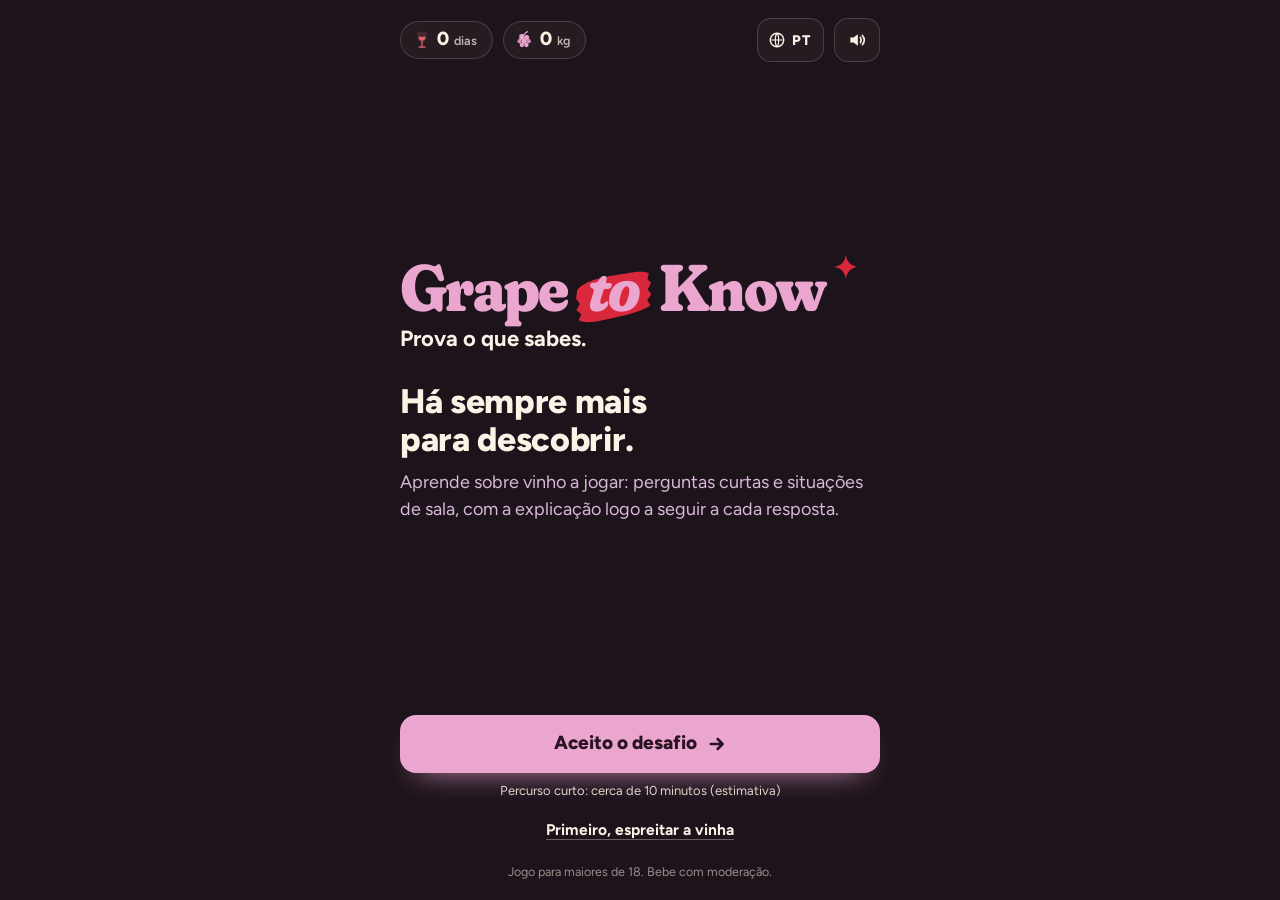
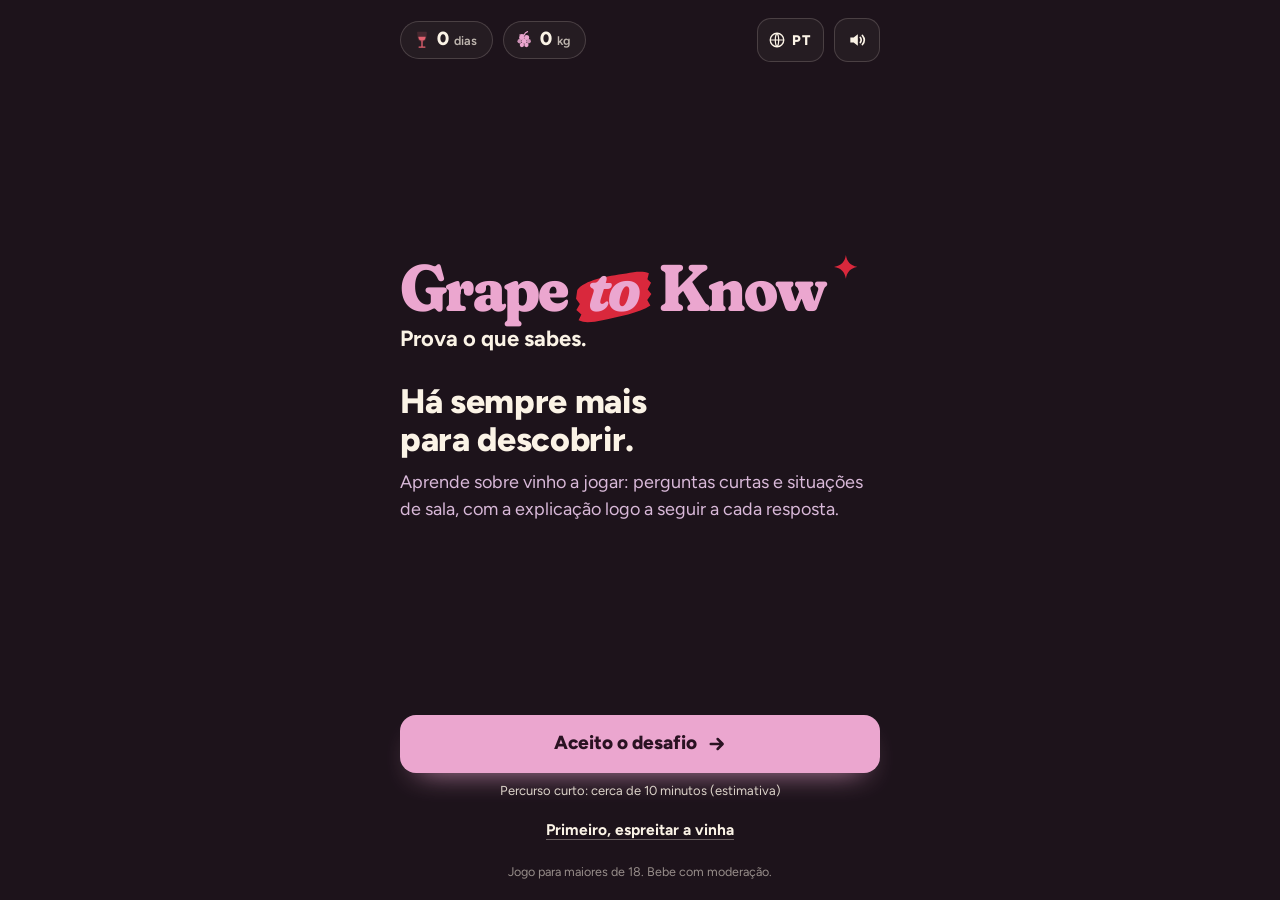
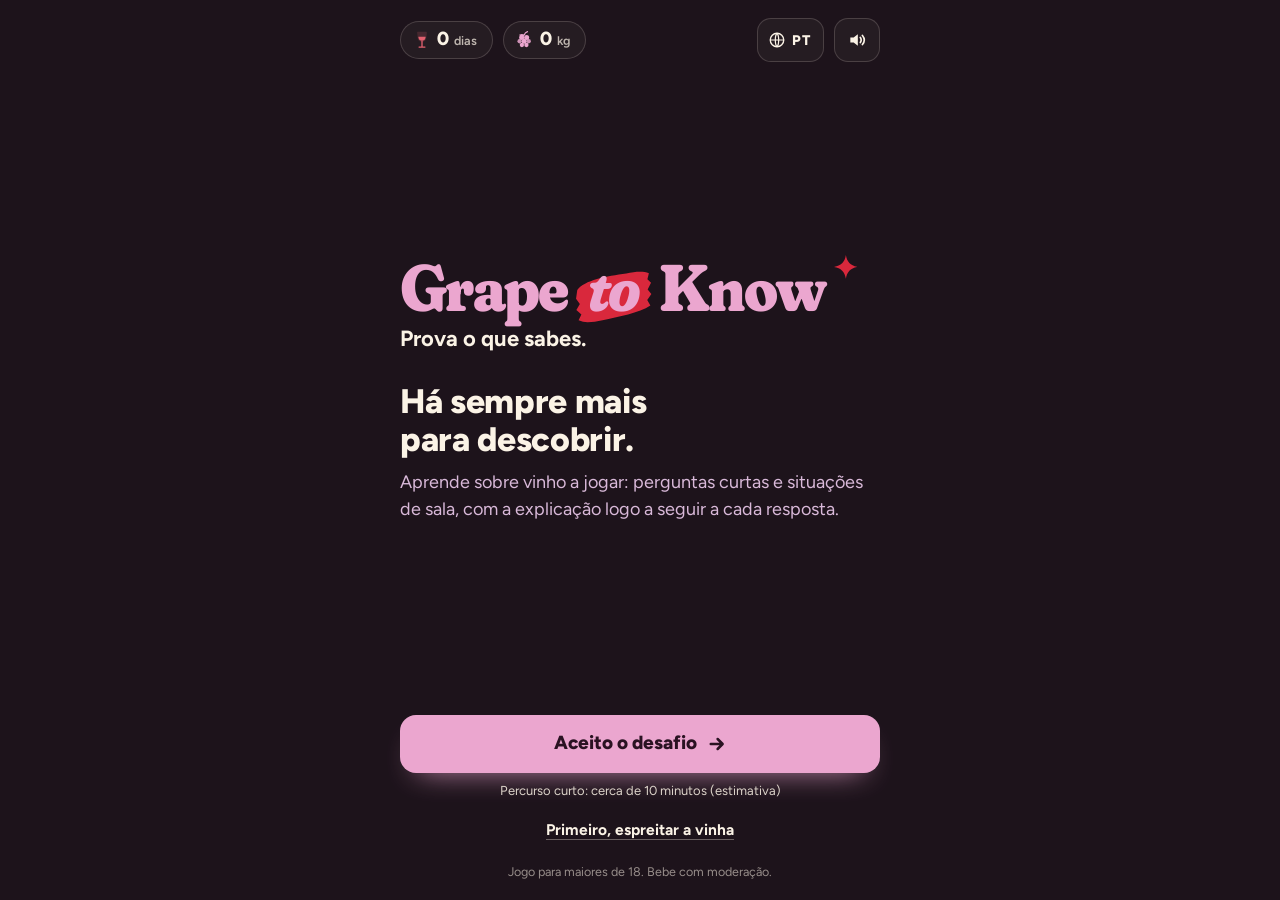
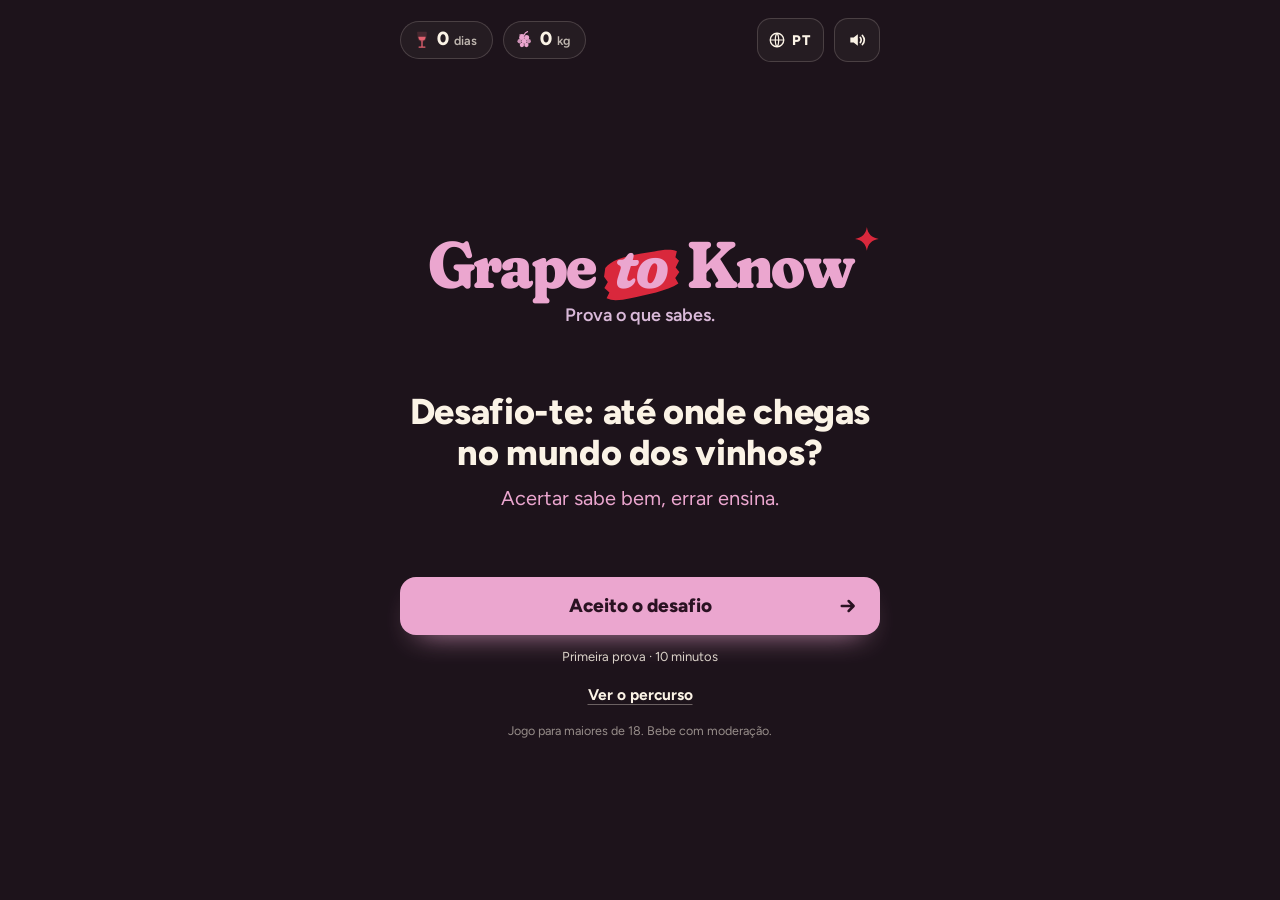
